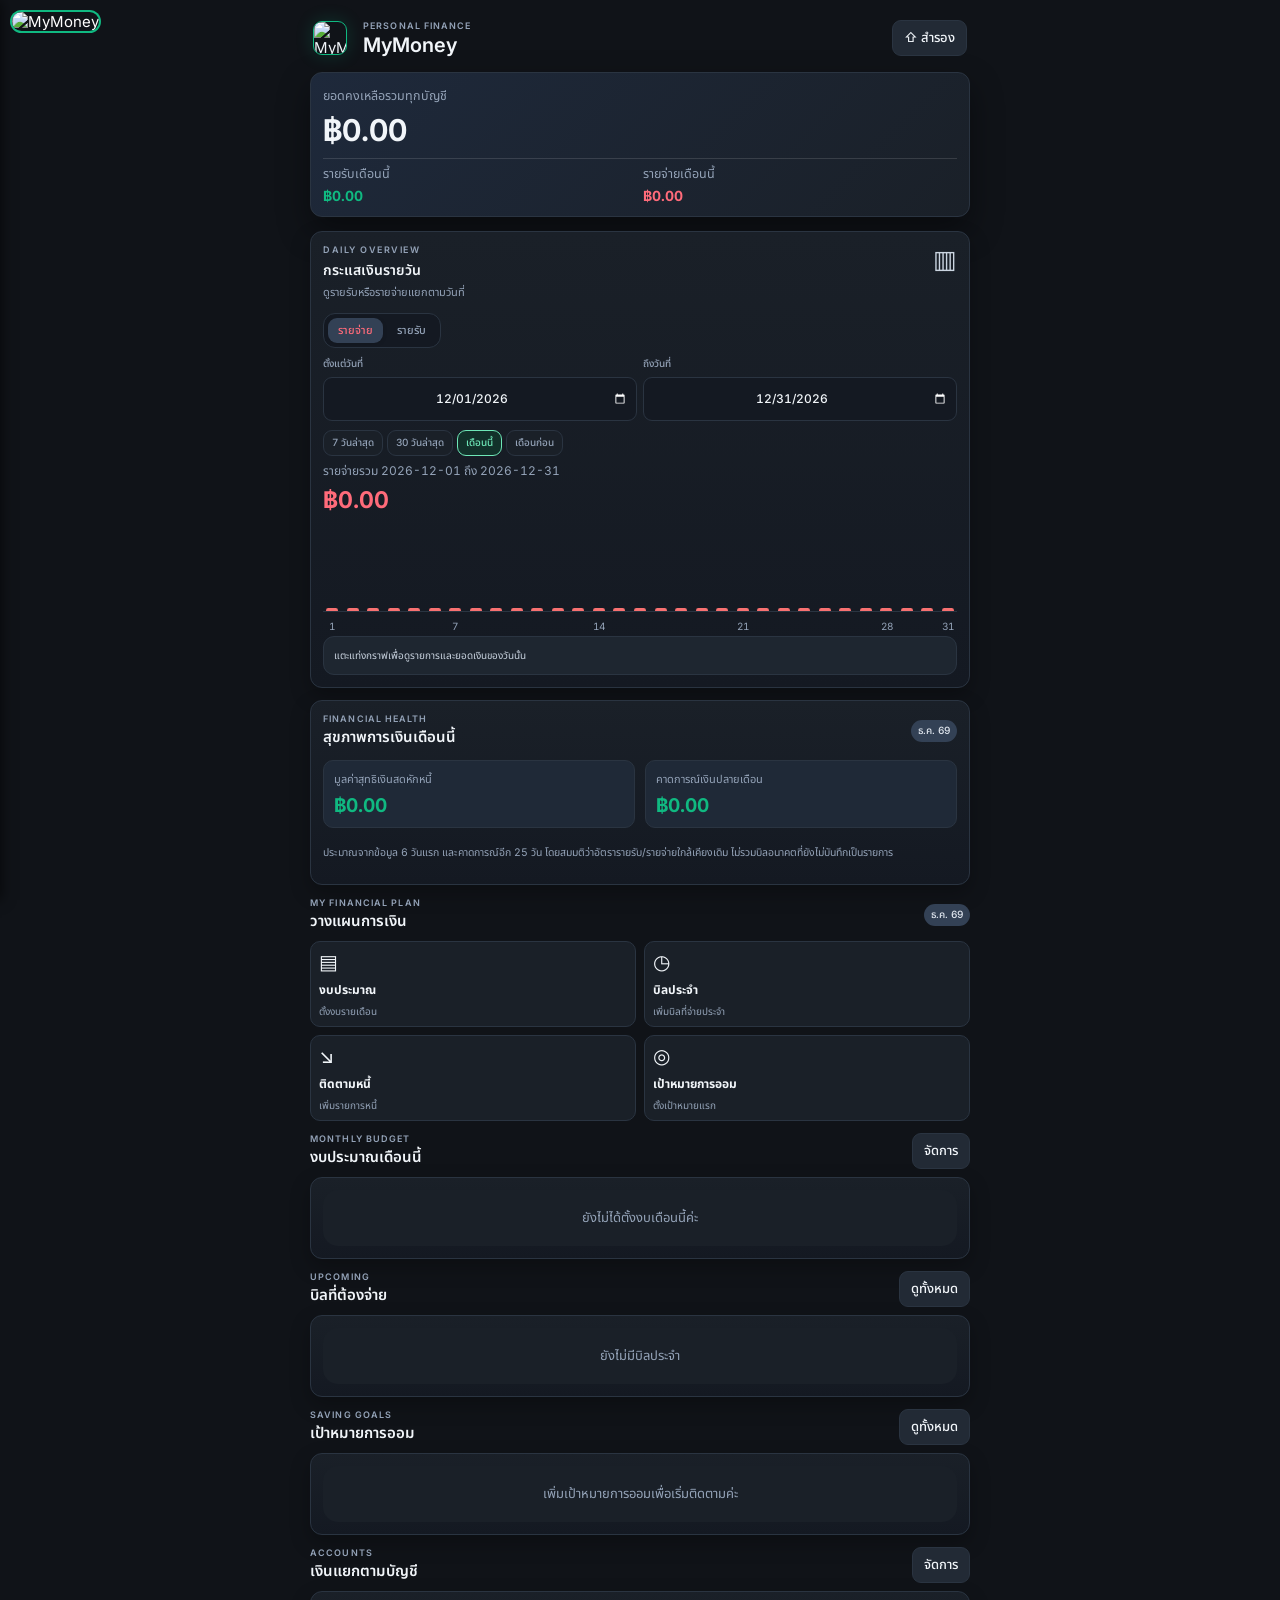
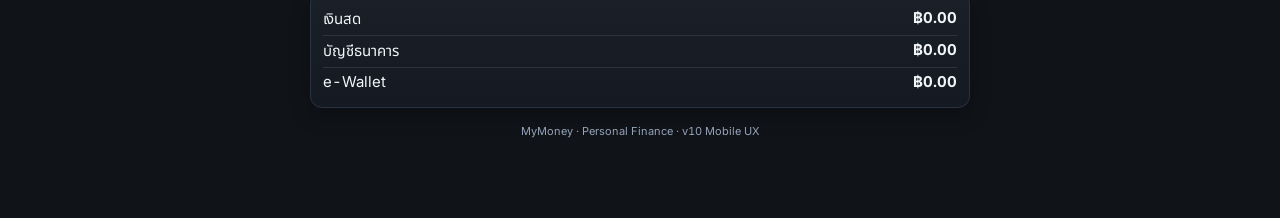
==== index.html @ 6b4aa5f7 "Add files via upload" ====
﻿<!doctype html>
<html lang="th" style="background:#000000">
<head>
<meta charset="utf-8">
<meta name="viewport" content="width=device-width, initial-scale=1, maximum-scale=1, user-scalable=no, viewport-fit=cover">
<meta name="color-scheme" content="dark">
<meta name="theme-color" content="#000000">
<meta name="mobile-web-app-capable" content="yes">
<meta name="apple-mobile-web-app-capable" content="yes">
<meta name="apple-mobile-web-app-status-bar-style" content="black">
<meta name="apple-mobile-web-app-title" content="MyMoney">
<link rel="manifest" href="manifest.json">
<link rel="preconnect" href="https://fonts.googleapis.com">
<link rel="preconnect" href="https://fonts.gstatic.com" crossorigin>
<link href="https://fonts.googleapis.com/css2?family=Inter:wght@400;500;600;700&family=Noto+Sans+Thai:wght@400;500;600;700&display=swap" rel="stylesheet">
<link rel="icon" type="image/png" sizes="32x32" href="mymoney-favicon.png">
<link rel="apple-touch-icon" sizes="180x180" href="mymoney-icon.png">
<link rel="apple-touch-startup-image" href="splash-750x1334.png" media="(device-width: 375px) and (device-height: 667px) and (-webkit-device-pixel-ratio: 2) and (orientation: portrait)">
<link rel="apple-touch-startup-image" href="splash-1242x2208.png" media="(device-width: 414px) and (device-height: 736px) and (-webkit-device-pixel-ratio: 3) and (orientation: portrait)">
<link rel="apple-touch-startup-image" href="splash-1125x2436.png" media="(device-width: 375px) and (device-height: 812px) and (-webkit-device-pixel-ratio: 3) and (orientation: portrait)">
<link rel="apple-touch-startup-image" href="splash-828x1792.png" media="(device-width: 414px) and (device-height: 896px) and (-webkit-device-pixel-ratio: 2) and (orientation: portrait)">
<link rel="apple-touch-startup-image" href="splash-1080x2340.png" media="(device-width: 360px) and (device-height: 780px) and (-webkit-device-pixel-ratio: 3) and (orientation: portrait)">
<link rel="apple-touch-startup-image" href="splash-1170x2532.png" media="(device-width: 390px) and (device-height: 844px) and (-webkit-device-pixel-ratio: 3) and (orientation: portrait)">
<link rel="apple-touch-startup-image" href="splash-1284x2778.png" media="(device-width: 428px) and (device-height: 926px) and (-webkit-device-pixel-ratio: 3) and (orientation: portrait)">
<link rel="apple-touch-startup-image" href="splash-1179x2556.png" media="(device-width: 393px) and (device-height: 852px) and (-webkit-device-pixel-ratio: 3) and (orientation: portrait)">
<link rel="apple-touch-startup-image" href="splash-1290x2796.png" media="(device-width: 430px) and (device-height: 932px) and (-webkit-device-pixel-ratio: 3) and (orientation: portrait)">
<link rel="apple-touch-startup-image" href="splash-2048x2732.png" media="(device-width: 1024px) and (device-height: 1366px) and (-webkit-device-pixel-ratio: 2) and (orientation: portrait)">
<link rel="apple-touch-startup-image" href="splash-1668x2388.png" media="(device-width: 834px) and (device-height: 1194px) and (-webkit-device-pixel-ratio: 2) and (orientation: portrait)">
<link rel="apple-touch-startup-image" href="splash-1536x2048.png" media="(device-width: 768px) and (device-height: 1024px) and (-webkit-device-pixel-ratio: 2) and (orientation: portrait)">
<title>MyMoney</title>
<style>
:root{
  color-scheme:dark;
  --bg:#101318;--surface:#1A2028;--card:#1A2028;--panel:#1A2028;--panel2:#222A35;
  --ink:#F1F5F9;--muted:#94A3B8;--line:#2A3441;--border:#2A3441;
  --emerald:#10B981;--emerald-deep:#059669;--green:#10B981;
  --gold:#10B981;--champagne:#10B981;
  --red:#FF6B7A;--danger:#FF6B7A;
  --field:#141922;--shadow:0 18px 40px #00000066;
  --radius:16px;--radius-sm:12px;
  --g:#10B981;--gd:#2A3441;
}
*{box-sizing:border-box}
html,body{-webkit-text-size-adjust:100%;touch-action:pan-x pan-y}
[hidden]{display:none!important}
html{background:#101318!important;height:100%;overscroll-behavior:none}body{margin:0;background:#101318!important;color:var(--ink);font:15px "Inter","Noto Sans Thai",-apple-system,BlinkMacSystemFont,"Segoe UI",Tahoma,sans-serif;font-variant-numeric:tabular-nums;min-height:100%;overscroll-behavior:none;-webkit-overflow-scrolling:touch}
button,input,select{font:inherit}
button{cursor:pointer}
.app{max-width:680px;margin:auto;padding:14px 12px calc(84px + env(safe-area-inset-bottom));overscroll-behavior:contain}
.top{display:flex;justify-content:space-between;align-items:center;margin:2px 3px 12px}.brand{display:flex;align-items:center;gap:16px;min-width:0}.brand-icon{width:48px;height:48px;border-radius:14px;object-fit:cover;flex-shrink:0;border:1px solid #10B981;box-shadow:0 0 18px #10B98133}.brand-copy{min-width:0}
.eyebrow{font-size:9.5px;letter-spacing:1.2px;color:var(--muted);font-weight:600;margin:0 0 3px}
h1{font-size:21px;margin:0;font-weight:600}h2{font-size:16px;margin:0;font-weight:600}h3{font-size:14px;margin:0;font-weight:600}
.small{font-size:11px;color:var(--muted)}
.btn{border:1px solid transparent;border-radius:10px;padding:8px 12px;font-weight:500;transition:background .15s,border-color .15s}
.primary{background:linear-gradient(135deg,#10B981,#059669);color:#052E24;border-color:#10B981;box-shadow:0 8px 22px #10B98133}
.secondary{background:var(--panel2);border-color:var(--line);color:var(--ink)}
.danger{background:#2A1418;color:#FF6B7A;border-color:#5A2530}
.balance{background:linear-gradient(135deg,#1E293B,#1A2028);color:var(--ink);padding:16px;border:1px solid #2A3441;border-radius:18px;box-shadow:0 14px 32px #00000066}
.balance small{color:#94A3B8}
.big{font-size:clamp(26px,7vw,34px);font-weight:600;margin:6px 0 12px;overflow-wrap:anywhere}
.stats{display:grid;grid-template-columns:1fr 1fr;gap:8px;border-top:1px solid #ffffff20;padding-top:10px}
.stats div{display:grid;gap:4px}.stats strong{font-size:15px}
.inc{color:var(--green)}.exp{color:var(--red)}.balance .inc{color:#10B981}.balance .exp{color:#FF6B7A}
.section{display:flex;align-items:center;justify-content:space-between;gap:8px;margin:16px 3px 8px}
.card{background:linear-gradient(180deg,#1A2028,#141922);border:1px solid #2A3441;border-radius:14px;padding:12px;box-shadow:0 8px 20px #00000044}
.stack{display:grid;gap:8px}
label{display:block;color:#94A3B8;font-size:11px;font-weight:500;margin:3px 0 4px}
input,select{display:block;width:100%;min-width:0;max-width:100%;border:1px solid #2A3441;background:#141922;border-radius:10px;padding:8px 10px;color:#F1F5F9;font-size:14px}
input:focus,select:focus{outline:2px solid #10B981;outline-offset:1px}
input[type="date"],input[type="month"]{display:inline-block;font-variant-numeric:tabular-nums;box-sizing:border-box;min-width:0;max-width:100%;overflow:hidden;-webkit-appearance:none;appearance:none;white-space:nowrap;text-align:center;height:44px;min-height:44px;line-height:44px;padding:0 9px;font-size:13px;vertical-align:middle}
/* iOS Safari (incl. iPhone 16e) renders date/month inputs with collapsed inner
   height so the value sticks to the top of the field. Force the inner value box
   to take the full height and remove WebKit's extra pseudo-element padding.
   Also avoid `display:block` which makes temporal input values top-aligned on iOS. */
input[type="date"],input[type="month"]{min-height:44px;line-height:44px}
input[type="date"]::-webkit-date-and-time-value,input[type="month"]::-webkit-date-and-time-value{min-height:100%;height:100%;line-height:44px;text-align:center;display:flex;align-items:center;justify-content:center}
input[type="date"]::-webkit-datetime-edit,input[type="date"]::-webkit-datetime-edit-fields-wrapper,input[type="date"]::-webkit-datetime-edit-text,input[type="date"]::-webkit-datetime-edit-day-field,input[type="date"]::-webkit-datetime-edit-month-field,input[type="date"]::-webkit-datetime-edit-year-field,input[type="month"]::-webkit-datetime-edit,input[type="month"]::-webkit-datetime-edit-fields-wrapper,input[type="month"]::-webkit-datetime-edit-text,input[type="month"]::-webkit-datetime-edit-month-field,input[type="month"]::-webkit-datetime-edit-year-field{padding:0;margin:0}
input[type="date"]::-webkit-inner-spin-button,input[type="month"]::-webkit-inner-spin-button{height:auto}
.grid{display:grid;grid-template-columns:minmax(0,1fr) minmax(0,1fr);gap:10px}
.grid>div{min-width:0}
.actions{display:grid;grid-template-columns:repeat(3,1fr);gap:8px;margin-bottom:12px}
.actions button{background:var(--panel);border:1px solid var(--line);border-radius:12px;padding:12px 3px;color:#CBD5E1;font-weight:500}
.actions button.active{border-color:#94A3B8;background:#334155;color:#fff}
.amount{font-size:24px;font-weight:600}
.save{width:100%;padding:14px;margin-top:3px}
.page{display:none}.page.active{display:block}
.list{display:grid;gap:9px}
.item{display:flex;gap:10px;align-items:center;background:var(--panel);border:1px solid var(--line);border-radius:15px;padding:12px}
.ico{width:40px;height:40px;border-radius:12px;display:grid;place-items:center;font-size:20px;background:#2F3A46;color:#E2E8F0;flex-shrink:0}
.details{flex:1;min-width:0}.title{font-weight:500;overflow-wrap:anywhere}
.meta{font-size:11px;color:var(--muted);margin-top:4px;overflow-wrap:anywhere;line-height:1.5}
.right{text-align:right;flex-shrink:0;font-weight:600;overflow-wrap:anywhere;max-width:45%}
.rowbuttons{display:flex;gap:7px;justify-content:flex-end;margin-top:5px}
.rowbuttons button{border:0;background:none;color:var(--muted);font-size:11px;padding:3px}
.empty{text-align:center;background:var(--panel);padding:24px;border-radius:15px;color:var(--muted);font-size:13px}
.notice{background:#1E2630;padding:12px;border:1px solid var(--line);border-radius:13px;color:#CBD5E1;font-size:11px;line-height:1.6}
.summaryline{display:flex;justify-content:space-between;gap:12px;padding:11px 0;border-bottom:1px solid var(--line)}
.summaryline:last-child{border-bottom:0}
.progress{height:7px;background:#334155;border-radius:20px;overflow:hidden;margin-top:7px}
.progress span{display:block;height:100%;background:#CBD5E1;border-radius:20px}
.pill{font-size:10px;border-radius:20px;padding:4px 7px;background:#334155;color:#E2E8F0}
.settings-row{display:flex;align-items:center;gap:9px;padding:10px 0;border-bottom:1px solid var(--line)}
.settings-row:last-child{border-bottom:0}
.settings-row .grow{flex:1;min-width:0}
.settings-row input{max-width:125px;text-align:right}
.settings-row button{flex-shrink:0}
.bottom-nav{position:fixed;z-index:20;bottom:0;left:0;right:0;background:#1A2028ee;backdrop-filter:blur(18px);border-top:1px solid #2A3441;padding:8px 5px calc(8px + env(safe-area-inset-bottom));display:grid;grid-template-columns:repeat(5,1fr)}
.nav-btn{border:0;background:transparent;color:#94A3B8;font-size:10px;font-weight:500;display:grid;justify-items:center;gap:4px;padding:5px 0}
.nav-btn .symbol{font-size:21px;line-height:1.1}
.nav-btn.active{color:#10B981}
/* Keep the Record tab plus icon white with a transparent background. */
.nav-btn[data-go="record"] .symbol{color:#FFFFFF;background:transparent;border:0;box-shadow:none}
.message{font-size:12px;color:var(--green);min-height:16px;margin:0}
.slip-card{margin-bottom:12px;padding:0;overflow:hidden}.slip-toggle{width:100%;display:flex;align-items:center;gap:12px;text-align:left;border:0;background:transparent;color:var(--ink);padding:15px;min-width:0}.slip-toggle-icon{width:42px;height:42px;display:grid;place-items:center;flex-shrink:0;border-radius:12px;background:#2F3A46;font-size:21px}.slip-toggle-copy{flex:1;min-width:0}.slip-toggle-copy strong{display:block;font-size:14px}.slip-toggle-copy small{display:block;color:var(--muted);font-size:11px;line-height:1.45;margin-top:4px}.slip-toggle-arrow{color:var(--muted);font-size:18px;transition:transform .18s}.slip-toggle[aria-expanded="true"] .slip-toggle-arrow{transform:rotate(180deg)}.slip-panel{padding:0 15px 15px}.slip-preview{display:block;width:100%;max-height:260px;object-fit:contain;border-radius:12px;background:#141922;border:1px solid var(--line);margin-top:10px}.slip-progress{height:6px;border-radius:20px;background:#334155;overflow:hidden;margin:8px 0}.slip-progress span{display:block;height:100%;width:0;background:#CBD5E1;transition:width .2s}.slip-raw{font-size:12px;line-height:1.5;white-space:pre-wrap;overflow-wrap:anywhere;background:#141922;border:1px solid var(--line);border-radius:10px;padding:10px;max-height:150px;overflow:auto;color:#CBD5E1}
footer{text-align:center;color:#94A3B8;font-size:11px;padding:24px 0 0}

/* Daily chart */
.daily-chart-card{margin-top:22px;overflow:hidden}
.daily-chart-header{display:flex;align-items:flex-start;justify-content:space-between;gap:12px}
.daily-chart-header h2{margin:4px 0}
.daily-chart-eyebrow{font-size:10px;letter-spacing:1.5px;color:var(--muted);font-weight:600}
.daily-chart-subtitle{font-size:12px;color:var(--muted);margin:5px 0 0;line-height:1.5}
.daily-chart-icon{font-size:25px;color:#CBD5E1}
.daily-chart-controls{display:flex;align-items:center;justify-content:space-between;gap:8px;margin-top:18px}
.daily-chart-tabs{display:flex;gap:4px;padding:4px;background:#141922;border:1px solid var(--line);border-radius:12px}
.daily-chart-tab{border:0;border-radius:9px;padding:9px 13px;background:transparent;color:#94A3B8;font-size:13px;font-weight:500;white-space:nowrap}
.daily-chart-tab.active[data-chart-type="Expense"]{background:#334155;color:var(--red);box-shadow:0 1px 4px #00000020}
.daily-chart-tab.active[data-chart-type="Income"]{background:#334155;color:var(--green);box-shadow:0 1px 4px #00000020}
.daily-chart-range{display:grid;grid-template-columns:minmax(0,1fr) minmax(0,1fr);gap:8px;margin-top:12px}
.daily-chart-range label{display:flex;flex-direction:column;gap:5px;font-size:11px;color:var(--muted)}
.daily-chart-range input{width:100%;min-width:0;max-width:100%;box-sizing:border-box;padding:0 8px;font-size:13px;height:44px;min-height:44px;line-height:44px;-webkit-appearance:none;appearance:none;overflow:hidden;white-space:nowrap;text-align:center}
.daily-chart-presets{display:flex;flex-wrap:wrap;gap:6px;margin-top:10px}
.daily-chart-preset{padding:7px 10px;border:1px solid var(--line);border-radius:9px;background:#1A2028;color:var(--muted);font-size:11px;font-weight:500}
.daily-chart-preset.active{border-color:#6EE7B7;color:#6EE7B7;background:#12312A}
#dailyChartMonth{width:145px;max-width:45%;padding:9px 5px;font-size:12px}
.daily-chart-total{display:flex;flex-direction:column;gap:5px;margin-top:22px}
.daily-chart-total span{font-size:12px;color:var(--muted)}
.daily-chart-total strong{font-size:26px;line-height:1.35;overflow-wrap:anywhere;color:var(--red)}
.daily-chart-bars{display:grid;grid-template-columns:repeat(31,minmax(0,1fr));align-items:end;gap:3px;height:145px;margin-top:18px;padding:8px 0 0;border-bottom:1px solid var(--line)}
.daily-chart-bar-wrap{height:100%;display:flex;align-items:end;justify-content:center;min-width:0}
.daily-chart-bar{display:block;width:100%;max-width:12px;min-height:3px;padding:0;border:0;border-radius:4px 4px 1px 1px;transition:height .18s ease;cursor:pointer}
.daily-chart-bar.expense{background:#F87171}
.daily-chart-bar.income{background:#6EE7B7}
.daily-chart-bar.selected{outline:2px solid #F1F5F9;outline-offset:1px}
.daily-chart-axis{display:grid;grid-template-columns:repeat(var(--days-in-month,31),minmax(0,1fr));gap:3px;margin-top:8px;font-size:10px;color:var(--muted)}
.daily-chart-axis span{text-align:center;justify-self:stretch;white-space:nowrap}
.daily-chart-selected{margin-top:15px;padding:12px;border-radius:11px;background:#1E2630;border:1px solid var(--line);color:#CBD5E1;font-size:12px;line-height:1.7}
.daily-chart-selected strong{color:var(--ink)}
.daily-chart-detail-head{display:flex;align-items:flex-start;justify-content:space-between;gap:10px;margin-bottom:8px}
.daily-chart-detail-list{display:flex;flex-direction:column;gap:0;margin-top:7px}
.daily-chart-detail-item{display:flex;align-items:flex-start;justify-content:space-between;gap:12px;padding:9px 0;border-top:1px solid var(--line)}
.daily-chart-detail-name{min-width:0;overflow-wrap:anywhere;color:var(--ink);font-weight:650}
.daily-chart-detail-meta{font-size:11px;color:var(--muted);margin-top:2px;overflow-wrap:anywhere}
.daily-chart-detail-amount{white-space:nowrap;font-weight:500;color:var(--ink)}
.daily-chart-detail-empty{padding:8px 0;color:var(--muted)}
/* Reports analytics */
.report-section-title{margin:24px 3px 12px}
.report-section-title h2{margin:0}
.report-subtitle{font-size:12px;color:var(--muted);line-height:1.55;margin:5px 0 0}
.report-trend{display:grid;gap:14px}
.trend-legend{display:flex;gap:14px;flex-wrap:wrap;font-size:11px;color:var(--muted)}
.legend-dot{display:inline-block;width:8px;height:8px;border-radius:50%;margin-right:5px}
.trend-list{display:grid;gap:14px}
.trend-month{display:grid;grid-template-columns:54px minmax(0,1fr);gap:10px;align-items:center}
.trend-month-label{font-size:11px;color:var(--muted)}
.trend-bars{display:grid;gap:5px;min-width:0}
.trend-bar-line{display:flex;align-items:center;gap:7px;min-width:0}
.trend-bar-track{height:9px;flex:1;min-width:0;background:#2F3A46;border-radius:20px;overflow:hidden}
.trend-bar-fill{height:100%;min-width:0;border-radius:20px}
.trend-bar-fill.income{background:var(--green)}.trend-bar-fill.expense{background:var(--red)}
.trend-value{font-size:10px;color:#E2E8F0;min-width:65px;text-align:right;font-variant-numeric:tabular-nums}
.report-donut-layout{display:grid;grid-template-columns:minmax(120px, .85fr) minmax(0,1.15fr);gap:16px;align-items:center}
.report-donut{width:min(100%,180px);aspect-ratio:1;border-radius:50%;margin:auto;position:relative;background:conic-gradient(#334155 0deg 360deg)}
.report-donut::after{content:"";position:absolute;inset:25%;background:var(--panel);border:1px solid var(--line);border-radius:50%}
.report-donut-center{position:absolute;z-index:1;inset:0;display:flex;flex-direction:column;align-items:center;justify-content:center;text-align:center;pointer-events:none}
.report-donut-center strong{font-size:clamp(12px,3.8vw,18px);overflow-wrap:anywhere;max-width:90%}
.report-donut-center span{font-size:10px;color:var(--muted);margin-top:3px}
.report-legend{display:grid;gap:10px;min-width:0}
.report-legend-row{display:grid;grid-template-columns:9px minmax(0,1fr) auto;align-items:center;gap:7px;font-size:11px}
.report-legend-swatch{width:9px;height:9px;border-radius:3px}
.report-legend-name{overflow-wrap:anywhere;color:#CBD5E1}
.report-legend-value{font-weight:500;font-variant-numeric:tabular-nums;text-align:right}
.report-compare-grid{display:grid;grid-template-columns:1fr 1fr;gap:10px}
.report-compare-item{background:#1F2937;border:1px solid var(--line);border-radius:13px;padding:12px;min-width:0}
.report-compare-item span{display:block;font-size:11px;color:var(--muted);margin-bottom:7px}
.report-compare-item strong{display:block;font-size:17px;overflow-wrap:anywhere}
.report-change{font-size:11px;margin-top:6px;color:var(--muted);line-height:1.5}
.report-change.good{color:var(--green)}.report-change.bad{color:var(--red)}
.report-empty{font-size:12px;color:var(--muted);text-align:center;padding:20px 8px}
@media(max-width:380px){.report-donut-layout{grid-template-columns:1fr}.report-donut{width:145px}.report-legend{gap:8px}.trend-month{grid-template-columns:43px minmax(0,1fr)}.trend-value{min-width:57px;font-size:9px}}
@media(max-width:480px){
  /* On narrow phone screens, stack date and note to prevent iOS Safari overflow */
  .grid#dateNoteGrid{grid-template-columns:minmax(0,1fr);gap:10px}
  #dateNoteGrid>div{width:100%;min-width:0;max-width:100%}
  #dateNoteGrid input{width:100%;min-width:0;max-width:100%;box-sizing:border-box;font-size:16px;padding:0 6px;height:44px;min-height:44px;line-height:44px;-webkit-appearance:none;appearance:none;overflow:hidden;white-space:nowrap;text-align:center}
}
@media(max-width:420px){
  .app{padding-left:10px;padding-right:10px}
  .card{padding:13px}
  .grid{grid-template-columns:minmax(0,1fr) minmax(0,1fr);gap:8px}
  .grid input,.grid select{font-size:13px;padding:10px 7px}
  .nav-btn{font-size:9px}
  .item{gap:7px;padding:10px}.ico{width:34px;height:34px}
  .daily-chart-card{padding:13px}
  .daily-chart-bars{gap:2px;height:125px}
  .daily-chart-axis{gap:2px;font-size:9px}
  .daily-chart-tab{padding:8px 10px}
  .daily-chart-range input{font-size:12px;padding:0 5px}
  .daily-chart-bars{overflow:hidden}
}
@media(max-width:350px){
  .daily-chart-controls{align-items:stretch;flex-direction:column}
  .grid{grid-template-columns:minmax(0,1fr)}
}

/* Planning and goals */
.feature-grid{display:grid;grid-template-columns:repeat(2,minmax(0,1fr));gap:10px;margin-top:12px}
.feature-link{display:flex;flex-direction:column;gap:7px;align-items:flex-start;text-align:left;background:var(--panel);border:1px solid var(--line);border-radius:15px;padding:14px;color:var(--ink);min-width:0}
.feature-link .feature-icon{font-size:22px}.feature-link strong{font-size:13px}.feature-link small{font-size:11px;color:var(--muted);line-height:1.4}
.feature-card{margin-bottom:12px}.feature-form{display:grid;gap:10px}.feature-form .grid{align-items:end}
.feature-item{background:var(--panel);border:1px solid var(--line);border-radius:15px;padding:13px;margin-bottom:9px;min-width:0}
.feature-item-head{display:flex;justify-content:space-between;gap:10px;align-items:flex-start}.feature-item-head>div:first-child{min-width:0;flex:1}.feature-item strong{overflow-wrap:anywhere}.feature-meta{font-size:11px;color:var(--muted);line-height:1.6;margin-top:5px;overflow-wrap:anywhere}
.feature-actions{display:flex;gap:7px;flex-wrap:wrap;margin-top:10px}.feature-actions .btn{padding:8px 10px;font-size:11px}
.feature-progress{height:8px;background:#334155;border-radius:20px;overflow:hidden;margin-top:10px}.feature-progress span{display:block;height:100%;background:var(--green);border-radius:20px}
.feature-progress.over span{background:var(--red)}
.feature-stats{display:grid;grid-template-columns:repeat(2,minmax(0,1fr));gap:10px}.feature-stat{background:#1F2937;border:1px solid var(--line);border-radius:13px;padding:12px;min-width:0}.feature-stat span{display:block;color:var(--muted);font-size:11px}.feature-stat strong{display:block;margin-top:6px;font-size:17px;overflow-wrap:anywhere}
.status-paid{color:var(--green)}.status-due{color:#FBBF24}
.forecast-card{margin-top:12px}.forecast-card .feature-stat strong{font-size:clamp(14px,4vw,19px)}
.warning-note{border:1px solid #6b5430;background:#2c261b;color:#f5d58d;border-radius:12px;padding:11px;font-size:12px;line-height:1.6}
@media(max-width:680px){input,select,textarea{font-size:16px}}
@media(max-width:360px){.feature-grid{gap:7px}.feature-link{padding:11px}.feature-item{padding:11px}.feature-stats{gap:7px}}




/* Collapsible settings sections */
.settings-collapse-card{padding:0;overflow:hidden;margin-bottom:12px}
.settings-collapse-toggle{width:100%;display:flex;align-items:center;gap:11px;text-align:left;border:0;background:transparent;color:var(--ink);padding:14px;min-width:0}
.settings-collapse-symbol{width:40px;height:40px;display:grid;place-items:center;flex-shrink:0;border-radius:12px;background:#2F3A46;font-size:21px;color:#E2E8F0}
.settings-collapse-copy{flex:1;min-width:0}
.settings-collapse-copy strong{display:block;font-size:14px}
.settings-collapse-copy small{display:block;color:var(--muted);font-size:11px;line-height:1.45;margin-top:4px}
.settings-collapse-arrow{color:var(--muted);font-size:19px;transition:transform .18s}
.settings-collapse-toggle[aria-expanded="true"] .settings-collapse-arrow{transform:rotate(180deg)}
.settings-collapse-panel{padding:0 14px 14px}

/* Collapsible history filters and transaction display limit */
.history-filter-card{padding:0;overflow:hidden}
.history-filter-toggle{width:100%;display:flex;align-items:center;gap:11px;text-align:left;border:0;background:transparent;color:var(--ink);padding:14px;min-width:0}
.history-filter-symbol{width:40px;height:40px;display:grid;place-items:center;flex-shrink:0;border-radius:12px;background:#2F3A46;font-size:21px;color:#E2E8F0}
.history-filter-copy{flex:1;min-width:0}
.history-filter-copy strong{display:block;font-size:14px}
.history-filter-copy small{display:block;color:var(--muted);font-size:11px;line-height:1.45;margin-top:4px}
.history-filter-arrow{color:var(--muted);font-size:19px;transition:transform .18s}
.history-filter-toggle[aria-expanded="true"] .history-filter-arrow{transform:rotate(180deg)}
.history-filter-panel{padding:0 14px 14px}
.history-list-heading{align-items:center;flex-wrap:wrap}
.history-list-heading h3{flex:1;min-width:0;line-height:1.5}
.history-limit-control{display:flex;align-items:center;gap:7px;flex-shrink:0}
.history-limit-control label{margin:0;white-space:nowrap}
.history-limit-control select{width:auto;max-width:145px;padding:8px 9px;font-size:12px}

/* ===== History filter fields: exact matching control dimensions ===== */
#page-history .grid {
  display: grid;
  grid-template-columns: minmax(0, 1fr) minmax(0, 1fr);
  gap: 10px;
  align-items: end;
  min-width: 0;
}
#page-history .grid > div {
  min-width: 0;
  width: 100%;
}
/* Make the Type selector and all date/month fields use the same box model. */
#page-history #filter,
#page-history #historyMonth,
#page-history #historyFrom,
#page-history #historyTo {
  text-align: center;
  display: inline-block;
  box-sizing: border-box;
  width: 100%;
  min-width: 0;
  max-width: 100%;
  height: 44px;
  min-height: 44px;
  margin: 0;
  padding: 0 9px;
  font-family: inherit;
  font-size: 14px;
  line-height: 44px;
  border: 1px solid #334155;
  border-radius: 12px;
  vertical-align: middle;
  font-variant-numeric: tabular-nums;
}
/* Prevent iOS native date/month controls from forcing a wider field. */
#page-history input[type="date"],
#page-history input[type="month"],
#page-record #date,
#page-reports #reportMonth {
  -webkit-appearance: none;
  appearance: none;
  overflow: hidden;
  white-space: nowrap;
}
#page-history .grid label {
  display: block;
  margin: 4px 0 6px;
  line-height: 1.4;
}
/* Keep the other pages responsive without squeezing their fields. */
#page-record #date,
#page-reports #reportMonth {
  box-sizing: border-box;
  width: 100%;
  min-width: 0;
  max-width: 100%;
  height: 44px;
  min-height: 44px;
  margin: 0;
  padding: 0 9px;
  font-size: 14px;
  line-height: 44px;
  border: 1px solid #334155;
  border-radius: 12px;
  vertical-align: middle;
}
@media (max-width: 420px) {
  #page-history .grid { gap: 8px; }
  #page-history #filter,
  #page-history #historyMonth,
  #page-history #historyFrom,
  #page-history #historyTo { padding-left: 7px; padding-right: 7px; font-size: 13px; }
}

/* MyMoney Splash Screen */
#mymoney-splash {
  position: fixed;
  inset: 0;
  z-index: 99999;
  display: flex;
  flex-direction: column;
  align-items: center;
  justify-content: center;
  gap: 18px;
  background: #000000;
  opacity: 1;
  visibility: visible;
  pointer-events: auto;
  /* No transition/animation to avoid any flash or flicker. */
}

#mymoney-splash.hide {
  display: none !important;
}

#mymoney-splash .splash-mark {
  position: relative;
  width: 112px;
  height: 112px;
  display: grid;
  place-items: center;
  isolation: isolate;
}

#mymoney-splash .splash-logo {
  display: block;
  width: 112px;
  height: 112px;
  object-fit: contain;
  border-radius: 25px;
  /* Keep the base logo still; only the small orbit highlight moves. */
  animation: none;
}

@media (prefers-reduced-motion: reduce) {
  #mymoney-splash .splash-name { animation: none; }
}

#mymoney-splash .splash-name {
  color: #f4fff9;
  background: linear-gradient(100deg, #ffffff 0%, #c7ffe4 28%, #68e0ad 58%, #d7fff0 78%, #ffffff 100%);
  -webkit-background-clip: text;
  background-clip: text;
  -webkit-text-fill-color: transparent;
  font-size: 30px;
  font-weight: 800;
  letter-spacing: 0.7px;
  margin: 0;
  line-height: 1.2;
  text-shadow: 0 0 26px rgba(87, 224, 165, 0.12);
  filter: drop-shadow(0 2px 12px rgba(77, 220, 157, 0.14));
  background-size: 220% 100%;
}

@keyframes mymoney-text-glide {
  0%, 100% { background-position: 0% 50%; }
  50% { background-position: 100% 50%; }
}

#mymoney-splash .splash-caption {
  color: #b8c9c0;
  font-size: 13px;
  font-weight: 500;
  letter-spacing: 0.25px;
  margin: 0;
  text-shadow: 0 0 14px rgba(107, 226, 172, 0.12);
}

#mymoney-splash #splashEnter {
  color: #07140e;
  font-weight: 750;
  letter-spacing: 0.2px;
  border: 1px solid rgba(191, 255, 224, 0.52);
  background: linear-gradient(115deg, #c6ffe2 0%, #63dba5 45%, #a2f5ce 100%);
  box-shadow: 0 8px 28px rgba(75, 220, 156, 0.22), inset 0 1px 0 rgba(255,255,255,.55);
  transition: filter .18s ease, box-shadow .18s ease;
}

#mymoney-splash #splashEnter:active {
  filter: brightness(.94);
  box-shadow: 0 4px 16px rgba(75, 220, 156, 0.18), inset 0 1px 0 rgba(255,255,255,.4);
}

/* Splash / loading screen */
#splashScreen{position:fixed;inset:0;z-index:9999;display:grid;place-items:center;background:radial-gradient(1200px 800px at 50% -10%,#1f2630 0%,transparent 60%),radial-gradient(900px 700px at 100% 100%,#1a1f26 0%,transparent 55%),#000000;color:var(--ink);overflow:hidden;transition:opacity .6s ease,visibility .6s ease,transform .6s ease}
#splashScreen.splash-hide{opacity:0;visibility:hidden;pointer-events:none;transform:scale(1.03)}
.splash-inner{display:grid;place-items:center;gap:18px;text-align:center;padding:24px;max-width:420px;width:100%}
.splash-logo-wrap{position:relative;width:112px;height:112px;display:grid;place-items:center}
.splash-glow{position:absolute;inset:-28px;border-radius:50%;background:radial-gradient(circle,rgba(185,194,203,.22) 0%,transparent 65%);filter:blur(10px);animation:splashPulse 2.2s ease-in-out infinite}
.splash-ring{position:absolute;inset:-16px;border-radius:50%;border:2px solid rgba(185,194,203,.16);border-top-color:rgba(185,194,203,.9);animation:splashSpin 1.5s linear infinite}
.splash-logo{width:90px;height:90px;border-radius:24px;object-fit:cover;box-shadow:0 20px 46px rgba(0,0,0,.6),inset 0 0 0 1px rgba(255,255,255,.08);animation:splashFloat 2.6s ease-in-out infinite}
.splash-title{font-size:30px;font-weight:600;letter-spacing:.6px;margin:0;background:linear-gradient(180deg,#ffffff 0%,#b9c2cb 100%);-webkit-background-clip:text;background-clip:text;color:transparent}
.splash-subtitle{font-size:13px;color:var(--muted);margin:0;letter-spacing:.4px}
.splash-bar{width:190px;height:4px;border-radius:999px;background:rgba(255,255,255,.08);overflow:hidden;margin-top:6px;position:relative}
.splash-bar span{position:absolute;inset:0 100% 0 0;background:linear-gradient(90deg,transparent,#d7dde3 50%,transparent);animation:splashShimmer 1.6s ease-in-out infinite}
.splash-dots{display:flex;gap:7px;margin-top:2px}
.splash-dots i{width:6px;height:6px;border-radius:50%;background:rgba(185,194,203,.35);animation:splashBlink 1.2s ease-in-out infinite}
.splash-dots i:nth-child(2){animation-delay:.18s}
.splash-dots i:nth-child(3){animation-delay:.36s}
@keyframes splashSpin{to{transform:rotate(360deg)}}
@keyframes splashPulse{0%,100%{opacity:.5;transform:scale(.95)}50%{opacity:1;transform:scale(1.07)}}
@keyframes splashFloat{0%,100%{transform:translateY(0)}50%{transform:translateY(-7px)}}
@keyframes splashShimmer{0%{transform:translateX(-100%)}100%{transform:translateX(200%)}}
@keyframes splashBlink{0%,80%,100%{opacity:.28;transform:scale(.75)}40%{opacity:1;transform:scale(1.2)}}
@media (prefers-reduced-motion:reduce){#splashScreen .splash-ring,#splashScreen .splash-glow,#splashScreen .splash-logo,#splashScreen .splash-bar span,#splashScreen .splash-dots i{animation:none}}
/* Compact record page: fits a phone viewport without scrolling by default */
/* Keep the slip OCR panel/status able to grow; allow vertical scrolling only after reading a slip */
#page-record,#page-record .section,#page-record .stack,#page-record .slip-card,#page-record .slip-panel{min-height:0;overflow:visible;}
#page-record .slip-panel{max-height:none;}
/* Default: lock vertical scrolling on the compact Record page */
html.record-page{overflow-y:hidden!important;overflow-x:hidden!important;height:100%!important;min-height:100%;}
body.record-page{overflow-y:hidden!important;overflow-x:hidden!important;height:100%!important;min-height:100%;-webkit-overflow-scrolling:touch;}
body.record-page .app{min-height:100dvh;height:100%!important;overflow:hidden!important;}
/* After reading a slip (or opening the slip reader): re-enable vertical scrolling */
html.record-page.slip-read,body.record-page.slip-read{overflow-y:auto!important;height:auto!important;min-height:100%;}
body.record-page.slip-read .app{height:auto!important;overflow:visible!important;}
html.record-page{overflow-y:hidden!important;overflow-x:hidden!important;height:100%!important;min-height:100%;}
body.record-page{overflow-y:hidden!important;overflow-x:hidden!important;height:100%!important;min-height:100%;-webkit-overflow-scrolling:touch;}
body.record-page .app{min-height:100dvh;height:100%!important;overflow:hidden!important;}
/* After reading a slip (or opening the slip reader): re-enable vertical scrolling */
html.record-page.slip-read,body.record-page.slip-read{overflow-y:auto!important;height:auto!important;min-height:100%;}
body.record-page.slip-read .app{height:auto!important;overflow:visible!important;}
body.record-page .app{padding-top:12px;padding-bottom:60px}
#page-record .section{margin:4px 3px 3px}
#page-record .section h2{font-size:16px}
#page-record .eyebrow{margin:0 0 2px}
#page-record .slip-card{margin-bottom:6px}
#page-record .slip-toggle{padding:8px 10px;gap:8px}
#page-record .slip-toggle-icon{width:32px;height:32px;font-size:17px;border-radius:10px}
#page-record .slip-toggle-copy strong{font-size:13px}
#page-record .slip-toggle-copy small{font-size:10px;margin-top:2px;line-height:1.25}
#page-record .slip-toggle-arrow{font-size:16px}
#page-record .actions{margin:4px 0;gap:6px}
#page-record .actions button{padding:8px 10px;font-size:13px;border-radius:10px}
#page-record .card{padding:10px;border-radius:16px}
#page-record .stack{gap:6px}
#page-record label{margin:2px 0 3px;font-size:11px}
#page-record input,#page-record select{padding:8px 10px}
#page-record .amount{font-size:20px}
#page-record .grid{gap:6px}
#page-record .save{padding:10px;margin-top:2px;font-size:14px}
#page-record .message{min-height:12px;font-size:11px;margin-top:2px}
#page-record #dateNoteGrid{gap:6px}
@media(max-width:480px){
  #page-record #dateNoteGrid{gap:6px}
}


/* ===== MyMoney Compact Plus: tighter spacing, clearer hierarchy ===== */
.app{padding:14px 12px calc(88px + env(safe-area-inset-bottom))}
.top{margin:2px 2px 14px}
.brand{gap:16px}
.brand-icon{width:42px;height:42px;border-radius:12px}
h1{font-size:23px}
.section{margin:18px 2px 9px;gap:8px}
.card{padding:14px;border-radius:16px}
.balance{padding:18px;border-radius:20px}
.big{font-size:clamp(27px,7.5vw,38px);margin:6px 0 14px}
.stats{gap:9px;padding-top:12px}
.stats div{gap:5px}
.stack{gap:8px}
.feature-grid{gap:8px;margin-top:8px}
.feature-link{gap:5px;padding:12px;border-radius:13px}
.feature-link .feature-icon{font-size:20px}
.feature-item{padding:11px;margin-bottom:8px;border-radius:13px}
.feature-stats{gap:8px}
.feature-stat{padding:10px;border-radius:11px}
.daily-chart-card{margin-top:14px}
.daily-chart-controls{margin-top:12px}
.daily-chart-range{margin-top:9px}
.daily-chart-presets{margin-top:8px}
.daily-chart-total{margin-top:15px}
.daily-chart-total strong{font-size:23px}
.daily-chart-bars{height:118px;margin-top:12px}
.daily-chart-selected{margin-top:10px;padding:10px}
.report-section-title{margin:18px 2px 9px}
.report-trend{gap:10px}
.trend-list{gap:10px}
.trend-month{grid-template-columns:48px minmax(0,1fr);gap:8px}
.report-donut-layout{gap:12px}
.report-compare-grid{gap:8px}
.report-compare-item{padding:10px;border-radius:11px}
.list{gap:7px}
.item{padding:10px;border-radius:13px}
.ico{width:36px;height:36px;border-radius:10px;font-size:18px}
.empty{padding:18px}
.history-filter-toggle,.settings-collapse-toggle{padding:11px;gap:9px}
.history-filter-symbol,.settings-collapse-symbol{width:34px;height:34px;border-radius:10px;font-size:18px}
.history-filter-panel,.settings-collapse-panel{padding:0 11px 11px}
.slip-toggle{padding:11px}
.settings-row{padding:8px 0;gap:7px}
.bottom-nav{padding-top:6px;padding-bottom:calc(6px + env(safe-area-inset-bottom))}
.nav-btn{gap:3px;padding:4px 0}
.nav-btn .symbol{font-size:19px}
.btn{padding:9px 12px;border-radius:10px}
input,select{border-radius:10px}
footer{padding-top:16px}
@media(max-width:480px){
  .app{padding:10px 10px calc(82px + env(safe-area-inset-bottom))}
  .top{margin:0 2px 11px}
  .brand-icon{width:38px;height:38px}
  h1{font-size:21px}
  .balance{padding:16px;border-radius:18px}
  .big{font-size:clamp(26px,7.2vw,34px);margin:5px 0 12px}
  .card{padding:12px;border-radius:14px}
  .section{margin:15px 2px 8px}
  .daily-chart-card{padding:12px}
  .daily-chart-bars{height:105px}
  .feature-link{padding:10px}
  .feature-stat strong{font-size:15px}
  .report-section-title{margin:16px 2px 8px}
  .report-donut{width:min(100%,150px)}
  .item{padding:9px}
  .bottom-nav{padding-left:3px;padding-right:3px}
}
@media(max-width:350px){
  .app{padding-left:8px;padding-right:8px}
  .card{padding:10px}
  .balance{padding:13px}
  .section{gap:6px}
  .btn{padding:8px 9px;font-size:12px}
  .nav-btn .symbol{font-size:18px}
}
/* Keep the transaction form compact and usable; don't disable scrolling on other pages. */
@media(min-width:481px){
  #page-record .card{padding:13px}
}


/* ===== Compact Premium overrides ===== */
.app{padding:12px 10px calc(80px + env(safe-area-inset-bottom))}
h1{font-size:20px;font-weight:600;margin:0}
h2{font-size:15px;font-weight:600;margin:0}
h3{font-size:13px;font-weight:600;margin:0}
.small{font-size:10.5px}
.eyebrow{font-size:9px;letter-spacing:1.1px;font-weight:600;margin:0 0 2px}
.btn{padding:7px 11px;font-weight:500;border-radius:9px;font-size:13px}
.balance{padding:14px;border-radius:16px}
.big{font-size:clamp(24px,6.5vw,32px);font-weight:600;margin:5px 0 10px}
.stats{gap:7px;padding-top:8px}
.stats div{gap:3px}
.stats strong{font-size:14px}
.section{gap:7px;margin:14px 3px 6px}
.card{padding:11px;border-radius:13px}
.stack{gap:7px}
label{font-size:10.5px;font-weight:500;margin:2px 0 3px}
input,select{padding:7px 9px;border-radius:9px;font-size:13px}
.top{margin:2px 3px 10px}
.brand-icon{width:34px;height:34px;border-radius:9px}
.bottom-nav{padding:5px 3px calc(5px + env(safe-area-inset-bottom))}
.nav-btn{font-size:9px;font-weight:500;gap:2px;padding:3px 0}
.slip-toggle{padding:8px;gap:8px}
.slip-toggle-icon{width:30px;height:30px;border-radius:8px;font-size:15px}
.settings-collapse-toggle{padding:8px;gap:8px}
.settings-collapse-symbol{width:28px;height:28px;border-radius:8px;font-size:14px}
.history-filter-toggle{padding:8px;gap:8px}
.history-filter-symbol{width:28px;height:28px;border-radius:8px;font-size:14px}
.item{padding:8px;gap:7px;border-radius:10px}
.ico{width:34px;height:34px;border-radius:9px;font-size:18px}
.feature-item{padding:8px;border-radius:10px;margin-bottom:7px}
.feature-link{padding:8px;gap:5px;border-radius:10px}
.feature-icon{width:26px;height:26px;border-radius:7px;font-size:14px}
.feature-link strong{font-size:12px}
.feature-link small{font-size:10px}
.feature-stat{padding:6px 8px;border-radius:8px}
.feature-progress{height:5px;margin-top:7px}
.trend-bar-track{height:6px}
.report-donut{width:min(100%,130px)}
.settings-row{padding:6px 0;gap:7px}
.pill{padding:3px 7px;font-size:10px;font-weight:500}
.feature-meta{font-size:10.5px}
.summaryline{padding:4px 0}
.message{font-size:11px}

/* Save button color by type */
.btn.save.save-expense{background:linear-gradient(135deg,#FF6B7A,#C93A4A);color:#FFF;border-color:#FF6B7A;box-shadow:0 8px 22px #FF6B7A33}
.btn.save.save-transfer{background:linear-gradient(135deg,#10B981,#A8893F);color:#1A1608;border-color:#10B981;box-shadow:0 8px 22px #10B98133}
.btn.save.save-income{background:linear-gradient(135deg,#10B981,#059669);color:#052E24;border-color:#10B981;box-shadow:0 8px 22px #10B98133}

/* Prevent scroll bounce/overscroll on iOS and desktop */
html,body{overscroll-behavior:none}
.app{overscroll-behavior:contain}
.slip-raw{overscroll-behavior:contain}

/* ===== Dashboard above-the-fold compact ===== */
.daily-chart-card{padding:10px}
.daily-chart-bars{height:90px;gap:2px;margin-top:6px}
.daily-chart-header h2{font-size:14px;margin-top:3px}
.daily-chart-subtitle{font-size:10px}
.daily-chart-eyebrow{font-size:9px}
.daily-chart-presets{gap:4px;margin-top:6px}
.daily-chart-preset{padding:4px 8px;font-size:10px}
.daily-chart-range{gap:6px;margin-top:6px}
.daily-chart-range label{font-size:10px}
.daily-chart-range input{height:34px;font-size:12px}
.daily-chart-tabs{gap:4px}
.daily-chart-tab{padding:4px 10px;font-size:11px}
.daily-chart-total{margin-top:6px;font-size:11px}
.daily-chart-selected{font-size:10px;margin-top:4px}
.forecast-card{padding:10px}
.feature-stats{gap:6px}
.feature-stat{padding:5px 7px}
.balance{padding:12px}
.big{margin:4px 0 8px}
.stats{padding-top:6px;gap:6px}

/* ===== Interactive UI: Toast + Popup + BottomSheet ===== */
.toast-container{position:fixed;left:50%;transform:translateX(-50%);bottom:calc(80px + env(safe-area-inset-bottom));z-index:40;display:grid;gap:8px;pointer-events:none;max-width:92vw;width:360px}
.toast{pointer-events:auto;display:flex;align-items:center;gap:10px;padding:10px 14px;border-radius:12px;background:linear-gradient(180deg,#222A35,#1A2028);border:1px solid #2A3441;color:#F1F5F9;font-size:12px;font-weight:500;box-shadow:0 12px 30px #00000066;opacity:0;transform:translateY(12px);transition:opacity .2s,transform .2s}
.toast.show{opacity:1;transform:translateY(0)}
.toast.success{border-color:#10B981}
.toast.error{border-color:#FF6B7A}
.toast.info{border-color:#10B981}
.toast.warning{border-color:#10B981}
.popup-backdrop{position:fixed;inset:0;z-index:70;background:#00000088;backdrop-filter:blur(6px);display:none;align-items:center;justify-content:center;padding:20px}
.popup-backdrop.show{display:flex}
.popup{width:100%;max-width:360px;background:linear-gradient(180deg,#1A2028,#1A2028);border:1px solid #2A3441;border-radius:18px;padding:20px;box-shadow:0 24px 60px #00000088;transform:scale(.96);opacity:0;transition:transform .18s,opacity .18s}
.popup-backdrop.show .popup{transform:scale(1);opacity:1}
.popup-icon{width:44px;height:44px;border-radius:12px;display:grid;place-items:center;font-size:22px;margin-bottom:10px}
.popup-icon.success{background:#10B98122;color:#10B981}
.popup-icon.error{background:#FF6B7A22;color:#FF6B7A}
.popup-icon.warning{background:#10B98122;color:#10B981}
.popup-icon.info{background:#10B98122;color:#10B981}
.popup-title{font-size:16px;font-weight:600;margin:0 0 6px}
.popup-message{font-size:13px;color:#94A3B8;margin:0 0 16px;line-height:1.5}
.popup-actions{display:flex;gap:8px;justify-content:flex-end}
.popup-actions .btn{flex:1}
.bottom-sheet-backdrop{position:fixed;inset:0;z-index:60;background:#00000088;backdrop-filter:blur(6px);display:none}
.bottom-sheet-backdrop.show{display:block}
.bottom-sheet{position:fixed;left:0;right:0;bottom:0;z-index:61;background:linear-gradient(180deg,#1A2028,#1A2028);border-top:1px solid #2A3441;border-radius:20px 20px 0 0;padding:0 0 calc(16px + env(safe-area-inset-bottom));max-height:85vh;display:flex;flex-direction:column;transform:translateY(100%);transition:transform .22s ease;box-shadow:0 -16px 40px #00000066}
.bottom-sheet.show{transform:translateY(0)}
.bottom-sheet-handle{width:40px;height:4px;border-radius:999px;background:#334155;margin:10px auto 6px}
.bottom-sheet-header{display:flex;align-items:center;justify-content:space-between;padding:4px 16px 10px}
.bottom-sheet-title{font-size:15px;font-weight:600;margin:0}
.bottom-sheet-body{padding:0 16px;overflow-y:auto;flex:1;-webkit-overflow-scrolling:touch}
.bottom-sheet-footer{padding:12px 16px 0;display:flex;gap:8px}
@media(min-width:768px){
  .bottom-sheet{left:50%;right:auto;bottom:auto;top:50%;transform:translate(-50%,-50%) scale(.96);border-radius:18px;max-width:480px;width:92vw;opacity:0;transition:transform .18s,opacity .18s}
  .bottom-sheet.show{transform:translate(-50%,-50%) scale(1);opacity:1}
}

.dropdown{position:relative;display:inline-block}
.dropdown-trigger{display:flex;align-items:center;justify-content:space-between;gap:8px;padding:8px 12px;border:1px solid #2A3441;border-radius:10px;background:#141922;color:#F1F5F9;font-size:13px;font-weight:500;cursor:pointer;min-width:0}
.dropdown-trigger .chev{font-size:10px;color:#94A3B8;transition:transform .15s}
.dropdown.open .dropdown-trigger .chev{transform:rotate(180deg)}
.dropdown-panel{position:absolute;top:calc(100% + 4px);left:0;right:0;z-index:50;background:linear-gradient(180deg,#1A2028,#1A2028);border:1px solid #2A3441;border-radius:12px;padding:4px;max-height:240px;overflow-y:auto;box-shadow:0 16px 40px #00000066;display:none;-webkit-overflow-scrolling:touch}
.dropdown.open .dropdown-panel{display:block;animation:dropFade .12s ease}
@keyframes dropFade{from{opacity:0;transform:translateY(-4px)}to{opacity:1;transform:translateY(0)}}
.dropdown-item{display:flex;align-items:center;justify-content:space-between;gap:8px;padding:9px 10px;border-radius:8px;font-size:13px;font-weight:400;color:#F1F5F9;cursor:pointer}
.dropdown-item:hover{background:#222A35}
.dropdown-item.active{color:#10B981;font-weight:500}
.dropdown-item .check{color:#10B981;font-size:12px;opacity:0}
.dropdown-item.active .check{opacity:1}
.dropdown-search{padding:6px}
.dropdown-search input{padding:7px 9px;font-size:12px}
.btn{transition:transform .12s,background .15s,border-color .15s}
.btn:active{transform:scale(.97)}
.card,.feature-item,.item,.feature-link{transition:transform .15s,box-shadow .15s}
@media(hover:hover){.card:hover,.feature-item:hover,.item:hover,.feature-link:hover{transform:translateY(-1px)}}
.skeleton{background:linear-gradient(90deg,#222A35 0%,#2a332d 50%,#222A35 100%);background-size:200% 100%;animation:skeletonShimmer 1.2s infinite linear;border-radius:8px}
@keyframes skeletonShimmer{0%{background-position:200% 0}100%{background-position:-200% 0}}
@media(prefers-reduced-motion:reduce){.toast,.popup,.bottom-sheet,.dropdown-panel,.fab-menu,.skeleton{animation:none;transition:none}.btn:active,.card:hover{transform:none}}

/* Compact overview & reports */
#page-home .section{margin:10px 3px 6px}
#page-home .card,#page-home .balance{padding:10px}
#page-home .balance .big{font-size:clamp(22px,6vw,28px);margin:4px 0 8px}
#page-home .daily-chart-card{padding:10px}
#page-home .daily-chart-header h2{margin:2px 0}
#page-home .daily-chart-subtitle{margin:3px 0 0;font-size:11px}
#page-home .feature-stats{gap:8px}
#page-home .feature-stat{padding:8px}
#page-reports .section{margin:8px 3px 4px}
#page-reports .card{padding:10px}
#page-reports .report-section-title{margin:14px 3px 6px}
#page-reports .report-subtitle{margin:3px 0 0;font-size:11px}
#page-reports .report-trend{gap:8px}
#page-reports .report-donut-layout{gap:10px}

/* Header standard across all pages */
.top{display:flex;align-items:center;justify-content:space-between;margin:2px 3px 10px;min-height:48px}
body.record-page .top{margin:2px 3px 10px}
.brand{display:flex;align-items:center;gap:16px;min-width:0}
.brand-icon{width:34px;height:34px;border-radius:9px;flex-shrink:0}
body.record-page .brand-icon{width:34px;height:34px;border-radius:9px}
.brand-copy{min-width:0}
.brand-copy .eyebrow{margin:0 0 2px}
.brand-copy h1{margin:0;font-size:20px;font-weight:600;line-height:1.2}
body.record-page .brand-copy h1{font-size:20px}
.coa-header{display:flex;align-items:center;justify-content:space-between;gap:12px;margin:16px 3px 8px}.coa-header h2{margin:0}.coa-sub{margin:4px 0 0;color:var(--muted);font-size:12px}.coa-header-actions{display:flex;gap:8px;flex-wrap:wrap}.coa-seg{display:inline-flex;background:var(--panel);border:1px solid var(--line);border-radius:12px;padding:4px;gap:4px;margin:8px 0}.coa-seg button{background:transparent;border:0;color:#CBD5E1;padding:8px 12px;border-radius:9px;cursor:pointer}.coa-seg button.active{background:var(--green);color:#052E16;font-weight:600}.coa-card{background:linear-gradient(180deg,#1A2028,#141922);border:1px solid #2A3441;border-radius:14px;padding:12px;box-shadow:0 8px 20px #00000044}.coa-toolbar{display:flex;gap:8px;flex-wrap:wrap;align-items:center;margin-bottom:10px}.coa-toolbar input{flex:1;min-width:200px;background:#141922;border:1px solid #2A3441;border-radius:10px;padding:10px 12px;color:#F1F5F9}.coa-toolbar-actions{display:flex;gap:8px;flex-wrap:wrap}.coa-check{display:flex;align-items:center;gap:6px;color:var(--muted);font-size:12px;margin-bottom:8px}.coa-row{display:flex;align-items:center;gap:8px;padding:10px 8px;border-bottom:1px solid var(--line);border-radius:8px;transition:background .15s}.coa-row:hover{background:var(--panel2)}.coa-row .btn{padding:6px 9px;font-size:12px}.coa-caret{background:none;border:0;color:var(--muted);width:24px;flex-shrink:0;font-size:15px;cursor:pointer}.coa-badges{display:flex;gap:5px;flex-wrap:wrap;margin-top:3px}.coa-actions{margin-left:auto;display:flex;gap:8px;flex-shrink:0}.pill.coa-ok{background:#064E3B;color:#6EE7B7}.pill.coa-hd{background:#1E293B;color:#93C5FD}.pill.coa-warn{background:#422006;color:#FCD34D}.pill.coa-off{background:#4C0519;color:#FDA4AF}.pill.coa-verified{background:#064E3B;color:#6EE7B7}.map-controls{display:flex;flex-wrap:wrap;gap:6px;margin:8px 0}.map-controls .btn{font-size:12px;padding:6px 10px}
.dd-wrap{position:relative;display:block;width:100%}
.dd-trigger{display:flex;align-items:center;justify-content:space-between;width:100%;min-height:44px;background:#141922;border:1px solid #2A3441;border-radius:10px;padding:0 10px;color:#F1F5F9;font-size:14px;cursor:pointer;box-sizing:border-box}
.dd-trigger:focus{outline:2px solid #10B981;outline-offset:1px}
.dd-trigger .chev{color:#94A3B8;font-size:11px;margin-left:8px;flex-shrink:0}
.dd-panel{position:absolute;z-index:10000;width:100%;max-height:240px;overflow-y:auto;background:#1A2028;border:1px solid #2A3441;border-radius:10px;margin-top:4px;box-shadow:0 8px 24px #00000080}
.dd-panel .dd-item{padding:9px 12px;cursor:pointer;font-size:14px;color:#F1F5F9;border-bottom:1px solid #ffffff10}
.dd-panel .dd-item:last-child{border-bottom:0}
.dd-panel .dd-item:hover,.dd-panel .dd-item.sel{background:#222A35}
.dd-panel .dd-empty{padding:12px;text-align:center;color:#64748B;font-size:13px}
.dd-search{display:block;width:100%;background:#141922;border:1px solid #2A3441;border-radius:8px;padding:8px 10px;color:#F1F5F9;font-size:14px;margin-bottom:6px;box-sizing:border-box}
.dd-search:focus{outline:2px solid #10B981;outline-offset:1px}
</style>

<style id="dashboardErpCss">
#page-home .section{margin:12px 0 8px}
#page-home .card,#page-home .balance{padding:12px;border-radius:12px}
#page-home .balance .big{font-size:clamp(24px,5vw,30px);margin:6px 0 10px;font-weight:700}
#page-home .daily-chart-card{padding:12px}
#page-home .feature-stats{gap:10px}
#page-home .feature-stat{padding:10px;border-radius:10px}
</style>

<style id="hideBottomNavCss">
.bottom-nav{display:none !important}
body{padding-bottom:0 !important}
</style>

<style id="reportsErpCss">
#page-reports .section{margin:12px 0 10px}
#page-reports .card{padding:12px 14px;border-radius:12px;margin:10px 0}
#page-reports h3{margin:8px 0 6px;font-size:15px;color:#34d399}
#page-reports table{font-size:12px}
#page-reports th,#page-reports td{padding:7px 8px}
#page-reports .summaryline{padding:6px 0}
#page-reports input,#page-reports select,#page-reports button{font-size:12px}
</style>

<style id="coaErpCss">
#page-coa .section{margin:12px 0 10px}
#page-coa .card{padding:12px 14px;border-radius:12px;margin:10px 0}
#page-coa h3{margin:8px 0 6px;font-size:15px;color:#34d399}
#page-coa table{font-size:12px}
#page-coa th,#page-coa td{padding:7px 8px}
#page-coa input,#page-coa select,#page-coa button{font-size:12px}
</style>
<style id="reportTabsCss">.report-section{display:none}.report-section.active{display:block}</style><style id="reportTabsCssFix">.report-tabs{flex-wrap:wrap !important;gap:8px !important;align-items:center !important}.report-tabs button{white-space:nowrap !important;min-width:fit-content !important}</style><style id="glVisFix">.report-tabs button{display:inline-flex !important;visibility:visible !important;opacity:1 !important;pointer-events:auto !important}</style><style id="tabWidthFix">.report-tabs button{width:auto !important;flex:0 0 auto !important;min-width:max-content !important;flex-shrink:0 !important}</style><style id="tabWidthFix2">.report-tabs{width:100% !important;min-width:100% !important}.report-tabs button{flex:1 1 auto !important;min-width:0 !important}</style></head>
<body style="background:#000000">
<div id="splashScreen" role="status" aria-live="polite" aria-label="MyMoney loading">
  <div class="splash-inner">
    <div class="splash-logo-wrap">
      <div class="splash-glow" aria-hidden="true"></div>
      <div class="splash-ring" aria-hidden="true"></div>
      <img class="splash-logo" src="mymoney-icon.png" alt="MyMoney">
    </div>
    <h1 class="splash-title">MyMoney</h1>
    <p class="splash-subtitle">กำลังโหลดข้อมูลการเงินของคุณ</p>
    <div class="splash-bar" aria-hidden="true"><span></span></div>
    <div class="splash-dots" aria-hidden="true"><i></i><i></i><i></i></div>
  </div>
</div>

<div class="app">
  <header class="top">
    <div class="brand"><img class="brand-icon" src="mymoney-icon.png" alt="MyMoney"><div class="brand-copy"><p class="eyebrow">PERSONAL FINANCE</p><h1>MyMoney</h1></div></div>
    <button class="btn secondary" id="headerBackup" title="สำรองข้อมูล">⇧ สำรอง</button>
  </header>

  <section class="page active" id="page-home">
    <section class="balance">
      <small>ยอดคงเหลือรวมทุกบัญชี</small><div class="big" id="balance">฿0.00</div>
      <div class="stats">
        <div><small>รายรับเดือนนี้</small><strong class="inc" id="income">฿0.00</strong></div>
        <div><small>รายจ่ายเดือนนี้</small><strong class="exp" id="expense">฿0.00</strong></div>
      </div>
    </section>
<section class="card daily-chart-card">
      <div class="daily-chart-header"><div><div class="daily-chart-eyebrow">DAILY OVERVIEW</div><h2 style="margin-top:5px">กระแสเงินรายวัน</h2><p class="daily-chart-subtitle">ดูรายรับหรือรายจ่ายแยกตามวันที่</p></div><span class="daily-chart-icon" aria-hidden="true">▥</span></div>
      <div class="daily-chart-controls">
        <div class="daily-chart-tabs" role="group" aria-label="ประเภทกราฟ">
          <button type="button" class="daily-chart-tab active" data-chart-type="Expense">รายจ่าย</button>
          <button type="button" class="daily-chart-tab" data-chart-type="Income">รายรับ</button>
        </div>
      </div>
      <div class="daily-chart-range">
        <label>ตั้งแต่วันที่<input type="date" id="dailyChartFrom" aria-label="วันที่เริ่มต้นกระแสเงิน"></label>
        <label>ถึงวันที่<input type="date" id="dailyChartTo" aria-label="วันที่สิ้นสุดกระแสเงิน"></label>
      </div>
      <div class="daily-chart-presets" role="group" aria-label="ช่วงเวลาลัด">
        <button type="button" class="daily-chart-preset" data-range="7">7 วันล่าสุด</button>
        <button type="button" class="daily-chart-preset" data-range="30">30 วันล่าสุด</button>
        <button type="button" class="daily-chart-preset" data-range="month">เดือนนี้</button>
        <button type="button" class="daily-chart-preset" data-range="prev">เดือนก่อน</button>
      </div>
      <div class="daily-chart-total"><span id="dailyChartTotalLabel">รายจ่ายรวมเดือนนี้</span><strong id="dailyChartTotal">฿0.00</strong></div>
      <div id="dailyChartBars" class="daily-chart-bars" aria-label="กราฟยอดเงินรายวัน"></div>
      <div class="daily-chart-axis" id="dailyChartAxis" aria-hidden="true">
        <span data-day="1">1</span><span data-day="7">7</span><span data-day="14">14</span><span data-day="21">21</span><span data-day="28">28</span>
      </div>
      <div id="dailyChartSelected" class="daily-chart-selected" aria-live="polite">แตะแท่งกราฟเพื่อดูรายการและยอดเงินของวันนั้น</div>
    </section>
    <section class="card stack forecast-card" aria-live="polite">
      <div class="section" style="margin:0 0 4px"><div><p class="eyebrow">FINANCIAL HEALTH</p><h2>สุขภาพการเงินเดือนนี้</h2></div><span class="pill" id="forecastMonth"></span></div>
      <div class="feature-stats">
        <div class="feature-stat"><span>มูลค่าสุทธิเงินสดหักหนี้</span><strong id="netWorthValue">฿0.00</strong></div>
        <div class="feature-stat"><span>คาดการณ์เงินปลายเดือน</span><strong id="forecastBalance">฿0.00</strong></div>
      </div>
      <p class="small" id="forecastNote">ประมาณการจากอัตรารายรับและรายจ่ายของเดือนปัจจุบัน ไม่ใช่ยอดรับประกัน</p>
    </section>
    
    <div class="section"><div><p class="eyebrow">MY FINANCIAL PLAN</p><h2>วางแผนการเงิน</h2></div><span class="pill" id="homePlanMonth"></span></div>
    <div class="feature-grid">
      <button class="feature-link" data-go="budget"><span class="feature-icon">▤</span><strong>งบประมาณ</strong><small id="homeBudgetPreview">ตั้งงบรายเดือน</small></button>
      <button class="feature-link" data-go="bills"><span class="feature-icon">◷</span><strong>บิลประจำ</strong><small id="homeBillsPreview">ติดตามวันครบกำหนด</small></button>
      <button class="feature-link" data-go="debts"><span class="feature-icon">↘</span><strong>ติดตามหนี้</strong><small id="homeDebtPreview">ดูยอดหนี้คงเหลือ</small></button>
      <button class="feature-link" data-go="goals"><span class="feature-icon">◎</span><strong>เป้าหมายการออม</strong><small id="homeGoalsPreview">ตั้งเป้าหมายแรก</small></button>
    </div>
    <div class="section"><div><p class="eyebrow">MONTHLY BUDGET</p><h2>งบประมาณเดือนนี้</h2></div><button class="btn secondary" data-go="budget">จัดการ</button></div>
    <div class="card" id="homeBudgetList"></div>
    <div class="section"><div><p class="eyebrow">UPCOMING</p><h2>บิลที่ต้องจ่าย</h2></div><button class="btn secondary" data-go="bills">ดูทั้งหมด</button></div>
    <div class="card" id="homeBillsList"></div>
    <div class="section"><div><p class="eyebrow">SAVING GOALS</p><h2>เป้าหมายการออม</h2></div><button class="btn secondary" data-go="goals">ดูทั้งหมด</button></div>
    <div class="card" id="homeGoalsList"></div>
    <div class="section"><div><p class="eyebrow">ACCOUNTS</p><h2>เงินแยกตามบัญชี</h2></div><button class="btn secondary" data-go="settings">จัดการ</button></div>
    <div class="card" id="homeAccounts"></div>
  </section>

  <section class="page" id="page-history">
    <div class="section" style="margin-top:5px"><div><p class="eyebrow">TRANSACTIONS</p><h2>ประวัติรายการ</h2></div><button class="btn primary" data-go="record">＋ เพิ่ม</button></div>
    <section class="card history-filter-card">
      <button class="history-filter-toggle" type="button" id="historyFilterToggle" aria-expanded="false" aria-controls="historyFilterPanel">
        <span class="history-filter-symbol">☷</span>
        <span class="history-filter-copy"><strong>ตัวกรองและค้นหา</strong><small>ค้นหาชื่อรายการ ประเภท และช่วงวันที่</small></span>
        <span class="history-filter-arrow" aria-hidden="true">⌄</span>
      </button>
      <div id="historyFilterPanel" class="stack history-filter-panel" hidden>
        <div><label for="search">ค้นหาชื่อรายการ / หมายเหตุ</label><input id="search" placeholder="พิมพ์คำค้นหา"></div>
        <div class="grid">
          <div><label for="filter">ประเภท</label><select id="filter"><option value="All">ทั้งหมด</option><option value="Income">รายรับ</option><option value="Expense">รายจ่าย</option><option value="Transfer">โอนเงิน</option></select></div>
          <div><label for="historyMonth">เดือน</label><input type="month" id="historyMonth"></div>
        </div>
        <div class="grid">
          <div><label for="historyFrom">ตั้งแต่วันที่</label><input type="date" id="historyFrom"></div>
          <div><label for="historyTo">ถึงวันที่</label><input type="date" id="historyTo"></div>
        </div>
        <div class="row" style="flex-wrap:wrap;gap:7px">
          <button class="btn secondary" type="button" data-date-range="today">วันนี้</button>
          <button class="btn secondary" type="button" data-date-range="7days">7 วันล่าสุด</button>
          <button class="btn secondary" type="button" data-date-range="month">เดือนนี้</button>
          <button class="btn secondary" type="button" data-date-range="lastmonth">เดือนก่อน</button>
        </div>
        <button class="btn secondary" id="clearFilters">ล้างตัวกรอง</button>
      </div>
    </section>
    <div class="section history-list-heading"><h3 id="historyCount">รายการทั้งหมด</h3><div class="history-limit-control"><label for="historyLimit">แสดง</label><select id="historyLimit" aria-label="จำนวนรายการที่แสดง"><option value="5" selected>5 รายการ</option><option value="10">10 รายการ</option><option value="20">20 รายการ</option><option value="50">50 รายการ</option><option value="all">ทั้งหมด</option></select></div></div>
    <div class="list" id="historyList"></div>
  </section>

  <section class="page" id="page-record">
    <div class="section" style="margin-top:5px"><div><p class="eyebrow">QUICK ADD</p><h2 id="formHeading">บันทึกรายการ</h2></div></div>
    <section class="card slip-card">
      <button class="slip-toggle" type="button" id="slipToggle" aria-expanded="false" aria-controls="slipPanel">
        <span class="slip-toggle-icon" aria-hidden="true">▧</span>
        <span class="slip-toggle-copy"><strong>อ่านข้อมูลจากสลิป</strong><small>แตะเพื่อเลือกรูปสลิปและช่วยกรอกข้อมูลอัตโนมัติ</small></span>
        <span class="slip-toggle-arrow" aria-hidden="true">⌄</span>
      </button>
      <div id="slipPanel" class="slip-panel stack" hidden>
        <p class="small" style="margin:0">เลือกรูปสลิปจาก Photos หรือ Files ระบบจะอ่านข้อความบนรูปและช่วยกรอกข้อมูลให้</p>
        <input id="slipFile" type="file" accept="image/*" hidden>
        <button class="btn secondary" type="button" id="chooseSlip">▧ เลือกรูปสลิป</button>
        <img id="slipPreview" class="slip-preview" alt="ตัวอย่างสลิปที่เลือก" hidden>
        <button class="btn secondary" type="button" id="cancelSlip" hidden>✕ ยกเลิกการแนบไฟล์</button>
        <button class="btn primary" type="button" id="readSlip" disabled>อ่านสลิปและเติมข้อมูล</button>
        <div id="slipProgressWrap" hidden><div class="slip-progress"><span id="slipProgressBar"></span></div><p class="small" id="slipStatus" aria-live="polite">กำลังเตรียมระบบอ่านสลิป…</p></div>
        <details><summary class="small">ข้อความที่ระบบอ่านได้ (ตรวจสอบได้)</summary><div class="slip-raw" id="slipRaw">ยังไม่มีข้อความ</div></details>
        <p class="small">ประมวลผลรูปในเบราว์เซอร์ รูปสลิปไม่ถูกส่งไปยังเซิร์ฟเวอร์ OCR โดยโค้ดนี้ แต่ระบบต้องดาวน์โหลดตัวอ่านและชุดภาษาเมื่อใช้ครั้งแรก ยอดเงินและวันที่อาจอ่านผิด กรุณาตรวจสอบก่อนบันทึก</p>
      </div>
    </section>
    <div class="actions"><button class="active" data-type="Expense">− รายจ่าย</button><button data-type="Income">＋ รายรับ</button><button data-type="Transfer"><svg width="16" height="16" viewBox="0 0 24 24" fill="none" stroke="currentColor" stroke-width="2" stroke-linecap="round" stroke-linejoin="round" aria-hidden="true" style="vertical-align:middle"><path d="M16 3l4 4-4 4"/><path d="M20 7H4"/><path d="M8 21l-4-4 4-4"/><path d="M4 17h16"/></svg> โอนเงิน</button></div>
    <section class="card">
      <form id="form" class="stack">
        <div><label for="amount">จำนวนเงิน (บาท) *</label><input id="amount" class="amount" type="number" min="0.01" step="0.01" placeholder="0.00" required></div>
        <div class="grid" id="categoryRow"><div><label for="category">หมวดหมู่</label><select id="category"></select></div><div><label for="account">บัญชี</label><select id="account"></select></div></div>
        <div id="transferRow" hidden><div class="grid"><div><label for="transferFrom">โอนจากบัญชี</label><select id="transferFrom"></select></div><div><label for="transferTo">โอนไปบัญชี</label><select id="transferTo"></select></div></div></div>
        <div><label for="title">ชื่อรายการ *</label><input id="title" maxlength="80" placeholder="เช่น ข้าวกลางวัน" required></div>
        <div class="grid" id="dateNoteGrid">
          <div><label for="date">วันที่ *</label><input id="date" type="date" required></div>
          <div><label for="note">หมายเหตุ</label><input id="note" maxlength="160" placeholder="ไม่บังคับ"></div>
        </div>
        <button class="btn primary save" id="save" type="submit">บันทึกรายจ่าย</button><button class="btn secondary" id="cancelEdit" type="button" hidden>ยกเลิกการแก้ไข</button><p class="message" id="message" role="status"></p>
      </form>
    </section>
  </section>

  <section class="page" id="page-reports">
    <div class="section" style="margin-top:5px"><div><p class="eyebrow">REPORTS</p><h2>รายงานการเงิน</h2></div></div>
    <div class="card stack"><div><label for="reportMonth">เลือกเดือนที่ต้องการดู</label><input id="reportMonth" type="month"></div>
      <div class="stats" style="border-top:0;padding-top:5px"><div><span class="small">รายรับ</span><strong class="inc" id="reportIncome">฿0.00</strong></div><div><span class="small">รายจ่าย</span><strong class="exp" id="reportExpense">฿0.00</strong></div></div>
      <div class="summaryline"><span>เงินสุทธิของเดือน</span><strong id="reportNet">฿0.00</strong></div><div class="summaryline"><span>จำนวนรายการ</span><strong id="reportCount">0</strong></div>
    </div>
    <div class="report-section-title"><h2>เทียบกับเดือนก่อน</h2><p class="report-subtitle">ดูการเปลี่ยนแปลงของรายรับและรายจ่ายจากเดือนก่อนหน้า</p></div>
    <div class="card stack"><div class="report-compare-grid"><div class="report-compare-item"><span>รายรับเทียบเดือนก่อน</span><strong class="inc" id="reportIncomeChange">—</strong><div class="report-change" id="reportIncomeChangeNote">ยังไม่มีข้อมูล</div></div><div class="report-compare-item"><span>รายจ่ายเทียบเดือนก่อน</span><strong class="exp" id="reportExpenseChange">—</strong><div class="report-change" id="reportExpenseChangeNote">ยังไม่มีข้อมูล</div></div></div></div>
    <div class="report-section-title"><h2>แนวโน้มย้อนหลัง 6 เดือน</h2><p class="report-subtitle">เปรียบเทียบรายรับและรายจ่ายในแต่ละเดือน</p></div>
    <div class="card report-trend"><div class="trend-legend"><span><i class="legend-dot" style="background:var(--green)"></i>รายรับ</span><span><i class="legend-dot" style="background:var(--red)"></i>รายจ่าย</span></div><div class="trend-list" id="reportTrend"></div></div>
    <div class="report-section-title"><h2>สัดส่วนรายจ่าย</h2><p class="report-subtitle">หมวดหมู่ที่ใช้จ่ายมากที่สุดในเดือนที่เลือก</p></div>
    <div class="card"><div class="report-donut-layout"><div class="report-donut" id="expenseDonut" role="img" aria-label="กราฟวงกลมสัดส่วนรายจ่าย"><div class="report-donut-center"><strong id="expenseDonutTotal">฿0.00</strong><span>รายจ่ายรวม</span></div></div><div class="report-legend" id="expenseDonutLegend"></div></div></div>
    <div class="report-section-title"><h2>รายจ่ายแยกตามหมวดหมู่</h2></div><div class="card" id="categoryReport"></div>
    <div class="report-section-title"><h2>รายรับแยกตามหมวดหมู่</h2></div><div class="card" id="incomeReport"></div>
<div class="report-section-title"><h2>รายงานบัญชี (Double-Entry)</h2><p class="report-subtitle">งบทดลอง บัญชีแยกประเภท งบแสดงฐานะการเงิน งบกำไรขาดทุน</p></div><div class="card stack" id="accountingReports"></div>
    <div class="notice" style="margin-top:14px">รายงานคำนวณจากวันที่ของรายการที่บันทึกไว้ การโอนระหว่างบัญชีไม่นับเป็นรายรับหรือรายจ่าย กราฟเปรียบเทียบใช้ข้อมูลที่มีอยู่ในเครื่องเท่านั้น</div>
  </section>

  <section class="page" id="page-budget">
    <div class="section" style="margin-top:5px;align-items:flex-start"><div><p class="eyebrow">BUDGET</p><h2>งบประมาณ</h2></div><button class="btn secondary" type="button" data-go="home" aria-label="กลับไปหน้าภาพรวม">← ย้อนกลับ</button></div>
    <div class="card stack feature-card">
      <h3>งบประมาณรายเดือน</h3><p class="small">กำหนดงบตามหมวดหมู่ รายการรายจ่ายที่บันทึกแล้วจะถูกนำมาคำนวณอัตโนมัติ</p>
      <div><label for="budgetMonth">เดือนที่ต้องการวางแผน</label><input type="month" id="budgetMonth"></div>
      <form id="budgetForm" class="feature-form"><div class="grid"><div><label for="budgetCategory">หมวดหมู่รายจ่าย</label><select id="budgetCategory" required></select></div><div><label for="budgetLimit">งบประมาณ (บาท)</label><input type="number" id="budgetLimit" min="0.01" step="0.01" placeholder="เช่น 3000" required></div></div><button class="btn primary" type="submit">บันทึกงบประมาณ</button><p class="message" id="budgetMessage" role="status"></p></form>
      <div id="budgetList"></div>
    </div>
  </section>

  <section class="page" id="page-bills">
    <div class="section" style="margin-top:5px;align-items:flex-start"><div><p class="eyebrow">RECURRING BILLS</p><h2>บิลประจำ</h2></div><button class="btn secondary" type="button" data-go="home" aria-label="กลับไปหน้าภาพรวม">← ย้อนกลับ</button></div>
    <div class="card stack feature-card">
      <h3>บิลและรายการประจำ</h3><p class="small">บันทึกค่าเช่า ค่างวด หรือบิลรายเดือน แล้วทำเครื่องหมายว่าจ่ายแล้วในแต่ละเดือน</p>
      <form id="billForm" class="feature-form"><div><label for="billName">ชื่อบิล *</label><input id="billName" maxlength="80" placeholder="เช่น ค่าเช่าห้อง" required></div><div class="grid"><div><label for="billAmount">จำนวนเงิน (บาท) *</label><input id="billAmount" type="number" min="0.01" step="0.01" required placeholder="0.00"></div><div><label for="billDay">วันครบกำหนด (1–31)</label><input id="billDay" type="number" min="1" max="31" value="1" required></div></div><div class="grid"><div><label for="billCategory">หมวดหมู่</label><select id="billCategory"></select></div><div><label for="billAccount">บัญชีที่จ่าย</label><select id="billAccount"></select></div></div><button class="btn primary" type="submit">＋ เพิ่มบิลประจำ</button><p class="message" id="billMessage" role="status"></p></form>
      <div id="billList"></div>
    </div>
  </section>

  <section class="page" id="page-debts">
    <div class="section" style="margin-top:5px;align-items:flex-start"><div><p class="eyebrow">DEBT TRACKER</p><h2>ติดตามหนี้</h2></div><button class="btn secondary" type="button" data-go="home" aria-label="กลับไปหน้าภาพรวม">← ย้อนกลับ</button></div>
    <div class="card stack feature-card">
      <h3>ติดตามหนี้</h3><p class="small">บันทึกยอดหนี้คงเหลือ ดอกเบี้ยต่อปี และยอดชำระขั้นต่ำ เพื่อดูภาพรวมภาระหนี้</p>
      <div class="feature-stats"><div class="feature-stat"><span>หนี้คงเหลือรวม</span><strong class="exp" id="debtTotal">฿0.00</strong></div><div class="feature-stat"><span>ยอดชำระขั้นต่ำ/เดือน</span><strong id="debtMinimum">฿0.00</strong></div></div>
      <form id="debtForm" class="feature-form"><div><label for="debtName">ชื่อหนี้ *</label><input id="debtName" maxlength="80" placeholder="เช่น สินเชื่อส่วนบุคคล" required></div><div class="grid"><div><label for="debtBalance">ยอดหนี้คงเหลือ *</label><input id="debtBalance" type="number" min="0.01" step="0.01" required></div><div><label for="debtRate">ดอกเบี้ยต่อปี (%)</label><input id="debtRate" type="number" min="0" max="100" step="0.01" value="0"></div></div><div><label for="debtMinimumInput">ยอดชำระขั้นต่ำต่อเดือน</label><input id="debtMinimumInput" type="number" min="0" step="0.01" value="0"></div><button class="btn primary" type="submit">＋ เพิ่มหนี้</button><p class="message" id="debtMessage" role="status"></p></form>
      <div id="debtList"></div><div class="notice">การคำนวณเป็นภาพรวมเบื้องต้น ไม่ใช่ยอดปิดบัญชีจากเจ้าหนี้จริง ดอกเบี้ยและค่าธรรมเนียมจริงอาจต่างกัน</div>
    </div>
  </section>
  <section class="page" id="page-goals">
    <div class="section" style="margin-top:5px;align-items:flex-start"><div><p class="eyebrow">SAVING GOALS</p><h2>เป้าหมายการออม</h2></div><button class="btn secondary" type="button" data-go="home" aria-label="กลับไปหน้าภาพรวม">← ย้อนกลับ</button></div>
    <div class="card stack feature-card"><div class="feature-stats"><div class="feature-stat"><span>เป้าหมายทั้งหมด</span><strong id="goalsTotalTarget">฿0.00</strong></div><div class="feature-stat"><span>ออมแล้ว</span><strong class="inc" id="goalsTotalSaved">฿0.00</strong></div></div>
      <form id="goalForm" class="feature-form"><div><label for="goalName">ชื่อเป้าหมาย *</label><input id="goalName" maxlength="80" placeholder="เช่น เงินฉุกเฉิน" required></div><div class="grid"><div><label for="goalTarget">ยอดเป้าหมาย (บาท) *</label><input id="goalTarget" type="number" min="0.01" step="0.01" required></div><div><label for="goalSaved">เงินที่มีแล้ว (บาท)</label><input id="goalSaved" type="number" min="0" step="0.01" value="0"></div></div><div><label for="goalDate">วันที่ต้องการให้ถึงเป้าหมาย (ไม่บังคับ)</label><input id="goalDate" type="date"></div><button class="btn primary" type="submit">＋ เพิ่มเป้าหมาย</button><p class="message" id="goalMessage" role="status"></p></form>
    </div>
    <div class="section"><h3>เป้าหมายของฉัน</h3></div><div id="goalList"></div>
    <div class="notice">ยอดเงินในเป้าหมายเป็นตัวติดตามแยกต่างหาก ไม่ได้หักเงินจากบัญชีใน MyMoney อัตโนมัติ เพื่อป้องกันยอดเงินซ้ำกันค่ะ</div>
  </section>

  <section class="page" id="page-journal">
    <div class="section" style="margin-top:5px;align-items:flex-start"><div><p class="eyebrow">JOURNAL</p><h2>สมุดรายวัน</h2></div></div>
    <div class="card stack" style="margin-bottom:12px">
  <h3>บันทึกบัญชี (Manual Journal)</h3>
  <label for="mjDate">วันที่</label><input id="mjDate" type="date">
  <label for="mjDocNo">เลขที่เอกสาร</label><input id="mjDocNo" placeholder="เลขที่เอกสาร">
  <label for="mjDescription">คำอธิบายรายการ</label><input id="mjDescription" placeholder="คำอธิบายรายการ">
  <div style="overflow:auto"><table class="mig-table"><thead><tr><th>บัญชี</th><th>Debit</th><th>Credit</th><th>คำอธิบาย</th><th></th></tr></thead><tbody id="mjRows"></tbody></table></div>
  <div class="coa-toolbar"><div class="coa-card"><strong>Total Debit</strong><div id="mjDebitTotal">0</div></div><div class="coa-card"><strong>Total Credit</strong><div id="mjCreditTotal">0</div></div><div class="coa-card"><strong>Difference</strong><div id="mjDifference">0</div></div></div>
  <div style="display:flex;gap:8px;flex-wrap:wrap"><button class="btn secondary" id="mjAddRowBtn">+ เพิ่มแถว</button><button class="btn primary" id="mjSaveDraftBtn">บันทึกเป็น Draft</button></div>
  <p class="message" id="mjMessage"></p>
  <div class="coa-card"><strong>Manual Drafts</strong><div id="mjDraftList"></div></div>
</div>
<div class="settings-collapse-panel" id="accountingMigrationPanel"><div class="stack"><h3>Accounting Migration</h3><button class="btn secondary" id="startDryRunBtn">Start Dry-run</button><button class="btn secondary" id="refreshMigrationDraftsBtn">Refresh Migration Drafts</button><button class="btn secondary" id="checkMigrationIntegrityBtn">Check Migration Integrity</button><div class="card stack" style="margin-top:8px"><h3>Journal Actions</h3><label for="postTxId">Transaction ID</label><input id="postTxId" placeholder="Transaction ID"><label for="postRevision">Revision</label><input id="postRevision" type="number" value="0"><button class="btn secondary" id="postJournalBtn">Post Journal</button><label for="reverseTxId">Reverse Transaction ID</label><input id="reverseTxId" placeholder="Transaction ID"><label for="reverseRevision">Revision</label><input id="reverseRevision" type="number" value="0"><button class="btn secondary" id="reverseJournalBtn">Reverse Journal (Transaction)</button><label for="reverseEntryId">Reverse Entry ID</label><input id="reverseEntryId" placeholder="Journal Entry ID"><button class="btn secondary" id="reverseEntryBtn">Reverse Journal Entry</button><p class="message" id="journalActionMessage"></p></div><div class="coa-toolbar"><div class="coa-card"><strong>Total Transactions</strong><div id="migTotal">0</div></div><div class="coa-card"><strong>Ready</strong><div id="migReady">0</div></div><div class="coa-card"><strong>Failed</strong><div id="migFailed">0</div></div><div class="coa-card"><strong>Needs Review</strong><div id="migNeeds">0</div></div><div class="coa-card"><strong>Already Journalized</strong><div id="migAlready">0</div></div></div><div class="coa-toolbar"><div class="coa-card"><strong>Total Debit</strong><div id="migDebit">0</div></div><div class="coa-card"><strong>Total Credit</strong><div id="migCredit">0</div></div><div class="coa-card"><strong>Difference</strong><div id="migDiff">0</div></div></div><table class="mig-table"><thead><tr><th>Date</th><th>Description</th><th>Type</th><th>Amount</th><th>Debit</th><th>Credit</th><th>Status</th><th>Validation Message</th></tr></thead><tbody id="migTableBody"></tbody></table><div class="coa-card"><strong>Preview Journal</strong><div id="migPreview"></div></div><div class="coa-card"><strong>Migration Drafts</strong><div id="migDraftList"></div></div>
  </section>
  <section class="page" id="page-settings">
    <div class="card settings-collapse-card">
  <button class="settings-collapse-toggle" type="button" id="coaSettingsToggle" aria-expanded="false" aria-controls="coaSettingsPanel">
    <span class="settings-collapse-symbol" aria-hidden="true">▦</span>
    <span class="settings-collapse-copy"><strong>ผังบัญชี (Chart of Accounts)</strong><small>จัดการรหัสบัญชีและจับคู่บัญชี/หมวดหมู่เดิม</small></span>
    <span class="settings-collapse-arrow" aria-hidden="true">⌄</span>
  </button>
  <div class="settings-collapse-panel" id="coaSettingsPanel" hidden>
    <div class="stack">
      <p class="small">จัดการโครงสร้างผังบัญชี การตั้งค่าบัญชี และการจับคู่บัญชี/หมวดหมู่เดิม</p>
      <button class="btn primary" data-go="coa" style="width:100%">เปิดหน้าผังบัญชี</button>
    </div>
  </div>
</div>
    <div class="card settings-collapse-card">
      <button class="settings-collapse-toggle" type="button" id="accountsSettingsToggle" aria-expanded="false" aria-controls="accountsSettingsPanel"><span class="settings-collapse-symbol" aria-hidden="true">▤</span><span class="settings-collapse-copy"><strong>บัญชีและยอดตั้งต้น</strong><small>กำหนดประเภทบัญชี: สินทรัพย์ หนี้สิน ทุน รายได้ และค่าใช้จ่าย</small></span><span class="settings-collapse-arrow" aria-hidden="true">⌄</span></button>
      <div class="settings-collapse-panel" id="accountsSettingsPanel" hidden><div class="stack"><p class="small">กำหนดประเภทบัญชีให้ถูกต้อง เช่น เงินสด = สินทรัพย์ และบัตรเครดิต = หนี้สิน ระบบจะนำประเภทบัญชีไปใช้สร้างรายการเดบิต–เครดิตอัตโนมัติ</p><div id="accountSettings"></div><button class="btn secondary" id="addAccount">＋ เพิ่มบัญชี</button><button class="btn primary" id="saveAccounts">บันทึกบัญชีและยอดตั้งต้น</button><p class="message" id="accountMessage"></p></div></div>
    </div>
    <div class="card settings-collapse-card">
      <button class="settings-collapse-toggle" type="button" id="categoriesSettingsToggle" aria-expanded="false" aria-controls="categoriesSettingsPanel"><span class="settings-collapse-symbol" aria-hidden="true">▦</span><span class="settings-collapse-copy"><strong>หมวดหมู่และรายการ</strong><small>จัดการหมวดหมู่รายรับและรายจ่าย</small></span><span class="settings-collapse-arrow" aria-hidden="true">⌄</span></button>
      <div class="settings-collapse-panel" id="categoriesSettingsPanel" hidden><div class="stack"><div><label for="categoryType">ประเภทหมวดหมู่</label><select id="categoryType"><option value="Expense">รายจ่าย</option><option value="Income">รายรับ</option></select></div><div id="categorySettings"></div><button class="btn secondary" id="addCategory">＋ เพิ่มหมวดหมู่</button><button class="btn primary" id="saveCategories">บันทึกหมวดหมู่</button><p class="message" id="categoryMessage"></p></div></div>
    </div>
    <div class="card settings-collapse-card">
      <button class="settings-collapse-toggle" type="button" id="languageSettingsToggle" aria-expanded="false" aria-controls="languageSettingsPanel"><span class="settings-collapse-symbol" aria-hidden="true">文</span><span class="settings-collapse-copy"><strong>ภาษา / Language</strong><small>เลือกภาษาไทยหรือภาษาอังกฤษ</small></span><span class="settings-collapse-arrow" aria-hidden="true">⌄</span></button>
      <div class="settings-collapse-panel" id="languageSettingsPanel" hidden><div class="stack"><div class="settings-row"><div class="grow"><strong>Language</strong><div class="small">Thai / English</div></div><button class="btn secondary" id="langTh">ไทย</button><button class="btn secondary" id="langEn">English</button></div><p class="small">เปลี่ยนภาษาของแอพทั้งหมด</p></div></div>
    </div>
    <div class="card settings-collapse-card">
      <button class="settings-collapse-toggle" type="button" id="backupSettingsToggle" aria-expanded="false" aria-controls="backupSettingsPanel"><span class="settings-collapse-symbol" aria-hidden="true">⇧</span><span class="settings-collapse-copy"><strong>สำรองและกู้คืนข้อมูล</strong><small>ส่งออกข้อมูลสำรอง หรือนำเข้าข้อมูลที่เคยบันทึกไว้</small></span><span class="settings-collapse-arrow" aria-hidden="true">⌄</span></button>
      <div class="settings-collapse-panel" id="backupSettingsPanel" hidden><div class="stack"><p class="small">แนะนำให้สำรองข้อมูลก่อนแก้ไขแอปหรือเปลี่ยนอุปกรณ์</p><button class="btn secondary" id="exportJson">ดาวน์โหลดข้อมูลสำรอง JSON</button><button class="btn secondary" id="exportCsv">ส่งออกรายการ CSV</button><button class="btn secondary" id="restoreAutoBackup">กู้คืนข้อมูลสำรองอัตโนมัติ</button><button class="btn secondary" id="runIntegrityCheck">ตรวจสอบความถูกต้องของข้อมูล</button><p class="small">ระบบเก็บข้อมูลชุดก่อนหน้าล่าสุดไว้ในเบราว์เซอร์นี้เพื่อช่วยกู้คืนเมื่อเกิดข้อผิดพลาด</p><label for="importFile">นำเข้าข้อมูลสำรอง JSON</label><input id="importFile" type="file" accept=".json,application/json"><p class="small">การนำเข้า JSON จะแทนที่รายการและการตั้งค่าปัจจุบัน ควรส่งออกข้อมูลเดิมเก็บไว้ก่อน</p><p class="message" id="backupMessage"></p></div></div>
    </div>
    <div class="notice" style="margin-top:14px">ข้อมูลยังเก็บไว้ในเบราว์เซอร์ของอุปกรณ์นี้ ไม่ได้ซิงก์ข้ามอุปกรณ์โดยอัตโนมัติ</div>
  </section>
  <section class="page" id="page-coa"></section>
  <section class="page" id="page-gl">
    <div class="section" style="margin-top:5px"><div><p class="eyebrow">GENERAL LEDGER</p><h2>แยกประเภท</h2></div></div>
    <div class="card stack">
      <div><label for="glAccount">บัญชี</label><select id="glAccount" style="width:100%"></select></div>
      <div style="display:flex;gap:8px"><div style="flex:1"><label for="glFrom">วันที่เริ่มต้น</label><input type="date" id="glFrom" style="width:100%"></div><div style="flex:1"><label for="glTo">วันที่สิ้นสุด</label><input type="date" id="glTo" style="width:100%"></div></div>
      <div style="display:flex;gap:8px;flex-wrap:wrap"><button class="btn primary" id="glSearchBtn" type="button" style="flex:1">ค้นหา</button></div>
    </div>
    <div class="card"><div style="overflow:auto"><table class="mig-table" id="glTable"><thead><tr><th>วันที่</th><th>เลขที่รายการ</th><th>รายละเอียด</th><th style="text-align:right">เดบิต</th><th style="text-align:right">เครดิต</th><th style="text-align:right">ยอดคงเหลือ</th></tr></thead><tbody id="glBody"></tbody></table></div><div id="glEmpty" class="empty" style="display:none">ไม่มีรายการ</div></div>
  </section>
  <section class="page" id="page-tb"><div class="section" style="margin-top:5px"><div><p class="eyebrow">TRIAL BALANCE</p><h2>งบทดลอง</h2></div></div></section>
  <section class="page" id="page-is"><div class="section" style="margin-top:5px"><div><p class="eyebrow">INCOME STATEMENT</p><h2>งบกำไรขาดทุน</h2></div></div></section>
  <section class="page" id="page-financial"><div class="section" style="margin-top:5px"><div><p class="eyebrow">FINANCIAL STATEMENTS</p><h2>รายงานการเงิน</h2></div></div></section>
<style>
@media (max-width: 600px){
  #glTable thead{display:none}
  #glTable,#glTable tbody,#glTable tr,#glTable td{display:block;width:100%}
  #glTable tr{margin-bottom:8px;border:1px solid #334155;border-radius:8px;padding:8px}
  #glTable td{text-align:left!important;padding:2px 0}
  #glTable td:nth-child(4),#glTable td:nth-child(5),#glTable td:nth-child(6){display:inline-block;width:50%}
}
</style>
<footer>MyMoney · Personal Finance · v10 Mobile UX</footer>
</div>

<nav class="bottom-nav" aria-label="เมนูหลัก">
  <button class="nav-btn active" data-go="home"><span class="symbol">⌂</span>ภาพรวม</button><button class="nav-btn" data-go="history"><span class="symbol">☷</span>ประวัติ</button><button class="nav-btn" data-go="record"><span class="symbol">＋</span>บันทึก</button><button class="nav-btn" data-go="reports"><span class="symbol">▥</span>รายงาน</button><button class="nav-btn" data-go="journal"><span class="symbol">☰</span>สมุดรายวัน</button><button class="nav-btn" data-go="settings"><span class="symbol">⚙</span>ตั้งค่า</button>
</nav>

<script>
setTimeout(() => {
'use strict';
const splashShownAt=Date.now();
// Keep the app viewport stable on iOS Safari. Input controls are also 16px on mobile
// to avoid Safari automatically zooming in when a field receives focus.
['gesturestart','gesturechange','gestureend'].forEach(type => {
  document.addEventListener(type, event => event.preventDefault(), {passive:false});
});
const $ = id => document.getElementById(id);
const TX_KEY='mymoney_transactions_v1', ACC_KEY='mymoney_accounts_v1', CAT_KEY='mymoney_categories_v1';
const BUDGET_KEY='mymoney_budgets_v1', BILL_KEY='mymoney_recurring_bills_v1', DEBT_KEY='mymoney_debts_v1', GOAL_KEY='mymoney_saving_goals_v1';
const AUTO_BACKUP_KEY='mymoney_autobackup_v1';
const I18N={"ก.ค.":"Jul.","ก.พ.":"Feb.","ก.ย.":"Sep.","กรกฎาคม":"July","กรอกยอดที่ชำระครั้งนี้ (บาท)":"Enter payment amount this time (THB)","กระแสเงินรายวัน":"Daily cash flow","กราฟยอดเงินรายวัน":"Daily amount chart","กราฟวงกลมสัดส่วนรายจ่าย":"Expense proportion pie chart","กรุณากรอกยอดชำระที่ถูกต้องค่ะ":"Please enter a valid payment amount.","กรุณาตั้งค่าบัญชีและจำนวนเงินของบิลให้ถูกต้องก่อนค่ะ":"Please set the account and bill amount correctly first.","กรุณาตั้งค่าบัญชีให้ครบก่อน":"Please set up accounts first.","กรุณาเลือกรูปภาพสลิปค่ะ":"Please choose a slip image.","กลับไปหน้าก่อนหน้า":"Back to previous page","กันยายน":"September","การคำนวณเป็นภาพรวมเบื้องต้น ไม่ใช่ยอดปิดบัญชีจากเจ้าหนี้จริง ดอกเบี้ยและค่าธรรมเนียมจริงอาจต่างกัน":"Calculations are a preliminary overview, not actual creditor closing balances. Actual interest and fees may differ.","การนำเข้า ":"Import ","กำลังอ่านสลิป":"Reading slip","กำลังเตรียมระบบอ่านสลิป":"Preparing slip reader","กำลังเปิด ":"Opening ","กำลังเริ่มระบบอ่านสลิป":"Starting slip reader","กำหนดงบตามหมวดหมู่ รายการรายจ่ายที่บันทึกแล้วจะถูกนำมาคำนวณอัตโนมัติ":"Set budgets by category. Recorded expenses are calculated automatically.","กุมภาพันธ์":"February","กู้คืนข้อมูลสำรองอัตโนมัติ":"Restore automatic backup","กู้คืนข้อมูลสำรองอัตโนมัติเรียบร้อยแล้ว":"Automatic backup restored successfully.","กู้คืนข้อมูลสำรองเมื่อ ":"Restore backup from ","กู้คืนข้อมูลสำเร็จค่ะ":"Restore successful.","กู้คืนไม่สำเร็จ":"Restore failed","ขั้นต่ำ ":"Minimum ","ข้อความที่ระบบอ่านได้ (ตรวจสอบได้)":"Text read by system (verifiable)","ข้อมูลยังเก็บไว้ในเบราว์เซอร์ของอุปกรณ์นี้ ไม่ได้ซิงก์ข้ามอุปกรณ์โดยอัตโนมัติ":"Data is stored in this device's browser and not synced across devices automatically.","ข้อมูลรายการบางส่วนไม่ถูกต้อง":"Some transaction data is invalid.","ข้อมูลสำรองไม่ครบหรือรูปแบบไม่ถูกต้อง":"Backup data is incomplete or invalid format.","คงเหลือ ":"Remaining ","ครบกำหนดวันที่ ":"Due on ","คาดการณ์เงินปลายเดือน":"End-of-month forecast","ค้นหาชื่อรายการ / หมายเหตุ":"Search title / note","งบประมาณ":"Budget","งบประมาณ (บาท)":"Budget (THB)","งบประมาณรายเดือน":"Monthly budget","งบประมาณเดือนนี้":"This month's budget","จะแทนที่รายการและการตั้งค่าปัจจุบัน ควรส่งออกข้อมูลเดิมเก็บไว้ก่อน":"This will replace current transactions and settings. Export existing data first.","จัดการ":"Manage","จัดการเงินของคุณให้ง่ายขึ้น":"Manage your money more easily","จาก ":"From ","จากบัญชี":"From account","จากเป้าหมาย ":"From goal ","จำนวน ":"Amount ","จำนวนรายการ":"Number of transactions","จำนวนเงิน":"Amount","จำนวนเงิน (บาท) ":"Amount (THB) ","จ่ายแล้ว":"Paid","ชำระหนี้":"Pay debt","ชื่อบัญชีใหม่":"New account name","ชื่อบัญชีใหม่ เช่น บัญชีออมทรัพย์":"New account name, e.g. Savings account","ชื่อบิล ":"Bill name ","ชื่อผู้รับ":"Recipient name","ชื่อรายการ":"Transaction title","ชื่อรายการ ":"Transaction title ","ชื่อหนี้ ":"Debt name ","ชื่อหมวดหมู่ใหม่":"New category name","ชื่อเป้าหมาย":"Goal name","ชื่อเป้าหมาย ":"Goal name ","ช่วงเวลาลัด":"Quick ranges","ช้อปปิ้ง":"Shopping","ดอกเบี้ย":"Interest","ดอกเบี้ย ":"Interest ","ดอกเบี้ยต่อปี (":"Interest per year (","ดาวน์โหลดข้อมูลสำรอง ":"Download backup ","ดูการเปลี่ยนแปลงของรายรับและรายจ่ายจากเดือนก่อนหน้า":"See income and expense changes from previous month","ดูทั้งหมด":"See all","ดูยอดหนี้คงเหลือ":"See remaining debt","ดูรายรับหรือรายจ่ายแยกตามวันที่":"See income/expense by date","ต.ค.":"Oct.","ตรวจสอบทุกช่องก่อนบันทึก":"Check all fields before saving","ตัวอย่างสลิปที่เลือก":"Selected slip preview","ตั้งค่า":"Settings","ตั้งงบรายเดือน":"Set monthly budget","ตั้งเป้าหมายแรก":"Set first goal","ตั้งแต่วันที่":"From date","ติดตามวันครบกำหนด":"Track due dates","ติดตามหนี้":"Track debt","ตุลาคม":"October","ต่อปี ":"Per year ","ต้องการลบรายการนี้ใช่ไหมคะ?":"Delete this transaction?","ต้องการสร้างรายการรายจ่าย ":"Create expense transaction ","ถึง":"to","ถึง ":"To date","ถึงวันที่":"Goal reached","ถึงเป้าหมายแล้ว":"Data changed in another tab/window. Load latest?","ถูกเปลี่ยนจากแท็บหรือหน้าต่างอื่น ต้องการโหลดข้อมูลล่าสุดไหมคะ?":"Data changed in another tab/window. Load latest?","ถ้าค้าง ให้ลบออกใน 4 วินาที":"If stuck, remove in 4 seconds","ทั้งหมด":"All","ทำเครื่องหมายบิลเดือนนี้ครบแล้ว":"All bills this month marked paid","ทำเครื่องหมายว่าจ่าย ":"Mark as paid ","ทำเครื่องหมายว่าจ่ายแล้ว":"Marked as paid","ที่พัก":"Housing","ธ.ค.":"Dec.","ธันวาคม":"December","นำเข้า ":"Import ","นำเข้าข้อมูลสำรอง ":"Import backup ","นำเข้าข้อมูลสำเร็จค่ะ":"Import successful.","นำเข้าข้อมูลเรียบร้อยแล้ว":"Import completed.","นำเข้าไม่สำเร็จ":"Import failed","บัญชี":"Account","บัญชีต้นทางและปลายทางต้องต่างกัน":"Source and destination accounts must differ","บัญชีที่จ่าย":"Paying account","บัญชีธนาคาร":"Bank account","บัญชีนี้มีรายการผูกอยู่ จึงลบไม่ได้ เพื่อป้องกันข้อมูลเดิมเสียหายค่ะ":"This account has linked transactions, cannot delete to protect data.","บัญชีปลายทาง":"Destination account","บัญชีและยอดตั้งต้น":"Accounts and opening balances","บันทึก":"Save","บันทึกการแก้ไข":"Save changes","บันทึกการโอน":"Save transfer","บันทึกค่าเช่า ค่างวด หรือบิลรายเดือน แล้วทำเครื่องหมายว่าจ่ายแล้วในแต่ละเดือน":"Record rent, installments, or monthly bills, then mark as paid each month","บันทึกงบประมาณ":"Save budget","บันทึกงบประมาณแล้ว":"Budget saved","บันทึกชำระหนี้":"Save debt payment","บันทึกบัญชีเรียบร้อยแล้ว":"Account saved.","บันทึกบัญชีและยอดตั้งต้น":"Save account and opening balance","บันทึกยอดหนี้คงเหลือ ดอกเบี้ยต่อปี และยอดชำระขั้นต่ำ เพื่อดูภาพรวมภาระหนี้":"Record remaining debt, annual interest, and minimum payment to see debt overview.","บันทึกรายการ":"Save transaction","บันทึกรายจ่าย":"Save expense","บันทึกรายรับ":"Save income","บันทึกหมวดหมู่":"Save category","บันทึกหมวดหมู่เรียบร้อยแล้ว":"Category saved.","บันทึกเรียบร้อยแล้ว":"Saved successfully.","บันเทิง":"Entertainment","บาท":"THB","บิล":"Bill","บิล/ค่าน้ำไฟ":"Bill/Utilities","บิลที่ต้องจ่าย":"Bills to pay","บิลนี้มีรายการรายจ่ายที่สร้างจากแอปค่ะ ต้องการยกเลิกสถานะจ่ายและลบรายการรายจ่ายที่เชื่อมกันด้วยไหมคะ? กด ":"This bill has an expense created by the app. Cancel paid status and delete linked expense? Press ","บิลประจำ":"Recurring bill","บิลยังไม่ทำเครื่องหมายว่าจ่ายแล้ว":"Bill not marked paid yet","บิลและรายการประจำ":"Bills and recurring items","ประมวลผลรูปในเบราว์เซอร์ รูปสลิปไม่ถูกส่งไปยังเซิร์ฟเวอร์ ":"Process image in browser; slip image is not sent to server. ","ประมาณการจากอัตรารายรับและรายจ่ายของเดือนปัจจุบัน ไม่ใช่ยอดรับประกัน":"Estimate based on current month's income/expense rates, not guaranteed.","ประมาณจากข้อมูล ":"Estimated from data ","ประวัติ":"History","ประวัติรายการ":"Transaction history","ประเภท":"Type","ประเภทกราฟ":"Chart type","ประเภทหมวดหมู่":"Category type","ผู้รับเงิน":"Payee","ผู้โอน":"Payer","พ.ค.":"May.","พ.ย.":"Nov.","พบ ":"Found ","พบข้อมูล ":"Found data ","พบรายการที่ข้อมูลไม่ครบหรือไม่ถูกต้อง":"Found transactions with incomplete/invalid data","พฤศจิกายน":"November","พฤษภาคม":"May","พิมพ์คำค้นหา":"Type search keyword","ภาพรวม":"Overview","ม.ค.":"Jan.","มกราคม":"January","มิ.ย.":"Jun.","มิถุนายน":"June","มี.ค.":"Mar.","มีนาคม":"March","มีบัญชีชื่อนี้แล้วค่ะ":"Account name already exists.","มีหมวดหมู่นี้แล้วค่ะ":"Category already exists.","มูลค่าสุทธิเงินสดหักหนี้":"Net cash value minus debt","ยกเลิกการแก้ไข":"Cancel edit","ยกเลิกการแนบไฟล์":"Cancel file attachment","ยกเลิกการแนบไฟล์แล้ว":"File attachment cancelled","ยกเลิกสถานะจ่าย":"Cancel paid status","ยอดคงเหลือรวมทุกบัญชี":"Total balance across all accounts","ยอดชำระขั้นต่ำ/เดือน":"Minimum payment/month","ยอดชำระขั้นต่ำต่อเดือน":"Minimum payment per month","ยอดชำระสูงกว่ายอดหนี้คงเหลือ ต้องการปิดหนี้โดยปรับยอดเป็น 0 ใช่ไหมคะ?":"Payment exceeds remaining debt. Close debt by setting balance to 0?","ยอดตั้งต้น ":"Opening balance ","ยอดตั้งต้น (บาท)":"Opening balance (THB)","กำหนดประเภทบัญชีให้ถูกต้อง เช่น เงินสด = สินทรัพย์ และบัตรเครดิต = หนี้สิน ระบบจะนำประเภทบัญชีไปใช้สร้างรายการเดบิต–เครดิตอัตโนมัติ":"Opening balance is money before recording transactions. Balance shows opening balance plus later transactions.","ยอดหนี้คงเหลือ ":"Remaining debt ","ยอดเงิน":"Money amount","ยอดเงินในเป้าหมายเป็นตัวติดตามแยกต่างหาก ไม่ได้หักเงินจากบัญชีใน ":"Goal amount is tracked separately, not deducted from accounts in ","ยอดเป้าหมาย (บาท)":"Goal amount (THB)","ยอดเป้าหมาย (บาท) ":"Goal amount (THB) ","ยังไม่จ่าย":"Unpaid","ยังไม่มีข้อความ":"No messages yet","ยังไม่มีข้อมูล":"No data yet","ยังไม่มีข้อมูลสำรองอัตโนมัติในเบราว์เซอร์นี้ค่ะ":"No automatic backup in this browser.","ยังไม่มีข้อมูลในเดือนนี้":"No data this month","ยังไม่มีงบประมาณในเดือนนี้":"No budget this month","ยังไม่มีบัญชี":"No accounts yet","ยังไม่มีบัญชีสำหรับบันทึกรายจ่าย กรุณาเพิ่มบัญชีก่อนค่ะ":"No account for recording expenses. Please add an account first.","ยังไม่มีบิลประจำ":"No recurring bills","ยังไม่มีรายการ":"No transactions yet","ยังไม่มีรายการ เริ่มบันทึกรายการแรกได้เลยค่ะ":"No transactions yet. Start recording your first transaction.","ยังไม่มีรายการหนี้ค่ะ":"No debts yet.","ยังไม่มีรายจ่ายในเดือนนี้":"No expenses this month","ยังไม่มีหมวดหมู่":"No categories yet","ยังไม่มีเป้าหมายการออมค่ะ":"No savings goals yet.","ยังไม่ได้กำหนดวันที่":"Date not set","ยังไม่ได้ตั้งงบเดือนนี้ค่ะ":"Budget for this month not set.","ยังไม่ได้อ่านสลิป":"Slip not read yet","ย้อนกลับ":"Back","รวม ":"Total ","ระบบจะอ่านข้อความบนรูปและช่วยกรอกข้อมูลให้":"System reads text in image and helps fill data.","ระบบเก็บข้อมูลชุดก่อนหน้าล่าสุดไว้ในเบราว์เซอร์นี้เพื่อช่วยกู้คืนเมื่อเกิดข้อผิดพลาด":"System keeps latest previous data in browser to help recover on errors.","รายการ ":"Transaction ","รายการ และแทนที่รายการ/บัญชี/หมวดหมู่ปัจจุบันใช่ไหมคะ? ระบบจะเก็บข้อมูลชุดก่อนหน้าไว้ในสำรองอัตโนมัติก่อน":"transactions and replace current transactions/accounts/categories? System will store current data in automatic backup first.","รายการทั้งหมด":"All transactions","รายการล่าสุด":"Latest transactions","รายงาน":"Report","รายงานการเงิน":"Financial report","รายงานคำนวณจากวันที่ของรายการที่บันทึกไว้ การโอนระหว่างบัญชีไม่นับเป็นรายรับหรือรายจ่าย กราฟเปรียบเทียบใช้ข้อมูลที่มีอยู่ในเครื่องเท่านั้น":"Report calculated from recorded transaction dates. Transfers between accounts are not income/expense. Comparison charts use data available on this device only.","รายจ่าย":"Expense","รายจ่ายรวม":"Total expense","รายจ่ายรวม ":"Total expense ","รายจ่ายรวมเดือนนี้":"Total expense this month","รายจ่ายเดือนนี้":"Expenses this month","รายจ่ายเทียบเดือนก่อน":"Expense vs previous month","รายจ่ายแยกตามหมวดหมู่":"Expenses by category","รายรับ":"Income","รายรับอื่น ๆ":"Other income","รายรับเดือนนี้":"Income this month","รายรับเทียบเดือนก่อน":"Income vs previous month","รายรับแยกตามหมวดหมู่":"Income by category","รายได้เสริม":"Side income","รูปแบบไฟล์ไม่ถูกต้อง":"Invalid file format","ร้านค้า":"Merchant","ลบ":"Delete","ลบงบประมาณนี้ใช่ไหมคะ?":"Delete this budget?","ลบบัญชี":"Delete account","ลบบัญชี ":"Delete account ","ลบบิล":"Delete bill","ลบบิลประจำนี้ใช่ไหมคะ? รายการรายจ่ายที่บันทึกไปแล้วจะไม่ถูกลบ":"Delete this recurring bill? Recorded expenses will not be deleted.","ลบรายการหนี้นี้ใช่ไหมคะ?":"Delete this debt?","ลบเป้าหมายนี้ใช่ไหมคะ?":"Delete this goal?","ล้างตัวกรอง":"Clear filters","วัน โดยสมมติว่าอัตรารายรับ/รายจ่ายใกล้เคียงเดิม ไม่รวมบิลอนาคตที่ยังไม่บันทึกเป็นรายการ":"Days assuming similar income/expense rates, excluding future bills not yet recorded.","วันครบกำหนด (1":"Due date (1","วันที่":"Date","วันที่ ":"Date ","วันที่ต้องการให้ถึงเป้าหมาย (ไม่บังคับ)":"Target date to reach goal (optional)","วันที่สิ้นสุดกระแสเงิน":"Cash flow end date","วันที่เริ่มต้นกระแสเงิน":"Cash flow start date","วันนี้":"Today","วันล่าสุด":"Latest date","วันแรก และคาดการณ์อีก ":"First day and forecast another ","วางแผนการเงิน":"Financial planning","ส.ค.":"Aug.","สร้างจากการติดตามหนี้ ":"Created from debt tracking ","สร้างจากบิลประจำ ":"Created from recurring bill ","สร้างไฟล์สำรอง ":"Create backup ","สลิป":"Slip","สัดส่วนรายจ่าย":"Expense proportion","สำรอง":"Backup","สำรองข้อมูล":"Backup data","สำรองและกู้คืนข้อมูล":"Backup and restore data","สิงหาคม":"August","สุขภาพ":"Health","สุขภาพการเงินเดือนนี้":"Financial health this month","ส่งออกรายการ ":"Export transactions ","หนี้คงเหลือรวม":"Total remaining debt","หนี้สิน":"Debt","หมวดหมู่":"Category","หมวดหมู่ที่ใช้จ่ายมากที่สุดในเดือนที่เลือก":"Highest spending category in selected month","หมวดหมู่นี้มีรายการเก่าใช้งานอยู่ จึงลบไม่ได้ค่ะ":"This category has old transactions in use, cannot delete.","หมวดหมู่รวมอยู่ในกราฟ":"Category included in chart","หมวดหมู่รายการ":"Transaction category","หมวดหมู่รายจ่าย":"Expense category","หมายเหตุ":"Note","หรือ ":"or ","หากคุณบันทึกรายจ่ายนี้ไว้แล้ว เพื่อป้องกันยอดซ้ำ":"If you already recorded this expense, to avoid duplicate amounts","ออมแล้ว":"Saved","ออมแล้ว ":"Saved ","อัตโนมัติ เพื่อป้องกันยอดเงินซ้ำกันค่ะ":"automatically, to prevent duplicate amounts.","อาหาร":"Food","อีก ":"another ","อื่น ๆ":"Other","อ่านข้อความได้ แต่ไม่พบยอดเงินหรือวันที่ที่เชื่อถือได้ กรุณากรอกเอง":"Text readable, but no reliable amount/date found. Please enter manually.","อ่านข้อความไม่สำเร็จ ลองใช้รูปที่คมชัดและไม่เอียงค่ะ":"Failed to read text. Try a clear, non-tilted image.","อ่านข้อมูลจากสลิป":"Read data from slip","อ่านสลิปและเติมข้อมูล":"Read slip and fill data","อ่านสลิปไม่สำเร็จ กรุณาลองใหม่":"Slip read failed. Please try again.","อ่านเสร็จแล้ว เติมข้อมูล":"Read complete. Fill data.","฿":"฿","฿)/":"฿)/","฿0.00":"฿0.00","เกินงบ ":"Over budget ","เข้าสู่แอพ":"Enter app","เข้าสู่แอพอัตโนมัติหลัง 1.5 วินาที":"Auto-enter app after 1.5 seconds","เงินที่มีแล้ว (บาท)":"Money already have (THB)","เงินที่ออมแล้ว (บาท)":"Money saved (THB)","เงินสด":"Cash","เงินสุทธิของเดือน":"Net money of month","เงินเดือน":"Salary","เงินแยกตามบัญชี":"Money by account","เช่น 3000":"e.g. 3000","เช่น ข้าวกลางวัน":"e.g. lunch","เช่น ค่าเช่าห้อง":"e.g. room rent","เช่น สินเชื่อส่วนบุคคล":"e.g. personal loan","เช่น เงินฉุกเฉิน":"e.g. emergency fund","เดินทาง":"Travel","เดือน":"Month","เดือนก่อน":"Previous month","เดือนก่อน ":"Previous month ","เดือนที่ต้องการวางแผน":"Month to plan","เดือนนี้":"This month","เดือนนี้ ":"This month ","เทียบกับเดือนก่อน":"Compared with previous month","เปรียบเทียบรายรับและรายจ่ายในแต่ละเดือน":"Compare income and expense each month","เป้าหมายการออม":"Savings goal","เป้าหมายของฉัน":"My goals","เป้าหมายทั้งหมด":"All goals","เป้าหมายวันที่ ":"Goal date ","เป้าหมายสำเร็จ":"Goal achieved","เพิ่ม":"Add","เพิ่มบัญชี":"Add account","เพิ่มบิลที่จ่ายประจำ":"Add recurring bill","เพิ่มบิลประจำ":"Add recurring bill","เพิ่มบิลประจำแล้ว":"Recurring bill added","เพิ่มรายการหนี้":"Add debt","เพิ่มรายการหนี้แล้ว":"Debt added","เพิ่มหนี้":"Add debt","เพิ่มหมวดหมู่":"Add category","เพิ่มเงินออม":"Add savings","เพิ่มเงินออม (บาท)":"Add savings (THB)","เพิ่มเป้าหมาย":"Add goal","เพิ่มเป้าหมายการออมเพื่อเริ่มติดตามค่ะ":"Add a savings goal to start tracking.","เพิ่มเป้าหมายแล้ว":"Goal added","เพื่อคงรายการรายจ่ายไว้":"To keep expense record","เม.ย.":"Apr.","เมนูหลัก":"Main menu","เมษายน":"April","เลือกรูปสลิป":"Choose slip image","เลือกรูปสลิปจาก ":"Choose slip image from ","เลือกรูปแล้ว":"Image selected","เลือกเดือนที่ต้องการดู":"Select month to view","เหลืองบ ":"Budget remaining ","เหลืออีก ":"Remaining ","แก้ไข":"Edit","แก้ไขงบ":"Edit budget","แก้ไขจำนวนเงินแล้วกดบันทึกงบประมาณ":"Edit amount then save budget","แก้ไขบัญชี":"Edit account","แก้ไขบัญชีเรียบร้อยแล้ว":"Account edited successfully.","แก้ไขยอด":"Edit amount","แก้ไขยอดหนี้คงเหลือ (บาท)":"Edit remaining debt (THB)","แก้ไขรายการ":"Edit transaction","แก้ไขหมวดหมู่":"Edit category","แก้ไขหมวดหมู่เรียบร้อยแล้ว":"Category edited successfully.","แตะแท่งกราฟเพื่อดูยอดของวันนั้น":"Tap a bar to see that day's amount","แนวโน้มย้อนหลัง 6 เดือน":"6-month trend","แนะนำให้สำรองข้อมูลก่อนแก้ไขแอปหรือเปลี่ยนอุปกรณ์":"Recommend backing up data before editing app or changing device.","แล้ว":"then","แล้ว และสร้างรายการรายจ่ายให้อัตโนมัติใช่ไหมคะ?":"and create expense automatically?","โดยโค้ดนี้ แต่ระบบต้องดาวน์โหลดตัวอ่านและชุดภาษาเมื่อใช้ครั้งแรก ยอดเงินและวันที่อาจอ่านผิด กรุณาตรวจสอบก่อนบันทึก":"Using this code, but system must download reader and language pack on first use. Amount and date may be read incorrectly; please verify before saving.","โหลดระบบ ":"Load system ","โอนจากบัญชี":"Transfer from account","โอนเงิน":"Transfer","โอนเงิน ":"Transfer ","โอนเงินจากสลิป":"Transfer from slip","โอนไปบัญชี":"Transfer to account","ใช่ไหมคะ?":"Is that correct?","ใช่ไหมคะ? ข้อมูลปัจจุบันจะถูกแทนที่ แต่จะเก็บสำรองชุดปัจจุบันก่อน":"Is that correct? Current data will be replaced, but current backup will be kept first.","ใช้จากงบ ":"Use from budget ","ใช้ไป ":"Used ","ใหม่":"new","ให้อัตโนมัติด้วยไหมคะ? กด ":"Auto too? Press ","ไปยัง":"Go to","ไม่ทราบเวลา":"Unknown time","ไม่บังคับ":"Optional","ไม่พบข้อความในรูปนี้":"No text found in this image","ไม่พบรายการที่ตรงกับเงื่อนไข":"No transactions match the criteria","ไม่มีการเปลี่ยนแปลง":"No changes","ไม่ระบุบัญชี":"Unspecified account","ไม่ระบุหมวดหมู่":"Unspecified category","ไม่สำเร็จ กรุณาตรวจอินเทอร์เน็ตแล้วลองใหม่":"Failed. Please check internet and try again.","๐-๙":"0-9","๐๑๒๓๔๕๖๗๘๙":"0123456789"};
let skipAutoSnapshot=false,lastSnapshotAt=0;
let appLang=localStorage.getItem('mymoney_lang')||'th';
let I18N_KEYS=Object.keys(I18N).sort((a,b)=>b.length-a.length);
Object.assign(I18N,{"เปลี่ยนภาษาของแอพทั้งหมด":"Change app language for all pages","กำลังโหลดข้อมูลการเงินของคุณ":"Loading your finances"});
I18N_KEYS=Object.keys(I18N).sort((a,b)=>b.length-a.length);

function translateText(s){if(appLang!=='en'||typeof s!=='string')return s;let r='',i=0;while(i<s.length){let m=false;for(const k of I18N_KEYS){if(s.startsWith(k,i)){r+=I18N[k];i+=k.length;m=true;break;}}if(!m){r+=s[i];i++;}}return r;}
function translateNode(node){if(!node)return;if(node.nodeType===3){if(node.__orig===undefined)node.__orig=node.nodeValue;const t=translateText(node.__orig);if(node.nodeValue!==t)node.nodeValue=t;}else if(node.nodeType===1){const tag=(node.tagName||'').toUpperCase();if(tag==='SCRIPT'||tag==='STYLE'||tag==='NOSCRIPT'||tag==='CODE')return;['placeholder','title','aria-label','alt'].forEach(a=>{if(node.hasAttribute&&node.hasAttribute(a)){const key='__orig_'+a;if(node[key]===undefined)node[key]=node.getAttribute(a);const t=translateText(node[key]);if(node.getAttribute(a)!==t)node.setAttribute(a,t);}});Array.from(node.childNodes).forEach(translateNode);}}

function translateTree(root){translateNode(root);}
function setLanguage(lang){localStorage.setItem('mymoney_lang',lang);location.reload();}
(function(){const a=window.alert,c=window.confirm,p=window.prompt;window.alert=msg=>a(translateText(String(msg)));window.confirm=msg=>c(translateText(String(msg)));window.prompt=(msg,def)=>p(translateText(String(msg)),def);})();

const ACCOUNT_TYPES={Asset:'สินทรัพย์',Liability:'หนี้สิน',Equity:'ส่วนของเจ้าของ',Income:'รายได้',Expense:'ค่าใช้จ่าย'};
const DEFAULT_ACCOUNTS=[{name:'เงินสด',opening:0,accountType:'Asset'},{name:'บัญชีธนาคาร',opening:0,accountType:'Asset'},{name:'e-Wallet',opening:0,accountType:'Asset'}];
const DEFAULT_CATS={Asset:[{name:'เงินสด',accountType:'Asset'},{name:'บัญชีธนาคาร',accountType:'Asset'}],Liability:[{name:'บัตรเครดิต',accountType:'Liability'}],Equity:[{name:'เงินทุนเจ้าของ',accountType:'Equity'}],Income:[{name:'เงินเดือน',accountType:'Income'},{name:'OT',accountType:'Income'},{name:'รายได้เสริม',accountType:'Income'},{name:'ดอกเบี้ย',accountType:'Income'},{name:'รายรับอื่น ๆ',accountType:'Income'}],Expense:[{name:'อาหาร',accountType:'Expense'},{name:'เดินทาง',accountType:'Expense'},{name:'ที่พัก',accountType:'Expense'},{name:'บิล/ค่าน้ำไฟ',accountType:'Expense'},{name:'ช้อปปิ้ง',accountType:'Expense'},{name:'สุขภาพ',accountType:'Expense'},{name:'หนี้สิน',accountType:'Expense'},{name:'บันเทิง',accountType:'Expense'},{name:'อื่น ๆ',accountType:'Expense'}]};
function catName(c){return typeof c==='string'?(c||''):(c&&typeof c.name==='string'?c.name:'');}
function catType(c){const t=typeof c==='string'?'':(c&&c.accountType);return ACCOUNT_TYPES[t]?t:'Expense';}
function normalizeCategoryItem(c, fallbackType){if(typeof c==='string'){const name=c.trim();if(!name)return null;return {name,accountType:ACCOUNT_TYPES[fallbackType]?fallbackType:'Expense',description:''}};if(c&&typeof c==='object'){const name=String(c.name||'').trim();if(!name)return null;const at=ACCOUNT_TYPES[c.accountType]?c.accountType:(ACCOUNT_TYPES[fallbackType]?fallbackType:'Expense');return {name,accountType:at,description:String(c.description||'').trim()};}return null;}
function normalizeCats(input){const out={Asset:[],Liability:[],Equity:[],Income:[],Expense:[]};if(!input||typeof input!=='object')return JSON.parse(JSON.stringify(DEFAULT_CATS));['Asset','Liability','Equity','Income','Expense'].forEach(k=>{if(!Array.isArray(input[k])){out[k]=JSON.parse(JSON.stringify(DEFAULT_CATS[k]));return;}const arr=input[k];const seen=new Set();arr.forEach(c=>{const n=normalizeCategoryItem(c,k);if(!n)return;if(seen.has(n.name.toLowerCase()))return;seen.add(n.name.toLowerCase());out[k].push(n);});if(!out[k].length && !Array.isArray(input[k]))out[k]=JSON.parse(JSON.stringify(DEFAULT_CATS[k]));});return out;}
function catNames(list){return (list||[]).map(catName).filter(Boolean);}
function findCategory(catsObj,type,name){return (catsObj[type]||[]).find(c=>catName(c)===name)||null;}
let type='Expense',editingId=null,dailyChartType='Expense',dailyChartSelectedDate='';
let tx=loadJSON(TX_KEY,[]),accounts=loadJSON(ACC_KEY,DEFAULT_ACCOUNTS),cats=loadJSON(CAT_KEY,DEFAULT_CATS);window.getTx=()=>tx;
let budgets=loadJSON(BUDGET_KEY,[]),bills=loadJSON(BILL_KEY,[]),debts=loadJSON(DEBT_KEY,[]),goals=loadJSON(GOAL_KEY,[]);
if(!Array.isArray(tx))tx=[];
if(!Array.isArray(accounts)||!accounts.length)accounts=DEFAULT_ACCOUNTS.map(a=>({...a}));
cats=normalizeCats(cats);
tx.forEach(t=>[t.account,t.to].filter(Boolean).forEach(name=>{if(!accounts.some(a=>a.name===name))accounts.push({name,opening:0,accountType:'Asset'});}));
accounts=accounts.filter(a=>a&&typeof a.name==='string'&&a.name.trim());accounts.forEach(a=>{a.opening=Number(a.opening)||0;if(!ACCOUNT_TYPES[a.accountType])a.accountType='Asset'});
// migrate old transactions? ensure category stored as name (string) stays string; no change
saveAll();
function loadJSON(key,fallback){try{const raw=localStorage.getItem(key);if(raw===null)return JSON.parse(JSON.stringify(fallback));const parsed=JSON.parse(raw);if(parsed===null||parsed===undefined)return JSON.parse(JSON.stringify(fallback));return parsed}catch(e){console.warn("MyMoney loadJSON failed",key,e);return JSON.parse(JSON.stringify(fallback))}}
function currentDataSnapshot(){return {app:'MyMoney',version:4,snapshotAt:new Date().toISOString(),transactions:loadJSON(TX_KEY,[]),accounts:loadJSON(ACC_KEY,DEFAULT_ACCOUNTS),categories:loadJSON(CAT_KEY,DEFAULT_CATS),budgets:loadJSON(BUDGET_KEY,[]),bills:loadJSON(BILL_KEY,[]),debts:loadJSON(DEBT_KEY,[]),goals:loadJSON(GOAL_KEY,[])}}
function snapshotBeforeChange(){if(skipAutoSnapshot)return;const now=Date.now();if(now-lastSnapshotAt<1000)return;try{const snap=currentDataSnapshot();if([TX_KEY,ACC_KEY,CAT_KEY,BUDGET_KEY,BILL_KEY,DEBT_KEY,GOAL_KEY].some(k=>localStorage.getItem(k)!==null)){try{localStorage.setItem(AUTO_BACKUP_KEY,JSON.stringify(snap));lastSnapshotAt=now;try{const hist=JSON.parse(localStorage.getItem("mymoney_backup_history_v1")||"[]");hist.unshift({snapshotAt:snap.snapshotAt,txCount:(snap.transactions||[]).length});if(hist.length>5)hist.length=5;try{localStorage.setItem("mymoney_backup_history_v1",JSON.stringify(hist))}catch(_){}}catch(_){}}catch(e){console.warn("MyMoney auto-backup unavailable",e)}}}catch(e){console.warn("MyMoney auto-backup unavailable",e)}}
function saveAll(){snapshotBeforeChange();try{localStorage.setItem(TX_KEY,JSON.stringify(tx))}catch(e){console.error("MyMoney save failed",TX_KEY,e);try{alert("บันทึกข้อมูลไม่สำเร็จ (พื้นที่จัดเก็บอาจเต็ม) กรุณา Export สำรองข้อมูลก่อนค่ะ")}catch(_){}}try{localStorage.setItem(ACC_KEY,JSON.stringify(accounts))}catch(e){console.error("MyMoney save failed",ACC_KEY,e)}try{localStorage.setItem(CAT_KEY,JSON.stringify(cats))}catch(e){console.error("MyMoney save failed",CAT_KEY,e)}}
function savePlans(){snapshotBeforeChange();try{localStorage.setItem(BUDGET_KEY,JSON.stringify(budgets))}catch(e){console.error("MyMoney save failed",BUDGET_KEY,e)}try{localStorage.setItem(BILL_KEY,JSON.stringify(bills))}catch(e){console.error("MyMoney save failed",BILL_KEY,e)}try{localStorage.setItem(DEBT_KEY,JSON.stringify(debts))}catch(e){console.error("MyMoney save failed",DEBT_KEY,e)}try{localStorage.setItem(GOAL_KEY,JSON.stringify(goals))}catch(e){console.error("MyMoney save failed",GOAL_KEY,e)}}
function saveAllData(){
  snapshotBeforeChange();
  const failed=[];
  const writes=[[TX_KEY,tx],[ACC_KEY,accounts],[CAT_KEY,cats],[BUDGET_KEY,budgets],[BILL_KEY,bills],[DEBT_KEY,debts],[GOAL_KEY,goals]];
  for(const [key,data] of writes){
    try{localStorage.setItem(key,JSON.stringify(data));}
    catch(e){console.error("MyMoney save failed",key,e);failed.push(key);}
  }
  if(failed.length>0){
    try{alert("บันทึกข้อมูลไม่สำเร็จบางคีย์ ("+failed.join(", ")+") กรุณา Export สำรองข้อมูลก่อนค่ะ");}catch(_){}
  }
  return failed.length===0;
}
function generateTxId(){
  let id=Date.now();
  while(tx.some(t=>String(t.id)===String(id)))id++;
  return id;
}
function restoreSnapshotData(data){
  if(!data||!Array.isArray(data.transactions)||!Array.isArray(data.accounts)||!data.categories||!Array.isArray(data.categories.Expense)||!Array.isArray(data.categories.Income))throw new Error('ข้อมูลสำรองไม่ครบหรือรูปแบบไม่ถูกต้อง');
  const valid=data.transactions.every(t=>t&&['Income','Expense','Transfer'].includes(t.type)&&Number.isFinite(Number(t.amount))&&Number(t.amount)>0&&t.date&&t.title);
  if(!valid)throw new Error('ข้อมูลรายการบางส่วนไม่ถูกต้อง');
  const accNames=new Set(data.accounts.map(a=>String(a.name||'').trim()).filter(Boolean));
  const catNamesAll=new Set();
  ['Asset','Liability','Equity','Income','Expense'].forEach(k=>(data.categories[k]||[]).forEach(c=>catNamesAll.add(String(c.name||'').trim())));
  const missingAcc=[],missingCat=[];
  data.transactions.forEach(t=>{
    if(t.account&&!accNames.has(t.account))missingAcc.push(t.account);
    if(t.to&&!accNames.has(t.to))missingAcc.push(t.to);
    if(t.type!=='Transfer'&&t.category&&!catNamesAll.has(t.category))missingCat.push(t.category);
  });
  if(missingAcc.length>0)throw new Error('พบรายการที่อ้างอิงบัญชีไม่มีอยู่ในระบบ: '+missingAcc.slice(0,5).join(', '));
  if(missingCat.length>0)throw new Error('พบรายการที่อ้างอิงหมวดหมู่ไม่มีอยู่ในระบบ: '+missingCat.slice(0,5).join(', '));
  tx=data.transactions;
  accounts=data.accounts.map(a=>({name:String(a.name||'').trim(),opening:Number(a.opening)||0,accountType:ACCOUNT_TYPES[a.accountType]?a.accountType:'Asset'})).filter(a=>a.name);
  cats=normalizeCats(data.categories);
  budgets=Array.isArray(data.budgets)?data.budgets:budgets;
  bills=Array.isArray(data.bills)?data.bills:bills;
  debts=Array.isArray(data.debts)?data.debts:debts;
  goals=Array.isArray(data.goals)?data.goals:goals;
  skipAutoSnapshot=true;
  try{saveAllData()}finally{skipAutoSnapshot=false}
  setType('Expense');render();renderSettings();renderPlanning();renderGoals()
}
function esc(s){return String(s??'').replace(/[&<>"']/g,c=>({'&':'&amp;','<':'&lt;','>':'&gt;','"':'&quot;',"'":'&#39;'}[c]))}
function money(n){return new Intl.NumberFormat('th-TH',{style:'currency',currency:'THB'}).format(Number(n)||0)}
function formatDateDisplay(s){if(!s||typeof s!=='string')return s;const m=s.match(/^(\d{4})-(\d{2})-(\d{2})/);if(!m)return s;return `${m[3]}/${m[2]}/${m[1]}`;}
function localDate(d=new Date()){return `${d.getFullYear()}-${String(d.getMonth()+1).padStart(2,'0')}-${String(d.getDate()).padStart(2,'0')}`}
function currentMonth(){return localDate().slice(0,7)}
function download(name,content,mime){const blob=new Blob([content],{type:mime}),url=URL.createObjectURL(blob),a=document.createElement('a');a.href=url;a.download=name;document.body.appendChild(a);a.click();a.remove();setTimeout(()=>URL.revokeObjectURL(url),1000)}
const pageScrollPositions={};
function navigate(page){
  console.log('NAVIGATE: called with page =', page);
  const current=document.querySelector('.page.active');
  const currentPage=current?.id?.replace('page-','')||'home';
  if(currentPage)pageScrollPositions[currentPage]=window.scrollY||window.pageYOffset||0;
  document.querySelectorAll('.page').forEach(p=>p.classList.toggle('active',p.id==='page-'+page));
  document.documentElement.classList.toggle('record-page',page==='record');
  document.body.classList.toggle('record-page',page==='record');
  if(page!=='record'){document.documentElement.classList.remove('slip-read');document.body.classList.remove('slip-read');}
  else{document.documentElement.classList.remove('slip-read');document.body.classList.remove('slip-read');}
  document.querySelectorAll('.nav-btn').forEach(b=>b.classList.toggle('active',b.dataset.go===page));
  if(page==='home')renderHome();
  if(page==='settings')renderSettings();
  if(page==='coa'){console.log('PRE: about to render COA page');renderCOA();console.log('POST: renderCOA completed');}
  if(page==='reports')renderReports();
if(page==='gl')renderGeneralLedgerPage();
  if(page==='journal'){}
  if(page==='history')renderHistory();
  if(['planning','budget','bills','debts'].includes(page))renderPlanning();
  if(page==='goals')renderGoals();
  // Returning from a financial-planning subpage restores the exact Overview scroll position.
  const isPlanningSubpage=['budget','bills','debts','goals'].includes(currentPage);
  const targetY=(page==='home'&&isPlanningSubpage)?(pageScrollPositions.home||0):0;
  requestAnimationFrame(()=>window.scrollTo({top:targetY,behavior:'auto'}));
}
function renderGeneralLedgerPage(){
  const sel=$('glAccount'); if(!sel) return;
  const coa=window.MyMoneyCOA?window.MyMoneyCOA.get():[];
  if(!sel.options.length){ sel.innerHTML=coa.map(c=>`<option value="${esc(c.id)}">${esc(c.code?c.code+' '+c.name:c.name)}</option>`).join(''); }
  const accountId=sel.value;
  const from=$('glFrom').value; const to=$('glTo').value; const q='';
  const entries=(window.MyMoneyJournal?.getEntries?.()||[]).filter(e=>e.status==='Posted');
  const accountName=(coa.find(c=>c.id===accountId)||{}).name||accountId;
  let opening=0; const moves=[];
  entries.forEach(e=>{
    (e.lines||[]).forEach(l=>{
      if(l.accountId!==accountId) return;
      const amt=Number(l.debit||0)-Number(l.credit||0);
      if(from && e.date < from){ opening += amt; return; }
      if(to && e.date > to) return;
      if(q && !(String(e.description||'').toLowerCase().includes(q) || String(e.id||'').toLowerCase().includes(q))) return;
      moves.push({date:e.date,id:e.id,desc:e.description||'',debit:Number(l.debit||0),credit:Number(l.credit||0),amt});
    });
  });
  moves.sort((a,b)=>String(a.date).localeCompare(String(b.date))||String(a.id).localeCompare(String(b.id)));
  let run=opening; let totD=0; let totC=0;
  const rows=moves.map(m=>{ run+=m.amt; totD+=m.debit; totC+=m.credit; return `<tr><td>${esc(m.date)}</td><td>${esc(m.id)}</td><td>${esc(m.desc)}</td><td style="text-align:right">${money(m.debit)}</td><td style="text-align:right">${money(m.credit)}</td><td style="text-align:right">${money(run)}</td></tr>`; }).join('');
  const empty=$('glEmpty'); if(!moves.length && !opening){ empty.style.display='block'; } else empty.style.display='none';
  $('glBody').innerHTML = `<tr><td></td><td></td><td><strong>ยอดยกมา</strong></td><td></td><td></td><td style="text-align:right"><strong>${money(opening)}</strong></td></tr>` + rows + `<tr><td></td><td></td><td><strong>รวมรายการ</strong></td><td style="text-align:right"><strong>${money(totD)}</strong></td><td style="text-align:right"><strong>${money(totC)}</strong></td><td style="text-align:right"></td></tr>` + `<tr><td></td><td></td><td><strong>ยอดยกไป</strong></td><td></td><td></td><td style="text-align:right"><strong>${money(run)}</strong></td></tr>`;
  if($('glSummary')) $('glSummary').innerHTML = '';
}
window.renderGeneralLedgerPage=renderGeneralLedgerPage;
if($('glSearchBtn')) $('glSearchBtn').addEventListener('click',renderGeneralLedgerPage);
if($('glClearBtn')) $('glClearBtn').addEventListener('click',()=>{if($('glFrom'))$('glFrom').value='';if($('glTo'))$('glTo').value='';if($('glSearch'))$('glSearch').value='';renderGeneralLedgerPage();});
if($('glAccount')) $('glAccount').addEventListener('change',renderGeneralLedgerPage);
window.navigate = navigate;
document.addEventListener('click',e=>{console.log('EVENT: document received click');const go=e.target.closest('[data-go]');console.log('ANALYSIS: e.target tagName =', e.target.tagName, 'type =', e.target.type);console.log('SEARCH: closest [data-go] =', go);if(go){console.log('BUTTON: go.dataset.go =', go.dataset.go);e.preventDefault();navigate(go.dataset.go)}});
function fillSelect(id,values,selected){const el=$(id);el.innerHTML=values.map(v=>`<option value="${esc(v)}">${esc(v)}</option>`).join('');if(values.includes(selected))el.value=selected}
function setType(t){type=t;document.querySelectorAll('[data-type]').forEach(b=>b.classList.toggle('active',b.dataset.type===t));$('categoryRow').hidden=t==='Transfer';$('transferRow').hidden=t!=='Transfer';fillSelect('category',catNames(cats[t]));fillSelect('account',accounts.map(a=>a.name));fillSelect('transferFrom',accounts.map(a=>a.name));fillSelect('transferTo',accounts.map(a=>a.name),accounts[1]?.name||accounts[0]?.name);$('save').textContent=t==='Expense'?'บันทึกรายจ่าย':t==='Income'?'บันทึกรายรับ':'บันทึกการโอน';$('formHeading').textContent=editingId?'แก้ไขรายการ':'บันทึกรายการ';const _sb=$('save');_sb.classList.remove('save-expense','save-transfer','save-income');if(t==='Expense')_sb.classList.add('save-expense');else if(t==='Transfer')_sb.classList.add('save-transfer');else _sb.classList.add('save-income')}
document.querySelectorAll('[data-type]').forEach(b=>b.addEventListener('click',()=>setType(b.dataset.type)));
function accountBalances(){const out={};accounts.forEach(a=>out[a.name]=Number(a.opening)||0);getJournalEntries().forEach(r=>{const amount=Number(r.amount)||0;if(accounts.some(a=>a.name===r.debit)){const t=accountTypeOfName(r.debit);if(t==='Asset'||t==='Expense')out[r.debit]=(out[r.debit]||0)+amount;else out[r.debit]=(out[r.debit]||0)-amount}if(accounts.some(a=>a.name===r.credit)){const t=accountTypeOfName(r.credit);if(t==='Asset'||t==='Expense')out[r.credit]=(out[r.credit]||0)-amount;else out[r.credit]=(out[r.credit]||0)+amount}});return out}
function monthlyTotals(month){let income=0,expense=0,count=0;tx.forEach(t=>{if(String(t.date||'').startsWith(month)){count++;if(t.type==='Income')income+=Number(t.amount)||0;if(t.type==='Expense')expense+=Number(t.amount)||0}});return{income,expense,count,net:income-expense}}
function sortedTx(arr=tx){return[...arr].sort((a,b)=>String(b.date).localeCompare(String(a.date))||(Number(b.id)||0)-(Number(a.id)||0))}
function transactionHTML(t){const income=t.type==='Income',expense=t.type==='Expense',sign=income?'+':expense?'−':'',color=income?'var(--green)':expense?'var(--red)':'#93C5FD',icon=income?'＋':expense?'−':'<svg width="16" height="16" viewBox="0 0 24 24" fill="none" stroke="currentColor" stroke-width="2" stroke-linecap="round" stroke-linejoin="round" aria-hidden="true" style="vertical-align:middle"><path d="M16 3l4 4-4 4"/><path d="M20 7H4"/><path d="M8 21l-4-4 4-4"/><path d="M4 17h16"/></svg>',label=income?'รายรับ':expense?'รายจ่าย':'โอนเงิน',meta=t.type==='Transfer'?`${esc(t.account||'')} → ${esc(t.to||'')}`:`${esc(t.category||'ไม่ระบุหมวดหมู่')} · ${esc(t.account||'')}`;return `<article class="item"><div class="ico">${icon}</div><div class="details"><div class="title">${esc(t.title||label)}</div><div class="meta">${label} · ${meta}<br>${esc(formatDateDisplay(t.date||''))}${t.note?' · '+esc(t.note):''}</div></div><div class="right" style="color:${color}">${sign}${money(t.amount)}<div class="rowbuttons"><button data-edit="${esc(t.id)}">แก้ไข</button><button data-del="${esc(t.id)}">ลบ</button></div></div></article>`}
function emptyHTML(msg='ยังไม่มีรายการ'){return `<div class="empty">${msg}</div>`}

/* Daily cash flow chart with selectable date range */
function setDailyChartRange(preset){
 const now=new Date(),today=localDate(now);let from,to=today;
 if(preset==='7'||preset==='30'){const days=Number(preset);const d=new Date(now);d.setDate(d.getDate()-days+1);from=localDate(d)}
 else if(preset==='prev'){const first=new Date(now.getFullYear(),now.getMonth()-1,1);const last=new Date(now.getFullYear(),now.getMonth(),0);from=localDate(first);to=localDate(last)}
 else {from=`${currentMonth()}-01`;const monthEnd=new Date(now.getFullYear(),now.getMonth()+1,0);to=localDate(monthEnd)}
 $('dailyChartFrom').value=from;$('dailyChartTo').value=to;
 document.querySelectorAll('.daily-chart-preset').forEach(b=>b.classList.toggle('active',b.dataset.range===preset));dailyChartSelectedDate='';renderDailyChart();
}
function renderDailyChart(){
 const fromInput=$('dailyChartFrom'),toInput=$('dailyChartTo'),bars=$('dailyChartBars'),axis=$('dailyChartAxis');if(!fromInput||!toInput||!bars||!axis)return;
 let from=fromInput.value||`${currentMonth()}-01`,to=toInput.value||localDate();
 if(from>to){const tmp=from;from=to;to=tmp;fromInput.value=from;toInput.value=to}
 const start=new Date(from+'T12:00:00'),end=new Date(to+'T12:00:00'),dates=[];
 for(let d=new Date(start);d<=end&&dates.length<93;d.setDate(d.getDate()+1))dates.push(localDate(d));
 if(!dates.length){bars.innerHTML='';axis.innerHTML='';return}
 const dailyTotals=dates.map(date=>tx.filter(item=>item.type===dailyChartType&&String(item.date||'')===date).reduce((sum,item)=>sum+(Number(item.amount)||0),0));
 const total=dailyTotals.reduce((sum,n)=>sum+n,0),maxAmount=Math.max(0,...dailyTotals);
 $('dailyChartTotalLabel').textContent=`${dailyChartType==='Expense'?'รายจ่าย':'รายรับ'}รวม ${from===to?from:`${from} ถึง ${to}`}`;
 $('dailyChartTotal').textContent=money(total);$('dailyChartTotal').style.color=dailyChartType==='Expense'?'var(--red)':'var(--green)';
 bars.style.gridTemplateColumns=`repeat(${dates.length}, minmax(0, 1fr))`;axis.style.setProperty('--days-in-month',dates.length);
 const firstDay=Number(start.getDate()),lastDay=Number(end.getDate()),sameMonth=start.getFullYear()===end.getFullYear()&&start.getMonth()===end.getMonth(),fullMonth=sameMonth&&firstDay===1&&lastDay===new Date(start.getFullYear(),start.getMonth()+1,0).getDate();
 let labelIndices;
 if(fullMonth){const wantedDays=[1,7,14,21,28,lastDay],uniqueDays=[...new Set(wantedDays)].filter(day=>day<=lastDay);labelIndices=new Set(uniqueDays.map(day=>dates.findIndex(date=>Number(date.slice(8,10))===day)).filter(i=>i>=0));}
 else {labelIndices=new Set([0,Math.floor((dates.length-1)/4),Math.floor((dates.length-1)/2),Math.floor(3*(dates.length-1)/4),dates.length-1]);}
 axis.innerHTML=[...labelIndices].sort((a,b)=>a-b).map(i=>`<span style="grid-column:${i+1}">${fullMonth?Number(dates[i].slice(8,10)):Number(dates[i].slice(8,10))+'/'+Number(dates[i].slice(5,7))}</span>`).join('');bars.innerHTML='';
 dailyTotals.forEach((amount,index)=>{const date=dates[index],wrap=document.createElement('div');wrap.className='daily-chart-bar-wrap';const bar=document.createElement('button');bar.type='button';bar.className='daily-chart-bar '+(dailyChartType==='Expense'?'expense':'income');bar.style.height=`${maxAmount>0?Math.max(3,(amount/maxAmount)*100):3}%`;bar.setAttribute('aria-label',`${date}: ${money(amount)}`);bar.title=`${date}: ${money(amount)}`;if(dailyChartSelectedDate===date)bar.classList.add('selected');bar.addEventListener('click',()=>{dailyChartSelectedDate=date;renderDailyChart()});wrap.appendChild(bar);bars.appendChild(wrap)});
 const selected=$('dailyChartSelected');
 if(dates.includes(dailyChartSelectedDate)){
  const i=dates.indexOf(dailyChartSelectedDate),dayTransactions=sortedTx(tx.filter(item=>item.type===dailyChartType&&String(item.date||'')===dailyChartSelectedDate));
  const dayTotal=dayTransactions.reduce((sum,item)=>sum+(Number(item.amount)||0),0);
  const rows=dayTransactions.length?dayTransactions.map(item=>`<div class="daily-chart-detail-item"><div style="min-width:0"><div class="daily-chart-detail-name">${esc(item.title||item.category||(dailyChartType==='Expense'?'รายจ่าย':'รายรับ'))}</div><div class="daily-chart-detail-meta">${esc(item.category||'ไม่ระบุหมวดหมู่')}${item.account?' · '+esc(item.account):''}${item.note?' · '+esc(item.note):''}</div></div><div class="daily-chart-detail-amount">${esc(money(item.amount))}</div></div>`).join(''):'<div class="daily-chart-detail-empty">วันนี้ไม่มีรายการ'+(dailyChartType==='Expense'?'รายจ่าย':'รายรับ')+'ที่บันทึกไว้</div>';
  selected.innerHTML=`<div class="daily-chart-detail-head"><div><strong>${esc(dailyChartSelectedDate)}</strong><div class="daily-chart-detail-meta">${dailyChartType==='Expense'?'รายการรายจ่าย':'รายการรายรับ'} · ${dayTransactions.length} รายการ</div></div><strong>${esc(money(dayTotal||dailyTotals[i]||0))}</strong></div><div class="daily-chart-detail-list">${rows}</div>`;
 }else selected.textContent='แตะแท่งกราฟเพื่อดูรายการและยอดเงินของวันนั้น';
}
document.querySelectorAll('.daily-chart-tab').forEach(button=>button.addEventListener('click',()=>{dailyChartType=button.dataset.chartType;document.querySelectorAll('.daily-chart-tab').forEach(tab=>tab.classList.toggle('active',tab===button));renderDailyChart()}));
$('dailyChartFrom').addEventListener('change',()=>{document.querySelectorAll('.daily-chart-preset').forEach(b=>b.classList.remove('active'));dailyChartSelectedDate='';renderDailyChart()});
$('dailyChartTo').addEventListener('change',()=>{document.querySelectorAll('.daily-chart-preset').forEach(b=>b.classList.remove('active'));dailyChartSelectedDate='';renderDailyChart()});
document.querySelectorAll('.daily-chart-preset').forEach(button=>button.addEventListener('click',()=>setDailyChartRange(button.dataset.range)));
function renderFinancialHealth(){const month=currentMonth(),totals=monthlyTotals(month),balances=accountBalances(),cash=Object.values(balances).reduce((s,n)=>s+n,0),debt=debts.reduce((s,d)=>s+(Number(d.balance)||0),0),now=new Date(),daysInMonth=new Date(now.getFullYear(),now.getMonth()+1,0).getDate(),elapsed=Math.max(1,now.getDate()),remaining=Math.max(0,daysInMonth-now.getDate()),predictedRemainingNet=((totals.income-totals.expense)/elapsed)*remaining,forecast=cash+predictedRemainingNet;$('forecastMonth').textContent=monthLabel(month);$('netWorthValue').textContent=money(cash-debt);$('netWorthValue').style.color=cash-debt<0?'var(--red)':'var(--green)';$('forecastBalance').textContent=money(forecast);$('forecastBalance').style.color=forecast<0?'var(--red)':'var(--green)';$('forecastNote').textContent=`ประมาณจากข้อมูล ${now.getDate()} วันแรก และคาดการณ์อีก ${remaining} วัน โดยสมมติว่าอัตรารายรับ/รายจ่ายใกล้เคียงเดิม ไม่รวมบิลอนาคตที่ยังไม่บันทึกเป็นรายการ`}
function renderHome(){const totals=monthlyTotals(currentMonth()),balances=accountBalances();const totalBalance=Object.values(balances).reduce((s,n)=>s+n,0);$('balance').textContent=money(totalBalance);$('balance').style.color=totalBalance>0?'var(--green)':totalBalance<0?'var(--red)':'';$('income').textContent=money(totals.income);$('expense').textContent=money(totals.expense);$('homeAccounts').innerHTML=accounts.length?accounts.map(a=>`<div class="summaryline"><span>${esc(a.name)}</span><strong>${money(balances[a.name]||0)}</strong></div>`).join(''):emptyHTML('ยังไม่มีบัญชี');renderFinancialHealth();renderDailyChart();renderHomePlan()}
function renderHistory(){const q=$('search').value.trim().toLowerCase(),f=$('filter').value,month=$('historyMonth').value,from=$('historyFrom').value,to=$('historyTo').value;const arr=sortedTx().filter(t=>{const d=String(t.date||'');return(f==='All'||t.type===f)&&(!month||d.startsWith(month))&&(!from||d>=from)&&(!to||d<=to)&&(!q||[t.title,t.note,t.category,t.account,t.to].some(v=>String(v||'').toLowerCase().includes(q)))});const total=arr.filter(t=>t.type==='Expense').reduce((sum,t)=>sum+(Number(t.amount)||0),0);const limit=$('historyLimit')?.value||'5',shown=limit==='all'?arr:arr.slice(0,Number(limit));$('historyCount').textContent=`พบ ${arr.length} รายการ · แสดง ${shown.length} · รายจ่ายรวม ${money(total)}`;$('historyList').innerHTML=shown.length?shown.map(transactionHTML).join(''):emptyHTML('ไม่พบรายการที่ตรงกับเงื่อนไข')}
function groupByCategory(arr,typeName){const groups={};arr.filter(t=>t.type===typeName).forEach(t=>{const c=t.category||'ไม่ระบุหมวดหมู่';groups[c]=(groups[c]||0)+(Number(t.amount)||0)});const entries=Object.entries(groups).sort((a,b)=>b[1]-a[1]),max=Math.max(1,...entries.map(e=>e[1]));return entries.length?entries.map(([name,value])=>`<div style="padding:10px 0"><div class="summaryline" style="padding:0;border:0"><span>${esc(name)}</span><strong>${money(value)}</strong></div><div class="progress"><span style="width:${Math.max(0,Math.min(100,value/max*100))}%"></span></div></div>`).join(''):emptyHTML('ยังไม่มีข้อมูลในเดือนนี้')}
function shiftMonth(month,delta){const [y,m]=month.split('-').map(Number),d=new Date(y,m-1+delta,1);return `${d.getFullYear()}-${String(d.getMonth()+1).padStart(2,'0')}`}
function monthLabel(month){const [y,m]=month.split('-').map(Number);return `${['ม.ค.','ก.พ.','มี.ค.','เม.ย.','พ.ค.','มิ.ย.','ก.ค.','ส.ค.','ก.ย.','ต.ค.','พ.ย.','ธ.ค.'][m-1]} ${String(y+543).slice(-2)}`}
function categoryTotals(arr,typeName){const groups={};arr.filter(t=>t.type===typeName).forEach(t=>{const c=t.category||'ไม่ระบุหมวดหมู่';groups[c]=(groups[c]||0)+(Number(t.amount)||0)});return Object.entries(groups).sort((a,b)=>b[1]-a[1])}
function renderReportComparison(month){const previous=shiftMonth(month,-1),now=monthlyTotals(month),before=monthlyTotals(previous);[['Income','income'],['Expense','expense']].forEach(([key,id])=>{const current=now[key.toLowerCase()],old=before[key.toLowerCase()],valueEl=$(`report${key}Change`),noteEl=$(`report${key}ChangeNote`);if(old===0&&current===0){valueEl.textContent='0.0%';noteEl.textContent='ไม่มีการเปลี่ยนแปลง';noteEl.className='report-change'}else if(old===0){valueEl.textContent='ใหม่';noteEl.textContent=`เดือนก่อน ${money(old)} · เดือนนี้ ${money(current)}`;noteEl.className='report-change '+(key==='Expense'?'bad':'good')}else{const pct=((current-old)/old)*100;valueEl.textContent=`${pct>0?'+':''}${pct.toFixed(1)}%`;noteEl.textContent=`${money(old)} → ${money(current)}`;const favorable=key==='Income'?pct>=0:pct<=0;noteEl.className='report-change '+(favorable?'good':pct===0?'':'bad')}})}
function renderReportTrend(month){const months=Array.from({length:6},(_,i)=>shiftMonth(month,i-5)),data=months.map(key=>({month:key,...monthlyTotals(key)})),max=Math.max(1,...data.flatMap(d=>[d.income,d.expense]));$('reportTrend').innerHTML=data.map(d=>`<div class="trend-month"><div class="trend-month-label">${monthLabel(d.month)}</div><div class="trend-bars"><div class="trend-bar-line"><div class="trend-bar-track"><div class="trend-bar-fill income" style="width:${Math.max(0,d.income/max*100)}%"></div></div><span class="trend-value">${money(d.income)}</span></div><div class="trend-bar-line"><div class="trend-bar-track"><div class="trend-bar-fill expense" style="width:${Math.max(0,d.expense/max*100)}%"></div></div><span class="trend-value">${money(d.expense)}</span></div></div></div>`).join('')}
function renderExpenseDonut(arr){const groups=categoryTotals(arr,'Expense'),total=groups.reduce((s,x)=>s+x[1],0),colors=['#F87171','#6EE7B7','#93C5FD','#FBBF24','#C4B5FD','#67E8F9','#FDBA74','#E2E8F0','#94A3B8','#F9A8D4'];$('expenseDonutTotal').textContent=money(total);if(!groups.length||total<=0){$('expenseDonut').style.background='conic-gradient(#334155 0deg 360deg)';$('expenseDonutLegend').innerHTML='<div class="report-empty">ยังไม่มีรายจ่ายในเดือนนี้</div>';return}let cursor=0;const stops=groups.map(([name,value],i)=>{const start=cursor;cursor+=value/total*360;return `${colors[i%colors.length]} ${start.toFixed(2)}deg ${cursor.toFixed(2)}deg`});$('expenseDonut').style.background=`conic-gradient(${stops.join(',')})`;$('expenseDonutLegend').innerHTML=groups.slice(0,8).map(([name,value],i)=>`<div class="report-legend-row"><span class="report-legend-swatch" style="background:${colors[i%colors.length]}"></span><span class="report-legend-name">${esc(name)} <span style="color:var(--muted)">${(value/total*100).toFixed(1)}%</span></span><strong class="report-legend-value">${money(value)}</strong></div>`).join('')+(groups.length>8?`<div class="small">อีก ${groups.length-8} หมวดหมู่รวมอยู่ในกราฟ</div>`:'')}
function renderReports(){const month=$('reportMonth').value||currentMonth(),arr=tx.filter(t=>String(t.date||'').startsWith(month)),m=monthlyTotals(month);$('reportIncome').textContent=money(m.income);$('reportExpense').textContent=money(m.expense);$('reportNet').textContent=money(m.net);$('reportNet').style.color=m.net<0?'var(--red)':'var(--green)';$('reportCount').textContent=String(m.count);$('categoryReport').innerHTML=groupByCategory(arr,'Expense');$('incomeReport').innerHTML=groupByCategory(arr,'Income');renderReportComparison(month);renderReportTrend(month);renderExpenseDonut(arr);renderAccountingReports()}
function resolveReportAccount(nameOrId){const coa=window.MyMoneyCOA?window.MyMoneyCOA.get():[];const c=coa.find(x=>x.id===nameOrId||x.name===nameOrId);if(c)return c;return accounts.find(x=>x.name===nameOrId)||null;}
function accountTypeOfName(name){const a=resolveReportAccount(name);if(a)return a.type||a.accountType||'Asset';for(const k of ['Expense','Income']){const cat=(cats[k]||[]).find(x=>catName(x)===name);if(cat)return catType(cat);}return 'Unknown';}
let tbFrom='',tbTo='',glFrom='',glTo='';
let tbQuery='',glQuery='',glSelected=null,lastReportMonth=null;
function accountCodeOfName(name){try{const coa=window.MyMoneyCOA&&window.MyMoneyCOA.get?window.MyMoneyCOA.get():null;const links=window.MyMoneyCOA&&window.MyMoneyCOA.links?window.MyMoneyCOA.links():null;if(!coa||!links)return '';const reg=(links.registry||[]).find(r=>r.name===name);if(!reg)return '';const coaId=(links.map||{})[reg.rid];const entry=(coa||[]).find(c=>c.id===coaId);return entry?entry.code:'';}catch(e){return ''}}
function accountLabelOfName(name){const c=accountCodeOfName(name);return c?`${c} ${name}`:name}
function initReportDropdowns(){
  if(window.__reportDropdownsInited)return;window.__reportDropdownsInited=true;
  const tbTrig=$('tbTrigger');if(tbTrig)tbTrig.addEventListener('click',()=>{const p=$('tbPanel');const op=p.style.display!=='none';p.style.display=op?'none':'block';if(!op){const s=$('tbDDSearch');if(s)s.focus();setTimeout(()=>{const items=p.querySelectorAll('.dd-item');if(items.length)items[0].classList.add('sel')},50)}tbTrig.setAttribute('aria-expanded',String(!op))});
  const tbS=$('tbDDSearch');if(tbS)tbS.addEventListener('input',()=>{const q=tbS.value.trim().toLowerCase();const list=$('tbDDList');const names=allAccountNames.filter(n=>!q||n.toLowerCase().includes(q)||accountCodeOfName(n).toLowerCase().includes(q));list.innerHTML=names.length?names.map(n=>`<div class="dd-item" data-tb-name="${esc(n)}"><span>${esc(accountLabelOfName(n))}</span></div>`).join(''):'<div class="dd-empty">ไม่พบบัญชีที่ค้นหา</div>';list.querySelectorAll('.dd-item').forEach(it=>it.addEventListener('click',()=>{tbQuery=it.dataset.tbName;$('tbLabel').textContent=accountLabelOfName(tbQuery);const p=$('tbPanel');p.style.display='none';tbTrig.setAttribute('aria-expanded','false');renderAccountingReports()}))});
  document.addEventListener('click',e=>{const dd=e.target.closest('#tbDD');if(!dd){const p=$('tbPanel');if(p)p.style.display='none';const t=$('tbTrigger');if(t)t.setAttribute('aria-expanded','false')}});
  const glTrig=$('glTrigger');if(glTrig)glTrig.addEventListener('click',()=>{const p=$('glPanel');const op=p.style.display!=='none';p.style.display=op?'none':'block';if(!op){const s=$('glDDSearch');if(s)s.focus();setTimeout(()=>{const items=p.querySelectorAll('.dd-item');if(items.length)items[0].classList.add('sel')},50)}glTrig.setAttribute('aria-expanded',String(!op))});
  const glS=$('glDDSearch');if(glS)glS.addEventListener('input',()=>{const q=glS.value.trim().toLowerCase();const list=$('glDDList');const names=allAccountNames.filter(n=>!q||n.toLowerCase().includes(q)||accountCodeOfName(n).toLowerCase().includes(q));list.innerHTML=names.length?names.map(n=>`<div class="dd-item" data-gl-name="${esc(n)}"><span>${esc(accountLabelOfName(n))}</span></div>`).join(''):'<div class="dd-empty">ไม่พบบัญชีที่ค้นหา</div>';list.querySelectorAll('.dd-item').forEach(it=>it.addEventListener('click',()=>{glSelected=it.dataset.glName;glQuery=it.dataset.glName;$('glLabel').textContent=accountLabelOfName(glSelected);const p=$('glPanel');p.style.display='none';glTrig.setAttribute('aria-expanded','false');renderAccountingReports()}))});
  document.addEventListener('click',e=>{const dd=e.target.closest('#glDD');if(!dd){const p=$('glPanel');if(p)p.style.display='none';const t=$('glTrigger');if(t)t.setAttribute('aria-expanded','false')}});
  const glBack=$('glBack');if(glBack)glBack.addEventListener('click',()=>{glSelected=null;renderAccountingReports();});
  const glReset=$('glReset');if(glReset)glReset.addEventListener('click',()=>{glSelected=null;renderAccountingReports();});
  document.addEventListener('keydown',e=>{if(e.key==='Escape'){const tp=$('tbPanel');if(tp)tp.style.display='none';const tt=$('tbTrigger');if(tt)tt.setAttribute('aria-expanded','false');const gp=$('glPanel');if(gp)gp.style.display='none';const gt=$('glTrigger');if(gt)gt.setAttribute('aria-expanded','false');}});
}
function renderAccountingReports(){const el=$('accountingReports');if(!el)return;const entries=getJournalEntries();const month=$('reportMonth')?.value||currentMonth();
 const [py,pm]=month.split('-').map(Number);const lastDay=new Date(py,pm,0).getDate();
 const monthStart=`${month}-01`,monthEnd=`${month}-${String(lastDay).padStart(2,'0')}`;
 if(month!==lastReportMonth){tbFrom=monthStart;tbTo=monthEnd;glFrom=monthStart;glTo=monthEnd;tbQuery='';glQuery='';glSelected=null;lastReportMonth=month;}
 if(!tbFrom)tbFrom=monthStart;if(!tbTo)tbTo=monthEnd;if(!glFrom)glFrom=monthStart;if(!glTo)glTo=monthEnd;

 function getAccountOpeningBefore(accName,fromDate){
  const t=accountTypeOfName(accName);const accObj=accounts.find(a=>a.name===accName);let bal=accObj?(Number(accObj.opening)||0):0;
  const be=entries.filter(r=>String(r.date||'')<fromDate);
  be.forEach(r=>{const amt=Number(r.amount)||0;if(r.debit===accName){if(t==='Asset'||t==='Expense')bal+=amt;else bal-=amt;}if(r.credit===accName){if(t==='Asset'||t==='Expense')bal-=amt;else bal+=amt;}});
  return bal;
 }

 const allAccountNames=[...new Set(accounts.map(a=>a.name).concat(entries.map(r=>resolveReportAccount(r.debitAccountId||r.debit)?.name||r.debit)).concat(entries.map(r=>resolveReportAccount(r.creditAccountId||r.credit)?.name||r.credit)))].sort();
 let html='';

 // ================= 1. TRIAL BALANCE =================
html+='<div class="report-tabs" style="display:flex;gap:8px;margin:8px 0"><button class="btn secondary" onclick="window.showReportTab(&quot;tb&quot;)">งบทดลอง</button><button class="btn secondary" onclick="window.showReportTab(&quot;gl&quot;)">แยกประเภท</button><button class="btn secondary" onclick="window.showReportTab(&quot;is&quot;)">งบกำไรขาดทุน</button><button class="btn secondary" onclick="window.showReportTab(&quot;bs&quot;)">งบดุล</button></div>';html+='<div class="report-section" data-report="tb"><h3>งบทดลอง (Trial Balance)</h3>';
  html+=`<div class="grid" style="margin:8px 0"><div><label for="tbFrom">ตั้งแต่วันที่</label><input type="date" id="tbFrom" value="${esc(tbFrom)}"></div><div><label for="tbTo">ถึงวันที่</label><input type="date" id="tbTo" value="${esc(tbTo)}"></div></div>`;
  html+=`<div class="dd-wrap" id="tbDD"><div class="dd-trigger" id="tbTrigger" role="combobox" aria-expanded="false" aria-haspopup="listbox" aria-controls="tbPanel"><span id="tbLabel">${tbQuery?esc(accountLabelOfName(tbQuery)):'ค้นหาชื่อบัญชี...'}</span><span class="chev">▾</span></div><div class="dd-panel" id="tbPanel" style="display:none"><input class="dd-search" id="tbDDSearch" type="text" placeholder="พิมพ์ค้นหา..."><div id="tbDDList"></div></div></div>`;

 const effTbFrom=tbFrom<=tbTo?tbFrom:tbTo,effTbTo=tbFrom<=tbTo?tbTo:tbFrom;
 const tbPeriodEntries=entries.filter(r=>String(r.date||'')>=effTbFrom && String(r.date||'')<=effTbTo);
 const tbd=tbPeriodEntries.reduce((s,r)=>s+(Number(r.amount)||0),0);const tbc=tbd;

 const tbRows=[];const qTb=(tbQuery||'').trim().toLowerCase();
 allAccountNames.forEach(name=>{
  const t=accountTypeOfName(name);const openBal=getAccountOpeningBefore(name,effTbFrom);
  const pDebit=tbPeriodEntries.filter(r=>(resolveReportAccount(r.debitAccountId||r.debit)?.name||r.debit)===name).reduce((s,r)=>s+(Number(r.amount)||0),0);
  const pCredit=tbPeriodEntries.filter(r=>(resolveReportAccount(r.creditAccountId||r.credit)?.name||r.credit)===name).reduce((s,r)=>s+(Number(r.amount)||0),0);
  let endBal=openBal;
  if(t==='Asset'||t==='Expense'){endBal+=(pDebit-pCredit);}else{endBal+=(pCredit-pDebit);}
  const hasActivity=Math.abs(openBal)>0.0001||pDebit>0||pCredit>0||Math.abs(endBal)>0.0001;
  const isConfigured=accounts.some(a=>a.name===name);
  if(!hasActivity&&!isConfigured&&!qTb)return;
  if(qTb&&!name.toLowerCase().includes(qTb))return;
  tbRows.push({name,type:t,openBal,debit:pDebit,credit:pCredit,balance:endBal});
 });

 const dispTbDebit=tbRows.reduce((s,r)=>s+r.debit,0);const dispTbCredit=tbRows.reduce((s,r)=>s+r.credit,0);
 const tbFooterLabel=qTb?`รวมที่แสดง (${tbRows.length} บัญชี)`:`รวมทั้งหมด (${tbRows.length} บัญชี)`;
 const tbFooterDebit=qTb?dispTbDebit:tbd;const tbFooterCredit=qTb?dispTbCredit:tbc;
 html+=`<div style="overflow-x:auto;max-width:100%;-webkit-overflow-scrolling:touch"><table style="width:100%;min-width:440px;font-size:12px;border-collapse:collapse;white-space:nowrap"><thead><tr style="border-bottom:1px solid var(--line);color:var(--muted)"><th style="padding:7px 8px;text-align:left">ชื่อบัญชี</th><th style="padding:7px 8px;text-align:right">เดบิต</th><th style="padding:7px 8px;text-align:right">เครดิต</th><th style="padding:7px 8px;text-align:right">ยอดคงเหลือ</th></tr></thead><tbody>`;
 if(!tbRows.length){
  html+=`<tr><td colspan="4" style="text-align:center;padding:14px;color:var(--muted)">ไม่พบข้อมูลบัญชีตามเงื่อนไขที่เลือก</td></tr>`;
 }else{
  tbRows.forEach(row=>{
   html+=`<tr style="border-bottom:1px solid #ffffff10"><td style="padding:7px 8px"><strong>${esc(row.name)}</strong><div class="small" style="color:var(--muted)">${esc(ACCOUNT_TYPES[row.type]||'')} · ยอดยกมา ${money(row.openBal)}</div></td><td style="padding:7px 8px;text-align:right">${row.debit>0?money(row.debit):'—'}</td><td style="padding:7px 8px;text-align:right">${row.credit>0?money(row.credit):'—'}</td><td style="padding:7px 8px;text-align:right;font-weight:600">${money(row.balance)}</td></tr>`;
  });
 }
 html+=`</tbody><tfoot><tr style="border-top:1px solid var(--line);font-weight:600"><td style="padding:8px">${tbFooterLabel}</td><td style="padding:8px;text-align:right" class="inc">${money(tbFooterDebit)}</td><td style="padding:8px;text-align:right" class="exp">${money(tbFooterCredit)}</td><td style="padding:8px;text-align:right">${Math.abs(tbFooterDebit-tbFooterCredit)<0.0001?'<span class="pill" style="background:#064E3B;color:#6EE7B7">สมดุล ✓</span>':'<span class="pill" style="background:#4C0519;color:#FDA4AF">ไม่สมดุล ✕</span>'}</td></tr></tfoot></table></div>`;
 html+=`<div class="summaryline" style="margin-top:8px"><span>รวมเดบิตงบทดลอง (ทั้งงวด)</span><strong>${money(tbd)}</strong></div>`;
 html+=`<div class="summaryline" style="margin-top:8px"><span>รวมเครดิตงบทดลอง (ทั้งงวด)</span><strong>${money(tbc)}</strong></div>`;

 // ================= 2. GENERAL LEDGER =================
html+='</div>';html+='<div class="report-section" data-report="gl"><h3 style="margin-top:16px">บัญชีแยกประเภท (General Ledger)</h3>';
  html+=`<div class="grid" style="margin:8px 0"><div><label for="glFrom">ตั้งแต่วันที่</label><input type="date" id="glFrom" value="${esc(glFrom)}"></div><div><label for="glTo">ถึงวันที่</label><input type="date" id="glTo" value="${esc(glTo)}"></div></div>`;
  html+=`<div class="dd-wrap" id="glDD"><div class="dd-trigger" id="glTrigger" role="combobox" aria-expanded="false" aria-haspopup="listbox" aria-controls="glPanel"><span id="glLabel">${glSelected?esc(accountLabelOfName(glSelected)):'เลือกบัญชีเพื่อดูแยกประเภท...'}</span><span class="chev">▾</span></div><div class="dd-panel" id="glPanel" style="display:none"><input class="dd-search" id="glDDSearch" type="text" placeholder="พิมพ์ค้นหาชื่อบัญชี..."><div id="glDDList"></div></div></div>`;

 const qGl=(glQuery||'').trim().toLowerCase();
 const availableGlAccounts=allAccountNames.filter(n=>!qGl||n.toLowerCase().includes(qGl));
 html+=`<div class="small" style="margin:4px 0 6px;color:var(--muted)">เลือกบัญชีที่ต้องการดูรายการ (${availableGlAccounts.length} บัญชี):</div>`;
 html+=`<div style="display:flex;flex-wrap:wrap;gap:6px;margin-bottom:10px;max-height:140px;overflow-y:auto;-webkit-overflow-scrolling:touch;padding:2px">`;
 if(!availableGlAccounts.length){
  html+=`<div class="small" style="color:var(--muted);padding:4px">ไม่พบชื่อบัญชีที่ค้นหา</div>`;
 }else{
  availableGlAccounts.forEach(name=>{
   const isSel=glSelected===name;
   html+=`<button type="button" class="btn ${isSel?'primary':'secondary'}" data-gl-select="${esc(name)}" style="font-size:12px;padding:6px 10px">${esc(name)} <span class="small" style="opacity:.85">(${ACCOUNT_TYPES[accountTypeOfName(name)]||''})</span></button>`;
  });
 }
 html+=`</div>`;

 if(glSelected){
  const effGlFrom=glFrom<=glTo?glFrom:glTo,effGlTo=glFrom<=glTo?glTo:glFrom;
  const t=accountTypeOfName(glSelected);const glOpening=getAccountOpeningBefore(glSelected,effGlFrom);
  const glPeriodEntries=entries.filter(r=>(r.debit===glSelected||r.credit===glSelected)&&String(r.date||'')>=effGlFrom&&String(r.date||'')<=effGlTo).sort((a,b)=>String(a.date).localeCompare(String(b.date))||Number(a.sourceId||0)-Number(b.sourceId||0));

  let runningBal=glOpening,periodDebitTotal=0,periodCreditTotal=0;
  html+=`<div style="margin:8px 0;padding:12px;background:var(--panel2);border:1px solid var(--line);border-radius:12px">`;
  html+=`<div style="display:flex;justify-content:space-between;align-items:flex-start;gap:8px;margin-bottom:8px"><div><strong style="font-size:15px">${esc(glSelected)}</strong><div class="small" style="color:var(--muted)">ประเภทบัญชี: ${esc(ACCOUNT_TYPES[t]||'')} · ช่วงวันที่ ${esc(formatDateDisplay(effGlFrom))} ถึง ${esc(formatDateDisplay(effGlTo))}</div></div><button id="glReset" class="btn secondary" type="button" style="font-size:11px;padding:4px 8px">✕ ปิด</button></div>`;
  html+=`<div class="small" style="margin-bottom:8px;padding:6px 8px;background:#141922;border-radius:8px;border:1px solid var(--line)">ยอดยกมา ณ ก่อนวันที่ ${esc(formatDateDisplay(effGlFrom))}: <strong>${money(glOpening)}</strong></div>`;

  html+=`<div style="overflow-x:auto;max-width:100%;-webkit-overflow-scrolling:touch"><table style="width:100%;min-width:440px;font-size:11px;border-collapse:collapse;white-space:nowrap"><thead><tr style="border-bottom:1px solid var(--line);color:var(--muted)"><th style="padding:6px 8px;text-align:left">วันที่</th><th style="padding:6px 8px;text-align:left">รายการ</th><th style="padding:6px 8px;text-align:right">เดบิต</th><th style="padding:6px 8px;text-align:right">เครดิต</th><th style="padding:6px 8px;text-align:right">ยอดคงเหลือ</th></tr></thead><tbody>`;
  if(!glPeriodEntries.length){
   html+=`<tr><td colspan="5" style="padding:14px 8px;text-align:center;color:var(--muted)">ไม่มีรายการเคลื่อนไหวในช่วงเวลานี้ (ยอดยกไป: ${money(runningBal)})</td></tr>`;
  }else{
   glPeriodEntries.forEach(e=>{
    const amt=Number(e.amount)||0;const isDebit=e.debit===glSelected;
    if(isDebit){periodDebitTotal+=amt;if(t==='Asset'||t==='Expense')runningBal+=amt;else runningBal-=amt;}
    else{periodCreditTotal+=amt;if(t==='Asset'||t==='Expense')runningBal-=amt;else runningBal+=amt;}
    html+=`<tr style="border-bottom:1px solid #ffffff10"><td style="padding:6px 8px">${esc(formatDateDisplay(e.date||''))}</td><td style="padding:6px 8px">${esc(e.title||'')}</td><td style="padding:6px 8px;text-align:right">${isDebit?money(amt):'—'}</td><td style="padding:6px 8px;text-align:right">${!isDebit?money(amt):'—'}</td><td style="padding:6px 8px;text-align:right;font-weight:600">${money(runningBal)}</td></tr>`;
   });
  }
  html+=`</tbody><tfoot><tr style="border-top:1px solid var(--line);font-weight:600"><td colspan="2" style="padding:6px 8px">รวมการเคลื่อนไหวในงวด</td><td style="padding:6px 8px;text-align:right" class="inc">${money(periodDebitTotal)}</td><td style="padding:6px 8px;text-align:right" class="exp">${money(periodCreditTotal)}</td><td style="padding:6px 8px;text-align:right">${money(runningBal)}</td></tr></tfoot></table></div>`;
  html+=`<button id="glBack" class="btn secondary" type="button" style="margin-top:10px;width:100%">← ล้างการเลือกบัญชี (กลับไปเลือกรายการบัญชี)</button></div>`;
 }else{
  html+=`<div class="small" style="padding:10px;text-align:center;color:var(--muted);background:var(--panel2);border-radius:10px;border:1px solid var(--line)">แตะเลือกบัญชีด้านบนเพื่อดูรายละเอียดบัญชีแยกประเภท</div>`;
 }

 // ================= 3. INCOME STATEMENT =================
 const monthEntries=entries.filter(r=>String(r.date||'').startsWith(month));
 let totalIncome=0,totalExpense=0;
 monthEntries.forEach(r=>{const amt=Number(r.amount)||0;if(accountTypeOfName(r.creditAccountId||r.credit)==='Income')totalIncome+=amt;if(accountTypeOfName(r.debitAccountId||r.debit)==='Expense')totalExpense+=amt;});
 html+='</div>';html+='<div class="report-section" data-report="is"><h3 style="margin-top:16px">งบกำไรขาดทุน (Income Statement)</h3>';
 html+=`<div class="summaryline"><span>รายได้รวม (งวด ${month})</span><strong class="inc">${money(totalIncome)}</strong></div>`;
 html+=`<div class="summaryline"><span>ค่าใช้จ่ายรวม (งวด ${month})</span><strong class="exp">${money(totalExpense)}</strong></div>`;
 html+=`<div class="summaryline"><span>กำไร (ขาดทุน) สุทธิ</span><strong>${money(totalIncome-totalExpense)}</strong></div>`;

 // ================= 4. BALANCE SHEET =================
 const periodEnd=monthEnd;
 const periodEndEntries=entries.filter(r=>String(r.date||'')<=periodEnd);
 const cumBalances={};accounts.forEach(a=>cumBalances[a.name]=Number(a.opening)||0);
 periodEndEntries.forEach(r=>{const amt=Number(r.amount)||0;const da=resolveReportAccount(r.debitAccountId||r.debit);const dname=da?da.name:r.debit;if(da){const t=da.type||da.accountType||accountTypeOfName(r.debitAccountId||r.debit);if(!cumBalances[dname]&&cumBalances[dname]!==0)cumBalances[dname]=0;if(t==='Asset'||t==='Expense')cumBalances[dname]=(cumBalances[dname]||0)+amt;else cumBalances[dname]=(cumBalances[dname]||0)-amt;}const ca=resolveReportAccount(r.creditAccountId||r.credit);const cname=ca?ca.name:r.credit;if(ca){const t=ca.type||ca.accountType||accountTypeOfName(r.creditAccountId||r.credit);if(!cumBalances[cname]&&cumBalances[cname]!==0)cumBalances[cname]=0;if(t==='Asset'||t==='Expense')cumBalances[cname]=(cumBalances[cname]||0)-amt;else cumBalances[cname]=(cumBalances[cname]||0)+amt;}});
 const cumPeriodEntries=entries.filter(r=>String(r.date||'')<=periodEnd);
 let cumNet=0;
 cumPeriodEntries.forEach(r=>{const amt=Number(r.amount)||0;if(accountTypeOfName(r.creditAccountId||r.credit)==='Income')cumNet+=amt;if(accountTypeOfName(r.debitAccountId||r.debit)==='Expense')cumNet-=amt;});
 let assets=0,liab=0,equityOpen=0;Object.keys(cumBalances).forEach(name=>{const b=cumBalances[name]||0;const a=resolveReportAccount(name);const t=a?(a.type||a.accountType):accountTypeOfName(name);if(t==='Asset')assets+=b;else if(t==='Liability')liab+=b;else if(t==='Equity')equityOpen+=b;});
 const equity=equityOpen+cumNet;
 const openAssets=accounts.filter(a=>a.accountType==='Asset').reduce((s,a)=>s+(Number(a.opening)||0),0);
 const openLiab=accounts.filter(a=>a.accountType==='Liability').reduce((s,a)=>s+(Number(a.opening)||0),0);
 const openEquity=accounts.filter(a=>a.accountType==='Equity').reduce((s,a)=>s+(Number(a.opening)||0),0);
 const openDiff=openAssets-(openLiab+openEquity);
 html+='</div>';html+='<div class="report-section" data-report="bs"><h3 style="margin-top:16px">งบแสดงฐานะการเงิน (Balance Sheet)</h3>';
 html+=`<div class="summaryline"><span>สินทรัพย์ (ณ ${periodEnd})</span><strong>${money(assets)}</strong></div>`;
 html+=`<div class="summaryline"><span>หนี้สิน (ณ ${periodEnd})</span><strong>${money(liab)}</strong></div>`;
 html+=`<div class="summaryline"><span>ส่วนของเจ้าของ (รวมกำไรสะสม)</span><strong>${money(equity)}</strong></div>`;
 html+=`<div class="summaryline"><span>รวมหนี้สิน+ส่วนของเจ้าของ</span><strong>${money(liab+equity)}</strong></div>`;
 if(Math.abs(assets-(liab+equity))>0.0001) html+=`<div class="warning-note">ส่วนต่างงบดุล: ${money(assets-(liab+equity))}</div>`;
 html+='<h3 style="margin-top:16px">ตรวจสอบยอดเปิดบัญชี</h3>';
 if(accounts.length){html+=`<div class="summaryline"><span>สินทรัพย์เปิด</span><strong>${money(openAssets)}</strong></div>`;html+=`<div class="summaryline"><span>หนี้สินเปิด</span><strong>${money(openLiab)}</strong></div>`;html+=`<div class="summaryline"><span>ทุนเปิด</span><strong>${money(openEquity)}</strong></div>`;if(Math.abs(openDiff)>0.0001) html+=`<div class="warning-note">ยอดเปิดบัญชีไม่สมดุล ส่วนต่าง ${money(openDiff)}</div>`;else html+=`<div class="small">ยอดเปิดบัญชีสมดุล</div>`;}else{html+='<div class="small">ยังตรวจสอบไม่ได้: ไม่มีข้อมูลบัญชี</div>';}

 const activeId=document.activeElement?document.activeElement.id:null;
 let selStart=null,selEnd=null;
 if(activeId==='tbDDSearch'||activeId==='glDDSearch'){try{selStart=document.activeElement.selectionStart;selEnd=document.activeElement.selectionEnd;}catch(_){}}

html+='</div>';el.innerHTML=html;const _rt=window.reportTab||'tb';el.querySelectorAll('.report-section').forEach(x=>x.classList.toggle('active',x.dataset.report===_rt));
  if(!window.__reportDropdownsInited){window.__reportDropdownsInited=true;initReportDropdowns()}
  el.querySelectorAll('[data-gl-select]').forEach(b=>b.addEventListener('click',()=>{glSelected=(glSelected===b.dataset.glSelect?null:b.dataset.glSelect);renderAccountingReports();}));

  const tbF=$('tbFrom');if(tbF&&!tbF.__ddListener){tbF.addEventListener('change',e=>{tbFrom=e.target.value;renderAccountingReports()});tbF.__ddListener=true}
  const tbT=$('tbTo');if(tbT&&!tbT.__ddListener){tbT.addEventListener('change',e=>{tbTo=e.target.value;renderAccountingReports()});tbT.__ddListener=true}
  const glF=$('glFrom');if(glF&&!glF.__ddListener){glF.addEventListener('change',e=>{glFrom=e.target.value;renderAccountingReports()});glF.__ddListener=true}
  const glT=$('glTo');if(glT&&!glT.__ddListener){glT.addEventListener('change',e=>{glTo=e.target.value;renderAccountingReports()});glT.__ddListener=true}

if(activeId&&(activeId==='tbDDSearch'||activeId==='glDDSearch')&&$(activeId)){
   $(activeId).focus();
   if(selStart!==null&&selEnd!==null){try{$(activeId).setSelectionRange(selStart,selEnd);}catch(_){}}
  }
}

function planMonth(){return $('budgetMonth')?.value||currentMonth()}
function monthExpenseByCategory(month,category){return tx.filter(t=>t.type==='Expense'&&String(t.date||'').startsWith(month)&&(t.category||'ไม่ระบุหมวดหมู่')===category).reduce((s,t)=>s+(Number(t.amount)||0),0)}
function monthPaid(bill,month){return Array.isArray(bill.paidMonths)&&bill.paidMonths.includes(month)}
function renderHomePlan(){const month=currentMonth();$('homePlanMonth').textContent=monthLabel(month);const monthBudgets=budgets.filter(b=>b.month===month);const spent=tx.filter(t=>t.type==='Expense'&&String(t.date||'').startsWith(month)).reduce((s,t)=>s+(Number(t.amount)||0),0);const totalBudget=monthBudgets.reduce((s,b)=>s+(Number(b.limit)||0),0);$('homeBudgetPreview').textContent=monthBudgets.length?`${money(spent)} ใช้จากงบ ${money(totalBudget)}`:'ตั้งงบรายเดือน';$('homeBudgetList').innerHTML=monthBudgets.length?monthBudgets.slice(0,4).map(b=>{const used=monthExpenseByCategory(month,b.category),limit=Number(b.limit)||0,pct=limit>0?used/limit*100:0;return `<div style="padding:9px 0"><div class="summaryline" style="padding:0;border:0"><span>${esc(b.category)}</span><strong class="${pct>100?'exp':''}">${money(used)} / ${money(limit)}</strong></div><div class="feature-progress ${pct>100?'over':''}"><span style="width:${Math.min(100,Math.max(0,pct))}%;background:${pct>100?'var(--red)':'var(--green)'}"></span></div><div class="feature-meta">${pct>100?`เกินงบ ${money(used-limit)}`:`เหลืองบ ${money(Math.max(0,limit-used))}`}</div></div>`}).join(''):emptyHTML('ยังไม่ได้ตั้งงบเดือนนี้ค่ะ');const dueBills=bills.filter(b=>!monthPaid(b,month)).sort((a,b)=>(Number(a.day)||1)-(Number(b.day)||1));$('homeBillsPreview').textContent=bills.length?`${dueBills.length} บิลยังไม่ทำเครื่องหมายว่าจ่ายแล้ว`:'เพิ่มบิลที่จ่ายประจำ';$('homeBillsList').innerHTML=dueBills.length?dueBills.slice(0,3).map(b=>`<div class="summaryline"><span>${esc(b.name)}<div class="feature-meta">ครบกำหนดวันที่ ${Number(b.day)||1}</div></span><strong>${money(b.amount)}</strong></div>`).join(''):emptyHTML(bills.length?'ทำเครื่องหมายบิลเดือนนี้ครบแล้ว':'ยังไม่มีบิลประจำ');const debtTotal=debts.reduce((s,d)=>s+(Number(d.balance)||0),0);$('homeDebtPreview').textContent=debts.length?`${debts.length} รายการ · ${money(debtTotal)}`:'เพิ่มรายการหนี้';$('homeGoalsPreview').textContent=goals.length?`${goals.filter(g=>Number(g.saved)>=Number(g.target)).length}/${goals.length} เป้าหมายสำเร็จ`:'ตั้งเป้าหมายแรก';$('homeGoalsList').innerHTML=goals.length?goals.slice(0,3).map(g=>{const target=Number(g.target)||0,saved=Number(g.saved)||0,pct=target>0?saved/target*100:0;return `<div style="padding:9px 0"><div class="summaryline" style="padding:0;border:0"><span>${esc(g.name)}</span><strong>${Math.min(100,pct).toFixed(0)}%</strong></div><div class="feature-progress"><span style="width:${Math.min(100,Math.max(0,pct))}%"></span></div><div class="feature-meta">${money(saved)} / ${money(target)}</div></div>`}).join(''):emptyHTML('เพิ่มเป้าหมายการออมเพื่อเริ่มติดตามค่ะ')}
function refreshFeatureSelects(){if($('budgetCategory'))fillSelect('budgetCategory',catNames(cats.Expense));if($('billCategory'))fillSelect('billCategory',catNames(cats.Expense));if($('billAccount'))fillSelect('billAccount',accounts.map(a=>a.name))}
function renderPlanning(){if(!$('budgetMonth'))return;if(!$('budgetMonth').value)$('budgetMonth').value=currentMonth();refreshFeatureSelects();const month=planMonth();const list=budgets.filter(b=>b.month===month).sort((a,b)=>String(a.category).localeCompare(String(b.category),'th'));$('budgetList').innerHTML=list.length?list.map(b=>{const used=monthExpenseByCategory(month,b.category),limit=Number(b.limit)||0,pct=limit>0?used/limit*100:0;return `<div class="feature-item"><div class="feature-item-head"><div><strong>${esc(b.category)}</strong><div class="feature-meta">ใช้ไป ${money(used)} จาก ${money(limit)}</div></div><strong class="${pct>100?'exp':'inc'}">${pct.toFixed(0)}%</strong></div><div class="feature-progress ${pct>100?'over':''}"><span style="width:${Math.min(100,Math.max(0,pct))}%"></span></div><div class="feature-meta">${pct>100?`เกินงบ ${money(used-limit)}`:`คงเหลือ ${money(Math.max(0,limit-used))}`}</div><div class="feature-actions"><button class="btn secondary" data-budget-edit="${esc(b.id)}">แก้ไขงบ</button><button class="btn danger" data-budget-del="${esc(b.id)}">ลบ</button></div></div>`}).join(''):emptyHTML('ยังไม่มีงบประมาณในเดือนนี้');$('billList').innerHTML=bills.length?bills.slice().sort((a,b)=>(Number(a.day)||1)-(Number(b.day)||1)).map(b=>{const paid=monthPaid(b,month);return `<div class="feature-item"><div class="feature-item-head"><div><strong>${esc(b.name)}</strong><div class="feature-meta">ครบกำหนดวันที่ ${Number(b.day)||1} · ${esc(b.category||'ไม่ระบุหมวดหมู่')} · ${esc(b.account||'ไม่ระบุบัญชี')}</div></div><div style="text-align:right"><strong>${money(b.amount)}</strong><div class="feature-meta ${paid?'status-paid':'status-due'}">${paid?'จ่ายแล้ว':'ยังไม่จ่าย'}</div></div></div><div class="feature-actions"><button class="btn ${paid?'secondary':'primary'}" data-bill-toggle="${esc(b.id)}">${paid?'ยกเลิกสถานะจ่าย':'ทำเครื่องหมายว่าจ่ายแล้ว'}</button><button class="btn danger" data-bill-del="${esc(b.id)}">ลบบิล</button></div></div>`}).join(''):emptyHTML('ยังไม่มีบิลประจำ');renderDebts();renderHomePlan()}
function renderDebts(){const total=debts.reduce((s,d)=>s+(Number(d.balance)||0),0),minimum=debts.reduce((s,d)=>s+(Number(d.minimum)||0),0);$('debtTotal').textContent=money(total);$('debtMinimum').textContent=money(minimum);$('debtList').innerHTML=debts.length?debts.map(d=>{const payments=Array.isArray(d.payments)?d.payments.slice().sort((a,b)=>String(b.date||'').localeCompare(String(a.date||''))||Number(b.id||0)-Number(a.id||0)):[],paidTotal=payments.reduce((s,p)=>s+(Number(p.amount)||0),0);return `<div class="feature-item"><div class="feature-item-head"><div><strong>${esc(d.name)}</strong><div class="feature-meta">ดอกเบี้ย ${Number(d.rate)||0}% ต่อปี · ขั้นต่ำ ${money(d.minimum||0)}/เดือน</div></div><strong class="exp">${money(d.balance)}</strong></div><div class="feature-actions"><button class="btn primary" data-debt-pay="${esc(d.id)}">＋ บันทึกชำระหนี้</button><button class="btn secondary" data-debt-edit="${esc(d.id)}">แก้ไขยอด</button><button class="btn danger" data-debt-del="${esc(d.id)}">ลบ</button></div><details class="debt-payment-history" style="margin-top:10px"><summary style="cursor:pointer;font-weight:600;padding:7px 0">ประวัติการชำระ (${payments.length} ครั้ง) · ชำระสะสม ${money(paidTotal)}</summary>${payments.length?`<div style="display:grid;gap:8px;padding-top:8px">${payments.map(p=>`<div class="summaryline" style="align-items:flex-start"><span>${esc(formatDateDisplay(p.date||'ไม่ระบุวันที่'))}<div class="feature-meta">ยอดคงเหลือหลังชำระ ${money(p.balanceAfter??d.balance)}</div></span><strong class="inc">−${money(p.amount)}</strong></div>`).join('')}</div>`:`<p class="small">ยังไม่มีประวัติการชำระหนี้ค่ะ</p>`}</details></div>`}).join(''):emptyHTML('ยังไม่มีรายการหนี้ค่ะ')}
function renderGoals(){const totalTarget=goals.reduce((s,g)=>s+(Number(g.target)||0),0),totalSaved=goals.reduce((s,g)=>s+(Number(g.saved)||0),0);$('goalsTotalTarget').textContent=money(totalTarget);$('goalsTotalSaved').textContent=money(totalSaved);$('goalList').innerHTML=goals.length?goals.map(g=>{const target=Number(g.target)||0,saved=Number(g.saved)||0,pct=target>0?saved/target*100:0,remain=Math.max(0,target-saved);return `<div class="feature-item"><div class="feature-item-head"><div><strong>${esc(g.name)}</strong><div class="feature-meta">${g.date?'เป้าหมายวันที่ '+esc(formatDateDisplay(g.date)):'ยังไม่ได้กำหนดวันที่'}</div></div><strong class="${saved>=target?'inc':''}">${Math.min(100,pct).toFixed(1)}%</strong></div><div class="feature-progress"><span style="width:${Math.min(100,Math.max(0,pct))}%"></span></div><div class="feature-meta">ออมแล้ว ${money(saved)} / ${money(target)} · ${saved>=target?'ถึงเป้าหมายแล้ว':`เหลืออีก ${money(remain)}`}</div><div class="feature-actions"><button class="btn primary" data-goal-add="${esc(g.id)}">＋ เพิ่มเงินออม</button><button class="btn secondary" data-goal-edit="${esc(g.id)}">แก้ไข</button><button class="btn danger" data-goal-del="${esc(g.id)}">ลบ</button></div></div>`}).join(''):emptyHTML('ยังไม่มีเป้าหมายการออมค่ะ')}
$('budgetMonth').addEventListener('change',renderPlanning);
$('budgetForm').addEventListener('submit',e=>{e.preventDefault();const category=$('budgetCategory').value,limit=Number($('budgetLimit').value),month=planMonth();if(!category||!(limit>0))return;const existing=budgets.find(b=>b.month===month&&b.category===category);if(existing)existing.limit=limit;else budgets.push({id:Date.now(),month,category,limit});savePlans();$('budgetLimit').value='';$('budgetMessage').textContent='บันทึกงบประมาณแล้ว';renderPlanning();try{showToast({message:'บันทึกงบประมาณแล้ว',type:'success'})}catch(e){};try{showToast({message:'บันทึกงบประมาณแล้ว',type:'success'})}catch(e){}});
$('budgetList').addEventListener('click',e=>{const edit=e.target.closest('[data-budget-edit]'),del=e.target.closest('[data-budget-del]');if(edit){const b=budgets.find(x=>String(x.id)===edit.dataset.budgetEdit);if(b){$('budgetCategory').value=b.category;$('budgetLimit').value=b.limit;$('budgetMessage').textContent='แก้ไขจำนวนเงินแล้วกดบันทึกงบประมาณ';$('budgetLimit').focus()}}if(del){if(!confirm('ลบงบประมาณนี้ใช่ไหมคะ?'))return;budgets=budgets.filter(x=>String(x.id)!==del.dataset.budgetDel);savePlans();renderPlanning()}});
$('billForm').addEventListener('submit',e=>{e.preventDefault();const name=$('billName').value.trim(),amount=Number($('billAmount').value),day=Number($('billDay').value);if(!name||!(amount>0)||day<1||day>31)return;bills.push({id:Date.now(),name,amount,day,category:$('billCategory').value||'ไม่ระบุหมวดหมู่',account:$('billAccount').value||'',paidMonths:[]});savePlans();$('billForm').reset();$('billDay').value='1';refreshFeatureSelects();$('billMessage').textContent='เพิ่มบิลประจำแล้ว';renderPlanning();try{showToast({message:'เพิ่มบิลประจำแล้ว',type:'success'})}catch(e){};try{showToast({message:'เพิ่มบิลประจำแล้ว',type:'success'})}catch(e){}});
$('billList').addEventListener('click',e=>{const toggle=e.target.closest('[data-bill-toggle]'),del=e.target.closest('[data-bill-del]');if(toggle){const b=bills.find(x=>String(x.id)===toggle.dataset.billToggle);if(!b)return;b.paidMonths=Array.isArray(b.paidMonths)?b.paidMonths:[];b.paidTransactions=b.paidTransactions&&typeof b.paidTransactions==='object'?b.paidTransactions:{};const month=planMonth();if(monthPaid(b,month)){const linkedId=b.paidTransactions[month];if(linkedId&&confirm('บิลนี้มีรายการรายจ่ายที่สร้างจากแอปค่ะ ต้องการยกเลิกสถานะจ่ายและลบรายการรายจ่ายที่เชื่อมกันด้วยไหมคะ? กด Cancel เพื่อคงรายการรายจ่ายไว้')){tx=tx.filter(t=>String(t.id)!==String(linkedId));saveAll()}b.paidMonths=b.paidMonths.filter(m=>m!==month);delete b.paidTransactions[month]}else{if(!confirm(`ทำเครื่องหมายว่าจ่าย ${b.name} จำนวน ${money(b.amount)} แล้ว และสร้างรายการรายจ่ายให้อัตโนมัติใช่ไหมคะ?`))return;const dueDay=Math.min(Math.max(1,Number(b.day)||1),new Date(Number(month.slice(0,4)),Number(month.slice(5,7)),0).getDate()),date=`${month}-${String(dueDay).padStart(2,'0')}`;const linked={id:generateTxId(),type:'Expense',amount:Number(b.amount)||0,date,title:`บิล: ${b.name}`,note:'สร้างจากบิลประจำ MyMoney',category:catNames(cats.Expense).includes(b.category)?b.category:(catNames(cats.Expense).includes('บิล/ค่าน้ำไฟ')?'บิล/ค่าน้ำไฟ':catNames(cats.Expense)[0]||'อื่น ๆ'),account:accounts.some(a=>a.name===b.account)?b.account:(accounts[0]?.name||''),to:'',createdAt:new Date().toISOString(),linkedBillId:b.id,linkedBillMonth:month};if(!(linked.amount>0)||!linked.account){alert('กรุณาตั้งค่าบัญชีและจำนวนเงินของบิลให้ถูกต้องก่อนค่ะ');return}tx.push(linked);b.paidMonths=[...b.paidMonths,month];b.paidTransactions[month]=linked.id;saveAll()}savePlans();render();renderPlanning()}try{showToast({message:'ทำเครื่องหมายว่าจ่ายแล้ว',type:'success'})}catch(e){}if(del){if(!confirm('ลบบิลประจำนี้ใช่ไหมคะ? รายการรายจ่ายที่บันทึกไปแล้วจะไม่ถูกลบ'))return;bills=bills.filter(x=>String(x.id)!==del.dataset.billDel);savePlans();renderPlanning()}});
$('debtForm').addEventListener('submit',e=>{e.preventDefault();const name=$('debtName').value.trim(),balance=Number($('debtBalance').value),rate=Number($('debtRate').value)||0,minimum=Number($('debtMinimumInput').value)||0;if(!name||!(balance>0))return;debts.push({id:Date.now(),name,balance,rate,minimum});savePlans();$('debtForm').reset();$('debtRate').value='0';$('debtMinimumInput').value='0';$('debtMessage').textContent='เพิ่มรายการหนี้แล้ว';renderPlanning()});
$('debtList').addEventListener('click',e=>{const pay=e.target.closest('[data-debt-pay]'),edit=e.target.closest('[data-debt-edit]'),del=e.target.closest('[data-debt-del]');if(pay){const d=debts.find(x=>String(x.id)===pay.dataset.debtPay);if(!d)return;const currentBalance=Math.max(0,Number(d.balance)||0);if(currentBalance<=0){alert('หนี้รายการนี้ชำระครบแล้วค่ะ');return}const raw=prompt(`ยอดหนี้คงเหลือ ${money(currentBalance)}\nกรอกยอดที่ชำระครั้งนี้ (บาท)`,String(Math.min(Number(d.minimum)||0,currentBalance)||''));if(raw===null)return;const amount=Number(raw);if(!(amount>0)||!Number.isFinite(amount)){alert('กรุณากรอกยอดชำระที่ถูกต้องค่ะ');return}if(amount>currentBalance&&!confirm('ยอดชำระสูงกว่ายอดหนี้คงเหลือ ต้องการบันทึกเป็นการปิดหนี้โดยปรับยอดคงเหลือเป็น 0 ใช่ไหมคะ?'))return;const makeExpense=confirm('ต้องการสร้างรายการรายจ่าย “ชำระหนี้” ให้อัตโนมัติด้วยไหมคะ? กด Cancel หากคุณบันทึกรายจ่ายนี้ไว้แล้ว เพื่อป้องกันยอดซ้ำ');if(makeExpense&&!accounts.length){alert('ยังไม่มีบัญชีสำหรับบันทึกรายจ่าย กรุณาเพิ่มบัญชีก่อนค่ะ');return}const paymentId=generateTxId(),paidAmount=Math.min(amount,currentBalance),balanceAfter=Math.max(0,currentBalance-paidAmount),paymentDate=localDate();d.payments=Array.isArray(d.payments)?d.payments:[];let linkedTransactionId=null;if(makeExpense){linkedTransactionId=paymentId;tx.push({id:linkedTransactionId,type:'Expense',amount:paidAmount,date:paymentDate,title:`ชำระหนี้: ${d.name}`,note:'สร้างจากการติดตามหนี้ MyMoney',category:catNames(cats.Expense).includes('หนี้สิน')?'หนี้สิน':(catNames(cats.Expense)[0]||'อื่น ๆ'),account:accounts[0].name,to:'',createdAt:new Date().toISOString(),linkedDebtId:d.id,linkedDebtPaymentId:paymentId})}d.payments.push({id:paymentId,date:paymentDate,amount:paidAmount,balanceBefore:currentBalance,balanceAfter,transactionId:linkedTransactionId});d.balance=balanceAfter;saveAllData();render();renderPlanning();try{showToast({message:"บันทึกการชำระหนี้แล้ว",type:"success"})}catch(e){}alert(`บันทึกชำระหนี้ ${money(paidAmount)} แล้วค่ะ\nยอดคงเหลือ ${money(balanceAfter)}`)}if(edit){const d=debts.find(x=>String(x.id)===edit.dataset.debtEdit);if(!d)return;const raw=prompt('แก้ไขยอดหนี้คงเหลือ (บาท)',String(d.balance));if(raw===null)return;const balance=Number(raw);if(!Number.isFinite(balance)||balance<0)return;d.balance=balance;savePlans();renderPlanning();try{showToast({message:"แก้ไขยอดหนี้แล้ว",type:"success"})}catch(e){}}if(del){if(!confirm('ลบรายการหนี้นี้ใช่ไหมคะ? ประวัติการชำระของรายการนี้จะถูกลบด้วย'))return;debts=debts.filter(x=>String(x.id)!==del.dataset.debtDel);savePlans();renderPlanning()}});
$('goalForm').addEventListener('submit',e=>{e.preventDefault();const name=$('goalName').value.trim(),target=Number($('goalTarget').value),saved=Number($('goalSaved').value)||0,date=$('goalDate').value;if(!name||!(target>0)||saved<0)return;goals.push({id:Date.now(),name,target,saved,date});savePlans();$('goalForm').reset();$('goalSaved').value='0';$('goalMessage').textContent='เพิ่มเป้าหมายแล้ว';renderGoals();renderHomePlan();;try{showToast({message:'เพิ่มเป้าหมายแล้ว',type:'success'})}catch(e){}});
$('goalList').addEventListener('click',e=>{const add=e.target.closest('[data-goal-add]'),edit=e.target.closest('[data-goal-edit]'),del=e.target.closest('[data-goal-del]');if(add){const g=goals.find(x=>String(x.id)===add.dataset.goalAdd);if(!g)return;const amount=Number(prompt(`ออมแล้ว ${money(g.saved)} จากเป้าหมาย ${money(g.target)}\nเพิ่มเงินออม (บาท)`,'0'));if(!(amount>0))return;g.saved=Number(g.saved)+amount;savePlans();renderGoals();renderHomePlan()}if(edit){const g=goals.find(x=>String(x.id)===edit.dataset.goalEdit);if(!g)return;const name=prompt('ชื่อเป้าหมาย',g.name);if(name===null)return;const targetRaw=prompt('ยอดเป้าหมาย (บาท)',String(g.target));if(targetRaw===null)return;const target=Number(targetRaw);if(!name.trim()||!(target>0))return;const savedRaw=prompt('เงินที่ออมแล้ว (บาท)',String(g.saved));if(savedRaw===null)return;const saved=Number(savedRaw);if(!Number.isFinite(saved)||saved<0)return;g.name=name.trim();g.target=target;g.saved=saved;savePlans();renderGoals();renderHomePlan();try{showToast({message:'แก้ไขเป้าหมายแล้ว',type:'success'})}catch(e){}}if(del){if(!confirm('ลบเป้าหมายนี้ใช่ไหมคะ?'))return;goals=goals.filter(x=>String(x.id)!==del.dataset.goalDel);savePlans();renderGoals();renderHomePlan()}});
function render(){renderHome();renderHistory();renderReports()}
function resetForm(){editingId=null;$('form').reset();$('date').value=localDate();$('message').textContent='';$('cancelEdit').hidden=true;setType('Expense');if(typeof clearSlipAttachment==='function' && selectedSlipFile)clearSlipAttachment()}
function startEdit(id){const t=tx.find(x=>String(x.id)===String(id));if(!t)return;editingId=t.id;navigate('record');setType(t.type);$('amount').value=t.amount;$('title').value=t.title||'';$('note').value=t.note||'';$('date').value=t.date||localDate();if(t.type==='Transfer'){fillSelect('transferFrom',accounts.map(a=>a.name),t.account);fillSelect('transferTo',accounts.map(a=>a.name),t.to)}else{fillSelect('category',catNames(cats[t.type]),t.category);fillSelect('account',accounts.map(a=>a.name),t.account)}$('save').textContent='บันทึกการแก้ไข';$('formHeading').textContent='แก้ไขรายการ';$('cancelEdit').hidden=false}
function deleteTx(id){if(!confirm('ต้องการลบรายการนี้ใช่ไหมคะ?'))return;if(window.MyMoneyTxJournal?.hasJournal(id,0)){try{window.MyMoneyTxJournal.reverseTransactionJournal(id,0)}catch(_){}}tx=tx.filter(t=>String(t.id)!==String(id));saveAll();render();try{showToast({message:'ลบรายการแล้ว',type:'success'})}catch(e){};try{showToast({message:'ลบรายการแล้ว',type:'success'})}catch(e){}}
document.addEventListener('click',e=>{const edit=e.target.closest('[data-edit]'),del=e.target.closest('[data-del]');if(edit)startEdit(edit.dataset.edit);if(del)deleteTx(del.dataset.del)});
$('cancelEdit').addEventListener('click',resetForm);
// Slip OCR: image is processed in this browser tab; OCR assets are loaded from a CDN.
let selectedSlipFile=null, slipWorkerPromise=null;
$('slipToggle').addEventListener('click',()=>{const expanded=$('slipToggle').getAttribute('aria-expanded')==='true';$('slipToggle').setAttribute('aria-expanded',String(!expanded));$('slipPanel').hidden=expanded;if(!expanded){document.documentElement.classList.add('slip-read');document.body.classList.add('slip-read');try{if($('slipProgressWrap'))$('slipProgressWrap').scrollIntoView({block:'nearest',behavior:'smooth'});}catch(e){}}});
$('chooseSlip').addEventListener('click',()=>$('slipFile').click());
$('slipFile').addEventListener('change',e=>{
 const file=e.target.files?.[0]; if(!file)return;
 if(!file.type.startsWith('image/')){alert('กรุณาเลือกรูปภาพสลิปค่ะ');e.target.value='';return}
 selectedSlipFile=file;
 const url=URL.createObjectURL(file);$('slipPreview').src=url;$('slipPreview').hidden=false;$('readSlip').disabled=false;$('cancelSlip').hidden=false;
 $('slipStatus').textContent=`เลือกรูปแล้ว: ${file.name}`;$('slipProgressWrap').hidden=false;$('slipProgressBar').style.width='0%';$('slipRaw').textContent='ยังไม่ได้อ่านสลิป';
});
function clearSlipAttachment(){
 if($('slipPreview').src && $('slipPreview').src.startsWith('blob:')) URL.revokeObjectURL($('slipPreview').src);
 selectedSlipFile=null;
 $('slipFile').value='';
 $('slipPreview').src='';
 $('slipPreview').hidden=true;
 $('readSlip').disabled=true;
 $('cancelSlip').hidden=true;
 $('slipProgressBar').style.width='0%';
 $('slipProgressWrap').hidden=true;
 $('slipRaw').textContent='ยังไม่มีข้อความ';
 $('slipStatus').textContent='ยกเลิกการแนบไฟล์แล้ว';
}
$('cancelSlip').addEventListener('click',clearSlipAttachment);
async function getSlipWorker(){
 if(slipWorkerPromise)return slipWorkerPromise;
 slipWorkerPromise=(async()=>{
  if(!window.Tesseract){await new Promise((resolve,reject)=>{const sc=document.createElement('script');sc.src='https://cdn.jsdelivr.net/npm/tesseract.js@5/dist/tesseract.min.js';sc.onload=resolve;sc.onerror=()=>reject(new Error('โหลดระบบ OCR ไม่สำเร็จ กรุณาตรวจอินเทอร์เน็ตแล้วลองใหม่'));document.head.appendChild(sc)})}
  return await Tesseract.createWorker('tha+eng',1,{logger:m=>{if(m.status){$('slipStatus').textContent=`กำลังอ่านสลิป: ${m.status}`;if(typeof m.progress==='number')$('slipProgressBar').style.width=`${Math.round(m.progress*100)}%`}}});
 })().catch(err=>{slipWorkerPromise=null;throw err});
 return slipWorkerPromise;
}
function parseSlipDate(text){
 const s=String(text||'').replace(/[๐-๙]/g,d=>String('๐๑๒๓๔๕๖๗๘๙'.indexOf(d)));
 let m=s.match(/\b(\d{1,2})[\/.-](\d{1,2})[\/.-](\d{4})\b/);
 if(m){let a=+m[1],b=+m[2],y=+m[3],day,month;if(a>12){day=a;month=b}else if(b>12){month=a;day=b}else{day=a;month=b}if(y>=2400)y-=543;else if(y<100)y+=2000;if(y>=2000&&month>=1&&month<=12&&day>=1&&day<=31)return `${y}-${String(month).padStart(2,'0')}-${String(day).padStart(2,'0')}`}
 const months={'ม.ค.':1,'มกราคม':1,'ก.พ.':2,'กุมภาพันธ์':2,'มี.ค.':3,'มีนาคม':3,'เม.ย.':4,'เมษายน':4,'พ.ค.':5,'พฤษภาคม':5,'มิ.ย.':6,'มิถุนายน':6,'ก.ค.':7,'กรกฎาคม':7,'ส.ค.':8,'สิงหาคม':8,'ก.ย.':9,'กันยายน':9,'ต.ค.':10,'ตุลาคม':10,'พ.ย.':11,'พฤศจิกายน':11,'ธ.ค.':12,'ธันวาคม':12};
 for(const [name,mo] of Object.entries(months)){const re=new RegExp('(\\d{1,2})\\s*'+name.replaceAll('.','\\.')+'\\s*(\\d{4})');const x=s.match(re);if(x){let y=+x[2];if(y>=2400)y-=543;if(y>=2000)return `${y}-${String(mo).padStart(2,'0')}-${String(+x[1]).padStart(2,'0')}`}}
 return '';
}
function parseSlipAmount(text){
 const lines=String(text||'').split(/\n/).map(x=>x.trim()).filter(Boolean);
 const candidates=[];
 for(const line of lines){
  const prioritized=/(จำนวนเงิน|ยอดเงิน|amount|total|transfer amount|บาท|THB|฿)/i.test(line);
  const matches=[...line.matchAll(/(?:฿\s*)?(\d{1,3}(?:,\d{3})+|\d{1,9})(?:\.(\d{2}))?(?:\s*(?:บาท|THB))?/gi)];
  for(const m of matches){const whole=m[1].replace(/,/g,'');const val=Number(whole+(m[2]!==undefined?'.'+m[2]:''));if(Number.isFinite(val)&&val>0&&val<100000000)candidates.push({val,prioritized,decimal:m[2]!==undefined,raw:m[0]})}
 }
 const priority=candidates.filter(x=>x.prioritized);const pool=priority.length?priority:candidates.filter(x=>x.decimal);
 if(!pool.length)return null;
 // Prefer decimal-formatted values; on slips the transfer amount is usually the largest relevant currency value.
 const decimals=pool.filter(x=>x.decimal);const usable=decimals.length?decimals:pool;
 return usable.sort((a,b)=>b.val-a.val)[0].val;
}
function parseSlipTitle(text){
 const lines=String(text||'').split(/\n/).map(x=>x.replace(/[|]/g,' ').trim()).filter(x=>x.length>2);
 const patterns=[/(?:ผู้รับเงิน|ชื่อผู้รับ|ไปยัง|ถึง|ผู้โอน|จากบัญชี|recipient|to)\s*[:：]?\s*(.+)/i,/(?:ร้านค้า|merchant)\s*[:：]?\s*(.+)/i];
 for(const re of patterns){for(const line of lines){const m=line.match(re);if(m){let value=m[1].replace(/\s{2,}/g,' ').trim();if(value.length>65)value=value.slice(0,65);if(value)return `โอนเงิน ${value}`}}}
 return 'โอนเงินจากสลิป';
}
$('readSlip').addEventListener('click',async()=>{
 if(!selectedSlipFile)return;
 document.documentElement.classList.add('slip-read');document.body.classList.add('slip-read');
 $('readSlip').disabled=true;$('slipProgressWrap').hidden=false;$('slipStatus').textContent='กำลังเริ่มระบบอ่านสลิป…';$('slipProgressBar').style.width='3%';
 try{
  const worker=await getSlipWorker();
  const result=await worker.recognize(selectedSlipFile);const text=result?.data?.text||'';$('slipRaw').textContent=text||'ไม่พบข้อความในรูปนี้';
  if(!text.trim())throw new Error('อ่านข้อความไม่สำเร็จ ลองใช้รูปที่คมชัดและไม่เอียงค่ะ');
  const amount=parseSlipAmount(text),date=parseSlipDate(text);let filled=[];
  if(amount!==null){$('amount').value=amount.toFixed(2);filled.push('ยอดเงิน')}
  if(date){$('date').value=date;filled.push('วันที่')}
  $('title').value=parseSlipTitle(text);filled.push('ชื่อรายการ');
  const noteParts=[];if(selectedSlipFile.name)noteParts.push('สลิป: '+selectedSlipFile.name);$('note').value=noteParts.join(' · ').slice(0,160);
  $('slipProgressBar').style.width='100%';$('slipStatus').textContent=filled.length?`อ่านเสร็จแล้ว เติมข้อมูล: ${filled.join(' / ')} — ตรวจสอบทุกช่องก่อนบันทึก`:'อ่านข้อความได้ แต่ไม่พบยอดเงินหรือวันที่ที่เชื่อถือได้ กรุณากรอกเอง';;try{showToast({message:'อ่านสลิปเสร็จแล้ว',type:'success'})}catch(e){}
  try{$('slipProgressWrap').scrollIntoView({block:'nearest',behavior:'smooth'});}catch(e){}
  if(amount===null)$('amount').focus();else if(!date)$('date').focus();
 }catch(err){$('slipStatus').textContent=err.message||'อ่านสลิปไม่สำเร็จ กรุณาลองใหม่';}
 finally{$('readSlip').disabled=false}
});
// Double-entry journal is derived from transactions; legacy transaction storage remains unchanged.
function getJournalEntries(){const je=window.MyMoneyJournal?.getEntries?.()||[];const posted=je.filter(e=>e.status==='Posted');if(posted.length){const coa=window.MyMoneyCOA?window.MyMoneyCOA.get():[];const byId=Object.fromEntries(coa.map(x=>[x.id,x]));const rows=[];posted.forEach(e=>{const dl=e.lines.find(l=>Number(l.debit)>0);const cl=e.lines.find(l=>Number(l.credit)>0);if(!dl||!cl)return;rows.push({date:e.date,title:e.description,debit:(byId[dl.accountId]||{}).name||dl.accountId,credit:(byId[cl.accountId]||{}).name||cl.accountId,amount:Number(dl.debit)||0,sourceId:e.sourceId,debitAccountId:dl.accountId,creditAccountId:cl.accountId})});return rows}const rows=[];tx.forEach(t=>{const amount=Number(t.amount)||0;if(!(amount>0))return;const pay=accounts.find(a=>a.name===t.account)||{accountType:'Asset',name:t.account||'ไม่ระบุบัญชี'};if(t.type==='Transfer'){const dest=accounts.find(a=>a.name===t.to)||{accountType:'Asset',name:t.to||'ไม่ระบุบัญชี'};rows.push({date:t.date,title:t.title,debit:dest.name,credit:pay.name,amount,sourceId:t.id});return;}const category=t.category|| (t.type==='Income'?'รายได้อื่น ๆ':'ค่าใช้จ่ายอื่น ๆ');if(t.type==='Expense'){rows.push({date:t.date,title:t.title,debit:category,credit:pay.name,amount,sourceId:t.id});}else if(t.type==='Income'){rows.push({date:t.date,title:t.title,debit:pay.name,credit:category,amount,sourceId:t.id});}});return rows;}
function getJournalTotals(){return getJournalEntries().reduce((a,r)=>{a.debit+=r.amount;a.credit+=r.amount;return a;},{debit:0,credit:0});}
$('form').addEventListener('submit' ,e=>{e.preventDefault();const amount=Number($('amount').value),title=$('title').value.trim();if(!(amount>0)||!title)return;if(editingId===null){const _d=$("date").value;if(tx.some(t=>t.type===type&&Number(t.amount)===amount&&String(t.date||"")===_d&&String(t.title||"").trim()===title)){if(!confirm("พบรายการที่คล้ายกัน (วันที่/จำนวน/ชื่อรายการ เหมือนกัน) ต้องการบันทึกซ้ำไหมคะ?"))return}}let account,to='';if(type==='Transfer'){account=$('transferFrom').value;to=$('transferTo').value;if(account===to){$('message').textContent='บัญชีต้นทางและปลายทางต้องต่างกัน';return}if(!account||!to){$('message').textContent='กรุณาตั้งค่าบัญชีให้ครบก่อน';return}}else account=$('account').value;if(!accounts.some(a=>a.name===account)){$('message').textContent='บัญชีที่เลือกไม่มีอยู่ในระบบ กรุณาเลือกบัญชีใหม่';return}if(type==='Transfer'&&to&&!accounts.some(a=>a.name===to)){$('message').textContent='บัญชีปลายทางไม่มีอยู่ในระบบ กรุณาเลือกบัญชีใหม่';return}const old=editingId===null?null:tx.find(t=>String(t.id)===String(editingId)),record={id:old?old.id:generateTxId(),type,amount,date:$('date').value,title,note:$('note').value.trim(),category:type==='Transfer'?'โอนเงิน':$('category').value,account,to,createdAt:old?.createdAt||new Date().toISOString()};if(editingId!==null&&window.MyMoneyTxJournal?.hasJournal(editingId,0)){try{window.MyMoneyTxJournal.reverseTransactionJournal(editingId,0)}catch(_){}}if(editingId!==null)tx=tx.map(t=>String(t.id)===String(editingId)?record:t);else tx.push(record);const _wasEdit=editingId!==null,_wasTransfer=type==='Transfer';saveAll();render();const _saveMsg=_wasEdit?'แก้ไขรายการสำเร็จ':_wasTransfer?'โอนเงินสำเร็จ':'บันทึกเรียบร้อยแล้ว';$('message').textContent=_saveMsg;try{showToast({message:_saveMsg,type:'success'})}catch(e){}const _jr=window.MyMoneyTxJournal?window.MyMoneyTxJournal.postTransactionToJournal(record.id,0):{ok:false,error:'Journal Engine ไม่พร้อม'};if(!_jr.ok){try{showToast({message:'บันทึกบัญชีไม่สำเร็จ: '+_jr.error,type:'error'})}catch(e){}alert('บันทึกรายการแล้ว แต่ลงบันทึกบัญชีไม่สำเร็จ: '+_jr.error)}else{resetForm();}});

$('historyFilterToggle').addEventListener('click',()=>{const expanded=$('historyFilterToggle').getAttribute('aria-expanded')==='true';$('historyFilterToggle').setAttribute('aria-expanded',String(!expanded));$('historyFilterPanel').hidden=expanded;});$('historyLimit').addEventListener('change',renderHistory);$('search').addEventListener('input',renderHistory);$('filter').addEventListener('change',renderHistory);$('historyMonth').addEventListener('change',()=>{if($('historyMonth').value){$('historyFrom').value='';$('historyTo').value=''}renderHistory()});$('historyFrom').addEventListener('change',()=>{if($('historyFrom').value)$('historyMonth').value='';renderHistory()});$('historyTo').addEventListener('change',()=>{if($('historyTo').value)$('historyMonth').value='';renderHistory()});document.querySelectorAll('[data-date-range]').forEach(btn=>btn.addEventListener('click',()=>{const now=new Date(),fmt=d=>`${d.getFullYear()}-${String(d.getMonth()+1).padStart(2,'0')}-${String(d.getDate()).padStart(2,'0')}`;let from,to=fmt(now);if(btn.dataset.dateRange==='today')from=to;else if(btn.dataset.dateRange==='7days'){const d=new Date(now);d.setDate(d.getDate()-6);from=fmt(d)}else if(btn.dataset.dateRange==='month')from=fmt(new Date(now.getFullYear(),now.getMonth(),1));else{from=fmt(new Date(now.getFullYear(),now.getMonth()-1,1));to=fmt(new Date(now.getFullYear(),now.getMonth(),0))}$('historyMonth').value='';$('historyFrom').value=from;$('historyTo').value=to;$('filter').value='Expense';renderHistory()}));$('clearFilters').addEventListener('click',()=>{$('search').value='';$('filter').value='All';$('historyMonth').value='';$('historyFrom').value='';$('historyTo').value='';renderHistory()});$('reportMonth').addEventListener('change',renderReports);
function renderSettings(){const _accUsage=accounts.map((a,i)=>({a,i,count:tx.reduce((n,t)=>n+((t.account===a.name||t.to===a.name)?1:0),0)}));_accUsage.sort((x,y)=>y.count-x.count||x.i-y.i);$('accountSettings').innerHTML=_accUsage.map(u=>{const a=u.a,i=u.i;return `<div class="settings-row"><div class="grow"><strong>${esc(a.name)}</strong><div class="small">ประเภทบัญชี: ${ACCOUNT_TYPES[a.accountType]||'สินทรัพย์'} · ยอดตั้งต้น (บาท)</div></div><input type="number" step="0.01" data-opening="${i}" value="${Number(a.opening)||0}" aria-label="ยอดตั้งต้น ${esc(a.name)}"><button class="btn secondary" data-edit-account="${i}" aria-label="แก้ไขบัญชี">แก้ไข</button><button class="btn danger" data-remove-account="${i}" aria-label="ลบบัญชี">ลบ</button></div>`}).join('')||emptyHTML('ยังไม่มีบัญชี');renderCategorySettings()}
function renderCategorySettings(){const t=$('categoryType').value;const _catList=cats[t]||[];const _catUsage=_catList.map((c,i)=>({c,i,count:tx.reduce((n,x)=>n+((x.type===t&&x.category===catName(c))?1:0),0)}));_catUsage.sort((x,y)=>y.count-x.count||x.i-y.i);$('categorySettings').innerHTML=_catUsage.map(u=>{const c=u.c,i=u.i;return `<div class="settings-row"><div class="grow">${esc(catName(c))}</strong><div class="small">ประเภทบัญชี: ${ACCOUNT_TYPES[catType(c)]||'ค่าใช้จ่าย'}</div></div><button class="btn secondary" data-edit-category="${i}" aria-label="แก้ไขหมวดหมู่">แก้ไข</button><button class="btn danger" data-remove-category="${i}">ลบ</button></div>`}).join('')||emptyHTML('ยังไม่มีหมวดหมู่')}
$('addAccount').addEventListener('click',()=>{const name=prompt('ชื่อบัญชีใหม่ เช่น เงินสด / บัตรเครดิต / สินเชื่อ');if(name===null)return;const clean=name.trim();if(!clean)return;if(accounts.some(a=>a.name.toLowerCase()===clean.toLowerCase())){alert('มีบัญชีชื่อนี้แล้วค่ะ');return}const pick=prompt('ประเภทบัญชี\n1 = สินทรัพย์\n2 = หนี้สิน\n3 = ส่วนของเจ้าของ\n4 = รายได้\n5 = ค่าใช้จ่าย','1');if(pick===null)return;const map={'1':'Asset','2':'Liability','3':'Equity','4':'Income','5':'Expense'},accountType=map[pick.trim()];if(!accountType){alert('กรุณาเลือกประเภท 1–5 ค่ะ');return}accounts.push({name:clean,opening:0,accountType});saveAll();renderSettings();setType(type);render();try{showToast({message:'เพิ่มบัญชีแล้ว',type:'success'})}catch(e){}});
$('accountSettings').addEventListener('click',e=>{const editBtn=e.target.closest('[data-edit-account]');if(editBtn){const i=Number(editBtn.dataset.editAccount),oldName=accounts[i]?.name;if(!oldName)return;const name=prompt('ชื่อบัญชีใหม่',oldName);if(name===null)return;const clean=name.trim();if(!clean)return;if(clean===oldName){const pick=prompt('ประเภทบัญชี\n1 = สินทรัพย์\n2 = หนี้สิน\n3 = ส่วนของเจ้าของ\n4 = รายได้\n5 = ค่าใช้จ่าย',({'Asset':'1','Liability':'2','Equity':'3','Income':'4','Expense':'5'})[accounts[i].accountType]||'1');if(pick!==null){const map={'1':'Asset','2':'Liability','3':'Equity','4':'Income','5':'Expense'};if(map[pick.trim()])accounts[i].accountType=map[pick.trim()];else alert('ประเภทบัญชีไม่ถูกต้องค่ะ');saveAll();renderSettings();setType(type);render();}return}if(accounts.some((a,idx)=>idx!==i&&a.name.toLowerCase()===clean.toLowerCase())){alert('มีบัญชีชื่อนี้แล้วค่ะ');return}tx.forEach(t=>{if(t.account===oldName)t.account=clean;if(t.to===oldName)t.to=clean});try{coaRenameSource('account',oldName,clean)}catch(_){}accounts[i].name=clean;saveAll();renderSettings();setType(type);render();$('accountMessage').textContent='แก้ไขบัญชีเรียบร้อยแล้ว';try{showToast({message:'แก้ไขบัญชีเรียบร้อยแล้ว',type:'success'})}catch(e){}return}const b=e.target.closest('[data-remove-account]');if(!b)return;const i=Number(b.dataset.removeAccount),name=accounts[i]?.name;if(!name)return;if(tx.some(t=>t.account===name||t.to===name)){alert('บัญชีนี้มีรายการผูกอยู่ จึงลบไม่ได้ เพื่อป้องกันข้อมูลเดิมเสียหายค่ะ');return}if(!confirm(`ลบบัญชี "${name}" ใช่ไหมคะ?`))return;accounts.splice(i,1);saveAll();renderSettings();setType(type);render();try{showToast({message:'ลบบัญชีแล้ว',type:'success'})}catch(e){};try{showToast({message:'ลบบัญชีแล้ว',type:'success'})}catch(e){}});
$('saveAccounts').addEventListener('click',()=>{document.querySelectorAll('[data-opening]').forEach(input=>{const i=Number(input.dataset.opening);if(accounts[i])accounts[i].opening=Number(input.value)||0});saveAll();render();$('accountMessage').textContent='บันทึกบัญชีเรียบร้อยแล้ว';try{showToast({message:'บันทึกบัญชีแล้ว',type:'success'})}catch(e){}});
$('categoryType').addEventListener('change',renderCategorySettings);
$('addCategory').addEventListener('click',()=>{const t=$('categoryType').value,name=prompt('ชื่อหมวดหมู่ใหม่');if(name===null)return;const clean=name.trim();if(!clean)return;if(cats[t].some(c=>catName(c).toLowerCase()===clean.toLowerCase())){alert('มีหมวดหมู่นี้แล้วค่ะ');return}const pick=prompt('ประเภทบัญชี\\n1 = สินทรัพย์\\n2 = หนี้สิน\\n3 = ส่วนของเจ้าของ\\n4 = รายได้\\n5 = ค่าใช้จ่าย',t==='Income'?'4':'5');if(pick===null)return;const map={'1':'Asset','2':'Liability','3':'Equity','4':'Income','5':'Expense'},accountType=map[pick.trim()];if(!accountType){alert('กรุณาเลือกประเภท 1–5 ค่ะ');return}cats[t].push({name:clean,accountType});saveAll();renderSettings();setType(type);render();try{showToast({message:'เพิ่มหมวดหมู่แล้ว',type:'success'})}catch(e){};try{showToast({message:'เพิ่มหมวดหมู่แล้ว',type:'success'})}catch(e){}});
$('categorySettings').addEventListener('click',e=>{const editBtn=e.target.closest('[data-edit-category]');if(editBtn){const t=$('categoryType').value,i=Number(editBtn.dataset.editCategory),oldName=catName(cats[t][i]);if(!oldName)return;const oldType=catType(cats[t][i]);const name=prompt('ชื่อหมวดหมู่ใหม่',oldName);if(name===null)return;const clean=name.trim();if(!clean)return;if(clean===oldName){const pick=prompt('ประเภทบัญชี\\n1 = สินทรัพย์\\n2 = หนี้สิน\\n3 = ส่วนของเจ้าของ\\n4 = รายได้\\n5 = ค่าใช้จ่าย',({'Asset':'1','Liability':'2','Equity':'3','Income':'4','Expense':'5'})[oldType]||'5');if(pick!==null){const map={'1':'Asset','2':'Liability','3':'Equity','4':'Income','5':'Expense'};if(map[pick.trim()])cats[t][i].accountType=map[pick.trim()];else alert('ประเภทบัญชีไม่ถูกต้องค่ะ');saveAll();renderSettings();setType(type);render();}return}if(cats[t].some((c,idx)=>idx!==i&&catName(c).toLowerCase()===clean.toLowerCase())){alert('มีหมวดหมู่นี้แล้วค่ะ');return}try{coaRenameSource(t,oldName,clean)}catch(_){}cats[t][i]={name:clean,accountType:oldType};tx.forEach(x=>{if(x.type===t&&x.category===oldName)x.category=clean});budgets.forEach(b=>{if(b.category===oldName)b.category=clean});bills.forEach(b=>{if(b.category===oldName)b.category=clean});saveAllData();renderSettings();setType(type);refreshFeatureSelects?.();render();renderPlanning();$('categoryMessage').textContent='แก้ไขหมวดหมู่เรียบร้อยแล้ว';return}const b=e.target.closest('[data-remove-category]');if(!b)return;const t=$('categoryType').value,i=Number(b.dataset.removeCategory),name=catName(cats[t][i]);if(!name)return;if(tx.some(x=>x.type===t&&x.category===name)){alert('หมวดหมู่นี้มีรายการเก่าใช้งานอยู่ จึงลบไม่ได้ค่ะ');return}cats[t].splice(i,1);saveAll();renderSettings();setType(type);render();try{showToast({message:'ลบหมวดหมู่แล้ว',type:'success'})}catch(e){}});
$('saveCategories').addEventListener('click',()=>{saveAll();render();$('categoryMessage').textContent='บันทึกหมวดหมู่แล้ว';try{showToast({message:'บันทึกหมวดหมู่แล้ว',type:'success'})}catch(e){}});
function runDataIntegrityCheck(){var issues=[];if(!Array.isArray(tx))issues.push("tx not array");tx.forEach(function(t){if(!t)issues.push("null tx");else{if(!["Income","Expense","Transfer"].includes(t.type))issues.push("bad type "+t.id);if(!Number.isFinite(Number(t.amount))||Number(t.amount)<=0)issues.push("bad amount "+t.id);if(!t.date)issues.push("bad date "+t.id);if(t.type==="Transfer"&&t.account===t.to)issues.push("same account "+t.id);if(t.account&&!accounts.some(function(a){return a.name===t.account}))issues.push("missing account "+t.account);if(t.to&&!accounts.some(function(a){return a.name===t.to}))issues.push("missing to "+t.to);}});if(!Array.isArray(accounts)||!accounts.length)issues.push("no accounts");if(!cats||!Array.isArray(cats.Expense)||!Array.isArray(cats.Income))issues.push("bad categories");accounts.forEach(function(a){if(!ACCOUNT_TYPES[a.accountType])issues.push("bad account type "+a.name)});var jt=getJournalTotals();if(Math.abs(jt.debit-jt.credit)>0.0001)issues.push("journal imbalance "+jt.debit+" vs "+jt.credit);var msg=issues.length?("Found "+issues.length+" issues: "+issues.slice(0,10).join("; ")):"Data integrity OK";alert(msg);}
function exportJSON(){const data={app:'MyMoney',version:4,exportedAt:new Date().toISOString(),transactions:tx,accounts,categories:cats,budgets,bills,debts,goals};download('MyMoney_backup.json',JSON.stringify(data,null,2),'application/json;charset=utf-8');$('backupMessage').textContent='สร้างไฟล์สำรอง JSON แล้ว';;try{showToast({message:'สร้างไฟล์สำรอง JSON แล้ว',type:'success'})}catch(e){}}
function exportCSV(){const rows=[['วันที่','ประเภท','จำนวนเงิน','หมวดหมู่','บัญชี','บัญชีปลายทาง','ชื่อรายการ','หมายเหตุ'],...tx.map(t=>[t.date,t.type,t.amount,t.category,t.account,t.to,t.title,t.note])],csv='\uFEFF'+rows.map(r=>r.map(v=>'"'+String(v??'').replace(/"/g,'""')+'"').join(',')).join('\r\n');download('MyMoney_backup.csv',csv,'text/csv;charset=utf-8');try{showToast({message:'ส่งออกข้อมูล CSV แล้ว',type:'success'})}catch(e){}}
$('exportJson').addEventListener('click',exportJSON);$('headerBackup').addEventListener('click',exportJSON);$('exportCsv').addEventListener('click',exportCSV);
$('runIntegrityCheck').addEventListener('click',runDataIntegrityCheck);
$('restoreAutoBackup').addEventListener('click',()=>{let data;try{data=JSON.parse(localStorage.getItem(AUTO_BACKUP_KEY)||'null')}catch(e){}if(!data){alert('ยังไม่มีข้อมูลสำรองอัตโนมัติในเบราว์เซอร์นี้ค่ะ');return}if(!confirm(`กู้คืนข้อมูลสำรองเมื่อ ${data.snapshotAt||'ไม่ทราบเวลา'} ใช่ไหมคะ?\nรายการธุรกรรม: ${data.transactions?.length||0} รายการ\nบัญชี: ${data.accounts?.length||0} บัญชี\nข้อมูลปัจจุบันจะถูกแทนที่ทั้งหมด แต่ระบบจะสำรองข้อมูลชุดปัจจุบันไว้ก่อน`))return;try{snapshotBeforeChange();restoreSnapshotData(data);$('backupMessage').textContent='กู้คืนข้อมูลสำรองอัตโนมัติเรียบร้อยแล้ว';alert('กู้คืนข้อมูลสำเร็จค่ะ');;try{showToast({message:'กู้คืนข้อมูลสำเร็จ',type:'success'})}catch(e){}}catch(err){alert('กู้คืนไม่สำเร็จ: '+err.message)}});
$('importFile').addEventListener('change',async e=>{const file=e.target.files?.[0];if(!file)return;try{const data=JSON.parse(await file.text());if(!data||!Array.isArray(data.transactions)||!Array.isArray(data.accounts)||!data.categories||!Array.isArray(data.categories.Expense)||!Array.isArray(data.categories.Income))throw new Error('รูปแบบไฟล์ไม่ถูกต้อง');const valid=data.transactions.every(t=>t&&['Income','Expense','Transfer'].includes(t.type)&&Number.isFinite(Number(t.amount))&&Number(t.amount)>0&&t.date&&t.title);if(!valid)throw new Error('พบรายการที่ข้อมูลไม่ครบหรือไม่ถูกต้อง');if(!confirm(`นำเข้า ${data.transactions.length} รายการธุรกรรม, ${data.accounts?.length||0} บัญชี, ${Object.keys(data.categories||{}).length} ประเภทหมวดหมู่\nและแทนที่รายการ/บัญชี/หมวดหมู่/งบประมาณ/บิล/หนี้/เป้าหมาย ปัจจุบันทั้งหมดใช่ไหมคะ?\nระบบจะสำรองข้อมูลชุดปัจจุบันไว้ในสำรองอัตโนมัติก่อน`))return;snapshotBeforeChange();restoreSnapshotData(data);$('backupMessage').textContent='นำเข้าข้อมูลเรียบร้อยแล้ว';alert('นำเข้าข้อมูลสำเร็จค่ะ');;try{showToast({message:'นำเข้าข้อมูลสำเร็จ',type:'success'})}catch(e){}}catch(err){alert('นำเข้าไม่สำเร็จ: '+err.message)}finally{e.target.value=''}});
window.addEventListener('storage',e=>{if([TX_KEY,ACC_KEY,CAT_KEY,BUDGET_KEY,BILL_KEY,DEBT_KEY,GOAL_KEY].includes(e.key)){const reload=confirm('พบข้อมูล MyMoney ถูกเปลี่ยนจากแท็บหรือหน้าต่างอื่น ต้องการโหลดข้อมูลล่าสุดไหมคะ?');if(reload)location.reload()}});
$('date').value=localDate();$('reportMonth').value=currentMonth();$('budgetMonth').value=currentMonth();setType('Expense');setDailyChartRange('month');try{render();renderPlanning();renderGoals();enhanceSelect('filter');enhanceSelect('categoryType');}catch(e){console.error('MyMoney init error:',e);}
$('langTh').addEventListener('click',()=>setLanguage('th'));
$('langEn').addEventListener('click',()=>setLanguage('en'));
if(appLang==='th'){$('langTh').classList.remove('secondary');$('langTh').classList.add('primary');$('langEn').classList.remove('primary');$('langEn').classList.add('secondary');}else{$('langEn').classList.remove('secondary');$('langEn').classList.add('primary');$('langTh').classList.remove('primary');$('langTh').classList.add('secondary');}
if(appLang==='en')translateTree(document.body);
const __i18nObserver=new MutationObserver(muts=>{if(appLang!=='en')return;for(const m of muts){if(m.type==='childList'){m.addedNodes.forEach(n=>translateNode(n));}else if(m.type==='characterData'){const n=m.target;if(n&&n.nodeType===3){if(n.__orig===undefined)n.__orig=n.nodeValue;const t=translateText(n.__orig);if(n.nodeValue!==t)n.nodeValue=t;}}}});
__i18nObserver.observe(document.body,{childList:true,subtree:true,characterData:true});
  const splash=document.getElementById('splashScreen');
  const hideSplash=()=>{if(!splash||splash.classList.contains('splash-hide'))return;splash.classList.add('splash-hide');setTimeout(()=>splash.remove(),650);};
  setTimeout(hideSplash,Math.max(300,900-(Date.now()-splashShownAt)));
  setTimeout(()=>{try{hideSplash();}catch(e){console.error('hideSplash error:',e);const sp=document.getElementById('splashScreen');if(sp)sp.remove();}},3000);



let __scrollY = 0;
let __modalStack = [];
let __lastFocus = null;
function lockBodyScroll(){ if (__modalStack.length === 0) { __scrollY = window.scrollY || window.pageYOffset || 0; } __modalStack.push('lock'); document.body.style.position='fixed'; document.body.style.top='-'+__scrollY+'px'; document.body.style.left='0'; document.body.style.right='0'; document.body.style.overflow='hidden'; document.documentElement.style.overflow='hidden'; }
function unlockBodyScroll(){ __modalStack.pop(); if (__modalStack.length === 0) { document.body.style.position=''; document.body.style.top=''; document.body.style.left=''; document.body.style.right=''; document.body.style.overflow=''; document.documentElement.style.overflow=''; window.scrollTo(0, __scrollY); } }
function trapFocus(container){ if (!container) return; const focusable = container.querySelectorAll('a[href],button:not([disabled]),input:not([disabled]),select:not([disabled]),textarea:not([disabled]),[tabindex]:not([tabindex="-1"])'); if (!focusable.length) return; const first = focusable[0]; const last = focusable[focusable.length-1]; container.__trapHandler = (e) => { if (e.key !== 'Tab') return; if (e.shiftKey) { if (document.activeElement === first) { e.preventDefault(); last.focus(); } } else { if (document.activeElement === last) { e.preventDefault(); first.focus(); } } }; container.addEventListener('keydown', container.__trapHandler); first.focus(); }
function releaseFocusTrap(container){ if (container && container.__trapHandler) { container.removeEventListener('keydown', container.__trapHandler); container.__trapHandler = null; } }
function restoreFocus(){ if (__lastFocus && typeof __lastFocus.focus === 'function') { try { __lastFocus.focus(); } catch(e){} } __lastFocus = null; }
function showToast(opts){ opts = opts || {}; const msg = opts.message || ''; const type = opts.type || 'info'; const dur = opts.duration || 2500; let cont = document.querySelector('.toast-container'); if (!cont) { cont = document.createElement('div'); cont.className = 'toast-container'; document.body.appendChild(cont); } const t = document.createElement('div'); t.className = 'toast ' + type; t.textContent = msg; cont.appendChild(t); requestAnimationFrame(() => t.classList.add('show')); const remove = () => { t.classList.remove('show'); setTimeout(() => t.remove(), 200); }; const timer = setTimeout(remove, dur); t.addEventListener('click', () => { clearTimeout(timer); remove(); }); return t; }
let __popupOpen = false;
function showPopup(opts){ opts = opts || {}; if (__popupOpen) { return Promise.resolve(false); } __popupOpen = true; const type = opts.type || 'info'; const title = opts.title || ''; const message = opts.message || ''; const confirmText = opts.confirmText || 'ตกลง'; const cancelText = opts.cancelText || 'ยกเลิก'; const onConfirm = opts.onConfirm || function(){}; const onCancel = opts.onCancel || function(){}; const forceConfirm = opts.forceConfirm === true; __lastFocus = document.activeElement; return new Promise((resolve) => { let bd = document.querySelector('.popup-backdrop'); if (!bd) { bd = document.createElement('div'); bd.className = 'popup-backdrop'; bd.innerHTML = '<div class="popup" role="dialog" aria-modal="true"><div class="popup-icon"></div><h3 class="popup-title"></h3><p class="popup-message"></p><div class="popup-actions"></div></div>'; document.body.appendChild(bd); } const icon = bd.querySelector('.popup-icon'); const titleEl = bd.querySelector('.popup-title'); const msgEl = bd.querySelector('.popup-message'); const actions = bd.querySelector('.popup-actions'); icon.className = 'popup-icon ' + type; icon.textContent = type === 'success' ? '✓' : type === 'error' ? '✕' : type === 'warning' ? '!' : 'i'; titleEl.textContent = title; msgEl.textContent = message; actions.innerHTML = ''; const isConfirm = type === 'confirm' || !!opts.cancelText; if (isConfirm) { const cb = document.createElement('button'); cb.className = 'btn secondary'; cb.textContent = cancelText; cb.addEventListener('click', () => { closePopup(); onCancel(); resolve(false); }); actions.appendChild(cb); } const okb = document.createElement('button'); okb.className = 'btn primary'; okb.textContent = confirmText; okb.addEventListener('click', () => { closePopup(); onConfirm(); resolve(true); }); actions.appendChild(okb); const popupEl = bd.querySelector('.popup'); bd.classList.add('show'); lockBodyScroll(); trapFocus(popupEl); const backdropHandler = (e) => { if (e.target === bd && !forceConfirm) { bd.removeEventListener('click', backdropHandler); closePopup(); onCancel(); resolve(false); } }; if (!forceConfirm) bd.addEventListener('click', backdropHandler); bd.__backdropHandler = backdropHandler; const esc = (e) => { if (e.key === 'Escape' && !forceConfirm) { document.removeEventListener('keydown', esc); closePopup(); onCancel(); resolve(false); } }; document.addEventListener('keydown', esc); bd.__esc = esc; }); }
function closePopup(){ const bd = document.querySelector('.popup-backdrop'); if (!bd) return; bd.classList.remove('show'); if (bd.__backdropHandler) { bd.removeEventListener('click', bd.__backdropHandler); bd.__backdropHandler = null; } if (bd.__esc) { document.removeEventListener('keydown', bd.__esc); bd.__esc = null; } const popupEl = bd.querySelector('.popup'); releaseFocusTrap(popupEl); unlockBodyScroll(); __popupOpen = false; restoreFocus(); }

let __sheetOpen = false;
function openBottomSheet(opts){ opts = opts || {}; if (__sheetOpen) { closeBottomSheet(); } __sheetOpen = true; const title = opts.title || ''; const content = opts.content || ''; const footer = opts.footer || ''; __lastFocus = document.activeElement; let bd = document.querySelector('.bottom-sheet-backdrop'); if (!bd) { bd = document.createElement('div'); bd.className = 'bottom-sheet-backdrop'; const sh = document.createElement('div'); sh.className = 'bottom-sheet'; sh.innerHTML = '<div class="bottom-sheet-handle"></div><div class="bottom-sheet-header"><h3 class="bottom-sheet-title"></h3><button class="btn secondary" type="button" data-bs-close>✕</button></div><div class="bottom-sheet-body"></div><div class="bottom-sheet-footer"></div>'; bd.appendChild(sh); document.body.appendChild(bd); } const sh = bd.querySelector('.bottom-sheet'); sh.querySelector('.bottom-sheet-title').textContent = title; sh.querySelector('.bottom-sheet-body').innerHTML = content; sh.querySelector('.bottom-sheet-footer').innerHTML = footer; bd.classList.add('show'); sh.classList.add('show'); lockBodyScroll(); bd.querySelector('[data-bs-close]').onclick = () => closeBottomSheet(); const backdropHandler = (e) => { if (e.target === bd) closeBottomSheet(); }; bd.addEventListener('click', backdropHandler); bd.__backdropHandler = backdropHandler; const esc = (e) => { if (e.key === 'Escape') { document.removeEventListener('keydown', esc); closeBottomSheet(); } }; document.addEventListener('keydown', esc); bd.__esc = esc; trapFocus(sh); return sh; }
function closeBottomSheet(){ const bd = document.querySelector('.bottom-sheet-backdrop'); if (!bd) return; const sh = bd.querySelector('.bottom-sheet'); bd.classList.remove('show'); sh.classList.remove('show'); if (bd.__backdropHandler) { bd.removeEventListener('click', bd.__backdropHandler); bd.__backdropHandler = null; } if (bd.__esc) { document.removeEventListener('keydown', bd.__esc); bd.__esc = null; } releaseFocusTrap(sh); unlockBodyScroll(); __sheetOpen = false; restoreFocus(); }

function createDropdown(opts){ opts = opts || {}; const host = opts.host; if (!host) return null; const options = opts.options || []; const selected = opts.selected; const onChange = opts.onChange || function(){}; const searchable = !!opts.searchable; const disabledSet = new Set(opts.disabled || []); const wrap = document.createElement('div'); wrap.className = 'dropdown'; const trigger = document.createElement('button'); trigger.type = 'button'; trigger.className = 'dropdown-trigger'; trigger.innerHTML = '<span class="dd-label"></span><span class="chev">▾</span>'; const panel = document.createElement('div'); panel.className = 'dropdown-panel'; if (searchable) { const sw = document.createElement('div'); sw.className = 'dropdown-search'; const inp = document.createElement('input'); inp.type = 'text'; inp.placeholder = 'ค้นหา...'; sw.appendChild(inp); panel.appendChild(sw); inp.addEventListener('input', () => filterItems(inp.value)); } const list = document.createElement('div'); panel.appendChild(list); wrap.appendChild(trigger); wrap.appendChild(panel); host.appendChild(wrap); let activeIndex = options.findIndex(o => String(o.value) === String(selected)); if (activeIndex < 0) activeIndex = 0; function renderItems(q){ list.innerHTML = ''; options.filter(o => !q || String(o.label).toLowerCase().includes(q.toLowerCase())).forEach((o) => { const it = document.createElement('div'); const isDisabled = disabledSet.has(o.value); it.className = 'dropdown-item' + (String(o.value) === String(selected) ? ' active' : '') + (isDisabled ? ' disabled' : ''); it.innerHTML = '<span>' + (o.label || '') + '</span><span class="check">✓</span>'; if (!isDisabled) { it.addEventListener('click', () => { wrap.classList.remove('open'); trigger.querySelector('.dd-label').textContent = o.label; onChange(o.value, o); selected = o.value; activeIndex = options.indexOf(o); }); } list.appendChild(it); }); } function filterItems(q){ renderItems(q); } const selOpt = options.find(o => String(o.value) === String(selected)); trigger.querySelector('.dd-label').textContent = selOpt ? selOpt.label : (options[0] ? options[0].label : ''); renderItems(''); trigger.addEventListener('click', (e) => { e.stopPropagation(); document.querySelectorAll('.dropdown.open').forEach(d => { if (d !== wrap) d.classList.remove('open'); }); wrap.classList.toggle('open'); if (wrap.classList.contains('open')) { const items = list.querySelectorAll('.dropdown-item:not(.disabled)'); if (items[activeIndex]) items[activeIndex].focus(); } }); trigger.addEventListener('keydown', (e) => { const items = [...list.querySelectorAll('.dropdown-item:not(.disabled)')]; if (!items.length) return; if (e.key === 'ArrowDown') { e.preventDefault(); activeIndex = Math.min(items.length - 1, activeIndex + 1); items[activeIndex].focus(); } else if (e.key === 'ArrowUp') { e.preventDefault(); activeIndex = Math.max(0, activeIndex - 1); items[activeIndex].focus(); } else if (e.key === 'Enter') { e.preventDefault(); if (items[activeIndex]) items[activeIndex].click(); } else if (e.key === 'Home') { e.preventDefault(); activeIndex = 0; items[0].focus(); } else if (e.key === 'End') { e.preventDefault(); activeIndex = items.length - 1; items[items.length - 1].focus(); } else if (e.key === 'Escape') { wrap.classList.remove('open'); } }); document.addEventListener('click', (e) => { if (!wrap.contains(e.target)) wrap.classList.remove('open'); }); const esc = (e) => { if (e.key === 'Escape') wrap.classList.remove('open'); }; document.addEventListener('keydown', esc); wrap.__destroy = () => { document.removeEventListener('keydown', esc); wrap.remove(); }; return wrap; }
function destroyDropdown(wrap){ if (wrap && wrap.__destroy) wrap.__destroy(); }
function enhanceSelect(selectId){
  const sel = $(selectId);
  if (!sel) return null;
  if (sel.__enhancedInstance) return sel.__enhancedInstance;
  sel.__enhanced = true;
  const host = document.createElement('div');
  host.className = 'dropdown dd-enhanced';
  host.style.width = '100%';
  const trigger = document.createElement('button');
  trigger.type = 'button';
  trigger.className = 'dropdown-trigger';
  trigger.style.width = '100%';
  trigger.setAttribute('aria-haspopup','listbox');
  trigger.setAttribute('aria-expanded','false');
  const panelId = 'dd-panel-' + selectId;
  trigger.setAttribute('aria-controls', panelId);
  trigger.innerHTML = '<span class="dd-label"></span><span class="chev">▾</span>';
  const panel = document.createElement('div');
  panel.className = 'dropdown-panel';
  panel.id = panelId;
  panel.setAttribute('role','listbox');
  host.appendChild(trigger);
  host.appendChild(panel);
  sel.style.position = 'absolute';
  sel.style.opacity = '0';
  sel.style.pointerEvents = 'none';
  sel.style.height = '0';
  sel.style.width = '0';
  sel.style.overflow = 'hidden';
  if (sel.parentNode) sel.parentNode.insertBefore(host, sel.nextSibling);
  let selectedValue = sel.value;
  let activeIndex = 0;
  function syncLabel(){ const opt = sel.options[sel.selectedIndex]; trigger.querySelector('.dd-label').textContent = opt ? opt.textContent : ''; }
  function buildItems(){ panel.innerHTML = ''; const opts = Array.from(sel.options); activeIndex = opts.findIndex(o => o.value === sel.value); if (activeIndex < 0) activeIndex = 0; opts.forEach((o, idx) => { const it = document.createElement('div'); const isDisabled = o.disabled; it.className = 'dropdown-item' + (o.value === sel.value ? ' active' : '') + (isDisabled ? ' disabled' : ''); it.setAttribute('role','option'); it.setAttribute('aria-selected', String(o.value === sel.value)); if (isDisabled) it.setAttribute('aria-disabled','true'); it.id = 'dd-opt-' + selectId + '-' + idx; it.innerHTML = '<span>' + o.textContent + '</span><span class="check">✓</span>'; if (!isDisabled) { it.addEventListener('click', () => { sel.value = o.value; sel.dispatchEvent(new Event('change', {bubbles:true})); host.classList.remove('open'); trigger.setAttribute('aria-expanded','false'); trigger.removeAttribute('aria-activedescendant'); syncLabel(); }); } panel.appendChild(it); }); }
  syncLabel();
  trigger.addEventListener('click', (e) => { e.stopPropagation(); buildItems(); document.querySelectorAll('.dropdown.open').forEach(d => { if (d !== host) d.classList.remove('open'); }); const willOpen = !host.classList.contains('open'); host.classList.toggle('open'); trigger.setAttribute('aria-expanded', String(willOpen)); if (willOpen) { const its = [...panel.querySelectorAll('.dropdown-item:not(.disabled)')]; if (its[activeIndex]) { its[activeIndex].focus(); trigger.setAttribute('aria-activedescendant', its[activeIndex].id); } } else { trigger.removeAttribute('aria-activedescendant'); } });
  document.addEventListener('click', (e) => { if (!host.contains(e.target)) { host.classList.remove('open'); trigger.setAttribute('aria-expanded','false'); trigger.removeAttribute('aria-activedescendant'); } });
  const esc = (e) => { if (e.key === 'Escape') { host.classList.remove('open'); trigger.setAttribute('aria-expanded','false'); trigger.removeAttribute('aria-activedescendant'); } };
  document.addEventListener('keydown', esc);
  sel.addEventListener('change', () => { selectedValue = sel.value; syncLabel(); });
  trigger.addEventListener('keydown', (e) => {
    const its = [...panel.querySelectorAll('.dropdown-item:not(.disabled)')];
    if (!its.length) return;
    let ai = its.findIndex(it => it.classList.contains('active'));
    if (ai < 0) ai = 0;
    if (e.key === 'ArrowDown') { e.preventDefault(); if (!host.classList.contains('open')) { host.classList.add('open'); buildItems(); } const list2 = [...panel.querySelectorAll('.dropdown-item:not(.disabled)')]; ai = Math.min(list2.length-1, ai+1); if (list2[ai]) { list2[ai].focus(); trigger.setAttribute('aria-activedescendant', list2[ai].id); } }
    else if (e.key === 'ArrowUp') { e.preventDefault(); if (!host.classList.contains('open')) { host.classList.add('open'); buildItems(); } const list2 = [...panel.querySelectorAll('.dropdown-item:not(.disabled)')]; ai = Math.max(0, ai-1); if (list2[ai]) { list2[ai].focus(); trigger.setAttribute('aria-activedescendant', list2[ai].id); } }
    else if (e.key === 'Enter') { e.preventDefault(); if (!host.classList.contains('open')) { host.classList.add('open'); buildItems(); } else { const list2 = [...panel.querySelectorAll('.dropdown-item:not(.disabled)')]; if (list2[ai]) list2[ai].click(); } }
    else if (e.key === 'Escape') { host.classList.remove('open'); trigger.setAttribute('aria-expanded','false'); trigger.removeAttribute('aria-activedescendant'); }
    else if (e.key === 'Home') { e.preventDefault(); if (!host.classList.contains('open')) { host.classList.add('open'); buildItems(); } const list2 = [...panel.querySelectorAll('.dropdown-item:not(.disabled)')]; if (list2[0]) { list2[0].focus(); trigger.setAttribute('aria-activedescendant', list2[0].id); } }
    else if (e.key === 'End') { e.preventDefault(); if (!host.classList.contains('open')) { host.classList.add('open'); buildItems(); } const list2 = [...panel.querySelectorAll('.dropdown-item:not(.disabled)')]; if (list2[list2.length-1]) { list2[list2.length-1].focus(); trigger.setAttribute('aria-activedescendant', list2[list2.length-1].id); } }
  });
  host.__destroy = () => { document.removeEventListener('keydown', esc); document.removeEventListener('click', null); host.remove(); sel.style.position=''; sel.style.opacity=''; sel.style.pointerEvents=''; sel.style.height=''; sel.style.width=''; sel.style.overflow=''; sel.__enhanced = false; sel.__enhancedInstance = null; };
  sel.__enhancedInstance = host;
  return host;
}




/* ===== Phase 2.2: Chart of Accounts & Account Mapping (isolated; own storage keys; no journal) ===== */
(function(){
const COA_KEY='mymoney_coa_v1',LINK_KEY='mymoney_coa_links_v1';
const TYPES={Asset:'สินทรัพย์',Liability:'หนี้สิน',Equity:'ส่วนของเจ้าของ',Income:'รายได้',Expense:'ค่าใช้จ่าย'};
const DIGIT={1:'Asset',2:'Liability',3:'Equity',4:'Income',5:'Expense'};
const uuid=()=>(window.crypto&&crypto.randomUUID)?crypto.randomUUID():'xxxxxxxx-xxxx-4xxx-yxxx-xxxxxxxxxxxx'.replace(/[xy]/g,c=>{const r=Math.random()*16|0;return(c==='x'?r:(r&3|8)).toString(16)});
const DEFAULTS=`1000|สินทรัพย์||H
1100|เงินสด|1000|H
1110|เงินสดในมือ|1100
1200|เงินฝากธนาคาร|1000|H
1210|เงินฝากธนาคาร - ออมทรัพย์|1200
1220|เงินฝากธนาคาร - กระแสรายวัน|1200
1500|เงินฝากประจำ|1200
1300|เงินในกระเป๋าอิเล็กทรอนิกส์|1000|H
1310|e-Wallet|1300
1400|ลูกหนี้|1000|H
1410|ลูกหนี้บุคคลอื่น|1400
1420|ลูกหนี้เงินยืม|1400
1600|เงินประกันและเงินมัดจำ|1000
2000|หนี้สิน||H
2100|เจ้าหนี้บัตรเครดิต|2000|H
2110|บัตรเครดิต (Template)|2100|T
2200|เงินกู้ยืมระยะสั้น|2000|H
2210|สินเชื่อส่วนบุคคล|2200
2220|หนี้ผ่อนชำระ|2200
2300|เงินกู้ยืมระยะยาว|2000|H
2310|เงินกู้ระยะยาว|2300
2400|เจ้าหนี้อื่น|2000|H
2410|เจ้าหนี้บุคคลอื่น|2400
2500|ดอกเบี้ยค้างจ่าย|2000
3000|ส่วนของเจ้าของ||H
3100|เงินทุนส่วนตัว|3000
3200|เงินเพิ่มทุน|3000
3300|เงินถอนใช้ส่วนตัว|3000
3400|กำไรสะสม|3000
3500|บัญชีพักยอดยกมาต้นระบบ|3000|O
4000|รายได้||H
4100|รายได้จากงานประจำ|4000|H
4110|เงินเดือน|4100
4120|โบนัส|4100
4200|รายได้เสริม|4000|H
4210|รายได้จากงานพิเศษ|4200
4220|รายได้จากการขายของ|4200
4300|รายได้ทางการเงิน|4000|H
4310|ดอกเบี้ยรับ|4300
4400|รายได้อื่น|4000|H
4410|เงินคืนและรายได้อื่น|4400
5000|ค่าใช้จ่าย||H
5100|ค่าอาหาร|5000|H
5110|อาหารและเครื่องดื่ม|5100
5120|กาแฟและขนม|5100
5200|ค่าเดินทาง|5000|H
5210|น้ำมันเชื้อเพลิง|5200
5220|ขนส่งสาธารณะ|5200
5230|ค่าทางด่วนและที่จอดรถ|5200
5300|ค่าที่พักอาศัย|5000|H
5310|ค่าเช่าที่พัก|5300
5320|ค่าน้ำและค่าไฟ|5300
5330|ค่าอินเทอร์เน็ตและโทรศัพท์|5300
5400|ค่าใช้จ่ายส่วนตัว|5000|H
5410|เสื้อผ้าและของใช้|5400
5420|สุขภาพและความงาม|5400
5430|ความบันเทิง|5400
5500|ค่าใช้จ่ายเกี่ยวกับยานพาหนะ|5000|H
5510|ค่าซ่อมบำรุง|5500
5520|ประกันภัยและภาษีรถ|5500
5600|ภาระทางการเงิน|5000|H
5610|ดอกเบี้ยเงินกู้|5600
5620|ค่าธรรมเนียมธนาคาร|5600
5700|ค่าใช้จ่ายอื่น|5000|H
5710|ค่าใช้จ่ายเบ็ดเตล็ด|5700`;
let coa=[],links={version:2,registry:[],map:{}},locked=false,lockMsg='';
const MAP_STATUS={Legacy:'Legacy',Mapped:'Mapped',Verified:'Verified',Unmapped:'Unmapped'};
const ui={tab:'tree',q:'',open:new Set(),hidden:false,editing:null,mapRid:null,mapFilter:'all',mapKind:'all',mapQuery:''};
const get=id=>coa.find(x=>x.id===id);
const kids=id=>coa.filter(x=>x.parentId===id);
const desc=id=>{const o=[];kids(id).forEach(k=>{o.push(k.id,...desc(k.id))});return o};
const refs=id=>Object.values(links.map).filter(v=>v===id).length;
const isSpecial=x=>x.special==='template'||x.special==='opening';
function buildDefaults(){const byCode={};const out=DEFAULTS.split('\n').map(l=>{const[c,n,p,f]=l.split('|');const x={id:uuid(),code:c,name:n,type:DIGIT[c[0]],parentId:null,isHeader:f==='H',isActive:true,allowPosting:!(f==='H'||f==='T')};if(f==='T')x.special='template';if(f==='O')x.special='opening';byCode[c]=x;x._p=p;return x});out.forEach(x=>{x.parentId=x._p?byCode[x._p].id:null;delete x._p});return out}
function saveCoa(){if(locked)return false;try{localStorage.setItem(COA_KEY,JSON.stringify({version:1,accounts:coa}));return true}catch(e){return false}}
function saveLinks(){if(locked)return false;try{localStorage.setItem(LINK_KEY,JSON.stringify(links));return true}catch(e){return false}}
function readKey(k){let raw;try{raw=localStorage.getItem(k)}catch(e){return{err:1}}if(raw===null)return{missing:1};try{return{val:JSON.parse(raw)}}catch(e){return{err:1}}}
function migrateLinksV2(l){
  if(!l||!Array.isArray(l.registry)||!l.map||typeof l.map!=='object')return l;
  let ch=false;
  l.registry.forEach(r=>{
    if(!r.status){r.status=r.map&&r.rid&&l.map[r.rid]?MAP_STATUS.Mapped:MAP_STATUS.Legacy;ch=true}
  });
  if(l.version!==2){l.version=2;ch=true}
  if(ch)try{saveLinks()}catch(e){}
  return l;
}
function init(){const r=readKey(COA_KEY);if(r.missing){coa=buildDefaults();saveCoa()}else if(r.err||!r.val||!Array.isArray(r.val.accounts)){locked=true;lockMsg='ข้อมูลผังบัญชีในเครื่องอ่านไม่ได้ ระบบจะไม่เขียนทับข้อมูลเดิม'}else coa=r.val.accounts;
  const l=readKey(LINK_KEY);if(l.val&&Array.isArray(l.val.registry)&&l.val.map&&typeof l.val.map==='object')links=migrateLinksV2(l.val);else if(!l.missing){locked=true;lockMsg='ข้อมูลการจับคู่ในเครื่องอ่านไม่ได้ ระบบจะไม่เขียนทับข้อมูลเดิม'}
  if(!locked){const iss=integrity(coa);if(iss.length){locked=true;lockMsg='ผังบัญชีไม่ผ่านการตรวจสอบ: '+iss.slice(0,3).join('; ')}}}
function integrity(list){const is=[],ids=new Set(),codes=new Set(),by=new Map(list.map(x=>[x.id,x]));
 list.forEach(x=>{if(ids.has(x.id))is.push('ID ซ้ำ '+x.id);ids.add(x.id);if(codes.has(x.code))is.push('รหัสซ้ำ '+x.code);codes.add(x.code);
 if(!/^[1-5]\d{3}$/.test(String(x.code)))is.push('รูปแบบรหัสไม่ถูกต้อง '+x.code);else if(DIGIT[String(x.code)[0]]!==x.type)is.push('รหัสไม่ตรงประเภท '+x.code);
 if(x.isHeader&&x.allowPosting)is.push('Header ห้าม Post '+x.code);
 if(x.parentId){const p=by.get(x.parentId);if(!p)is.push('ไม่พบบัญชีแม่ '+x.code);else{if(!p.isHeader)is.push('บัญชีแม่ต้องเป็น Header '+x.code);if(p.type!==x.type)is.push('ประเภทไม่ตรงบัญชีแม่ '+x.code)}
  const seen=new Set([x.id]);let c=by.get(x.parentId);while(c){if(seen.has(c.id)){is.push('Parent Cycle '+x.code);break}seen.add(c.id);c=c.parentId?by.get(c.parentId):null}}});return is}
function sources(){const o=[];accounts.forEach(a=>o.push({kind:'account',name:a.name,type:a.accountType}));['Income','Expense'].forEach(k=>(cats[k]||[]).forEach(c=>o.push({kind:k,name:catName(c),type:catType(c)})));return o}
function sync(){const src=sources();if(locked)return src.map(s=>{const e=links.registry.find(r=>r.kind===s.kind&&r.name===s.name);s.rid=e?e.rid:null;s.status=e?e.status:MAP_STATUS.Unmapped;return s});
  const used=new Set();let ch=false;src.forEach(s=>{let e=links.registry.find(r=>r.kind===s.kind&&r.name===s.name&&!used.has(r.rid));if(!e){e={rid:uuid(),kind:s.kind,name:s.name,status:MAP_STATUS.Unmapped};links.registry.push(e);ch=true}used.add(e.rid);s.rid=e.rid;s.status=e.status});
  const keep=links.registry.filter(r=>used.has(r.rid));if(keep.length!==links.registry.length){links.registry=keep;Object.keys(links.map).forEach(k=>{if(!used.has(k))delete links.map[k]});ch=true}
  if(ch)saveLinks();return src}
function renameSource(kind,oldN,newN){if(locked)return;sync();const e=links.registry.find(r=>r.kind===kind&&r.name===oldN);if(e){e.name=newN;saveLinks()}}
const canPost=(id,o)=>{const x=get(id);if(!x||!x.isActive||x.isHeader||!x.allowPosting||x.special==='template')return false;return x.special==='opening'?!!(o&&o.opening):true};
const canMapTo=id=>{const x=get(id);return !!x&&x.isActive&&!x.isHeader&&x.allowPosting&&!isSpecial(x)};
function build(o,base){const p=o.parentId?get(o.parentId):null,code=String(o.code||'').trim();const x={id:base?base.id:uuid(),code,name:String(o.name||'').trim(),type:p?p.type:(base?base.type:DIGIT[code[0]]),parentId:o.parentId||null,isHeader:!!o.isHeader,isActive:base?base.isActive:true,allowPosting:o.isHeader?false:o.allowPosting!==false};
 if(base&&base.special)x.special=base.special;if(o.isCreditCard||(base&&base.isCreditCard))x.isCreditCard=true;return x}
function check(x,base){if(locked)return lockMsg||'ถูกล็อก';if(!x.name)return 'กรุณากรอกชื่อบัญชี';if(!/^[1-5]\d{3}$/.test(x.code))return 'รหัสต้องเป็นตัวเลข 4 หลัก ขึ้นต้นด้วย 1–5';
 if(coa.some(y=>y.id===x.id&&y!==base))return 'ID ซ้ำ';if(coa.some(y=>y!==base&&y.code===x.code))return 'รหัสนี้ถูกใช้แล้ว';
 if(!x.parentId&&!(base&&!base.parentId))return 'ต้องเลือกบัญชีแม่';
 if(x.parentId&&(!base||base.parentId!==x.parentId)){const p=get(x.parentId);if(!p)return 'ไม่พบบัญชีแม่';if(!p.isHeader)return 'บัญชีแม่ต้องเป็น Header';if(!p.isActive)return 'บัญชีแม่ถูกปิดใช้งาน';if(base&&(x.parentId===base.id||desc(base.id).includes(x.parentId)))return 'ไม่สามารถย้ายไปอยู่ใต้ตัวเองหรือบัญชีลูก (Parent Cycle)'}
 if(base){if(!base.isHeader&&x.isHeader&&refs(base.id))return 'บัญชีที่ถูกอ้างอิงแล้วเปลี่ยนเป็น Header ไม่ได้';if(base.isHeader&&!x.isHeader&&kids(base.id).length)return 'บัญชีที่มีบัญชีลูกต้องเป็น Header'}
 if(x.special==='template'&&(x.isHeader||x.allowPosting))return 'Template ห้าม Post';if(x.special==='opening'&&x.isHeader)return 'บัญชีพักยอดยกมาต้องไม่เป็น Header';
 const next=coa.filter(y=>y!==base).concat([x]);if(base&&x.parentId&&kids(base.id).length&&x.type!==base.type)return 'ไม่สามารถย้ายบัญชีที่มีบัญชีลูกข้ามหมวด';
 const old=new Set(integrity(coa)),neu=integrity(next).filter(m=>!old.has(m));return neu.length?neu[0]:''}
function addAccount(o){const x=build(o,null),e=check(x,null);if(e)return{ok:false,error:e};coa.push(x);saveCoa();return{ok:true,item:x}}
function updateAccount(id,patch){const base=get(id);if(!base)return{ok:false,error:'ไม่พบบัญชี'};const o=Object.assign({name:base.name,code:base.code,parentId:base.parentId,isHeader:base.isHeader,allowPosting:base.allowPosting},patch);
 if(base.special==='template'){o.isHeader=false;o.allowPosting=false}const x=build(o,base),e=check(x,base);if(e)return{ok:false,error:e};Object.assign(base,x);saveCoa();return{ok:true,item:base}}
function deactivate(id){const x=get(id);if(!x)return{ok:false,error:'ไม่พบบัญชี'};if(locked)return{ok:false,error:lockMsg};if(isSpecial(x))return{ok:false,error:'บัญชีระบบ/Template ปิดใช้งานไม่ได้'};if(refs(id))return{ok:false,error:'บัญชีนี้ถูกอ้างอิงจากการจับคู่ ปิดใช้งานไม่ได้ (ยกเลิกการจับคู่ก่อน)'};if(kids(id).some(k=>k.isActive))return{ok:false,error:'ต้องปิดใช้งานบัญชีลูกก่อน'};x.isActive=false;saveCoa();return{ok:true}}
function activate(id){const x=get(id);if(!x)return{ok:false,error:'ไม่พบบัญชี'};if(locked)return{ok:false,error:lockMsg};const p=x.parentId&&get(x.parentId);if(p&&!p.isActive)return{ok:false,error:'ต้องเปิดใช้งานบัญชีแม่ก่อน'};x.isActive=true;saveCoa();return{ok:true}}
function nextCode(parentId){const p=get(parentId);if(!p)return '';const n=+p.code,step=n%1000===0?100:n%100===0?10:1,max=step===100?900:step===10?90:9;for(let i=step;i<=max;i+=step){const c=String(n+i);if(!coa.some(y=>y.code===c))return c}return ''}
function addCreditCard(name){const p=coa.find(x=>x.code==='2100');if(!p)return{ok:false,error:'ไม่พบ 2100'};let code='';for(let c=2111;c<=2199&&!code;c++)if(!coa.some(y=>y.code===String(c)))code=String(c);for(let c=2101;c<=2109&&!code;c++)if(!coa.some(y=>y.code===String(c)))code=String(c);if(!code)return{ok:false,error:'รหัสในช่วง 2100 เต็ม'};return addAccount({name,code,parentId:p.id,isHeader:false,allowPosting:true,isCreditCard:true})}
function setLink(rid,coaId){if(locked)return{ok:false,error:lockMsg};const s=sync().find(z=>z.rid===rid);if(!s)return{ok:false,error:'ไม่พบรายการต้นทางที่ยืนยันตัวตนได้'};const x=get(coaId);if(!x||!canMapTo(coaId))return{ok:false,error:'จับคู่กับบัญชีนี้ไม่ได้ (Header/ปิดใช้งาน/Template/บัญชีพัก/ไม่อนุญาต Post)'};if(x.type!==s.type)return{ok:false,error:'ประเภทบัญชีไม่ตรงกัน (ต้องเป็น '+(TYPES[s.type]||s.type)+')'};links.map[rid]=coaId;const e=links.registry.find(r=>r.rid===rid);if(e)e.status=MAP_STATUS.Mapped;saveLinks();return{ok:true}}
function verifyLink(rid){if(locked)return{ok:false,error:lockMsg};const e=links.registry.find(r=>r.rid===rid);if(!e||!links.map[rid])return{ok:false,error:'ไม่พบการจับคู่ที่ยืนยันได้'};if(!canMapTo(links.map[rid]))return{ok:false,error:'บัญชีเป้าหมายไม่ผ่านเงื่อนไขการยืนยัน'};e.status=MAP_STATUS.Verified;saveLinks();return{ok:true}}
function unverifyLink(rid){if(locked)return{ok:false,error:lockMsg};const e=links.registry.find(r=>r.rid===rid);if(!e)return{ok:false,error:'ไม่พบหมายถึง'};e.status=links.map[rid]?MAP_STATUS.Mapped:MAP_STATUS.Unmapped;saveLinks();return{ok:true}}
const isMapped=s=>!!(s.rid&&links.map[s.rid]&&canMapTo(links.map[s.rid]));
const isVerified=s=>!!(s.rid&&links.map[s.rid]&&canMapTo(links.map[s.rid])&&(links.registry.find(r=>r.rid===s.rid)||{}).status===MAP_STATUS.Verified);
function clearLink(rid){if(locked)return{ok:false,error:lockMsg};delete links.map[rid];const e=links.registry.find(r=>r.rid===rid);if(e)e.status=MAP_STATUS.Unmapped;saveLinks();return{ok:true}}
const unmapped=()=>sync().filter(s=>!isMapped(s));
window.MyMoneyCOA={get:()=>coa,links:()=>links,validate:(o,id)=>check(build(o,id?get(id):null),id?get(id):null),addAccount,updateAccount,deactivate,activate,addCreditCard,setLink,clearLink,verifyLink,unverifyLink,canPost,canMapTo,isVerified,unmapped,sources:sync,integrity:()=>integrity(coa),isLocked:()=>locked,nextCode,status:(rid)=>(links.registry.find(r=>r.rid===rid)||{}).status||MAP_STATUS.Unmapped};
window.coaRenameSource=renameSource;
/* ---------- UI ---------- */
const $$=id=>document.getElementById(id);
const badge=(t,c)=>`<span class="pill coa-${c}">${t}</span>`;
function visible(x,q){if(!ui.hidden&&(!x.isActive||x.special==='opening'))return false;if(!q)return true;return(x.code+' '+x.name).toLowerCase().includes(q)||desc(x.id).some(d=>{const y=get(d);return(ui.hidden||(y.isActive&&y.special!=='opening'))&&(y.code+' '+y.name).toLowerCase().includes(q)})}
function treeHTML(){const q=ui.q.trim().toLowerCase();let h='';const walk=(x,d)=>{if(!visible(x,q))return;const ks=kids(x.id).filter(k=>visible(k,q)),open=q?true:ui.open.has(x.id);
 const b=(x.isHeader?badge('Header','hd'):x.special==='template'?badge('Template','warn'):x.special==='opening'?badge('บัญชีระบบ','warn'):badge('Postable','ok'))+(x.isActive?'':badge('ปิดใช้งาน','off'))+(x.isCreditCard?badge('บัตรเครดิต','hd'):'');
 h+=`<div class="coa-row" data-code="${esc(x.code)}" style="padding-left:${d*14}px"><button class="coa-caret" data-coa-toggle="${x.id}" aria-label="ย่อ/ขยาย">${ks.length?(open?'▾':'▸'):'·'}</button><div class="grow"><strong>${esc(x.code)}</strong> ${esc(x.name)}<div class="coa-badges">${b}</div></div><div class="coa-actions"><button class="btn secondary" data-coa-edit="${x.id}">แก้ไข</button>${x.isActive?`<button class="btn danger" data-coa-off="${x.id}">ปิด</button>`:`<button class="btn secondary" data-coa-on="${x.id}">เปิด</button>`}</div></div>`;
 if(open)ks.forEach(k=>walk(k,d+1))};coa.filter(x=>!x.parentId).sort((a,b)=>a.code.localeCompare(b.code)).forEach(r=>walk(r,0));return h||emptyHTML('ไม่พบบัญชี')}
function mapHTML(){const src=sync(),um=src.filter(s=>!isMapped(s)),mp=src.filter(isMapped);const lab={account:'บัญชี',Income:'หมวดรายรับ',Expense:'หมวดรายจ่าย'};
const stBadge=s=>{const st=s.status||MAP_STATUS.Unmapped;const m={Legacy:'hd',Mapped:'ok',Verified:'ok',Unmapped:'warn'};return badge(st,m[st]||'warn')};
  const filtered=src.filter(s=>{
    if(ui.mapKind!=='all'&&s.kind!==ui.mapKind)return false;
    const st=s.status||MAP_STATUS.Unmapped;
    if(ui.mapFilter==='unmapped'&&isMapped(s))return false;
    if(ui.mapFilter==='mapped'&&!isMapped(s))return false;
    if(ui.mapFilter==='verified'&&!isVerified(s))return false;
    if(ui.mapFilter==='legacy'&&st!==MAP_STATUS.Legacy)return false;
    if(ui.mapQuery&&!String(s.name).toLowerCase().includes(ui.mapQuery))return false;
    return true;
  });
  const row=s=>{const t=links.map[s.rid]?get(links.map[s.rid]):null;const st=s.status||MAP_STATUS.Unmapped;const isV=isVerified(s);
  const acts=`<button class="btn ${t?'secondary':'primary'}" data-coa-map="${s.rid}">${t?'เปลี่ยน':'จับคู่'}</button>`+(t?`<button class="btn danger" data-coa-unmap="${s.rid}">ล้าง</button>`:'')+(t&&!isV?`<button class="btn primary" data-coa-verify="${s.rid}">ยืนยัน</button>`:'')+(isV?`<button class="btn secondary" data-coa-unverify="${s.rid}">ยกเลิกยืนยัน</button>`:'');
  return `<div class="settings-row" data-rid="${s.rid}"><div class="grow"><strong>${esc(s.name)}</strong><div class="small">${lab[s.kind]} · ${TYPES[s.type]||''}${t?' → <b>'+esc(t.code)+' '+esc(t.name)+'</b>':''} ${stBadge(s)}</div></div><div class="rowbuttons">${acts}</div></div>`};
  return `<div class="small" style="margin:4px 0 8px">ทั้งหมด ${src.length} · จับคู่แล้ว ${src.filter(isMapped).length} · ยืนยันแล้ว ${src.filter(isVerified).length} · ยังไม่ได้จับคู่ ${unmapped().length}</div><div class="map-controls"><button class="btn ${ui.mapFilter==='all'?'active':''}" data-coa-mfilter="all">ทั้งหมด</button><button class="btn ${ui.mapFilter==='unmapped'?'active':''}" data-coa-mfilter="unmapped">ยังไม่จับคู่</button><button class="btn ${ui.mapFilter==='mapped'?'active':''}" data-coa-mfilter="mapped">จับคู่แล้ว</button><button class="btn ${ui.mapFilter==='verified'?'active':''}" data-coa-mfilter="verified">ยืนยันแล้ว</button><button class="btn ${ui.mapFilter==='legacy'?'active':''}" data-coa-mfilter="legacy">Legacy</button></div><div class="map-controls"><button class="btn ${ui.mapKind==='all'?'active':''}" data-coa-mkind="all">ทั้งหมด</button><button class="btn ${ui.mapKind==='account'?'active':''}" data-coa-mkind="account">บัญชี</button><button class="btn ${ui.mapKind==='Income'?'active':''}" data-coa-mkind="Income">categories รายรับ</button><button class="btn ${ui.mapKind==='Expense'?'active':''}" data-coa-mkind="Expense">categories 详情จ่าย</button></div><div style="margin-bottom:8px"><input id="coaMapSearch" type="search" placeholder="ค้นหาชื่อต้นทาง" value="${esc(ui.mapQuery)}" style="width:100%"></div>${filtered.length?filtered.map(row).join(''):'<div class="small">ไม่พบข้อมูลตามตัวกรอง</div>'}`}
function body(){const b=$$('coaBody');if(b)b.innerHTML=ui.tab==='tree'?treeHTML():mapHTML();const c=$$('coaUnCount');if(c)c.textContent=unmapped().length;}
window.renderCOA=function(){const p=$$('page-coa');if(!p)return;sync();p.innerHTML=`<div class="coa-header"><div><p class="eyebrow">CHART OF ACCOUNTS</p><h2>ผังบัญชี</h2><p class="coa-sub">โครงสร้างบัญชีและสถานะการจับคู่</p></div><div class="coa-header-actions"><button class="btn secondary" data-go="settings">← ย้อนกลับ</button><button class="btn primary" data-coa-add>＋ สร้างบัญชี</button></div></div>${locked?`<div class="warning-note">${esc(lockMsg)}</div>`:''}<div class="coa-seg"><button class="${ui.tab==='tree'?'active':''}" data-coa-tab="tree">ผังบัญชี</button><button class="${ui.tab==='map'?'active':''}" data-coa-tab="map">จับคู่ (<span id="coaUnCount">0</span>)</button></div><section class="coa-card">${ui.tab==='tree'?`<div class="coa-toolbar"><input id="coaSearch" type="search" placeholder="ค้นหารหัสหรือชื่อบัญชี" value="${esc(ui.q)}"><div class="coa-toolbar-actions"><button class="btn primary" data-coa-add>＋ เพิ่มบัญชี</button><button class="btn secondary" data-coa-card>▭ บัตรเครดิต</button><button class="btn secondary" data-coa-all="1">ขยายทั้งหมด</button><button class="btn secondary" data-coa-all="0">ย่อทั้งหมด</button></div></div><label class="coa-check"><input type="checkbox" id="coaHidden" ${ui.hidden?'checked':''}> แสดงบัญชีที่ปิดใช้งานและบัญชีระบบ</label>`:''}<div id="coaBody"></div></section>`;body()};
function parentOptions(sel,selfId){const ex=selfId?new Set([selfId,...desc(selfId)]):new Set();return coa.filter(x=>x.isHeader&&x.isActive&&!isSpecial(x)&&!ex.has(x.id)).sort((a,b)=>a.code.localeCompare(b.code)).map(x=>`<option value="${x.id}" ${x.id===sel?'selected':''}>${esc(x.code)} ${esc(x.name)}</option>`).join('')}
function openForm(id){ui.editing=id||null;const x=id?get(id):null,root=x&&!x.parentId,sp=x&&isSpecial(x);const dp=x?x.parentId:(coa.find(y=>y.code==='1100')||{}).id;
 openBottomSheet({title:x?'แก้ไขบัญชี':'เพิ่มบัญชี',content:`<div class="stack"><div><label for="coaF_name">ชื่อบัญชี</label><input id="coaF_name" maxlength="80" value="${x?esc(x.name):''}"></div><div class="grid"><div><label for="coaF_code">รหัส (4 หลัก)</label><input id="coaF_code" inputmode="numeric" maxlength="4" value="${x?esc(x.code):esc(nextCode(dp))}"></div><div><label for="coaF_parent">บัญชีแม่</label><select id="coaF_parent" ${root?'disabled':''}>${root?'<option>— หมวดหลัก —</option>':parentOptions(dp,id)}</select></div></div><label class="small"><input type="checkbox" id="coaF_header" ${x&&x.isHeader?'checked':''} ${sp?'disabled':''}> เป็นบัญชีแม่ (Header) — ไม่สามารถบันทึกรายการได้</label><label class="small"><input type="checkbox" id="coaF_post" ${!x||x.allowPosting?'checked':''} ${sp?'disabled':''}> อนุญาตให้บันทึกรายการ (Postable)</label><p class="message" id="coaF_err" style="color:var(--red)"></p></div>`,footer:'<button class="btn primary" data-coa-save>บันทึก</button>'})}
function toast(m,t){try{showToast({message:m,type:t||'success'})}catch(e){}}
function sheetErr(m){const e=$$('coaF_err');if(e)e.textContent=m}
document.addEventListener('input',e=>{if(e.target.id==='coaSearch'){ui.q=e.target.value;body()}if(e.target.id==='coaF_code')e.target.dataset.t='1'});
document.addEventListener('change',e=>{const t=e.target;if(t.id==='coaHidden'){ui.hidden=t.checked;body()}if(t.id==='coaF_parent'&&!ui.editing){const c=$$('coaF_code');if(c&&!c.dataset.t)c.value=nextCode(t.value)}if(t.id==='coaF_header'){const p=$$('coaF_post');if(t.checked){p.checked=false;p.disabled=true}else p.disabled=false}});
document.addEventListener('click',e=>{const q=s=>e.target.closest(s);let b;
 if(b=q('[data-coa-tab]')){ui.tab=b.dataset.coaTab;renderCOA();return}
 if(b=q('[data-coa-toggle]')){const id=b.dataset.coaToggle;ui.open.has(id)?ui.open.delete(id):ui.open.add(id);body();return}
 if(b=q('[data-coa-all]')){ui.open=b.dataset.coaAll==='1'?new Set(coa.filter(x=>x.isHeader).map(x=>x.id)):new Set();body();return}
 if(q('[data-coa-add]')){openForm(null);return}
 if(b=q('[data-coa-edit]')){openForm(b.dataset.coaEdit);return}
 if(q('[data-coa-card]')){openBottomSheet({title:'สร้างบัญชีบัตรเครดิต',content:'<div class="stack"><div><label for="coaCC_name">ชื่อบัตรเครดิต</label><input id="coaCC_name" maxlength="80" placeholder="เช่น บัตร KTC"></div><p class="small">จะสร้างเป็นบัญชีลูกโดยตรงของ 2100 เจ้าหนี้บัตรเครดิต และกำหนดรหัสให้อัตโนมัติ</p><p class="message" id="coaF_err" style="color:var(--red)"></p></div>',footer:'<button class="btn primary" data-coa-cc-save>สร้างบัญชี</button>'});return}
 if(q('[data-coa-cc-save]')){const r=addCreditCard($$('coaCC_name').value.trim());if(!r.ok){sheetErr(r.error);return}closeBottomSheet();ui.open.add(r.item.parentId);renderCOA();toast('สร้างบัญชีบัตรเครดิตแล้ว');return}
 if(q('[data-coa-save]')){const o={name:$$('coaF_name').value,code:$$('coaF_code').value,isHeader:$$('coaF_header').checked,allowPosting:$$('coaF_post').checked};const x=ui.editing?get(ui.editing):null;o.parentId=x&&!x.parentId?null:$$('coaF_parent').value;const r=x?updateAccount(x.id,o):addAccount(o);if(!r.ok){sheetErr(r.error);return}closeBottomSheet();if(r.item.parentId)ui.open.add(r.item.parentId);renderCOA();toast(x?'บันทึกการแก้ไขแล้ว':'เพิ่มบัญชีแล้ว');return}
 if(b=q('[data-coa-off]')){const r=deactivate(b.dataset.coaOff);r.ok?(renderCOA(),toast('ปิดใช้งานบัญชีแล้ว')):toast(r.error,'error');return}
 if(b=q('[data-coa-on]')){const r=activate(b.dataset.coaOn);r.ok?(renderCOA(),toast('เปิดใช้งานบัญชีแล้ว')):toast(r.error,'error');return}
 if(b=q('[data-coa-map]')){const s=sync().find(z=>z.rid===b.dataset.coaMap);if(!s)return;ui.mapRid=s.rid;const cur=links.map[s.rid];const opts=coa.filter(x=>canMapTo(x.id)&&x.type===s.type).sort((a,c)=>a.code.localeCompare(c.code)).map(x=>`<option value="${x.id}" ${x.id===cur?'selected':''}>${esc(x.code)} ${esc(x.name)}</option>`).join('');openBottomSheet({title:'จับคู่บัญชี',content:`<div class="stack"><p><strong>${esc(s.name)}</strong><br><span class="small">${TYPES[s.type]||''}</span></p><div><label for="coaM_sel">เลือกบัญชีในผังบัญชี</label><select id="coaM_sel">${opts||'<option value="">ไม่มีบัญชีที่จับคู่ได้</option>'}</select></div><p class="small">เลือกได้เฉพาะบัญชีที่เปิดใช้งาน อนุญาต Post และประเภทตรงกัน</p><p class="message" id="coaF_err" style="color:var(--red)"></p></div>`,footer:'<button class="btn primary" data-coa-map-ok>บันทึกการจับคู่</button>'});return}
 if(q('[data-coa-map-ok]')){const r=setLink(ui.mapRid,$$('coaM_sel').value);if(!r.ok){sheetErr(r.error);return}closeBottomSheet();renderCOA();toast('จับคู่แล้ว');return}
 if(b=q('[data-coa-unmap]')){clearLink(b.dataset.coaUnmap);renderCOA();toast('ยกเลิกการจับคู่แล้ว');return}
});
init();try{sync()}catch(e){console.warn('COA sync',e)}
})();
}, 0);
/* ===== Phase 3.1: Journal Engine (isolated; own storage key; no transaction integration) ===== */
(function(){
const JOURNAL_KEY='mymoney_journal_entries_v1';
const STATUS={Draft:'Draft',Posted:'Posted',Reversed:'Reversed',Void:'Void'};
const SOURCE={Manual:'Manual',Transaction:'Transaction',Transfer:'Transfer',Reversal:'Reversal'};
let journal={version:1,entries:[],nextNumber:1};
let jlocked=false,jlockMsg='';
const uuid=()=>(window.crypto&&crypto.randomUUID)?crypto.randomUUID():'xxxxxxxx-xxxx-4xxx-yxxx-xxxxxxxxxxxx'.replace(/[xy]/g,c=>{const r=Math.random()*16|0;return(c==='x'?r:(r&3|8)).toString(16)});
function readJournal(){let raw;try{raw=localStorage.getItem(JOURNAL_KEY)}catch(e){return{err:1}}if(raw===null)return{missing:1};try{return{val:JSON.parse(raw)}}catch(e){return{err:1}}}
function saveJournal(){if(jlocked)return false;try{localStorage.setItem(JOURNAL_KEY,JSON.stringify(journal));return true}catch(e){return false}}
function getCOA(){return window.MyMoneyCOA?window.MyMoneyCOA.get():[]}
function getAccount(id){const coa=getCOA();return coa.find(x=>x.id===id)}
function canPostAccount(id){return window.MyMoneyCOA?window.MyMoneyCOA.canPost(id):false}
const toCents=v=>Math.round(Number(v)*100);
function checkDecimals(v){
  const s=String(v);
  const parts=s.split('.');
  if(parts.length>2)return false;
  if(parts.length===2&&parts[1].length>2)return false;
  return true;
}
function validateLines(lines){
  if(!Array.isArray(lines)||lines.length<2)return{ok:false,error:'ต้องมี Journal Lines อย่างน้อย 2  RECORD'};
  let debit=0,credit=0;
  for(const l of lines){
    const d=Number(l.debit)||0,c=Number(l.credit)||0;
    if(d<0||c<0)return{ok:false,error:'จำนวนเงินต้องไม่เป็นลบ'};
    if(d>0&&c>0)return{ok:false,error:'แต่ละ RECORD ต้องมี Debit หรือ Credit อย่างใดอย่างหนึ่ง'};
    if(!checkDecimals(l.debit))return{ok:false,error:'จำนวนเงินต้องมีทศนิยมไม่เกิน 2 ตำแหน่ง'};
    if(!checkDecimals(l.credit))return{ok:false,error:'จำนวนเงินต้องมีทศนิยมไม่เกิน 2 ตำแหน่ง'};
    if(!l.accountId)return{ok:false,error:'ต้องระบุบัญชี'};
    const a=getAccount(l.accountId);
    if(!a)return{ok:false,error:'ไม่พบบัญชี '+l.accountId};
    if(!canPostAccount(l.accountId))return{ok:false,error:'บัญชีนี้ไม่สามารถลงบันทึกได้ (Header/Template/ปิดใช้งาน/3500)'};
    if(a.code==='3500')return{ok:false,error:'ห้ามใช้บัญชี 3500 ในกำหนดปกติ'};
    debit+=toCents(d);credit+=toCents(c);
  }
  if(debit!==credit)return{ok:false,error:'Debit และ Credit ไม่สมดุล (Debit:'+debit/100+' Credit:'+credit/100+')'};
  return{ok:true,debit:debit/100,credit:credit/100};
}
function createDraft(lines,description,sourceType,sourceId){
  if(jlocked)return{ok:false,error:jlockMsg};
  const v=validateLines(lines);
  if(!v.ok)return v;
  const st=sourceType||'Manual';
  const sid=sourceId!=null&&String(sourceId).trim()!==''?String(sourceId).trim():null;
  if(sid){
    const dup=journal.entries.find(e=>e.sourceType===st&&e.sourceId===sid);
    if(dup)return{ok:false,error:'พบ Journal Entry ซ้ำจากแหล่งข้อมูลนี้แล้ว ('+st+' #'+sid+') ไม่สามารถสร้างใหม่ได้'};
  }
  const now=new Date().toISOString();
  const entry={id:uuid(),entryNumber:journal.nextNumber++,date:now.slice(0,10),description:description||'',sourceType:st,sourceId:sid,status:'Draft',lines:lines.map(l=>({id:uuid(),accountId:l.accountId,debit:Number(l.debit)||0,credit:Number(l.credit)||0,description:l.description||''})),createdAt:now,updatedAt:now,postedAt:null,reversedEntryId:null};
  journal.entries.push(entry);saveJournal();return{ok:true,entry};
}
const _postingLocks=new Set();
function postEntry(id){
  if(jlocked)return{ok:false,error:jlockMsg};
  const e=journal.entries.find(x=>x.id===id);
  if(!e)return{ok:false,error:'ไม่พบ Journal Entry'};
  if(e.status!=='Draft')return{ok:false,error:'สามารถ Post ได้เฉพาะ Draft เท่านั้น'};
  if(_postingLocks.has(id))return{ok:false,error:'กำลัง Post รายการนี้อยู่'};
  const v=validateLines(e.lines);
  if(!v.ok)return{ok:false,error:v.error};
  _postingLocks.add(id);
  const snapshot={status:e.status,postedAt:e.postedAt,updatedAt:e.updatedAt};
  const now=new Date().toISOString();
  try{
    e.status='Posted';e.postedAt=now;e.updatedAt=now;
    const saved=saveJournal();
    if(!saved){
      e.status=snapshot.status;e.postedAt=snapshot.postedAt;e.updatedAt=snapshot.updatedAt;
      return{ok:false,error:'บันทึก Journal ไม่สำเร็จ'};
    }
    return{ok:true,entry:e};
  }catch(err){
    e.status=snapshot.status;e.postedAt=snapshot.postedAt;e.updatedAt=snapshot.updatedAt;
    return{ok:false,error:(err&&err.message)?err.message:'บันทึก Journal ไม่สำเร็จ'};
  }finally{
    _postingLocks.delete(id);
  }
}
function getEntry(id){return journal.entries.find(x=>x.id===id)||null}
function getEntries(filter){
  let list=journal.entries.slice();
  if(filter){if(filter.status)list=list.filter(e=>e.status===filter.status);if(filter.sourceType)list=list.filter(e=>e.sourceType===filter.sourceType)}
  return list.sort((a,b)=>(b.entryNumber||0)-(a.entryNumber||0));
}
function reverseEntry(id){
  if(jlocked)return{ok:false,error:jlockMsg};
  const e=journal.entries.find(x=>x.id===id);
  if(!e)return{ok:false,error:'ไม่พบ Journal Entry'};
  if(e.status!=='Posted')return{ok:false,error:'สามารถกลับได้เฉพาะ Posted เท่านั้น'};
  const reversals=journal.entries.filter(x=>x.sourceType==='Reversal'&&x.sourceId===id);
  if(reversals.length>1)return{ok:false,error:'conflicting reversal references'};
  const existing=reversals[0]||null;
  if(existing){if(!e.reversedEntryId||e.reversedEntryId!==existing.id)return{ok:false,error:'conflicting reversal references'};return{ok:true,entry:existing,original:e}};
  if(e.reversedEntryId)return{ok:false,error:'conflicting reversal references'};
  const beforeEntries=journal.entries.slice();
  const beforeLinks=(window.MyMoneyTxJournal?.getTransactionJournal?.(id)||[]).slice();
  const now=new Date().toISOString();
  const reversedLines=e.lines.map(l=>({accountId:l.accountId,debit:Number(l.credit)||0,credit:Number(l.debit)||0,description:l.description||''}));
  const rev={id:uuid(),entryNumber:journal.nextNumber++,date:now.slice(0,10),description:'Reversal of '+e.entryNumber,sourceType:'Reversal',sourceId:e.id,status:'Posted',lines:reversedLines.map(l=>({id:uuid(),accountId:l.accountId,debit:l.debit,credit:l.credit,description:l.description})),createdAt:now,updatedAt:now,postedAt:now,reversedEntryId:null};
  e.reversedEntryId=rev.id;journal.entries.push(rev);saveJournal();
  const afterEntries=journal.entries.slice();
  const afterLinks=(window.MyMoneyTxJournal?.getTransactionJournal?.(id)||[]).slice();
  const unexpected=afterEntries.filter(x=>!beforeEntries.some(b=>b.id===x.id));
  const entriesChanged=afterEntries.length!==beforeEntries.length+1||unexpected.length!==1||unexpected[0].id!==rev.id;
  const linksChanged=afterLinks.length!==beforeLinks.length;
  if(entriesChanged||linksChanged){return{ok:false,error:'CLEANUP_FAILED',entry:rev,original:e}};
  return{ok:true,entry:rev,original:e};
}
function voidEntry(id){
  if(jlocked)return{ok:false,error:jlockMsg};
  const e=journal.entries.find(x=>x.id===id);
  if(!e)return{ok:false,error:'ไม่พบ Journal Entry'};
  if(e.status!=='Draft')return{ok:false,error:'สามารถ Void ได้เฉพาะ Draft เท่านั้น'};
  e.status='Void';e.updatedAt=new Date().toISOString();saveJournal();return{ok:true,entry:e};
}
function initJournal(){const r=readJournal();if(r.missing){journal={version:1,entries:[],nextNumber:1};saveJournal()}else if(r.err||!r.val||!Array.isArray(r.val.entries)){jlocked=true;jlockMsg='ข้อมูล Journal ในเครื่องอ่านไม่ได้ ระบบจะไม่เขียนทับข้อมูลเดิม'}else journal=r.val}
function stats(){return{total:journal.entries.length,draft:journal.entries.filter(e=>e.status==='Draft').length,posted:journal.entries.filter(e=>e.status==='Posted').length,reversed:journal.entries.filter(e=>e.status==='Reversed').length,void:journal.entries.filter(e=>e.status==='Void').length}};
function integrity(list){
  const issues=[];
  if(!Array.isArray(list))return{ok:false,issues:['ข้อมูล Journal ไม่ใช่ Array'],count:1};
  const ids=new Set(),nums=new Set(),by=new Map(list.map(e=>[e.id,e]));
  list.forEach((e,i)=>{
    if(!e.id)issues.push('Entries ที่ '+i+' ไม่มี ID');
    else if(ids.has(e.id))issues.push('Entry ID ซ้ำ '+e.id);else ids.add(e.id);
    if(e.entryNumber!=null){if(nums.has(e.entryNumber))issues.push('Entry Number ซ้ำ '+e.entryNumber);else nums.add(e.entryNumber)}
    if(!e.status||!['Draft','Posted','Reversed','Void'].includes(e.status))issues.push('Entries '+e.id+' สถานะไม่ถูกต้อง: '+e.status);
    if(!Array.isArray(e.lines))issues.push('Entries '+e.id+' ไม่มี Lines');
    else{
      if(e.lines.length<2)issues.push('Entries '+e.id+' มี Lines น้อยกว่า 2');
      let debit=0,credit=0;
      e.lines.forEach((l,li)=>{
        const d=Number(l.debit)||0,c=Number(l.credit)||0;
        if(d<0||c<0)issues.push('Entries '+e.id+' line '+li+' จำนวนติดลบ');
        if(d>0&&c>0)issues.push('Entries '+e.id+' line '+li+' มีทั้ง Debit และ Credit');
        if(!l.accountId)issues.push('Entries '+e.id+' line '+li+' ไม่ระบุบัญชี');
        else{const a=getAccount(l.accountId);if(!a)issues.push('Entries '+e.id+' line '+li+' อ้างอิงบัญชีไม่found '+l.accountId);else if(!canPostAccount(l.accountId))issues.push('Entries '+e.id+' line '+li+' บัญชีไม่Postable '+a.code);}
        debit+=d;credit+=c;
      });
      if(Math.abs(debit-credit)>0.01)issues.push('Entries '+e.id+' Debit/Credit ไม่สมดุล D:'+debit+' C:'+credit);
    }
    if(e.reversedEntryId&&e.reversedEntryId!==e.id){const rev=by.get(e.reversedEntryId);if(!rev)issues.push('Entries '+e.id+' อ้างอิง Reversal ไม่found');else if(rev.sourceId!==e.id)issues.push('Entries '+e.id+' Reversal sourceId ไม่ตรง')}
  });
  return{ok:issues.length===0,issues,count:issues.length};
}
window.MyMoneyJournal={createDraft,postEntry,getEntry,getEntries,reverseEntry,voidEntry,validate:validateLines,integrity:()=>integrity(journal.entries),isLocked:()=>jlocked,stats,getAccount,canPostAccount};
initJournal();
})();
/* ===== Phase 3.2.1: Transaction-Journal Integration Layer (isolated; no schema changes; no auto-post) ===== */
(function(){
const TXJ_KEY='mymoney_tx_journal_links_v1';
let txj={version:1,links:[]};
let txjlocked=false,txjlockMsg='';
function readTxJ(){let raw;try{raw=localStorage.getItem(TXJ_KEY)}catch(e){return{err:1}}if(raw===null)return{missing:1};try{return{val:JSON.parse(raw)}}catch(e){return{err:1}}}
function saveTxJ(){if(txjlocked)return false;try{localStorage.setItem(TXJ_KEY,JSON.stringify(txj));return true}catch(e){return false}}
function initTxJ(){const r=readTxJ();if(r.missing){txj={version:1,links:[]};saveTxJ()}else if(r.err||!r.val||!Array.isArray(r.val.links)){txjlocked=true;txjlockMsg='ข้อมูลเชื่อม Transaction-Journal อ่านไม่ได้ ระบบจะไม่เขียนทับข้อมูลเดิม'}else txj=r.val}
function findLink(txId,revision){return txj.links.find(l=>l.transactionId===txId&&l.revision===(revision||0))}
function findLinksByTx(txId){return txj.links.filter(l=>l.transactionId===txId).sort((a,b)=>(b.revision||0)-(a.revision||0))}
function addLink(txId,journalEntryId,revision,sourceType){if(txjlocked)return{ok:false,error:txjlockMsg};const link={transactionId:txId,journalEntryId,revision:revision||0,sourceType:sourceType||'Transaction',createdAt:new Date().toISOString()};txj.links.push(link);saveTxJ();return{ok:true,link}}
function getCOA(){return window.MyMoneyCOA?window.MyMoneyCOA.get():[]}
function getAccount(id){const coa=getCOA();return coa.find(x=>x.id===id)}
function canPostAccount(id){return window.MyMoneyCOA?window.MyMoneyCOA.canPost(id):false}
function mapSourceToCOA(kind,name){if(!window.MyMoneyCOA)return null;const src=window.MyMoneyCOA.sources().find(s=>s.kind===kind&&s.name===name);if(!src||!src.rid)return null;const coaId=window.MyMoneyCOA.links().map[src.rid];if(!coaId||!canPostAccount(coaId))return null;return coaId}
function buildJournalLines(tx){
  const lines=[];
  const amt=Number(tx.amount)||0;
  if(tx.type==='Income'){
    const acc=mapSourceToCOA('account',tx.account||'');
    const cat=mapSourceToCOA('Income',tx.category||'');
    if(!acc||!cat)return{ok:false,error:'ไม่พบ Mapping สำหรับบัญชีหรือcategories รายรับ'};
    lines.push({accountId:acc,debit:amt,credit:0,description:tx.title||''});
    lines.push({accountId:cat,debit:0,credit:amt,description:tx.title||''});
  }else if(tx.type==='Expense'){
    const acc=mapSourceToCOA('account',tx.account||'');
    const cat=mapSourceToCOA('Expense',tx.category||'');
    if(!acc||!cat)return{ok:false,error:'ไม่พบ Mapping สำหรับบัญชีหรือcategories 详情จ่าย'};
    lines.push({accountId:cat,debit:amt,credit:0,description:tx.title||''});
    lines.push({accountId:acc,debit:0,credit:amt,description:tx.title||''});
  }else if(tx.type==='Transfer'){
    const from=mapSourceToCOA('account',tx.account||'');
    const to=mapSourceToCOA('account',tx.to||'');
    if(!from||!to)return{ok:false,error:'ไม่พบ Mapping สำหรับบัญชีต้นทางหรือปลายทาง'};
    lines.push({accountId:to,debit:amt,credit:0,description:tx.title||('โอนจาก '+tx.account+' ไป '+tx.to)});
    lines.push({accountId:from,debit:0,credit:amt,description:tx.title||('โอนจาก '+tx.account+' ไป '+tx.to)});
  }else return{ok:false,error:'ไม่รู้จักประเภท Transaction'};
  return{ok:true,lines};
}
function postTransactionToJournal(txId,revision){
  if(txjlocked)return{ok:false,error:txjlockMsg};
  if(!window.MyMoneyJournal)return{ok:false,error:'Journal Engine ไม่พร้อม'};
const foundTx=(window.getTx?window.getTx():[]).find(t=>String(t.id)===String(txId));
if(!foundTx)return{ok:false,error:'ไม่พบ Transaction'};
  const dup=findLink(txId,revision||0);
  if(dup&&dup.journalEntryId)return{ok:false,error:'Transaction นี้มี Journal แล้วใน Revision นี้'};
  const bl=buildJournalLines(foundTx);
  if(!bl.ok)return{ok:false,error:bl.error};
  const draft=window.MyMoneyJournal.createDraft(bl.lines,foundTx.title||'','Transaction',txId);
  if(!draft.ok)return{ok:false,error:draft.error};
  const posted=window.MyMoneyJournal.postEntry(draft.entry.id);
  if(!posted.ok)return{ok:false,error:posted.error};
  const link=addLink(txId,posted.entry.id,revision||0,'Transaction');
  if(!link.ok)return{ok:false,error:link.error};
  return{ok:true,entry:posted.entry,link:link.link};
}
function reverseTransactionJournal(txId,revision){
  if(txjlocked)return{ok:false,error:txjlockMsg};
  if(!window.MyMoneyJournal)return{ok:false,error:'Journal Engine ไม่พร้อม'};
  const link=findLink(txId,revision||0);
  if(!link||!link.journalEntryId)return{ok:false,error:'ไม่พบ Journal ของ Transaction นี้'};
  const rev=window.MyMoneyJournal.reverseEntry(link.journalEntryId);
  if(!rev.ok)return{ok:false,error:rev.error};
  return{ok:true,reversal:rev.entry,original:rev.original};
}

// Initialize Settings Collapse Accordion
if(!window.__myMoneySettingsCollapseInited){
  window.__myMoneySettingsCollapseInited=true;

  document.addEventListener('click', function(e){
    console.log('ACCORDION: EVENT received');

    const toggle=e.target.closest('.settings-collapse-toggle');

    console.log(
      'ACCORDION: toggle found =',
      toggle !== null,
      'id =',
      toggle?.id
    );

    if(!toggle)return;

    const panelId=toggle.getAttribute('aria-controls');
    const panel=document.getElementById(panelId);

    console.log('ACCORDION: panelId =', panelId);
    console.log('ACCORDION: panel found =', panel !== null);
    console.log('ACCORDION: expanded before =', toggle.getAttribute('aria-expanded'));
    console.log('ACCORDION: hidden before =', panel?.hidden);

    if(!panel)return;

    const expanded=toggle.getAttribute('aria-expanded')==='true';

    toggle.setAttribute('aria-expanded', String(!expanded));
    panel.hidden=expanded;

    console.log('ACCORDION: expanded after =', toggle.getAttribute('aria-expanded'));
    console.log('ACCORDION: hidden after =', panel.hidden);
  });
}
function getTransactionJournal(txId){return findLinksByTx(txId)}
function hasJournal(txId,revision){return!!findLink(txId,revision||0)}
window.MyMoneyTxJournal={postTransactionToJournal,reverseTransactionJournal,hasJournal,getTransactionJournal,buildJournalLines};
function previewMigrationTransaction(tx){const rev=0;const errors=[];let status='Draft';let draftLines=[];let debitTotal=0;let creditTotal=0;if(!tx){errors.push('missing transaction');return{txId:null,revision:rev,status:'Failed',draftLines,debitTotal,creditTotal,validationErrors:errors}}const hasLink=window.MyMoneyTxJournal?window.MyMoneyTxJournal.hasJournal(tx.id,rev):false;if(hasLink)status='Needs Review';const bl=window.MyMoneyTxJournal?window.MyMoneyTxJournal.buildJournalLines(tx):{ok:false,error:'TxJournal unavailable'};if(!bl.ok){errors.push(bl.error||'build failed');status='Failed';return{txId:tx.id,revision:rev,status,draftLines,debitTotal,creditTotal,validationErrors:errors}}draftLines=bl.lines.slice();debitTotal=draftLines.reduce((s,l)=>s+(Number(l.debit)||0),0);creditTotal=draftLines.reduce((s,l)=>s+(Number(l.credit)||0),0);if(Math.abs(debitTotal-creditTotal)>0.0001){errors.push('debit/credit mismatch');status='Failed'}const coa=window.MyMoneyCOA?window.MyMoneyCOA.get():[];const byId=Object.fromEntries(coa.map(x=>[x.id,x]));for(const l of draftLines){const acc=byId[l.accountId];if(!acc){errors.push('missing account '+l.accountId);status='Failed';continue}if(!window.MyMoneyCOA||!window.MyMoneyCOA.canPost(l.accountId)){errors.push('cannot post account '+l.accountId);status='Failed'}}if(errors.length&&status!=='Needs Review')status='Failed';if(!errors.length)status=hasLink?'Needs Review':'Draft';return{txId:tx.id,revision:rev,status,draftLines,debitTotal,creditTotal,validationErrors:errors}}
function validateMigrationPreview(preview){const errors=[];if(!preview||!preview.txId)errors.push('missing txId');if(preview&&preview.revision===undefined)errors.push('missing revision');if(!preview||!Array.isArray(preview.draftLines)||!preview.draftLines.length)errors.push('missing draftLines');const statuses=['Draft','Failed','Needs Review','Posted'];if(!preview||!statuses.includes(preview.status))errors.push('invalid status');if(preview&&preview.txId&&window.MyMoneyTxJournal&&window.MyMoneyTxJournal.hasJournal&&window.MyMoneyTxJournal.hasJournal(preview.txId,preview.revision))errors.push('duplicate journal link');let debit=0;let credit=0;if(preview&&Array.isArray(preview.draftLines)){for(const l of preview.draftLines){if(!l.accountId)errors.push('missing accountId');if(window.MyMoneyCOA&&!window.MyMoneyCOA.get().some(x=>x.id===l.accountId))errors.push('unknown accountId '+l.accountId);const d=Number(l.debit)||0;const c=Number(l.credit)||0;if(d<0||c<0)errors.push('negative amount');if(d>0&&c>0)errors.push('debit and credit both >0');if(!(d>0||c>0))errors.push('zero amount');debit+=d;credit+=c}}if(Math.abs(debit-credit)>0.005)errors.push('debit/credit mismatch');const ok=errors.length===0;return{ok,errors,debit,credit}}
function reconcileMigrationPreviews(previews){const list=Array.isArray(previews)?previews:[];const result={total:list.length,passed:0,failed:0,needsReview:0,alreadyHasJournal:0,debitTotal:0,creditTotal:0,difference:0};for(const p of list){const v=validateMigrationPreview(p);if(v.ok)result.passed++;else if(p&&p.status==='Needs Review')result.needsReview++;else result.failed++;if(p&&p.status==='Needs Review'&&Array.isArray(p.validationErrors)&&p.validationErrors.includes('duplicate journal link'))result.alreadyHasJournal++;result.debitTotal+=(Number(p&&p.debitTotal)||0);result.creditTotal+=(Number(p&&p.creditTotal)||0)}result.difference=result.debitTotal-result.creditTotal;return result}
window.validateMigrationPreview=validateMigrationPreview;window.reconcileMigrationPreviews=reconcileMigrationPreviews;
initTxJ();
})();
/* ===== Stage 4.1: Backup Engine (isolated; no migration) ===== */
(function(){
const BACKUP_KEYS=['mymoney_transactions_v1','mymoney_accounts_v1','mymoney_categories_v1','mymoney_budgets_v1','mymoney_recurring_bills_v1','mymoney_debts_v1','mymoney_saving_goals_v1','mymoney_coa_v1','mymoney_coa_links_v1','mymoney_journal_entries_v1','mymoney_tx_journal_links_v1','mymoney_migration_v1'];
function backupLocalStorage(){const data={};let total=0;for(const k of BACKUP_KEYS){const v=localStorage.getItem(k);data[k]=v;total+=(v?v.length:0)}const backup={id:'backup_'+Date.now(),createdAt:new Date().toISOString(),version:1,keys:BACKUP_KEYS.slice(),data,totalChars:total};try{localStorage.setItem('mymoney_backup_stage41_v1',JSON.stringify(backup));return{ok:true,backup}}catch(e){return{ok:false,error:e&&e.message?e.message:String(e)}}}
function verifyBackup(backup){if(!backup||!backup.data)return{ok:false,error:'backup missing'};for(const k of backup.keys){const cur=localStorage.getItem(k);if(cur!==backup.data[k])return{ok:false,error:'mismatch '+k}}return{ok:true,keys:backup.keys.length}}
document.addEventListener('click',function(e){const btn=e.target.closest('#startDryRunBtn');if(!btn)return;if(btn.dataset.running==='1')return;btn.dataset.running='1';btn.disabled=true;const old=btn.textContent;btn.textContent='Running...';try{const previews=[];const list=Array.isArray(tx)?tx.slice():[];for(const t of list){const p=window.previewMigrationTransaction?window.previewMigrationTransaction(t):null;if(!p)continue;const v=window.validateMigrationPreview?window.validateMigrationPreview(p):{ok:false,errors:['validator unavailable']};p.validationErrors=v.errors&&v.errors.length?v.errors:p.validationErrors;if(v.ok)p.status='Ready';previews.push(p)}window.migDryRunPreviews=previews;const rec=window.reconcileMigrationPreviews?window.reconcileMigrationPreviews(previews):{total:previews.length,passed:0,failed:0,needsReview:0,alreadyHasJournal:0,debitTotal:0,creditTotal:0,difference:0};const set=(id,val)=>{const el=document.getElementById(id);if(el)el.textContent=String(val)};set('migTotal',rec.total);set('migReady',rec.passed);set('migFailed',rec.failed);set('migNeeds',rec.needsReview);set('migAlready',rec.alreadyHasJournal);set('migDebit',rec.debitTotal);set('migCredit',rec.creditTotal);set('migDiff',rec.difference);const tbody=document.getElementById('migTableBody');if(tbody){tbody.innerHTML=previews.length?previews.map(p=>`<tr data-mig-tx="${p.txId}" style="cursor:pointer"><td>${p.txId}</td><td></td><td></td><td></td><td>${p.debitTotal}</td><td>${p.creditTotal}</td><td>${p.status}</td><td>${(p.validationErrors||[]).join(', ')}</td></tr>`).join(''):'<tr><td colspan="8">No transactions</td></tr>'}btn.textContent='Dry-run complete';}catch(err){btn.textContent='Dry-run failed';console.warn(err)}finally{setTimeout(()=>{btn.disabled=false;btn.dataset.running='0';if(btn.textContent!=='Dry-run complete'&&btn.textContent!=='Dry-run failed')btn.textContent=old},1200)}});window.MyMoneyBackup=Object.freeze({backupLocalStorage,verifyBackup});
})();
function checkMigrationIntegrity(){const drafts=(window.MyMoneyJournal?.getEntries?.()||[]).filter(e=>e.sourceType==='Migration'&&e.status==='Draft');const issues=[];const seen=new Set();for(const d of drafts){const txExists=Array.isArray(tx)&&tx.some(t=>String(t.id)===String(d.sourceId));if(!txExists)issues.push('missing tx '+d.sourceId);if(!Array.isArray(d.lines)||!d.lines.length)issues.push('missing lines '+d.id);let debit=0;let credit=0;for(const l of d.lines||[]){debit+=Number(l.debit)||0;credit+=Number(l.credit)||0}if(Math.abs(debit-credit)>0.005)issues.push('imbalance '+d.id);const key=d.sourceId+'|0';if(seen.has(key))issues.push('duplicate '+key);seen.add(key)}return{count:drafts.length,issues,pass:issues.length===0}}function preflightMigrationDraft(draftEntryId){const errors=[];const entry=(window.MyMoneyJournal?.getEntries?.()||[]).find(e=>e.id===draftEntryId);if(!entry){errors.push('missing entry');return{ready:false,draftEntryId,transactionId:null,revision:0,debitTotal:0,creditTotal:0,validationErrors:errors}}if(entry.sourceType!=='Migration')errors.push('not migration');if(entry.status!=='Draft')errors.push('not draft');const txId=entry.sourceId;const txItem=Array.isArray(tx)?tx.find(t=>String(t.id)===String(txId)):null;if(!txItem)errors.push('missing transaction');const entryRev=Number(entry.revision)||0;const txRev=txItem?Number(txItem.revision)||0:NaN;if(!Number.isFinite(txRev)||entryRev!==txRev)errors.push('revision mismatch');const postedDup=(window.MyMoneyJournal?.getEntries?.()||[]).some(e=>e.status==='Posted'&&String(e.sourceId)===String(txId));if(postedDup)errors.push('posted journal exists');const coa=window.MyMoneyCOA?window.MyMoneyCOA.get():[];const byId=Object.fromEntries(coa.map(x=>[x.id,x]));if(!Array.isArray(entry.lines)||!entry.lines.length)errors.push('missing lines');let debit=0;let credit=0;for(const l of entry.lines||[]){const d=Number(l.debit);const c=Number(l.credit);if(!Number.isFinite(d)||!Number.isFinite(c)){errors.push('non-finite amount');continue}if(d<0||c<0)errors.push('negative amount');if(!(d>0||c>0))errors.push('zero amount');if(d>0&&c>0)errors.push('both debit and credit');if(!byId[l.accountId])errors.push('unknown account '+l.accountId);debit+=d;credit+=c}if(Math.abs(debit-credit)>0.01)errors.push('imbalance');const ready=errors.length===0;return{ready,draftEntryId,transactionId:txId,revision:entryRev,debitTotal:debit,creditTotal:credit,validationErrors:errors}}function validateMigrationPostRequest(draftEntryId){const pf=window.preflightMigrationDraft?window.preflightMigrationDraft(draftEntryId):{ready:false,validationErrors:['unavailable']};const errors=(pf.validationErrors||[]).slice();const allowed=!!(pf.ready);return{allowed,draftEntryId:pf.draftEntryId,transactionId:pf.transactionId,revision:pf.revision,debitTotal:pf.debitTotal,creditTotal:pf.creditTotal,validationErrors:errors}}function deepEqual(a,b){if(a===b)return true;if(typeof a!=='object'||a===null||typeof b!=='object'||b===null)return false;if(Array.isArray(a)!==Array.isArray(b))return false;const ka=Object.keys(a),kb=Object.keys(b);if(ka.length!==kb.length)return false;for(const k of ka){if(!Object.prototype.hasOwnProperty.call(b,k))return false;if(!deepEqual(a[k],b[k]))return false}return true}function restoreBackupToSandbox(backup){const sandbox={};const issues=[];if(!backup||!backup.data){return{ok:false,sandbox,issues:['missing backup']}}for(const k of (backup.keys||[])){sandbox[k]=backup.data[k]}for(const k of (backup.keys||[])){if(!deepEqual(sandbox[k],backup.data[k]))issues.push('mismatch '+k)}return{ok:issues.length===0,sandbox,issues,keys:(backup.keys||[]).length}}window.deepEqual=deepEqual;window.restoreBackupToSandbox=restoreBackupToSandbox;
document.addEventListener('click',function(e){const b=e.target.closest('[data-preflight-id]');if(!b)return;const r=window.preflightMigrationDraft?window.preflightMigrationDraft(b.dataset.preflightId):{ready:false,validationErrors:['unavailable']};const box=document.getElementById('preflightResult_'+b.dataset.preflightId);if(box){box.innerHTML=r.ready?`READY ${r.draftEntryId} ${r.transactionId} rev ${r.revision} D ${r.debitTotal} C ${r.creditTotal}`:`BLOCKED ${r.draftEntryId} ${(r.validationErrors||[]).join(', ')}`;}if(r&&r.ready){console.log('Preflight ready',r)}else{console.error('Preflight blocked',r)}});
document.addEventListener('click',function(e){const btn=e.target.closest('#checkMigrationIntegrityBtn');if(!btn)return;const r=window.checkMigrationIntegrity?window.checkMigrationIntegrity():{count:0,issues:['unavailable'],pass:false};alert('Migration drafts: '+r.count+'\n'+(r.pass?'PASS':'FAIL')+'\n'+(r.issues||[]).join('\n'));});
document.addEventListener('click',function(e){const b=e.target.closest('#createDraftBtn');if(!b)return;if(b.dataset.running==='1')return;b.dataset.running='1';const txId=b.dataset.tx;if(!confirm('Create Draft for '+txId+'?')){b.dataset.running='0';return}const preview=(window.migDryRunPreviews||[]).find(p=>String(p.txId)===String(txId));const r=window.createMigrationDraft?window.createMigrationDraft(preview):{ok:false,error:'unavailable'};if(r&&r.ok){alert('Draft created: '+r.entry.id)}else{alert('Draft failed: '+(r&&r.error?r.error:'unknown'))}b.dataset.running='0';});function createMigrationDraft(preview){if(!preview||preview.status!=='Ready')return{ok:false,error:'not ready'};const txItem=Array.isArray(tx)?tx.find(t=>String(t.id)===String(preview.txId)):null;if(!txItem)return{ok:false,error:'transaction missing'};const beforeJournal=(window.MyMoneyJournal?.getEntries?.()||[]).slice();const beforeLinks=(window.MyMoneyTxJournal?.getTransactionJournal?.(preview.txId)||[]).slice();const dupDraft=(window.MyMoneyJournal?.getEntries?.()||[]).find(e=>e.sourceType==='Migration'&&e.sourceId===preview.txId&&e.status==='Draft');if(dupDraft)return{ok:false,error:'duplicate draft',entry:dupDraft};if(window.MyMoneyTxJournal&&window.MyMoneyTxJournal.hasJournal(preview.txId,preview.revision||0))return{ok:false,error:'journal link exists'};const v=window.validateMigrationPreview?window.validateMigrationPreview(preview):{ok:false,errors:['validator unavailable']};if(!v.ok)return{ok:false,error:(v.errors||[]).join(', ')};const draft=window.MyMoneyJournal?window.MyMoneyJournal.createDraft(preview.draftLines,preview.txId?'Migration '+preview.txId:'Migration','Migration',preview.txId):{ok:false,error:'journal unavailable'};if(!draft||!draft.ok)return{ok:false,error:draft&&draft.error?draft.error:'draft failed'};const newId=draft.entry.id;const afterJournal=(window.MyMoneyJournal?.getEntries?.()||[]).slice();const changedJournal=afterJournal.filter(e=>!beforeJournal.some(b=>b.id===e.id));if(changedJournal.length!==1||changedJournal[0].id!==newId){return{ok:false,error:'unexpected journal change',entry:draft.entry}}const link=window.MyMoneyTxJournal?window.MyMoneyTxJournal.addLink(preview.txId,newId,preview.revision||0,'Transaction'):null;if(!link||!link.ok){const currentJournal=(window.MyMoneyJournal?.getEntries?.()||[]).slice();const currentLinks=(window.MyMoneyTxJournal?.getTransactionJournal?.(preview.txId)||[]).slice();const journalChanged=!currentJournal.every(e=>beforeJournal.some(b=>b.id===e.id&&JSON.stringify(b)===JSON.stringify(e)));const linksChanged=currentLinks.length!==beforeLinks.length;if(journalChanged||linksChanged){return{ok:false,error:'CLEANUP_FAILED',entry:draft.entry}}const removed=window.MyMoneyJournal?.voidEntry?window.MyMoneyJournal.voidEntry(newId):null;if(!removed||!removed.ok){return{ok:false,error:'CLEANUP_FAILED',entry:draft.entry}}const verifyJournal=(window.MyMoneyJournal?.getEntries?.()||[]).slice();const verifyLinks=(window.MyMoneyTxJournal?.getTransactionJournal?.(preview.txId)||[]).slice();const journalOk=verifyJournal.every(e=>beforeJournal.some(b=>b.id===e.id&&JSON.stringify(b)===JSON.stringify(e)));const linksOk=verifyLinks.length===beforeLinks.length;if(!journalOk||!linksOk){return{ok:false,error:'CLEANUP_FAILED',entry:draft.entry}}return{ok:false,error:'link write failed',entry:draft.entry}}return{ok:true,entry:draft.entry}}window.createMigrationDraft=createMigrationDraft;document.addEventListener('click',function(e){const btn=e.target.closest('#refreshMigrationDraftsBtn');if(!btn)return;const box=document.getElementById('migDraftList');if(!box)return;const drafts=(window.MyMoneyJournal?.getEntries?.()||[]).filter(e=>e.sourceType==='Migration'&&e.status==='Draft');box.innerHTML=drafts.length?drafts.map(d=>`<div>${d.sourceId} | ${d.description} | ${d.id} | Draft <button class="btn secondary" data-preflight-id="${d.id}">ตรวจสอบความพร้อม</button><div id="preflightResult_${d.id}"></div></div>`).join(''):'ยังไม่มี Migration Draft';});window.createMigrationDraft=createMigrationDraft;
document.addEventListener('click',function(e){const row=e.target.closest('tr[data-mig-tx]');if(!row)return;const id=row.dataset.migTx;const preview=(window.migDryRunPreviews||[]).find(p=>String(p.txId)===String(id));const box=document.getElementById('migPreview');if(!box||!preview)return;const coa=window.MyMoneyCOA?window.MyMoneyCOA.get():[];const byId=Object.fromEntries(coa.map(x=>[x.id,x]));box.innerHTML=`<div>Tx: ${preview.txId} | Status: ${preview.status} | Debit: ${preview.debitTotal} | Credit: ${preview.creditTotal}</div>`+(preview.status==='Ready'?`<button id="createDraftBtn" data-tx="${preview.txId}">Create Draft</button>`:'')+`<table><thead><tr><th>Account</th><th>Type</th><th>Debit</th><th>Credit</th></tr></thead><tbody>${(preview.draftLines||[]).map(l=>{const a=byId[l.accountId]||{};return `<tr><td>${a.name||l.accountId}</td><td>${a.accountType||''}</td><td>${l.debit||0}</td><td>${l.credit||0}</td></tr>`}).join('')}</tbody></table>`;});



document.addEventListener('click',function(e){
const msg=document.getElementById('journalActionMessage');
const set=(t)=>{if(msg)msg.textContent=t;};
const postBtn=e.target.closest('#postJournalBtn');
if(postBtn){
  const txId=document.getElementById('postTxId')?.value?.trim();
  const rev=Number(document.getElementById('postRevision')?.value||0);
  if(!txId){set('Transaction ID is required');return;}
  if(!confirm('Post journal for transaction '+txId+'?'))return;
  const r=window.MyMoneyTxJournal?window.MyMoneyTxJournal.postTransactionToJournal(txId,rev):{ok:false,error:'Journal Engine unavailable'};
  set(r&&r.ok?('Posted: '+(r.entry&&r.entry.id||'')):('Post failed: '+(r&&r.error?r.error:'unknown')));
  return;
}
const revTxBtn=e.target.closest('#reverseJournalBtn');
if(revTxBtn){
  const txId=document.getElementById('reverseTxId')?.value?.trim();
  const rev=Number(document.getElementById('reverseRevision')?.value||0);
  if(!txId){set('Transaction ID is required');return;}
  if(!confirm('Reverse journal for transaction '+txId+'?'))return;
  const r=window.MyMoneyTxJournal?window.MyMoneyTxJournal.reverseTransactionJournal(txId,rev):{ok:false,error:'Journal Engine unavailable'};
  set(r&&r.ok?('Reversed: '+(r.reversal&&r.reversal.id||'')):('Reverse failed: '+(r&&r.error?r.error:'unknown')));
  return;
}
const revEntryBtn=e.target.closest('#reverseEntryBtn');
if(revEntryBtn){
  const id=document.getElementById('reverseEntryId')?.value?.trim();
  if(!id){set('Entry ID is required');return;}
  if(!confirm('Reverse journal entry '+id+'?'))return;
  const r=window.MyMoneyJournal?window.MyMoneyJournal.reverseEntry(id):{ok:false,error:'Journal Engine unavailable'};
  set(r&&r.ok?('Reversed: '+(r.entry&&r.entry.id||'')):('Reverse failed: '+(r&&r.error?r.error:'unknown')));
  return;
}
});


let mjRowCount = 0;
function mjCoaOptions() {
  const coa = window.MyMoneyCOA ? window.MyMoneyCOA.get() : [];
  return coa.map(a => `<option value="${a.id}">${a.code ? a.code + ' - ' : ''}${a.name || a.id}</option>`).join('');
}
function mjAddRow() {
  const tbody = document.getElementById('mjRows');
  if (!tbody) return;
  const id = 'mjrow_' + (++mjRowCount);
  const tr = document.createElement('tr');
  tr.id = id;
  tr.innerHTML = `<td><select class="mj-account">${mjCoaOptions()}</select></td><td><input class="mj-debit" type="number" step="0.01" value="0"></td><td><input class="mj-credit" type="number" step="0.01" value="0"></td><td><input class="mj-desc" placeholder="คำอธิบาย"></td><td><button class="btn secondary mj-remove" type="button">ลบ</button></td>`;
  tbody.appendChild(tr);
  tr.querySelector('.mj-remove').addEventListener('click', () => { tr.remove(); mjCalc(); });
  tr.querySelectorAll('input,select').forEach(el => el.addEventListener('input', mjCalc));
  mjCalc();
}
function mjCalc() {
  const rows = document.querySelectorAll('#mjRows tr');
  let d = 0, c = 0;
  rows.forEach(r => {
    const debit = Number(r.querySelector('.mj-debit')?.value || 0);
    const credit = Number(r.querySelector('.mj-credit')?.value || 0);
    if (Number.isFinite(debit)) d += debit;
    if (Number.isFinite(credit)) c += credit;
  });
  const de = document.getElementById('mjDebitTotal');
  const ce = document.getElementById('mjCreditTotal');
  const diff = document.getElementById('mjDifference');
  if (de) de.textContent = d.toFixed(2);
  if (ce) ce.textContent = c.toFixed(2);
  if (diff) diff.textContent = (d - c).toFixed(2);
}
function mjMoney(n) {
  const v = Number(n) || 0;
  return v.toLocaleString('en-US', { minimumFractionDigits: 2, maximumFractionDigits: 2 });
}
function mjValidate() {
  const rows = Array.from(document.querySelectorAll('#mjRows tr'));
  const errors = [];
  const dateVal = document.getElementById('mjDate')?.value;
  if (!dateVal) errors.push('วันที่เป็นข้อมูลบังคับ');
  if (rows.length < 2) errors.push('ต้องมีอย่างน้อย 2 บรรทัด');
  let d = 0, c = 0;
  rows.forEach((r, idx) => {
    const acc = r.querySelector('.mj-account')?.value;
    const debit = Number(r.querySelector('.mj-debit')?.value || 0);
    const credit = Number(r.querySelector('.mj-credit')?.value || 0);
    if (!acc) errors.push('บรรทัด ' + (idx + 1) + ' ไม่ได้เลือกบัญชี');
    if (debit < 0 || credit < 0) errors.push('บรรทัด ' + (idx + 1) + ' จำนวนเงินติดลบ');
    if (debit > 0 && credit > 0) errors.push('บรรทัด ' + (idx + 1) + ' ลง Debit และ Credit พร้อมกัน');
    if (!(debit > 0 || credit > 0)) errors.push('บรรทัด ' + (idx + 1) + ' จำนวนเงินเป็นศูนย์');
    d += debit; c += credit;
  });
  if (Math.abs(d - c) > 0.005) errors.push('ยอด Debit ไม่เท่ากับ Credit');
  return { ok: errors.length === 0, errors, debit: d, credit: c };
}
function mjRefreshDrafts() {
  const box = document.getElementById('mjDraftList');
  if (!box || !window.MyMoneyJournal) return;
  const drafts = window.MyMoneyJournal.getEntries({ status: 'Draft' }) || [];
  box.innerHTML = drafts.length ? drafts.map(d => `<div style="display:flex;justify-content:space-between;align-items:center;gap:8px"><span>${d.id} | ${d.description || ''} | ${d.status}</span><button type="button" class="btn secondary mj-toggle-preview" data-id="${d.id}" data-open="0" style="padding:2px 8px;font-size:12px">Preview</button></div><div id="mjPreview_${d.id}" style="margin-top:6px"><div class="mj-preview-content"></div></div><div style="display:flex;justify-content:flex-end;margin-top:6px"><button class="btn secondary mj-post" data-id="${d.id}" style="padding:2px 8px;font-size:12px">Post</button></div>`).join('') : 'ยังไม่มี Draft';
  box.querySelectorAll('.mj-toggle-preview').forEach(btn => {
    btn.addEventListener('click', function(ev) {
      ev.preventDefault();
      ev.stopPropagation();
      const id = btn.dataset.id;
      const wrap = document.getElementById('mjPreview_' + id);
      const content = wrap ? wrap.querySelector('.mj-preview-content') : null;
      if (!wrap || !content) return;
      if (btn.dataset.open === '1') {
        wrap.hidden = true;
        wrap.style.display = 'none';
        btn.dataset.open = '0';
        btn.textContent = 'Preview';
      } else {
        const entry = window.MyMoneyJournal ? window.MyMoneyJournal.getEntry(id) : null;
        if (!entry) { content.textContent = 'ไม่พบรายการ'; return; }
        const lines = entry.lines || [];
        const coa = window.MyMoneyCOA ? window.MyMoneyCOA.get() : [];
        const byId = Object.fromEntries(coa.map(a => [a.id, a]));
        let debit = 0, credit = 0;
        const rows = lines.map(l => {
          const d = Number(l.debit) || 0;
          const c = Number(l.credit) || 0;
          debit += d; credit += c;
          const acc = byId[l.accountId] || {};
          const code = acc.code || '';
          const name = acc.name || '';
          const desc = l.description && String(l.description).trim() ? l.description : '';
          return `<tr><td>${code}</td><td>${name}</td><td style="text-align:right">${d ? mjMoney(d) : ''}</td><td style="text-align:right">${c ? mjMoney(c) : ''}</td><td>${desc}</td></tr>`;
        }).join('');
        const balanced = Math.abs(debit - credit) <= 0.005;
        const dateText = entry.date ? entry.date.split('-').reverse().join('/') : '';
        content.innerHTML = `<div><strong>วันที่:</strong> ${dateText}</div><div><strong>เลขที่เอกสาร:</strong> ${entry.id}</div><div><strong>คำอธิบาย:</strong> ${entry.description || ''}</div><div><strong>สถานะ:</strong> ${entry.status}</div><table class="mig-table"><thead><tr><th>เลขที่บัญชี</th><th>ชื่อบัญชี</th><th style="text-align:right">เดบิต</th><th style="text-align:right">เครดิต</th><th>รายละเอียด</th></tr></thead><tbody>${rows}</tbody><tfoot><tr><td colspan="2" style="text-align:right"><strong>รวมเดบิต</strong></td><td style="text-align:right"><strong>${mjMoney(debit)}</strong></td><td></td><td></td></tr><tr><td colspan="2" style="text-align:right"><strong>รวมเครดิต</strong></td><td></td><td style="text-align:right"><strong>${mjMoney(credit)}</strong></td><td><strong>${balanced ? 'สมดุล' : 'ไม่สมดุล'}</strong></td></tr></tfoot></table>`;
        wrap.hidden = false;
        wrap.style.display = '';
        btn.dataset.open = '1';
        btn.textContent = 'ซ่อน Preview';
      }
    });
  });
}
document.addEventListener('click', function(e) {
  const previewBtn = e.target.closest('.mj-preview');
  if (previewBtn) {
    const id = previewBtn.dataset.id;
    const entry = window.MyMoneyJournal ? window.MyMoneyJournal.getEntry(id) : null;
    const box = document.getElementById('mjPreview_' + id);
    if (box) {
      box.innerHTML = '<button class="btn secondary mj-close-preview" type="button">ปิด Preview</button><pre style="white-space:pre-wrap;margin:8px 0 0">' + (entry ? JSON.stringify(entry.lines, null, 2) : 'ไม่พบรายการ') + '</pre>';
    }
    return;
  }
  const postBtn = e.target.closest('.mj-post');
  if (postBtn) {
    const id = postBtn.dataset.id;
    if (!confirm('Post Draft ' + id + ' ใช่ไหม?')) return;
    const r = window.MyMoneyJournal ? window.MyMoneyJournal.postEntry(id) : { ok: false, error: 'Journal Engine unavailable' };
    const msg = document.getElementById('mjMessage');
    if (r && r.ok) { if (msg) msg.textContent = 'Post สำเร็จ: ' + r.entry.id; mjRefreshDrafts(); }
    else { if (msg) msg.textContent = 'Post ไม่สำเร็จ: ' + (r && r.error ? r.error : 'unknown'); }
    return;
  }
});
document.addEventListener('click', function(e) {
  if (e.target.closest('#mjAddRowBtn')) { mjAddRow(); return; }
  const saveBtn = e.target.closest('#mjSaveDraftBtn');
  if (saveBtn) {
    const v = mjValidate();
    const msg = document.getElementById('mjMessage');
    if (!v.ok) { if (msg) msg.textContent = v.errors.join(', '); return; }
    if (!confirm('บันทึกเป็น Draft ใช่ไหม?')) return;
    const lines = Array.from(document.querySelectorAll('#mjRows tr')).map(r => ({
      accountId: r.querySelector('.mj-account').value,
      debit: Number(r.querySelector('.mj-debit').value || 0),
      credit: Number(r.querySelector('.mj-credit').value || 0),
      description: r.querySelector('.mj-desc').value.trim()
    }));
    const desc = (document.getElementById('mjDescription')?.value?.trim() || 'Manual Journal');
    const draft = window.MyMoneyJournal ? window.MyMoneyJournal.createDraft(lines, desc, 'Manual', 'manual_' + Date.now()) : { ok: false, error: 'Journal Engine unavailable' };
    if (draft && draft.ok) {
      if (msg) msg.textContent = 'บันทึก Draft สำเร็จ: ' + draft.entry.id;
      mjRefreshDrafts();
    } else {
      if (msg) msg.textContent = 'บันทึก Draft ไม่สำเร็จ: ' + (draft && draft.error ? draft.error : 'unknown');
    }
    return;
  }
});
document.addEventListener('DOMContentLoaded', function() {
  const d = document.getElementById('mjDate');
  if (d && !d.value) d.value = new Date().toISOString().slice(0, 10);
  mjAddRow();
  mjAddRow();
  mjRefreshDrafts();
});

</script>



<button id="erpToggleProto" style="position:fixed;left:12px;top:12px;z-index:10001;background:transparent;border:0;padding:0;cursor:pointer"><img src="mymoney-icon.png" alt="MyMoney" style="width:40px;height:40px;border-radius:10px;box-shadow:0 0 0 2px #10b981"></button>
<div id="erpOverlayProto" style="position:fixed;inset:0;background:#0008;z-index:9998;display:none"></div>
<div id="erpSidebarProto" style="position:fixed;left:0;top:0;width:240px;height:100vh;background:#0f172a;color:#e2e8f0;padding:14px 12px;z-index:9999;transform:translateX(-100%);transition:transform .25s ease;font-family:system-ui,sans-serif;font-size:13px;box-shadow:2px 0 12px #0008;overflow:auto;border-right:1px solid #1f2937">
<div class="brand" style="margin:0 0 16px 0;padding-top:4px"><img class="brand-icon" src="mymoney-icon.png" alt="MyMoney"><div class="brand-copy"><p class="eyebrow">PERSONAL FINANCE</p><h1>MyMoney</h1></div></div>
<details open><summary style="color:#34d399;font-size:11px;text-transform:uppercase;letter-spacing:.05em;margin:12px 0 4px;cursor:pointer">ภาพรวม</summary><div class="item active" onclick="navigate('home');setOpen(false)">🏠 แดชบอร์ด</div></details>
<details open><summary style="color:#34d399;font-size:11px;text-transform:uppercase;letter-spacing:.05em;margin:12px 0 4px;cursor:pointer">บันทึกรายการ</summary><div class="item" onclick="navigate('record');setOpen(false)">📈 รายได้</div><div class="item" onclick="navigate('record');setOpen(false)">📉 ค่าใช้จ่าย</div><div class="item" onclick="navigate('record');setOpen(false)">🔁 โอนเงิน</div><div class="item" onclick="navigate('journal');setOpen(false)">🧾 บันทึกบัญชี (Manual Journal)</div></details>
<details open><summary style="color:#34d399;font-size:11px;text-transform:uppercase;letter-spacing:.05em;margin:12px 0 4px;cursor:pointer">บัญชี</summary><div class="item" onclick="navigate('journal');setOpen(false)">📒 สมุดรายวันทั่วไป</div><div class="item" onclick="navigate('coa');setOpen(false)">📒 ผังบัญชี (COA)</div><div class="item" onclick="navigate('gl');setOpen(false)">📒 บัญชีแยกประเภท</div></details>
<details open><summary style="color:#34d399;font-size:11px;text-transform:uppercase;letter-spacing:.05em;margin:12px 0 4px;cursor:pointer">รายงาน</summary><div class="item" onclick="navigate('tb');setOpen(false)">📊 งบทดลอง</div><div class="item" onclick="navigate('is');setOpen(false)">📊 งบกำไรขาดทุน</div><div class="item" onclick="navigate('financial');setOpen(false)">📊 งบแสดงฐานะการเงิน</div><div class="item" onclick="navigate('reports');setOpen(false)">📊 รายงานการเงินอื่น ๆ</div></details>
<details open><summary style="color:#34d399;font-size:11px;text-transform:uppercase;letter-spacing:.05em;margin:12px 0 4px;cursor:pointer">ตั้งค่า</summary><div class="item" onclick="navigate('settings');setOpen(false)">⚙️ บัญชีเงินสดและธนาคาร</div><div class="item" onclick="navigate('settings');setOpen(false)">⚙️ หมวดหมู่</div><div class="item" onclick="navigate('budget');setOpen(false)">⚙️ งบประมาณ</div><div class="item" onclick="navigate('bills');setOpen(false)">⚙️ รายการประจำ</div><div class="item" onclick="navigate('debts');setOpen(false)">⚙️ หนี้สิน</div><div class="item" onclick="navigate('goals');setOpen(false)">⚙️ เป้าหมายการออม</div><div class="item" onclick="navigate('settings');setOpen(false)">⚙️ ตั้งค่าระบบ</div></details>
</div>
<style>
#erpSidebarProto{width:min(85vw,320px)!important;padding-top:max(14px,env(safe-area-inset-top));padding-bottom:max(14px,env(safe-area-inset-bottom));overflow-y:auto}
#erpSidebarProto .item{padding:12px 12px;margin:4px 0;border-radius:8px;background:#1e293b;border:1px solid #334155;min-height:44px;display:flex;align-items:center;gap:8px}
#erpSidebarProto .item:hover{background:#243244}
#erpSidebarProto .active{background:#065f46;color:#d1fae5;border-color:#10b981;position:relative}
#erpSidebarProto .active::before{content:'';position:absolute;left:0;top:6px;bottom:6px;width:3px;background:#10b981;border-radius:2px}
#erpSidebarProto details>summary{list-style:none;cursor:pointer}
#erpSidebarProto details>summary::-webkit-details-marker{display:none}
#erpOverlayProto{transition:opacity .2s ease}
</style>
<script>
(function(){
  const side=document.getElementById('erpSidebarProto');
  const overlay=document.getElementById('erpOverlayProto');
  const toggle=document.getElementById('erpToggleProto');
  function open(){side.style.transform='translateX(0)';overlay.style.display='block';isOpen=true;}
  function close(){side.style.transform='translateX(-100%)';overlay.style.display='none';isOpen=false;}
  let isOpen=false;
  function setOpen(v){isOpen=v;if(isOpen)open();else close();}
  window.setOpen=setOpen;
  toggle.addEventListener('click',(e)=>{e.stopPropagation();setOpen(!isOpen);});
  overlay.addEventListener('click',()=>setOpen(false));
})();
</script>
<script>window.showReportTab=function(tab){window.reportTab=tab;document.querySelectorAll(".report-section").forEach(function(x){x.classList.toggle("active",x.dataset.report===tab);});};</script></body>
</html>
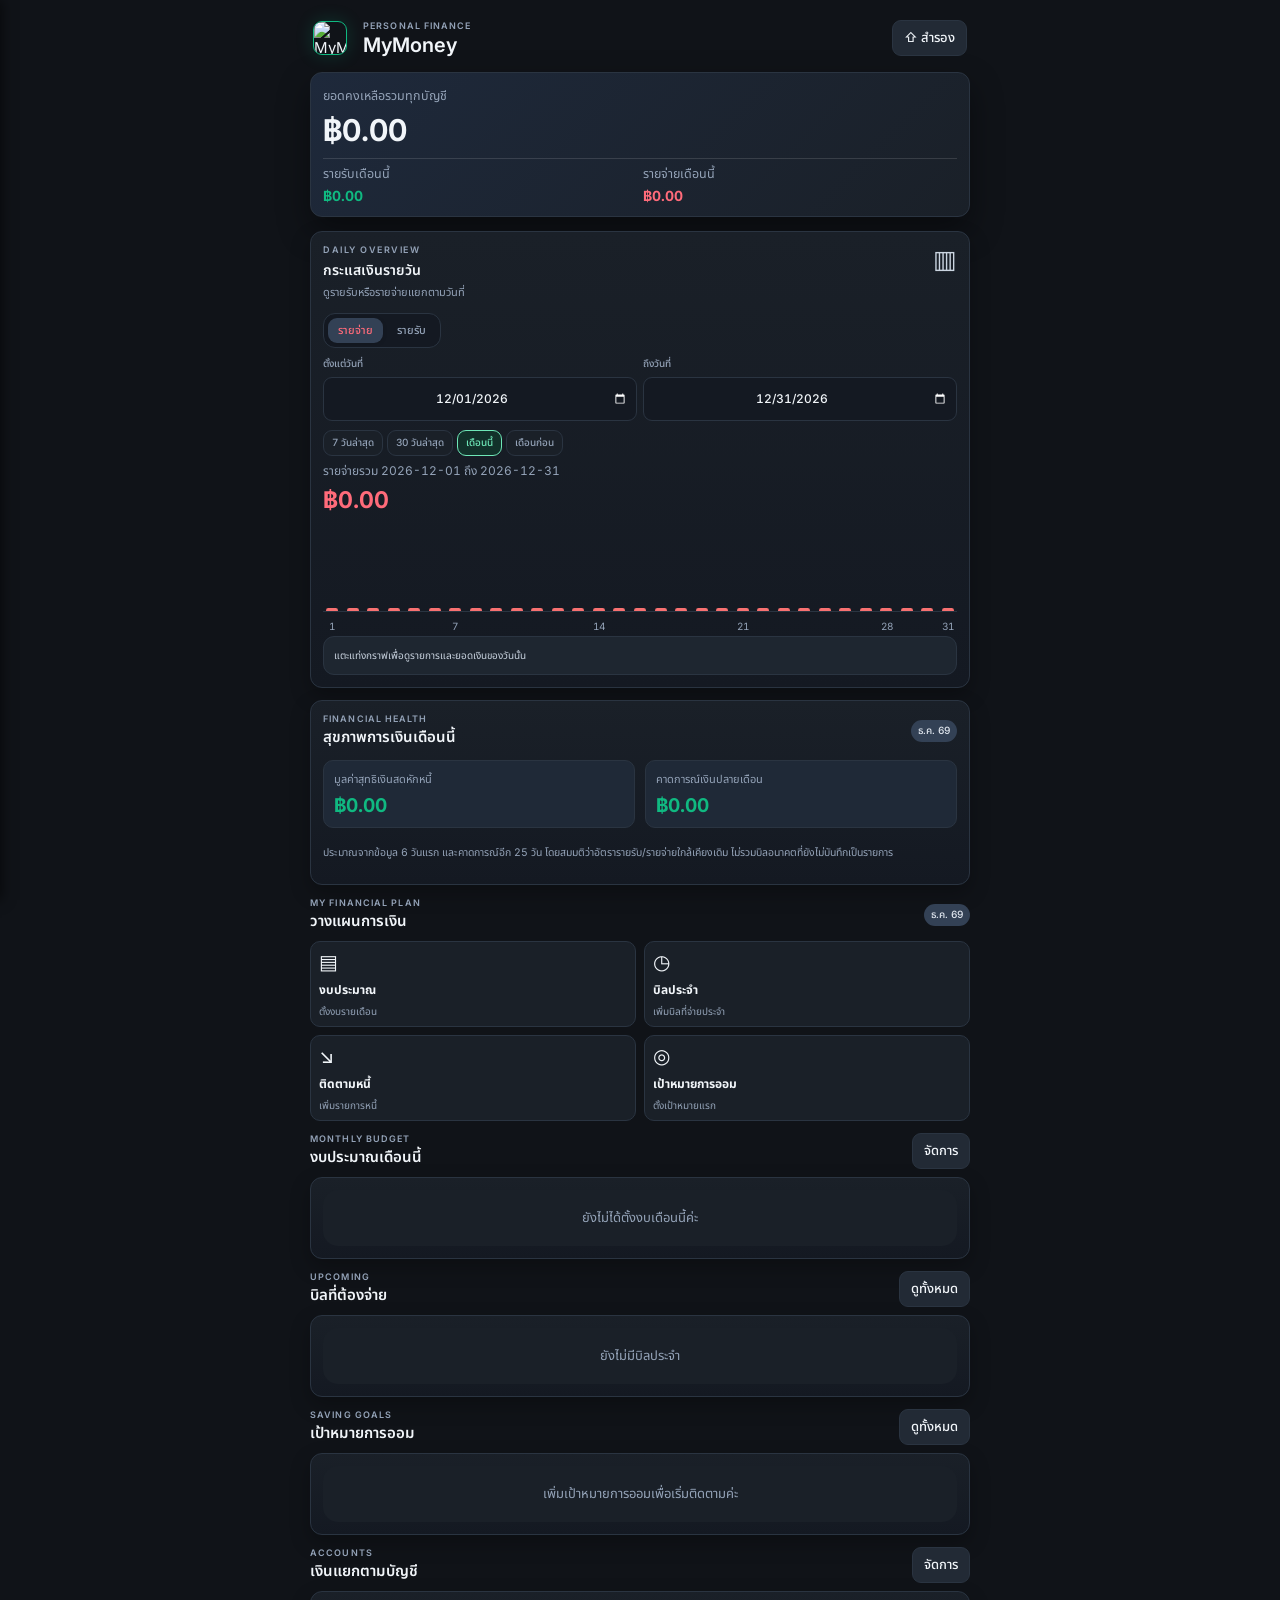
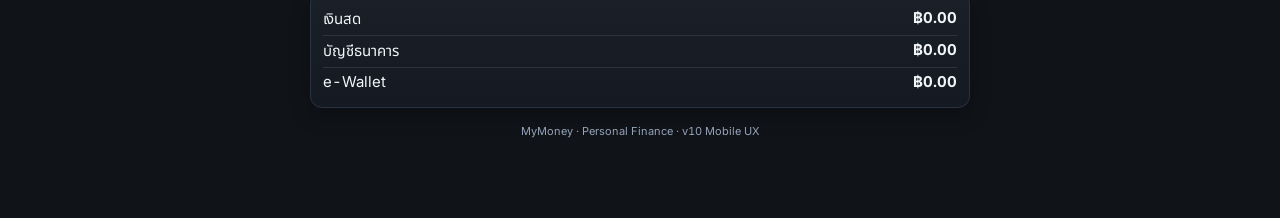
==== commit 95832bd2: "Add files via upload" ====
--- a/index.html
+++ b/index.html
@@ -998,14 +998,10 @@
     <div class="card settings-collapse-card">
   <button class="settings-collapse-toggle" type="button" id="coaSettingsToggle" aria-expanded="false" aria-controls="coaSettingsPanel">
     <span class="settings-collapse-symbol" aria-hidden="true">▦</span>
-    <span class="settings-collapse-copy"><strong>ผังบัญชี (Chart of Accounts)</strong><small>จัดการรหัสบัญชีและจับคู่บัญชี/หมวดหมู่เดิม</small></span>
+    <span class="settings-collapse-copy"><strong>ผังบัญชี (Chart of Accounts)</strong></span>
     <span class="settings-collapse-arrow" aria-hidden="true">⌄</span>
   </button>
   <div class="settings-collapse-panel" id="coaSettingsPanel" hidden>
-    <div class="stack">
-      <p class="small">จัดการโครงสร้างผังบัญชี การตั้งค่าบัญชี และการจับคู่บัญชี/หมวดหมู่เดิม</p>
-      <button class="btn primary" data-go="coa" style="width:100%">เปิดหน้าผังบัญชี</button>
-    </div>
   </div>
 </div>
     <div class="card settings-collapse-card">
@@ -1173,7 +1169,7 @@
   if(page==='coa'){console.log('PRE: about to render COA page');renderCOA();console.log('POST: renderCOA completed');}
   if(page==='reports')renderReports();
 if(page==='gl')renderGeneralLedgerPage();
-  if(page==='journal'){}
+  if(page==='journal'){renderJournal();}
   if(page==='history')renderHistory();
   if(['planning','budget','bills','debts'].includes(page))renderPlanning();
   if(page==='goals')renderGoals();
@@ -1212,11 +1208,11 @@
 if($('glSearchBtn')) $('glSearchBtn').addEventListener('click',renderGeneralLedgerPage);
 if($('glClearBtn')) $('glClearBtn').addEventListener('click',()=>{if($('glFrom'))$('glFrom').value='';if($('glTo'))$('glTo').value='';if($('glSearch'))$('glSearch').value='';renderGeneralLedgerPage();});
 if($('glAccount')) $('glAccount').addEventListener('change',renderGeneralLedgerPage);
-window.navigate = navigate;
+function renderJournal(){const p=document.getElementById('page-journal');if(!p)return;const entries=(window.MyMoneyJournal&&window.MyMoneyJournal.getEntries)?window.MyMoneyJournal.getEntries():[];const rows=entries.slice().sort((a,b)=>String(b.date||'').localeCompare(String(a.date||''))).map(e=>{const lines=Array.isArray(e.lines)?e.lines:[];const d=lines.reduce((s,l)=>s+(Number(l.debit)||0),0);const c=lines.reduce((s,l)=>s+(Number(l.credit)||0),0);return `<tr><td>${esc(e.entryNumber||e.id||'')}</td><td>${esc(e.date||'')}</td><td>${esc(e.description||'')}</td><td>${esc(e.sourceType||'')}</td><td style="text-align:right">${money(d)}</td><td style="text-align:right">${money(c)}</td><td>${esc(e.status||'')}</td></tr>`;}).join('');p.innerHTML=`<div class="coa-header"><div><p class="eyebrow">JOURNAL</p><h2>สมุดรายวัน</h2></div></div><section class="coa-card"><div class="small">รายการทั้งหมด ${entries.length}</div><table style="width:100%"><thead><tr><th>เลขที่</th><th>วันที่</th><th>รายละเอียด</th><th>แหล่งที่มา</th><th>เดบิต</th><th>เครดิต</th><th>สถานะ</th></tr></thead><tbody>${rows||'<tr><td colspan="7" class="small">ไม่มีรายการ</td></tr>'}</tbody></table></section>`;} window.navigate = navigate;
 document.addEventListener('click',e=>{console.log('EVENT: document received click');const go=e.target.closest('[data-go]');console.log('ANALYSIS: e.target tagName =', e.target.tagName, 'type =', e.target.type);console.log('SEARCH: closest [data-go] =', go);if(go){console.log('BUTTON: go.dataset.go =', go.dataset.go);e.preventDefault();navigate(go.dataset.go)}});
 function fillSelect(id,values,selected){const el=$(id);el.innerHTML=values.map(v=>`<option value="${esc(v)}">${esc(v)}</option>`).join('');if(values.includes(selected))el.value=selected}
 function setType(t){type=t;document.querySelectorAll('[data-type]').forEach(b=>b.classList.toggle('active',b.dataset.type===t));$('categoryRow').hidden=t==='Transfer';$('transferRow').hidden=t!=='Transfer';fillSelect('category',catNames(cats[t]));fillSelect('account',accounts.map(a=>a.name));fillSelect('transferFrom',accounts.map(a=>a.name));fillSelect('transferTo',accounts.map(a=>a.name),accounts[1]?.name||accounts[0]?.name);$('save').textContent=t==='Expense'?'บันทึกรายจ่าย':t==='Income'?'บันทึกรายรับ':'บันทึกการโอน';$('formHeading').textContent=editingId?'แก้ไขรายการ':'บันทึกรายการ';const _sb=$('save');_sb.classList.remove('save-expense','save-transfer','save-income');if(t==='Expense')_sb.classList.add('save-expense');else if(t==='Transfer')_sb.classList.add('save-transfer');else _sb.classList.add('save-income')}
-document.querySelectorAll('[data-type]').forEach(b=>b.addEventListener('click',()=>setType(b.dataset.type)));
+document.querySelectorAll('[data-type]').forEach(b=>b.addEventListener('click',()=>setType(b.dataset.type))); window.setType=setType;
 function accountBalances(){const out={};accounts.forEach(a=>out[a.name]=Number(a.opening)||0);getJournalEntries().forEach(r=>{const amount=Number(r.amount)||0;if(accounts.some(a=>a.name===r.debit)){const t=accountTypeOfName(r.debit);if(t==='Asset'||t==='Expense')out[r.debit]=(out[r.debit]||0)+amount;else out[r.debit]=(out[r.debit]||0)-amount}if(accounts.some(a=>a.name===r.credit)){const t=accountTypeOfName(r.credit);if(t==='Asset'||t==='Expense')out[r.credit]=(out[r.credit]||0)-amount;else out[r.credit]=(out[r.credit]||0)+amount}});return out}
 function monthlyTotals(month){let income=0,expense=0,count=0;tx.forEach(t=>{if(String(t.date||'').startsWith(month)){count++;if(t.type==='Income')income+=Number(t.amount)||0;if(t.type==='Expense')expense+=Number(t.amount)||0}});return{income,expense,count,net:income-expense}}
 function sortedTx(arr=tx){return[...arr].sort((a,b)=>String(b.date).localeCompare(String(a.date))||(Number(b.id)||0)-(Number(a.id)||0))}
@@ -1822,7 +1818,7 @@
   return `<div class="settings-row" data-rid="${s.rid}"><div class="grow"><strong>${esc(s.name)}</strong><div class="small">${lab[s.kind]} · ${TYPES[s.type]||''}${t?' → <b>'+esc(t.code)+' '+esc(t.name)+'</b>':''} ${stBadge(s)}</div></div><div class="rowbuttons">${acts}</div></div>`};
   return `<div class="small" style="margin:4px 0 8px">ทั้งหมด ${src.length} · จับคู่แล้ว ${src.filter(isMapped).length} · ยืนยันแล้ว ${src.filter(isVerified).length} · ยังไม่ได้จับคู่ ${unmapped().length}</div><div class="map-controls"><button class="btn ${ui.mapFilter==='all'?'active':''}" data-coa-mfilter="all">ทั้งหมด</button><button class="btn ${ui.mapFilter==='unmapped'?'active':''}" data-coa-mfilter="unmapped">ยังไม่จับคู่</button><button class="btn ${ui.mapFilter==='mapped'?'active':''}" data-coa-mfilter="mapped">จับคู่แล้ว</button><button class="btn ${ui.mapFilter==='verified'?'active':''}" data-coa-mfilter="verified">ยืนยันแล้ว</button><button class="btn ${ui.mapFilter==='legacy'?'active':''}" data-coa-mfilter="legacy">Legacy</button></div><div class="map-controls"><button class="btn ${ui.mapKind==='all'?'active':''}" data-coa-mkind="all">ทั้งหมด</button><button class="btn ${ui.mapKind==='account'?'active':''}" data-coa-mkind="account">บัญชี</button><button class="btn ${ui.mapKind==='Income'?'active':''}" data-coa-mkind="Income">categories รายรับ</button><button class="btn ${ui.mapKind==='Expense'?'active':''}" data-coa-mkind="Expense">categories 详情จ่าย</button></div><div style="margin-bottom:8px"><input id="coaMapSearch" type="search" placeholder="ค้นหาชื่อต้นทาง" value="${esc(ui.mapQuery)}" style="width:100%"></div>${filtered.length?filtered.map(row).join(''):'<div class="small">ไม่พบข้อมูลตามตัวกรอง</div>'}`}
 function body(){const b=$$('coaBody');if(b)b.innerHTML=ui.tab==='tree'?treeHTML():mapHTML();const c=$$('coaUnCount');if(c)c.textContent=unmapped().length;}
-window.renderCOA=function(){const p=$$('page-coa');if(!p)return;sync();p.innerHTML=`<div class="coa-header"><div><p class="eyebrow">CHART OF ACCOUNTS</p><h2>ผังบัญชี</h2><p class="coa-sub">โครงสร้างบัญชีและสถานะการจับคู่</p></div><div class="coa-header-actions"><button class="btn secondary" data-go="settings">← ย้อนกลับ</button><button class="btn primary" data-coa-add>＋ สร้างบัญชี</button></div></div>${locked?`<div class="warning-note">${esc(lockMsg)}</div>`:''}<div class="coa-seg"><button class="${ui.tab==='tree'?'active':''}" data-coa-tab="tree">ผังบัญชี</button><button class="${ui.tab==='map'?'active':''}" data-coa-tab="map">จับคู่ (<span id="coaUnCount">0</span>)</button></div><section class="coa-card">${ui.tab==='tree'?`<div class="coa-toolbar"><input id="coaSearch" type="search" placeholder="ค้นหารหัสหรือชื่อบัญชี" value="${esc(ui.q)}"><div class="coa-toolbar-actions"><button class="btn primary" data-coa-add>＋ เพิ่มบัญชี</button><button class="btn secondary" data-coa-card>▭ บัตรเครดิต</button><button class="btn secondary" data-coa-all="1">ขยายทั้งหมด</button><button class="btn secondary" data-coa-all="0">ย่อทั้งหมด</button></div></div><label class="coa-check"><input type="checkbox" id="coaHidden" ${ui.hidden?'checked':''}> แสดงบัญชีที่ปิดใช้งานและบัญชีระบบ</label>`:''}<div id="coaBody"></div></section>`;body()};
+window.renderCOA=function(){const p=$$('page-coa');if(!p)return;ui.tab='tree';sync();p.innerHTML=`<div class="coa-header"><div><p class="eyebrow">CHART OF ACCOUNTS</p><h2>ผังบัญชี</h2><p class="coa-sub">โครงสร้างบัญชีและสถานะการจับคู่</p></div><div class="coa-header-actions"><button class="btn secondary" data-go="settings">← ย้อนกลับ</button><button class="btn primary" data-coa-add>＋ สร้างบัญชี</button></div></div>${locked?`<div class="warning-note">${esc(lockMsg)}</div>`:''}<div class="coa-seg"><button class="active" data-coa-tab="tree">ผังบัญชี</button></div><section class="coa-card">${ui.tab==='tree'?`<div class="coa-toolbar"><input id="coaSearch" type="search" placeholder="ค้นหารหัสหรือชื่อบัญชี" value="${esc(ui.q)}"><div class="coa-toolbar-actions"><button class="btn primary" data-coa-add>＋ เพิ่มบัญชี</button><button class="btn secondary" data-coa-card>▭ บัตรเครดิต</button><button class="btn secondary" data-coa-all="1">ขยายทั้งหมด</button><button class="btn secondary" data-coa-all="0">ย่อทั้งหมด</button></div></div><label class="coa-check"><input type="checkbox" id="coaHidden" ${ui.hidden?'checked':''}> แสดงบัญชีที่ปิดใช้งานและบัญชีระบบ</label>`:''}<div id="coaBody"></div></section>`;body()};
 function parentOptions(sel,selfId){const ex=selfId?new Set([selfId,...desc(selfId)]):new Set();return coa.filter(x=>x.isHeader&&x.isActive&&!isSpecial(x)&&!ex.has(x.id)).sort((a,b)=>a.code.localeCompare(b.code)).map(x=>`<option value="${x.id}" ${x.id===sel?'selected':''}>${esc(x.code)} ${esc(x.name)}</option>`).join('')}
 function openForm(id){ui.editing=id||null;const x=id?get(id):null,root=x&&!x.parentId,sp=x&&isSpecial(x);const dp=x?x.parentId:(coa.find(y=>y.code==='1100')||{}).id;
  openBottomSheet({title:x?'แก้ไขบัญชี':'เพิ่มบัญชี',content:`<div class="stack"><div><label for="coaF_name">ชื่อบัญชี</label><input id="coaF_name" maxlength="80" value="${x?esc(x.name):''}"></div><div class="grid"><div><label for="coaF_code">รหัส (4 หลัก)</label><input id="coaF_code" inputmode="numeric" maxlength="4" value="${x?esc(x.code):esc(nextCode(dp))}"></div><div><label for="coaF_parent">บัญชีแม่</label><select id="coaF_parent" ${root?'disabled':''}>${root?'<option>— หมวดหลัก —</option>':parentOptions(dp,id)}</select></div></div><label class="small"><input type="checkbox" id="coaF_header" ${x&&x.isHeader?'checked':''} ${sp?'disabled':''}> เป็นบัญชีแม่ (Header) — ไม่สามารถบันทึกรายการได้</label><label class="small"><input type="checkbox" id="coaF_post" ${!x||x.allowPosting?'checked':''} ${sp?'disabled':''}> อนุญาตให้บันทึกรายการ (Postable)</label><p class="message" id="coaF_err" style="color:var(--red)"></p></div>`,footer:'<button class="btn primary" data-coa-save>บันทึก</button>'})}
@@ -2322,12 +2318,12 @@
 
 
 
-<button id="erpToggleProto" style="position:fixed;left:12px;top:12px;z-index:10001;background:transparent;border:0;padding:0;cursor:pointer"><img src="mymoney-icon.png" alt="MyMoney" style="width:40px;height:40px;border-radius:10px;box-shadow:0 0 0 2px #10b981"></button>
+
 <div id="erpOverlayProto" style="position:fixed;inset:0;background:#0008;z-index:9998;display:none"></div>
 <div id="erpSidebarProto" style="position:fixed;left:0;top:0;width:240px;height:100vh;background:#0f172a;color:#e2e8f0;padding:14px 12px;z-index:9999;transform:translateX(-100%);transition:transform .25s ease;font-family:system-ui,sans-serif;font-size:13px;box-shadow:2px 0 12px #0008;overflow:auto;border-right:1px solid #1f2937">
 <div class="brand" style="margin:0 0 16px 0;padding-top:4px"><img class="brand-icon" src="mymoney-icon.png" alt="MyMoney"><div class="brand-copy"><p class="eyebrow">PERSONAL FINANCE</p><h1>MyMoney</h1></div></div>
 <details open><summary style="color:#34d399;font-size:11px;text-transform:uppercase;letter-spacing:.05em;margin:12px 0 4px;cursor:pointer">ภาพรวม</summary><div class="item active" onclick="navigate('home');setOpen(false)">🏠 แดชบอร์ด</div></details>
-<details open><summary style="color:#34d399;font-size:11px;text-transform:uppercase;letter-spacing:.05em;margin:12px 0 4px;cursor:pointer">บันทึกรายการ</summary><div class="item" onclick="navigate('record');setOpen(false)">📈 รายได้</div><div class="item" onclick="navigate('record');setOpen(false)">📉 ค่าใช้จ่าย</div><div class="item" onclick="navigate('record');setOpen(false)">🔁 โอนเงิน</div><div class="item" onclick="navigate('journal');setOpen(false)">🧾 บันทึกบัญชี (Manual Journal)</div></details>
+<details open><summary style="color:#34d399;font-size:11px;text-transform:uppercase;letter-spacing:.05em;margin:12px 0 4px;cursor:pointer">บันทึกรายการ</summary><div class="item" onclick="navigate('record');setType('Income');setOpen(false)">📈 รายได้</div><div class="item" onclick="navigate('record');setType('Expense');setOpen(false)">📉 ค่าใช้จ่าย</div><div class="item" onclick="navigate('record');setType('Transfer');setOpen(false)">🔁 โอนเงิน</div><div class="item" onclick="navigate('journal');setOpen(false)">🧾 บันทึกบัญชี (Manual Journal)</div></details>
 <details open><summary style="color:#34d399;font-size:11px;text-transform:uppercase;letter-spacing:.05em;margin:12px 0 4px;cursor:pointer">บัญชี</summary><div class="item" onclick="navigate('journal');setOpen(false)">📒 สมุดรายวันทั่วไป</div><div class="item" onclick="navigate('coa');setOpen(false)">📒 ผังบัญชี (COA)</div><div class="item" onclick="navigate('gl');setOpen(false)">📒 บัญชีแยกประเภท</div></details>
 <details open><summary style="color:#34d399;font-size:11px;text-transform:uppercase;letter-spacing:.05em;margin:12px 0 4px;cursor:pointer">รายงาน</summary><div class="item" onclick="navigate('tb');setOpen(false)">📊 งบทดลอง</div><div class="item" onclick="navigate('is');setOpen(false)">📊 งบกำไรขาดทุน</div><div class="item" onclick="navigate('financial');setOpen(false)">📊 งบแสดงฐานะการเงิน</div><div class="item" onclick="navigate('reports');setOpen(false)">📊 รายงานการเงินอื่น ๆ</div></details>
 <details open><summary style="color:#34d399;font-size:11px;text-transform:uppercase;letter-spacing:.05em;margin:12px 0 4px;cursor:pointer">ตั้งค่า</summary><div class="item" onclick="navigate('settings');setOpen(false)">⚙️ บัญชีเงินสดและธนาคาร</div><div class="item" onclick="navigate('settings');setOpen(false)">⚙️ หมวดหมู่</div><div class="item" onclick="navigate('budget');setOpen(false)">⚙️ งบประมาณ</div><div class="item" onclick="navigate('bills');setOpen(false)">⚙️ รายการประจำ</div><div class="item" onclick="navigate('debts');setOpen(false)">⚙️ หนี้สิน</div><div class="item" onclick="navigate('goals');setOpen(false)">⚙️ เป้าหมายการออม</div><div class="item" onclick="navigate('settings');setOpen(false)">⚙️ ตั้งค่าระบบ</div></details>
@@ -2346,13 +2342,13 @@
 (function(){
   const side=document.getElementById('erpSidebarProto');
   const overlay=document.getElementById('erpOverlayProto');
-  const toggle=document.getElementById('erpToggleProto');
   function open(){side.style.transform='translateX(0)';overlay.style.display='block';isOpen=true;}
   function close(){side.style.transform='translateX(-100%)';overlay.style.display='none';isOpen=false;}
   let isOpen=false;
   function setOpen(v){isOpen=v;if(isOpen)open();else close();}
   window.setOpen=setOpen;
-  toggle.addEventListener('click',(e)=>{e.stopPropagation();setOpen(!isOpen);});
+  const brand=document.querySelector('header .brand') || document.querySelector('.brand');
+  if(brand){ brand.style.cursor='pointer'; brand.addEventListener('click',(e)=>{e.stopPropagation();setOpen(!isOpen);}); }
   overlay.addEventListener('click',()=>setOpen(false));
 })();
 </script>
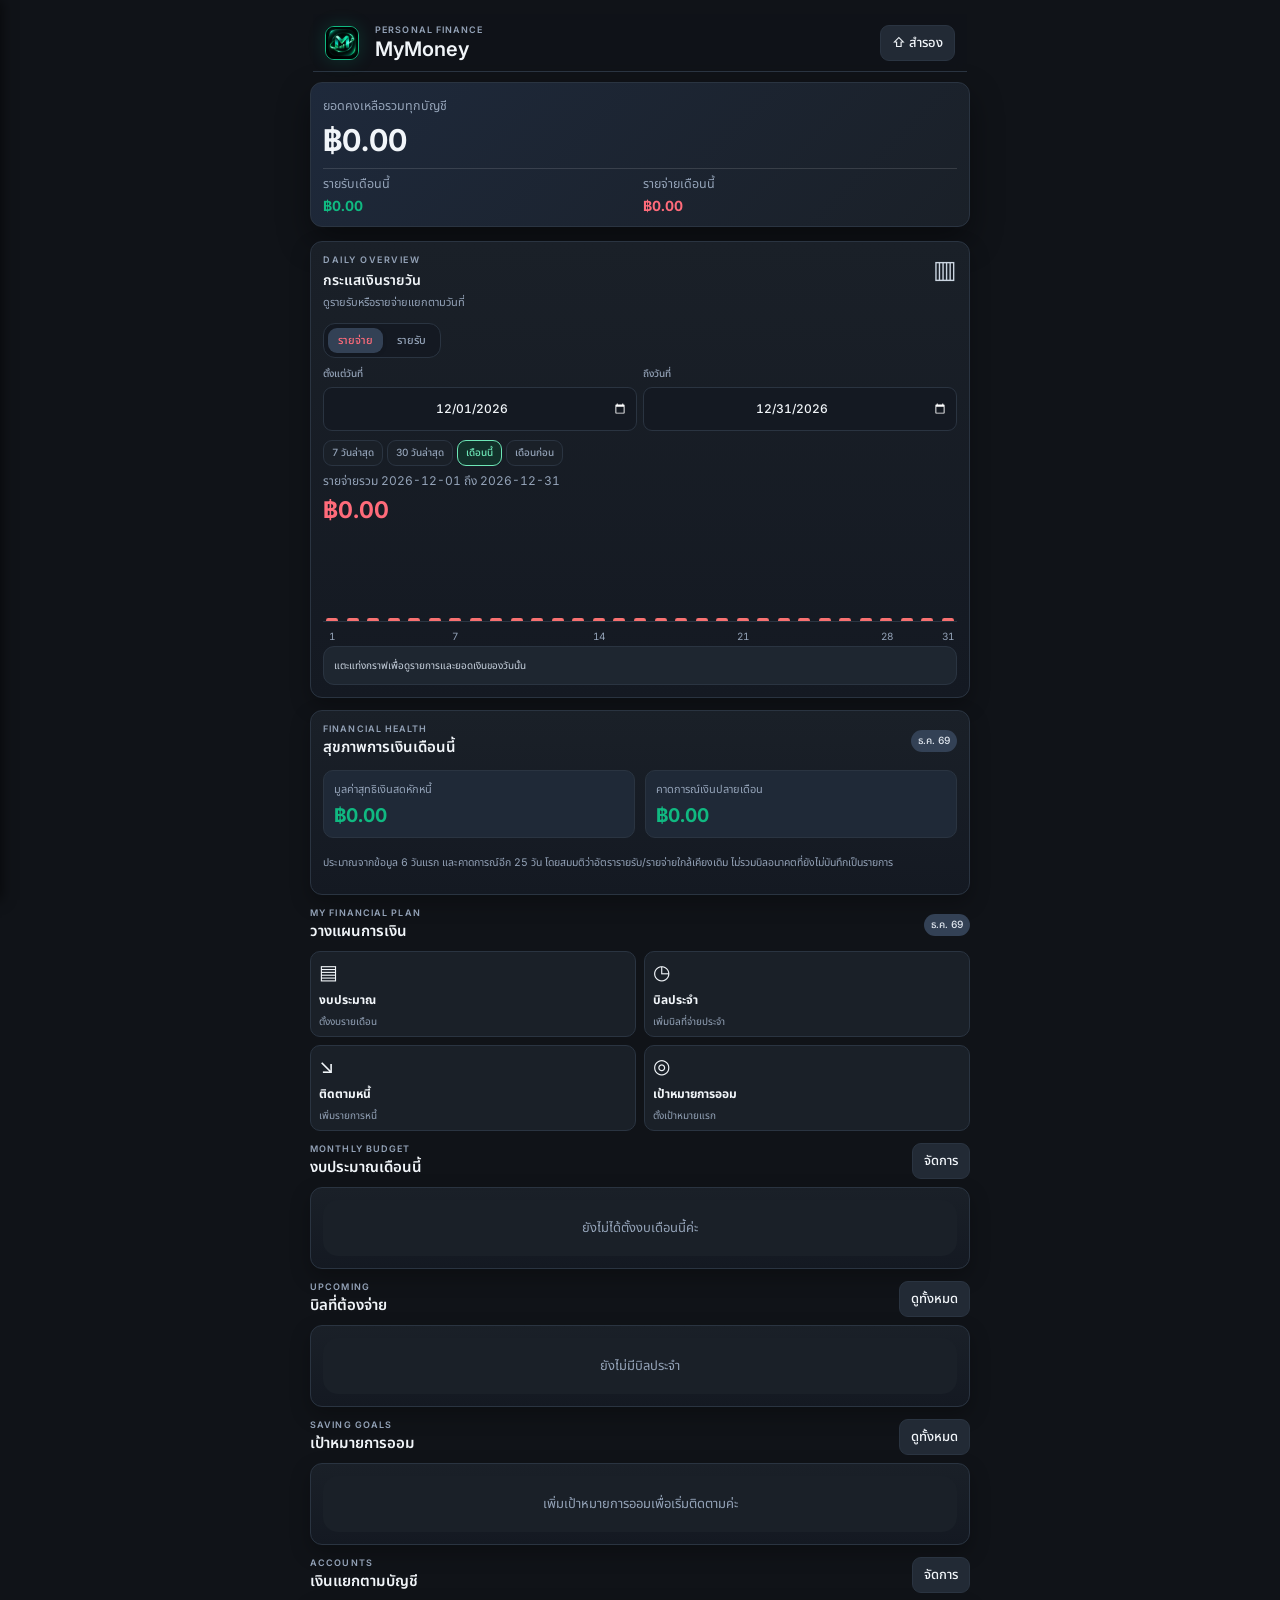
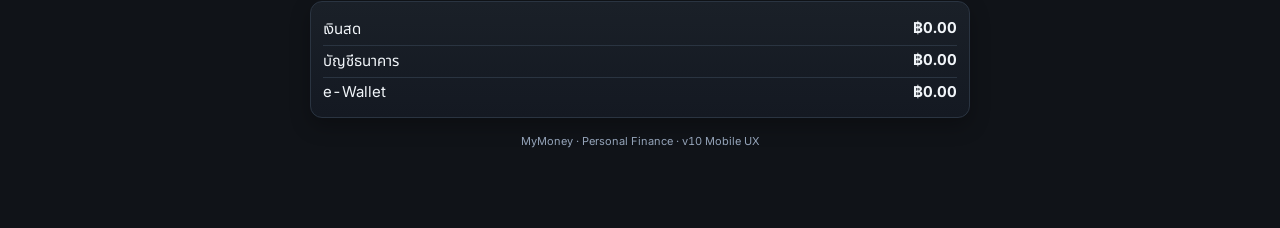
==== commit a56ad11f: "Add files via upload" ====
--- a/index.html
+++ b/index.html
@@ -1,2356 +1,2517 @@
-﻿<!doctype html>
-<html lang="th" style="background:#000000">
-<head>
-<meta charset="utf-8">
-<meta name="viewport" content="width=device-width, initial-scale=1, maximum-scale=1, user-scalable=no, viewport-fit=cover">
-<meta name="color-scheme" content="dark">
-<meta name="theme-color" content="#000000">
-<meta name="mobile-web-app-capable" content="yes">
-<meta name="apple-mobile-web-app-capable" content="yes">
-<meta name="apple-mobile-web-app-status-bar-style" content="black">
-<meta name="apple-mobile-web-app-title" content="MyMoney">
-<link rel="manifest" href="manifest.json">
-<link rel="preconnect" href="https://fonts.googleapis.com">
-<link rel="preconnect" href="https://fonts.gstatic.com" crossorigin>
-<link href="https://fonts.googleapis.com/css2?family=Inter:wght@400;500;600;700&family=Noto+Sans+Thai:wght@400;500;600;700&display=swap" rel="stylesheet">
-<link rel="icon" type="image/png" sizes="32x32" href="mymoney-favicon.png">
-<link rel="apple-touch-icon" sizes="180x180" href="mymoney-icon.png">
-<link rel="apple-touch-startup-image" href="splash-750x1334.png" media="(device-width: 375px) and (device-height: 667px) and (-webkit-device-pixel-ratio: 2) and (orientation: portrait)">
-<link rel="apple-touch-startup-image" href="splash-1242x2208.png" media="(device-width: 414px) and (device-height: 736px) and (-webkit-device-pixel-ratio: 3) and (orientation: portrait)">
-<link rel="apple-touch-startup-image" href="splash-1125x2436.png" media="(device-width: 375px) and (device-height: 812px) and (-webkit-device-pixel-ratio: 3) and (orientation: portrait)">
-<link rel="apple-touch-startup-image" href="splash-828x1792.png" media="(device-width: 414px) and (device-height: 896px) and (-webkit-device-pixel-ratio: 2) and (orientation: portrait)">
-<link rel="apple-touch-startup-image" href="splash-1080x2340.png" media="(device-width: 360px) and (device-height: 780px) and (-webkit-device-pixel-ratio: 3) and (orientation: portrait)">
-<link rel="apple-touch-startup-image" href="splash-1170x2532.png" media="(device-width: 390px) and (device-height: 844px) and (-webkit-device-pixel-ratio: 3) and (orientation: portrait)">
-<link rel="apple-touch-startup-image" href="splash-1284x2778.png" media="(device-width: 428px) and (device-height: 926px) and (-webkit-device-pixel-ratio: 3) and (orientation: portrait)">
-<link rel="apple-touch-startup-image" href="splash-1179x2556.png" media="(device-width: 393px) and (device-height: 852px) and (-webkit-device-pixel-ratio: 3) and (orientation: portrait)">
-<link rel="apple-touch-startup-image" href="splash-1290x2796.png" media="(device-width: 430px) and (device-height: 932px) and (-webkit-device-pixel-ratio: 3) and (orientation: portrait)">
-<link rel="apple-touch-startup-image" href="splash-2048x2732.png" media="(device-width: 1024px) and (device-height: 1366px) and (-webkit-device-pixel-ratio: 2) and (orientation: portrait)">
-<link rel="apple-touch-startup-image" href="splash-1668x2388.png" media="(device-width: 834px) and (device-height: 1194px) and (-webkit-device-pixel-ratio: 2) and (orientation: portrait)">
-<link rel="apple-touch-startup-image" href="splash-1536x2048.png" media="(device-width: 768px) and (device-height: 1024px) and (-webkit-device-pixel-ratio: 2) and (orientation: portrait)">
-<title>MyMoney</title>
-<style>
-:root{
-  color-scheme:dark;
-  --bg:#101318;--surface:#1A2028;--card:#1A2028;--panel:#1A2028;--panel2:#222A35;
-  --ink:#F1F5F9;--muted:#94A3B8;--line:#2A3441;--border:#2A3441;
-  --emerald:#10B981;--emerald-deep:#059669;--green:#10B981;
-  --gold:#10B981;--champagne:#10B981;
-  --red:#FF6B7A;--danger:#FF6B7A;
-  --field:#141922;--shadow:0 18px 40px #00000066;
-  --radius:16px;--radius-sm:12px;
-  --g:#10B981;--gd:#2A3441;
-}
-*{box-sizing:border-box}
-html,body{-webkit-text-size-adjust:100%;touch-action:pan-x pan-y}
-[hidden]{display:none!important}
-html{background:#101318!important;height:100%;overscroll-behavior:none}body{margin:0;background:#101318!important;color:var(--ink);font:15px "Inter","Noto Sans Thai",-apple-system,BlinkMacSystemFont,"Segoe UI",Tahoma,sans-serif;font-variant-numeric:tabular-nums;min-height:100%;overscroll-behavior:none;-webkit-overflow-scrolling:touch}
-button,input,select{font:inherit}
-button{cursor:pointer}
-.app{max-width:680px;margin:auto;padding:14px 12px calc(84px + env(safe-area-inset-bottom));overscroll-behavior:contain}
-.top{display:flex;justify-content:space-between;align-items:center;margin:2px 3px 12px}.brand{display:flex;align-items:center;gap:16px;min-width:0}.brand-icon{width:48px;height:48px;border-radius:14px;object-fit:cover;flex-shrink:0;border:1px solid #10B981;box-shadow:0 0 18px #10B98133}.brand-copy{min-width:0}
-.eyebrow{font-size:9.5px;letter-spacing:1.2px;color:var(--muted);font-weight:600;margin:0 0 3px}
-h1{font-size:21px;margin:0;font-weight:600}h2{font-size:16px;margin:0;font-weight:600}h3{font-size:14px;margin:0;font-weight:600}
-.small{font-size:11px;color:var(--muted)}
-.btn{border:1px solid transparent;border-radius:10px;padding:8px 12px;font-weight:500;transition:background .15s,border-color .15s}
-.primary{background:linear-gradient(135deg,#10B981,#059669);color:#052E24;border-color:#10B981;box-shadow:0 8px 22px #10B98133}
-.secondary{background:var(--panel2);border-color:var(--line);color:var(--ink)}
-.danger{background:#2A1418;color:#FF6B7A;border-color:#5A2530}
-.balance{background:linear-gradient(135deg,#1E293B,#1A2028);color:var(--ink);padding:16px;border:1px solid #2A3441;border-radius:18px;box-shadow:0 14px 32px #00000066}
-.balance small{color:#94A3B8}
-.big{font-size:clamp(26px,7vw,34px);font-weight:600;margin:6px 0 12px;overflow-wrap:anywhere}
-.stats{display:grid;grid-template-columns:1fr 1fr;gap:8px;border-top:1px solid #ffffff20;padding-top:10px}
-.stats div{display:grid;gap:4px}.stats strong{font-size:15px}
-.inc{color:var(--green)}.exp{color:var(--red)}.balance .inc{color:#10B981}.balance .exp{color:#FF6B7A}
-.section{display:flex;align-items:center;justify-content:space-between;gap:8px;margin:16px 3px 8px}
-.card{background:linear-gradient(180deg,#1A2028,#141922);border:1px solid #2A3441;border-radius:14px;padding:12px;box-shadow:0 8px 20px #00000044}
-.stack{display:grid;gap:8px}
-label{display:block;color:#94A3B8;font-size:11px;font-weight:500;margin:3px 0 4px}
-input,select{display:block;width:100%;min-width:0;max-width:100%;border:1px solid #2A3441;background:#141922;border-radius:10px;padding:8px 10px;color:#F1F5F9;font-size:14px}
-input:focus,select:focus{outline:2px solid #10B981;outline-offset:1px}
-input[type="date"],input[type="month"]{display:inline-block;font-variant-numeric:tabular-nums;box-sizing:border-box;min-width:0;max-width:100%;overflow:hidden;-webkit-appearance:none;appearance:none;white-space:nowrap;text-align:center;height:44px;min-height:44px;line-height:44px;padding:0 9px;font-size:13px;vertical-align:middle}
-/* iOS Safari (incl. iPhone 16e) renders date/month inputs with collapsed inner
-   height so the value sticks to the top of the field. Force the inner value box
-   to take the full height and remove WebKit's extra pseudo-element padding.
-   Also avoid `display:block` which makes temporal input values top-aligned on iOS. */
-input[type="date"],input[type="month"]{min-height:44px;line-height:44px}
-input[type="date"]::-webkit-date-and-time-value,input[type="month"]::-webkit-date-and-time-value{min-height:100%;height:100%;line-height:44px;text-align:center;display:flex;align-items:center;justify-content:center}
-input[type="date"]::-webkit-datetime-edit,input[type="date"]::-webkit-datetime-edit-fields-wrapper,input[type="date"]::-webkit-datetime-edit-text,input[type="date"]::-webkit-datetime-edit-day-field,input[type="date"]::-webkit-datetime-edit-month-field,input[type="date"]::-webkit-datetime-edit-year-field,input[type="month"]::-webkit-datetime-edit,input[type="month"]::-webkit-datetime-edit-fields-wrapper,input[type="month"]::-webkit-datetime-edit-text,input[type="month"]::-webkit-datetime-edit-month-field,input[type="month"]::-webkit-datetime-edit-year-field{padding:0;margin:0}
-input[type="date"]::-webkit-inner-spin-button,input[type="month"]::-webkit-inner-spin-button{height:auto}
-.grid{display:grid;grid-template-columns:minmax(0,1fr) minmax(0,1fr);gap:10px}
-.grid>div{min-width:0}
-.actions{display:grid;grid-template-columns:repeat(3,1fr);gap:8px;margin-bottom:12px}
-.actions button{background:var(--panel);border:1px solid var(--line);border-radius:12px;padding:12px 3px;color:#CBD5E1;font-weight:500}
-.actions button.active{border-color:#94A3B8;background:#334155;color:#fff}
-.amount{font-size:24px;font-weight:600}
-.save{width:100%;padding:14px;margin-top:3px}
-.page{display:none}.page.active{display:block}
-.list{display:grid;gap:9px}
-.item{display:flex;gap:10px;align-items:center;background:var(--panel);border:1px solid var(--line);border-radius:15px;padding:12px}
-.ico{width:40px;height:40px;border-radius:12px;display:grid;place-items:center;font-size:20px;background:#2F3A46;color:#E2E8F0;flex-shrink:0}
-.details{flex:1;min-width:0}.title{font-weight:500;overflow-wrap:anywhere}
-.meta{font-size:11px;color:var(--muted);margin-top:4px;overflow-wrap:anywhere;line-height:1.5}
-.right{text-align:right;flex-shrink:0;font-weight:600;overflow-wrap:anywhere;max-width:45%}
-.rowbuttons{display:flex;gap:7px;justify-content:flex-end;margin-top:5px}
-.rowbuttons button{border:0;background:none;color:var(--muted);font-size:11px;padding:3px}
-.empty{text-align:center;background:var(--panel);padding:24px;border-radius:15px;color:var(--muted);font-size:13px}
-.notice{background:#1E2630;padding:12px;border:1px solid var(--line);border-radius:13px;color:#CBD5E1;font-size:11px;line-height:1.6}
-.summaryline{display:flex;justify-content:space-between;gap:12px;padding:11px 0;border-bottom:1px solid var(--line)}
-.summaryline:last-child{border-bottom:0}
-.progress{height:7px;background:#334155;border-radius:20px;overflow:hidden;margin-top:7px}
-.progress span{display:block;height:100%;background:#CBD5E1;border-radius:20px}
-.pill{font-size:10px;border-radius:20px;padding:4px 7px;background:#334155;color:#E2E8F0}
-.settings-row{display:flex;align-items:center;gap:9px;padding:10px 0;border-bottom:1px solid var(--line)}
-.settings-row:last-child{border-bottom:0}
-.settings-row .grow{flex:1;min-width:0}
-.settings-row input{max-width:125px;text-align:right}
-.settings-row button{flex-shrink:0}
-.bottom-nav{position:fixed;z-index:20;bottom:0;left:0;right:0;background:#1A2028ee;backdrop-filter:blur(18px);border-top:1px solid #2A3441;padding:8px 5px calc(8px + env(safe-area-inset-bottom));display:grid;grid-template-columns:repeat(5,1fr)}
-.nav-btn{border:0;background:transparent;color:#94A3B8;font-size:10px;font-weight:500;display:grid;justify-items:center;gap:4px;padding:5px 0}
-.nav-btn .symbol{font-size:21px;line-height:1.1}
-.nav-btn.active{color:#10B981}
-/* Keep the Record tab plus icon white with a transparent background. */
-.nav-btn[data-go="record"] .symbol{color:#FFFFFF;background:transparent;border:0;box-shadow:none}
-.message{font-size:12px;color:var(--green);min-height:16px;margin:0}
-.slip-card{margin-bottom:12px;padding:0;overflow:hidden}.slip-toggle{width:100%;display:flex;align-items:center;gap:12px;text-align:left;border:0;background:transparent;color:var(--ink);padding:15px;min-width:0}.slip-toggle-icon{width:42px;height:42px;display:grid;place-items:center;flex-shrink:0;border-radius:12px;background:#2F3A46;font-size:21px}.slip-toggle-copy{flex:1;min-width:0}.slip-toggle-copy strong{display:block;font-size:14px}.slip-toggle-copy small{display:block;color:var(--muted);font-size:11px;line-height:1.45;margin-top:4px}.slip-toggle-arrow{color:var(--muted);font-size:18px;transition:transform .18s}.slip-toggle[aria-expanded="true"] .slip-toggle-arrow{transform:rotate(180deg)}.slip-panel{padding:0 15px 15px}.slip-preview{display:block;width:100%;max-height:260px;object-fit:contain;border-radius:12px;background:#141922;border:1px solid var(--line);margin-top:10px}.slip-progress{height:6px;border-radius:20px;background:#334155;overflow:hidden;margin:8px 0}.slip-progress span{display:block;height:100%;width:0;background:#CBD5E1;transition:width .2s}.slip-raw{font-size:12px;line-height:1.5;white-space:pre-wrap;overflow-wrap:anywhere;background:#141922;border:1px solid var(--line);border-radius:10px;padding:10px;max-height:150px;overflow:auto;color:#CBD5E1}
-footer{text-align:center;color:#94A3B8;font-size:11px;padding:24px 0 0}
-
-/* Daily chart */
-.daily-chart-card{margin-top:22px;overflow:hidden}
-.daily-chart-header{display:flex;align-items:flex-start;justify-content:space-between;gap:12px}
-.daily-chart-header h2{margin:4px 0}
-.daily-chart-eyebrow{font-size:10px;letter-spacing:1.5px;color:var(--muted);font-weight:600}
-.daily-chart-subtitle{font-size:12px;color:var(--muted);margin:5px 0 0;line-height:1.5}
-.daily-chart-icon{font-size:25px;color:#CBD5E1}
-.daily-chart-controls{display:flex;align-items:center;justify-content:space-between;gap:8px;margin-top:18px}
-.daily-chart-tabs{display:flex;gap:4px;padding:4px;background:#141922;border:1px solid var(--line);border-radius:12px}
-.daily-chart-tab{border:0;border-radius:9px;padding:9px 13px;background:transparent;color:#94A3B8;font-size:13px;font-weight:500;white-space:nowrap}
-.daily-chart-tab.active[data-chart-type="Expense"]{background:#334155;color:var(--red);box-shadow:0 1px 4px #00000020}
-.daily-chart-tab.active[data-chart-type="Income"]{background:#334155;color:var(--green);box-shadow:0 1px 4px #00000020}
-.daily-chart-range{display:grid;grid-template-columns:minmax(0,1fr) minmax(0,1fr);gap:8px;margin-top:12px}
-.daily-chart-range label{display:flex;flex-direction:column;gap:5px;font-size:11px;color:var(--muted)}
-.daily-chart-range input{width:100%;min-width:0;max-width:100%;box-sizing:border-box;padding:0 8px;font-size:13px;height:44px;min-height:44px;line-height:44px;-webkit-appearance:none;appearance:none;overflow:hidden;white-space:nowrap;text-align:center}
-.daily-chart-presets{display:flex;flex-wrap:wrap;gap:6px;margin-top:10px}
-.daily-chart-preset{padding:7px 10px;border:1px solid var(--line);border-radius:9px;background:#1A2028;color:var(--muted);font-size:11px;font-weight:500}
-.daily-chart-preset.active{border-color:#6EE7B7;color:#6EE7B7;background:#12312A}
-#dailyChartMonth{width:145px;max-width:45%;padding:9px 5px;font-size:12px}
-.daily-chart-total{display:flex;flex-direction:column;gap:5px;margin-top:22px}
-.daily-chart-total span{font-size:12px;color:var(--muted)}
-.daily-chart-total strong{font-size:26px;line-height:1.35;overflow-wrap:anywhere;color:var(--red)}
-.daily-chart-bars{display:grid;grid-template-columns:repeat(31,minmax(0,1fr));align-items:end;gap:3px;height:145px;margin-top:18px;padding:8px 0 0;border-bottom:1px solid var(--line)}
-.daily-chart-bar-wrap{height:100%;display:flex;align-items:end;justify-content:center;min-width:0}
-.daily-chart-bar{display:block;width:100%;max-width:12px;min-height:3px;padding:0;border:0;border-radius:4px 4px 1px 1px;transition:height .18s ease;cursor:pointer}
-.daily-chart-bar.expense{background:#F87171}
-.daily-chart-bar.income{background:#6EE7B7}
-.daily-chart-bar.selected{outline:2px solid #F1F5F9;outline-offset:1px}
-.daily-chart-axis{display:grid;grid-template-columns:repeat(var(--days-in-month,31),minmax(0,1fr));gap:3px;margin-top:8px;font-size:10px;color:var(--muted)}
-.daily-chart-axis span{text-align:center;justify-self:stretch;white-space:nowrap}
-.daily-chart-selected{margin-top:15px;padding:12px;border-radius:11px;background:#1E2630;border:1px solid var(--line);color:#CBD5E1;font-size:12px;line-height:1.7}
-.daily-chart-selected strong{color:var(--ink)}
-.daily-chart-detail-head{display:flex;align-items:flex-start;justify-content:space-between;gap:10px;margin-bottom:8px}
-.daily-chart-detail-list{display:flex;flex-direction:column;gap:0;margin-top:7px}
-.daily-chart-detail-item{display:flex;align-items:flex-start;justify-content:space-between;gap:12px;padding:9px 0;border-top:1px solid var(--line)}
-.daily-chart-detail-name{min-width:0;overflow-wrap:anywhere;color:var(--ink);font-weight:650}
-.daily-chart-detail-meta{font-size:11px;color:var(--muted);margin-top:2px;overflow-wrap:anywhere}
-.daily-chart-detail-amount{white-space:nowrap;font-weight:500;color:var(--ink)}
-.daily-chart-detail-empty{padding:8px 0;color:var(--muted)}
-/* Reports analytics */
-.report-section-title{margin:24px 3px 12px}
-.report-section-title h2{margin:0}
-.report-subtitle{font-size:12px;color:var(--muted);line-height:1.55;margin:5px 0 0}
-.report-trend{display:grid;gap:14px}
-.trend-legend{display:flex;gap:14px;flex-wrap:wrap;font-size:11px;color:var(--muted)}
-.legend-dot{display:inline-block;width:8px;height:8px;border-radius:50%;margin-right:5px}
-.trend-list{display:grid;gap:14px}
-.trend-month{display:grid;grid-template-columns:54px minmax(0,1fr);gap:10px;align-items:center}
-.trend-month-label{font-size:11px;color:var(--muted)}
-.trend-bars{display:grid;gap:5px;min-width:0}
-.trend-bar-line{display:flex;align-items:center;gap:7px;min-width:0}
-.trend-bar-track{height:9px;flex:1;min-width:0;background:#2F3A46;border-radius:20px;overflow:hidden}
-.trend-bar-fill{height:100%;min-width:0;border-radius:20px}
-.trend-bar-fill.income{background:var(--green)}.trend-bar-fill.expense{background:var(--red)}
-.trend-value{font-size:10px;color:#E2E8F0;min-width:65px;text-align:right;font-variant-numeric:tabular-nums}
-.report-donut-layout{display:grid;grid-template-columns:minmax(120px, .85fr) minmax(0,1.15fr);gap:16px;align-items:center}
-.report-donut{width:min(100%,180px);aspect-ratio:1;border-radius:50%;margin:auto;position:relative;background:conic-gradient(#334155 0deg 360deg)}
-.report-donut::after{content:"";position:absolute;inset:25%;background:var(--panel);border:1px solid var(--line);border-radius:50%}
-.report-donut-center{position:absolute;z-index:1;inset:0;display:flex;flex-direction:column;align-items:center;justify-content:center;text-align:center;pointer-events:none}
-.report-donut-center strong{font-size:clamp(12px,3.8vw,18px);overflow-wrap:anywhere;max-width:90%}
-.report-donut-center span{font-size:10px;color:var(--muted);margin-top:3px}
-.report-legend{display:grid;gap:10px;min-width:0}
-.report-legend-row{display:grid;grid-template-columns:9px minmax(0,1fr) auto;align-items:center;gap:7px;font-size:11px}
-.report-legend-swatch{width:9px;height:9px;border-radius:3px}
-.report-legend-name{overflow-wrap:anywhere;color:#CBD5E1}
-.report-legend-value{font-weight:500;font-variant-numeric:tabular-nums;text-align:right}
-.report-compare-grid{display:grid;grid-template-columns:1fr 1fr;gap:10px}
-.report-compare-item{background:#1F2937;border:1px solid var(--line);border-radius:13px;padding:12px;min-width:0}
-.report-compare-item span{display:block;font-size:11px;color:var(--muted);margin-bottom:7px}
-.report-compare-item strong{display:block;font-size:17px;overflow-wrap:anywhere}
-.report-change{font-size:11px;margin-top:6px;color:var(--muted);line-height:1.5}
-.report-change.good{color:var(--green)}.report-change.bad{color:var(--red)}
-.report-empty{font-size:12px;color:var(--muted);text-align:center;padding:20px 8px}
-@media(max-width:380px){.report-donut-layout{grid-template-columns:1fr}.report-donut{width:145px}.report-legend{gap:8px}.trend-month{grid-template-columns:43px minmax(0,1fr)}.trend-value{min-width:57px;font-size:9px}}
-@media(max-width:480px){
-  /* On narrow phone screens, stack date and note to prevent iOS Safari overflow */
-  .grid#dateNoteGrid{grid-template-columns:minmax(0,1fr);gap:10px}
-  #dateNoteGrid>div{width:100%;min-width:0;max-width:100%}
-  #dateNoteGrid input{width:100%;min-width:0;max-width:100%;box-sizing:border-box;font-size:16px;padding:0 6px;height:44px;min-height:44px;line-height:44px;-webkit-appearance:none;appearance:none;overflow:hidden;white-space:nowrap;text-align:center}
-}
-@media(max-width:420px){
-  .app{padding-left:10px;padding-right:10px}
-  .card{padding:13px}
-  .grid{grid-template-columns:minmax(0,1fr) minmax(0,1fr);gap:8px}
-  .grid input,.grid select{font-size:13px;padding:10px 7px}
-  .nav-btn{font-size:9px}
-  .item{gap:7px;padding:10px}.ico{width:34px;height:34px}
-  .daily-chart-card{padding:13px}
-  .daily-chart-bars{gap:2px;height:125px}
-  .daily-chart-axis{gap:2px;font-size:9px}
-  .daily-chart-tab{padding:8px 10px}
-  .daily-chart-range input{font-size:12px;padding:0 5px}
-  .daily-chart-bars{overflow:hidden}
-}
-@media(max-width:350px){
-  .daily-chart-controls{align-items:stretch;flex-direction:column}
-  .grid{grid-template-columns:minmax(0,1fr)}
-}
-
-/* Planning and goals */
-.feature-grid{display:grid;grid-template-columns:repeat(2,minmax(0,1fr));gap:10px;margin-top:12px}
-.feature-link{display:flex;flex-direction:column;gap:7px;align-items:flex-start;text-align:left;background:var(--panel);border:1px solid var(--line);border-radius:15px;padding:14px;color:var(--ink);min-width:0}
-.feature-link .feature-icon{font-size:22px}.feature-link strong{font-size:13px}.feature-link small{font-size:11px;color:var(--muted);line-height:1.4}
-.feature-card{margin-bottom:12px}.feature-form{display:grid;gap:10px}.feature-form .grid{align-items:end}
-.feature-item{background:var(--panel);border:1px solid var(--line);border-radius:15px;padding:13px;margin-bottom:9px;min-width:0}
-.feature-item-head{display:flex;justify-content:space-between;gap:10px;align-items:flex-start}.feature-item-head>div:first-child{min-width:0;flex:1}.feature-item strong{overflow-wrap:anywhere}.feature-meta{font-size:11px;color:var(--muted);line-height:1.6;margin-top:5px;overflow-wrap:anywhere}
-.feature-actions{display:flex;gap:7px;flex-wrap:wrap;margin-top:10px}.feature-actions .btn{padding:8px 10px;font-size:11px}
-.feature-progress{height:8px;background:#334155;border-radius:20px;overflow:hidden;margin-top:10px}.feature-progress span{display:block;height:100%;background:var(--green);border-radius:20px}
-.feature-progress.over span{background:var(--red)}
-.feature-stats{display:grid;grid-template-columns:repeat(2,minmax(0,1fr));gap:10px}.feature-stat{background:#1F2937;border:1px solid var(--line);border-radius:13px;padding:12px;min-width:0}.feature-stat span{display:block;color:var(--muted);font-size:11px}.feature-stat strong{display:block;margin-top:6px;font-size:17px;overflow-wrap:anywhere}
-.status-paid{color:var(--green)}.status-due{color:#FBBF24}
-.forecast-card{margin-top:12px}.forecast-card .feature-stat strong{font-size:clamp(14px,4vw,19px)}
-.warning-note{border:1px solid #6b5430;background:#2c261b;color:#f5d58d;border-radius:12px;padding:11px;font-size:12px;line-height:1.6}
-@media(max-width:680px){input,select,textarea{font-size:16px}}
-@media(max-width:360px){.feature-grid{gap:7px}.feature-link{padding:11px}.feature-item{padding:11px}.feature-stats{gap:7px}}
-
-
-
-
-/* Collapsible settings sections */
-.settings-collapse-card{padding:0;overflow:hidden;margin-bottom:12px}
-.settings-collapse-toggle{width:100%;display:flex;align-items:center;gap:11px;text-align:left;border:0;background:transparent;color:var(--ink);padding:14px;min-width:0}
-.settings-collapse-symbol{width:40px;height:40px;display:grid;place-items:center;flex-shrink:0;border-radius:12px;background:#2F3A46;font-size:21px;color:#E2E8F0}
-.settings-collapse-copy{flex:1;min-width:0}
-.settings-collapse-copy strong{display:block;font-size:14px}
-.settings-collapse-copy small{display:block;color:var(--muted);font-size:11px;line-height:1.45;margin-top:4px}
-.settings-collapse-arrow{color:var(--muted);font-size:19px;transition:transform .18s}
-.settings-collapse-toggle[aria-expanded="true"] .settings-collapse-arrow{transform:rotate(180deg)}
-.settings-collapse-panel{padding:0 14px 14px}
-
-/* Collapsible history filters and transaction display limit */
-.history-filter-card{padding:0;overflow:hidden}
-.history-filter-toggle{width:100%;display:flex;align-items:center;gap:11px;text-align:left;border:0;background:transparent;color:var(--ink);padding:14px;min-width:0}
-.history-filter-symbol{width:40px;height:40px;display:grid;place-items:center;flex-shrink:0;border-radius:12px;background:#2F3A46;font-size:21px;color:#E2E8F0}
-.history-filter-copy{flex:1;min-width:0}
-.history-filter-copy strong{display:block;font-size:14px}
-.history-filter-copy small{display:block;color:var(--muted);font-size:11px;line-height:1.45;margin-top:4px}
-.history-filter-arrow{color:var(--muted);font-size:19px;transition:transform .18s}
-.history-filter-toggle[aria-expanded="true"] .history-filter-arrow{transform:rotate(180deg)}
-.history-filter-panel{padding:0 14px 14px}
-.history-list-heading{align-items:center;flex-wrap:wrap}
-.history-list-heading h3{flex:1;min-width:0;line-height:1.5}
-.history-limit-control{display:flex;align-items:center;gap:7px;flex-shrink:0}
-.history-limit-control label{margin:0;white-space:nowrap}
-.history-limit-control select{width:auto;max-width:145px;padding:8px 9px;font-size:12px}
-
-/* ===== History filter fields: exact matching control dimensions ===== */
-#page-history .grid {
-  display: grid;
-  grid-template-columns: minmax(0, 1fr) minmax(0, 1fr);
-  gap: 10px;
-  align-items: end;
-  min-width: 0;
-}
-#page-history .grid > div {
-  min-width: 0;
-  width: 100%;
-}
-/* Make the Type selector and all date/month fields use the same box model. */
-#page-history #filter,
-#page-history #historyMonth,
-#page-history #historyFrom,
-#page-history #historyTo {
-  text-align: center;
-  display: inline-block;
-  box-sizing: border-box;
-  width: 100%;
-  min-width: 0;
-  max-width: 100%;
-  height: 44px;
-  min-height: 44px;
-  margin: 0;
-  padding: 0 9px;
-  font-family: inherit;
-  font-size: 14px;
-  line-height: 44px;
-  border: 1px solid #334155;
-  border-radius: 12px;
-  vertical-align: middle;
-  font-variant-numeric: tabular-nums;
-}
-/* Prevent iOS native date/month controls from forcing a wider field. */
-#page-history input[type="date"],
-#page-history input[type="month"],
-#page-record #date,
-#page-reports #reportMonth {
-  -webkit-appearance: none;
-  appearance: none;
-  overflow: hidden;
-  white-space: nowrap;
-}
-#page-history .grid label {
-  display: block;
-  margin: 4px 0 6px;
-  line-height: 1.4;
-}
-/* Keep the other pages responsive without squeezing their fields. */
-#page-record #date,
-#page-reports #reportMonth {
-  box-sizing: border-box;
-  width: 100%;
-  min-width: 0;
-  max-width: 100%;
-  height: 44px;
-  min-height: 44px;
-  margin: 0;
-  padding: 0 9px;
-  font-size: 14px;
-  line-height: 44px;
-  border: 1px solid #334155;
-  border-radius: 12px;
-  vertical-align: middle;
-}
-@media (max-width: 420px) {
-  #page-history .grid { gap: 8px; }
-  #page-history #filter,
-  #page-history #historyMonth,
-  #page-history #historyFrom,
-  #page-history #historyTo { padding-left: 7px; padding-right: 7px; font-size: 13px; }
-}
-
-/* MyMoney Splash Screen */
-#mymoney-splash {
-  position: fixed;
-  inset: 0;
-  z-index: 99999;
-  display: flex;
-  flex-direction: column;
-  align-items: center;
-  justify-content: center;
-  gap: 18px;
-  background: #000000;
-  opacity: 1;
-  visibility: visible;
-  pointer-events: auto;
-  /* No transition/animation to avoid any flash or flicker. */
-}
-
-#mymoney-splash.hide {
-  display: none !important;
-}
-
-#mymoney-splash .splash-mark {
-  position: relative;
-  width: 112px;
-  height: 112px;
-  display: grid;
-  place-items: center;
-  isolation: isolate;
-}
-
-#mymoney-splash .splash-logo {
-  display: block;
-  width: 112px;
-  height: 112px;
-  object-fit: contain;
-  border-radius: 25px;
-  /* Keep the base logo still; only the small orbit highlight moves. */
-  animation: none;
-}
-
-@media (prefers-reduced-motion: reduce) {
-  #mymoney-splash .splash-name { animation: none; }
-}
-
-#mymoney-splash .splash-name {
-  color: #f4fff9;
-  background: linear-gradient(100deg, #ffffff 0%, #c7ffe4 28%, #68e0ad 58%, #d7fff0 78%, #ffffff 100%);
-  -webkit-background-clip: text;
-  background-clip: text;
-  -webkit-text-fill-color: transparent;
-  font-size: 30px;
-  font-weight: 800;
-  letter-spacing: 0.7px;
-  margin: 0;
-  line-height: 1.2;
-  text-shadow: 0 0 26px rgba(87, 224, 165, 0.12);
-  filter: drop-shadow(0 2px 12px rgba(77, 220, 157, 0.14));
-  background-size: 220% 100%;
-}
-
-@keyframes mymoney-text-glide {
-  0%, 100% { background-position: 0% 50%; }
-  50% { background-position: 100% 50%; }
-}
-
-#mymoney-splash .splash-caption {
-  color: #b8c9c0;
-  font-size: 13px;
-  font-weight: 500;
-  letter-spacing: 0.25px;
-  margin: 0;
-  text-shadow: 0 0 14px rgba(107, 226, 172, 0.12);
-}
-
-#mymoney-splash #splashEnter {
-  color: #07140e;
-  font-weight: 750;
-  letter-spacing: 0.2px;
-  border: 1px solid rgba(191, 255, 224, 0.52);
-  background: linear-gradient(115deg, #c6ffe2 0%, #63dba5 45%, #a2f5ce 100%);
-  box-shadow: 0 8px 28px rgba(75, 220, 156, 0.22), inset 0 1px 0 rgba(255,255,255,.55);
-  transition: filter .18s ease, box-shadow .18s ease;
-}
-
-#mymoney-splash #splashEnter:active {
-  filter: brightness(.94);
-  box-shadow: 0 4px 16px rgba(75, 220, 156, 0.18), inset 0 1px 0 rgba(255,255,255,.4);
-}
-
-/* Splash / loading screen */
-#splashScreen{position:fixed;inset:0;z-index:9999;display:grid;place-items:center;background:radial-gradient(1200px 800px at 50% -10%,#1f2630 0%,transparent 60%),radial-gradient(900px 700px at 100% 100%,#1a1f26 0%,transparent 55%),#000000;color:var(--ink);overflow:hidden;transition:opacity .6s ease,visibility .6s ease,transform .6s ease}
-#splashScreen.splash-hide{opacity:0;visibility:hidden;pointer-events:none;transform:scale(1.03)}
-.splash-inner{display:grid;place-items:center;gap:18px;text-align:center;padding:24px;max-width:420px;width:100%}
-.splash-logo-wrap{position:relative;width:112px;height:112px;display:grid;place-items:center}
-.splash-glow{position:absolute;inset:-28px;border-radius:50%;background:radial-gradient(circle,rgba(185,194,203,.22) 0%,transparent 65%);filter:blur(10px);animation:splashPulse 2.2s ease-in-out infinite}
-.splash-ring{position:absolute;inset:-16px;border-radius:50%;border:2px solid rgba(185,194,203,.16);border-top-color:rgba(185,194,203,.9);animation:splashSpin 1.5s linear infinite}
-.splash-logo{width:90px;height:90px;border-radius:24px;object-fit:cover;box-shadow:0 20px 46px rgba(0,0,0,.6),inset 0 0 0 1px rgba(255,255,255,.08);animation:splashFloat 2.6s ease-in-out infinite}
-.splash-title{font-size:30px;font-weight:600;letter-spacing:.6px;margin:0;background:linear-gradient(180deg,#ffffff 0%,#b9c2cb 100%);-webkit-background-clip:text;background-clip:text;color:transparent}
-.splash-subtitle{font-size:13px;color:var(--muted);margin:0;letter-spacing:.4px}
-.splash-bar{width:190px;height:4px;border-radius:999px;background:rgba(255,255,255,.08);overflow:hidden;margin-top:6px;position:relative}
-.splash-bar span{position:absolute;inset:0 100% 0 0;background:linear-gradient(90deg,transparent,#d7dde3 50%,transparent);animation:splashShimmer 1.6s ease-in-out infinite}
-.splash-dots{display:flex;gap:7px;margin-top:2px}
-.splash-dots i{width:6px;height:6px;border-radius:50%;background:rgba(185,194,203,.35);animation:splashBlink 1.2s ease-in-out infinite}
-.splash-dots i:nth-child(2){animation-delay:.18s}
-.splash-dots i:nth-child(3){animation-delay:.36s}
-@keyframes splashSpin{to{transform:rotate(360deg)}}
-@keyframes splashPulse{0%,100%{opacity:.5;transform:scale(.95)}50%{opacity:1;transform:scale(1.07)}}
-@keyframes splashFloat{0%,100%{transform:translateY(0)}50%{transform:translateY(-7px)}}
-@keyframes splashShimmer{0%{transform:translateX(-100%)}100%{transform:translateX(200%)}}
-@keyframes splashBlink{0%,80%,100%{opacity:.28;transform:scale(.75)}40%{opacity:1;transform:scale(1.2)}}
-@media (prefers-reduced-motion:reduce){#splashScreen .splash-ring,#splashScreen .splash-glow,#splashScreen .splash-logo,#splashScreen .splash-bar span,#splashScreen .splash-dots i{animation:none}}
-/* Compact record page: fits a phone viewport without scrolling by default */
-/* Keep the slip OCR panel/status able to grow; allow vertical scrolling only after reading a slip */
-#page-record,#page-record .section,#page-record .stack,#page-record .slip-card,#page-record .slip-panel{min-height:0;overflow:visible;}
-#page-record .slip-panel{max-height:none;}
-/* Default: lock vertical scrolling on the compact Record page */
-html.record-page{overflow-y:hidden!important;overflow-x:hidden!important;height:100%!important;min-height:100%;}
-body.record-page{overflow-y:hidden!important;overflow-x:hidden!important;height:100%!important;min-height:100%;-webkit-overflow-scrolling:touch;}
-body.record-page .app{min-height:100dvh;height:100%!important;overflow:hidden!important;}
-/* After reading a slip (or opening the slip reader): re-enable vertical scrolling */
-html.record-page.slip-read,body.record-page.slip-read{overflow-y:auto!important;height:auto!important;min-height:100%;}
-body.record-page.slip-read .app{height:auto!important;overflow:visible!important;}
-html.record-page{overflow-y:hidden!important;overflow-x:hidden!important;height:100%!important;min-height:100%;}
-body.record-page{overflow-y:hidden!important;overflow-x:hidden!important;height:100%!important;min-height:100%;-webkit-overflow-scrolling:touch;}
-body.record-page .app{min-height:100dvh;height:100%!important;overflow:hidden!important;}
-/* After reading a slip (or opening the slip reader): re-enable vertical scrolling */
-html.record-page.slip-read,body.record-page.slip-read{overflow-y:auto!important;height:auto!important;min-height:100%;}
-body.record-page.slip-read .app{height:auto!important;overflow:visible!important;}
-body.record-page .app{padding-top:12px;padding-bottom:60px}
-#page-record .section{margin:4px 3px 3px}
-#page-record .section h2{font-size:16px}
-#page-record .eyebrow{margin:0 0 2px}
-#page-record .slip-card{margin-bottom:6px}
-#page-record .slip-toggle{padding:8px 10px;gap:8px}
-#page-record .slip-toggle-icon{width:32px;height:32px;font-size:17px;border-radius:10px}
-#page-record .slip-toggle-copy strong{font-size:13px}
-#page-record .slip-toggle-copy small{font-size:10px;margin-top:2px;line-height:1.25}
-#page-record .slip-toggle-arrow{font-size:16px}
-#page-record .actions{margin:4px 0;gap:6px}
-#page-record .actions button{padding:8px 10px;font-size:13px;border-radius:10px}
-#page-record .card{padding:10px;border-radius:16px}
-#page-record .stack{gap:6px}
-#page-record label{margin:2px 0 3px;font-size:11px}
-#page-record input,#page-record select{padding:8px 10px}
-#page-record .amount{font-size:20px}
-#page-record .grid{gap:6px}
-#page-record .save{padding:10px;margin-top:2px;font-size:14px}
-#page-record .message{min-height:12px;font-size:11px;margin-top:2px}
-#page-record #dateNoteGrid{gap:6px}
-@media(max-width:480px){
-  #page-record #dateNoteGrid{gap:6px}
-}
-
-
-/* ===== MyMoney Compact Plus: tighter spacing, clearer hierarchy ===== */
-.app{padding:14px 12px calc(88px + env(safe-area-inset-bottom))}
-.top{margin:2px 2px 14px}
-.brand{gap:16px}
-.brand-icon{width:42px;height:42px;border-radius:12px}
-h1{font-size:23px}
-.section{margin:18px 2px 9px;gap:8px}
-.card{padding:14px;border-radius:16px}
-.balance{padding:18px;border-radius:20px}
-.big{font-size:clamp(27px,7.5vw,38px);margin:6px 0 14px}
-.stats{gap:9px;padding-top:12px}
-.stats div{gap:5px}
-.stack{gap:8px}
-.feature-grid{gap:8px;margin-top:8px}
-.feature-link{gap:5px;padding:12px;border-radius:13px}
-.feature-link .feature-icon{font-size:20px}
-.feature-item{padding:11px;margin-bottom:8px;border-radius:13px}
-.feature-stats{gap:8px}
-.feature-stat{padding:10px;border-radius:11px}
-.daily-chart-card{margin-top:14px}
-.daily-chart-controls{margin-top:12px}
-.daily-chart-range{margin-top:9px}
-.daily-chart-presets{margin-top:8px}
-.daily-chart-total{margin-top:15px}
-.daily-chart-total strong{font-size:23px}
-.daily-chart-bars{height:118px;margin-top:12px}
-.daily-chart-selected{margin-top:10px;padding:10px}
-.report-section-title{margin:18px 2px 9px}
-.report-trend{gap:10px}
-.trend-list{gap:10px}
-.trend-month{grid-template-columns:48px minmax(0,1fr);gap:8px}
-.report-donut-layout{gap:12px}
-.report-compare-grid{gap:8px}
-.report-compare-item{padding:10px;border-radius:11px}
-.list{gap:7px}
-.item{padding:10px;border-radius:13px}
-.ico{width:36px;height:36px;border-radius:10px;font-size:18px}
-.empty{padding:18px}
-.history-filter-toggle,.settings-collapse-toggle{padding:11px;gap:9px}
-.history-filter-symbol,.settings-collapse-symbol{width:34px;height:34px;border-radius:10px;font-size:18px}
-.history-filter-panel,.settings-collapse-panel{padding:0 11px 11px}
-.slip-toggle{padding:11px}
-.settings-row{padding:8px 0;gap:7px}
-.bottom-nav{padding-top:6px;padding-bottom:calc(6px + env(safe-area-inset-bottom))}
-.nav-btn{gap:3px;padding:4px 0}
-.nav-btn .symbol{font-size:19px}
-.btn{padding:9px 12px;border-radius:10px}
-input,select{border-radius:10px}
-footer{padding-top:16px}
-@media(max-width:480px){
-  .app{padding:10px 10px calc(82px + env(safe-area-inset-bottom))}
-  .top{margin:0 2px 11px}
-  .brand-icon{width:38px;height:38px}
-  h1{font-size:21px}
-  .balance{padding:16px;border-radius:18px}
-  .big{font-size:clamp(26px,7.2vw,34px);margin:5px 0 12px}
-  .card{padding:12px;border-radius:14px}
-  .section{margin:15px 2px 8px}
-  .daily-chart-card{padding:12px}
-  .daily-chart-bars{height:105px}
-  .feature-link{padding:10px}
-  .feature-stat strong{font-size:15px}
-  .report-section-title{margin:16px 2px 8px}
-  .report-donut{width:min(100%,150px)}
-  .item{padding:9px}
-  .bottom-nav{padding-left:3px;padding-right:3px}
-}
-@media(max-width:350px){
-  .app{padding-left:8px;padding-right:8px}
-  .card{padding:10px}
-  .balance{padding:13px}
-  .section{gap:6px}
-  .btn{padding:8px 9px;font-size:12px}
-  .nav-btn .symbol{font-size:18px}
-}
-/* Keep the transaction form compact and usable; don't disable scrolling on other pages. */
-@media(min-width:481px){
-  #page-record .card{padding:13px}
-}
-
-
-/* ===== Compact Premium overrides ===== */
-.app{padding:12px 10px calc(80px + env(safe-area-inset-bottom))}
-h1{font-size:20px;font-weight:600;margin:0}
-h2{font-size:15px;font-weight:600;margin:0}
-h3{font-size:13px;font-weight:600;margin:0}
-.small{font-size:10.5px}
-.eyebrow{font-size:9px;letter-spacing:1.1px;font-weight:600;margin:0 0 2px}
-.btn{padding:7px 11px;font-weight:500;border-radius:9px;font-size:13px}
-.balance{padding:14px;border-radius:16px}
-.big{font-size:clamp(24px,6.5vw,32px);font-weight:600;margin:5px 0 10px}
-.stats{gap:7px;padding-top:8px}
-.stats div{gap:3px}
-.stats strong{font-size:14px}
-.section{gap:7px;margin:14px 3px 6px}
-.card{padding:11px;border-radius:13px}
-.stack{gap:7px}
-label{font-size:10.5px;font-weight:500;margin:2px 0 3px}
-input,select{padding:7px 9px;border-radius:9px;font-size:13px}
-.top{margin:2px 3px 10px}
-.brand-icon{width:34px;height:34px;border-radius:9px}
-.bottom-nav{padding:5px 3px calc(5px + env(safe-area-inset-bottom))}
-.nav-btn{font-size:9px;font-weight:500;gap:2px;padding:3px 0}
-.slip-toggle{padding:8px;gap:8px}
-.slip-toggle-icon{width:30px;height:30px;border-radius:8px;font-size:15px}
-.settings-collapse-toggle{padding:8px;gap:8px}
-.settings-collapse-symbol{width:28px;height:28px;border-radius:8px;font-size:14px}
-.history-filter-toggle{padding:8px;gap:8px}
-.history-filter-symbol{width:28px;height:28px;border-radius:8px;font-size:14px}
-.item{padding:8px;gap:7px;border-radius:10px}
-.ico{width:34px;height:34px;border-radius:9px;font-size:18px}
-.feature-item{padding:8px;border-radius:10px;margin-bottom:7px}
-.feature-link{padding:8px;gap:5px;border-radius:10px}
-.feature-icon{width:26px;height:26px;border-radius:7px;font-size:14px}
-.feature-link strong{font-size:12px}
-.feature-link small{font-size:10px}
-.feature-stat{padding:6px 8px;border-radius:8px}
-.feature-progress{height:5px;margin-top:7px}
-.trend-bar-track{height:6px}
-.report-donut{width:min(100%,130px)}
-.settings-row{padding:6px 0;gap:7px}
-.pill{padding:3px 7px;font-size:10px;font-weight:500}
-.feature-meta{font-size:10.5px}
-.summaryline{padding:4px 0}
-.message{font-size:11px}
-
-/* Save button color by type */
-.btn.save.save-expense{background:linear-gradient(135deg,#FF6B7A,#C93A4A);color:#FFF;border-color:#FF6B7A;box-shadow:0 8px 22px #FF6B7A33}
-.btn.save.save-transfer{background:linear-gradient(135deg,#10B981,#A8893F);color:#1A1608;border-color:#10B981;box-shadow:0 8px 22px #10B98133}
-.btn.save.save-income{background:linear-gradient(135deg,#10B981,#059669);color:#052E24;border-color:#10B981;box-shadow:0 8px 22px #10B98133}
-
-/* Prevent scroll bounce/overscroll on iOS and desktop */
-html,body{overscroll-behavior:none}
-.app{overscroll-behavior:contain}
-.slip-raw{overscroll-behavior:contain}
-
-/* ===== Dashboard above-the-fold compact ===== */
-.daily-chart-card{padding:10px}
-.daily-chart-bars{height:90px;gap:2px;margin-top:6px}
-.daily-chart-header h2{font-size:14px;margin-top:3px}
-.daily-chart-subtitle{font-size:10px}
-.daily-chart-eyebrow{font-size:9px}
-.daily-chart-presets{gap:4px;margin-top:6px}
-.daily-chart-preset{padding:4px 8px;font-size:10px}
-.daily-chart-range{gap:6px;margin-top:6px}
-.daily-chart-range label{font-size:10px}
-.daily-chart-range input{height:34px;font-size:12px}
-.daily-chart-tabs{gap:4px}
-.daily-chart-tab{padding:4px 10px;font-size:11px}
-.daily-chart-total{margin-top:6px;font-size:11px}
-.daily-chart-selected{font-size:10px;margin-top:4px}
-.forecast-card{padding:10px}
-.feature-stats{gap:6px}
-.feature-stat{padding:5px 7px}
-.balance{padding:12px}
-.big{margin:4px 0 8px}
-.stats{padding-top:6px;gap:6px}
-
-/* ===== Interactive UI: Toast + Popup + BottomSheet ===== */
-.toast-container{position:fixed;left:50%;transform:translateX(-50%);bottom:calc(80px + env(safe-area-inset-bottom));z-index:40;display:grid;gap:8px;pointer-events:none;max-width:92vw;width:360px}
-.toast{pointer-events:auto;display:flex;align-items:center;gap:10px;padding:10px 14px;border-radius:12px;background:linear-gradient(180deg,#222A35,#1A2028);border:1px solid #2A3441;color:#F1F5F9;font-size:12px;font-weight:500;box-shadow:0 12px 30px #00000066;opacity:0;transform:translateY(12px);transition:opacity .2s,transform .2s}
-.toast.show{opacity:1;transform:translateY(0)}
-.toast.success{border-color:#10B981}
-.toast.error{border-color:#FF6B7A}
-.toast.info{border-color:#10B981}
-.toast.warning{border-color:#10B981}
-.popup-backdrop{position:fixed;inset:0;z-index:70;background:#00000088;backdrop-filter:blur(6px);display:none;align-items:center;justify-content:center;padding:20px}
-.popup-backdrop.show{display:flex}
-.popup{width:100%;max-width:360px;background:linear-gradient(180deg,#1A2028,#1A2028);border:1px solid #2A3441;border-radius:18px;padding:20px;box-shadow:0 24px 60px #00000088;transform:scale(.96);opacity:0;transition:transform .18s,opacity .18s}
-.popup-backdrop.show .popup{transform:scale(1);opacity:1}
-.popup-icon{width:44px;height:44px;border-radius:12px;display:grid;place-items:center;font-size:22px;margin-bottom:10px}
-.popup-icon.success{background:#10B98122;color:#10B981}
-.popup-icon.error{background:#FF6B7A22;color:#FF6B7A}
-.popup-icon.warning{background:#10B98122;color:#10B981}
-.popup-icon.info{background:#10B98122;color:#10B981}
-.popup-title{font-size:16px;font-weight:600;margin:0 0 6px}
-.popup-message{font-size:13px;color:#94A3B8;margin:0 0 16px;line-height:1.5}
-.popup-actions{display:flex;gap:8px;justify-content:flex-end}
-.popup-actions .btn{flex:1}
-.bottom-sheet-backdrop{position:fixed;inset:0;z-index:60;background:#00000088;backdrop-filter:blur(6px);display:none}
-.bottom-sheet-backdrop.show{display:block}
-.bottom-sheet{position:fixed;left:0;right:0;bottom:0;z-index:61;background:linear-gradient(180deg,#1A2028,#1A2028);border-top:1px solid #2A3441;border-radius:20px 20px 0 0;padding:0 0 calc(16px + env(safe-area-inset-bottom));max-height:85vh;display:flex;flex-direction:column;transform:translateY(100%);transition:transform .22s ease;box-shadow:0 -16px 40px #00000066}
-.bottom-sheet.show{transform:translateY(0)}
-.bottom-sheet-handle{width:40px;height:4px;border-radius:999px;background:#334155;margin:10px auto 6px}
-.bottom-sheet-header{display:flex;align-items:center;justify-content:space-between;padding:4px 16px 10px}
-.bottom-sheet-title{font-size:15px;font-weight:600;margin:0}
-.bottom-sheet-body{padding:0 16px;overflow-y:auto;flex:1;-webkit-overflow-scrolling:touch}
-.bottom-sheet-footer{padding:12px 16px 0;display:flex;gap:8px}
-@media(min-width:768px){
-  .bottom-sheet{left:50%;right:auto;bottom:auto;top:50%;transform:translate(-50%,-50%) scale(.96);border-radius:18px;max-width:480px;width:92vw;opacity:0;transition:transform .18s,opacity .18s}
-  .bottom-sheet.show{transform:translate(-50%,-50%) scale(1);opacity:1}
-}
-
-.dropdown{position:relative;display:inline-block}
-.dropdown-trigger{display:flex;align-items:center;justify-content:space-between;gap:8px;padding:8px 12px;border:1px solid #2A3441;border-radius:10px;background:#141922;color:#F1F5F9;font-size:13px;font-weight:500;cursor:pointer;min-width:0}
-.dropdown-trigger .chev{font-size:10px;color:#94A3B8;transition:transform .15s}
-.dropdown.open .dropdown-trigger .chev{transform:rotate(180deg)}
-.dropdown-panel{position:absolute;top:calc(100% + 4px);left:0;right:0;z-index:50;background:linear-gradient(180deg,#1A2028,#1A2028);border:1px solid #2A3441;border-radius:12px;padding:4px;max-height:240px;overflow-y:auto;box-shadow:0 16px 40px #00000066;display:none;-webkit-overflow-scrolling:touch}
-.dropdown.open .dropdown-panel{display:block;animation:dropFade .12s ease}
-@keyframes dropFade{from{opacity:0;transform:translateY(-4px)}to{opacity:1;transform:translateY(0)}}
-.dropdown-item{display:flex;align-items:center;justify-content:space-between;gap:8px;padding:9px 10px;border-radius:8px;font-size:13px;font-weight:400;color:#F1F5F9;cursor:pointer}
-.dropdown-item:hover{background:#222A35}
-.dropdown-item.active{color:#10B981;font-weight:500}
-.dropdown-item .check{color:#10B981;font-size:12px;opacity:0}
-.dropdown-item.active .check{opacity:1}
-.dropdown-search{padding:6px}
-.dropdown-search input{padding:7px 9px;font-size:12px}
-.btn{transition:transform .12s,background .15s,border-color .15s}
-.btn:active{transform:scale(.97)}
-.card,.feature-item,.item,.feature-link{transition:transform .15s,box-shadow .15s}
-@media(hover:hover){.card:hover,.feature-item:hover,.item:hover,.feature-link:hover{transform:translateY(-1px)}}
-.skeleton{background:linear-gradient(90deg,#222A35 0%,#2a332d 50%,#222A35 100%);background-size:200% 100%;animation:skeletonShimmer 1.2s infinite linear;border-radius:8px}
-@keyframes skeletonShimmer{0%{background-position:200% 0}100%{background-position:-200% 0}}
-@media(prefers-reduced-motion:reduce){.toast,.popup,.bottom-sheet,.dropdown-panel,.fab-menu,.skeleton{animation:none;transition:none}.btn:active,.card:hover{transform:none}}
-
-/* Compact overview & reports */
-#page-home .section{margin:10px 3px 6px}
-#page-home .card,#page-home .balance{padding:10px}
-#page-home .balance .big{font-size:clamp(22px,6vw,28px);margin:4px 0 8px}
-#page-home .daily-chart-card{padding:10px}
-#page-home .daily-chart-header h2{margin:2px 0}
-#page-home .daily-chart-subtitle{margin:3px 0 0;font-size:11px}
-#page-home .feature-stats{gap:8px}
-#page-home .feature-stat{padding:8px}
-#page-reports .section{margin:8px 3px 4px}
-#page-reports .card{padding:10px}
-#page-reports .report-section-title{margin:14px 3px 6px}
-#page-reports .report-subtitle{margin:3px 0 0;font-size:11px}
-#page-reports .report-trend{gap:8px}
-#page-reports .report-donut-layout{gap:10px}
-
-/* Header standard across all pages */
-.top{display:flex;align-items:center;justify-content:space-between;margin:2px 3px 10px;min-height:48px}
-body.record-page .top{margin:2px 3px 10px}
+﻿<!doctype html>
+<html lang="th" style="background:#000000">
+<head>
+<meta charset="utf-8">
+<meta name="viewport" content="width=device-width, initial-scale=1, maximum-scale=1, user-scalable=no, viewport-fit=cover">
+<meta name="color-scheme" content="dark">
+<meta name="theme-color" content="#000000">
+<meta name="mobile-web-app-capable" content="yes">
+<meta name="apple-mobile-web-app-capable" content="yes">
+<meta name="apple-mobile-web-app-status-bar-style" content="black">
+<meta name="apple-mobile-web-app-title" content="MyMoney">
+<link rel="manifest" href="manifest.json">
+<link rel="preconnect" href="https://fonts.googleapis.com">
+<link rel="preconnect" href="https://fonts.gstatic.com" crossorigin>
+<link href="https://fonts.googleapis.com/css2?family=Inter:wght@400;500;600;700&family=Noto+Sans+Thai:wght@400;500;600;700&display=swap" rel="stylesheet">
+<link rel="icon" type="image/png" sizes="32x32" href="mymoney-favicon.png">
+<link rel="apple-touch-icon" sizes="180x180" href="mymoney-icon.png">
+<link rel="apple-touch-startup-image" href="splash-750x1334.png" media="(device-width: 375px) and (device-height: 667px) and (-webkit-device-pixel-ratio: 2) and (orientation: portrait)">
+<link rel="apple-touch-startup-image" href="splash-1242x2208.png" media="(device-width: 414px) and (device-height: 736px) and (-webkit-device-pixel-ratio: 3) and (orientation: portrait)">
+<link rel="apple-touch-startup-image" href="splash-1125x2436.png" media="(device-width: 375px) and (device-height: 812px) and (-webkit-device-pixel-ratio: 3) and (orientation: portrait)">
+<link rel="apple-touch-startup-image" href="splash-828x1792.png" media="(device-width: 414px) and (device-height: 896px) and (-webkit-device-pixel-ratio: 2) and (orientation: portrait)">
+<link rel="apple-touch-startup-image" href="splash-1080x2340.png" media="(device-width: 360px) and (device-height: 780px) and (-webkit-device-pixel-ratio: 3) and (orientation: portrait)">
+<link rel="apple-touch-startup-image" href="splash-1170x2532.png" media="(device-width: 390px) and (device-height: 844px) and (-webkit-device-pixel-ratio: 3) and (orientation: portrait)">
+<link rel="apple-touch-startup-image" href="splash-1284x2778.png" media="(device-width: 428px) and (device-height: 926px) and (-webkit-device-pixel-ratio: 3) and (orientation: portrait)">
+<link rel="apple-touch-startup-image" href="splash-1179x2556.png" media="(device-width: 393px) and (device-height: 852px) and (-webkit-device-pixel-ratio: 3) and (orientation: portrait)">
+<link rel="apple-touch-startup-image" href="splash-1290x2796.png" media="(device-width: 430px) and (device-height: 932px) and (-webkit-device-pixel-ratio: 3) and (orientation: portrait)">
+<link rel="apple-touch-startup-image" href="splash-2048x2732.png" media="(device-width: 1024px) and (device-height: 1366px) and (-webkit-device-pixel-ratio: 2) and (orientation: portrait)">
+<link rel="apple-touch-startup-image" href="splash-1668x2388.png" media="(device-width: 834px) and (device-height: 1194px) and (-webkit-device-pixel-ratio: 2) and (orientation: portrait)">
+<link rel="apple-touch-startup-image" href="splash-1536x2048.png" media="(device-width: 768px) and (device-height: 1024px) and (-webkit-device-pixel-ratio: 2) and (orientation: portrait)">
+<title>MyMoney</title>
+<style>
+:root{
+  color-scheme:dark;
+  --bg:#101318;--surface:#1A2028;--card:#1A2028;--panel:#1A2028;--panel2:#222A35;
+  --ink:#F1F5F9;--muted:#94A3B8;--line:#2A3441;--border:#2A3441;
+  --emerald:#10B981;--emerald-deep:#059669;--green:#10B981;
+  --gold:#10B981;--champagne:#10B981;
+  --red:#FF6B7A;--danger:#FF6B7A;
+  --field:#141922;--shadow:0 18px 40px #00000066;
+  --radius:16px;--radius-sm:12px;
+  --g:#10B981;--gd:#2A3441;
+}
+*{box-sizing:border-box}
+html,body{-webkit-text-size-adjust:100%;touch-action:pan-x pan-y}
+[hidden]{display:none!important}
+html{background:#101318!important;height:100%;overscroll-behavior:none}body{margin:0;background:#101318!important;color:var(--ink);font:15px "Inter","Noto Sans Thai",-apple-system,BlinkMacSystemFont,"Segoe UI",Tahoma,sans-serif;font-variant-numeric:tabular-nums;min-height:100%;overscroll-behavior:none;-webkit-overflow-scrolling:touch}
+button,input,select{font:inherit}
+button{cursor:pointer}
+.app{max-width:680px;margin:auto;padding:14px 12px calc(84px + env(safe-area-inset-bottom));overscroll-behavior:contain}
+.top{position:sticky;top:0;z-index:30;display:flex;justify-content:space-between;align-items:center;margin:0 -12px 12px;padding:10px 12px;background:rgba(16,19,24,.96);backdrop-filter:saturate(120%) blur(6px);-webkit-backdrop-filter:saturate(120%) blur(6px);border-bottom:1px solid var(--line)}.brand{display:flex;align-items:center;gap:16px;min-width:0}.brand-icon{width:48px;height:48px;border-radius:14px;object-fit:cover;flex-shrink:0;border:1px solid #10B981;box-shadow:0 0 18px #10B98133}.brand-copy{min-width:0}
+.eyebrow{font-size:9.5px;letter-spacing:1.2px;color:var(--muted);font-weight:600;margin:0 0 3px}
+h1{font-size:21px;margin:0;font-weight:600}h2{font-size:16px;margin:0;font-weight:600}h3{font-size:14px;margin:0;font-weight:600}
+.small{font-size:11px;color:var(--muted)}
+.btn{border:1px solid transparent;border-radius:10px;padding:8px 12px;font-weight:500;transition:background .15s,border-color .15s}
+.primary{background:linear-gradient(135deg,#10B981,#059669);color:#052E24;border-color:#10B981;box-shadow:0 8px 22px #10B98133}
+.secondary{background:var(--panel2);border-color:var(--line);color:var(--ink)}
+.danger{background:#2A1418;color:#FF6B7A;border-color:#5A2530}
+.balance{background:linear-gradient(135deg,#1E293B,#1A2028);color:var(--ink);padding:16px;border:1px solid #2A3441;border-radius:18px;box-shadow:0 14px 32px #00000066}
+.balance small{color:#94A3B8}
+.big{font-size:clamp(26px,7vw,34px);font-weight:600;margin:6px 0 12px;overflow-wrap:anywhere}
+.stats{display:grid;grid-template-columns:1fr 1fr;gap:8px;border-top:1px solid #ffffff20;padding-top:10px}
+.stats div{display:grid;gap:4px}.stats strong{font-size:15px}
+.inc{color:var(--green)}.exp{color:var(--red)}.balance .inc{color:#10B981}.balance .exp{color:#FF6B7A}
+.section{display:flex;align-items:center;justify-content:space-between;gap:8px;margin:16px 3px 8px}
+.card{background:linear-gradient(180deg,#1A2028,#141922);border:1px solid #2A3441;border-radius:14px;padding:12px;box-shadow:0 8px 20px #00000044}
+.stack{display:grid;gap:8px}
+label{display:block;color:#94A3B8;font-size:11px;font-weight:500;margin:3px 0 4px}
+input,select{display:block;width:100%;min-width:0;max-width:100%;border:1px solid #2A3441;background:#141922;border-radius:10px;padding:8px 10px;color:#F1F5F9;font-size:14px}
+input:focus,select:focus{outline:2px solid #10B981;outline-offset:1px}
+input[type="date"],input[type="month"]{display:inline-block;font-variant-numeric:tabular-nums;box-sizing:border-box;min-width:0;max-width:100%;overflow:hidden;-webkit-appearance:none;appearance:none;white-space:nowrap;text-align:center;height:44px;min-height:44px;line-height:44px;padding:0 9px;font-size:13px;vertical-align:middle}
+/* iOS Safari (incl. iPhone 16e) renders date/month inputs with collapsed inner
+   height so the value sticks to the top of the field. Force the inner value box
+   to take the full height and remove WebKit's extra pseudo-element padding.
+   Also avoid `display:block` which makes temporal input values top-aligned on iOS. */
+input[type="date"],input[type="month"]{min-height:44px;line-height:44px}
+input[type="date"]::-webkit-date-and-time-value,input[type="month"]::-webkit-date-and-time-value{min-height:100%;height:100%;line-height:44px;text-align:center;display:flex;align-items:center;justify-content:center}
+input[type="date"]::-webkit-datetime-edit,input[type="date"]::-webkit-datetime-edit-fields-wrapper,input[type="date"]::-webkit-datetime-edit-text,input[type="date"]::-webkit-datetime-edit-day-field,input[type="date"]::-webkit-datetime-edit-month-field,input[type="date"]::-webkit-datetime-edit-year-field,input[type="month"]::-webkit-datetime-edit,input[type="month"]::-webkit-datetime-edit-fields-wrapper,input[type="month"]::-webkit-datetime-edit-text,input[type="month"]::-webkit-datetime-edit-month-field,input[type="month"]::-webkit-datetime-edit-year-field{padding:0;margin:0}
+input[type="date"]::-webkit-inner-spin-button,input[type="month"]::-webkit-inner-spin-button{height:auto}
+.grid{display:grid;grid-template-columns:minmax(0,1fr) minmax(0,1fr);gap:10px}
+.grid>div{min-width:0}
+.actions{display:grid;grid-template-columns:repeat(3,1fr);gap:8px;margin-bottom:12px}
+.actions button{background:var(--panel);border:1px solid var(--line);border-radius:12px;padding:12px 3px;color:#CBD5E1;font-weight:500}
+.actions button.active{border-color:#94A3B8;background:#334155;color:#fff}
+.amount{font-size:24px;font-weight:600}
+.save{width:100%;padding:14px;margin-top:3px}
+.page{display:none}.page.active{display:block}
+.list{display:grid;gap:9px}
+.item{display:flex;gap:10px;align-items:center;background:var(--panel);border:1px solid var(--line);border-radius:15px;padding:12px}
+.ico{width:40px;height:40px;border-radius:12px;display:grid;place-items:center;font-size:20px;background:#2F3A46;color:#E2E8F0;flex-shrink:0}
+.details{flex:1;min-width:0}.title{font-weight:500;overflow-wrap:anywhere}
+.meta{font-size:11px;color:var(--muted);margin-top:4px;overflow-wrap:anywhere;line-height:1.5}
+.right{text-align:right;flex-shrink:0;font-weight:600;overflow-wrap:anywhere;max-width:45%}
+.rowbuttons{display:flex;gap:7px;justify-content:flex-end;margin-top:5px}
+.rowbuttons button{border:0;background:none;color:var(--muted);font-size:11px;padding:3px}
+.empty{text-align:center;background:var(--panel);padding:24px;border-radius:15px;color:var(--muted);font-size:13px}
+.notice{background:#1E2630;padding:12px;border:1px solid var(--line);border-radius:13px;color:#CBD5E1;font-size:11px;line-height:1.6}
+.summaryline{display:flex;justify-content:space-between;gap:12px;padding:11px 0;border-bottom:1px solid var(--line)}
+.summaryline:last-child{border-bottom:0}
+.progress{height:7px;background:#334155;border-radius:20px;overflow:hidden;margin-top:7px}
+.progress span{display:block;height:100%;background:#CBD5E1;border-radius:20px}
+.pill{font-size:10px;border-radius:20px;padding:4px 7px;background:#334155;color:#E2E8F0}
+.settings-row{display:flex;align-items:center;gap:9px;padding:10px 0;border-bottom:1px solid var(--line)}
+.settings-row:last-child{border-bottom:0}
+.settings-row .grow{flex:1;min-width:0}
+.settings-row input{max-width:125px;text-align:right}
+.settings-row button{flex-shrink:0}
+.bottom-nav{position:fixed;z-index:20;bottom:0;left:0;right:0;background:#1A2028ee;backdrop-filter:blur(18px);border-top:1px solid #2A3441;padding:8px 5px calc(8px + env(safe-area-inset-bottom));display:grid;grid-template-columns:repeat(5,1fr)}
+.nav-btn{border:0;background:transparent;color:#94A3B8;font-size:10px;font-weight:500;display:grid;justify-items:center;gap:4px;padding:5px 0}
+.nav-btn .symbol{font-size:21px;line-height:1.1}
+.nav-btn.active{color:#10B981}
+/* Keep the Record tab plus icon white with a transparent background. */
+.nav-btn[data-go="record"] .symbol{color:#FFFFFF;background:transparent;border:0;box-shadow:none}
+.message{font-size:12px;color:var(--green);min-height:16px;margin:0}
+.slip-card{margin-bottom:12px;padding:0;overflow:hidden}.slip-toggle{width:100%;display:flex;align-items:center;gap:12px;text-align:left;border:0;background:transparent;color:var(--ink);padding:15px;min-width:0}.slip-toggle-icon{width:42px;height:42px;display:grid;place-items:center;flex-shrink:0;border-radius:12px;background:#2F3A46;font-size:21px}.slip-toggle-copy{flex:1;min-width:0}.slip-toggle-copy strong{display:block;font-size:14px}.slip-toggle-copy small{display:block;color:var(--muted);font-size:11px;line-height:1.45;margin-top:4px}.slip-toggle-arrow{color:var(--muted);font-size:18px;transition:transform .18s}.slip-toggle[aria-expanded="true"] .slip-toggle-arrow{transform:rotate(180deg)}.slip-panel{padding:0 15px 15px}.slip-preview{display:block;width:100%;max-height:260px;object-fit:contain;border-radius:12px;background:#141922;border:1px solid var(--line);margin-top:10px}.slip-progress{height:6px;border-radius:20px;background:#334155;overflow:hidden;margin:8px 0}.slip-progress span{display:block;height:100%;width:0;background:#CBD5E1;transition:width .2s}.slip-raw{font-size:12px;line-height:1.5;white-space:pre-wrap;overflow-wrap:anywhere;background:#141922;border:1px solid var(--line);border-radius:10px;padding:10px;max-height:150px;overflow:auto;color:#CBD5E1}
+footer{text-align:center;color:#94A3B8;font-size:11px;padding:24px 0 0}
+
+/* Daily chart */
+.daily-chart-card{margin-top:22px;overflow:hidden}
+.daily-chart-header{display:flex;align-items:flex-start;justify-content:space-between;gap:12px}
+.daily-chart-header h2{margin:4px 0}
+.daily-chart-eyebrow{font-size:10px;letter-spacing:1.5px;color:var(--muted);font-weight:600}
+.daily-chart-subtitle{font-size:12px;color:var(--muted);margin:5px 0 0;line-height:1.5}
+.daily-chart-icon{font-size:25px;color:#CBD5E1}
+.daily-chart-controls{display:flex;align-items:center;justify-content:space-between;gap:8px;margin-top:18px}
+.daily-chart-tabs{display:flex;gap:4px;padding:4px;background:#141922;border:1px solid var(--line);border-radius:12px}
+.daily-chart-tab{border:0;border-radius:9px;padding:9px 13px;background:transparent;color:#94A3B8;font-size:13px;font-weight:500;white-space:nowrap}
+.daily-chart-tab.active[data-chart-type="Expense"]{background:#334155;color:var(--red);box-shadow:0 1px 4px #00000020}
+.daily-chart-tab.active[data-chart-type="Income"]{background:#334155;color:var(--green);box-shadow:0 1px 4px #00000020}
+.daily-chart-range{display:grid;grid-template-columns:minmax(0,1fr) minmax(0,1fr);gap:8px;margin-top:12px}
+.daily-chart-range label{display:flex;flex-direction:column;gap:5px;font-size:11px;color:var(--muted)}
+.daily-chart-range input{width:100%;min-width:0;max-width:100%;box-sizing:border-box;padding:0 8px;font-size:13px;height:44px;min-height:44px;line-height:44px;-webkit-appearance:none;appearance:none;overflow:hidden;white-space:nowrap;text-align:center}
+.daily-chart-presets{display:flex;flex-wrap:wrap;gap:6px;margin-top:10px}
+.daily-chart-preset{padding:7px 10px;border:1px solid var(--line);border-radius:9px;background:#1A2028;color:var(--muted);font-size:11px;font-weight:500}
+.daily-chart-preset.active{border-color:#6EE7B7;color:#6EE7B7;background:#12312A}
+#dailyChartMonth{width:145px;max-width:45%;padding:9px 5px;font-size:12px}
+.daily-chart-total{display:flex;flex-direction:column;gap:5px;margin-top:22px}
+.daily-chart-total span{font-size:12px;color:var(--muted)}
+.daily-chart-total strong{font-size:26px;line-height:1.35;overflow-wrap:anywhere;color:var(--red)}
+.daily-chart-bars{display:grid;grid-template-columns:repeat(31,minmax(0,1fr));align-items:end;gap:3px;height:145px;margin-top:18px;padding:8px 0 0;border-bottom:1px solid var(--line)}
+.daily-chart-bar-wrap{height:100%;display:flex;align-items:end;justify-content:center;min-width:0}
+.daily-chart-bar{display:block;width:100%;max-width:12px;min-height:3px;padding:0;border:0;border-radius:4px 4px 1px 1px;transition:height .18s ease;cursor:pointer}
+.daily-chart-bar.expense{background:#F87171}
+.daily-chart-bar.income{background:#6EE7B7}
+.daily-chart-bar.selected{outline:2px solid #F1F5F9;outline-offset:1px}
+.daily-chart-axis{display:grid;grid-template-columns:repeat(var(--days-in-month,31),minmax(0,1fr));gap:3px;margin-top:8px;font-size:10px;color:var(--muted)}
+.daily-chart-axis span{text-align:center;justify-self:stretch;white-space:nowrap}
+.daily-chart-selected{margin-top:15px;padding:12px;border-radius:11px;background:#1E2630;border:1px solid var(--line);color:#CBD5E1;font-size:12px;line-height:1.7}
+.daily-chart-selected strong{color:var(--ink)}
+.daily-chart-detail-head{display:flex;align-items:flex-start;justify-content:space-between;gap:10px;margin-bottom:8px}
+.daily-chart-detail-list{display:flex;flex-direction:column;gap:0;margin-top:7px}
+.daily-chart-detail-item{display:flex;align-items:flex-start;justify-content:space-between;gap:12px;padding:9px 0;border-top:1px solid var(--line)}
+.daily-chart-detail-name{min-width:0;overflow-wrap:anywhere;color:var(--ink);font-weight:650}
+.daily-chart-detail-meta{font-size:11px;color:var(--muted);margin-top:2px;overflow-wrap:anywhere}
+.daily-chart-detail-amount{white-space:nowrap;font-weight:500;color:var(--ink)}
+.daily-chart-detail-empty{padding:8px 0;color:var(--muted)}
+/* Reports analytics */
+.report-section-title{margin:24px 3px 12px}
+.report-section-title h2{margin:0}
+.report-subtitle{font-size:12px;color:var(--muted);line-height:1.55;margin:5px 0 0}
+.report-trend{display:grid;gap:14px}
+.trend-legend{display:flex;gap:14px;flex-wrap:wrap;font-size:11px;color:var(--muted)}
+.legend-dot{display:inline-block;width:8px;height:8px;border-radius:50%;margin-right:5px}
+.trend-list{display:grid;gap:14px}
+.trend-month{display:grid;grid-template-columns:54px minmax(0,1fr);gap:10px;align-items:center}
+.trend-month-label{font-size:11px;color:var(--muted)}
+.trend-bars{display:grid;gap:5px;min-width:0}
+.trend-bar-line{display:flex;align-items:center;gap:7px;min-width:0}
+.trend-bar-track{height:9px;flex:1;min-width:0;background:#2F3A46;border-radius:20px;overflow:hidden}
+.trend-bar-fill{height:100%;min-width:0;border-radius:20px}
+.trend-bar-fill.income{background:var(--green)}.trend-bar-fill.expense{background:var(--red)}
+.trend-value{font-size:10px;color:#E2E8F0;min-width:65px;text-align:right;font-variant-numeric:tabular-nums}
+.report-donut-layout{display:grid;grid-template-columns:minmax(120px, .85fr) minmax(0,1.15fr);gap:16px;align-items:center}
+.report-donut{width:min(100%,180px);aspect-ratio:1;border-radius:50%;margin:auto;position:relative;background:conic-gradient(#334155 0deg 360deg)}
+.report-donut::after{content:"";position:absolute;inset:25%;background:var(--panel);border:1px solid var(--line);border-radius:50%}
+.report-donut-center{position:absolute;z-index:1;inset:0;display:flex;flex-direction:column;align-items:center;justify-content:center;text-align:center;pointer-events:none}
+.report-donut-center strong{font-size:clamp(12px,3.8vw,18px);overflow-wrap:anywhere;max-width:90%}
+.report-donut-center span{font-size:10px;color:var(--muted);margin-top:3px}
+.report-legend{display:grid;gap:10px;min-width:0}
+.report-legend-row{display:grid;grid-template-columns:9px minmax(0,1fr) auto;align-items:center;gap:7px;font-size:11px}
+.report-legend-swatch{width:9px;height:9px;border-radius:3px}
+.report-legend-name{overflow-wrap:anywhere;color:#CBD5E1}
+.report-legend-value{font-weight:500;font-variant-numeric:tabular-nums;text-align:right}
+.report-compare-grid{display:grid;grid-template-columns:1fr 1fr;gap:10px}
+.report-compare-item{background:#1F2937;border:1px solid var(--line);border-radius:13px;padding:12px;min-width:0}
+.report-compare-item span{display:block;font-size:11px;color:var(--muted);margin-bottom:7px}
+.report-compare-item strong{display:block;font-size:17px;overflow-wrap:anywhere}
+.report-change{font-size:11px;margin-top:6px;color:var(--muted);line-height:1.5}
+.report-change.good{color:var(--green)}.report-change.bad{color:var(--red)}
+.report-empty{font-size:12px;color:var(--muted);text-align:center;padding:20px 8px}
+@media(max-width:380px){.report-donut-layout{grid-template-columns:1fr}.report-donut{width:145px}.report-legend{gap:8px}.trend-month{grid-template-columns:43px minmax(0,1fr)}.trend-value{min-width:57px;font-size:9px}}
+/* tx record form layout (Income/Expense/Transfer) — scoped, preserve theme */
+.tx-form .tx-grid.tx-grid-2{display:grid;grid-template-columns:minmax(0,1fr) minmax(0,1fr);gap:10px;align-items:end}
+.tx-form .tx-grid>div,.tx-form #dateNoteGrid{min-width:0}
+.tx-form #dateNoteGrid label{display:block}
+.tx-form input,.tx-form select{max-width:100%;box-sizing:border-box}
+/* date + doc number row: equal 50:50, aligned edges (scoped; do not affect other rows) */
+.tx-form #txDateDocRow{display:grid;grid-template-columns:repeat(2,minmax(0,1fr));gap:10px;align-items:end}
+.tx-form #txDateDocRow>div{min-width:0;width:100%;box-sizing:border-box}
+.tx-form #txDateDocRow input{display:block;width:100%;min-width:0;max-width:100%;box-sizing:border-box;margin:0;padding:10px 9px;height:44px;min-height:44px;font:inherit;font-size:13px;line-height:1.2;border:1px solid #2A3441;border-radius:10px;background:#141922;color:#F1F5F9;-webkit-appearance:none;appearance:none;overflow:hidden;vertical-align:middle}
+@media(max-width:360px){
+  .tx-form .tx-grid.tx-grid-2:not(#txDateDocRow){grid-template-columns:minmax(0,1fr)}
+}
+@media(max-width:480px){
+  .tx-form input,.tx-form select{font-size:16px;min-height:44px}
+}
+@media(max-width:420px){
+  .app{padding-left:10px;padding-right:10px}
+  .card{padding:13px}
+  .grid{grid-template-columns:minmax(0,1fr) minmax(0,1fr);gap:8px}
+  .grid input,.grid select{font-size:13px;padding:10px 7px}
+  .nav-btn{font-size:9px}
+  .item{gap:7px;padding:10px}.ico{width:34px;height:34px}
+  .daily-chart-card{padding:13px}
+  .daily-chart-bars{gap:2px;height:125px}
+  .daily-chart-axis{gap:2px;font-size:9px}
+  .daily-chart-tab{padding:8px 10px}
+  .daily-chart-range input{font-size:12px;padding:0 5px}
+  .daily-chart-bars{overflow:hidden}
+}
+@media(max-width:350px){
+  .daily-chart-controls{align-items:stretch;flex-direction:column}
+  .grid{grid-template-columns:minmax(0,1fr)}
+}
+
+/* Planning and goals */
+.feature-grid{display:grid;grid-template-columns:repeat(2,minmax(0,1fr));gap:10px;margin-top:12px}
+.feature-link{display:flex;flex-direction:column;gap:7px;align-items:flex-start;text-align:left;background:var(--panel);border:1px solid var(--line);border-radius:15px;padding:14px;color:var(--ink);min-width:0}
+.feature-link .feature-icon{font-size:22px}.feature-link strong{font-size:13px}.feature-link small{font-size:11px;color:var(--muted);line-height:1.4}
+.feature-card{margin-bottom:12px}.feature-form{display:grid;gap:10px}.feature-form .grid{align-items:end}
+.feature-item{background:var(--panel);border:1px solid var(--line);border-radius:15px;padding:13px;margin-bottom:9px;min-width:0}
+.feature-item-head{display:flex;justify-content:space-between;gap:10px;align-items:flex-start}.feature-item-head>div:first-child{min-width:0;flex:1}.feature-item strong{overflow-wrap:anywhere}.feature-meta{font-size:11px;color:var(--muted);line-height:1.6;margin-top:5px;overflow-wrap:anywhere}
+.feature-actions{display:flex;gap:7px;flex-wrap:wrap;margin-top:10px}.feature-actions .btn{padding:8px 10px;font-size:11px}
+.feature-progress{height:8px;background:#334155;border-radius:20px;overflow:hidden;margin-top:10px}.feature-progress span{display:block;height:100%;background:var(--green);border-radius:20px}
+.feature-progress.over span{background:var(--red)}
+.feature-stats{display:grid;grid-template-columns:repeat(2,minmax(0,1fr));gap:10px}.feature-stat{background:#1F2937;border:1px solid var(--line);border-radius:13px;padding:12px;min-width:0}.feature-stat span{display:block;color:var(--muted);font-size:11px}.feature-stat strong{display:block;margin-top:6px;font-size:17px;overflow-wrap:anywhere}
+.status-paid{color:var(--green)}.status-due{color:#FBBF24}
+.forecast-card{margin-top:12px}.forecast-card .feature-stat strong{font-size:clamp(14px,4vw,19px)}
+.warning-note{border:1px solid #6b5430;background:#2c261b;color:#f5d58d;border-radius:12px;padding:11px;font-size:12px;line-height:1.6}
+@media(max-width:680px){input,select,textarea{font-size:16px}}
+@media(max-width:360px){.feature-grid{gap:7px}.feature-link{padding:11px}.feature-item{padding:11px}.feature-stats{gap:7px}}
+
+
+
+
+/* Collapsible settings sections */
+.settings-collapse-card{padding:0;overflow:hidden;margin-bottom:12px}
+.settings-collapse-toggle{width:100%;display:flex;align-items:center;gap:11px;text-align:left;border:0;background:transparent;color:var(--ink);padding:14px;min-width:0}
+.settings-collapse-symbol{width:40px;height:40px;display:grid;place-items:center;flex-shrink:0;border-radius:12px;background:#2F3A46;font-size:21px;color:#E2E8F0}
+.settings-collapse-copy{flex:1;min-width:0}
+.settings-collapse-copy strong{display:block;font-size:14px}
+.settings-collapse-copy small{display:block;color:var(--muted);font-size:11px;line-height:1.45;margin-top:4px}
+.settings-collapse-arrow{color:var(--muted);font-size:19px;transition:transform .18s}
+.settings-collapse-toggle[aria-expanded="true"] .settings-collapse-arrow{transform:rotate(180deg)}
+.settings-collapse-panel{padding:0 14px 14px}
+
+/* Collapsible history filters and transaction display limit */
+.history-filter-card{padding:0;overflow:hidden}
+.history-filter-toggle{width:100%;display:flex;align-items:center;gap:11px;text-align:left;border:0;background:transparent;color:var(--ink);padding:14px;min-width:0}
+.history-filter-symbol{width:40px;height:40px;display:grid;place-items:center;flex-shrink:0;border-radius:12px;background:#2F3A46;font-size:21px;color:#E2E8F0}
+.history-filter-copy{flex:1;min-width:0}
+.history-filter-copy strong{display:block;font-size:14px}
+.history-filter-copy small{display:block;color:var(--muted);font-size:11px;line-height:1.45;margin-top:4px}
+.history-filter-arrow{color:var(--muted);font-size:19px;transition:transform .18s}
+.history-filter-toggle[aria-expanded="true"] .history-filter-arrow{transform:rotate(180deg)}
+.history-filter-panel{padding:0 14px 14px}
+.history-list-heading{align-items:center;flex-wrap:wrap}
+.history-list-heading h3{flex:1;min-width:0;line-height:1.5}
+.history-limit-control{display:flex;align-items:center;gap:7px;flex-shrink:0}
+.history-limit-control label{margin:0;white-space:nowrap}
+.history-limit-control select{width:auto;max-width:145px;padding:8px 9px;font-size:12px}
+
+/* ===== History filter fields: exact matching control dimensions ===== */
+#page-history .grid {
+  display: grid;
+  grid-template-columns: minmax(0, 1fr) minmax(0, 1fr);
+  gap: 10px;
+  align-items: end;
+  min-width: 0;
+}
+#page-history .grid > div {
+  min-width: 0;
+  width: 100%;
+}
+/* Make the Type selector and all date/month fields use the same box model. */
+#page-history #filter,
+#page-history #historyMonth,
+#page-history #historyFrom,
+#page-history #historyTo {
+  text-align: center;
+  display: inline-block;
+  box-sizing: border-box;
+  width: 100%;
+  min-width: 0;
+  max-width: 100%;
+  height: 44px;
+  min-height: 44px;
+  margin: 0;
+  padding: 0 9px;
+  font-family: inherit;
+  font-size: 14px;
+  line-height: 44px;
+  border: 1px solid #334155;
+  border-radius: 12px;
+  vertical-align: middle;
+  font-variant-numeric: tabular-nums;
+}
+/* Prevent iOS native date/month controls from forcing a wider field. */
+#page-history input[type="date"],
+#page-history input[type="month"],
+#page-reports #reportMonth {
+  -webkit-appearance: none;
+  appearance: none;
+  overflow: hidden;
+  white-space: nowrap;
+}
+#page-history .grid label {
+  display: block;
+  margin: 4px 0 6px;
+  line-height: 1.4;
+}
+/* Keep the other pages responsive without squeezing their fields. */
+#page-reports #reportMonth {
+  box-sizing: border-box;
+  width: 100%;
+  min-width: 0;
+  max-width: 100%;
+  height: 44px;
+  min-height: 44px;
+  margin: 0;
+  padding: 0 9px;
+  font-size: 14px;
+  line-height: 44px;
+  border: 1px solid #334155;
+  border-radius: 12px;
+  vertical-align: middle;
+}
+@media (max-width: 420px) {
+  #page-history .grid { gap: 8px; }
+  #page-history #filter,
+  #page-history #historyMonth,
+  #page-history #historyFrom,
+  #page-history #historyTo { padding-left: 7px; padding-right: 7px; font-size: 13px; }
+}
+
+/* MyMoney Splash Screen */
+#mymoney-splash {
+  position: fixed;
+  inset: 0;
+  z-index: 99999;
+  display: flex;
+  flex-direction: column;
+  align-items: center;
+  justify-content: center;
+  gap: 18px;
+  background: #000000;
+  opacity: 1;
+  visibility: visible;
+  pointer-events: auto;
+  /* No transition/animation to avoid any flash or flicker. */
+}
+
+#mymoney-splash.hide {
+  display: none !important;
+}
+
+#mymoney-splash .splash-mark {
+  position: relative;
+  width: 112px;
+  height: 112px;
+  display: grid;
+  place-items: center;
+  isolation: isolate;
+}
+
+#mymoney-splash .splash-logo {
+  display: block;
+  width: 112px;
+  height: 112px;
+  object-fit: contain;
+  border-radius: 25px;
+  /* Keep the base logo still; only the small orbit highlight moves. */
+  animation: none;
+}
+
+@media (prefers-reduced-motion: reduce) {
+  #mymoney-splash .splash-name { animation: none; }
+}
+
+#mymoney-splash .splash-name {
+  color: #f4fff9;
+  background: linear-gradient(100deg, #ffffff 0%, #c7ffe4 28%, #68e0ad 58%, #d7fff0 78%, #ffffff 100%);
+  -webkit-background-clip: text;
+  background-clip: text;
+  -webkit-text-fill-color: transparent;
+  font-size: 30px;
+  font-weight: 800;
+  letter-spacing: 0.7px;
+  margin: 0;
+  line-height: 1.2;
+  text-shadow: 0 0 26px rgba(87, 224, 165, 0.12);
+  filter: drop-shadow(0 2px 12px rgba(77, 220, 157, 0.14));
+  background-size: 220% 100%;
+}
+
+@keyframes mymoney-text-glide {
+  0%, 100% { background-position: 0% 50%; }
+  50% { background-position: 100% 50%; }
+}
+
+#mymoney-splash .splash-caption {
+  color: #b8c9c0;
+  font-size: 13px;
+  font-weight: 500;
+  letter-spacing: 0.25px;
+  margin: 0;
+  text-shadow: 0 0 14px rgba(107, 226, 172, 0.12);
+}
+
+#mymoney-splash #splashEnter {
+  color: #07140e;
+  font-weight: 750;
+  letter-spacing: 0.2px;
+  border: 1px solid rgba(191, 255, 224, 0.52);
+  background: linear-gradient(115deg, #c6ffe2 0%, #63dba5 45%, #a2f5ce 100%);
+  box-shadow: 0 8px 28px rgba(75, 220, 156, 0.22), inset 0 1px 0 rgba(255,255,255,.55);
+  transition: filter .18s ease, box-shadow .18s ease;
+}
+
+#mymoney-splash #splashEnter:active {
+  filter: brightness(.94);
+  box-shadow: 0 4px 16px rgba(75, 220, 156, 0.18), inset 0 1px 0 rgba(255,255,255,.4);
+}
+
+/* Splash / loading screen */
+#splashScreen{position:fixed;inset:0;z-index:9999;display:grid;place-items:center;background:radial-gradient(1200px 800px at 50% -10%,#1f2630 0%,transparent 60%),radial-gradient(900px 700px at 100% 100%,#1a1f26 0%,transparent 55%),#000000;color:var(--ink);overflow:hidden;transition:opacity .6s ease,visibility .6s ease,transform .6s ease}
+#splashScreen.splash-hide{opacity:0;visibility:hidden;pointer-events:none;transform:scale(1.03)}
+.splash-inner{display:grid;place-items:center;gap:18px;text-align:center;padding:24px;max-width:420px;width:100%}
+.splash-logo-wrap{position:relative;width:112px;height:112px;display:grid;place-items:center}
+.splash-glow{position:absolute;inset:-28px;border-radius:50%;background:radial-gradient(circle,rgba(185,194,203,.22) 0%,transparent 65%);filter:blur(10px);animation:splashPulse 2.2s ease-in-out infinite}
+.splash-ring{position:absolute;inset:-16px;border-radius:50%;border:2px solid rgba(185,194,203,.16);border-top-color:rgba(185,194,203,.9);animation:splashSpin 1.5s linear infinite}
+.splash-logo{width:90px;height:90px;border-radius:24px;object-fit:cover;box-shadow:0 20px 46px rgba(0,0,0,.6),inset 0 0 0 1px rgba(255,255,255,.08);animation:splashFloat 2.6s ease-in-out infinite}
+.splash-title{font-size:30px;font-weight:600;letter-spacing:.6px;margin:0;background:linear-gradient(180deg,#ffffff 0%,#b9c2cb 100%);-webkit-background-clip:text;background-clip:text;color:transparent}
+.splash-subtitle{font-size:13px;color:var(--muted);margin:0;letter-spacing:.4px}
+.splash-bar{width:190px;height:4px;border-radius:999px;background:rgba(255,255,255,.08);overflow:hidden;margin-top:6px;position:relative}
+.splash-bar span{position:absolute;inset:0 100% 0 0;background:linear-gradient(90deg,transparent,#d7dde3 50%,transparent);animation:splashShimmer 1.6s ease-in-out infinite}
+.splash-dots{display:flex;gap:7px;margin-top:2px}
+.splash-dots i{width:6px;height:6px;border-radius:50%;background:rgba(185,194,203,.35);animation:splashBlink 1.2s ease-in-out infinite}
+.splash-dots i:nth-child(2){animation-delay:.18s}
+.splash-dots i:nth-child(3){animation-delay:.36s}
+@keyframes splashSpin{to{transform:rotate(360deg)}}
+@keyframes splashPulse{0%,100%{opacity:.5;transform:scale(.95)}50%{opacity:1;transform:scale(1.07)}}
+@keyframes splashFloat{0%,100%{transform:translateY(0)}50%{transform:translateY(-7px)}}
+@keyframes splashShimmer{0%{transform:translateX(-100%)}100%{transform:translateX(200%)}}
+@keyframes splashBlink{0%,80%,100%{opacity:.28;transform:scale(.75)}40%{opacity:1;transform:scale(1.2)}}
+@media (prefers-reduced-motion:reduce){#splashScreen .splash-ring,#splashScreen .splash-glow,#splashScreen .splash-logo,#splashScreen .splash-bar span,#splashScreen .splash-dots i{animation:none}}
+/* Compact record page: fits a phone viewport without scrolling by default */
+/* Keep the slip OCR panel/status able to grow; allow vertical scrolling only after reading a slip */
+#page-record,#page-record .section,#page-record .stack,#page-record .slip-card,#page-record .slip-panel{min-height:0;overflow:visible;}
+#page-record .slip-panel{max-height:none;}
+/* Default: lock vertical scrolling on the compact Record page */
+html.record-page{overflow-y:hidden!important;overflow-x:hidden!important;height:100%!important;min-height:100%;}
+body.record-page{overflow-y:hidden!important;overflow-x:hidden!important;height:100%!important;min-height:100%;-webkit-overflow-scrolling:touch;}
+body.record-page .app{min-height:100dvh;height:100%!important;overflow:hidden!important;}
+/* After reading a slip (or opening the slip reader): re-enable vertical scrolling */
+html.record-page.slip-read,body.record-page.slip-read{overflow-y:auto!important;height:auto!important;min-height:100%;}
+body.record-page.slip-read .app{height:auto!important;overflow:visible!important;}
+html.record-page{overflow-y:hidden!important;overflow-x:hidden!important;height:100%!important;min-height:100%;}
+body.record-page{overflow-y:hidden!important;overflow-x:hidden!important;height:100%!important;min-height:100%;-webkit-overflow-scrolling:touch;}
+body.record-page .app{min-height:100dvh;height:100%!important;overflow:hidden!important;}
+/* After reading a slip (or opening the slip reader): re-enable vertical scrolling */
+html.record-page.slip-read,body.record-page.slip-read{overflow-y:auto!important;height:auto!important;min-height:100%;}
+body.record-page.slip-read .app{height:auto!important;overflow:visible!important;}
+body.record-page .app{padding-top:12px;padding-bottom:60px}
+#page-record .section{margin:4px 3px 3px}
+#page-record .section h2{font-size:16px}
+#page-record .eyebrow{margin:0 0 2px}
+#page-record .slip-card{margin-bottom:6px}
+#page-record .slip-toggle{padding:8px 10px;gap:8px}
+#page-record .slip-toggle-icon{width:32px;height:32px;font-size:17px;border-radius:10px}
+#page-record .slip-toggle-copy strong{font-size:13px}
+#page-record .slip-toggle-copy small{font-size:10px;margin-top:2px;line-height:1.25}
+#page-record .slip-toggle-arrow{font-size:16px}
+#page-record .actions{margin:4px 0;gap:6px}
+#page-record .actions button{padding:8px 10px;font-size:13px;border-radius:10px}
+#page-record .card{padding:10px;border-radius:16px}
+#page-record .stack{gap:6px}
+#page-record label{margin:2px 0 3px;font-size:11px}
+#page-record input,#page-record select{padding:8px 10px}
+#page-record .amount{font-size:20px}
+#page-record .grid{gap:6px}
+#page-record .save{padding:10px;margin-top:2px;font-size:14px}
+#page-record .message{min-height:12px;font-size:11px;margin-top:2px}
+#page-record #dateNoteGrid{display:block;min-width:0}
+#page-record #dateNoteGrid input{width:100%;box-sizing:border-box}
+
+
+/* ===== MyMoney Compact Plus: tighter spacing, clearer hierarchy ===== */
+.app{padding:14px 12px calc(88px + env(safe-area-inset-bottom))}
+.top{margin:0 -12px 14px;padding:10px 12px}
+.brand{gap:16px}
+.brand-icon{width:42px;height:42px;border-radius:12px}
+h1{font-size:23px}
+.section{margin:18px 2px 9px;gap:8px}
+.card{padding:14px;border-radius:16px}
+.balance{padding:18px;border-radius:20px}
+.big{font-size:clamp(27px,7.5vw,38px);margin:6px 0 14px}
+.stats{gap:9px;padding-top:12px}
+.stats div{gap:5px}
+.stack{gap:8px}
+.feature-grid{gap:8px;margin-top:8px}
+.feature-link{gap:5px;padding:12px;border-radius:13px}
+.feature-link .feature-icon{font-size:20px}
+.feature-item{padding:11px;margin-bottom:8px;border-radius:13px}
+.feature-stats{gap:8px}
+.feature-stat{padding:10px;border-radius:11px}
+.daily-chart-card{margin-top:14px}
+.daily-chart-controls{margin-top:12px}
+.daily-chart-range{margin-top:9px}
+.daily-chart-presets{margin-top:8px}
+.daily-chart-total{margin-top:15px}
+.daily-chart-total strong{font-size:23px}
+.daily-chart-bars{height:118px;margin-top:12px}
+.daily-chart-selected{margin-top:10px;padding:10px}
+.report-section-title{margin:18px 2px 9px}
+.report-trend{gap:10px}
+.trend-list{gap:10px}
+.trend-month{grid-template-columns:48px minmax(0,1fr);gap:8px}
+.report-donut-layout{gap:12px}
+.report-compare-grid{gap:8px}
+.report-compare-item{padding:10px;border-radius:11px}
+.list{gap:7px}
+.item{padding:10px;border-radius:13px}
+.ico{width:36px;height:36px;border-radius:10px;font-size:18px}
+.empty{padding:18px}
+.history-filter-toggle,.settings-collapse-toggle{padding:11px;gap:9px}
+.history-filter-symbol,.settings-collapse-symbol{width:34px;height:34px;border-radius:10px;font-size:18px}
+.history-filter-panel,.settings-collapse-panel{padding:0 11px 11px}
+.slip-toggle{padding:11px}
+.settings-row{padding:8px 0;gap:7px}
+.bottom-nav{padding-top:6px;padding-bottom:calc(6px + env(safe-area-inset-bottom))}
+.nav-btn{gap:3px;padding:4px 0}
+.nav-btn .symbol{font-size:19px}
+.btn{padding:9px 12px;border-radius:10px}
+input,select{border-radius:10px}
+footer{padding-top:16px}
+@media(max-width:480px){
+  .app{padding:10px 10px calc(82px + env(safe-area-inset-bottom))}
+  .top{margin:0 2px 11px}
+  .brand-icon{width:38px;height:38px}
+  h1{font-size:21px}
+  .balance{padding:16px;border-radius:18px}
+  .big{font-size:clamp(26px,7.2vw,34px);margin:5px 0 12px}
+  .card{padding:12px;border-radius:14px}
+  .section{margin:15px 2px 8px}
+  .daily-chart-card{padding:12px}
+  .daily-chart-bars{height:105px}
+  .feature-link{padding:10px}
+  .feature-stat strong{font-size:15px}
+  .report-section-title{margin:16px 2px 8px}
+  .report-donut{width:min(100%,150px)}
+  .item{padding:9px}
+  .bottom-nav{padding-left:3px;padding-right:3px}
+}
+@media(max-width:350px){
+  .app{padding-left:8px;padding-right:8px}
+  .card{padding:10px}
+  .balance{padding:13px}
+  .section{gap:6px}
+  .btn{padding:8px 9px;font-size:12px}
+  .nav-btn .symbol{font-size:18px}
+}
+/* Keep the transaction form compact and usable; don't disable scrolling on other pages. */
+@media(min-width:481px){
+  #page-record .card{padding:13px}
+}
+
+
+/* ===== Compact Premium overrides ===== */
+.app{padding:12px 10px calc(80px + env(safe-area-inset-bottom))}
+h1{font-size:20px;font-weight:600;margin:0}
+h2{font-size:15px;font-weight:600;margin:0}
+h3{font-size:13px;font-weight:600;margin:0}
+.small{font-size:10.5px}
+.eyebrow{font-size:9px;letter-spacing:1.1px;font-weight:600;margin:0 0 2px}
+.btn{padding:7px 11px;font-weight:500;border-radius:9px;font-size:13px}
+.balance{padding:14px;border-radius:16px}
+.big{font-size:clamp(24px,6.5vw,32px);font-weight:600;margin:5px 0 10px}
+.stats{gap:7px;padding-top:8px}
+.stats div{gap:3px}
+.stats strong{font-size:14px}
+.section{gap:7px;margin:14px 3px 6px}
+.card{padding:11px;border-radius:13px}
+.stack{gap:7px}
+label{font-size:10.5px;font-weight:500;margin:2px 0 3px}
+input,select{padding:7px 9px;border-radius:9px;font-size:13px}
+.top{margin:2px 3px 10px}
+.brand-icon{width:34px;height:34px;border-radius:9px}
+.bottom-nav{padding:5px 3px calc(5px + env(safe-area-inset-bottom))}
+.nav-btn{font-size:9px;font-weight:500;gap:2px;padding:3px 0}
+.slip-toggle{padding:8px;gap:8px}
+.slip-toggle-icon{width:30px;height:30px;border-radius:8px;font-size:15px}
+.settings-collapse-toggle{padding:8px;gap:8px}
+.settings-collapse-symbol{width:28px;height:28px;border-radius:8px;font-size:14px}
+.history-filter-toggle{padding:8px;gap:8px}
+.history-filter-symbol{width:28px;height:28px;border-radius:8px;font-size:14px}
+.item{padding:8px;gap:7px;border-radius:10px}
+.ico{width:34px;height:34px;border-radius:9px;font-size:18px}
+.feature-item{padding:8px;border-radius:10px;margin-bottom:7px}
+.feature-link{padding:8px;gap:5px;border-radius:10px}
+.feature-icon{width:26px;height:26px;border-radius:7px;font-size:14px}
+.feature-link strong{font-size:12px}
+.feature-link small{font-size:10px}
+.feature-stat{padding:6px 8px;border-radius:8px}
+.feature-progress{height:5px;margin-top:7px}
+.trend-bar-track{height:6px}
+.report-donut{width:min(100%,130px)}
+.settings-row{padding:6px 0;gap:7px}
+.pill{padding:3px 7px;font-size:10px;font-weight:500}
+.feature-meta{font-size:10.5px}
+.summaryline{padding:4px 0}
+.message{font-size:11px}
+
+/* Save button color by type */
+.btn.save.save-expense{background:linear-gradient(135deg,#FF6B7A,#C93A4A);color:#FFF;border-color:#FF6B7A;box-shadow:0 8px 22px #FF6B7A33}
+.btn.save.save-transfer{background:linear-gradient(135deg,#10B981,#A8893F);color:#1A1608;border-color:#10B981;box-shadow:0 8px 22px #10B98133}
+.btn.save.save-income{background:linear-gradient(135deg,#10B981,#059669);color:#052E24;border-color:#10B981;box-shadow:0 8px 22px #10B98133}
+
+/* Prevent scroll bounce/overscroll on iOS and desktop */
+html,body{overscroll-behavior:none}
+.app{overscroll-behavior:contain}
+.slip-raw{overscroll-behavior:contain}
+
+/* ===== Dashboard above-the-fold compact ===== */
+.daily-chart-card{padding:10px}
+.daily-chart-bars{height:90px;gap:2px;margin-top:6px}
+.daily-chart-header h2{font-size:14px;margin-top:3px}
+.daily-chart-subtitle{font-size:10px}
+.daily-chart-eyebrow{font-size:9px}
+.daily-chart-presets{gap:4px;margin-top:6px}
+.daily-chart-preset{padding:4px 8px;font-size:10px}
+.daily-chart-range{gap:6px;margin-top:6px}
+.daily-chart-range label{font-size:10px}
+.daily-chart-range input{height:34px;font-size:12px}
+.daily-chart-tabs{gap:4px}
+.daily-chart-tab{padding:4px 10px;font-size:11px}
+.daily-chart-total{margin-top:6px;font-size:11px}
+.daily-chart-selected{font-size:10px;margin-top:4px}
+.forecast-card{padding:10px}
+.feature-stats{gap:6px}
+.feature-stat{padding:5px 7px}
+.balance{padding:12px}
+.big{margin:4px 0 8px}
+.stats{padding-top:6px;gap:6px}
+
+/* ===== Interactive UI: Toast + Popup + BottomSheet ===== */
+.toast-container{position:fixed;left:50%;transform:translateX(-50%);bottom:calc(80px + env(safe-area-inset-bottom));z-index:40;display:grid;gap:8px;pointer-events:none;max-width:92vw;width:360px}
+.toast{pointer-events:auto;display:flex;align-items:center;gap:10px;padding:10px 14px;border-radius:12px;background:linear-gradient(180deg,#222A35,#1A2028);border:1px solid #2A3441;color:#F1F5F9;font-size:12px;font-weight:500;box-shadow:0 12px 30px #00000066;opacity:0;transform:translateY(12px);transition:opacity .2s,transform .2s}
+.toast.show{opacity:1;transform:translateY(0)}
+.toast.success{border-color:#10B981}
+.toast.error{border-color:#FF6B7A}
+.toast.info{border-color:#10B981}
+.toast.warning{border-color:#10B981}
+.popup-backdrop{position:fixed;inset:0;z-index:70;background:#00000088;backdrop-filter:blur(6px);display:none;align-items:center;justify-content:center;padding:20px}
+.popup-backdrop.show{display:flex}
+.popup{width:100%;max-width:360px;background:linear-gradient(180deg,#1A2028,#1A2028);border:1px solid #2A3441;border-radius:18px;padding:20px;box-shadow:0 24px 60px #00000088;transform:scale(.96);opacity:0;transition:transform .18s,opacity .18s}
+.popup-backdrop.show .popup{transform:scale(1);opacity:1}
+.popup-icon{width:44px;height:44px;border-radius:12px;display:grid;place-items:center;font-size:22px;margin-bottom:10px}
+.popup-icon.success{background:#10B98122;color:#10B981}
+.popup-icon.error{background:#FF6B7A22;color:#FF6B7A}
+.popup-icon.warning{background:#10B98122;color:#10B981}
+.popup-icon.info{background:#10B98122;color:#10B981}
+.popup-title{font-size:16px;font-weight:600;margin:0 0 6px}
+.popup-message{font-size:13px;color:#94A3B8;margin:0 0 16px;line-height:1.5}
+.popup-actions{display:flex;gap:8px;justify-content:flex-end}
+.popup-actions .btn{flex:1}
+.bottom-sheet-backdrop{position:fixed;inset:0;z-index:60;background:#00000088;backdrop-filter:blur(6px);display:none}
+.bottom-sheet-backdrop.show{display:block}
+.bottom-sheet{position:fixed;left:0;right:0;bottom:0;z-index:61;background:linear-gradient(180deg,#1A2028,#1A2028);border-top:1px solid #2A3441;border-radius:20px 20px 0 0;padding:0 0 calc(16px + env(safe-area-inset-bottom));max-height:85vh;display:flex;flex-direction:column;transform:translateY(100%);transition:transform .22s ease;box-shadow:0 -16px 40px #00000066}
+.bottom-sheet.show{transform:translateY(0)}
+.bottom-sheet-handle{width:40px;height:4px;border-radius:999px;background:#334155;margin:10px auto 6px}
+.bottom-sheet-header{display:flex;align-items:center;justify-content:space-between;padding:4px 16px 10px}
+.bottom-sheet-title{font-size:15px;font-weight:600;margin:0}
+.bottom-sheet-body{padding:0 16px;overflow-y:auto;flex:1;-webkit-overflow-scrolling:touch}
+.bottom-sheet-footer{padding:12px 16px 0;display:flex;gap:8px}
+@media(min-width:768px){
+  .bottom-sheet{left:50%;right:auto;bottom:auto;top:50%;transform:translate(-50%,-50%) scale(.96);border-radius:18px;max-width:480px;width:92vw;opacity:0;transition:transform .18s,opacity .18s}
+  .bottom-sheet.show{transform:translate(-50%,-50%) scale(1);opacity:1}
+}
+
+.dropdown{position:relative;display:inline-block}
+.dropdown-trigger{display:flex;align-items:center;justify-content:space-between;gap:8px;padding:8px 12px;border:1px solid #2A3441;border-radius:10px;background:#141922;color:#F1F5F9;font-size:13px;font-weight:500;cursor:pointer;min-width:0}
+.dropdown-trigger .chev{font-size:10px;color:#94A3B8;transition:transform .15s}
+.dropdown.open .dropdown-trigger .chev{transform:rotate(180deg)}
+.dropdown-panel{position:absolute;top:calc(100% + 4px);left:0;right:0;z-index:50;background:linear-gradient(180deg,#1A2028,#1A2028);border:1px solid #2A3441;border-radius:12px;padding:4px;max-height:240px;overflow-y:auto;box-shadow:0 16px 40px #00000066;display:none;-webkit-overflow-scrolling:touch}
+.dropdown.open .dropdown-panel{display:block;animation:dropFade .12s ease}
+@keyframes dropFade{from{opacity:0;transform:translateY(-4px)}to{opacity:1;transform:translateY(0)}}
+.dropdown-item{display:flex;align-items:center;justify-content:space-between;gap:8px;padding:9px 10px;border-radius:8px;font-size:13px;font-weight:400;color:#F1F5F9;cursor:pointer}
+.dropdown-item:hover{background:#222A35}
+.dropdown-item.active{color:#10B981;font-weight:500}
+.dropdown-item .check{color:#10B981;font-size:12px;opacity:0}
+.dropdown-item.active .check{opacity:1}
+.dropdown-search{padding:6px}
+.dropdown-search input{padding:7px 9px;font-size:12px}
+.btn{transition:transform .12s,background .15s,border-color .15s}
+.btn:active{transform:scale(.97)}
+.card,.feature-item,.item,.feature-link{transition:transform .15s,box-shadow .15s}
+@media(hover:hover){.card:hover,.feature-item:hover,.item:hover,.feature-link:hover{transform:translateY(-1px)}}
+.skeleton{background:linear-gradient(90deg,#222A35 0%,#2a332d 50%,#222A35 100%);background-size:200% 100%;animation:skeletonShimmer 1.2s infinite linear;border-radius:8px}
+@keyframes skeletonShimmer{0%{background-position:200% 0}100%{background-position:-200% 0}}
+@media(prefers-reduced-motion:reduce){.toast,.popup,.bottom-sheet,.dropdown-panel,.fab-menu,.skeleton{animation:none;transition:none}.btn:active,.card:hover{transform:none}}
+
+/* Compact overview & reports */
+#page-home .section{margin:10px 3px 6px}
+#page-home .card,#page-home .balance{padding:10px}
+#page-home .balance .big{font-size:clamp(22px,6vw,28px);margin:4px 0 8px}
+#page-home .daily-chart-card{padding:10px}
+#page-home .daily-chart-header h2{margin:2px 0}
+#page-home .daily-chart-subtitle{margin:3px 0 0;font-size:11px}
+#page-home .feature-stats{gap:8px}
+#page-home .feature-stat{padding:8px}
+#page-reports .section{margin:8px 3px 4px}
+#page-reports .card{padding:10px}
+#page-reports .report-section-title{margin:14px 3px 6px}
+#page-reports .report-subtitle{margin:3px 0 0;font-size:11px}
+#page-reports .report-trend{gap:8px}
+#page-reports .report-donut-layout{gap:10px}
+
+/* Header standard across all pages */
+.top{display:flex;align-items:center;justify-content:space-between;margin:2px 3px 10px;min-height:48px}
+body.record-page .top{margin:2px 3px 10px}
 .brand{display:flex;align-items:center;gap:16px;min-width:0}
-.brand-icon{width:34px;height:34px;border-radius:9px;flex-shrink:0}
-body.record-page .brand-icon{width:34px;height:34px;border-radius:9px}
-.brand-copy{min-width:0}
-.brand-copy .eyebrow{margin:0 0 2px}
-.brand-copy h1{margin:0;font-size:20px;font-weight:600;line-height:1.2}
-body.record-page .brand-copy h1{font-size:20px}
-.coa-header{display:flex;align-items:center;justify-content:space-between;gap:12px;margin:16px 3px 8px}.coa-header h2{margin:0}.coa-sub{margin:4px 0 0;color:var(--muted);font-size:12px}.coa-header-actions{display:flex;gap:8px;flex-wrap:wrap}.coa-seg{display:inline-flex;background:var(--panel);border:1px solid var(--line);border-radius:12px;padding:4px;gap:4px;margin:8px 0}.coa-seg button{background:transparent;border:0;color:#CBD5E1;padding:8px 12px;border-radius:9px;cursor:pointer}.coa-seg button.active{background:var(--green);color:#052E16;font-weight:600}.coa-card{background:linear-gradient(180deg,#1A2028,#141922);border:1px solid #2A3441;border-radius:14px;padding:12px;box-shadow:0 8px 20px #00000044}.coa-toolbar{display:flex;gap:8px;flex-wrap:wrap;align-items:center;margin-bottom:10px}.coa-toolbar input{flex:1;min-width:200px;background:#141922;border:1px solid #2A3441;border-radius:10px;padding:10px 12px;color:#F1F5F9}.coa-toolbar-actions{display:flex;gap:8px;flex-wrap:wrap}.coa-check{display:flex;align-items:center;gap:6px;color:var(--muted);font-size:12px;margin-bottom:8px}.coa-row{display:flex;align-items:center;gap:8px;padding:10px 8px;border-bottom:1px solid var(--line);border-radius:8px;transition:background .15s}.coa-row:hover{background:var(--panel2)}.coa-row .btn{padding:6px 9px;font-size:12px}.coa-caret{background:none;border:0;color:var(--muted);width:24px;flex-shrink:0;font-size:15px;cursor:pointer}.coa-badges{display:flex;gap:5px;flex-wrap:wrap;margin-top:3px}.coa-actions{margin-left:auto;display:flex;gap:8px;flex-shrink:0}.pill.coa-ok{background:#064E3B;color:#6EE7B7}.pill.coa-hd{background:#1E293B;color:#93C5FD}.pill.coa-warn{background:#422006;color:#FCD34D}.pill.coa-off{background:#4C0519;color:#FDA4AF}.pill.coa-verified{background:#064E3B;color:#6EE7B7}.map-controls{display:flex;flex-wrap:wrap;gap:6px;margin:8px 0}.map-controls .btn{font-size:12px;padding:6px 10px}
-.dd-wrap{position:relative;display:block;width:100%}
-.dd-trigger{display:flex;align-items:center;justify-content:space-between;width:100%;min-height:44px;background:#141922;border:1px solid #2A3441;border-radius:10px;padding:0 10px;color:#F1F5F9;font-size:14px;cursor:pointer;box-sizing:border-box}
-.dd-trigger:focus{outline:2px solid #10B981;outline-offset:1px}
-.dd-trigger .chev{color:#94A3B8;font-size:11px;margin-left:8px;flex-shrink:0}
-.dd-panel{position:absolute;z-index:10000;width:100%;max-height:240px;overflow-y:auto;background:#1A2028;border:1px solid #2A3441;border-radius:10px;margin-top:4px;box-shadow:0 8px 24px #00000080}
-.dd-panel .dd-item{padding:9px 12px;cursor:pointer;font-size:14px;color:#F1F5F9;border-bottom:1px solid #ffffff10}
-.dd-panel .dd-item:last-child{border-bottom:0}
-.dd-panel .dd-item:hover,.dd-panel .dd-item.sel{background:#222A35}
-.dd-panel .dd-empty{padding:12px;text-align:center;color:#64748B;font-size:13px}
-.dd-search{display:block;width:100%;background:#141922;border:1px solid #2A3441;border-radius:8px;padding:8px 10px;color:#F1F5F9;font-size:14px;margin-bottom:6px;box-sizing:border-box}
-.dd-search:focus{outline:2px solid #10B981;outline-offset:1px}
-</style>
-
-<style id="dashboardErpCss">
-#page-home .section{margin:12px 0 8px}
-#page-home .card,#page-home .balance{padding:12px;border-radius:12px}
-#page-home .balance .big{font-size:clamp(24px,5vw,30px);margin:6px 0 10px;font-weight:700}
-#page-home .daily-chart-card{padding:12px}
-#page-home .feature-stats{gap:10px}
-#page-home .feature-stat{padding:10px;border-radius:10px}
-</style>
-
-<style id="hideBottomNavCss">
-.bottom-nav{display:none !important}
-body{padding-bottom:0 !important}
-</style>
-
-<style id="reportsErpCss">
-#page-reports .section{margin:12px 0 10px}
-#page-reports .card{padding:12px 14px;border-radius:12px;margin:10px 0}
-#page-reports h3{margin:8px 0 6px;font-size:15px;color:#34d399}
-#page-reports table{font-size:12px}
-#page-reports th,#page-reports td{padding:7px 8px}
-#page-reports .summaryline{padding:6px 0}
-#page-reports input,#page-reports select,#page-reports button{font-size:12px}
-</style>
-
-<style id="coaErpCss">
-#page-coa .section{margin:12px 0 10px}
-#page-coa .card{padding:12px 14px;border-radius:12px;margin:10px 0}
-#page-coa h3{margin:8px 0 6px;font-size:15px;color:#34d399}
-#page-coa table{font-size:12px}
-#page-coa th,#page-coa td{padding:7px 8px}
-#page-coa input,#page-coa select,#page-coa button{font-size:12px}
-</style>
-<style id="reportTabsCss">.report-section{display:none}.report-section.active{display:block}</style><style id="reportTabsCssFix">.report-tabs{flex-wrap:wrap !important;gap:8px !important;align-items:center !important}.report-tabs button{white-space:nowrap !important;min-width:fit-content !important}</style><style id="glVisFix">.report-tabs button{display:inline-flex !important;visibility:visible !important;opacity:1 !important;pointer-events:auto !important}</style><style id="tabWidthFix">.report-tabs button{width:auto !important;flex:0 0 auto !important;min-width:max-content !important;flex-shrink:0 !important}</style><style id="tabWidthFix2">.report-tabs{width:100% !important;min-width:100% !important}.report-tabs button{flex:1 1 auto !important;min-width:0 !important}</style></head>
-<body style="background:#000000">
-<div id="splashScreen" role="status" aria-live="polite" aria-label="MyMoney loading">
-  <div class="splash-inner">
-    <div class="splash-logo-wrap">
-      <div class="splash-glow" aria-hidden="true"></div>
-      <div class="splash-ring" aria-hidden="true"></div>
-      <img class="splash-logo" src="mymoney-icon.png" alt="MyMoney">
-    </div>
-    <h1 class="splash-title">MyMoney</h1>
-    <p class="splash-subtitle">กำลังโหลดข้อมูลการเงินของคุณ</p>
-    <div class="splash-bar" aria-hidden="true"><span></span></div>
-    <div class="splash-dots" aria-hidden="true"><i></i><i></i><i></i></div>
-  </div>
-</div>
-
-<div class="app">
-  <header class="top">
-    <div class="brand"><img class="brand-icon" src="mymoney-icon.png" alt="MyMoney"><div class="brand-copy"><p class="eyebrow">PERSONAL FINANCE</p><h1>MyMoney</h1></div></div>
-    <button class="btn secondary" id="headerBackup" title="สำรองข้อมูล">⇧ สำรอง</button>
-  </header>
-
-  <section class="page active" id="page-home">
-    <section class="balance">
-      <small>ยอดคงเหลือรวมทุกบัญชี</small><div class="big" id="balance">฿0.00</div>
-      <div class="stats">
-        <div><small>รายรับเดือนนี้</small><strong class="inc" id="income">฿0.00</strong></div>
-        <div><small>รายจ่ายเดือนนี้</small><strong class="exp" id="expense">฿0.00</strong></div>
-      </div>
-    </section>
-<section class="card daily-chart-card">
-      <div class="daily-chart-header"><div><div class="daily-chart-eyebrow">DAILY OVERVIEW</div><h2 style="margin-top:5px">กระแสเงินรายวัน</h2><p class="daily-chart-subtitle">ดูรายรับหรือรายจ่ายแยกตามวันที่</p></div><span class="daily-chart-icon" aria-hidden="true">▥</span></div>
-      <div class="daily-chart-controls">
-        <div class="daily-chart-tabs" role="group" aria-label="ประเภทกราฟ">
-          <button type="button" class="daily-chart-tab active" data-chart-type="Expense">รายจ่าย</button>
-          <button type="button" class="daily-chart-tab" data-chart-type="Income">รายรับ</button>
-        </div>
-      </div>
-      <div class="daily-chart-range">
-        <label>ตั้งแต่วันที่<input type="date" id="dailyChartFrom" aria-label="วันที่เริ่มต้นกระแสเงิน"></label>
-        <label>ถึงวันที่<input type="date" id="dailyChartTo" aria-label="วันที่สิ้นสุดกระแสเงิน"></label>
-      </div>
-      <div class="daily-chart-presets" role="group" aria-label="ช่วงเวลาลัด">
-        <button type="button" class="daily-chart-preset" data-range="7">7 วันล่าสุด</button>
-        <button type="button" class="daily-chart-preset" data-range="30">30 วันล่าสุด</button>
-        <button type="button" class="daily-chart-preset" data-range="month">เดือนนี้</button>
-        <button type="button" class="daily-chart-preset" data-range="prev">เดือนก่อน</button>
-      </div>
-      <div class="daily-chart-total"><span id="dailyChartTotalLabel">รายจ่ายรวมเดือนนี้</span><strong id="dailyChartTotal">฿0.00</strong></div>
-      <div id="dailyChartBars" class="daily-chart-bars" aria-label="กราฟยอดเงินรายวัน"></div>
-      <div class="daily-chart-axis" id="dailyChartAxis" aria-hidden="true">
-        <span data-day="1">1</span><span data-day="7">7</span><span data-day="14">14</span><span data-day="21">21</span><span data-day="28">28</span>
-      </div>
-      <div id="dailyChartSelected" class="daily-chart-selected" aria-live="polite">แตะแท่งกราฟเพื่อดูรายการและยอดเงินของวันนั้น</div>
-    </section>
-    <section class="card stack forecast-card" aria-live="polite">
-      <div class="section" style="margin:0 0 4px"><div><p class="eyebrow">FINANCIAL HEALTH</p><h2>สุขภาพการเงินเดือนนี้</h2></div><span class="pill" id="forecastMonth"></span></div>
-      <div class="feature-stats">
-        <div class="feature-stat"><span>มูลค่าสุทธิเงินสดหักหนี้</span><strong id="netWorthValue">฿0.00</strong></div>
-        <div class="feature-stat"><span>คาดการณ์เงินปลายเดือน</span><strong id="forecastBalance">฿0.00</strong></div>
-      </div>
-      <p class="small" id="forecastNote">ประมาณการจากอัตรารายรับและรายจ่ายของเดือนปัจจุบัน ไม่ใช่ยอดรับประกัน</p>
-    </section>
-    
-    <div class="section"><div><p class="eyebrow">MY FINANCIAL PLAN</p><h2>วางแผนการเงิน</h2></div><span class="pill" id="homePlanMonth"></span></div>
-    <div class="feature-grid">
-      <button class="feature-link" data-go="budget"><span class="feature-icon">▤</span><strong>งบประมาณ</strong><small id="homeBudgetPreview">ตั้งงบรายเดือน</small></button>
-      <button class="feature-link" data-go="bills"><span class="feature-icon">◷</span><strong>บิลประจำ</strong><small id="homeBillsPreview">ติดตามวันครบกำหนด</small></button>
-      <button class="feature-link" data-go="debts"><span class="feature-icon">↘</span><strong>ติดตามหนี้</strong><small id="homeDebtPreview">ดูยอดหนี้คงเหลือ</small></button>
-      <button class="feature-link" data-go="goals"><span class="feature-icon">◎</span><strong>เป้าหมายการออม</strong><small id="homeGoalsPreview">ตั้งเป้าหมายแรก</small></button>
-    </div>
-    <div class="section"><div><p class="eyebrow">MONTHLY BUDGET</p><h2>งบประมาณเดือนนี้</h2></div><button class="btn secondary" data-go="budget">จัดการ</button></div>
-    <div class="card" id="homeBudgetList"></div>
-    <div class="section"><div><p class="eyebrow">UPCOMING</p><h2>บิลที่ต้องจ่าย</h2></div><button class="btn secondary" data-go="bills">ดูทั้งหมด</button></div>
-    <div class="card" id="homeBillsList"></div>
-    <div class="section"><div><p class="eyebrow">SAVING GOALS</p><h2>เป้าหมายการออม</h2></div><button class="btn secondary" data-go="goals">ดูทั้งหมด</button></div>
-    <div class="card" id="homeGoalsList"></div>
-    <div class="section"><div><p class="eyebrow">ACCOUNTS</p><h2>เงินแยกตามบัญชี</h2></div><button class="btn secondary" data-go="settings">จัดการ</button></div>
-    <div class="card" id="homeAccounts"></div>
-  </section>
-
-  <section class="page" id="page-history">
-    <div class="section" style="margin-top:5px"><div><p class="eyebrow">TRANSACTIONS</p><h2>ประวัติรายการ</h2></div><button class="btn primary" data-go="record">＋ เพิ่ม</button></div>
-    <section class="card history-filter-card">
-      <button class="history-filter-toggle" type="button" id="historyFilterToggle" aria-expanded="false" aria-controls="historyFilterPanel">
-        <span class="history-filter-symbol">☷</span>
-        <span class="history-filter-copy"><strong>ตัวกรองและค้นหา</strong><small>ค้นหาชื่อรายการ ประเภท และช่วงวันที่</small></span>
-        <span class="history-filter-arrow" aria-hidden="true">⌄</span>
-      </button>
-      <div id="historyFilterPanel" class="stack history-filter-panel" hidden>
-        <div><label for="search">ค้นหาชื่อรายการ / หมายเหตุ</label><input id="search" placeholder="พิมพ์คำค้นหา"></div>
-        <div class="grid">
-          <div><label for="filter">ประเภท</label><select id="filter"><option value="All">ทั้งหมด</option><option value="Income">รายรับ</option><option value="Expense">รายจ่าย</option><option value="Transfer">โอนเงิน</option></select></div>
-          <div><label for="historyMonth">เดือน</label><input type="month" id="historyMonth"></div>
-        </div>
-        <div class="grid">
-          <div><label for="historyFrom">ตั้งแต่วันที่</label><input type="date" id="historyFrom"></div>
-          <div><label for="historyTo">ถึงวันที่</label><input type="date" id="historyTo"></div>
-        </div>
-        <div class="row" style="flex-wrap:wrap;gap:7px">
-          <button class="btn secondary" type="button" data-date-range="today">วันนี้</button>
-          <button class="btn secondary" type="button" data-date-range="7days">7 วันล่าสุด</button>
-          <button class="btn secondary" type="button" data-date-range="month">เดือนนี้</button>
-          <button class="btn secondary" type="button" data-date-range="lastmonth">เดือนก่อน</button>
-        </div>
-        <button class="btn secondary" id="clearFilters">ล้างตัวกรอง</button>
-      </div>
-    </section>
-    <div class="section history-list-heading"><h3 id="historyCount">รายการทั้งหมด</h3><div class="history-limit-control"><label for="historyLimit">แสดง</label><select id="historyLimit" aria-label="จำนวนรายการที่แสดง"><option value="5" selected>5 รายการ</option><option value="10">10 รายการ</option><option value="20">20 รายการ</option><option value="50">50 รายการ</option><option value="all">ทั้งหมด</option></select></div></div>
-    <div class="list" id="historyList"></div>
-  </section>
-
-  <section class="page" id="page-record">
-    <div class="section" style="margin-top:5px"><div><p class="eyebrow">QUICK ADD</p><h2 id="formHeading">บันทึกรายการ</h2></div></div>
-    <section class="card slip-card">
-      <button class="slip-toggle" type="button" id="slipToggle" aria-expanded="false" aria-controls="slipPanel">
-        <span class="slip-toggle-icon" aria-hidden="true">▧</span>
-        <span class="slip-toggle-copy"><strong>อ่านข้อมูลจากสลิป</strong><small>แตะเพื่อเลือกรูปสลิปและช่วยกรอกข้อมูลอัตโนมัติ</small></span>
-        <span class="slip-toggle-arrow" aria-hidden="true">⌄</span>
-      </button>
-      <div id="slipPanel" class="slip-panel stack" hidden>
-        <p class="small" style="margin:0">เลือกรูปสลิปจาก Photos หรือ Files ระบบจะอ่านข้อความบนรูปและช่วยกรอกข้อมูลให้</p>
-        <input id="slipFile" type="file" accept="image/*" hidden>
-        <button class="btn secondary" type="button" id="chooseSlip">▧ เลือกรูปสลิป</button>
-        <img id="slipPreview" class="slip-preview" alt="ตัวอย่างสลิปที่เลือก" hidden>
-        <button class="btn secondary" type="button" id="cancelSlip" hidden>✕ ยกเลิกการแนบไฟล์</button>
-        <button class="btn primary" type="button" id="readSlip" disabled>อ่านสลิปและเติมข้อมูล</button>
-        <div id="slipProgressWrap" hidden><div class="slip-progress"><span id="slipProgressBar"></span></div><p class="small" id="slipStatus" aria-live="polite">กำลังเตรียมระบบอ่านสลิป…</p></div>
-        <details><summary class="small">ข้อความที่ระบบอ่านได้ (ตรวจสอบได้)</summary><div class="slip-raw" id="slipRaw">ยังไม่มีข้อความ</div></details>
-        <p class="small">ประมวลผลรูปในเบราว์เซอร์ รูปสลิปไม่ถูกส่งไปยังเซิร์ฟเวอร์ OCR โดยโค้ดนี้ แต่ระบบต้องดาวน์โหลดตัวอ่านและชุดภาษาเมื่อใช้ครั้งแรก ยอดเงินและวันที่อาจอ่านผิด กรุณาตรวจสอบก่อนบันทึก</p>
-      </div>
-    </section>
-    <div class="actions"><button class="active" data-type="Expense">− รายจ่าย</button><button data-type="Income">＋ รายรับ</button><button data-type="Transfer"><svg width="16" height="16" viewBox="0 0 24 24" fill="none" stroke="currentColor" stroke-width="2" stroke-linecap="round" stroke-linejoin="round" aria-hidden="true" style="vertical-align:middle"><path d="M16 3l4 4-4 4"/><path d="M20 7H4"/><path d="M8 21l-4-4 4-4"/><path d="M4 17h16"/></svg> โอนเงิน</button></div>
-    <section class="card">
-      <form id="form" class="stack">
-        <div><label for="amount">จำนวนเงิน (บาท) *</label><input id="amount" class="amount" type="number" min="0.01" step="0.01" placeholder="0.00" required></div>
-        <div class="grid" id="categoryRow"><div><label for="category">หมวดหมู่</label><select id="category"></select></div><div><label for="account">บัญชี</label><select id="account"></select></div></div>
-        <div id="transferRow" hidden><div class="grid"><div><label for="transferFrom">โอนจากบัญชี</label><select id="transferFrom"></select></div><div><label for="transferTo">โอนไปบัญชี</label><select id="transferTo"></select></div></div></div>
-        <div><label for="title">ชื่อรายการ *</label><input id="title" maxlength="80" placeholder="เช่น ข้าวกลางวัน" required></div>
-        <div class="grid" id="dateNoteGrid">
-          <div><label for="date">วันที่ *</label><input id="date" type="date" required></div>
-          <div><label for="note">หมายเหตุ</label><input id="note" maxlength="160" placeholder="ไม่บังคับ"></div>
-        </div>
-        <button class="btn primary save" id="save" type="submit">บันทึกรายจ่าย</button><button class="btn secondary" id="cancelEdit" type="button" hidden>ยกเลิกการแก้ไข</button><p class="message" id="message" role="status"></p>
-      </form>
-    </section>
-  </section>
-
-  <section class="page" id="page-reports">
-    <div class="section" style="margin-top:5px"><div><p class="eyebrow">REPORTS</p><h2>รายงานการเงิน</h2></div></div>
-    <div class="card stack"><div><label for="reportMonth">เลือกเดือนที่ต้องการดู</label><input id="reportMonth" type="month"></div>
-      <div class="stats" style="border-top:0;padding-top:5px"><div><span class="small">รายรับ</span><strong class="inc" id="reportIncome">฿0.00</strong></div><div><span class="small">รายจ่าย</span><strong class="exp" id="reportExpense">฿0.00</strong></div></div>
-      <div class="summaryline"><span>เงินสุทธิของเดือน</span><strong id="reportNet">฿0.00</strong></div><div class="summaryline"><span>จำนวนรายการ</span><strong id="reportCount">0</strong></div>
-    </div>
-    <div class="report-section-title"><h2>เทียบกับเดือนก่อน</h2><p class="report-subtitle">ดูการเปลี่ยนแปลงของรายรับและรายจ่ายจากเดือนก่อนหน้า</p></div>
-    <div class="card stack"><div class="report-compare-grid"><div class="report-compare-item"><span>รายรับเทียบเดือนก่อน</span><strong class="inc" id="reportIncomeChange">—</strong><div class="report-change" id="reportIncomeChangeNote">ยังไม่มีข้อมูล</div></div><div class="report-compare-item"><span>รายจ่ายเทียบเดือนก่อน</span><strong class="exp" id="reportExpenseChange">—</strong><div class="report-change" id="reportExpenseChangeNote">ยังไม่มีข้อมูล</div></div></div></div>
-    <div class="report-section-title"><h2>แนวโน้มย้อนหลัง 6 เดือน</h2><p class="report-subtitle">เปรียบเทียบรายรับและรายจ่ายในแต่ละเดือน</p></div>
-    <div class="card report-trend"><div class="trend-legend"><span><i class="legend-dot" style="background:var(--green)"></i>รายรับ</span><span><i class="legend-dot" style="background:var(--red)"></i>รายจ่าย</span></div><div class="trend-list" id="reportTrend"></div></div>
-    <div class="report-section-title"><h2>สัดส่วนรายจ่าย</h2><p class="report-subtitle">หมวดหมู่ที่ใช้จ่ายมากที่สุดในเดือนที่เลือก</p></div>
-    <div class="card"><div class="report-donut-layout"><div class="report-donut" id="expenseDonut" role="img" aria-label="กราฟวงกลมสัดส่วนรายจ่าย"><div class="report-donut-center"><strong id="expenseDonutTotal">฿0.00</strong><span>รายจ่ายรวม</span></div></div><div class="report-legend" id="expenseDonutLegend"></div></div></div>
-    <div class="report-section-title"><h2>รายจ่ายแยกตามหมวดหมู่</h2></div><div class="card" id="categoryReport"></div>
-    <div class="report-section-title"><h2>รายรับแยกตามหมวดหมู่</h2></div><div class="card" id="incomeReport"></div>
-<div class="report-section-title"><h2>รายงานบัญชี (Double-Entry)</h2><p class="report-subtitle">งบทดลอง บัญชีแยกประเภท งบแสดงฐานะการเงิน งบกำไรขาดทุน</p></div><div class="card stack" id="accountingReports"></div>
-    <div class="notice" style="margin-top:14px">รายงานคำนวณจากวันที่ของรายการที่บันทึกไว้ การโอนระหว่างบัญชีไม่นับเป็นรายรับหรือรายจ่าย กราฟเปรียบเทียบใช้ข้อมูลที่มีอยู่ในเครื่องเท่านั้น</div>
-  </section>
-
-  <section class="page" id="page-budget">
-    <div class="section" style="margin-top:5px;align-items:flex-start"><div><p class="eyebrow">BUDGET</p><h2>งบประมาณ</h2></div><button class="btn secondary" type="button" data-go="home" aria-label="กลับไปหน้าภาพรวม">← ย้อนกลับ</button></div>
-    <div class="card stack feature-card">
-      <h3>งบประมาณรายเดือน</h3><p class="small">กำหนดงบตามหมวดหมู่ รายการรายจ่ายที่บันทึกแล้วจะถูกนำมาคำนวณอัตโนมัติ</p>
-      <div><label for="budgetMonth">เดือนที่ต้องการวางแผน</label><input type="month" id="budgetMonth"></div>
-      <form id="budgetForm" class="feature-form"><div class="grid"><div><label for="budgetCategory">หมวดหมู่รายจ่าย</label><select id="budgetCategory" required></select></div><div><label for="budgetLimit">งบประมาณ (บาท)</label><input type="number" id="budgetLimit" min="0.01" step="0.01" placeholder="เช่น 3000" required></div></div><button class="btn primary" type="submit">บันทึกงบประมาณ</button><p class="message" id="budgetMessage" role="status"></p></form>
-      <div id="budgetList"></div>
-    </div>
-  </section>
-
-  <section class="page" id="page-bills">
-    <div class="section" style="margin-top:5px;align-items:flex-start"><div><p class="eyebrow">RECURRING BILLS</p><h2>บิลประจำ</h2></div><button class="btn secondary" type="button" data-go="home" aria-label="กลับไปหน้าภาพรวม">← ย้อนกลับ</button></div>
-    <div class="card stack feature-card">
-      <h3>บิลและรายการประจำ</h3><p class="small">บันทึกค่าเช่า ค่างวด หรือบิลรายเดือน แล้วทำเครื่องหมายว่าจ่ายแล้วในแต่ละเดือน</p>
-      <form id="billForm" class="feature-form"><div><label for="billName">ชื่อบิล *</label><input id="billName" maxlength="80" placeholder="เช่น ค่าเช่าห้อง" required></div><div class="grid"><div><label for="billAmount">จำนวนเงิน (บาท) *</label><input id="billAmount" type="number" min="0.01" step="0.01" required placeholder="0.00"></div><div><label for="billDay">วันครบกำหนด (1–31)</label><input id="billDay" type="number" min="1" max="31" value="1" required></div></div><div class="grid"><div><label for="billCategory">หมวดหมู่</label><select id="billCategory"></select></div><div><label for="billAccount">บัญชีที่จ่าย</label><select id="billAccount"></select></div></div><button class="btn primary" type="submit">＋ เพิ่มบิลประจำ</button><p class="message" id="billMessage" role="status"></p></form>
-      <div id="billList"></div>
-    </div>
-  </section>
-
-  <section class="page" id="page-debts">
-    <div class="section" style="margin-top:5px;align-items:flex-start"><div><p class="eyebrow">DEBT TRACKER</p><h2>ติดตามหนี้</h2></div><button class="btn secondary" type="button" data-go="home" aria-label="กลับไปหน้าภาพรวม">← ย้อนกลับ</button></div>
-    <div class="card stack feature-card">
-      <h3>ติดตามหนี้</h3><p class="small">บันทึกยอดหนี้คงเหลือ ดอกเบี้ยต่อปี และยอดชำระขั้นต่ำ เพื่อดูภาพรวมภาระหนี้</p>
-      <div class="feature-stats"><div class="feature-stat"><span>หนี้คงเหลือรวม</span><strong class="exp" id="debtTotal">฿0.00</strong></div><div class="feature-stat"><span>ยอดชำระขั้นต่ำ/เดือน</span><strong id="debtMinimum">฿0.00</strong></div></div>
-      <form id="debtForm" class="feature-form"><div><label for="debtName">ชื่อหนี้ *</label><input id="debtName" maxlength="80" placeholder="เช่น สินเชื่อส่วนบุคคล" required></div><div class="grid"><div><label for="debtBalance">ยอดหนี้คงเหลือ *</label><input id="debtBalance" type="number" min="0.01" step="0.01" required></div><div><label for="debtRate">ดอกเบี้ยต่อปี (%)</label><input id="debtRate" type="number" min="0" max="100" step="0.01" value="0"></div></div><div><label for="debtMinimumInput">ยอดชำระขั้นต่ำต่อเดือน</label><input id="debtMinimumInput" type="number" min="0" step="0.01" value="0"></div><button class="btn primary" type="submit">＋ เพิ่มหนี้</button><p class="message" id="debtMessage" role="status"></p></form>
-      <div id="debtList"></div><div class="notice">การคำนวณเป็นภาพรวมเบื้องต้น ไม่ใช่ยอดปิดบัญชีจากเจ้าหนี้จริง ดอกเบี้ยและค่าธรรมเนียมจริงอาจต่างกัน</div>
-    </div>
-  </section>
-  <section class="page" id="page-goals">
-    <div class="section" style="margin-top:5px;align-items:flex-start"><div><p class="eyebrow">SAVING GOALS</p><h2>เป้าหมายการออม</h2></div><button class="btn secondary" type="button" data-go="home" aria-label="กลับไปหน้าภาพรวม">← ย้อนกลับ</button></div>
-    <div class="card stack feature-card"><div class="feature-stats"><div class="feature-stat"><span>เป้าหมายทั้งหมด</span><strong id="goalsTotalTarget">฿0.00</strong></div><div class="feature-stat"><span>ออมแล้ว</span><strong class="inc" id="goalsTotalSaved">฿0.00</strong></div></div>
-      <form id="goalForm" class="feature-form"><div><label for="goalName">ชื่อเป้าหมาย *</label><input id="goalName" maxlength="80" placeholder="เช่น เงินฉุกเฉิน" required></div><div class="grid"><div><label for="goalTarget">ยอดเป้าหมาย (บาท) *</label><input id="goalTarget" type="number" min="0.01" step="0.01" required></div><div><label for="goalSaved">เงินที่มีแล้ว (บาท)</label><input id="goalSaved" type="number" min="0" step="0.01" value="0"></div></div><div><label for="goalDate">วันที่ต้องการให้ถึงเป้าหมาย (ไม่บังคับ)</label><input id="goalDate" type="date"></div><button class="btn primary" type="submit">＋ เพิ่มเป้าหมาย</button><p class="message" id="goalMessage" role="status"></p></form>
-    </div>
-    <div class="section"><h3>เป้าหมายของฉัน</h3></div><div id="goalList"></div>
-    <div class="notice">ยอดเงินในเป้าหมายเป็นตัวติดตามแยกต่างหาก ไม่ได้หักเงินจากบัญชีใน MyMoney อัตโนมัติ เพื่อป้องกันยอดเงินซ้ำกันค่ะ</div>
-  </section>
-
-  <section class="page" id="page-journal">
-    <div class="section" style="margin-top:5px;align-items:flex-start"><div><p class="eyebrow">JOURNAL</p><h2>สมุดรายวัน</h2></div></div>
-    <div class="card stack" style="margin-bottom:12px">
-  <h3>บันทึกบัญชี (Manual Journal)</h3>
-  <label for="mjDate">วันที่</label><input id="mjDate" type="date">
-  <label for="mjDocNo">เลขที่เอกสาร</label><input id="mjDocNo" placeholder="เลขที่เอกสาร">
-  <label for="mjDescription">คำอธิบายรายการ</label><input id="mjDescription" placeholder="คำอธิบายรายการ">
-  <div style="overflow:auto"><table class="mig-table"><thead><tr><th>บัญชี</th><th>Debit</th><th>Credit</th><th>คำอธิบาย</th><th></th></tr></thead><tbody id="mjRows"></tbody></table></div>
-  <div class="coa-toolbar"><div class="coa-card"><strong>Total Debit</strong><div id="mjDebitTotal">0</div></div><div class="coa-card"><strong>Total Credit</strong><div id="mjCreditTotal">0</div></div><div class="coa-card"><strong>Difference</strong><div id="mjDifference">0</div></div></div>
-  <div style="display:flex;gap:8px;flex-wrap:wrap"><button class="btn secondary" id="mjAddRowBtn">+ เพิ่มแถว</button><button class="btn primary" id="mjSaveDraftBtn">บันทึกเป็น Draft</button></div>
-  <p class="message" id="mjMessage"></p>
-  <div class="coa-card"><strong>Manual Drafts</strong><div id="mjDraftList"></div></div>
-</div>
-<div class="settings-collapse-panel" id="accountingMigrationPanel"><div class="stack"><h3>Accounting Migration</h3><button class="btn secondary" id="startDryRunBtn">Start Dry-run</button><button class="btn secondary" id="refreshMigrationDraftsBtn">Refresh Migration Drafts</button><button class="btn secondary" id="checkMigrationIntegrityBtn">Check Migration Integrity</button><div class="card stack" style="margin-top:8px"><h3>Journal Actions</h3><label for="postTxId">Transaction ID</label><input id="postTxId" placeholder="Transaction ID"><label for="postRevision">Revision</label><input id="postRevision" type="number" value="0"><button class="btn secondary" id="postJournalBtn">Post Journal</button><label for="reverseTxId">Reverse Transaction ID</label><input id="reverseTxId" placeholder="Transaction ID"><label for="reverseRevision">Revision</label><input id="reverseRevision" type="number" value="0"><button class="btn secondary" id="reverseJournalBtn">Reverse Journal (Transaction)</button><label for="reverseEntryId">Reverse Entry ID</label><input id="reverseEntryId" placeholder="Journal Entry ID"><button class="btn secondary" id="reverseEntryBtn">Reverse Journal Entry</button><p class="message" id="journalActionMessage"></p></div><div class="coa-toolbar"><div class="coa-card"><strong>Total Transactions</strong><div id="migTotal">0</div></div><div class="coa-card"><strong>Ready</strong><div id="migReady">0</div></div><div class="coa-card"><strong>Failed</strong><div id="migFailed">0</div></div><div class="coa-card"><strong>Needs Review</strong><div id="migNeeds">0</div></div><div class="coa-card"><strong>Already Journalized</strong><div id="migAlready">0</div></div></div><div class="coa-toolbar"><div class="coa-card"><strong>Total Debit</strong><div id="migDebit">0</div></div><div class="coa-card"><strong>Total Credit</strong><div id="migCredit">0</div></div><div class="coa-card"><strong>Difference</strong><div id="migDiff">0</div></div></div><table class="mig-table"><thead><tr><th>Date</th><th>Description</th><th>Type</th><th>Amount</th><th>Debit</th><th>Credit</th><th>Status</th><th>Validation Message</th></tr></thead><tbody id="migTableBody"></tbody></table><div class="coa-card"><strong>Preview Journal</strong><div id="migPreview"></div></div><div class="coa-card"><strong>Migration Drafts</strong><div id="migDraftList"></div></div>
-  </section>
-  <section class="page" id="page-settings">
-    <div class="card settings-collapse-card">
-  <button class="settings-collapse-toggle" type="button" id="coaSettingsToggle" aria-expanded="false" aria-controls="coaSettingsPanel">
-    <span class="settings-collapse-symbol" aria-hidden="true">▦</span>
-    <span class="settings-collapse-copy"><strong>ผังบัญชี (Chart of Accounts)</strong></span>
-    <span class="settings-collapse-arrow" aria-hidden="true">⌄</span>
-  </button>
-  <div class="settings-collapse-panel" id="coaSettingsPanel" hidden>
-  </div>
-</div>
-    <div class="card settings-collapse-card">
-      <button class="settings-collapse-toggle" type="button" id="accountsSettingsToggle" aria-expanded="false" aria-controls="accountsSettingsPanel"><span class="settings-collapse-symbol" aria-hidden="true">▤</span><span class="settings-collapse-copy"><strong>บัญชีและยอดตั้งต้น</strong><small>กำหนดประเภทบัญชี: สินทรัพย์ หนี้สิน ทุน รายได้ และค่าใช้จ่าย</small></span><span class="settings-collapse-arrow" aria-hidden="true">⌄</span></button>
-      <div class="settings-collapse-panel" id="accountsSettingsPanel" hidden><div class="stack"><p class="small">กำหนดประเภทบัญชีให้ถูกต้อง เช่น เงินสด = สินทรัพย์ และบัตรเครดิต = หนี้สิน ระบบจะนำประเภทบัญชีไปใช้สร้างรายการเดบิต–เครดิตอัตโนมัติ</p><div id="accountSettings"></div><button class="btn secondary" id="addAccount">＋ เพิ่มบัญชี</button><button class="btn primary" id="saveAccounts">บันทึกบัญชีและยอดตั้งต้น</button><p class="message" id="accountMessage"></p></div></div>
-    </div>
-    <div class="card settings-collapse-card">
-      <button class="settings-collapse-toggle" type="button" id="categoriesSettingsToggle" aria-expanded="false" aria-controls="categoriesSettingsPanel"><span class="settings-collapse-symbol" aria-hidden="true">▦</span><span class="settings-collapse-copy"><strong>หมวดหมู่และรายการ</strong><small>จัดการหมวดหมู่รายรับและรายจ่าย</small></span><span class="settings-collapse-arrow" aria-hidden="true">⌄</span></button>
-      <div class="settings-collapse-panel" id="categoriesSettingsPanel" hidden><div class="stack"><div><label for="categoryType">ประเภทหมวดหมู่</label><select id="categoryType"><option value="Expense">รายจ่าย</option><option value="Income">รายรับ</option></select></div><div id="categorySettings"></div><button class="btn secondary" id="addCategory">＋ เพิ่มหมวดหมู่</button><button class="btn primary" id="saveCategories">บันทึกหมวดหมู่</button><p class="message" id="categoryMessage"></p></div></div>
-    </div>
-    <div class="card settings-collapse-card">
-      <button class="settings-collapse-toggle" type="button" id="languageSettingsToggle" aria-expanded="false" aria-controls="languageSettingsPanel"><span class="settings-collapse-symbol" aria-hidden="true">文</span><span class="settings-collapse-copy"><strong>ภาษา / Language</strong><small>เลือกภาษาไทยหรือภาษาอังกฤษ</small></span><span class="settings-collapse-arrow" aria-hidden="true">⌄</span></button>
-      <div class="settings-collapse-panel" id="languageSettingsPanel" hidden><div class="stack"><div class="settings-row"><div class="grow"><strong>Language</strong><div class="small">Thai / English</div></div><button class="btn secondary" id="langTh">ไทย</button><button class="btn secondary" id="langEn">English</button></div><p class="small">เปลี่ยนภาษาของแอพทั้งหมด</p></div></div>
-    </div>
-    <div class="card settings-collapse-card">
-      <button class="settings-collapse-toggle" type="button" id="backupSettingsToggle" aria-expanded="false" aria-controls="backupSettingsPanel"><span class="settings-collapse-symbol" aria-hidden="true">⇧</span><span class="settings-collapse-copy"><strong>สำรองและกู้คืนข้อมูล</strong><small>ส่งออกข้อมูลสำรอง หรือนำเข้าข้อมูลที่เคยบันทึกไว้</small></span><span class="settings-collapse-arrow" aria-hidden="true">⌄</span></button>
-      <div class="settings-collapse-panel" id="backupSettingsPanel" hidden><div class="stack"><p class="small">แนะนำให้สำรองข้อมูลก่อนแก้ไขแอปหรือเปลี่ยนอุปกรณ์</p><button class="btn secondary" id="exportJson">ดาวน์โหลดข้อมูลสำรอง JSON</button><button class="btn secondary" id="exportCsv">ส่งออกรายการ CSV</button><button class="btn secondary" id="restoreAutoBackup">กู้คืนข้อมูลสำรองอัตโนมัติ</button><button class="btn secondary" id="runIntegrityCheck">ตรวจสอบความถูกต้องของข้อมูล</button><p class="small">ระบบเก็บข้อมูลชุดก่อนหน้าล่าสุดไว้ในเบราว์เซอร์นี้เพื่อช่วยกู้คืนเมื่อเกิดข้อผิดพลาด</p><label for="importFile">นำเข้าข้อมูลสำรอง JSON</label><input id="importFile" type="file" accept=".json,application/json"><p class="small">การนำเข้า JSON จะแทนที่รายการและการตั้งค่าปัจจุบัน ควรส่งออกข้อมูลเดิมเก็บไว้ก่อน</p><p class="message" id="backupMessage"></p></div></div>
-    </div>
-    <div class="notice" style="margin-top:14px">ข้อมูลยังเก็บไว้ในเบราว์เซอร์ของอุปกรณ์นี้ ไม่ได้ซิงก์ข้ามอุปกรณ์โดยอัตโนมัติ</div>
-  </section>
-  <section class="page" id="page-coa"></section>
-  <section class="page" id="page-gl">
-    <div class="section" style="margin-top:5px"><div><p class="eyebrow">GENERAL LEDGER</p><h2>แยกประเภท</h2></div></div>
-    <div class="card stack">
-      <div><label for="glAccount">บัญชี</label><select id="glAccount" style="width:100%"></select></div>
-      <div style="display:flex;gap:8px"><div style="flex:1"><label for="glFrom">วันที่เริ่มต้น</label><input type="date" id="glFrom" style="width:100%"></div><div style="flex:1"><label for="glTo">วันที่สิ้นสุด</label><input type="date" id="glTo" style="width:100%"></div></div>
-      <div style="display:flex;gap:8px;flex-wrap:wrap"><button class="btn primary" id="glSearchBtn" type="button" style="flex:1">ค้นหา</button></div>
-    </div>
-    <div class="card"><div style="overflow:auto"><table class="mig-table" id="glTable"><thead><tr><th>วันที่</th><th>เลขที่รายการ</th><th>รายละเอียด</th><th style="text-align:right">เดบิต</th><th style="text-align:right">เครดิต</th><th style="text-align:right">ยอดคงเหลือ</th></tr></thead><tbody id="glBody"></tbody></table></div><div id="glEmpty" class="empty" style="display:none">ไม่มีรายการ</div></div>
-  </section>
-  <section class="page" id="page-tb"><div class="section" style="margin-top:5px"><div><p class="eyebrow">TRIAL BALANCE</p><h2>งบทดลอง</h2></div></div></section>
-  <section class="page" id="page-is"><div class="section" style="margin-top:5px"><div><p class="eyebrow">INCOME STATEMENT</p><h2>งบกำไรขาดทุน</h2></div></div></section>
-  <section class="page" id="page-financial"><div class="section" style="margin-top:5px"><div><p class="eyebrow">FINANCIAL STATEMENTS</p><h2>รายงานการเงิน</h2></div></div></section>
-<style>
-@media (max-width: 600px){
-  #glTable thead{display:none}
-  #glTable,#glTable tbody,#glTable tr,#glTable td{display:block;width:100%}
-  #glTable tr{margin-bottom:8px;border:1px solid #334155;border-radius:8px;padding:8px}
-  #glTable td{text-align:left!important;padding:2px 0}
-  #glTable td:nth-child(4),#glTable td:nth-child(5),#glTable td:nth-child(6){display:inline-block;width:50%}
-}
-</style>
-<footer>MyMoney · Personal Finance · v10 Mobile UX</footer>
-</div>
-
-<nav class="bottom-nav" aria-label="เมนูหลัก">
-  <button class="nav-btn active" data-go="home"><span class="symbol">⌂</span>ภาพรวม</button><button class="nav-btn" data-go="history"><span class="symbol">☷</span>ประวัติ</button><button class="nav-btn" data-go="record"><span class="symbol">＋</span>บันทึก</button><button class="nav-btn" data-go="reports"><span class="symbol">▥</span>รายงาน</button><button class="nav-btn" data-go="journal"><span class="symbol">☰</span>สมุดรายวัน</button><button class="nav-btn" data-go="settings"><span class="symbol">⚙</span>ตั้งค่า</button>
-</nav>
-
-<script>
-setTimeout(() => {
-'use strict';
-const splashShownAt=Date.now();
-// Keep the app viewport stable on iOS Safari. Input controls are also 16px on mobile
-// to avoid Safari automatically zooming in when a field receives focus.
-['gesturestart','gesturechange','gestureend'].forEach(type => {
-  document.addEventListener(type, event => event.preventDefault(), {passive:false});
-});
-const $ = id => document.getElementById(id);
-const TX_KEY='mymoney_transactions_v1', ACC_KEY='mymoney_accounts_v1', CAT_KEY='mymoney_categories_v1';
-const BUDGET_KEY='mymoney_budgets_v1', BILL_KEY='mymoney_recurring_bills_v1', DEBT_KEY='mymoney_debts_v1', GOAL_KEY='mymoney_saving_goals_v1';
-const AUTO_BACKUP_KEY='mymoney_autobackup_v1';
-const I18N={"ก.ค.":"Jul.","ก.พ.":"Feb.","ก.ย.":"Sep.","กรกฎาคม":"July","กรอกยอดที่ชำระครั้งนี้ (บาท)":"Enter payment amount this time (THB)","กระแสเงินรายวัน":"Daily cash flow","กราฟยอดเงินรายวัน":"Daily amount chart","กราฟวงกลมสัดส่วนรายจ่าย":"Expense proportion pie chart","กรุณากรอกยอดชำระที่ถูกต้องค่ะ":"Please enter a valid payment amount.","กรุณาตั้งค่าบัญชีและจำนวนเงินของบิลให้ถูกต้องก่อนค่ะ":"Please set the account and bill amount correctly first.","กรุณาตั้งค่าบัญชีให้ครบก่อน":"Please set up accounts first.","กรุณาเลือกรูปภาพสลิปค่ะ":"Please choose a slip image.","กลับไปหน้าก่อนหน้า":"Back to previous page","กันยายน":"September","การคำนวณเป็นภาพรวมเบื้องต้น ไม่ใช่ยอดปิดบัญชีจากเจ้าหนี้จริง ดอกเบี้ยและค่าธรรมเนียมจริงอาจต่างกัน":"Calculations are a preliminary overview, not actual creditor closing balances. Actual interest and fees may differ.","การนำเข้า ":"Import ","กำลังอ่านสลิป":"Reading slip","กำลังเตรียมระบบอ่านสลิป":"Preparing slip reader","กำลังเปิด ":"Opening ","กำลังเริ่มระบบอ่านสลิป":"Starting slip reader","กำหนดงบตามหมวดหมู่ รายการรายจ่ายที่บันทึกแล้วจะถูกนำมาคำนวณอัตโนมัติ":"Set budgets by category. Recorded expenses are calculated automatically.","กุมภาพันธ์":"February","กู้คืนข้อมูลสำรองอัตโนมัติ":"Restore automatic backup","กู้คืนข้อมูลสำรองอัตโนมัติเรียบร้อยแล้ว":"Automatic backup restored successfully.","กู้คืนข้อมูลสำรองเมื่อ ":"Restore backup from ","กู้คืนข้อมูลสำเร็จค่ะ":"Restore successful.","กู้คืนไม่สำเร็จ":"Restore failed","ขั้นต่ำ ":"Minimum ","ข้อความที่ระบบอ่านได้ (ตรวจสอบได้)":"Text read by system (verifiable)","ข้อมูลยังเก็บไว้ในเบราว์เซอร์ของอุปกรณ์นี้ ไม่ได้ซิงก์ข้ามอุปกรณ์โดยอัตโนมัติ":"Data is stored in this device's browser and not synced across devices automatically.","ข้อมูลรายการบางส่วนไม่ถูกต้อง":"Some transaction data is invalid.","ข้อมูลสำรองไม่ครบหรือรูปแบบไม่ถูกต้อง":"Backup data is incomplete or invalid format.","คงเหลือ ":"Remaining ","ครบกำหนดวันที่ ":"Due on ","คาดการณ์เงินปลายเดือน":"End-of-month forecast","ค้นหาชื่อรายการ / หมายเหตุ":"Search title / note","งบประมาณ":"Budget","งบประมาณ (บาท)":"Budget (THB)","งบประมาณรายเดือน":"Monthly budget","งบประมาณเดือนนี้":"This month's budget","จะแทนที่รายการและการตั้งค่าปัจจุบัน ควรส่งออกข้อมูลเดิมเก็บไว้ก่อน":"This will replace current transactions and settings. Export existing data first.","จัดการ":"Manage","จัดการเงินของคุณให้ง่ายขึ้น":"Manage your money more easily","จาก ":"From ","จากบัญชี":"From account","จากเป้าหมาย ":"From goal ","จำนวน ":"Amount ","จำนวนรายการ":"Number of transactions","จำนวนเงิน":"Amount","จำนวนเงิน (บาท) ":"Amount (THB) ","จ่ายแล้ว":"Paid","ชำระหนี้":"Pay debt","ชื่อบัญชีใหม่":"New account name","ชื่อบัญชีใหม่ เช่น บัญชีออมทรัพย์":"New account name, e.g. Savings account","ชื่อบิล ":"Bill name ","ชื่อผู้รับ":"Recipient name","ชื่อรายการ":"Transaction title","ชื่อรายการ ":"Transaction title ","ชื่อหนี้ ":"Debt name ","ชื่อหมวดหมู่ใหม่":"New category name","ชื่อเป้าหมาย":"Goal name","ชื่อเป้าหมาย ":"Goal name ","ช่วงเวลาลัด":"Quick ranges","ช้อปปิ้ง":"Shopping","ดอกเบี้ย":"Interest","ดอกเบี้ย ":"Interest ","ดอกเบี้ยต่อปี (":"Interest per year (","ดาวน์โหลดข้อมูลสำรอง ":"Download backup ","ดูการเปลี่ยนแปลงของรายรับและรายจ่ายจากเดือนก่อนหน้า":"See income and expense changes from previous month","ดูทั้งหมด":"See all","ดูยอดหนี้คงเหลือ":"See remaining debt","ดูรายรับหรือรายจ่ายแยกตามวันที่":"See income/expense by date","ต.ค.":"Oct.","ตรวจสอบทุกช่องก่อนบันทึก":"Check all fields before saving","ตัวอย่างสลิปที่เลือก":"Selected slip preview","ตั้งค่า":"Settings","ตั้งงบรายเดือน":"Set monthly budget","ตั้งเป้าหมายแรก":"Set first goal","ตั้งแต่วันที่":"From date","ติดตามวันครบกำหนด":"Track due dates","ติดตามหนี้":"Track debt","ตุลาคม":"October","ต่อปี ":"Per year ","ต้องการลบรายการนี้ใช่ไหมคะ?":"Delete this transaction?","ต้องการสร้างรายการรายจ่าย ":"Create expense transaction ","ถึง":"to","ถึง ":"To date","ถึงวันที่":"Goal reached","ถึงเป้าหมายแล้ว":"Data changed in another tab/window. Load latest?","ถูกเปลี่ยนจากแท็บหรือหน้าต่างอื่น ต้องการโหลดข้อมูลล่าสุดไหมคะ?":"Data changed in another tab/window. Load latest?","ถ้าค้าง ให้ลบออกใน 4 วินาที":"If stuck, remove in 4 seconds","ทั้งหมด":"All","ทำเครื่องหมายบิลเดือนนี้ครบแล้ว":"All bills this month marked paid","ทำเครื่องหมายว่าจ่าย ":"Mark as paid ","ทำเครื่องหมายว่าจ่ายแล้ว":"Marked as paid","ที่พัก":"Housing","ธ.ค.":"Dec.","ธันวาคม":"December","นำเข้า ":"Import ","นำเข้าข้อมูลสำรอง ":"Import backup ","นำเข้าข้อมูลสำเร็จค่ะ":"Import successful.","นำเข้าข้อมูลเรียบร้อยแล้ว":"Import completed.","นำเข้าไม่สำเร็จ":"Import failed","บัญชี":"Account","บัญชีต้นทางและปลายทางต้องต่างกัน":"Source and destination accounts must differ","บัญชีที่จ่าย":"Paying account","บัญชีธนาคาร":"Bank account","บัญชีนี้มีรายการผูกอยู่ จึงลบไม่ได้ เพื่อป้องกันข้อมูลเดิมเสียหายค่ะ":"This account has linked transactions, cannot delete to protect data.","บัญชีปลายทาง":"Destination account","บัญชีและยอดตั้งต้น":"Accounts and opening balances","บันทึก":"Save","บันทึกการแก้ไข":"Save changes","บันทึกการโอน":"Save transfer","บันทึกค่าเช่า ค่างวด หรือบิลรายเดือน แล้วทำเครื่องหมายว่าจ่ายแล้วในแต่ละเดือน":"Record rent, installments, or monthly bills, then mark as paid each month","บันทึกงบประมาณ":"Save budget","บันทึกงบประมาณแล้ว":"Budget saved","บันทึกชำระหนี้":"Save debt payment","บันทึกบัญชีเรียบร้อยแล้ว":"Account saved.","บันทึกบัญชีและยอดตั้งต้น":"Save account and opening balance","บันทึกยอดหนี้คงเหลือ ดอกเบี้ยต่อปี และยอดชำระขั้นต่ำ เพื่อดูภาพรวมภาระหนี้":"Record remaining debt, annual interest, and minimum payment to see debt overview.","บันทึกรายการ":"Save transaction","บันทึกรายจ่าย":"Save expense","บันทึกรายรับ":"Save income","บันทึกหมวดหมู่":"Save category","บันทึกหมวดหมู่เรียบร้อยแล้ว":"Category saved.","บันทึกเรียบร้อยแล้ว":"Saved successfully.","บันเทิง":"Entertainment","บาท":"THB","บิล":"Bill","บิล/ค่าน้ำไฟ":"Bill/Utilities","บิลที่ต้องจ่าย":"Bills to pay","บิลนี้มีรายการรายจ่ายที่สร้างจากแอปค่ะ ต้องการยกเลิกสถานะจ่ายและลบรายการรายจ่ายที่เชื่อมกันด้วยไหมคะ? กด ":"This bill has an expense created by the app. Cancel paid status and delete linked expense? Press ","บิลประจำ":"Recurring bill","บิลยังไม่ทำเครื่องหมายว่าจ่ายแล้ว":"Bill not marked paid yet","บิลและรายการประจำ":"Bills and recurring items","ประมวลผลรูปในเบราว์เซอร์ รูปสลิปไม่ถูกส่งไปยังเซิร์ฟเวอร์ ":"Process image in browser; slip image is not sent to server. ","ประมาณการจากอัตรารายรับและรายจ่ายของเดือนปัจจุบัน ไม่ใช่ยอดรับประกัน":"Estimate based on current month's income/expense rates, not guaranteed.","ประมาณจากข้อมูล ":"Estimated from data ","ประวัติ":"History","ประวัติรายการ":"Transaction history","ประเภท":"Type","ประเภทกราฟ":"Chart type","ประเภทหมวดหมู่":"Category type","ผู้รับเงิน":"Payee","ผู้โอน":"Payer","พ.ค.":"May.","พ.ย.":"Nov.","พบ ":"Found ","พบข้อมูล ":"Found data ","พบรายการที่ข้อมูลไม่ครบหรือไม่ถูกต้อง":"Found transactions with incomplete/invalid data","พฤศจิกายน":"November","พฤษภาคม":"May","พิมพ์คำค้นหา":"Type search keyword","ภาพรวม":"Overview","ม.ค.":"Jan.","มกราคม":"January","มิ.ย.":"Jun.","มิถุนายน":"June","มี.ค.":"Mar.","มีนาคม":"March","มีบัญชีชื่อนี้แล้วค่ะ":"Account name already exists.","มีหมวดหมู่นี้แล้วค่ะ":"Category already exists.","มูลค่าสุทธิเงินสดหักหนี้":"Net cash value minus debt","ยกเลิกการแก้ไข":"Cancel edit","ยกเลิกการแนบไฟล์":"Cancel file attachment","ยกเลิกการแนบไฟล์แล้ว":"File attachment cancelled","ยกเลิกสถานะจ่าย":"Cancel paid status","ยอดคงเหลือรวมทุกบัญชี":"Total balance across all accounts","ยอดชำระขั้นต่ำ/เดือน":"Minimum payment/month","ยอดชำระขั้นต่ำต่อเดือน":"Minimum payment per month","ยอดชำระสูงกว่ายอดหนี้คงเหลือ ต้องการปิดหนี้โดยปรับยอดเป็น 0 ใช่ไหมคะ?":"Payment exceeds remaining debt. Close debt by setting balance to 0?","ยอดตั้งต้น ":"Opening balance ","ยอดตั้งต้น (บาท)":"Opening balance (THB)","กำหนดประเภทบัญชีให้ถูกต้อง เช่น เงินสด = สินทรัพย์ และบัตรเครดิต = หนี้สิน ระบบจะนำประเภทบัญชีไปใช้สร้างรายการเดบิต–เครดิตอัตโนมัติ":"Opening balance is money before recording transactions. Balance shows opening balance plus later transactions.","ยอดหนี้คงเหลือ ":"Remaining debt ","ยอดเงิน":"Money amount","ยอดเงินในเป้าหมายเป็นตัวติดตามแยกต่างหาก ไม่ได้หักเงินจากบัญชีใน ":"Goal amount is tracked separately, not deducted from accounts in ","ยอดเป้าหมาย (บาท)":"Goal amount (THB)","ยอดเป้าหมาย (บาท) ":"Goal amount (THB) ","ยังไม่จ่าย":"Unpaid","ยังไม่มีข้อความ":"No messages yet","ยังไม่มีข้อมูล":"No data yet","ยังไม่มีข้อมูลสำรองอัตโนมัติในเบราว์เซอร์นี้ค่ะ":"No automatic backup in this browser.","ยังไม่มีข้อมูลในเดือนนี้":"No data this month","ยังไม่มีงบประมาณในเดือนนี้":"No budget this month","ยังไม่มีบัญชี":"No accounts yet","ยังไม่มีบัญชีสำหรับบันทึกรายจ่าย กรุณาเพิ่มบัญชีก่อนค่ะ":"No account for recording expenses. Please add an account first.","ยังไม่มีบิลประจำ":"No recurring bills","ยังไม่มีรายการ":"No transactions yet","ยังไม่มีรายการ เริ่มบันทึกรายการแรกได้เลยค่ะ":"No transactions yet. Start recording your first transaction.","ยังไม่มีรายการหนี้ค่ะ":"No debts yet.","ยังไม่มีรายจ่ายในเดือนนี้":"No expenses this month","ยังไม่มีหมวดหมู่":"No categories yet","ยังไม่มีเป้าหมายการออมค่ะ":"No savings goals yet.","ยังไม่ได้กำหนดวันที่":"Date not set","ยังไม่ได้ตั้งงบเดือนนี้ค่ะ":"Budget for this month not set.","ยังไม่ได้อ่านสลิป":"Slip not read yet","ย้อนกลับ":"Back","รวม ":"Total ","ระบบจะอ่านข้อความบนรูปและช่วยกรอกข้อมูลให้":"System reads text in image and helps fill data.","ระบบเก็บข้อมูลชุดก่อนหน้าล่าสุดไว้ในเบราว์เซอร์นี้เพื่อช่วยกู้คืนเมื่อเกิดข้อผิดพลาด":"System keeps latest previous data in browser to help recover on errors.","รายการ ":"Transaction ","รายการ และแทนที่รายการ/บัญชี/หมวดหมู่ปัจจุบันใช่ไหมคะ? ระบบจะเก็บข้อมูลชุดก่อนหน้าไว้ในสำรองอัตโนมัติก่อน":"transactions and replace current transactions/accounts/categories? System will store current data in automatic backup first.","รายการทั้งหมด":"All transactions","รายการล่าสุด":"Latest transactions","รายงาน":"Report","รายงานการเงิน":"Financial report","รายงานคำนวณจากวันที่ของรายการที่บันทึกไว้ การโอนระหว่างบัญชีไม่นับเป็นรายรับหรือรายจ่าย กราฟเปรียบเทียบใช้ข้อมูลที่มีอยู่ในเครื่องเท่านั้น":"Report calculated from recorded transaction dates. Transfers between accounts are not income/expense. Comparison charts use data available on this device only.","รายจ่าย":"Expense","รายจ่ายรวม":"Total expense","รายจ่ายรวม ":"Total expense ","รายจ่ายรวมเดือนนี้":"Total expense this month","รายจ่ายเดือนนี้":"Expenses this month","รายจ่ายเทียบเดือนก่อน":"Expense vs previous month","รายจ่ายแยกตามหมวดหมู่":"Expenses by category","รายรับ":"Income","รายรับอื่น ๆ":"Other income","รายรับเดือนนี้":"Income this month","รายรับเทียบเดือนก่อน":"Income vs previous month","รายรับแยกตามหมวดหมู่":"Income by category","รายได้เสริม":"Side income","รูปแบบไฟล์ไม่ถูกต้อง":"Invalid file format","ร้านค้า":"Merchant","ลบ":"Delete","ลบงบประมาณนี้ใช่ไหมคะ?":"Delete this budget?","ลบบัญชี":"Delete account","ลบบัญชี ":"Delete account ","ลบบิล":"Delete bill","ลบบิลประจำนี้ใช่ไหมคะ? รายการรายจ่ายที่บันทึกไปแล้วจะไม่ถูกลบ":"Delete this recurring bill? Recorded expenses will not be deleted.","ลบรายการหนี้นี้ใช่ไหมคะ?":"Delete this debt?","ลบเป้าหมายนี้ใช่ไหมคะ?":"Delete this goal?","ล้างตัวกรอง":"Clear filters","วัน โดยสมมติว่าอัตรารายรับ/รายจ่ายใกล้เคียงเดิม ไม่รวมบิลอนาคตที่ยังไม่บันทึกเป็นรายการ":"Days assuming similar income/expense rates, excluding future bills not yet recorded.","วันครบกำหนด (1":"Due date (1","วันที่":"Date","วันที่ ":"Date ","วันที่ต้องการให้ถึงเป้าหมาย (ไม่บังคับ)":"Target date to reach goal (optional)","วันที่สิ้นสุดกระแสเงิน":"Cash flow end date","วันที่เริ่มต้นกระแสเงิน":"Cash flow start date","วันนี้":"Today","วันล่าสุด":"Latest date","วันแรก และคาดการณ์อีก ":"First day and forecast another ","วางแผนการเงิน":"Financial planning","ส.ค.":"Aug.","สร้างจากการติดตามหนี้ ":"Created from debt tracking ","สร้างจากบิลประจำ ":"Created from recurring bill ","สร้างไฟล์สำรอง ":"Create backup ","สลิป":"Slip","สัดส่วนรายจ่าย":"Expense proportion","สำรอง":"Backup","สำรองข้อมูล":"Backup data","สำรองและกู้คืนข้อมูล":"Backup and restore data","สิงหาคม":"August","สุขภาพ":"Health","สุขภาพการเงินเดือนนี้":"Financial health this month","ส่งออกรายการ ":"Export transactions ","หนี้คงเหลือรวม":"Total remaining debt","หนี้สิน":"Debt","หมวดหมู่":"Category","หมวดหมู่ที่ใช้จ่ายมากที่สุดในเดือนที่เลือก":"Highest spending category in selected month","หมวดหมู่นี้มีรายการเก่าใช้งานอยู่ จึงลบไม่ได้ค่ะ":"This category has old transactions in use, cannot delete.","หมวดหมู่รวมอยู่ในกราฟ":"Category included in chart","หมวดหมู่รายการ":"Transaction category","หมวดหมู่รายจ่าย":"Expense category","หมายเหตุ":"Note","หรือ ":"or ","หากคุณบันทึกรายจ่ายนี้ไว้แล้ว เพื่อป้องกันยอดซ้ำ":"If you already recorded this expense, to avoid duplicate amounts","ออมแล้ว":"Saved","ออมแล้ว ":"Saved ","อัตโนมัติ เพื่อป้องกันยอดเงินซ้ำกันค่ะ":"automatically, to prevent duplicate amounts.","อาหาร":"Food","อีก ":"another ","อื่น ๆ":"Other","อ่านข้อความได้ แต่ไม่พบยอดเงินหรือวันที่ที่เชื่อถือได้ กรุณากรอกเอง":"Text readable, but no reliable amount/date found. Please enter manually.","อ่านข้อความไม่สำเร็จ ลองใช้รูปที่คมชัดและไม่เอียงค่ะ":"Failed to read text. Try a clear, non-tilted image.","อ่านข้อมูลจากสลิป":"Read data from slip","อ่านสลิปและเติมข้อมูล":"Read slip and fill data","อ่านสลิปไม่สำเร็จ กรุณาลองใหม่":"Slip read failed. Please try again.","อ่านเสร็จแล้ว เติมข้อมูล":"Read complete. Fill data.","฿":"฿","฿)/":"฿)/","฿0.00":"฿0.00","เกินงบ ":"Over budget ","เข้าสู่แอพ":"Enter app","เข้าสู่แอพอัตโนมัติหลัง 1.5 วินาที":"Auto-enter app after 1.5 seconds","เงินที่มีแล้ว (บาท)":"Money already have (THB)","เงินที่ออมแล้ว (บาท)":"Money saved (THB)","เงินสด":"Cash","เงินสุทธิของเดือน":"Net money of month","เงินเดือน":"Salary","เงินแยกตามบัญชี":"Money by account","เช่น 3000":"e.g. 3000","เช่น ข้าวกลางวัน":"e.g. lunch","เช่น ค่าเช่าห้อง":"e.g. room rent","เช่น สินเชื่อส่วนบุคคล":"e.g. personal loan","เช่น เงินฉุกเฉิน":"e.g. emergency fund","เดินทาง":"Travel","เดือน":"Month","เดือนก่อน":"Previous month","เดือนก่อน ":"Previous month ","เดือนที่ต้องการวางแผน":"Month to plan","เดือนนี้":"This month","เดือนนี้ ":"This month ","เทียบกับเดือนก่อน":"Compared with previous month","เปรียบเทียบรายรับและรายจ่ายในแต่ละเดือน":"Compare income and expense each month","เป้าหมายการออม":"Savings goal","เป้าหมายของฉัน":"My goals","เป้าหมายทั้งหมด":"All goals","เป้าหมายวันที่ ":"Goal date ","เป้าหมายสำเร็จ":"Goal achieved","เพิ่ม":"Add","เพิ่มบัญชี":"Add account","เพิ่มบิลที่จ่ายประจำ":"Add recurring bill","เพิ่มบิลประจำ":"Add recurring bill","เพิ่มบิลประจำแล้ว":"Recurring bill added","เพิ่มรายการหนี้":"Add debt","เพิ่มรายการหนี้แล้ว":"Debt added","เพิ่มหนี้":"Add debt","เพิ่มหมวดหมู่":"Add category","เพิ่มเงินออม":"Add savings","เพิ่มเงินออม (บาท)":"Add savings (THB)","เพิ่มเป้าหมาย":"Add goal","เพิ่มเป้าหมายการออมเพื่อเริ่มติดตามค่ะ":"Add a savings goal to start tracking.","เพิ่มเป้าหมายแล้ว":"Goal added","เพื่อคงรายการรายจ่ายไว้":"To keep expense record","เม.ย.":"Apr.","เมนูหลัก":"Main menu","เมษายน":"April","เลือกรูปสลิป":"Choose slip image","เลือกรูปสลิปจาก ":"Choose slip image from ","เลือกรูปแล้ว":"Image selected","เลือกเดือนที่ต้องการดู":"Select month to view","เหลืองบ ":"Budget remaining ","เหลืออีก ":"Remaining ","แก้ไข":"Edit","แก้ไขงบ":"Edit budget","แก้ไขจำนวนเงินแล้วกดบันทึกงบประมาณ":"Edit amount then save budget","แก้ไขบัญชี":"Edit account","แก้ไขบัญชีเรียบร้อยแล้ว":"Account edited successfully.","แก้ไขยอด":"Edit amount","แก้ไขยอดหนี้คงเหลือ (บาท)":"Edit remaining debt (THB)","แก้ไขรายการ":"Edit transaction","แก้ไขหมวดหมู่":"Edit category","แก้ไขหมวดหมู่เรียบร้อยแล้ว":"Category edited successfully.","แตะแท่งกราฟเพื่อดูยอดของวันนั้น":"Tap a bar to see that day's amount","แนวโน้มย้อนหลัง 6 เดือน":"6-month trend","แนะนำให้สำรองข้อมูลก่อนแก้ไขแอปหรือเปลี่ยนอุปกรณ์":"Recommend backing up data before editing app or changing device.","แล้ว":"then","แล้ว และสร้างรายการรายจ่ายให้อัตโนมัติใช่ไหมคะ?":"and create expense automatically?","โดยโค้ดนี้ แต่ระบบต้องดาวน์โหลดตัวอ่านและชุดภาษาเมื่อใช้ครั้งแรก ยอดเงินและวันที่อาจอ่านผิด กรุณาตรวจสอบก่อนบันทึก":"Using this code, but system must download reader and language pack on first use. Amount and date may be read incorrectly; please verify before saving.","โหลดระบบ ":"Load system ","โอนจากบัญชี":"Transfer from account","โอนเงิน":"Transfer","โอนเงิน ":"Transfer ","โอนเงินจากสลิป":"Transfer from slip","โอนไปบัญชี":"Transfer to account","ใช่ไหมคะ?":"Is that correct?","ใช่ไหมคะ? ข้อมูลปัจจุบันจะถูกแทนที่ แต่จะเก็บสำรองชุดปัจจุบันก่อน":"Is that correct? Current data will be replaced, but current backup will be kept first.","ใช้จากงบ ":"Use from budget ","ใช้ไป ":"Used ","ใหม่":"new","ให้อัตโนมัติด้วยไหมคะ? กด ":"Auto too? Press ","ไปยัง":"Go to","ไม่ทราบเวลา":"Unknown time","ไม่บังคับ":"Optional","ไม่พบข้อความในรูปนี้":"No text found in this image","ไม่พบรายการที่ตรงกับเงื่อนไข":"No transactions match the criteria","ไม่มีการเปลี่ยนแปลง":"No changes","ไม่ระบุบัญชี":"Unspecified account","ไม่ระบุหมวดหมู่":"Unspecified category","ไม่สำเร็จ กรุณาตรวจอินเทอร์เน็ตแล้วลองใหม่":"Failed. Please check internet and try again.","๐-๙":"0-9","๐๑๒๓๔๕๖๗๘๙":"0123456789"};
-let skipAutoSnapshot=false,lastSnapshotAt=0;
-let appLang=localStorage.getItem('mymoney_lang')||'th';
-let I18N_KEYS=Object.keys(I18N).sort((a,b)=>b.length-a.length);
-Object.assign(I18N,{"เปลี่ยนภาษาของแอพทั้งหมด":"Change app language for all pages","กำลังโหลดข้อมูลการเงินของคุณ":"Loading your finances"});
-I18N_KEYS=Object.keys(I18N).sort((a,b)=>b.length-a.length);
-
-function translateText(s){if(appLang!=='en'||typeof s!=='string')return s;let r='',i=0;while(i<s.length){let m=false;for(const k of I18N_KEYS){if(s.startsWith(k,i)){r+=I18N[k];i+=k.length;m=true;break;}}if(!m){r+=s[i];i++;}}return r;}
-function translateNode(node){if(!node)return;if(node.nodeType===3){if(node.__orig===undefined)node.__orig=node.nodeValue;const t=translateText(node.__orig);if(node.nodeValue!==t)node.nodeValue=t;}else if(node.nodeType===1){const tag=(node.tagName||'').toUpperCase();if(tag==='SCRIPT'||tag==='STYLE'||tag==='NOSCRIPT'||tag==='CODE')return;['placeholder','title','aria-label','alt'].forEach(a=>{if(node.hasAttribute&&node.hasAttribute(a)){const key='__orig_'+a;if(node[key]===undefined)node[key]=node.getAttribute(a);const t=translateText(node[key]);if(node.getAttribute(a)!==t)node.setAttribute(a,t);}});Array.from(node.childNodes).forEach(translateNode);}}
-
-function translateTree(root){translateNode(root);}
-function setLanguage(lang){localStorage.setItem('mymoney_lang',lang);location.reload();}
-(function(){const a=window.alert,c=window.confirm,p=window.prompt;window.alert=msg=>a(translateText(String(msg)));window.confirm=msg=>c(translateText(String(msg)));window.prompt=(msg,def)=>p(translateText(String(msg)),def);})();
-
-const ACCOUNT_TYPES={Asset:'สินทรัพย์',Liability:'หนี้สิน',Equity:'ส่วนของเจ้าของ',Income:'รายได้',Expense:'ค่าใช้จ่าย'};
-const DEFAULT_ACCOUNTS=[{name:'เงินสด',opening:0,accountType:'Asset'},{name:'บัญชีธนาคาร',opening:0,accountType:'Asset'},{name:'e-Wallet',opening:0,accountType:'Asset'}];
-const DEFAULT_CATS={Asset:[{name:'เงินสด',accountType:'Asset'},{name:'บัญชีธนาคาร',accountType:'Asset'}],Liability:[{name:'บัตรเครดิต',accountType:'Liability'}],Equity:[{name:'เงินทุนเจ้าของ',accountType:'Equity'}],Income:[{name:'เงินเดือน',accountType:'Income'},{name:'OT',accountType:'Income'},{name:'รายได้เสริม',accountType:'Income'},{name:'ดอกเบี้ย',accountType:'Income'},{name:'รายรับอื่น ๆ',accountType:'Income'}],Expense:[{name:'อาหาร',accountType:'Expense'},{name:'เดินทาง',accountType:'Expense'},{name:'ที่พัก',accountType:'Expense'},{name:'บิล/ค่าน้ำไฟ',accountType:'Expense'},{name:'ช้อปปิ้ง',accountType:'Expense'},{name:'สุขภาพ',accountType:'Expense'},{name:'หนี้สิน',accountType:'Expense'},{name:'บันเทิง',accountType:'Expense'},{name:'อื่น ๆ',accountType:'Expense'}]};
-function catName(c){return typeof c==='string'?(c||''):(c&&typeof c.name==='string'?c.name:'');}
-function catType(c){const t=typeof c==='string'?'':(c&&c.accountType);return ACCOUNT_TYPES[t]?t:'Expense';}
-function normalizeCategoryItem(c, fallbackType){if(typeof c==='string'){const name=c.trim();if(!name)return null;return {name,accountType:ACCOUNT_TYPES[fallbackType]?fallbackType:'Expense',description:''}};if(c&&typeof c==='object'){const name=String(c.name||'').trim();if(!name)return null;const at=ACCOUNT_TYPES[c.accountType]?c.accountType:(ACCOUNT_TYPES[fallbackType]?fallbackType:'Expense');return {name,accountType:at,description:String(c.description||'').trim()};}return null;}
-function normalizeCats(input){const out={Asset:[],Liability:[],Equity:[],Income:[],Expense:[]};if(!input||typeof input!=='object')return JSON.parse(JSON.stringify(DEFAULT_CATS));['Asset','Liability','Equity','Income','Expense'].forEach(k=>{if(!Array.isArray(input[k])){out[k]=JSON.parse(JSON.stringify(DEFAULT_CATS[k]));return;}const arr=input[k];const seen=new Set();arr.forEach(c=>{const n=normalizeCategoryItem(c,k);if(!n)return;if(seen.has(n.name.toLowerCase()))return;seen.add(n.name.toLowerCase());out[k].push(n);});if(!out[k].length && !Array.isArray(input[k]))out[k]=JSON.parse(JSON.stringify(DEFAULT_CATS[k]));});return out;}
-function catNames(list){return (list||[]).map(catName).filter(Boolean);}
-function findCategory(catsObj,type,name){return (catsObj[type]||[]).find(c=>catName(c)===name)||null;}
-let type='Expense',editingId=null,dailyChartType='Expense',dailyChartSelectedDate='';
-let tx=loadJSON(TX_KEY,[]),accounts=loadJSON(ACC_KEY,DEFAULT_ACCOUNTS),cats=loadJSON(CAT_KEY,DEFAULT_CATS);window.getTx=()=>tx;
-let budgets=loadJSON(BUDGET_KEY,[]),bills=loadJSON(BILL_KEY,[]),debts=loadJSON(DEBT_KEY,[]),goals=loadJSON(GOAL_KEY,[]);
-if(!Array.isArray(tx))tx=[];
-if(!Array.isArray(accounts)||!accounts.length)accounts=DEFAULT_ACCOUNTS.map(a=>({...a}));
-cats=normalizeCats(cats);
-tx.forEach(t=>[t.account,t.to].filter(Boolean).forEach(name=>{if(!accounts.some(a=>a.name===name))accounts.push({name,opening:0,accountType:'Asset'});}));
-accounts=accounts.filter(a=>a&&typeof a.name==='string'&&a.name.trim());accounts.forEach(a=>{a.opening=Number(a.opening)||0;if(!ACCOUNT_TYPES[a.accountType])a.accountType='Asset'});
-// migrate old transactions? ensure category stored as name (string) stays string; no change
-saveAll();
-function loadJSON(key,fallback){try{const raw=localStorage.getItem(key);if(raw===null)return JSON.parse(JSON.stringify(fallback));const parsed=JSON.parse(raw);if(parsed===null||parsed===undefined)return JSON.parse(JSON.stringify(fallback));return parsed}catch(e){console.warn("MyMoney loadJSON failed",key,e);return JSON.parse(JSON.stringify(fallback))}}
-function currentDataSnapshot(){return {app:'MyMoney',version:4,snapshotAt:new Date().toISOString(),transactions:loadJSON(TX_KEY,[]),accounts:loadJSON(ACC_KEY,DEFAULT_ACCOUNTS),categories:loadJSON(CAT_KEY,DEFAULT_CATS),budgets:loadJSON(BUDGET_KEY,[]),bills:loadJSON(BILL_KEY,[]),debts:loadJSON(DEBT_KEY,[]),goals:loadJSON(GOAL_KEY,[])}}
-function snapshotBeforeChange(){if(skipAutoSnapshot)return;const now=Date.now();if(now-lastSnapshotAt<1000)return;try{const snap=currentDataSnapshot();if([TX_KEY,ACC_KEY,CAT_KEY,BUDGET_KEY,BILL_KEY,DEBT_KEY,GOAL_KEY].some(k=>localStorage.getItem(k)!==null)){try{localStorage.setItem(AUTO_BACKUP_KEY,JSON.stringify(snap));lastSnapshotAt=now;try{const hist=JSON.parse(localStorage.getItem("mymoney_backup_history_v1")||"[]");hist.unshift({snapshotAt:snap.snapshotAt,txCount:(snap.transactions||[]).length});if(hist.length>5)hist.length=5;try{localStorage.setItem("mymoney_backup_history_v1",JSON.stringify(hist))}catch(_){}}catch(_){}}catch(e){console.warn("MyMoney auto-backup unavailable",e)}}}catch(e){console.warn("MyMoney auto-backup unavailable",e)}}
-function saveAll(){snapshotBeforeChange();try{localStorage.setItem(TX_KEY,JSON.stringify(tx))}catch(e){console.error("MyMoney save failed",TX_KEY,e);try{alert("บันทึกข้อมูลไม่สำเร็จ (พื้นที่จัดเก็บอาจเต็ม) กรุณา Export สำรองข้อมูลก่อนค่ะ")}catch(_){}}try{localStorage.setItem(ACC_KEY,JSON.stringify(accounts))}catch(e){console.error("MyMoney save failed",ACC_KEY,e)}try{localStorage.setItem(CAT_KEY,JSON.stringify(cats))}catch(e){console.error("MyMoney save failed",CAT_KEY,e)}}
-function savePlans(){snapshotBeforeChange();try{localStorage.setItem(BUDGET_KEY,JSON.stringify(budgets))}catch(e){console.error("MyMoney save failed",BUDGET_KEY,e)}try{localStorage.setItem(BILL_KEY,JSON.stringify(bills))}catch(e){console.error("MyMoney save failed",BILL_KEY,e)}try{localStorage.setItem(DEBT_KEY,JSON.stringify(debts))}catch(e){console.error("MyMoney save failed",DEBT_KEY,e)}try{localStorage.setItem(GOAL_KEY,JSON.stringify(goals))}catch(e){console.error("MyMoney save failed",GOAL_KEY,e)}}
-function saveAllData(){
-  snapshotBeforeChange();
-  const failed=[];
-  const writes=[[TX_KEY,tx],[ACC_KEY,accounts],[CAT_KEY,cats],[BUDGET_KEY,budgets],[BILL_KEY,bills],[DEBT_KEY,debts],[GOAL_KEY,goals]];
-  for(const [key,data] of writes){
-    try{localStorage.setItem(key,JSON.stringify(data));}
-    catch(e){console.error("MyMoney save failed",key,e);failed.push(key);}
-  }
-  if(failed.length>0){
-    try{alert("บันทึกข้อมูลไม่สำเร็จบางคีย์ ("+failed.join(", ")+") กรุณา Export สำรองข้อมูลก่อนค่ะ");}catch(_){}
-  }
-  return failed.length===0;
-}
-function generateTxId(){
-  let id=Date.now();
-  while(tx.some(t=>String(t.id)===String(id)))id++;
-  return id;
-}
-function restoreSnapshotData(data){
-  if(!data||!Array.isArray(data.transactions)||!Array.isArray(data.accounts)||!data.categories||!Array.isArray(data.categories.Expense)||!Array.isArray(data.categories.Income))throw new Error('ข้อมูลสำรองไม่ครบหรือรูปแบบไม่ถูกต้อง');
-  const valid=data.transactions.every(t=>t&&['Income','Expense','Transfer'].includes(t.type)&&Number.isFinite(Number(t.amount))&&Number(t.amount)>0&&t.date&&t.title);
-  if(!valid)throw new Error('ข้อมูลรายการบางส่วนไม่ถูกต้อง');
-  const accNames=new Set(data.accounts.map(a=>String(a.name||'').trim()).filter(Boolean));
-  const catNamesAll=new Set();
-  ['Asset','Liability','Equity','Income','Expense'].forEach(k=>(data.categories[k]||[]).forEach(c=>catNamesAll.add(String(c.name||'').trim())));
-  const missingAcc=[],missingCat=[];
-  data.transactions.forEach(t=>{
-    if(t.account&&!accNames.has(t.account))missingAcc.push(t.account);
-    if(t.to&&!accNames.has(t.to))missingAcc.push(t.to);
-    if(t.type!=='Transfer'&&t.category&&!catNamesAll.has(t.category))missingCat.push(t.category);
-  });
-  if(missingAcc.length>0)throw new Error('พบรายการที่อ้างอิงบัญชีไม่มีอยู่ในระบบ: '+missingAcc.slice(0,5).join(', '));
-  if(missingCat.length>0)throw new Error('พบรายการที่อ้างอิงหมวดหมู่ไม่มีอยู่ในระบบ: '+missingCat.slice(0,5).join(', '));
-  tx=data.transactions;
-  accounts=data.accounts.map(a=>({name:String(a.name||'').trim(),opening:Number(a.opening)||0,accountType:ACCOUNT_TYPES[a.accountType]?a.accountType:'Asset'})).filter(a=>a.name);
-  cats=normalizeCats(data.categories);
-  budgets=Array.isArray(data.budgets)?data.budgets:budgets;
-  bills=Array.isArray(data.bills)?data.bills:bills;
-  debts=Array.isArray(data.debts)?data.debts:debts;
-  goals=Array.isArray(data.goals)?data.goals:goals;
-  skipAutoSnapshot=true;
-  try{saveAllData()}finally{skipAutoSnapshot=false}
-  setType('Expense');render();renderSettings();renderPlanning();renderGoals()
-}
-function esc(s){return String(s??'').replace(/[&<>"']/g,c=>({'&':'&amp;','<':'&lt;','>':'&gt;','"':'&quot;',"'":'&#39;'}[c]))}
-function money(n){return new Intl.NumberFormat('th-TH',{style:'currency',currency:'THB'}).format(Number(n)||0)}
-function formatDateDisplay(s){if(!s||typeof s!=='string')return s;const m=s.match(/^(\d{4})-(\d{2})-(\d{2})/);if(!m)return s;return `${m[3]}/${m[2]}/${m[1]}`;}
-function localDate(d=new Date()){return `${d.getFullYear()}-${String(d.getMonth()+1).padStart(2,'0')}-${String(d.getDate()).padStart(2,'0')}`}
-function currentMonth(){return localDate().slice(0,7)}
-function download(name,content,mime){const blob=new Blob([content],{type:mime}),url=URL.createObjectURL(blob),a=document.createElement('a');a.href=url;a.download=name;document.body.appendChild(a);a.click();a.remove();setTimeout(()=>URL.revokeObjectURL(url),1000)}
-const pageScrollPositions={};
-function navigate(page){
-  console.log('NAVIGATE: called with page =', page);
-  const current=document.querySelector('.page.active');
-  const currentPage=current?.id?.replace('page-','')||'home';
-  if(currentPage)pageScrollPositions[currentPage]=window.scrollY||window.pageYOffset||0;
-  document.querySelectorAll('.page').forEach(p=>p.classList.toggle('active',p.id==='page-'+page));
-  document.documentElement.classList.toggle('record-page',page==='record');
-  document.body.classList.toggle('record-page',page==='record');
-  if(page!=='record'){document.documentElement.classList.remove('slip-read');document.body.classList.remove('slip-read');}
-  else{document.documentElement.classList.remove('slip-read');document.body.classList.remove('slip-read');}
-  document.querySelectorAll('.nav-btn').forEach(b=>b.classList.toggle('active',b.dataset.go===page));
-  if(page==='home')renderHome();
-  if(page==='settings')renderSettings();
-  if(page==='coa'){console.log('PRE: about to render COA page');renderCOA();console.log('POST: renderCOA completed');}
-  if(page==='reports')renderReports();
-if(page==='gl')renderGeneralLedgerPage();
-  if(page==='journal'){renderJournal();}
-  if(page==='history')renderHistory();
-  if(['planning','budget','bills','debts'].includes(page))renderPlanning();
-  if(page==='goals')renderGoals();
-  // Returning from a financial-planning subpage restores the exact Overview scroll position.
-  const isPlanningSubpage=['budget','bills','debts','goals'].includes(currentPage);
-  const targetY=(page==='home'&&isPlanningSubpage)?(pageScrollPositions.home||0):0;
-  requestAnimationFrame(()=>window.scrollTo({top:targetY,behavior:'auto'}));
-}
-function renderGeneralLedgerPage(){
-  const sel=$('glAccount'); if(!sel) return;
-  const coa=window.MyMoneyCOA?window.MyMoneyCOA.get():[];
-  if(!sel.options.length){ sel.innerHTML=coa.map(c=>`<option value="${esc(c.id)}">${esc(c.code?c.code+' '+c.name:c.name)}</option>`).join(''); }
-  const accountId=sel.value;
-  const from=$('glFrom').value; const to=$('glTo').value; const q='';
-  const entries=(window.MyMoneyJournal?.getEntries?.()||[]).filter(e=>e.status==='Posted');
-  const accountName=(coa.find(c=>c.id===accountId)||{}).name||accountId;
-  let opening=0; const moves=[];
-  entries.forEach(e=>{
-    (e.lines||[]).forEach(l=>{
-      if(l.accountId!==accountId) return;
-      const amt=Number(l.debit||0)-Number(l.credit||0);
-      if(from && e.date < from){ opening += amt; return; }
-      if(to && e.date > to) return;
-      if(q && !(String(e.description||'').toLowerCase().includes(q) || String(e.id||'').toLowerCase().includes(q))) return;
-      moves.push({date:e.date,id:e.id,desc:e.description||'',debit:Number(l.debit||0),credit:Number(l.credit||0),amt});
-    });
-  });
-  moves.sort((a,b)=>String(a.date).localeCompare(String(b.date))||String(a.id).localeCompare(String(b.id)));
-  let run=opening; let totD=0; let totC=0;
-  const rows=moves.map(m=>{ run+=m.amt; totD+=m.debit; totC+=m.credit; return `<tr><td>${esc(m.date)}</td><td>${esc(m.id)}</td><td>${esc(m.desc)}</td><td style="text-align:right">${money(m.debit)}</td><td style="text-align:right">${money(m.credit)}</td><td style="text-align:right">${money(run)}</td></tr>`; }).join('');
-  const empty=$('glEmpty'); if(!moves.length && !opening){ empty.style.display='block'; } else empty.style.display='none';
-  $('glBody').innerHTML = `<tr><td></td><td></td><td><strong>ยอดยกมา</strong></td><td></td><td></td><td style="text-align:right"><strong>${money(opening)}</strong></td></tr>` + rows + `<tr><td></td><td></td><td><strong>รวมรายการ</strong></td><td style="text-align:right"><strong>${money(totD)}</strong></td><td style="text-align:right"><strong>${money(totC)}</strong></td><td style="text-align:right"></td></tr>` + `<tr><td></td><td></td><td><strong>ยอดยกไป</strong></td><td></td><td></td><td style="text-align:right"><strong>${money(run)}</strong></td></tr>`;
-  if($('glSummary')) $('glSummary').innerHTML = '';
-}
-window.renderGeneralLedgerPage=renderGeneralLedgerPage;
-if($('glSearchBtn')) $('glSearchBtn').addEventListener('click',renderGeneralLedgerPage);
-if($('glClearBtn')) $('glClearBtn').addEventListener('click',()=>{if($('glFrom'))$('glFrom').value='';if($('glTo'))$('glTo').value='';if($('glSearch'))$('glSearch').value='';renderGeneralLedgerPage();});
-if($('glAccount')) $('glAccount').addEventListener('change',renderGeneralLedgerPage);
-function renderJournal(){const p=document.getElementById('page-journal');if(!p)return;const entries=(window.MyMoneyJournal&&window.MyMoneyJournal.getEntries)?window.MyMoneyJournal.getEntries():[];const rows=entries.slice().sort((a,b)=>String(b.date||'').localeCompare(String(a.date||''))).map(e=>{const lines=Array.isArray(e.lines)?e.lines:[];const d=lines.reduce((s,l)=>s+(Number(l.debit)||0),0);const c=lines.reduce((s,l)=>s+(Number(l.credit)||0),0);return `<tr><td>${esc(e.entryNumber||e.id||'')}</td><td>${esc(e.date||'')}</td><td>${esc(e.description||'')}</td><td>${esc(e.sourceType||'')}</td><td style="text-align:right">${money(d)}</td><td style="text-align:right">${money(c)}</td><td>${esc(e.status||'')}</td></tr>`;}).join('');p.innerHTML=`<div class="coa-header"><div><p class="eyebrow">JOURNAL</p><h2>สมุดรายวัน</h2></div></div><section class="coa-card"><div class="small">รายการทั้งหมด ${entries.length}</div><table style="width:100%"><thead><tr><th>เลขที่</th><th>วันที่</th><th>รายละเอียด</th><th>แหล่งที่มา</th><th>เดบิต</th><th>เครดิต</th><th>สถานะ</th></tr></thead><tbody>${rows||'<tr><td colspan="7" class="small">ไม่มีรายการ</td></tr>'}</tbody></table></section>`;} window.navigate = navigate;
-document.addEventListener('click',e=>{console.log('EVENT: document received click');const go=e.target.closest('[data-go]');console.log('ANALYSIS: e.target tagName =', e.target.tagName, 'type =', e.target.type);console.log('SEARCH: closest [data-go] =', go);if(go){console.log('BUTTON: go.dataset.go =', go.dataset.go);e.preventDefault();navigate(go.dataset.go)}});
-function fillSelect(id,values,selected){const el=$(id);el.innerHTML=values.map(v=>`<option value="${esc(v)}">${esc(v)}</option>`).join('');if(values.includes(selected))el.value=selected}
-function setType(t){type=t;document.querySelectorAll('[data-type]').forEach(b=>b.classList.toggle('active',b.dataset.type===t));$('categoryRow').hidden=t==='Transfer';$('transferRow').hidden=t!=='Transfer';fillSelect('category',catNames(cats[t]));fillSelect('account',accounts.map(a=>a.name));fillSelect('transferFrom',accounts.map(a=>a.name));fillSelect('transferTo',accounts.map(a=>a.name),accounts[1]?.name||accounts[0]?.name);$('save').textContent=t==='Expense'?'บันทึกรายจ่าย':t==='Income'?'บันทึกรายรับ':'บันทึกการโอน';$('formHeading').textContent=editingId?'แก้ไขรายการ':'บันทึกรายการ';const _sb=$('save');_sb.classList.remove('save-expense','save-transfer','save-income');if(t==='Expense')_sb.classList.add('save-expense');else if(t==='Transfer')_sb.classList.add('save-transfer');else _sb.classList.add('save-income')}
-document.querySelectorAll('[data-type]').forEach(b=>b.addEventListener('click',()=>setType(b.dataset.type))); window.setType=setType;
-function accountBalances(){const out={};accounts.forEach(a=>out[a.name]=Number(a.opening)||0);getJournalEntries().forEach(r=>{const amount=Number(r.amount)||0;if(accounts.some(a=>a.name===r.debit)){const t=accountTypeOfName(r.debit);if(t==='Asset'||t==='Expense')out[r.debit]=(out[r.debit]||0)+amount;else out[r.debit]=(out[r.debit]||0)-amount}if(accounts.some(a=>a.name===r.credit)){const t=accountTypeOfName(r.credit);if(t==='Asset'||t==='Expense')out[r.credit]=(out[r.credit]||0)-amount;else out[r.credit]=(out[r.credit]||0)+amount}});return out}
-function monthlyTotals(month){let income=0,expense=0,count=0;tx.forEach(t=>{if(String(t.date||'').startsWith(month)){count++;if(t.type==='Income')income+=Number(t.amount)||0;if(t.type==='Expense')expense+=Number(t.amount)||0}});return{income,expense,count,net:income-expense}}
-function sortedTx(arr=tx){return[...arr].sort((a,b)=>String(b.date).localeCompare(String(a.date))||(Number(b.id)||0)-(Number(a.id)||0))}
-function transactionHTML(t){const income=t.type==='Income',expense=t.type==='Expense',sign=income?'+':expense?'−':'',color=income?'var(--green)':expense?'var(--red)':'#93C5FD',icon=income?'＋':expense?'−':'<svg width="16" height="16" viewBox="0 0 24 24" fill="none" stroke="currentColor" stroke-width="2" stroke-linecap="round" stroke-linejoin="round" aria-hidden="true" style="vertical-align:middle"><path d="M16 3l4 4-4 4"/><path d="M20 7H4"/><path d="M8 21l-4-4 4-4"/><path d="M4 17h16"/></svg>',label=income?'รายรับ':expense?'รายจ่าย':'โอนเงิน',meta=t.type==='Transfer'?`${esc(t.account||'')} → ${esc(t.to||'')}`:`${esc(t.category||'ไม่ระบุหมวดหมู่')} · ${esc(t.account||'')}`;return `<article class="item"><div class="ico">${icon}</div><div class="details"><div class="title">${esc(t.title||label)}</div><div class="meta">${label} · ${meta}<br>${esc(formatDateDisplay(t.date||''))}${t.note?' · '+esc(t.note):''}</div></div><div class="right" style="color:${color}">${sign}${money(t.amount)}<div class="rowbuttons"><button data-edit="${esc(t.id)}">แก้ไข</button><button data-del="${esc(t.id)}">ลบ</button></div></div></article>`}
-function emptyHTML(msg='ยังไม่มีรายการ'){return `<div class="empty">${msg}</div>`}
-
-/* Daily cash flow chart with selectable date range */
-function setDailyChartRange(preset){
- const now=new Date(),today=localDate(now);let from,to=today;
- if(preset==='7'||preset==='30'){const days=Number(preset);const d=new Date(now);d.setDate(d.getDate()-days+1);from=localDate(d)}
- else if(preset==='prev'){const first=new Date(now.getFullYear(),now.getMonth()-1,1);const last=new Date(now.getFullYear(),now.getMonth(),0);from=localDate(first);to=localDate(last)}
- else {from=`${currentMonth()}-01`;const monthEnd=new Date(now.getFullYear(),now.getMonth()+1,0);to=localDate(monthEnd)}
- $('dailyChartFrom').value=from;$('dailyChartTo').value=to;
- document.querySelectorAll('.daily-chart-preset').forEach(b=>b.classList.toggle('active',b.dataset.range===preset));dailyChartSelectedDate='';renderDailyChart();
-}
-function renderDailyChart(){
- const fromInput=$('dailyChartFrom'),toInput=$('dailyChartTo'),bars=$('dailyChartBars'),axis=$('dailyChartAxis');if(!fromInput||!toInput||!bars||!axis)return;
- let from=fromInput.value||`${currentMonth()}-01`,to=toInput.value||localDate();
- if(from>to){const tmp=from;from=to;to=tmp;fromInput.value=from;toInput.value=to}
- const start=new Date(from+'T12:00:00'),end=new Date(to+'T12:00:00'),dates=[];
- for(let d=new Date(start);d<=end&&dates.length<93;d.setDate(d.getDate()+1))dates.push(localDate(d));
- if(!dates.length){bars.innerHTML='';axis.innerHTML='';return}
- const dailyTotals=dates.map(date=>tx.filter(item=>item.type===dailyChartType&&String(item.date||'')===date).reduce((sum,item)=>sum+(Number(item.amount)||0),0));
- const total=dailyTotals.reduce((sum,n)=>sum+n,0),maxAmount=Math.max(0,...dailyTotals);
- $('dailyChartTotalLabel').textContent=`${dailyChartType==='Expense'?'รายจ่าย':'รายรับ'}รวม ${from===to?from:`${from} ถึง ${to}`}`;
- $('dailyChartTotal').textContent=money(total);$('dailyChartTotal').style.color=dailyChartType==='Expense'?'var(--red)':'var(--green)';
- bars.style.gridTemplateColumns=`repeat(${dates.length}, minmax(0, 1fr))`;axis.style.setProperty('--days-in-month',dates.length);
- const firstDay=Number(start.getDate()),lastDay=Number(end.getDate()),sameMonth=start.getFullYear()===end.getFullYear()&&start.getMonth()===end.getMonth(),fullMonth=sameMonth&&firstDay===1&&lastDay===new Date(start.getFullYear(),start.getMonth()+1,0).getDate();
- let labelIndices;
- if(fullMonth){const wantedDays=[1,7,14,21,28,lastDay],uniqueDays=[...new Set(wantedDays)].filter(day=>day<=lastDay);labelIndices=new Set(uniqueDays.map(day=>dates.findIndex(date=>Number(date.slice(8,10))===day)).filter(i=>i>=0));}
- else {labelIndices=new Set([0,Math.floor((dates.length-1)/4),Math.floor((dates.length-1)/2),Math.floor(3*(dates.length-1)/4),dates.length-1]);}
- axis.innerHTML=[...labelIndices].sort((a,b)=>a-b).map(i=>`<span style="grid-column:${i+1}">${fullMonth?Number(dates[i].slice(8,10)):Number(dates[i].slice(8,10))+'/'+Number(dates[i].slice(5,7))}</span>`).join('');bars.innerHTML='';
- dailyTotals.forEach((amount,index)=>{const date=dates[index],wrap=document.createElement('div');wrap.className='daily-chart-bar-wrap';const bar=document.createElement('button');bar.type='button';bar.className='daily-chart-bar '+(dailyChartType==='Expense'?'expense':'income');bar.style.height=`${maxAmount>0?Math.max(3,(amount/maxAmount)*100):3}%`;bar.setAttribute('aria-label',`${date}: ${money(amount)}`);bar.title=`${date}: ${money(amount)}`;if(dailyChartSelectedDate===date)bar.classList.add('selected');bar.addEventListener('click',()=>{dailyChartSelectedDate=date;renderDailyChart()});wrap.appendChild(bar);bars.appendChild(wrap)});
- const selected=$('dailyChartSelected');
- if(dates.includes(dailyChartSelectedDate)){
-  const i=dates.indexOf(dailyChartSelectedDate),dayTransactions=sortedTx(tx.filter(item=>item.type===dailyChartType&&String(item.date||'')===dailyChartSelectedDate));
-  const dayTotal=dayTransactions.reduce((sum,item)=>sum+(Number(item.amount)||0),0);
-  const rows=dayTransactions.length?dayTransactions.map(item=>`<div class="daily-chart-detail-item"><div style="min-width:0"><div class="daily-chart-detail-name">${esc(item.title||item.category||(dailyChartType==='Expense'?'รายจ่าย':'รายรับ'))}</div><div class="daily-chart-detail-meta">${esc(item.category||'ไม่ระบุหมวดหมู่')}${item.account?' · '+esc(item.account):''}${item.note?' · '+esc(item.note):''}</div></div><div class="daily-chart-detail-amount">${esc(money(item.amount))}</div></div>`).join(''):'<div class="daily-chart-detail-empty">วันนี้ไม่มีรายการ'+(dailyChartType==='Expense'?'รายจ่าย':'รายรับ')+'ที่บันทึกไว้</div>';
-  selected.innerHTML=`<div class="daily-chart-detail-head"><div><strong>${esc(dailyChartSelectedDate)}</strong><div class="daily-chart-detail-meta">${dailyChartType==='Expense'?'รายการรายจ่าย':'รายการรายรับ'} · ${dayTransactions.length} รายการ</div></div><strong>${esc(money(dayTotal||dailyTotals[i]||0))}</strong></div><div class="daily-chart-detail-list">${rows}</div>`;
- }else selected.textContent='แตะแท่งกราฟเพื่อดูรายการและยอดเงินของวันนั้น';
-}
-document.querySelectorAll('.daily-chart-tab').forEach(button=>button.addEventListener('click',()=>{dailyChartType=button.dataset.chartType;document.querySelectorAll('.daily-chart-tab').forEach(tab=>tab.classList.toggle('active',tab===button));renderDailyChart()}));
-$('dailyChartFrom').addEventListener('change',()=>{document.querySelectorAll('.daily-chart-preset').forEach(b=>b.classList.remove('active'));dailyChartSelectedDate='';renderDailyChart()});
-$('dailyChartTo').addEventListener('change',()=>{document.querySelectorAll('.daily-chart-preset').forEach(b=>b.classList.remove('active'));dailyChartSelectedDate='';renderDailyChart()});
-document.querySelectorAll('.daily-chart-preset').forEach(button=>button.addEventListener('click',()=>setDailyChartRange(button.dataset.range)));
-function renderFinancialHealth(){const month=currentMonth(),totals=monthlyTotals(month),balances=accountBalances(),cash=Object.values(balances).reduce((s,n)=>s+n,0),debt=debts.reduce((s,d)=>s+(Number(d.balance)||0),0),now=new Date(),daysInMonth=new Date(now.getFullYear(),now.getMonth()+1,0).getDate(),elapsed=Math.max(1,now.getDate()),remaining=Math.max(0,daysInMonth-now.getDate()),predictedRemainingNet=((totals.income-totals.expense)/elapsed)*remaining,forecast=cash+predictedRemainingNet;$('forecastMonth').textContent=monthLabel(month);$('netWorthValue').textContent=money(cash-debt);$('netWorthValue').style.color=cash-debt<0?'var(--red)':'var(--green)';$('forecastBalance').textContent=money(forecast);$('forecastBalance').style.color=forecast<0?'var(--red)':'var(--green)';$('forecastNote').textContent=`ประมาณจากข้อมูล ${now.getDate()} วันแรก และคาดการณ์อีก ${remaining} วัน โดยสมมติว่าอัตรารายรับ/รายจ่ายใกล้เคียงเดิม ไม่รวมบิลอนาคตที่ยังไม่บันทึกเป็นรายการ`}
-function renderHome(){const totals=monthlyTotals(currentMonth()),balances=accountBalances();const totalBalance=Object.values(balances).reduce((s,n)=>s+n,0);$('balance').textContent=money(totalBalance);$('balance').style.color=totalBalance>0?'var(--green)':totalBalance<0?'var(--red)':'';$('income').textContent=money(totals.income);$('expense').textContent=money(totals.expense);$('homeAccounts').innerHTML=accounts.length?accounts.map(a=>`<div class="summaryline"><span>${esc(a.name)}</span><strong>${money(balances[a.name]||0)}</strong></div>`).join(''):emptyHTML('ยังไม่มีบัญชี');renderFinancialHealth();renderDailyChart();renderHomePlan()}
-function renderHistory(){const q=$('search').value.trim().toLowerCase(),f=$('filter').value,month=$('historyMonth').value,from=$('historyFrom').value,to=$('historyTo').value;const arr=sortedTx().filter(t=>{const d=String(t.date||'');return(f==='All'||t.type===f)&&(!month||d.startsWith(month))&&(!from||d>=from)&&(!to||d<=to)&&(!q||[t.title,t.note,t.category,t.account,t.to].some(v=>String(v||'').toLowerCase().includes(q)))});const total=arr.filter(t=>t.type==='Expense').reduce((sum,t)=>sum+(Number(t.amount)||0),0);const limit=$('historyLimit')?.value||'5',shown=limit==='all'?arr:arr.slice(0,Number(limit));$('historyCount').textContent=`พบ ${arr.length} รายการ · แสดง ${shown.length} · รายจ่ายรวม ${money(total)}`;$('historyList').innerHTML=shown.length?shown.map(transactionHTML).join(''):emptyHTML('ไม่พบรายการที่ตรงกับเงื่อนไข')}
-function groupByCategory(arr,typeName){const groups={};arr.filter(t=>t.type===typeName).forEach(t=>{const c=t.category||'ไม่ระบุหมวดหมู่';groups[c]=(groups[c]||0)+(Number(t.amount)||0)});const entries=Object.entries(groups).sort((a,b)=>b[1]-a[1]),max=Math.max(1,...entries.map(e=>e[1]));return entries.length?entries.map(([name,value])=>`<div style="padding:10px 0"><div class="summaryline" style="padding:0;border:0"><span>${esc(name)}</span><strong>${money(value)}</strong></div><div class="progress"><span style="width:${Math.max(0,Math.min(100,value/max*100))}%"></span></div></div>`).join(''):emptyHTML('ยังไม่มีข้อมูลในเดือนนี้')}
-function shiftMonth(month,delta){const [y,m]=month.split('-').map(Number),d=new Date(y,m-1+delta,1);return `${d.getFullYear()}-${String(d.getMonth()+1).padStart(2,'0')}`}
-function monthLabel(month){const [y,m]=month.split('-').map(Number);return `${['ม.ค.','ก.พ.','มี.ค.','เม.ย.','พ.ค.','มิ.ย.','ก.ค.','ส.ค.','ก.ย.','ต.ค.','พ.ย.','ธ.ค.'][m-1]} ${String(y+543).slice(-2)}`}
-function categoryTotals(arr,typeName){const groups={};arr.filter(t=>t.type===typeName).forEach(t=>{const c=t.category||'ไม่ระบุหมวดหมู่';groups[c]=(groups[c]||0)+(Number(t.amount)||0)});return Object.entries(groups).sort((a,b)=>b[1]-a[1])}
-function renderReportComparison(month){const previous=shiftMonth(month,-1),now=monthlyTotals(month),before=monthlyTotals(previous);[['Income','income'],['Expense','expense']].forEach(([key,id])=>{const current=now[key.toLowerCase()],old=before[key.toLowerCase()],valueEl=$(`report${key}Change`),noteEl=$(`report${key}ChangeNote`);if(old===0&&current===0){valueEl.textContent='0.0%';noteEl.textContent='ไม่มีการเปลี่ยนแปลง';noteEl.className='report-change'}else if(old===0){valueEl.textContent='ใหม่';noteEl.textContent=`เดือนก่อน ${money(old)} · เดือนนี้ ${money(current)}`;noteEl.className='report-change '+(key==='Expense'?'bad':'good')}else{const pct=((current-old)/old)*100;valueEl.textContent=`${pct>0?'+':''}${pct.toFixed(1)}%`;noteEl.textContent=`${money(old)} → ${money(current)}`;const favorable=key==='Income'?pct>=0:pct<=0;noteEl.className='report-change '+(favorable?'good':pct===0?'':'bad')}})}
-function renderReportTrend(month){const months=Array.from({length:6},(_,i)=>shiftMonth(month,i-5)),data=months.map(key=>({month:key,...monthlyTotals(key)})),max=Math.max(1,...data.flatMap(d=>[d.income,d.expense]));$('reportTrend').innerHTML=data.map(d=>`<div class="trend-month"><div class="trend-month-label">${monthLabel(d.month)}</div><div class="trend-bars"><div class="trend-bar-line"><div class="trend-bar-track"><div class="trend-bar-fill income" style="width:${Math.max(0,d.income/max*100)}%"></div></div><span class="trend-value">${money(d.income)}</span></div><div class="trend-bar-line"><div class="trend-bar-track"><div class="trend-bar-fill expense" style="width:${Math.max(0,d.expense/max*100)}%"></div></div><span class="trend-value">${money(d.expense)}</span></div></div></div>`).join('')}
-function renderExpenseDonut(arr){const groups=categoryTotals(arr,'Expense'),total=groups.reduce((s,x)=>s+x[1],0),colors=['#F87171','#6EE7B7','#93C5FD','#FBBF24','#C4B5FD','#67E8F9','#FDBA74','#E2E8F0','#94A3B8','#F9A8D4'];$('expenseDonutTotal').textContent=money(total);if(!groups.length||total<=0){$('expenseDonut').style.background='conic-gradient(#334155 0deg 360deg)';$('expenseDonutLegend').innerHTML='<div class="report-empty">ยังไม่มีรายจ่ายในเดือนนี้</div>';return}let cursor=0;const stops=groups.map(([name,value],i)=>{const start=cursor;cursor+=value/total*360;return `${colors[i%colors.length]} ${start.toFixed(2)}deg ${cursor.toFixed(2)}deg`});$('expenseDonut').style.background=`conic-gradient(${stops.join(',')})`;$('expenseDonutLegend').innerHTML=groups.slice(0,8).map(([name,value],i)=>`<div class="report-legend-row"><span class="report-legend-swatch" style="background:${colors[i%colors.length]}"></span><span class="report-legend-name">${esc(name)} <span style="color:var(--muted)">${(value/total*100).toFixed(1)}%</span></span><strong class="report-legend-value">${money(value)}</strong></div>`).join('')+(groups.length>8?`<div class="small">อีก ${groups.length-8} หมวดหมู่รวมอยู่ในกราฟ</div>`:'')}
-function renderReports(){const month=$('reportMonth').value||currentMonth(),arr=tx.filter(t=>String(t.date||'').startsWith(month)),m=monthlyTotals(month);$('reportIncome').textContent=money(m.income);$('reportExpense').textContent=money(m.expense);$('reportNet').textContent=money(m.net);$('reportNet').style.color=m.net<0?'var(--red)':'var(--green)';$('reportCount').textContent=String(m.count);$('categoryReport').innerHTML=groupByCategory(arr,'Expense');$('incomeReport').innerHTML=groupByCategory(arr,'Income');renderReportComparison(month);renderReportTrend(month);renderExpenseDonut(arr);renderAccountingReports()}
-function resolveReportAccount(nameOrId){const coa=window.MyMoneyCOA?window.MyMoneyCOA.get():[];const c=coa.find(x=>x.id===nameOrId||x.name===nameOrId);if(c)return c;return accounts.find(x=>x.name===nameOrId)||null;}
-function accountTypeOfName(name){const a=resolveReportAccount(name);if(a)return a.type||a.accountType||'Asset';for(const k of ['Expense','Income']){const cat=(cats[k]||[]).find(x=>catName(x)===name);if(cat)return catType(cat);}return 'Unknown';}
-let tbFrom='',tbTo='',glFrom='',glTo='';
-let tbQuery='',glQuery='',glSelected=null,lastReportMonth=null;
-function accountCodeOfName(name){try{const coa=window.MyMoneyCOA&&window.MyMoneyCOA.get?window.MyMoneyCOA.get():null;const links=window.MyMoneyCOA&&window.MyMoneyCOA.links?window.MyMoneyCOA.links():null;if(!coa||!links)return '';const reg=(links.registry||[]).find(r=>r.name===name);if(!reg)return '';const coaId=(links.map||{})[reg.rid];const entry=(coa||[]).find(c=>c.id===coaId);return entry?entry.code:'';}catch(e){return ''}}
-function accountLabelOfName(name){const c=accountCodeOfName(name);return c?`${c} ${name}`:name}
-function initReportDropdowns(){
-  if(window.__reportDropdownsInited)return;window.__reportDropdownsInited=true;
-  const tbTrig=$('tbTrigger');if(tbTrig)tbTrig.addEventListener('click',()=>{const p=$('tbPanel');const op=p.style.display!=='none';p.style.display=op?'none':'block';if(!op){const s=$('tbDDSearch');if(s)s.focus();setTimeout(()=>{const items=p.querySelectorAll('.dd-item');if(items.length)items[0].classList.add('sel')},50)}tbTrig.setAttribute('aria-expanded',String(!op))});
-  const tbS=$('tbDDSearch');if(tbS)tbS.addEventListener('input',()=>{const q=tbS.value.trim().toLowerCase();const list=$('tbDDList');const names=allAccountNames.filter(n=>!q||n.toLowerCase().includes(q)||accountCodeOfName(n).toLowerCase().includes(q));list.innerHTML=names.length?names.map(n=>`<div class="dd-item" data-tb-name="${esc(n)}"><span>${esc(accountLabelOfName(n))}</span></div>`).join(''):'<div class="dd-empty">ไม่พบบัญชีที่ค้นหา</div>';list.querySelectorAll('.dd-item').forEach(it=>it.addEventListener('click',()=>{tbQuery=it.dataset.tbName;$('tbLabel').textContent=accountLabelOfName(tbQuery);const p=$('tbPanel');p.style.display='none';tbTrig.setAttribute('aria-expanded','false');renderAccountingReports()}))});
-  document.addEventListener('click',e=>{const dd=e.target.closest('#tbDD');if(!dd){const p=$('tbPanel');if(p)p.style.display='none';const t=$('tbTrigger');if(t)t.setAttribute('aria-expanded','false')}});
-  const glTrig=$('glTrigger');if(glTrig)glTrig.addEventListener('click',()=>{const p=$('glPanel');const op=p.style.display!=='none';p.style.display=op?'none':'block';if(!op){const s=$('glDDSearch');if(s)s.focus();setTimeout(()=>{const items=p.querySelectorAll('.dd-item');if(items.length)items[0].classList.add('sel')},50)}glTrig.setAttribute('aria-expanded',String(!op))});
-  const glS=$('glDDSearch');if(glS)glS.addEventListener('input',()=>{const q=glS.value.trim().toLowerCase();const list=$('glDDList');const names=allAccountNames.filter(n=>!q||n.toLowerCase().includes(q)||accountCodeOfName(n).toLowerCase().includes(q));list.innerHTML=names.length?names.map(n=>`<div class="dd-item" data-gl-name="${esc(n)}"><span>${esc(accountLabelOfName(n))}</span></div>`).join(''):'<div class="dd-empty">ไม่พบบัญชีที่ค้นหา</div>';list.querySelectorAll('.dd-item').forEach(it=>it.addEventListener('click',()=>{glSelected=it.dataset.glName;glQuery=it.dataset.glName;$('glLabel').textContent=accountLabelOfName(glSelected);const p=$('glPanel');p.style.display='none';glTrig.setAttribute('aria-expanded','false');renderAccountingReports()}))});
-  document.addEventListener('click',e=>{const dd=e.target.closest('#glDD');if(!dd){const p=$('glPanel');if(p)p.style.display='none';const t=$('glTrigger');if(t)t.setAttribute('aria-expanded','false')}});
-  const glBack=$('glBack');if(glBack)glBack.addEventListener('click',()=>{glSelected=null;renderAccountingReports();});
-  const glReset=$('glReset');if(glReset)glReset.addEventListener('click',()=>{glSelected=null;renderAccountingReports();});
-  document.addEventListener('keydown',e=>{if(e.key==='Escape'){const tp=$('tbPanel');if(tp)tp.style.display='none';const tt=$('tbTrigger');if(tt)tt.setAttribute('aria-expanded','false');const gp=$('glPanel');if(gp)gp.style.display='none';const gt=$('glTrigger');if(gt)gt.setAttribute('aria-expanded','false');}});
-}
-function renderAccountingReports(){const el=$('accountingReports');if(!el)return;const entries=getJournalEntries();const month=$('reportMonth')?.value||currentMonth();
- const [py,pm]=month.split('-').map(Number);const lastDay=new Date(py,pm,0).getDate();
- const monthStart=`${month}-01`,monthEnd=`${month}-${String(lastDay).padStart(2,'0')}`;
- if(month!==lastReportMonth){tbFrom=monthStart;tbTo=monthEnd;glFrom=monthStart;glTo=monthEnd;tbQuery='';glQuery='';glSelected=null;lastReportMonth=month;}
- if(!tbFrom)tbFrom=monthStart;if(!tbTo)tbTo=monthEnd;if(!glFrom)glFrom=monthStart;if(!glTo)glTo=monthEnd;
-
- function getAccountOpeningBefore(accName,fromDate){
-  const t=accountTypeOfName(accName);const accObj=accounts.find(a=>a.name===accName);let bal=accObj?(Number(accObj.opening)||0):0;
-  const be=entries.filter(r=>String(r.date||'')<fromDate);
-  be.forEach(r=>{const amt=Number(r.amount)||0;if(r.debit===accName){if(t==='Asset'||t==='Expense')bal+=amt;else bal-=amt;}if(r.credit===accName){if(t==='Asset'||t==='Expense')bal-=amt;else bal+=amt;}});
-  return bal;
- }
-
- const allAccountNames=[...new Set(accounts.map(a=>a.name).concat(entries.map(r=>resolveReportAccount(r.debitAccountId||r.debit)?.name||r.debit)).concat(entries.map(r=>resolveReportAccount(r.creditAccountId||r.credit)?.name||r.credit)))].sort();
- let html='';
-
- // ================= 1. TRIAL BALANCE =================
-html+='<div class="report-tabs" style="display:flex;gap:8px;margin:8px 0"><button class="btn secondary" onclick="window.showReportTab(&quot;tb&quot;)">งบทดลอง</button><button class="btn secondary" onclick="window.showReportTab(&quot;gl&quot;)">แยกประเภท</button><button class="btn secondary" onclick="window.showReportTab(&quot;is&quot;)">งบกำไรขาดทุน</button><button class="btn secondary" onclick="window.showReportTab(&quot;bs&quot;)">งบดุล</button></div>';html+='<div class="report-section" data-report="tb"><h3>งบทดลอง (Trial Balance)</h3>';
-  html+=`<div class="grid" style="margin:8px 0"><div><label for="tbFrom">ตั้งแต่วันที่</label><input type="date" id="tbFrom" value="${esc(tbFrom)}"></div><div><label for="tbTo">ถึงวันที่</label><input type="date" id="tbTo" value="${esc(tbTo)}"></div></div>`;
-  html+=`<div class="dd-wrap" id="tbDD"><div class="dd-trigger" id="tbTrigger" role="combobox" aria-expanded="false" aria-haspopup="listbox" aria-controls="tbPanel"><span id="tbLabel">${tbQuery?esc(accountLabelOfName(tbQuery)):'ค้นหาชื่อบัญชี...'}</span><span class="chev">▾</span></div><div class="dd-panel" id="tbPanel" style="display:none"><input class="dd-search" id="tbDDSearch" type="text" placeholder="พิมพ์ค้นหา..."><div id="tbDDList"></div></div></div>`;
-
- const effTbFrom=tbFrom<=tbTo?tbFrom:tbTo,effTbTo=tbFrom<=tbTo?tbTo:tbFrom;
- const tbPeriodEntries=entries.filter(r=>String(r.date||'')>=effTbFrom && String(r.date||'')<=effTbTo);
- const tbd=tbPeriodEntries.reduce((s,r)=>s+(Number(r.amount)||0),0);const tbc=tbd;
-
- const tbRows=[];const qTb=(tbQuery||'').trim().toLowerCase();
- allAccountNames.forEach(name=>{
-  const t=accountTypeOfName(name);const openBal=getAccountOpeningBefore(name,effTbFrom);
-  const pDebit=tbPeriodEntries.filter(r=>(resolveReportAccount(r.debitAccountId||r.debit)?.name||r.debit)===name).reduce((s,r)=>s+(Number(r.amount)||0),0);
-  const pCredit=tbPeriodEntries.filter(r=>(resolveReportAccount(r.creditAccountId||r.credit)?.name||r.credit)===name).reduce((s,r)=>s+(Number(r.amount)||0),0);
-  let endBal=openBal;
-  if(t==='Asset'||t==='Expense'){endBal+=(pDebit-pCredit);}else{endBal+=(pCredit-pDebit);}
-  const hasActivity=Math.abs(openBal)>0.0001||pDebit>0||pCredit>0||Math.abs(endBal)>0.0001;
-  const isConfigured=accounts.some(a=>a.name===name);
-  if(!hasActivity&&!isConfigured&&!qTb)return;
-  if(qTb&&!name.toLowerCase().includes(qTb))return;
-  tbRows.push({name,type:t,openBal,debit:pDebit,credit:pCredit,balance:endBal});
- });
-
- const dispTbDebit=tbRows.reduce((s,r)=>s+r.debit,0);const dispTbCredit=tbRows.reduce((s,r)=>s+r.credit,0);
- const tbFooterLabel=qTb?`รวมที่แสดง (${tbRows.length} บัญชี)`:`รวมทั้งหมด (${tbRows.length} บัญชี)`;
- const tbFooterDebit=qTb?dispTbDebit:tbd;const tbFooterCredit=qTb?dispTbCredit:tbc;
- html+=`<div style="overflow-x:auto;max-width:100%;-webkit-overflow-scrolling:touch"><table style="width:100%;min-width:440px;font-size:12px;border-collapse:collapse;white-space:nowrap"><thead><tr style="border-bottom:1px solid var(--line);color:var(--muted)"><th style="padding:7px 8px;text-align:left">ชื่อบัญชี</th><th style="padding:7px 8px;text-align:right">เดบิต</th><th style="padding:7px 8px;text-align:right">เครดิต</th><th style="padding:7px 8px;text-align:right">ยอดคงเหลือ</th></tr></thead><tbody>`;
- if(!tbRows.length){
-  html+=`<tr><td colspan="4" style="text-align:center;padding:14px;color:var(--muted)">ไม่พบข้อมูลบัญชีตามเงื่อนไขที่เลือก</td></tr>`;
- }else{
-  tbRows.forEach(row=>{
-   html+=`<tr style="border-bottom:1px solid #ffffff10"><td style="padding:7px 8px"><strong>${esc(row.name)}</strong><div class="small" style="color:var(--muted)">${esc(ACCOUNT_TYPES[row.type]||'')} · ยอดยกมา ${money(row.openBal)}</div></td><td style="padding:7px 8px;text-align:right">${row.debit>0?money(row.debit):'—'}</td><td style="padding:7px 8px;text-align:right">${row.credit>0?money(row.credit):'—'}</td><td style="padding:7px 8px;text-align:right;font-weight:600">${money(row.balance)}</td></tr>`;
-  });
- }
- html+=`</tbody><tfoot><tr style="border-top:1px solid var(--line);font-weight:600"><td style="padding:8px">${tbFooterLabel}</td><td style="padding:8px;text-align:right" class="inc">${money(tbFooterDebit)}</td><td style="padding:8px;text-align:right" class="exp">${money(tbFooterCredit)}</td><td style="padding:8px;text-align:right">${Math.abs(tbFooterDebit-tbFooterCredit)<0.0001?'<span class="pill" style="background:#064E3B;color:#6EE7B7">สมดุล ✓</span>':'<span class="pill" style="background:#4C0519;color:#FDA4AF">ไม่สมดุล ✕</span>'}</td></tr></tfoot></table></div>`;
- html+=`<div class="summaryline" style="margin-top:8px"><span>รวมเดบิตงบทดลอง (ทั้งงวด)</span><strong>${money(tbd)}</strong></div>`;
- html+=`<div class="summaryline" style="margin-top:8px"><span>รวมเครดิตงบทดลอง (ทั้งงวด)</span><strong>${money(tbc)}</strong></div>`;
-
- // ================= 2. GENERAL LEDGER =================
-html+='</div>';html+='<div class="report-section" data-report="gl"><h3 style="margin-top:16px">บัญชีแยกประเภท (General Ledger)</h3>';
-  html+=`<div class="grid" style="margin:8px 0"><div><label for="glFrom">ตั้งแต่วันที่</label><input type="date" id="glFrom" value="${esc(glFrom)}"></div><div><label for="glTo">ถึงวันที่</label><input type="date" id="glTo" value="${esc(glTo)}"></div></div>`;
-  html+=`<div class="dd-wrap" id="glDD"><div class="dd-trigger" id="glTrigger" role="combobox" aria-expanded="false" aria-haspopup="listbox" aria-controls="glPanel"><span id="glLabel">${glSelected?esc(accountLabelOfName(glSelected)):'เลือกบัญชีเพื่อดูแยกประเภท...'}</span><span class="chev">▾</span></div><div class="dd-panel" id="glPanel" style="display:none"><input class="dd-search" id="glDDSearch" type="text" placeholder="พิมพ์ค้นหาชื่อบัญชี..."><div id="glDDList"></div></div></div>`;
-
- const qGl=(glQuery||'').trim().toLowerCase();
- const availableGlAccounts=allAccountNames.filter(n=>!qGl||n.toLowerCase().includes(qGl));
- html+=`<div class="small" style="margin:4px 0 6px;color:var(--muted)">เลือกบัญชีที่ต้องการดูรายการ (${availableGlAccounts.length} บัญชี):</div>`;
- html+=`<div style="display:flex;flex-wrap:wrap;gap:6px;margin-bottom:10px;max-height:140px;overflow-y:auto;-webkit-overflow-scrolling:touch;padding:2px">`;
- if(!availableGlAccounts.length){
-  html+=`<div class="small" style="color:var(--muted);padding:4px">ไม่พบชื่อบัญชีที่ค้นหา</div>`;
- }else{
-  availableGlAccounts.forEach(name=>{
-   const isSel=glSelected===name;
-   html+=`<button type="button" class="btn ${isSel?'primary':'secondary'}" data-gl-select="${esc(name)}" style="font-size:12px;padding:6px 10px">${esc(name)} <span class="small" style="opacity:.85">(${ACCOUNT_TYPES[accountTypeOfName(name)]||''})</span></button>`;
-  });
- }
- html+=`</div>`;
-
- if(glSelected){
-  const effGlFrom=glFrom<=glTo?glFrom:glTo,effGlTo=glFrom<=glTo?glTo:glFrom;
-  const t=accountTypeOfName(glSelected);const glOpening=getAccountOpeningBefore(glSelected,effGlFrom);
-  const glPeriodEntries=entries.filter(r=>(r.debit===glSelected||r.credit===glSelected)&&String(r.date||'')>=effGlFrom&&String(r.date||'')<=effGlTo).sort((a,b)=>String(a.date).localeCompare(String(b.date))||Number(a.sourceId||0)-Number(b.sourceId||0));
-
-  let runningBal=glOpening,periodDebitTotal=0,periodCreditTotal=0;
-  html+=`<div style="margin:8px 0;padding:12px;background:var(--panel2);border:1px solid var(--line);border-radius:12px">`;
-  html+=`<div style="display:flex;justify-content:space-between;align-items:flex-start;gap:8px;margin-bottom:8px"><div><strong style="font-size:15px">${esc(glSelected)}</strong><div class="small" style="color:var(--muted)">ประเภทบัญชี: ${esc(ACCOUNT_TYPES[t]||'')} · ช่วงวันที่ ${esc(formatDateDisplay(effGlFrom))} ถึง ${esc(formatDateDisplay(effGlTo))}</div></div><button id="glReset" class="btn secondary" type="button" style="font-size:11px;padding:4px 8px">✕ ปิด</button></div>`;
-  html+=`<div class="small" style="margin-bottom:8px;padding:6px 8px;background:#141922;border-radius:8px;border:1px solid var(--line)">ยอดยกมา ณ ก่อนวันที่ ${esc(formatDateDisplay(effGlFrom))}: <strong>${money(glOpening)}</strong></div>`;
-
-  html+=`<div style="overflow-x:auto;max-width:100%;-webkit-overflow-scrolling:touch"><table style="width:100%;min-width:440px;font-size:11px;border-collapse:collapse;white-space:nowrap"><thead><tr style="border-bottom:1px solid var(--line);color:var(--muted)"><th style="padding:6px 8px;text-align:left">วันที่</th><th style="padding:6px 8px;text-align:left">รายการ</th><th style="padding:6px 8px;text-align:right">เดบิต</th><th style="padding:6px 8px;text-align:right">เครดิต</th><th style="padding:6px 8px;text-align:right">ยอดคงเหลือ</th></tr></thead><tbody>`;
-  if(!glPeriodEntries.length){
-   html+=`<tr><td colspan="5" style="padding:14px 8px;text-align:center;color:var(--muted)">ไม่มีรายการเคลื่อนไหวในช่วงเวลานี้ (ยอดยกไป: ${money(runningBal)})</td></tr>`;
-  }else{
-   glPeriodEntries.forEach(e=>{
-    const amt=Number(e.amount)||0;const isDebit=e.debit===glSelected;
-    if(isDebit){periodDebitTotal+=amt;if(t==='Asset'||t==='Expense')runningBal+=amt;else runningBal-=amt;}
-    else{periodCreditTotal+=amt;if(t==='Asset'||t==='Expense')runningBal-=amt;else runningBal+=amt;}
-    html+=`<tr style="border-bottom:1px solid #ffffff10"><td style="padding:6px 8px">${esc(formatDateDisplay(e.date||''))}</td><td style="padding:6px 8px">${esc(e.title||'')}</td><td style="padding:6px 8px;text-align:right">${isDebit?money(amt):'—'}</td><td style="padding:6px 8px;text-align:right">${!isDebit?money(amt):'—'}</td><td style="padding:6px 8px;text-align:right;font-weight:600">${money(runningBal)}</td></tr>`;
-   });
-  }
-  html+=`</tbody><tfoot><tr style="border-top:1px solid var(--line);font-weight:600"><td colspan="2" style="padding:6px 8px">รวมการเคลื่อนไหวในงวด</td><td style="padding:6px 8px;text-align:right" class="inc">${money(periodDebitTotal)}</td><td style="padding:6px 8px;text-align:right" class="exp">${money(periodCreditTotal)}</td><td style="padding:6px 8px;text-align:right">${money(runningBal)}</td></tr></tfoot></table></div>`;
-  html+=`<button id="glBack" class="btn secondary" type="button" style="margin-top:10px;width:100%">← ล้างการเลือกบัญชี (กลับไปเลือกรายการบัญชี)</button></div>`;
- }else{
-  html+=`<div class="small" style="padding:10px;text-align:center;color:var(--muted);background:var(--panel2);border-radius:10px;border:1px solid var(--line)">แตะเลือกบัญชีด้านบนเพื่อดูรายละเอียดบัญชีแยกประเภท</div>`;
- }
-
- // ================= 3. INCOME STATEMENT =================
- const monthEntries=entries.filter(r=>String(r.date||'').startsWith(month));
- let totalIncome=0,totalExpense=0;
- monthEntries.forEach(r=>{const amt=Number(r.amount)||0;if(accountTypeOfName(r.creditAccountId||r.credit)==='Income')totalIncome+=amt;if(accountTypeOfName(r.debitAccountId||r.debit)==='Expense')totalExpense+=amt;});
- html+='</div>';html+='<div class="report-section" data-report="is"><h3 style="margin-top:16px">งบกำไรขาดทุน (Income Statement)</h3>';
- html+=`<div class="summaryline"><span>รายได้รวม (งวด ${month})</span><strong class="inc">${money(totalIncome)}</strong></div>`;
- html+=`<div class="summaryline"><span>ค่าใช้จ่ายรวม (งวด ${month})</span><strong class="exp">${money(totalExpense)}</strong></div>`;
- html+=`<div class="summaryline"><span>กำไร (ขาดทุน) สุทธิ</span><strong>${money(totalIncome-totalExpense)}</strong></div>`;
-
- // ================= 4. BALANCE SHEET =================
- const periodEnd=monthEnd;
- const periodEndEntries=entries.filter(r=>String(r.date||'')<=periodEnd);
- const cumBalances={};accounts.forEach(a=>cumBalances[a.name]=Number(a.opening)||0);
- periodEndEntries.forEach(r=>{const amt=Number(r.amount)||0;const da=resolveReportAccount(r.debitAccountId||r.debit);const dname=da?da.name:r.debit;if(da){const t=da.type||da.accountType||accountTypeOfName(r.debitAccountId||r.debit);if(!cumBalances[dname]&&cumBalances[dname]!==0)cumBalances[dname]=0;if(t==='Asset'||t==='Expense')cumBalances[dname]=(cumBalances[dname]||0)+amt;else cumBalances[dname]=(cumBalances[dname]||0)-amt;}const ca=resolveReportAccount(r.creditAccountId||r.credit);const cname=ca?ca.name:r.credit;if(ca){const t=ca.type||ca.accountType||accountTypeOfName(r.creditAccountId||r.credit);if(!cumBalances[cname]&&cumBalances[cname]!==0)cumBalances[cname]=0;if(t==='Asset'||t==='Expense')cumBalances[cname]=(cumBalances[cname]||0)-amt;else cumBalances[cname]=(cumBalances[cname]||0)+amt;}});
- const cumPeriodEntries=entries.filter(r=>String(r.date||'')<=periodEnd);
- let cumNet=0;
- cumPeriodEntries.forEach(r=>{const amt=Number(r.amount)||0;if(accountTypeOfName(r.creditAccountId||r.credit)==='Income')cumNet+=amt;if(accountTypeOfName(r.debitAccountId||r.debit)==='Expense')cumNet-=amt;});
- let assets=0,liab=0,equityOpen=0;Object.keys(cumBalances).forEach(name=>{const b=cumBalances[name]||0;const a=resolveReportAccount(name);const t=a?(a.type||a.accountType):accountTypeOfName(name);if(t==='Asset')assets+=b;else if(t==='Liability')liab+=b;else if(t==='Equity')equityOpen+=b;});
- const equity=equityOpen+cumNet;
- const openAssets=accounts.filter(a=>a.accountType==='Asset').reduce((s,a)=>s+(Number(a.opening)||0),0);
- const openLiab=accounts.filter(a=>a.accountType==='Liability').reduce((s,a)=>s+(Number(a.opening)||0),0);
- const openEquity=accounts.filter(a=>a.accountType==='Equity').reduce((s,a)=>s+(Number(a.opening)||0),0);
- const openDiff=openAssets-(openLiab+openEquity);
- html+='</div>';html+='<div class="report-section" data-report="bs"><h3 style="margin-top:16px">งบแสดงฐานะการเงิน (Balance Sheet)</h3>';
- html+=`<div class="summaryline"><span>สินทรัพย์ (ณ ${periodEnd})</span><strong>${money(assets)}</strong></div>`;
- html+=`<div class="summaryline"><span>หนี้สิน (ณ ${periodEnd})</span><strong>${money(liab)}</strong></div>`;
- html+=`<div class="summaryline"><span>ส่วนของเจ้าของ (รวมกำไรสะสม)</span><strong>${money(equity)}</strong></div>`;
- html+=`<div class="summaryline"><span>รวมหนี้สิน+ส่วนของเจ้าของ</span><strong>${money(liab+equity)}</strong></div>`;
- if(Math.abs(assets-(liab+equity))>0.0001) html+=`<div class="warning-note">ส่วนต่างงบดุล: ${money(assets-(liab+equity))}</div>`;
- html+='<h3 style="margin-top:16px">ตรวจสอบยอดเปิดบัญชี</h3>';
- if(accounts.length){html+=`<div class="summaryline"><span>สินทรัพย์เปิด</span><strong>${money(openAssets)}</strong></div>`;html+=`<div class="summaryline"><span>หนี้สินเปิด</span><strong>${money(openLiab)}</strong></div>`;html+=`<div class="summaryline"><span>ทุนเปิด</span><strong>${money(openEquity)}</strong></div>`;if(Math.abs(openDiff)>0.0001) html+=`<div class="warning-note">ยอดเปิดบัญชีไม่สมดุล ส่วนต่าง ${money(openDiff)}</div>`;else html+=`<div class="small">ยอดเปิดบัญชีสมดุล</div>`;}else{html+='<div class="small">ยังตรวจสอบไม่ได้: ไม่มีข้อมูลบัญชี</div>';}
-
- const activeId=document.activeElement?document.activeElement.id:null;
- let selStart=null,selEnd=null;
- if(activeId==='tbDDSearch'||activeId==='glDDSearch'){try{selStart=document.activeElement.selectionStart;selEnd=document.activeElement.selectionEnd;}catch(_){}}
-
-html+='</div>';el.innerHTML=html;const _rt=window.reportTab||'tb';el.querySelectorAll('.report-section').forEach(x=>x.classList.toggle('active',x.dataset.report===_rt));
-  if(!window.__reportDropdownsInited){window.__reportDropdownsInited=true;initReportDropdowns()}
-  el.querySelectorAll('[data-gl-select]').forEach(b=>b.addEventListener('click',()=>{glSelected=(glSelected===b.dataset.glSelect?null:b.dataset.glSelect);renderAccountingReports();}));
-
-  const tbF=$('tbFrom');if(tbF&&!tbF.__ddListener){tbF.addEventListener('change',e=>{tbFrom=e.target.value;renderAccountingReports()});tbF.__ddListener=true}
-  const tbT=$('tbTo');if(tbT&&!tbT.__ddListener){tbT.addEventListener('change',e=>{tbTo=e.target.value;renderAccountingReports()});tbT.__ddListener=true}
-  const glF=$('glFrom');if(glF&&!glF.__ddListener){glF.addEventListener('change',e=>{glFrom=e.target.value;renderAccountingReports()});glF.__ddListener=true}
-  const glT=$('glTo');if(glT&&!glT.__ddListener){glT.addEventListener('change',e=>{glTo=e.target.value;renderAccountingReports()});glT.__ddListener=true}
-
-if(activeId&&(activeId==='tbDDSearch'||activeId==='glDDSearch')&&$(activeId)){
-   $(activeId).focus();
-   if(selStart!==null&&selEnd!==null){try{$(activeId).setSelectionRange(selStart,selEnd);}catch(_){}}
-  }
-}
-
-function planMonth(){return $('budgetMonth')?.value||currentMonth()}
-function monthExpenseByCategory(month,category){return tx.filter(t=>t.type==='Expense'&&String(t.date||'').startsWith(month)&&(t.category||'ไม่ระบุหมวดหมู่')===category).reduce((s,t)=>s+(Number(t.amount)||0),0)}
-function monthPaid(bill,month){return Array.isArray(bill.paidMonths)&&bill.paidMonths.includes(month)}
-function renderHomePlan(){const month=currentMonth();$('homePlanMonth').textContent=monthLabel(month);const monthBudgets=budgets.filter(b=>b.month===month);const spent=tx.filter(t=>t.type==='Expense'&&String(t.date||'').startsWith(month)).reduce((s,t)=>s+(Number(t.amount)||0),0);const totalBudget=monthBudgets.reduce((s,b)=>s+(Number(b.limit)||0),0);$('homeBudgetPreview').textContent=monthBudgets.length?`${money(spent)} ใช้จากงบ ${money(totalBudget)}`:'ตั้งงบรายเดือน';$('homeBudgetList').innerHTML=monthBudgets.length?monthBudgets.slice(0,4).map(b=>{const used=monthExpenseByCategory(month,b.category),limit=Number(b.limit)||0,pct=limit>0?used/limit*100:0;return `<div style="padding:9px 0"><div class="summaryline" style="padding:0;border:0"><span>${esc(b.category)}</span><strong class="${pct>100?'exp':''}">${money(used)} / ${money(limit)}</strong></div><div class="feature-progress ${pct>100?'over':''}"><span style="width:${Math.min(100,Math.max(0,pct))}%;background:${pct>100?'var(--red)':'var(--green)'}"></span></div><div class="feature-meta">${pct>100?`เกินงบ ${money(used-limit)}`:`เหลืองบ ${money(Math.max(0,limit-used))}`}</div></div>`}).join(''):emptyHTML('ยังไม่ได้ตั้งงบเดือนนี้ค่ะ');const dueBills=bills.filter(b=>!monthPaid(b,month)).sort((a,b)=>(Number(a.day)||1)-(Number(b.day)||1));$('homeBillsPreview').textContent=bills.length?`${dueBills.length} บิลยังไม่ทำเครื่องหมายว่าจ่ายแล้ว`:'เพิ่มบิลที่จ่ายประจำ';$('homeBillsList').innerHTML=dueBills.length?dueBills.slice(0,3).map(b=>`<div class="summaryline"><span>${esc(b.name)}<div class="feature-meta">ครบกำหนดวันที่ ${Number(b.day)||1}</div></span><strong>${money(b.amount)}</strong></div>`).join(''):emptyHTML(bills.length?'ทำเครื่องหมายบิลเดือนนี้ครบแล้ว':'ยังไม่มีบิลประจำ');const debtTotal=debts.reduce((s,d)=>s+(Number(d.balance)||0),0);$('homeDebtPreview').textContent=debts.length?`${debts.length} รายการ · ${money(debtTotal)}`:'เพิ่มรายการหนี้';$('homeGoalsPreview').textContent=goals.length?`${goals.filter(g=>Number(g.saved)>=Number(g.target)).length}/${goals.length} เป้าหมายสำเร็จ`:'ตั้งเป้าหมายแรก';$('homeGoalsList').innerHTML=goals.length?goals.slice(0,3).map(g=>{const target=Number(g.target)||0,saved=Number(g.saved)||0,pct=target>0?saved/target*100:0;return `<div style="padding:9px 0"><div class="summaryline" style="padding:0;border:0"><span>${esc(g.name)}</span><strong>${Math.min(100,pct).toFixed(0)}%</strong></div><div class="feature-progress"><span style="width:${Math.min(100,Math.max(0,pct))}%"></span></div><div class="feature-meta">${money(saved)} / ${money(target)}</div></div>`}).join(''):emptyHTML('เพิ่มเป้าหมายการออมเพื่อเริ่มติดตามค่ะ')}
-function refreshFeatureSelects(){if($('budgetCategory'))fillSelect('budgetCategory',catNames(cats.Expense));if($('billCategory'))fillSelect('billCategory',catNames(cats.Expense));if($('billAccount'))fillSelect('billAccount',accounts.map(a=>a.name))}
-function renderPlanning(){if(!$('budgetMonth'))return;if(!$('budgetMonth').value)$('budgetMonth').value=currentMonth();refreshFeatureSelects();const month=planMonth();const list=budgets.filter(b=>b.month===month).sort((a,b)=>String(a.category).localeCompare(String(b.category),'th'));$('budgetList').innerHTML=list.length?list.map(b=>{const used=monthExpenseByCategory(month,b.category),limit=Number(b.limit)||0,pct=limit>0?used/limit*100:0;return `<div class="feature-item"><div class="feature-item-head"><div><strong>${esc(b.category)}</strong><div class="feature-meta">ใช้ไป ${money(used)} จาก ${money(limit)}</div></div><strong class="${pct>100?'exp':'inc'}">${pct.toFixed(0)}%</strong></div><div class="feature-progress ${pct>100?'over':''}"><span style="width:${Math.min(100,Math.max(0,pct))}%"></span></div><div class="feature-meta">${pct>100?`เกินงบ ${money(used-limit)}`:`คงเหลือ ${money(Math.max(0,limit-used))}`}</div><div class="feature-actions"><button class="btn secondary" data-budget-edit="${esc(b.id)}">แก้ไขงบ</button><button class="btn danger" data-budget-del="${esc(b.id)}">ลบ</button></div></div>`}).join(''):emptyHTML('ยังไม่มีงบประมาณในเดือนนี้');$('billList').innerHTML=bills.length?bills.slice().sort((a,b)=>(Number(a.day)||1)-(Number(b.day)||1)).map(b=>{const paid=monthPaid(b,month);return `<div class="feature-item"><div class="feature-item-head"><div><strong>${esc(b.name)}</strong><div class="feature-meta">ครบกำหนดวันที่ ${Number(b.day)||1} · ${esc(b.category||'ไม่ระบุหมวดหมู่')} · ${esc(b.account||'ไม่ระบุบัญชี')}</div></div><div style="text-align:right"><strong>${money(b.amount)}</strong><div class="feature-meta ${paid?'status-paid':'status-due'}">${paid?'จ่ายแล้ว':'ยังไม่จ่าย'}</div></div></div><div class="feature-actions"><button class="btn ${paid?'secondary':'primary'}" data-bill-toggle="${esc(b.id)}">${paid?'ยกเลิกสถานะจ่าย':'ทำเครื่องหมายว่าจ่ายแล้ว'}</button><button class="btn danger" data-bill-del="${esc(b.id)}">ลบบิล</button></div></div>`}).join(''):emptyHTML('ยังไม่มีบิลประจำ');renderDebts();renderHomePlan()}
-function renderDebts(){const total=debts.reduce((s,d)=>s+(Number(d.balance)||0),0),minimum=debts.reduce((s,d)=>s+(Number(d.minimum)||0),0);$('debtTotal').textContent=money(total);$('debtMinimum').textContent=money(minimum);$('debtList').innerHTML=debts.length?debts.map(d=>{const payments=Array.isArray(d.payments)?d.payments.slice().sort((a,b)=>String(b.date||'').localeCompare(String(a.date||''))||Number(b.id||0)-Number(a.id||0)):[],paidTotal=payments.reduce((s,p)=>s+(Number(p.amount)||0),0);return `<div class="feature-item"><div class="feature-item-head"><div><strong>${esc(d.name)}</strong><div class="feature-meta">ดอกเบี้ย ${Number(d.rate)||0}% ต่อปี · ขั้นต่ำ ${money(d.minimum||0)}/เดือน</div></div><strong class="exp">${money(d.balance)}</strong></div><div class="feature-actions"><button class="btn primary" data-debt-pay="${esc(d.id)}">＋ บันทึกชำระหนี้</button><button class="btn secondary" data-debt-edit="${esc(d.id)}">แก้ไขยอด</button><button class="btn danger" data-debt-del="${esc(d.id)}">ลบ</button></div><details class="debt-payment-history" style="margin-top:10px"><summary style="cursor:pointer;font-weight:600;padding:7px 0">ประวัติการชำระ (${payments.length} ครั้ง) · ชำระสะสม ${money(paidTotal)}</summary>${payments.length?`<div style="display:grid;gap:8px;padding-top:8px">${payments.map(p=>`<div class="summaryline" style="align-items:flex-start"><span>${esc(formatDateDisplay(p.date||'ไม่ระบุวันที่'))}<div class="feature-meta">ยอดคงเหลือหลังชำระ ${money(p.balanceAfter??d.balance)}</div></span><strong class="inc">−${money(p.amount)}</strong></div>`).join('')}</div>`:`<p class="small">ยังไม่มีประวัติการชำระหนี้ค่ะ</p>`}</details></div>`}).join(''):emptyHTML('ยังไม่มีรายการหนี้ค่ะ')}
-function renderGoals(){const totalTarget=goals.reduce((s,g)=>s+(Number(g.target)||0),0),totalSaved=goals.reduce((s,g)=>s+(Number(g.saved)||0),0);$('goalsTotalTarget').textContent=money(totalTarget);$('goalsTotalSaved').textContent=money(totalSaved);$('goalList').innerHTML=goals.length?goals.map(g=>{const target=Number(g.target)||0,saved=Number(g.saved)||0,pct=target>0?saved/target*100:0,remain=Math.max(0,target-saved);return `<div class="feature-item"><div class="feature-item-head"><div><strong>${esc(g.name)}</strong><div class="feature-meta">${g.date?'เป้าหมายวันที่ '+esc(formatDateDisplay(g.date)):'ยังไม่ได้กำหนดวันที่'}</div></div><strong class="${saved>=target?'inc':''}">${Math.min(100,pct).toFixed(1)}%</strong></div><div class="feature-progress"><span style="width:${Math.min(100,Math.max(0,pct))}%"></span></div><div class="feature-meta">ออมแล้ว ${money(saved)} / ${money(target)} · ${saved>=target?'ถึงเป้าหมายแล้ว':`เหลืออีก ${money(remain)}`}</div><div class="feature-actions"><button class="btn primary" data-goal-add="${esc(g.id)}">＋ เพิ่มเงินออม</button><button class="btn secondary" data-goal-edit="${esc(g.id)}">แก้ไข</button><button class="btn danger" data-goal-del="${esc(g.id)}">ลบ</button></div></div>`}).join(''):emptyHTML('ยังไม่มีเป้าหมายการออมค่ะ')}
-$('budgetMonth').addEventListener('change',renderPlanning);
-$('budgetForm').addEventListener('submit',e=>{e.preventDefault();const category=$('budgetCategory').value,limit=Number($('budgetLimit').value),month=planMonth();if(!category||!(limit>0))return;const existing=budgets.find(b=>b.month===month&&b.category===category);if(existing)existing.limit=limit;else budgets.push({id:Date.now(),month,category,limit});savePlans();$('budgetLimit').value='';$('budgetMessage').textContent='บันทึกงบประมาณแล้ว';renderPlanning();try{showToast({message:'บันทึกงบประมาณแล้ว',type:'success'})}catch(e){};try{showToast({message:'บันทึกงบประมาณแล้ว',type:'success'})}catch(e){}});
-$('budgetList').addEventListener('click',e=>{const edit=e.target.closest('[data-budget-edit]'),del=e.target.closest('[data-budget-del]');if(edit){const b=budgets.find(x=>String(x.id)===edit.dataset.budgetEdit);if(b){$('budgetCategory').value=b.category;$('budgetLimit').value=b.limit;$('budgetMessage').textContent='แก้ไขจำนวนเงินแล้วกดบันทึกงบประมาณ';$('budgetLimit').focus()}}if(del){if(!confirm('ลบงบประมาณนี้ใช่ไหมคะ?'))return;budgets=budgets.filter(x=>String(x.id)!==del.dataset.budgetDel);savePlans();renderPlanning()}});
-$('billForm').addEventListener('submit',e=>{e.preventDefault();const name=$('billName').value.trim(),amount=Number($('billAmount').value),day=Number($('billDay').value);if(!name||!(amount>0)||day<1||day>31)return;bills.push({id:Date.now(),name,amount,day,category:$('billCategory').value||'ไม่ระบุหมวดหมู่',account:$('billAccount').value||'',paidMonths:[]});savePlans();$('billForm').reset();$('billDay').value='1';refreshFeatureSelects();$('billMessage').textContent='เพิ่มบิลประจำแล้ว';renderPlanning();try{showToast({message:'เพิ่มบิลประจำแล้ว',type:'success'})}catch(e){};try{showToast({message:'เพิ่มบิลประจำแล้ว',type:'success'})}catch(e){}});
-$('billList').addEventListener('click',e=>{const toggle=e.target.closest('[data-bill-toggle]'),del=e.target.closest('[data-bill-del]');if(toggle){const b=bills.find(x=>String(x.id)===toggle.dataset.billToggle);if(!b)return;b.paidMonths=Array.isArray(b.paidMonths)?b.paidMonths:[];b.paidTransactions=b.paidTransactions&&typeof b.paidTransactions==='object'?b.paidTransactions:{};const month=planMonth();if(monthPaid(b,month)){const linkedId=b.paidTransactions[month];if(linkedId&&confirm('บิลนี้มีรายการรายจ่ายที่สร้างจากแอปค่ะ ต้องการยกเลิกสถานะจ่ายและลบรายการรายจ่ายที่เชื่อมกันด้วยไหมคะ? กด Cancel เพื่อคงรายการรายจ่ายไว้')){tx=tx.filter(t=>String(t.id)!==String(linkedId));saveAll()}b.paidMonths=b.paidMonths.filter(m=>m!==month);delete b.paidTransactions[month]}else{if(!confirm(`ทำเครื่องหมายว่าจ่าย ${b.name} จำนวน ${money(b.amount)} แล้ว และสร้างรายการรายจ่ายให้อัตโนมัติใช่ไหมคะ?`))return;const dueDay=Math.min(Math.max(1,Number(b.day)||1),new Date(Number(month.slice(0,4)),Number(month.slice(5,7)),0).getDate()),date=`${month}-${String(dueDay).padStart(2,'0')}`;const linked={id:generateTxId(),type:'Expense',amount:Number(b.amount)||0,date,title:`บิล: ${b.name}`,note:'สร้างจากบิลประจำ MyMoney',category:catNames(cats.Expense).includes(b.category)?b.category:(catNames(cats.Expense).includes('บิล/ค่าน้ำไฟ')?'บิล/ค่าน้ำไฟ':catNames(cats.Expense)[0]||'อื่น ๆ'),account:accounts.some(a=>a.name===b.account)?b.account:(accounts[0]?.name||''),to:'',createdAt:new Date().toISOString(),linkedBillId:b.id,linkedBillMonth:month};if(!(linked.amount>0)||!linked.account){alert('กรุณาตั้งค่าบัญชีและจำนวนเงินของบิลให้ถูกต้องก่อนค่ะ');return}tx.push(linked);b.paidMonths=[...b.paidMonths,month];b.paidTransactions[month]=linked.id;saveAll()}savePlans();render();renderPlanning()}try{showToast({message:'ทำเครื่องหมายว่าจ่ายแล้ว',type:'success'})}catch(e){}if(del){if(!confirm('ลบบิลประจำนี้ใช่ไหมคะ? รายการรายจ่ายที่บันทึกไปแล้วจะไม่ถูกลบ'))return;bills=bills.filter(x=>String(x.id)!==del.dataset.billDel);savePlans();renderPlanning()}});
-$('debtForm').addEventListener('submit',e=>{e.preventDefault();const name=$('debtName').value.trim(),balance=Number($('debtBalance').value),rate=Number($('debtRate').value)||0,minimum=Number($('debtMinimumInput').value)||0;if(!name||!(balance>0))return;debts.push({id:Date.now(),name,balance,rate,minimum});savePlans();$('debtForm').reset();$('debtRate').value='0';$('debtMinimumInput').value='0';$('debtMessage').textContent='เพิ่มรายการหนี้แล้ว';renderPlanning()});
-$('debtList').addEventListener('click',e=>{const pay=e.target.closest('[data-debt-pay]'),edit=e.target.closest('[data-debt-edit]'),del=e.target.closest('[data-debt-del]');if(pay){const d=debts.find(x=>String(x.id)===pay.dataset.debtPay);if(!d)return;const currentBalance=Math.max(0,Number(d.balance)||0);if(currentBalance<=0){alert('หนี้รายการนี้ชำระครบแล้วค่ะ');return}const raw=prompt(`ยอดหนี้คงเหลือ ${money(currentBalance)}\nกรอกยอดที่ชำระครั้งนี้ (บาท)`,String(Math.min(Number(d.minimum)||0,currentBalance)||''));if(raw===null)return;const amount=Number(raw);if(!(amount>0)||!Number.isFinite(amount)){alert('กรุณากรอกยอดชำระที่ถูกต้องค่ะ');return}if(amount>currentBalance&&!confirm('ยอดชำระสูงกว่ายอดหนี้คงเหลือ ต้องการบันทึกเป็นการปิดหนี้โดยปรับยอดคงเหลือเป็น 0 ใช่ไหมคะ?'))return;const makeExpense=confirm('ต้องการสร้างรายการรายจ่าย “ชำระหนี้” ให้อัตโนมัติด้วยไหมคะ? กด Cancel หากคุณบันทึกรายจ่ายนี้ไว้แล้ว เพื่อป้องกันยอดซ้ำ');if(makeExpense&&!accounts.length){alert('ยังไม่มีบัญชีสำหรับบันทึกรายจ่าย กรุณาเพิ่มบัญชีก่อนค่ะ');return}const paymentId=generateTxId(),paidAmount=Math.min(amount,currentBalance),balanceAfter=Math.max(0,currentBalance-paidAmount),paymentDate=localDate();d.payments=Array.isArray(d.payments)?d.payments:[];let linkedTransactionId=null;if(makeExpense){linkedTransactionId=paymentId;tx.push({id:linkedTransactionId,type:'Expense',amount:paidAmount,date:paymentDate,title:`ชำระหนี้: ${d.name}`,note:'สร้างจากการติดตามหนี้ MyMoney',category:catNames(cats.Expense).includes('หนี้สิน')?'หนี้สิน':(catNames(cats.Expense)[0]||'อื่น ๆ'),account:accounts[0].name,to:'',createdAt:new Date().toISOString(),linkedDebtId:d.id,linkedDebtPaymentId:paymentId})}d.payments.push({id:paymentId,date:paymentDate,amount:paidAmount,balanceBefore:currentBalance,balanceAfter,transactionId:linkedTransactionId});d.balance=balanceAfter;saveAllData();render();renderPlanning();try{showToast({message:"บันทึกการชำระหนี้แล้ว",type:"success"})}catch(e){}alert(`บันทึกชำระหนี้ ${money(paidAmount)} แล้วค่ะ\nยอดคงเหลือ ${money(balanceAfter)}`)}if(edit){const d=debts.find(x=>String(x.id)===edit.dataset.debtEdit);if(!d)return;const raw=prompt('แก้ไขยอดหนี้คงเหลือ (บาท)',String(d.balance));if(raw===null)return;const balance=Number(raw);if(!Number.isFinite(balance)||balance<0)return;d.balance=balance;savePlans();renderPlanning();try{showToast({message:"แก้ไขยอดหนี้แล้ว",type:"success"})}catch(e){}}if(del){if(!confirm('ลบรายการหนี้นี้ใช่ไหมคะ? ประวัติการชำระของรายการนี้จะถูกลบด้วย'))return;debts=debts.filter(x=>String(x.id)!==del.dataset.debtDel);savePlans();renderPlanning()}});
-$('goalForm').addEventListener('submit',e=>{e.preventDefault();const name=$('goalName').value.trim(),target=Number($('goalTarget').value),saved=Number($('goalSaved').value)||0,date=$('goalDate').value;if(!name||!(target>0)||saved<0)return;goals.push({id:Date.now(),name,target,saved,date});savePlans();$('goalForm').reset();$('goalSaved').value='0';$('goalMessage').textContent='เพิ่มเป้าหมายแล้ว';renderGoals();renderHomePlan();;try{showToast({message:'เพิ่มเป้าหมายแล้ว',type:'success'})}catch(e){}});
-$('goalList').addEventListener('click',e=>{const add=e.target.closest('[data-goal-add]'),edit=e.target.closest('[data-goal-edit]'),del=e.target.closest('[data-goal-del]');if(add){const g=goals.find(x=>String(x.id)===add.dataset.goalAdd);if(!g)return;const amount=Number(prompt(`ออมแล้ว ${money(g.saved)} จากเป้าหมาย ${money(g.target)}\nเพิ่มเงินออม (บาท)`,'0'));if(!(amount>0))return;g.saved=Number(g.saved)+amount;savePlans();renderGoals();renderHomePlan()}if(edit){const g=goals.find(x=>String(x.id)===edit.dataset.goalEdit);if(!g)return;const name=prompt('ชื่อเป้าหมาย',g.name);if(name===null)return;const targetRaw=prompt('ยอดเป้าหมาย (บาท)',String(g.target));if(targetRaw===null)return;const target=Number(targetRaw);if(!name.trim()||!(target>0))return;const savedRaw=prompt('เงินที่ออมแล้ว (บาท)',String(g.saved));if(savedRaw===null)return;const saved=Number(savedRaw);if(!Number.isFinite(saved)||saved<0)return;g.name=name.trim();g.target=target;g.saved=saved;savePlans();renderGoals();renderHomePlan();try{showToast({message:'แก้ไขเป้าหมายแล้ว',type:'success'})}catch(e){}}if(del){if(!confirm('ลบเป้าหมายนี้ใช่ไหมคะ?'))return;goals=goals.filter(x=>String(x.id)!==del.dataset.goalDel);savePlans();renderGoals();renderHomePlan()}});
-function render(){renderHome();renderHistory();renderReports()}
-function resetForm(){editingId=null;$('form').reset();$('date').value=localDate();$('message').textContent='';$('cancelEdit').hidden=true;setType('Expense');if(typeof clearSlipAttachment==='function' && selectedSlipFile)clearSlipAttachment()}
-function startEdit(id){const t=tx.find(x=>String(x.id)===String(id));if(!t)return;editingId=t.id;navigate('record');setType(t.type);$('amount').value=t.amount;$('title').value=t.title||'';$('note').value=t.note||'';$('date').value=t.date||localDate();if(t.type==='Transfer'){fillSelect('transferFrom',accounts.map(a=>a.name),t.account);fillSelect('transferTo',accounts.map(a=>a.name),t.to)}else{fillSelect('category',catNames(cats[t.type]),t.category);fillSelect('account',accounts.map(a=>a.name),t.account)}$('save').textContent='บันทึกการแก้ไข';$('formHeading').textContent='แก้ไขรายการ';$('cancelEdit').hidden=false}
-function deleteTx(id){if(!confirm('ต้องการลบรายการนี้ใช่ไหมคะ?'))return;if(window.MyMoneyTxJournal?.hasJournal(id,0)){try{window.MyMoneyTxJournal.reverseTransactionJournal(id,0)}catch(_){}}tx=tx.filter(t=>String(t.id)!==String(id));saveAll();render();try{showToast({message:'ลบรายการแล้ว',type:'success'})}catch(e){};try{showToast({message:'ลบรายการแล้ว',type:'success'})}catch(e){}}
-document.addEventListener('click',e=>{const edit=e.target.closest('[data-edit]'),del=e.target.closest('[data-del]');if(edit)startEdit(edit.dataset.edit);if(del)deleteTx(del.dataset.del)});
-$('cancelEdit').addEventListener('click',resetForm);
-// Slip OCR: image is processed in this browser tab; OCR assets are loaded from a CDN.
-let selectedSlipFile=null, slipWorkerPromise=null;
-$('slipToggle').addEventListener('click',()=>{const expanded=$('slipToggle').getAttribute('aria-expanded')==='true';$('slipToggle').setAttribute('aria-expanded',String(!expanded));$('slipPanel').hidden=expanded;if(!expanded){document.documentElement.classList.add('slip-read');document.body.classList.add('slip-read');try{if($('slipProgressWrap'))$('slipProgressWrap').scrollIntoView({block:'nearest',behavior:'smooth'});}catch(e){}}});
-$('chooseSlip').addEventListener('click',()=>$('slipFile').click());
-$('slipFile').addEventListener('change',e=>{
- const file=e.target.files?.[0]; if(!file)return;
- if(!file.type.startsWith('image/')){alert('กรุณาเลือกรูปภาพสลิปค่ะ');e.target.value='';return}
- selectedSlipFile=file;
- const url=URL.createObjectURL(file);$('slipPreview').src=url;$('slipPreview').hidden=false;$('readSlip').disabled=false;$('cancelSlip').hidden=false;
- $('slipStatus').textContent=`เลือกรูปแล้ว: ${file.name}`;$('slipProgressWrap').hidden=false;$('slipProgressBar').style.width='0%';$('slipRaw').textContent='ยังไม่ได้อ่านสลิป';
-});
-function clearSlipAttachment(){
- if($('slipPreview').src && $('slipPreview').src.startsWith('blob:')) URL.revokeObjectURL($('slipPreview').src);
- selectedSlipFile=null;
- $('slipFile').value='';
- $('slipPreview').src='';
- $('slipPreview').hidden=true;
- $('readSlip').disabled=true;
- $('cancelSlip').hidden=true;
- $('slipProgressBar').style.width='0%';
- $('slipProgressWrap').hidden=true;
- $('slipRaw').textContent='ยังไม่มีข้อความ';
- $('slipStatus').textContent='ยกเลิกการแนบไฟล์แล้ว';
-}
-$('cancelSlip').addEventListener('click',clearSlipAttachment);
-async function getSlipWorker(){
- if(slipWorkerPromise)return slipWorkerPromise;
- slipWorkerPromise=(async()=>{
-  if(!window.Tesseract){await new Promise((resolve,reject)=>{const sc=document.createElement('script');sc.src='https://cdn.jsdelivr.net/npm/tesseract.js@5/dist/tesseract.min.js';sc.onload=resolve;sc.onerror=()=>reject(new Error('โหลดระบบ OCR ไม่สำเร็จ กรุณาตรวจอินเทอร์เน็ตแล้วลองใหม่'));document.head.appendChild(sc)})}
-  return await Tesseract.createWorker('tha+eng',1,{logger:m=>{if(m.status){$('slipStatus').textContent=`กำลังอ่านสลิป: ${m.status}`;if(typeof m.progress==='number')$('slipProgressBar').style.width=`${Math.round(m.progress*100)}%`}}});
- })().catch(err=>{slipWorkerPromise=null;throw err});
- return slipWorkerPromise;
-}
-function parseSlipDate(text){
- const s=String(text||'').replace(/[๐-๙]/g,d=>String('๐๑๒๓๔๕๖๗๘๙'.indexOf(d)));
- let m=s.match(/\b(\d{1,2})[\/.-](\d{1,2})[\/.-](\d{4})\b/);
- if(m){let a=+m[1],b=+m[2],y=+m[3],day,month;if(a>12){day=a;month=b}else if(b>12){month=a;day=b}else{day=a;month=b}if(y>=2400)y-=543;else if(y<100)y+=2000;if(y>=2000&&month>=1&&month<=12&&day>=1&&day<=31)return `${y}-${String(month).padStart(2,'0')}-${String(day).padStart(2,'0')}`}
- const months={'ม.ค.':1,'มกราคม':1,'ก.พ.':2,'กุมภาพันธ์':2,'มี.ค.':3,'มีนาคม':3,'เม.ย.':4,'เมษายน':4,'พ.ค.':5,'พฤษภาคม':5,'มิ.ย.':6,'มิถุนายน':6,'ก.ค.':7,'กรกฎาคม':7,'ส.ค.':8,'สิงหาคม':8,'ก.ย.':9,'กันยายน':9,'ต.ค.':10,'ตุลาคม':10,'พ.ย.':11,'พฤศจิกายน':11,'ธ.ค.':12,'ธันวาคม':12};
- for(const [name,mo] of Object.entries(months)){const re=new RegExp('(\\d{1,2})\\s*'+name.replaceAll('.','\\.')+'\\s*(\\d{4})');const x=s.match(re);if(x){let y=+x[2];if(y>=2400)y-=543;if(y>=2000)return `${y}-${String(mo).padStart(2,'0')}-${String(+x[1]).padStart(2,'0')}`}}
- return '';
-}
-function parseSlipAmount(text){
- const lines=String(text||'').split(/\n/).map(x=>x.trim()).filter(Boolean);
- const candidates=[];
- for(const line of lines){
-  const prioritized=/(จำนวนเงิน|ยอดเงิน|amount|total|transfer amount|บาท|THB|฿)/i.test(line);
-  const matches=[...line.matchAll(/(?:฿\s*)?(\d{1,3}(?:,\d{3})+|\d{1,9})(?:\.(\d{2}))?(?:\s*(?:บาท|THB))?/gi)];
-  for(const m of matches){const whole=m[1].replace(/,/g,'');const val=Number(whole+(m[2]!==undefined?'.'+m[2]:''));if(Number.isFinite(val)&&val>0&&val<100000000)candidates.push({val,prioritized,decimal:m[2]!==undefined,raw:m[0]})}
- }
- const priority=candidates.filter(x=>x.prioritized);const pool=priority.length?priority:candidates.filter(x=>x.decimal);
- if(!pool.length)return null;
- // Prefer decimal-formatted values; on slips the transfer amount is usually the largest relevant currency value.
- const decimals=pool.filter(x=>x.decimal);const usable=decimals.length?decimals:pool;
- return usable.sort((a,b)=>b.val-a.val)[0].val;
-}
-function parseSlipTitle(text){
- const lines=String(text||'').split(/\n/).map(x=>x.replace(/[|]/g,' ').trim()).filter(x=>x.length>2);
- const patterns=[/(?:ผู้รับเงิน|ชื่อผู้รับ|ไปยัง|ถึง|ผู้โอน|จากบัญชี|recipient|to)\s*[:：]?\s*(.+)/i,/(?:ร้านค้า|merchant)\s*[:：]?\s*(.+)/i];
- for(const re of patterns){for(const line of lines){const m=line.match(re);if(m){let value=m[1].replace(/\s{2,}/g,' ').trim();if(value.length>65)value=value.slice(0,65);if(value)return `โอนเงิน ${value}`}}}
- return 'โอนเงินจากสลิป';
-}
-$('readSlip').addEventListener('click',async()=>{
- if(!selectedSlipFile)return;
- document.documentElement.classList.add('slip-read');document.body.classList.add('slip-read');
- $('readSlip').disabled=true;$('slipProgressWrap').hidden=false;$('slipStatus').textContent='กำลังเริ่มระบบอ่านสลิป…';$('slipProgressBar').style.width='3%';
- try{
-  const worker=await getSlipWorker();
-  const result=await worker.recognize(selectedSlipFile);const text=result?.data?.text||'';$('slipRaw').textContent=text||'ไม่พบข้อความในรูปนี้';
-  if(!text.trim())throw new Error('อ่านข้อความไม่สำเร็จ ลองใช้รูปที่คมชัดและไม่เอียงค่ะ');
-  const amount=parseSlipAmount(text),date=parseSlipDate(text);let filled=[];
-  if(amount!==null){$('amount').value=amount.toFixed(2);filled.push('ยอดเงิน')}
-  if(date){$('date').value=date;filled.push('วันที่')}
-  $('title').value=parseSlipTitle(text);filled.push('ชื่อรายการ');
-  const noteParts=[];if(selectedSlipFile.name)noteParts.push('สลิป: '+selectedSlipFile.name);$('note').value=noteParts.join(' · ').slice(0,160);
-  $('slipProgressBar').style.width='100%';$('slipStatus').textContent=filled.length?`อ่านเสร็จแล้ว เติมข้อมูล: ${filled.join(' / ')} — ตรวจสอบทุกช่องก่อนบันทึก`:'อ่านข้อความได้ แต่ไม่พบยอดเงินหรือวันที่ที่เชื่อถือได้ กรุณากรอกเอง';;try{showToast({message:'อ่านสลิปเสร็จแล้ว',type:'success'})}catch(e){}
-  try{$('slipProgressWrap').scrollIntoView({block:'nearest',behavior:'smooth'});}catch(e){}
-  if(amount===null)$('amount').focus();else if(!date)$('date').focus();
- }catch(err){$('slipStatus').textContent=err.message||'อ่านสลิปไม่สำเร็จ กรุณาลองใหม่';}
- finally{$('readSlip').disabled=false}
-});
-// Double-entry journal is derived from transactions; legacy transaction storage remains unchanged.
-function getJournalEntries(){const je=window.MyMoneyJournal?.getEntries?.()||[];const posted=je.filter(e=>e.status==='Posted');if(posted.length){const coa=window.MyMoneyCOA?window.MyMoneyCOA.get():[];const byId=Object.fromEntries(coa.map(x=>[x.id,x]));const rows=[];posted.forEach(e=>{const dl=e.lines.find(l=>Number(l.debit)>0);const cl=e.lines.find(l=>Number(l.credit)>0);if(!dl||!cl)return;rows.push({date:e.date,title:e.description,debit:(byId[dl.accountId]||{}).name||dl.accountId,credit:(byId[cl.accountId]||{}).name||cl.accountId,amount:Number(dl.debit)||0,sourceId:e.sourceId,debitAccountId:dl.accountId,creditAccountId:cl.accountId})});return rows}const rows=[];tx.forEach(t=>{const amount=Number(t.amount)||0;if(!(amount>0))return;const pay=accounts.find(a=>a.name===t.account)||{accountType:'Asset',name:t.account||'ไม่ระบุบัญชี'};if(t.type==='Transfer'){const dest=accounts.find(a=>a.name===t.to)||{accountType:'Asset',name:t.to||'ไม่ระบุบัญชี'};rows.push({date:t.date,title:t.title,debit:dest.name,credit:pay.name,amount,sourceId:t.id});return;}const category=t.category|| (t.type==='Income'?'รายได้อื่น ๆ':'ค่าใช้จ่ายอื่น ๆ');if(t.type==='Expense'){rows.push({date:t.date,title:t.title,debit:category,credit:pay.name,amount,sourceId:t.id});}else if(t.type==='Income'){rows.push({date:t.date,title:t.title,debit:pay.name,credit:category,amount,sourceId:t.id});}});return rows;}
-function getJournalTotals(){return getJournalEntries().reduce((a,r)=>{a.debit+=r.amount;a.credit+=r.amount;return a;},{debit:0,credit:0});}
-$('form').addEventListener('submit' ,e=>{e.preventDefault();const amount=Number($('amount').value),title=$('title').value.trim();if(!(amount>0)||!title)return;if(editingId===null){const _d=$("date").value;if(tx.some(t=>t.type===type&&Number(t.amount)===amount&&String(t.date||"")===_d&&String(t.title||"").trim()===title)){if(!confirm("พบรายการที่คล้ายกัน (วันที่/จำนวน/ชื่อรายการ เหมือนกัน) ต้องการบันทึกซ้ำไหมคะ?"))return}}let account,to='';if(type==='Transfer'){account=$('transferFrom').value;to=$('transferTo').value;if(account===to){$('message').textContent='บัญชีต้นทางและปลายทางต้องต่างกัน';return}if(!account||!to){$('message').textContent='กรุณาตั้งค่าบัญชีให้ครบก่อน';return}}else account=$('account').value;if(!accounts.some(a=>a.name===account)){$('message').textContent='บัญชีที่เลือกไม่มีอยู่ในระบบ กรุณาเลือกบัญชีใหม่';return}if(type==='Transfer'&&to&&!accounts.some(a=>a.name===to)){$('message').textContent='บัญชีปลายทางไม่มีอยู่ในระบบ กรุณาเลือกบัญชีใหม่';return}const old=editingId===null?null:tx.find(t=>String(t.id)===String(editingId)),record={id:old?old.id:generateTxId(),type,amount,date:$('date').value,title,note:$('note').value.trim(),category:type==='Transfer'?'โอนเงิน':$('category').value,account,to,createdAt:old?.createdAt||new Date().toISOString()};if(editingId!==null&&window.MyMoneyTxJournal?.hasJournal(editingId,0)){try{window.MyMoneyTxJournal.reverseTransactionJournal(editingId,0)}catch(_){}}if(editingId!==null)tx=tx.map(t=>String(t.id)===String(editingId)?record:t);else tx.push(record);const _wasEdit=editingId!==null,_wasTransfer=type==='Transfer';saveAll();render();const _saveMsg=_wasEdit?'แก้ไขรายการสำเร็จ':_wasTransfer?'โอนเงินสำเร็จ':'บันทึกเรียบร้อยแล้ว';$('message').textContent=_saveMsg;try{showToast({message:_saveMsg,type:'success'})}catch(e){}const _jr=window.MyMoneyTxJournal?window.MyMoneyTxJournal.postTransactionToJournal(record.id,0):{ok:false,error:'Journal Engine ไม่พร้อม'};if(!_jr.ok){try{showToast({message:'บันทึกบัญชีไม่สำเร็จ: '+_jr.error,type:'error'})}catch(e){}alert('บันทึกรายการแล้ว แต่ลงบันทึกบัญชีไม่สำเร็จ: '+_jr.error)}else{resetForm();}});
-
-$('historyFilterToggle').addEventListener('click',()=>{const expanded=$('historyFilterToggle').getAttribute('aria-expanded')==='true';$('historyFilterToggle').setAttribute('aria-expanded',String(!expanded));$('historyFilterPanel').hidden=expanded;});$('historyLimit').addEventListener('change',renderHistory);$('search').addEventListener('input',renderHistory);$('filter').addEventListener('change',renderHistory);$('historyMonth').addEventListener('change',()=>{if($('historyMonth').value){$('historyFrom').value='';$('historyTo').value=''}renderHistory()});$('historyFrom').addEventListener('change',()=>{if($('historyFrom').value)$('historyMonth').value='';renderHistory()});$('historyTo').addEventListener('change',()=>{if($('historyTo').value)$('historyMonth').value='';renderHistory()});document.querySelectorAll('[data-date-range]').forEach(btn=>btn.addEventListener('click',()=>{const now=new Date(),fmt=d=>`${d.getFullYear()}-${String(d.getMonth()+1).padStart(2,'0')}-${String(d.getDate()).padStart(2,'0')}`;let from,to=fmt(now);if(btn.dataset.dateRange==='today')from=to;else if(btn.dataset.dateRange==='7days'){const d=new Date(now);d.setDate(d.getDate()-6);from=fmt(d)}else if(btn.dataset.dateRange==='month')from=fmt(new Date(now.getFullYear(),now.getMonth(),1));else{from=fmt(new Date(now.getFullYear(),now.getMonth()-1,1));to=fmt(new Date(now.getFullYear(),now.getMonth(),0))}$('historyMonth').value='';$('historyFrom').value=from;$('historyTo').value=to;$('filter').value='Expense';renderHistory()}));$('clearFilters').addEventListener('click',()=>{$('search').value='';$('filter').value='All';$('historyMonth').value='';$('historyFrom').value='';$('historyTo').value='';renderHistory()});$('reportMonth').addEventListener('change',renderReports);
-function renderSettings(){const _accUsage=accounts.map((a,i)=>({a,i,count:tx.reduce((n,t)=>n+((t.account===a.name||t.to===a.name)?1:0),0)}));_accUsage.sort((x,y)=>y.count-x.count||x.i-y.i);$('accountSettings').innerHTML=_accUsage.map(u=>{const a=u.a,i=u.i;return `<div class="settings-row"><div class="grow"><strong>${esc(a.name)}</strong><div class="small">ประเภทบัญชี: ${ACCOUNT_TYPES[a.accountType]||'สินทรัพย์'} · ยอดตั้งต้น (บาท)</div></div><input type="number" step="0.01" data-opening="${i}" value="${Number(a.opening)||0}" aria-label="ยอดตั้งต้น ${esc(a.name)}"><button class="btn secondary" data-edit-account="${i}" aria-label="แก้ไขบัญชี">แก้ไข</button><button class="btn danger" data-remove-account="${i}" aria-label="ลบบัญชี">ลบ</button></div>`}).join('')||emptyHTML('ยังไม่มีบัญชี');renderCategorySettings()}
-function renderCategorySettings(){const t=$('categoryType').value;const _catList=cats[t]||[];const _catUsage=_catList.map((c,i)=>({c,i,count:tx.reduce((n,x)=>n+((x.type===t&&x.category===catName(c))?1:0),0)}));_catUsage.sort((x,y)=>y.count-x.count||x.i-y.i);$('categorySettings').innerHTML=_catUsage.map(u=>{const c=u.c,i=u.i;return `<div class="settings-row"><div class="grow">${esc(catName(c))}</strong><div class="small">ประเภทบัญชี: ${ACCOUNT_TYPES[catType(c)]||'ค่าใช้จ่าย'}</div></div><button class="btn secondary" data-edit-category="${i}" aria-label="แก้ไขหมวดหมู่">แก้ไข</button><button class="btn danger" data-remove-category="${i}">ลบ</button></div>`}).join('')||emptyHTML('ยังไม่มีหมวดหมู่')}
-$('addAccount').addEventListener('click',()=>{const name=prompt('ชื่อบัญชีใหม่ เช่น เงินสด / บัตรเครดิต / สินเชื่อ');if(name===null)return;const clean=name.trim();if(!clean)return;if(accounts.some(a=>a.name.toLowerCase()===clean.toLowerCase())){alert('มีบัญชีชื่อนี้แล้วค่ะ');return}const pick=prompt('ประเภทบัญชี\n1 = สินทรัพย์\n2 = หนี้สิน\n3 = ส่วนของเจ้าของ\n4 = รายได้\n5 = ค่าใช้จ่าย','1');if(pick===null)return;const map={'1':'Asset','2':'Liability','3':'Equity','4':'Income','5':'Expense'},accountType=map[pick.trim()];if(!accountType){alert('กรุณาเลือกประเภท 1–5 ค่ะ');return}accounts.push({name:clean,opening:0,accountType});saveAll();renderSettings();setType(type);render();try{showToast({message:'เพิ่มบัญชีแล้ว',type:'success'})}catch(e){}});
-$('accountSettings').addEventListener('click',e=>{const editBtn=e.target.closest('[data-edit-account]');if(editBtn){const i=Number(editBtn.dataset.editAccount),oldName=accounts[i]?.name;if(!oldName)return;const name=prompt('ชื่อบัญชีใหม่',oldName);if(name===null)return;const clean=name.trim();if(!clean)return;if(clean===oldName){const pick=prompt('ประเภทบัญชี\n1 = สินทรัพย์\n2 = หนี้สิน\n3 = ส่วนของเจ้าของ\n4 = รายได้\n5 = ค่าใช้จ่าย',({'Asset':'1','Liability':'2','Equity':'3','Income':'4','Expense':'5'})[accounts[i].accountType]||'1');if(pick!==null){const map={'1':'Asset','2':'Liability','3':'Equity','4':'Income','5':'Expense'};if(map[pick.trim()])accounts[i].accountType=map[pick.trim()];else alert('ประเภทบัญชีไม่ถูกต้องค่ะ');saveAll();renderSettings();setType(type);render();}return}if(accounts.some((a,idx)=>idx!==i&&a.name.toLowerCase()===clean.toLowerCase())){alert('มีบัญชีชื่อนี้แล้วค่ะ');return}tx.forEach(t=>{if(t.account===oldName)t.account=clean;if(t.to===oldName)t.to=clean});try{coaRenameSource('account',oldName,clean)}catch(_){}accounts[i].name=clean;saveAll();renderSettings();setType(type);render();$('accountMessage').textContent='แก้ไขบัญชีเรียบร้อยแล้ว';try{showToast({message:'แก้ไขบัญชีเรียบร้อยแล้ว',type:'success'})}catch(e){}return}const b=e.target.closest('[data-remove-account]');if(!b)return;const i=Number(b.dataset.removeAccount),name=accounts[i]?.name;if(!name)return;if(tx.some(t=>t.account===name||t.to===name)){alert('บัญชีนี้มีรายการผูกอยู่ จึงลบไม่ได้ เพื่อป้องกันข้อมูลเดิมเสียหายค่ะ');return}if(!confirm(`ลบบัญชี "${name}" ใช่ไหมคะ?`))return;accounts.splice(i,1);saveAll();renderSettings();setType(type);render();try{showToast({message:'ลบบัญชีแล้ว',type:'success'})}catch(e){};try{showToast({message:'ลบบัญชีแล้ว',type:'success'})}catch(e){}});
-$('saveAccounts').addEventListener('click',()=>{document.querySelectorAll('[data-opening]').forEach(input=>{const i=Number(input.dataset.opening);if(accounts[i])accounts[i].opening=Number(input.value)||0});saveAll();render();$('accountMessage').textContent='บันทึกบัญชีเรียบร้อยแล้ว';try{showToast({message:'บันทึกบัญชีแล้ว',type:'success'})}catch(e){}});
-$('categoryType').addEventListener('change',renderCategorySettings);
-$('addCategory').addEventListener('click',()=>{const t=$('categoryType').value,name=prompt('ชื่อหมวดหมู่ใหม่');if(name===null)return;const clean=name.trim();if(!clean)return;if(cats[t].some(c=>catName(c).toLowerCase()===clean.toLowerCase())){alert('มีหมวดหมู่นี้แล้วค่ะ');return}const pick=prompt('ประเภทบัญชี\\n1 = สินทรัพย์\\n2 = หนี้สิน\\n3 = ส่วนของเจ้าของ\\n4 = รายได้\\n5 = ค่าใช้จ่าย',t==='Income'?'4':'5');if(pick===null)return;const map={'1':'Asset','2':'Liability','3':'Equity','4':'Income','5':'Expense'},accountType=map[pick.trim()];if(!accountType){alert('กรุณาเลือกประเภท 1–5 ค่ะ');return}cats[t].push({name:clean,accountType});saveAll();renderSettings();setType(type);render();try{showToast({message:'เพิ่มหมวดหมู่แล้ว',type:'success'})}catch(e){};try{showToast({message:'เพิ่มหมวดหมู่แล้ว',type:'success'})}catch(e){}});
-$('categorySettings').addEventListener('click',e=>{const editBtn=e.target.closest('[data-edit-category]');if(editBtn){const t=$('categoryType').value,i=Number(editBtn.dataset.editCategory),oldName=catName(cats[t][i]);if(!oldName)return;const oldType=catType(cats[t][i]);const name=prompt('ชื่อหมวดหมู่ใหม่',oldName);if(name===null)return;const clean=name.trim();if(!clean)return;if(clean===oldName){const pick=prompt('ประเภทบัญชี\\n1 = สินทรัพย์\\n2 = หนี้สิน\\n3 = ส่วนของเจ้าของ\\n4 = รายได้\\n5 = ค่าใช้จ่าย',({'Asset':'1','Liability':'2','Equity':'3','Income':'4','Expense':'5'})[oldType]||'5');if(pick!==null){const map={'1':'Asset','2':'Liability','3':'Equity','4':'Income','5':'Expense'};if(map[pick.trim()])cats[t][i].accountType=map[pick.trim()];else alert('ประเภทบัญชีไม่ถูกต้องค่ะ');saveAll();renderSettings();setType(type);render();}return}if(cats[t].some((c,idx)=>idx!==i&&catName(c).toLowerCase()===clean.toLowerCase())){alert('มีหมวดหมู่นี้แล้วค่ะ');return}try{coaRenameSource(t,oldName,clean)}catch(_){}cats[t][i]={name:clean,accountType:oldType};tx.forEach(x=>{if(x.type===t&&x.category===oldName)x.category=clean});budgets.forEach(b=>{if(b.category===oldName)b.category=clean});bills.forEach(b=>{if(b.category===oldName)b.category=clean});saveAllData();renderSettings();setType(type);refreshFeatureSelects?.();render();renderPlanning();$('categoryMessage').textContent='แก้ไขหมวดหมู่เรียบร้อยแล้ว';return}const b=e.target.closest('[data-remove-category]');if(!b)return;const t=$('categoryType').value,i=Number(b.dataset.removeCategory),name=catName(cats[t][i]);if(!name)return;if(tx.some(x=>x.type===t&&x.category===name)){alert('หมวดหมู่นี้มีรายการเก่าใช้งานอยู่ จึงลบไม่ได้ค่ะ');return}cats[t].splice(i,1);saveAll();renderSettings();setType(type);render();try{showToast({message:'ลบหมวดหมู่แล้ว',type:'success'})}catch(e){}});
-$('saveCategories').addEventListener('click',()=>{saveAll();render();$('categoryMessage').textContent='บันทึกหมวดหมู่แล้ว';try{showToast({message:'บันทึกหมวดหมู่แล้ว',type:'success'})}catch(e){}});
-function runDataIntegrityCheck(){var issues=[];if(!Array.isArray(tx))issues.push("tx not array");tx.forEach(function(t){if(!t)issues.push("null tx");else{if(!["Income","Expense","Transfer"].includes(t.type))issues.push("bad type "+t.id);if(!Number.isFinite(Number(t.amount))||Number(t.amount)<=0)issues.push("bad amount "+t.id);if(!t.date)issues.push("bad date "+t.id);if(t.type==="Transfer"&&t.account===t.to)issues.push("same account "+t.id);if(t.account&&!accounts.some(function(a){return a.name===t.account}))issues.push("missing account "+t.account);if(t.to&&!accounts.some(function(a){return a.name===t.to}))issues.push("missing to "+t.to);}});if(!Array.isArray(accounts)||!accounts.length)issues.push("no accounts");if(!cats||!Array.isArray(cats.Expense)||!Array.isArray(cats.Income))issues.push("bad categories");accounts.forEach(function(a){if(!ACCOUNT_TYPES[a.accountType])issues.push("bad account type "+a.name)});var jt=getJournalTotals();if(Math.abs(jt.debit-jt.credit)>0.0001)issues.push("journal imbalance "+jt.debit+" vs "+jt.credit);var msg=issues.length?("Found "+issues.length+" issues: "+issues.slice(0,10).join("; ")):"Data integrity OK";alert(msg);}
-function exportJSON(){const data={app:'MyMoney',version:4,exportedAt:new Date().toISOString(),transactions:tx,accounts,categories:cats,budgets,bills,debts,goals};download('MyMoney_backup.json',JSON.stringify(data,null,2),'application/json;charset=utf-8');$('backupMessage').textContent='สร้างไฟล์สำรอง JSON แล้ว';;try{showToast({message:'สร้างไฟล์สำรอง JSON แล้ว',type:'success'})}catch(e){}}
-function exportCSV(){const rows=[['วันที่','ประเภท','จำนวนเงิน','หมวดหมู่','บัญชี','บัญชีปลายทาง','ชื่อรายการ','หมายเหตุ'],...tx.map(t=>[t.date,t.type,t.amount,t.category,t.account,t.to,t.title,t.note])],csv='\uFEFF'+rows.map(r=>r.map(v=>'"'+String(v??'').replace(/"/g,'""')+'"').join(',')).join('\r\n');download('MyMoney_backup.csv',csv,'text/csv;charset=utf-8');try{showToast({message:'ส่งออกข้อมูล CSV แล้ว',type:'success'})}catch(e){}}
-$('exportJson').addEventListener('click',exportJSON);$('headerBackup').addEventListener('click',exportJSON);$('exportCsv').addEventListener('click',exportCSV);
-$('runIntegrityCheck').addEventListener('click',runDataIntegrityCheck);
-$('restoreAutoBackup').addEventListener('click',()=>{let data;try{data=JSON.parse(localStorage.getItem(AUTO_BACKUP_KEY)||'null')}catch(e){}if(!data){alert('ยังไม่มีข้อมูลสำรองอัตโนมัติในเบราว์เซอร์นี้ค่ะ');return}if(!confirm(`กู้คืนข้อมูลสำรองเมื่อ ${data.snapshotAt||'ไม่ทราบเวลา'} ใช่ไหมคะ?\nรายการธุรกรรม: ${data.transactions?.length||0} รายการ\nบัญชี: ${data.accounts?.length||0} บัญชี\nข้อมูลปัจจุบันจะถูกแทนที่ทั้งหมด แต่ระบบจะสำรองข้อมูลชุดปัจจุบันไว้ก่อน`))return;try{snapshotBeforeChange();restoreSnapshotData(data);$('backupMessage').textContent='กู้คืนข้อมูลสำรองอัตโนมัติเรียบร้อยแล้ว';alert('กู้คืนข้อมูลสำเร็จค่ะ');;try{showToast({message:'กู้คืนข้อมูลสำเร็จ',type:'success'})}catch(e){}}catch(err){alert('กู้คืนไม่สำเร็จ: '+err.message)}});
-$('importFile').addEventListener('change',async e=>{const file=e.target.files?.[0];if(!file)return;try{const data=JSON.parse(await file.text());if(!data||!Array.isArray(data.transactions)||!Array.isArray(data.accounts)||!data.categories||!Array.isArray(data.categories.Expense)||!Array.isArray(data.categories.Income))throw new Error('รูปแบบไฟล์ไม่ถูกต้อง');const valid=data.transactions.every(t=>t&&['Income','Expense','Transfer'].includes(t.type)&&Number.isFinite(Number(t.amount))&&Number(t.amount)>0&&t.date&&t.title);if(!valid)throw new Error('พบรายการที่ข้อมูลไม่ครบหรือไม่ถูกต้อง');if(!confirm(`นำเข้า ${data.transactions.length} รายการธุรกรรม, ${data.accounts?.length||0} บัญชี, ${Object.keys(data.categories||{}).length} ประเภทหมวดหมู่\nและแทนที่รายการ/บัญชี/หมวดหมู่/งบประมาณ/บิล/หนี้/เป้าหมาย ปัจจุบันทั้งหมดใช่ไหมคะ?\nระบบจะสำรองข้อมูลชุดปัจจุบันไว้ในสำรองอัตโนมัติก่อน`))return;snapshotBeforeChange();restoreSnapshotData(data);$('backupMessage').textContent='นำเข้าข้อมูลเรียบร้อยแล้ว';alert('นำเข้าข้อมูลสำเร็จค่ะ');;try{showToast({message:'นำเข้าข้อมูลสำเร็จ',type:'success'})}catch(e){}}catch(err){alert('นำเข้าไม่สำเร็จ: '+err.message)}finally{e.target.value=''}});
-window.addEventListener('storage',e=>{if([TX_KEY,ACC_KEY,CAT_KEY,BUDGET_KEY,BILL_KEY,DEBT_KEY,GOAL_KEY].includes(e.key)){const reload=confirm('พบข้อมูล MyMoney ถูกเปลี่ยนจากแท็บหรือหน้าต่างอื่น ต้องการโหลดข้อมูลล่าสุดไหมคะ?');if(reload)location.reload()}});
-$('date').value=localDate();$('reportMonth').value=currentMonth();$('budgetMonth').value=currentMonth();setType('Expense');setDailyChartRange('month');try{render();renderPlanning();renderGoals();enhanceSelect('filter');enhanceSelect('categoryType');}catch(e){console.error('MyMoney init error:',e);}
-$('langTh').addEventListener('click',()=>setLanguage('th'));
-$('langEn').addEventListener('click',()=>setLanguage('en'));
-if(appLang==='th'){$('langTh').classList.remove('secondary');$('langTh').classList.add('primary');$('langEn').classList.remove('primary');$('langEn').classList.add('secondary');}else{$('langEn').classList.remove('secondary');$('langEn').classList.add('primary');$('langTh').classList.remove('primary');$('langTh').classList.add('secondary');}
-if(appLang==='en')translateTree(document.body);
-const __i18nObserver=new MutationObserver(muts=>{if(appLang!=='en')return;for(const m of muts){if(m.type==='childList'){m.addedNodes.forEach(n=>translateNode(n));}else if(m.type==='characterData'){const n=m.target;if(n&&n.nodeType===3){if(n.__orig===undefined)n.__orig=n.nodeValue;const t=translateText(n.__orig);if(n.nodeValue!==t)n.nodeValue=t;}}}});
-__i18nObserver.observe(document.body,{childList:true,subtree:true,characterData:true});
-  const splash=document.getElementById('splashScreen');
-  const hideSplash=()=>{if(!splash||splash.classList.contains('splash-hide'))return;splash.classList.add('splash-hide');setTimeout(()=>splash.remove(),650);};
-  setTimeout(hideSplash,Math.max(300,900-(Date.now()-splashShownAt)));
-  setTimeout(()=>{try{hideSplash();}catch(e){console.error('hideSplash error:',e);const sp=document.getElementById('splashScreen');if(sp)sp.remove();}},3000);
-
-
-
-let __scrollY = 0;
-let __modalStack = [];
-let __lastFocus = null;
-function lockBodyScroll(){ if (__modalStack.length === 0) { __scrollY = window.scrollY || window.pageYOffset || 0; } __modalStack.push('lock'); document.body.style.position='fixed'; document.body.style.top='-'+__scrollY+'px'; document.body.style.left='0'; document.body.style.right='0'; document.body.style.overflow='hidden'; document.documentElement.style.overflow='hidden'; }
-function unlockBodyScroll(){ __modalStack.pop(); if (__modalStack.length === 0) { document.body.style.position=''; document.body.style.top=''; document.body.style.left=''; document.body.style.right=''; document.body.style.overflow=''; document.documentElement.style.overflow=''; window.scrollTo(0, __scrollY); } }
-function trapFocus(container){ if (!container) return; const focusable = container.querySelectorAll('a[href],button:not([disabled]),input:not([disabled]),select:not([disabled]),textarea:not([disabled]),[tabindex]:not([tabindex="-1"])'); if (!focusable.length) return; const first = focusable[0]; const last = focusable[focusable.length-1]; container.__trapHandler = (e) => { if (e.key !== 'Tab') return; if (e.shiftKey) { if (document.activeElement === first) { e.preventDefault(); last.focus(); } } else { if (document.activeElement === last) { e.preventDefault(); first.focus(); } } }; container.addEventListener('keydown', container.__trapHandler); first.focus(); }
-function releaseFocusTrap(container){ if (container && container.__trapHandler) { container.removeEventListener('keydown', container.__trapHandler); container.__trapHandler = null; } }
-function restoreFocus(){ if (__lastFocus && typeof __lastFocus.focus === 'function') { try { __lastFocus.focus(); } catch(e){} } __lastFocus = null; }
-function showToast(opts){ opts = opts || {}; const msg = opts.message || ''; const type = opts.type || 'info'; const dur = opts.duration || 2500; let cont = document.querySelector('.toast-container'); if (!cont) { cont = document.createElement('div'); cont.className = 'toast-container'; document.body.appendChild(cont); } const t = document.createElement('div'); t.className = 'toast ' + type; t.textContent = msg; cont.appendChild(t); requestAnimationFrame(() => t.classList.add('show')); const remove = () => { t.classList.remove('show'); setTimeout(() => t.remove(), 200); }; const timer = setTimeout(remove, dur); t.addEventListener('click', () => { clearTimeout(timer); remove(); }); return t; }
-let __popupOpen = false;
-function showPopup(opts){ opts = opts || {}; if (__popupOpen) { return Promise.resolve(false); } __popupOpen = true; const type = opts.type || 'info'; const title = opts.title || ''; const message = opts.message || ''; const confirmText = opts.confirmText || 'ตกลง'; const cancelText = opts.cancelText || 'ยกเลิก'; const onConfirm = opts.onConfirm || function(){}; const onCancel = opts.onCancel || function(){}; const forceConfirm = opts.forceConfirm === true; __lastFocus = document.activeElement; return new Promise((resolve) => { let bd = document.querySelector('.popup-backdrop'); if (!bd) { bd = document.createElement('div'); bd.className = 'popup-backdrop'; bd.innerHTML = '<div class="popup" role="dialog" aria-modal="true"><div class="popup-icon"></div><h3 class="popup-title"></h3><p class="popup-message"></p><div class="popup-actions"></div></div>'; document.body.appendChild(bd); } const icon = bd.querySelector('.popup-icon'); const titleEl = bd.querySelector('.popup-title'); const msgEl = bd.querySelector('.popup-message'); const actions = bd.querySelector('.popup-actions'); icon.className = 'popup-icon ' + type; icon.textContent = type === 'success' ? '✓' : type === 'error' ? '✕' : type === 'warning' ? '!' : 'i'; titleEl.textContent = title; msgEl.textContent = message; actions.innerHTML = ''; const isConfirm = type === 'confirm' || !!opts.cancelText; if (isConfirm) { const cb = document.createElement('button'); cb.className = 'btn secondary'; cb.textContent = cancelText; cb.addEventListener('click', () => { closePopup(); onCancel(); resolve(false); }); actions.appendChild(cb); } const okb = document.createElement('button'); okb.className = 'btn primary'; okb.textContent = confirmText; okb.addEventListener('click', () => { closePopup(); onConfirm(); resolve(true); }); actions.appendChild(okb); const popupEl = bd.querySelector('.popup'); bd.classList.add('show'); lockBodyScroll(); trapFocus(popupEl); const backdropHandler = (e) => { if (e.target === bd && !forceConfirm) { bd.removeEventListener('click', backdropHandler); closePopup(); onCancel(); resolve(false); } }; if (!forceConfirm) bd.addEventListener('click', backdropHandler); bd.__backdropHandler = backdropHandler; const esc = (e) => { if (e.key === 'Escape' && !forceConfirm) { document.removeEventListener('keydown', esc); closePopup(); onCancel(); resolve(false); } }; document.addEventListener('keydown', esc); bd.__esc = esc; }); }
-function closePopup(){ const bd = document.querySelector('.popup-backdrop'); if (!bd) return; bd.classList.remove('show'); if (bd.__backdropHandler) { bd.removeEventListener('click', bd.__backdropHandler); bd.__backdropHandler = null; } if (bd.__esc) { document.removeEventListener('keydown', bd.__esc); bd.__esc = null; } const popupEl = bd.querySelector('.popup'); releaseFocusTrap(popupEl); unlockBodyScroll(); __popupOpen = false; restoreFocus(); }
-
-let __sheetOpen = false;
-function openBottomSheet(opts){ opts = opts || {}; if (__sheetOpen) { closeBottomSheet(); } __sheetOpen = true; const title = opts.title || ''; const content = opts.content || ''; const footer = opts.footer || ''; __lastFocus = document.activeElement; let bd = document.querySelector('.bottom-sheet-backdrop'); if (!bd) { bd = document.createElement('div'); bd.className = 'bottom-sheet-backdrop'; const sh = document.createElement('div'); sh.className = 'bottom-sheet'; sh.innerHTML = '<div class="bottom-sheet-handle"></div><div class="bottom-sheet-header"><h3 class="bottom-sheet-title"></h3><button class="btn secondary" type="button" data-bs-close>✕</button></div><div class="bottom-sheet-body"></div><div class="bottom-sheet-footer"></div>'; bd.appendChild(sh); document.body.appendChild(bd); } const sh = bd.querySelector('.bottom-sheet'); sh.querySelector('.bottom-sheet-title').textContent = title; sh.querySelector('.bottom-sheet-body').innerHTML = content; sh.querySelector('.bottom-sheet-footer').innerHTML = footer; bd.classList.add('show'); sh.classList.add('show'); lockBodyScroll(); bd.querySelector('[data-bs-close]').onclick = () => closeBottomSheet(); const backdropHandler = (e) => { if (e.target === bd) closeBottomSheet(); }; bd.addEventListener('click', backdropHandler); bd.__backdropHandler = backdropHandler; const esc = (e) => { if (e.key === 'Escape') { document.removeEventListener('keydown', esc); closeBottomSheet(); } }; document.addEventListener('keydown', esc); bd.__esc = esc; trapFocus(sh); return sh; }
-function closeBottomSheet(){ const bd = document.querySelector('.bottom-sheet-backdrop'); if (!bd) return; const sh = bd.querySelector('.bottom-sheet'); bd.classList.remove('show'); sh.classList.remove('show'); if (bd.__backdropHandler) { bd.removeEventListener('click', bd.__backdropHandler); bd.__backdropHandler = null; } if (bd.__esc) { document.removeEventListener('keydown', bd.__esc); bd.__esc = null; } releaseFocusTrap(sh); unlockBodyScroll(); __sheetOpen = false; restoreFocus(); }
-
-function createDropdown(opts){ opts = opts || {}; const host = opts.host; if (!host) return null; const options = opts.options || []; const selected = opts.selected; const onChange = opts.onChange || function(){}; const searchable = !!opts.searchable; const disabledSet = new Set(opts.disabled || []); const wrap = document.createElement('div'); wrap.className = 'dropdown'; const trigger = document.createElement('button'); trigger.type = 'button'; trigger.className = 'dropdown-trigger'; trigger.innerHTML = '<span class="dd-label"></span><span class="chev">▾</span>'; const panel = document.createElement('div'); panel.className = 'dropdown-panel'; if (searchable) { const sw = document.createElement('div'); sw.className = 'dropdown-search'; const inp = document.createElement('input'); inp.type = 'text'; inp.placeholder = 'ค้นหา...'; sw.appendChild(inp); panel.appendChild(sw); inp.addEventListener('input', () => filterItems(inp.value)); } const list = document.createElement('div'); panel.appendChild(list); wrap.appendChild(trigger); wrap.appendChild(panel); host.appendChild(wrap); let activeIndex = options.findIndex(o => String(o.value) === String(selected)); if (activeIndex < 0) activeIndex = 0; function renderItems(q){ list.innerHTML = ''; options.filter(o => !q || String(o.label).toLowerCase().includes(q.toLowerCase())).forEach((o) => { const it = document.createElement('div'); const isDisabled = disabledSet.has(o.value); it.className = 'dropdown-item' + (String(o.value) === String(selected) ? ' active' : '') + (isDisabled ? ' disabled' : ''); it.innerHTML = '<span>' + (o.label || '') + '</span><span class="check">✓</span>'; if (!isDisabled) { it.addEventListener('click', () => { wrap.classList.remove('open'); trigger.querySelector('.dd-label').textContent = o.label; onChange(o.value, o); selected = o.value; activeIndex = options.indexOf(o); }); } list.appendChild(it); }); } function filterItems(q){ renderItems(q); } const selOpt = options.find(o => String(o.value) === String(selected)); trigger.querySelector('.dd-label').textContent = selOpt ? selOpt.label : (options[0] ? options[0].label : ''); renderItems(''); trigger.addEventListener('click', (e) => { e.stopPropagation(); document.querySelectorAll('.dropdown.open').forEach(d => { if (d !== wrap) d.classList.remove('open'); }); wrap.classList.toggle('open'); if (wrap.classList.contains('open')) { const items = list.querySelectorAll('.dropdown-item:not(.disabled)'); if (items[activeIndex]) items[activeIndex].focus(); } }); trigger.addEventListener('keydown', (e) => { const items = [...list.querySelectorAll('.dropdown-item:not(.disabled)')]; if (!items.length) return; if (e.key === 'ArrowDown') { e.preventDefault(); activeIndex = Math.min(items.length - 1, activeIndex + 1); items[activeIndex].focus(); } else if (e.key === 'ArrowUp') { e.preventDefault(); activeIndex = Math.max(0, activeIndex - 1); items[activeIndex].focus(); } else if (e.key === 'Enter') { e.preventDefault(); if (items[activeIndex]) items[activeIndex].click(); } else if (e.key === 'Home') { e.preventDefault(); activeIndex = 0; items[0].focus(); } else if (e.key === 'End') { e.preventDefault(); activeIndex = items.length - 1; items[items.length - 1].focus(); } else if (e.key === 'Escape') { wrap.classList.remove('open'); } }); document.addEventListener('click', (e) => { if (!wrap.contains(e.target)) wrap.classList.remove('open'); }); const esc = (e) => { if (e.key === 'Escape') wrap.classList.remove('open'); }; document.addEventListener('keydown', esc); wrap.__destroy = () => { document.removeEventListener('keydown', esc); wrap.remove(); }; return wrap; }
-function destroyDropdown(wrap){ if (wrap && wrap.__destroy) wrap.__destroy(); }
-function enhanceSelect(selectId){
-  const sel = $(selectId);
-  if (!sel) return null;
-  if (sel.__enhancedInstance) return sel.__enhancedInstance;
-  sel.__enhanced = true;
-  const host = document.createElement('div');
-  host.className = 'dropdown dd-enhanced';
-  host.style.width = '100%';
-  const trigger = document.createElement('button');
-  trigger.type = 'button';
-  trigger.className = 'dropdown-trigger';
-  trigger.style.width = '100%';
-  trigger.setAttribute('aria-haspopup','listbox');
-  trigger.setAttribute('aria-expanded','false');
-  const panelId = 'dd-panel-' + selectId;
-  trigger.setAttribute('aria-controls', panelId);
-  trigger.innerHTML = '<span class="dd-label"></span><span class="chev">▾</span>';
-  const panel = document.createElement('div');
-  panel.className = 'dropdown-panel';
-  panel.id = panelId;
-  panel.setAttribute('role','listbox');
-  host.appendChild(trigger);
-  host.appendChild(panel);
-  sel.style.position = 'absolute';
-  sel.style.opacity = '0';
-  sel.style.pointerEvents = 'none';
-  sel.style.height = '0';
-  sel.style.width = '0';
-  sel.style.overflow = 'hidden';
-  if (sel.parentNode) sel.parentNode.insertBefore(host, sel.nextSibling);
-  let selectedValue = sel.value;
-  let activeIndex = 0;
-  function syncLabel(){ const opt = sel.options[sel.selectedIndex]; trigger.querySelector('.dd-label').textContent = opt ? opt.textContent : ''; }
-  function buildItems(){ panel.innerHTML = ''; const opts = Array.from(sel.options); activeIndex = opts.findIndex(o => o.value === sel.value); if (activeIndex < 0) activeIndex = 0; opts.forEach((o, idx) => { const it = document.createElement('div'); const isDisabled = o.disabled; it.className = 'dropdown-item' + (o.value === sel.value ? ' active' : '') + (isDisabled ? ' disabled' : ''); it.setAttribute('role','option'); it.setAttribute('aria-selected', String(o.value === sel.value)); if (isDisabled) it.setAttribute('aria-disabled','true'); it.id = 'dd-opt-' + selectId + '-' + idx; it.innerHTML = '<span>' + o.textContent + '</span><span class="check">✓</span>'; if (!isDisabled) { it.addEventListener('click', () => { sel.value = o.value; sel.dispatchEvent(new Event('change', {bubbles:true})); host.classList.remove('open'); trigger.setAttribute('aria-expanded','false'); trigger.removeAttribute('aria-activedescendant'); syncLabel(); }); } panel.appendChild(it); }); }
-  syncLabel();
-  trigger.addEventListener('click', (e) => { e.stopPropagation(); buildItems(); document.querySelectorAll('.dropdown.open').forEach(d => { if (d !== host) d.classList.remove('open'); }); const willOpen = !host.classList.contains('open'); host.classList.toggle('open'); trigger.setAttribute('aria-expanded', String(willOpen)); if (willOpen) { const its = [...panel.querySelectorAll('.dropdown-item:not(.disabled)')]; if (its[activeIndex]) { its[activeIndex].focus(); trigger.setAttribute('aria-activedescendant', its[activeIndex].id); } } else { trigger.removeAttribute('aria-activedescendant'); } });
-  document.addEventListener('click', (e) => { if (!host.contains(e.target)) { host.classList.remove('open'); trigger.setAttribute('aria-expanded','false'); trigger.removeAttribute('aria-activedescendant'); } });
-  const esc = (e) => { if (e.key === 'Escape') { host.classList.remove('open'); trigger.setAttribute('aria-expanded','false'); trigger.removeAttribute('aria-activedescendant'); } };
-  document.addEventListener('keydown', esc);
-  sel.addEventListener('change', () => { selectedValue = sel.value; syncLabel(); });
-  trigger.addEventListener('keydown', (e) => {
-    const its = [...panel.querySelectorAll('.dropdown-item:not(.disabled)')];
-    if (!its.length) return;
-    let ai = its.findIndex(it => it.classList.contains('active'));
-    if (ai < 0) ai = 0;
-    if (e.key === 'ArrowDown') { e.preventDefault(); if (!host.classList.contains('open')) { host.classList.add('open'); buildItems(); } const list2 = [...panel.querySelectorAll('.dropdown-item:not(.disabled)')]; ai = Math.min(list2.length-1, ai+1); if (list2[ai]) { list2[ai].focus(); trigger.setAttribute('aria-activedescendant', list2[ai].id); } }
-    else if (e.key === 'ArrowUp') { e.preventDefault(); if (!host.classList.contains('open')) { host.classList.add('open'); buildItems(); } const list2 = [...panel.querySelectorAll('.dropdown-item:not(.disabled)')]; ai = Math.max(0, ai-1); if (list2[ai]) { list2[ai].focus(); trigger.setAttribute('aria-activedescendant', list2[ai].id); } }
-    else if (e.key === 'Enter') { e.preventDefault(); if (!host.classList.contains('open')) { host.classList.add('open'); buildItems(); } else { const list2 = [...panel.querySelectorAll('.dropdown-item:not(.disabled)')]; if (list2[ai]) list2[ai].click(); } }
-    else if (e.key === 'Escape') { host.classList.remove('open'); trigger.setAttribute('aria-expanded','false'); trigger.removeAttribute('aria-activedescendant'); }
-    else if (e.key === 'Home') { e.preventDefault(); if (!host.classList.contains('open')) { host.classList.add('open'); buildItems(); } const list2 = [...panel.querySelectorAll('.dropdown-item:not(.disabled)')]; if (list2[0]) { list2[0].focus(); trigger.setAttribute('aria-activedescendant', list2[0].id); } }
-    else if (e.key === 'End') { e.preventDefault(); if (!host.classList.contains('open')) { host.classList.add('open'); buildItems(); } const list2 = [...panel.querySelectorAll('.dropdown-item:not(.disabled)')]; if (list2[list2.length-1]) { list2[list2.length-1].focus(); trigger.setAttribute('aria-activedescendant', list2[list2.length-1].id); } }
-  });
-  host.__destroy = () => { document.removeEventListener('keydown', esc); document.removeEventListener('click', null); host.remove(); sel.style.position=''; sel.style.opacity=''; sel.style.pointerEvents=''; sel.style.height=''; sel.style.width=''; sel.style.overflow=''; sel.__enhanced = false; sel.__enhancedInstance = null; };
-  sel.__enhancedInstance = host;
-  return host;
-}
-
-
-
-
-/* ===== Phase 2.2: Chart of Accounts & Account Mapping (isolated; own storage keys; no journal) ===== */
-(function(){
-const COA_KEY='mymoney_coa_v1',LINK_KEY='mymoney_coa_links_v1';
-const TYPES={Asset:'สินทรัพย์',Liability:'หนี้สิน',Equity:'ส่วนของเจ้าของ',Income:'รายได้',Expense:'ค่าใช้จ่าย'};
-const DIGIT={1:'Asset',2:'Liability',3:'Equity',4:'Income',5:'Expense'};
-const uuid=()=>(window.crypto&&crypto.randomUUID)?crypto.randomUUID():'xxxxxxxx-xxxx-4xxx-yxxx-xxxxxxxxxxxx'.replace(/[xy]/g,c=>{const r=Math.random()*16|0;return(c==='x'?r:(r&3|8)).toString(16)});
-const DEFAULTS=`1000|สินทรัพย์||H
-1100|เงินสด|1000|H
-1110|เงินสดในมือ|1100
-1200|เงินฝากธนาคาร|1000|H
-1210|เงินฝากธนาคาร - ออมทรัพย์|1200
-1220|เงินฝากธนาคาร - กระแสรายวัน|1200
-1500|เงินฝากประจำ|1200
-1300|เงินในกระเป๋าอิเล็กทรอนิกส์|1000|H
-1310|e-Wallet|1300
-1400|ลูกหนี้|1000|H
-1410|ลูกหนี้บุคคลอื่น|1400
-1420|ลูกหนี้เงินยืม|1400
-1600|เงินประกันและเงินมัดจำ|1000
-2000|หนี้สิน||H
-2100|เจ้าหนี้บัตรเครดิต|2000|H
-2110|บัตรเครดิต (Template)|2100|T
-2200|เงินกู้ยืมระยะสั้น|2000|H
-2210|สินเชื่อส่วนบุคคล|2200
-2220|หนี้ผ่อนชำระ|2200
-2300|เงินกู้ยืมระยะยาว|2000|H
-2310|เงินกู้ระยะยาว|2300
-2400|เจ้าหนี้อื่น|2000|H
-2410|เจ้าหนี้บุคคลอื่น|2400
-2500|ดอกเบี้ยค้างจ่าย|2000
-3000|ส่วนของเจ้าของ||H
-3100|เงินทุนส่วนตัว|3000
-3200|เงินเพิ่มทุน|3000
-3300|เงินถอนใช้ส่วนตัว|3000
-3400|กำไรสะสม|3000
-3500|บัญชีพักยอดยกมาต้นระบบ|3000|O
-4000|รายได้||H
-4100|รายได้จากงานประจำ|4000|H
-4110|เงินเดือน|4100
-4120|โบนัส|4100
-4200|รายได้เสริม|4000|H
-4210|รายได้จากงานพิเศษ|4200
-4220|รายได้จากการขายของ|4200
-4300|รายได้ทางการเงิน|4000|H
-4310|ดอกเบี้ยรับ|4300
-4400|รายได้อื่น|4000|H
-4410|เงินคืนและรายได้อื่น|4400
-5000|ค่าใช้จ่าย||H
-5100|ค่าอาหาร|5000|H
-5110|อาหารและเครื่องดื่ม|5100
-5120|กาแฟและขนม|5100
-5200|ค่าเดินทาง|5000|H
-5210|น้ำมันเชื้อเพลิง|5200
-5220|ขนส่งสาธารณะ|5200
-5230|ค่าทางด่วนและที่จอดรถ|5200
-5300|ค่าที่พักอาศัย|5000|H
-5310|ค่าเช่าที่พัก|5300
-5320|ค่าน้ำและค่าไฟ|5300
-5330|ค่าอินเทอร์เน็ตและโทรศัพท์|5300
-5400|ค่าใช้จ่ายส่วนตัว|5000|H
-5410|เสื้อผ้าและของใช้|5400
-5420|สุขภาพและความงาม|5400
-5430|ความบันเทิง|5400
-5500|ค่าใช้จ่ายเกี่ยวกับยานพาหนะ|5000|H
-5510|ค่าซ่อมบำรุง|5500
-5520|ประกันภัยและภาษีรถ|5500
-5600|ภาระทางการเงิน|5000|H
-5610|ดอกเบี้ยเงินกู้|5600
-5620|ค่าธรรมเนียมธนาคาร|5600
-5700|ค่าใช้จ่ายอื่น|5000|H
-5710|ค่าใช้จ่ายเบ็ดเตล็ด|5700`;
-let coa=[],links={version:2,registry:[],map:{}},locked=false,lockMsg='';
-const MAP_STATUS={Legacy:'Legacy',Mapped:'Mapped',Verified:'Verified',Unmapped:'Unmapped'};
-const ui={tab:'tree',q:'',open:new Set(),hidden:false,editing:null,mapRid:null,mapFilter:'all',mapKind:'all',mapQuery:''};
-const get=id=>coa.find(x=>x.id===id);
-const kids=id=>coa.filter(x=>x.parentId===id);
-const desc=id=>{const o=[];kids(id).forEach(k=>{o.push(k.id,...desc(k.id))});return o};
-const refs=id=>Object.values(links.map).filter(v=>v===id).length;
-const isSpecial=x=>x.special==='template'||x.special==='opening';
-function buildDefaults(){const byCode={};const out=DEFAULTS.split('\n').map(l=>{const[c,n,p,f]=l.split('|');const x={id:uuid(),code:c,name:n,type:DIGIT[c[0]],parentId:null,isHeader:f==='H',isActive:true,allowPosting:!(f==='H'||f==='T')};if(f==='T')x.special='template';if(f==='O')x.special='opening';byCode[c]=x;x._p=p;return x});out.forEach(x=>{x.parentId=x._p?byCode[x._p].id:null;delete x._p});return out}
-function saveCoa(){if(locked)return false;try{localStorage.setItem(COA_KEY,JSON.stringify({version:1,accounts:coa}));return true}catch(e){return false}}
-function saveLinks(){if(locked)return false;try{localStorage.setItem(LINK_KEY,JSON.stringify(links));return true}catch(e){return false}}
-function readKey(k){let raw;try{raw=localStorage.getItem(k)}catch(e){return{err:1}}if(raw===null)return{missing:1};try{return{val:JSON.parse(raw)}}catch(e){return{err:1}}}
-function migrateLinksV2(l){
-  if(!l||!Array.isArray(l.registry)||!l.map||typeof l.map!=='object')return l;
-  let ch=false;
-  l.registry.forEach(r=>{
-    if(!r.status){r.status=r.map&&r.rid&&l.map[r.rid]?MAP_STATUS.Mapped:MAP_STATUS.Legacy;ch=true}
-  });
-  if(l.version!==2){l.version=2;ch=true}
-  if(ch)try{saveLinks()}catch(e){}
-  return l;
-}
-function init(){const r=readKey(COA_KEY);if(r.missing){coa=buildDefaults();saveCoa()}else if(r.err||!r.val||!Array.isArray(r.val.accounts)){locked=true;lockMsg='ข้อมูลผังบัญชีในเครื่องอ่านไม่ได้ ระบบจะไม่เขียนทับข้อมูลเดิม'}else coa=r.val.accounts;
-  const l=readKey(LINK_KEY);if(l.val&&Array.isArray(l.val.registry)&&l.val.map&&typeof l.val.map==='object')links=migrateLinksV2(l.val);else if(!l.missing){locked=true;lockMsg='ข้อมูลการจับคู่ในเครื่องอ่านไม่ได้ ระบบจะไม่เขียนทับข้อมูลเดิม'}
-  if(!locked){const iss=integrity(coa);if(iss.length){locked=true;lockMsg='ผังบัญชีไม่ผ่านการตรวจสอบ: '+iss.slice(0,3).join('; ')}}}
-function integrity(list){const is=[],ids=new Set(),codes=new Set(),by=new Map(list.map(x=>[x.id,x]));
- list.forEach(x=>{if(ids.has(x.id))is.push('ID ซ้ำ '+x.id);ids.add(x.id);if(codes.has(x.code))is.push('รหัสซ้ำ '+x.code);codes.add(x.code);
- if(!/^[1-5]\d{3}$/.test(String(x.code)))is.push('รูปแบบรหัสไม่ถูกต้อง '+x.code);else if(DIGIT[String(x.code)[0]]!==x.type)is.push('รหัสไม่ตรงประเภท '+x.code);
- if(x.isHeader&&x.allowPosting)is.push('Header ห้าม Post '+x.code);
- if(x.parentId){const p=by.get(x.parentId);if(!p)is.push('ไม่พบบัญชีแม่ '+x.code);else{if(!p.isHeader)is.push('บัญชีแม่ต้องเป็น Header '+x.code);if(p.type!==x.type)is.push('ประเภทไม่ตรงบัญชีแม่ '+x.code)}
-  const seen=new Set([x.id]);let c=by.get(x.parentId);while(c){if(seen.has(c.id)){is.push('Parent Cycle '+x.code);break}seen.add(c.id);c=c.parentId?by.get(c.parentId):null}}});return is}
-function sources(){const o=[];accounts.forEach(a=>o.push({kind:'account',name:a.name,type:a.accountType}));['Income','Expense'].forEach(k=>(cats[k]||[]).forEach(c=>o.push({kind:k,name:catName(c),type:catType(c)})));return o}
-function sync(){const src=sources();if(locked)return src.map(s=>{const e=links.registry.find(r=>r.kind===s.kind&&r.name===s.name);s.rid=e?e.rid:null;s.status=e?e.status:MAP_STATUS.Unmapped;return s});
-  const used=new Set();let ch=false;src.forEach(s=>{let e=links.registry.find(r=>r.kind===s.kind&&r.name===s.name&&!used.has(r.rid));if(!e){e={rid:uuid(),kind:s.kind,name:s.name,status:MAP_STATUS.Unmapped};links.registry.push(e);ch=true}used.add(e.rid);s.rid=e.rid;s.status=e.status});
-  const keep=links.registry.filter(r=>used.has(r.rid));if(keep.length!==links.registry.length){links.registry=keep;Object.keys(links.map).forEach(k=>{if(!used.has(k))delete links.map[k]});ch=true}
-  if(ch)saveLinks();return src}
-function renameSource(kind,oldN,newN){if(locked)return;sync();const e=links.registry.find(r=>r.kind===kind&&r.name===oldN);if(e){e.name=newN;saveLinks()}}
-const canPost=(id,o)=>{const x=get(id);if(!x||!x.isActive||x.isHeader||!x.allowPosting||x.special==='template')return false;return x.special==='opening'?!!(o&&o.opening):true};
-const canMapTo=id=>{const x=get(id);return !!x&&x.isActive&&!x.isHeader&&x.allowPosting&&!isSpecial(x)};
-function build(o,base){const p=o.parentId?get(o.parentId):null,code=String(o.code||'').trim();const x={id:base?base.id:uuid(),code,name:String(o.name||'').trim(),type:p?p.type:(base?base.type:DIGIT[code[0]]),parentId:o.parentId||null,isHeader:!!o.isHeader,isActive:base?base.isActive:true,allowPosting:o.isHeader?false:o.allowPosting!==false};
- if(base&&base.special)x.special=base.special;if(o.isCreditCard||(base&&base.isCreditCard))x.isCreditCard=true;return x}
-function check(x,base){if(locked)return lockMsg||'ถูกล็อก';if(!x.name)return 'กรุณากรอกชื่อบัญชี';if(!/^[1-5]\d{3}$/.test(x.code))return 'รหัสต้องเป็นตัวเลข 4 หลัก ขึ้นต้นด้วย 1–5';
- if(coa.some(y=>y.id===x.id&&y!==base))return 'ID ซ้ำ';if(coa.some(y=>y!==base&&y.code===x.code))return 'รหัสนี้ถูกใช้แล้ว';
- if(!x.parentId&&!(base&&!base.parentId))return 'ต้องเลือกบัญชีแม่';
- if(x.parentId&&(!base||base.parentId!==x.parentId)){const p=get(x.parentId);if(!p)return 'ไม่พบบัญชีแม่';if(!p.isHeader)return 'บัญชีแม่ต้องเป็น Header';if(!p.isActive)return 'บัญชีแม่ถูกปิดใช้งาน';if(base&&(x.parentId===base.id||desc(base.id).includes(x.parentId)))return 'ไม่สามารถย้ายไปอยู่ใต้ตัวเองหรือบัญชีลูก (Parent Cycle)'}
- if(base){if(!base.isHeader&&x.isHeader&&refs(base.id))return 'บัญชีที่ถูกอ้างอิงแล้วเปลี่ยนเป็น Header ไม่ได้';if(base.isHeader&&!x.isHeader&&kids(base.id).length)return 'บัญชีที่มีบัญชีลูกต้องเป็น Header'}
- if(x.special==='template'&&(x.isHeader||x.allowPosting))return 'Template ห้าม Post';if(x.special==='opening'&&x.isHeader)return 'บัญชีพักยอดยกมาต้องไม่เป็น Header';
- const next=coa.filter(y=>y!==base).concat([x]);if(base&&x.parentId&&kids(base.id).length&&x.type!==base.type)return 'ไม่สามารถย้ายบัญชีที่มีบัญชีลูกข้ามหมวด';
- const old=new Set(integrity(coa)),neu=integrity(next).filter(m=>!old.has(m));return neu.length?neu[0]:''}
-function addAccount(o){const x=build(o,null),e=check(x,null);if(e)return{ok:false,error:e};coa.push(x);saveCoa();return{ok:true,item:x}}
-function updateAccount(id,patch){const base=get(id);if(!base)return{ok:false,error:'ไม่พบบัญชี'};const o=Object.assign({name:base.name,code:base.code,parentId:base.parentId,isHeader:base.isHeader,allowPosting:base.allowPosting},patch);
- if(base.special==='template'){o.isHeader=false;o.allowPosting=false}const x=build(o,base),e=check(x,base);if(e)return{ok:false,error:e};Object.assign(base,x);saveCoa();return{ok:true,item:base}}
-function deactivate(id){const x=get(id);if(!x)return{ok:false,error:'ไม่พบบัญชี'};if(locked)return{ok:false,error:lockMsg};if(isSpecial(x))return{ok:false,error:'บัญชีระบบ/Template ปิดใช้งานไม่ได้'};if(refs(id))return{ok:false,error:'บัญชีนี้ถูกอ้างอิงจากการจับคู่ ปิดใช้งานไม่ได้ (ยกเลิกการจับคู่ก่อน)'};if(kids(id).some(k=>k.isActive))return{ok:false,error:'ต้องปิดใช้งานบัญชีลูกก่อน'};x.isActive=false;saveCoa();return{ok:true}}
-function activate(id){const x=get(id);if(!x)return{ok:false,error:'ไม่พบบัญชี'};if(locked)return{ok:false,error:lockMsg};const p=x.parentId&&get(x.parentId);if(p&&!p.isActive)return{ok:false,error:'ต้องเปิดใช้งานบัญชีแม่ก่อน'};x.isActive=true;saveCoa();return{ok:true}}
-function nextCode(parentId){const p=get(parentId);if(!p)return '';const n=+p.code,step=n%1000===0?100:n%100===0?10:1,max=step===100?900:step===10?90:9;for(let i=step;i<=max;i+=step){const c=String(n+i);if(!coa.some(y=>y.code===c))return c}return ''}
-function addCreditCard(name){const p=coa.find(x=>x.code==='2100');if(!p)return{ok:false,error:'ไม่พบ 2100'};let code='';for(let c=2111;c<=2199&&!code;c++)if(!coa.some(y=>y.code===String(c)))code=String(c);for(let c=2101;c<=2109&&!code;c++)if(!coa.some(y=>y.code===String(c)))code=String(c);if(!code)return{ok:false,error:'รหัสในช่วง 2100 เต็ม'};return addAccount({name,code,parentId:p.id,isHeader:false,allowPosting:true,isCreditCard:true})}
-function setLink(rid,coaId){if(locked)return{ok:false,error:lockMsg};const s=sync().find(z=>z.rid===rid);if(!s)return{ok:false,error:'ไม่พบรายการต้นทางที่ยืนยันตัวตนได้'};const x=get(coaId);if(!x||!canMapTo(coaId))return{ok:false,error:'จับคู่กับบัญชีนี้ไม่ได้ (Header/ปิดใช้งาน/Template/บัญชีพัก/ไม่อนุญาต Post)'};if(x.type!==s.type)return{ok:false,error:'ประเภทบัญชีไม่ตรงกัน (ต้องเป็น '+(TYPES[s.type]||s.type)+')'};links.map[rid]=coaId;const e=links.registry.find(r=>r.rid===rid);if(e)e.status=MAP_STATUS.Mapped;saveLinks();return{ok:true}}
-function verifyLink(rid){if(locked)return{ok:false,error:lockMsg};const e=links.registry.find(r=>r.rid===rid);if(!e||!links.map[rid])return{ok:false,error:'ไม่พบการจับคู่ที่ยืนยันได้'};if(!canMapTo(links.map[rid]))return{ok:false,error:'บัญชีเป้าหมายไม่ผ่านเงื่อนไขการยืนยัน'};e.status=MAP_STATUS.Verified;saveLinks();return{ok:true}}
-function unverifyLink(rid){if(locked)return{ok:false,error:lockMsg};const e=links.registry.find(r=>r.rid===rid);if(!e)return{ok:false,error:'ไม่พบหมายถึง'};e.status=links.map[rid]?MAP_STATUS.Mapped:MAP_STATUS.Unmapped;saveLinks();return{ok:true}}
-const isMapped=s=>!!(s.rid&&links.map[s.rid]&&canMapTo(links.map[s.rid]));
-const isVerified=s=>!!(s.rid&&links.map[s.rid]&&canMapTo(links.map[s.rid])&&(links.registry.find(r=>r.rid===s.rid)||{}).status===MAP_STATUS.Verified);
-function clearLink(rid){if(locked)return{ok:false,error:lockMsg};delete links.map[rid];const e=links.registry.find(r=>r.rid===rid);if(e)e.status=MAP_STATUS.Unmapped;saveLinks();return{ok:true}}
-const unmapped=()=>sync().filter(s=>!isMapped(s));
-window.MyMoneyCOA={get:()=>coa,links:()=>links,validate:(o,id)=>check(build(o,id?get(id):null),id?get(id):null),addAccount,updateAccount,deactivate,activate,addCreditCard,setLink,clearLink,verifyLink,unverifyLink,canPost,canMapTo,isVerified,unmapped,sources:sync,integrity:()=>integrity(coa),isLocked:()=>locked,nextCode,status:(rid)=>(links.registry.find(r=>r.rid===rid)||{}).status||MAP_STATUS.Unmapped};
-window.coaRenameSource=renameSource;
-/* ---------- UI ---------- */
-const $$=id=>document.getElementById(id);
-const badge=(t,c)=>`<span class="pill coa-${c}">${t}</span>`;
-function visible(x,q){if(!ui.hidden&&(!x.isActive||x.special==='opening'))return false;if(!q)return true;return(x.code+' '+x.name).toLowerCase().includes(q)||desc(x.id).some(d=>{const y=get(d);return(ui.hidden||(y.isActive&&y.special!=='opening'))&&(y.code+' '+y.name).toLowerCase().includes(q)})}
-function treeHTML(){const q=ui.q.trim().toLowerCase();let h='';const walk=(x,d)=>{if(!visible(x,q))return;const ks=kids(x.id).filter(k=>visible(k,q)),open=q?true:ui.open.has(x.id);
- const b=(x.isHeader?badge('Header','hd'):x.special==='template'?badge('Template','warn'):x.special==='opening'?badge('บัญชีระบบ','warn'):badge('Postable','ok'))+(x.isActive?'':badge('ปิดใช้งาน','off'))+(x.isCreditCard?badge('บัตรเครดิต','hd'):'');
- h+=`<div class="coa-row" data-code="${esc(x.code)}" style="padding-left:${d*14}px"><button class="coa-caret" data-coa-toggle="${x.id}" aria-label="ย่อ/ขยาย">${ks.length?(open?'▾':'▸'):'·'}</button><div class="grow"><strong>${esc(x.code)}</strong> ${esc(x.name)}<div class="coa-badges">${b}</div></div><div class="coa-actions"><button class="btn secondary" data-coa-edit="${x.id}">แก้ไข</button>${x.isActive?`<button class="btn danger" data-coa-off="${x.id}">ปิด</button>`:`<button class="btn secondary" data-coa-on="${x.id}">เปิด</button>`}</div></div>`;
- if(open)ks.forEach(k=>walk(k,d+1))};coa.filter(x=>!x.parentId).sort((a,b)=>a.code.localeCompare(b.code)).forEach(r=>walk(r,0));return h||emptyHTML('ไม่พบบัญชี')}
-function mapHTML(){const src=sync(),um=src.filter(s=>!isMapped(s)),mp=src.filter(isMapped);const lab={account:'บัญชี',Income:'หมวดรายรับ',Expense:'หมวดรายจ่าย'};
-const stBadge=s=>{const st=s.status||MAP_STATUS.Unmapped;const m={Legacy:'hd',Mapped:'ok',Verified:'ok',Unmapped:'warn'};return badge(st,m[st]||'warn')};
-  const filtered=src.filter(s=>{
-    if(ui.mapKind!=='all'&&s.kind!==ui.mapKind)return false;
-    const st=s.status||MAP_STATUS.Unmapped;
-    if(ui.mapFilter==='unmapped'&&isMapped(s))return false;
-    if(ui.mapFilter==='mapped'&&!isMapped(s))return false;
-    if(ui.mapFilter==='verified'&&!isVerified(s))return false;
-    if(ui.mapFilter==='legacy'&&st!==MAP_STATUS.Legacy)return false;
-    if(ui.mapQuery&&!String(s.name).toLowerCase().includes(ui.mapQuery))return false;
-    return true;
-  });
-  const row=s=>{const t=links.map[s.rid]?get(links.map[s.rid]):null;const st=s.status||MAP_STATUS.Unmapped;const isV=isVerified(s);
-  const acts=`<button class="btn ${t?'secondary':'primary'}" data-coa-map="${s.rid}">${t?'เปลี่ยน':'จับคู่'}</button>`+(t?`<button class="btn danger" data-coa-unmap="${s.rid}">ล้าง</button>`:'')+(t&&!isV?`<button class="btn primary" data-coa-verify="${s.rid}">ยืนยัน</button>`:'')+(isV?`<button class="btn secondary" data-coa-unverify="${s.rid}">ยกเลิกยืนยัน</button>`:'');
-  return `<div class="settings-row" data-rid="${s.rid}"><div class="grow"><strong>${esc(s.name)}</strong><div class="small">${lab[s.kind]} · ${TYPES[s.type]||''}${t?' → <b>'+esc(t.code)+' '+esc(t.name)+'</b>':''} ${stBadge(s)}</div></div><div class="rowbuttons">${acts}</div></div>`};
-  return `<div class="small" style="margin:4px 0 8px">ทั้งหมด ${src.length} · จับคู่แล้ว ${src.filter(isMapped).length} · ยืนยันแล้ว ${src.filter(isVerified).length} · ยังไม่ได้จับคู่ ${unmapped().length}</div><div class="map-controls"><button class="btn ${ui.mapFilter==='all'?'active':''}" data-coa-mfilter="all">ทั้งหมด</button><button class="btn ${ui.mapFilter==='unmapped'?'active':''}" data-coa-mfilter="unmapped">ยังไม่จับคู่</button><button class="btn ${ui.mapFilter==='mapped'?'active':''}" data-coa-mfilter="mapped">จับคู่แล้ว</button><button class="btn ${ui.mapFilter==='verified'?'active':''}" data-coa-mfilter="verified">ยืนยันแล้ว</button><button class="btn ${ui.mapFilter==='legacy'?'active':''}" data-coa-mfilter="legacy">Legacy</button></div><div class="map-controls"><button class="btn ${ui.mapKind==='all'?'active':''}" data-coa-mkind="all">ทั้งหมด</button><button class="btn ${ui.mapKind==='account'?'active':''}" data-coa-mkind="account">บัญชี</button><button class="btn ${ui.mapKind==='Income'?'active':''}" data-coa-mkind="Income">categories รายรับ</button><button class="btn ${ui.mapKind==='Expense'?'active':''}" data-coa-mkind="Expense">categories 详情จ่าย</button></div><div style="margin-bottom:8px"><input id="coaMapSearch" type="search" placeholder="ค้นหาชื่อต้นทาง" value="${esc(ui.mapQuery)}" style="width:100%"></div>${filtered.length?filtered.map(row).join(''):'<div class="small">ไม่พบข้อมูลตามตัวกรอง</div>'}`}
-function body(){const b=$$('coaBody');if(b)b.innerHTML=ui.tab==='tree'?treeHTML():mapHTML();const c=$$('coaUnCount');if(c)c.textContent=unmapped().length;}
-window.renderCOA=function(){const p=$$('page-coa');if(!p)return;ui.tab='tree';sync();p.innerHTML=`<div class="coa-header"><div><p class="eyebrow">CHART OF ACCOUNTS</p><h2>ผังบัญชี</h2><p class="coa-sub">โครงสร้างบัญชีและสถานะการจับคู่</p></div><div class="coa-header-actions"><button class="btn secondary" data-go="settings">← ย้อนกลับ</button><button class="btn primary" data-coa-add>＋ สร้างบัญชี</button></div></div>${locked?`<div class="warning-note">${esc(lockMsg)}</div>`:''}<div class="coa-seg"><button class="active" data-coa-tab="tree">ผังบัญชี</button></div><section class="coa-card">${ui.tab==='tree'?`<div class="coa-toolbar"><input id="coaSearch" type="search" placeholder="ค้นหารหัสหรือชื่อบัญชี" value="${esc(ui.q)}"><div class="coa-toolbar-actions"><button class="btn primary" data-coa-add>＋ เพิ่มบัญชี</button><button class="btn secondary" data-coa-card>▭ บัตรเครดิต</button><button class="btn secondary" data-coa-all="1">ขยายทั้งหมด</button><button class="btn secondary" data-coa-all="0">ย่อทั้งหมด</button></div></div><label class="coa-check"><input type="checkbox" id="coaHidden" ${ui.hidden?'checked':''}> แสดงบัญชีที่ปิดใช้งานและบัญชีระบบ</label>`:''}<div id="coaBody"></div></section>`;body()};
-function parentOptions(sel,selfId){const ex=selfId?new Set([selfId,...desc(selfId)]):new Set();return coa.filter(x=>x.isHeader&&x.isActive&&!isSpecial(x)&&!ex.has(x.id)).sort((a,b)=>a.code.localeCompare(b.code)).map(x=>`<option value="${x.id}" ${x.id===sel?'selected':''}>${esc(x.code)} ${esc(x.name)}</option>`).join('')}
-function openForm(id){ui.editing=id||null;const x=id?get(id):null,root=x&&!x.parentId,sp=x&&isSpecial(x);const dp=x?x.parentId:(coa.find(y=>y.code==='1100')||{}).id;
- openBottomSheet({title:x?'แก้ไขบัญชี':'เพิ่มบัญชี',content:`<div class="stack"><div><label for="coaF_name">ชื่อบัญชี</label><input id="coaF_name" maxlength="80" value="${x?esc(x.name):''}"></div><div class="grid"><div><label for="coaF_code">รหัส (4 หลัก)</label><input id="coaF_code" inputmode="numeric" maxlength="4" value="${x?esc(x.code):esc(nextCode(dp))}"></div><div><label for="coaF_parent">บัญชีแม่</label><select id="coaF_parent" ${root?'disabled':''}>${root?'<option>— หมวดหลัก —</option>':parentOptions(dp,id)}</select></div></div><label class="small"><input type="checkbox" id="coaF_header" ${x&&x.isHeader?'checked':''} ${sp?'disabled':''}> เป็นบัญชีแม่ (Header) — ไม่สามารถบันทึกรายการได้</label><label class="small"><input type="checkbox" id="coaF_post" ${!x||x.allowPosting?'checked':''} ${sp?'disabled':''}> อนุญาตให้บันทึกรายการ (Postable)</label><p class="message" id="coaF_err" style="color:var(--red)"></p></div>`,footer:'<button class="btn primary" data-coa-save>บันทึก</button>'})}
-function toast(m,t){try{showToast({message:m,type:t||'success'})}catch(e){}}
-function sheetErr(m){const e=$$('coaF_err');if(e)e.textContent=m}
-document.addEventListener('input',e=>{if(e.target.id==='coaSearch'){ui.q=e.target.value;body()}if(e.target.id==='coaF_code')e.target.dataset.t='1'});
-document.addEventListener('change',e=>{const t=e.target;if(t.id==='coaHidden'){ui.hidden=t.checked;body()}if(t.id==='coaF_parent'&&!ui.editing){const c=$$('coaF_code');if(c&&!c.dataset.t)c.value=nextCode(t.value)}if(t.id==='coaF_header'){const p=$$('coaF_post');if(t.checked){p.checked=false;p.disabled=true}else p.disabled=false}});
-document.addEventListener('click',e=>{const q=s=>e.target.closest(s);let b;
- if(b=q('[data-coa-tab]')){ui.tab=b.dataset.coaTab;renderCOA();return}
- if(b=q('[data-coa-toggle]')){const id=b.dataset.coaToggle;ui.open.has(id)?ui.open.delete(id):ui.open.add(id);body();return}
- if(b=q('[data-coa-all]')){ui.open=b.dataset.coaAll==='1'?new Set(coa.filter(x=>x.isHeader).map(x=>x.id)):new Set();body();return}
- if(q('[data-coa-add]')){openForm(null);return}
- if(b=q('[data-coa-edit]')){openForm(b.dataset.coaEdit);return}
- if(q('[data-coa-card]')){openBottomSheet({title:'สร้างบัญชีบัตรเครดิต',content:'<div class="stack"><div><label for="coaCC_name">ชื่อบัตรเครดิต</label><input id="coaCC_name" maxlength="80" placeholder="เช่น บัตร KTC"></div><p class="small">จะสร้างเป็นบัญชีลูกโดยตรงของ 2100 เจ้าหนี้บัตรเครดิต และกำหนดรหัสให้อัตโนมัติ</p><p class="message" id="coaF_err" style="color:var(--red)"></p></div>',footer:'<button class="btn primary" data-coa-cc-save>สร้างบัญชี</button>'});return}
- if(q('[data-coa-cc-save]')){const r=addCreditCard($$('coaCC_name').value.trim());if(!r.ok){sheetErr(r.error);return}closeBottomSheet();ui.open.add(r.item.parentId);renderCOA();toast('สร้างบัญชีบัตรเครดิตแล้ว');return}
- if(q('[data-coa-save]')){const o={name:$$('coaF_name').value,code:$$('coaF_code').value,isHeader:$$('coaF_header').checked,allowPosting:$$('coaF_post').checked};const x=ui.editing?get(ui.editing):null;o.parentId=x&&!x.parentId?null:$$('coaF_parent').value;const r=x?updateAccount(x.id,o):addAccount(o);if(!r.ok){sheetErr(r.error);return}closeBottomSheet();if(r.item.parentId)ui.open.add(r.item.parentId);renderCOA();toast(x?'บันทึกการแก้ไขแล้ว':'เพิ่มบัญชีแล้ว');return}
- if(b=q('[data-coa-off]')){const r=deactivate(b.dataset.coaOff);r.ok?(renderCOA(),toast('ปิดใช้งานบัญชีแล้ว')):toast(r.error,'error');return}
- if(b=q('[data-coa-on]')){const r=activate(b.dataset.coaOn);r.ok?(renderCOA(),toast('เปิดใช้งานบัญชีแล้ว')):toast(r.error,'error');return}
- if(b=q('[data-coa-map]')){const s=sync().find(z=>z.rid===b.dataset.coaMap);if(!s)return;ui.mapRid=s.rid;const cur=links.map[s.rid];const opts=coa.filter(x=>canMapTo(x.id)&&x.type===s.type).sort((a,c)=>a.code.localeCompare(c.code)).map(x=>`<option value="${x.id}" ${x.id===cur?'selected':''}>${esc(x.code)} ${esc(x.name)}</option>`).join('');openBottomSheet({title:'จับคู่บัญชี',content:`<div class="stack"><p><strong>${esc(s.name)}</strong><br><span class="small">${TYPES[s.type]||''}</span></p><div><label for="coaM_sel">เลือกบัญชีในผังบัญชี</label><select id="coaM_sel">${opts||'<option value="">ไม่มีบัญชีที่จับคู่ได้</option>'}</select></div><p class="small">เลือกได้เฉพาะบัญชีที่เปิดใช้งาน อนุญาต Post และประเภทตรงกัน</p><p class="message" id="coaF_err" style="color:var(--red)"></p></div>`,footer:'<button class="btn primary" data-coa-map-ok>บันทึกการจับคู่</button>'});return}
- if(q('[data-coa-map-ok]')){const r=setLink(ui.mapRid,$$('coaM_sel').value);if(!r.ok){sheetErr(r.error);return}closeBottomSheet();renderCOA();toast('จับคู่แล้ว');return}
- if(b=q('[data-coa-unmap]')){clearLink(b.dataset.coaUnmap);renderCOA();toast('ยกเลิกการจับคู่แล้ว');return}
-});
-init();try{sync()}catch(e){console.warn('COA sync',e)}
-})();
-}, 0);
-/* ===== Phase 3.1: Journal Engine (isolated; own storage key; no transaction integration) ===== */
-(function(){
-const JOURNAL_KEY='mymoney_journal_entries_v1';
-const STATUS={Draft:'Draft',Posted:'Posted',Reversed:'Reversed',Void:'Void'};
-const SOURCE={Manual:'Manual',Transaction:'Transaction',Transfer:'Transfer',Reversal:'Reversal'};
-let journal={version:1,entries:[],nextNumber:1};
-let jlocked=false,jlockMsg='';
-const uuid=()=>(window.crypto&&crypto.randomUUID)?crypto.randomUUID():'xxxxxxxx-xxxx-4xxx-yxxx-xxxxxxxxxxxx'.replace(/[xy]/g,c=>{const r=Math.random()*16|0;return(c==='x'?r:(r&3|8)).toString(16)});
-function readJournal(){let raw;try{raw=localStorage.getItem(JOURNAL_KEY)}catch(e){return{err:1}}if(raw===null)return{missing:1};try{return{val:JSON.parse(raw)}}catch(e){return{err:1}}}
-function saveJournal(){if(jlocked)return false;try{localStorage.setItem(JOURNAL_KEY,JSON.stringify(journal));return true}catch(e){return false}}
-function getCOA(){return window.MyMoneyCOA?window.MyMoneyCOA.get():[]}
-function getAccount(id){const coa=getCOA();return coa.find(x=>x.id===id)}
-function canPostAccount(id){return window.MyMoneyCOA?window.MyMoneyCOA.canPost(id):false}
-const toCents=v=>Math.round(Number(v)*100);
-function checkDecimals(v){
-  const s=String(v);
-  const parts=s.split('.');
-  if(parts.length>2)return false;
-  if(parts.length===2&&parts[1].length>2)return false;
-  return true;
-}
-function validateLines(lines){
-  if(!Array.isArray(lines)||lines.length<2)return{ok:false,error:'ต้องมี Journal Lines อย่างน้อย 2  RECORD'};
-  let debit=0,credit=0;
-  for(const l of lines){
-    const d=Number(l.debit)||0,c=Number(l.credit)||0;
-    if(d<0||c<0)return{ok:false,error:'จำนวนเงินต้องไม่เป็นลบ'};
-    if(d>0&&c>0)return{ok:false,error:'แต่ละ RECORD ต้องมี Debit หรือ Credit อย่างใดอย่างหนึ่ง'};
-    if(!checkDecimals(l.debit))return{ok:false,error:'จำนวนเงินต้องมีทศนิยมไม่เกิน 2 ตำแหน่ง'};
-    if(!checkDecimals(l.credit))return{ok:false,error:'จำนวนเงินต้องมีทศนิยมไม่เกิน 2 ตำแหน่ง'};
-    if(!l.accountId)return{ok:false,error:'ต้องระบุบัญชี'};
-    const a=getAccount(l.accountId);
-    if(!a)return{ok:false,error:'ไม่พบบัญชี '+l.accountId};
-    if(!canPostAccount(l.accountId))return{ok:false,error:'บัญชีนี้ไม่สามารถลงบันทึกได้ (Header/Template/ปิดใช้งาน/3500)'};
-    if(a.code==='3500')return{ok:false,error:'ห้ามใช้บัญชี 3500 ในกำหนดปกติ'};
-    debit+=toCents(d);credit+=toCents(c);
-  }
-  if(debit!==credit)return{ok:false,error:'Debit และ Credit ไม่สมดุล (Debit:'+debit/100+' Credit:'+credit/100+')'};
-  return{ok:true,debit:debit/100,credit:credit/100};
-}
-function createDraft(lines,description,sourceType,sourceId){
-  if(jlocked)return{ok:false,error:jlockMsg};
-  const v=validateLines(lines);
-  if(!v.ok)return v;
-  const st=sourceType||'Manual';
-  const sid=sourceId!=null&&String(sourceId).trim()!==''?String(sourceId).trim():null;
-  if(sid){
-    const dup=journal.entries.find(e=>e.sourceType===st&&e.sourceId===sid);
-    if(dup)return{ok:false,error:'พบ Journal Entry ซ้ำจากแหล่งข้อมูลนี้แล้ว ('+st+' #'+sid+') ไม่สามารถสร้างใหม่ได้'};
-  }
-  const now=new Date().toISOString();
-  const entry={id:uuid(),entryNumber:journal.nextNumber++,date:now.slice(0,10),description:description||'',sourceType:st,sourceId:sid,status:'Draft',lines:lines.map(l=>({id:uuid(),accountId:l.accountId,debit:Number(l.debit)||0,credit:Number(l.credit)||0,description:l.description||''})),createdAt:now,updatedAt:now,postedAt:null,reversedEntryId:null};
-  journal.entries.push(entry);saveJournal();return{ok:true,entry};
-}
-const _postingLocks=new Set();
-function postEntry(id){
-  if(jlocked)return{ok:false,error:jlockMsg};
-  const e=journal.entries.find(x=>x.id===id);
-  if(!e)return{ok: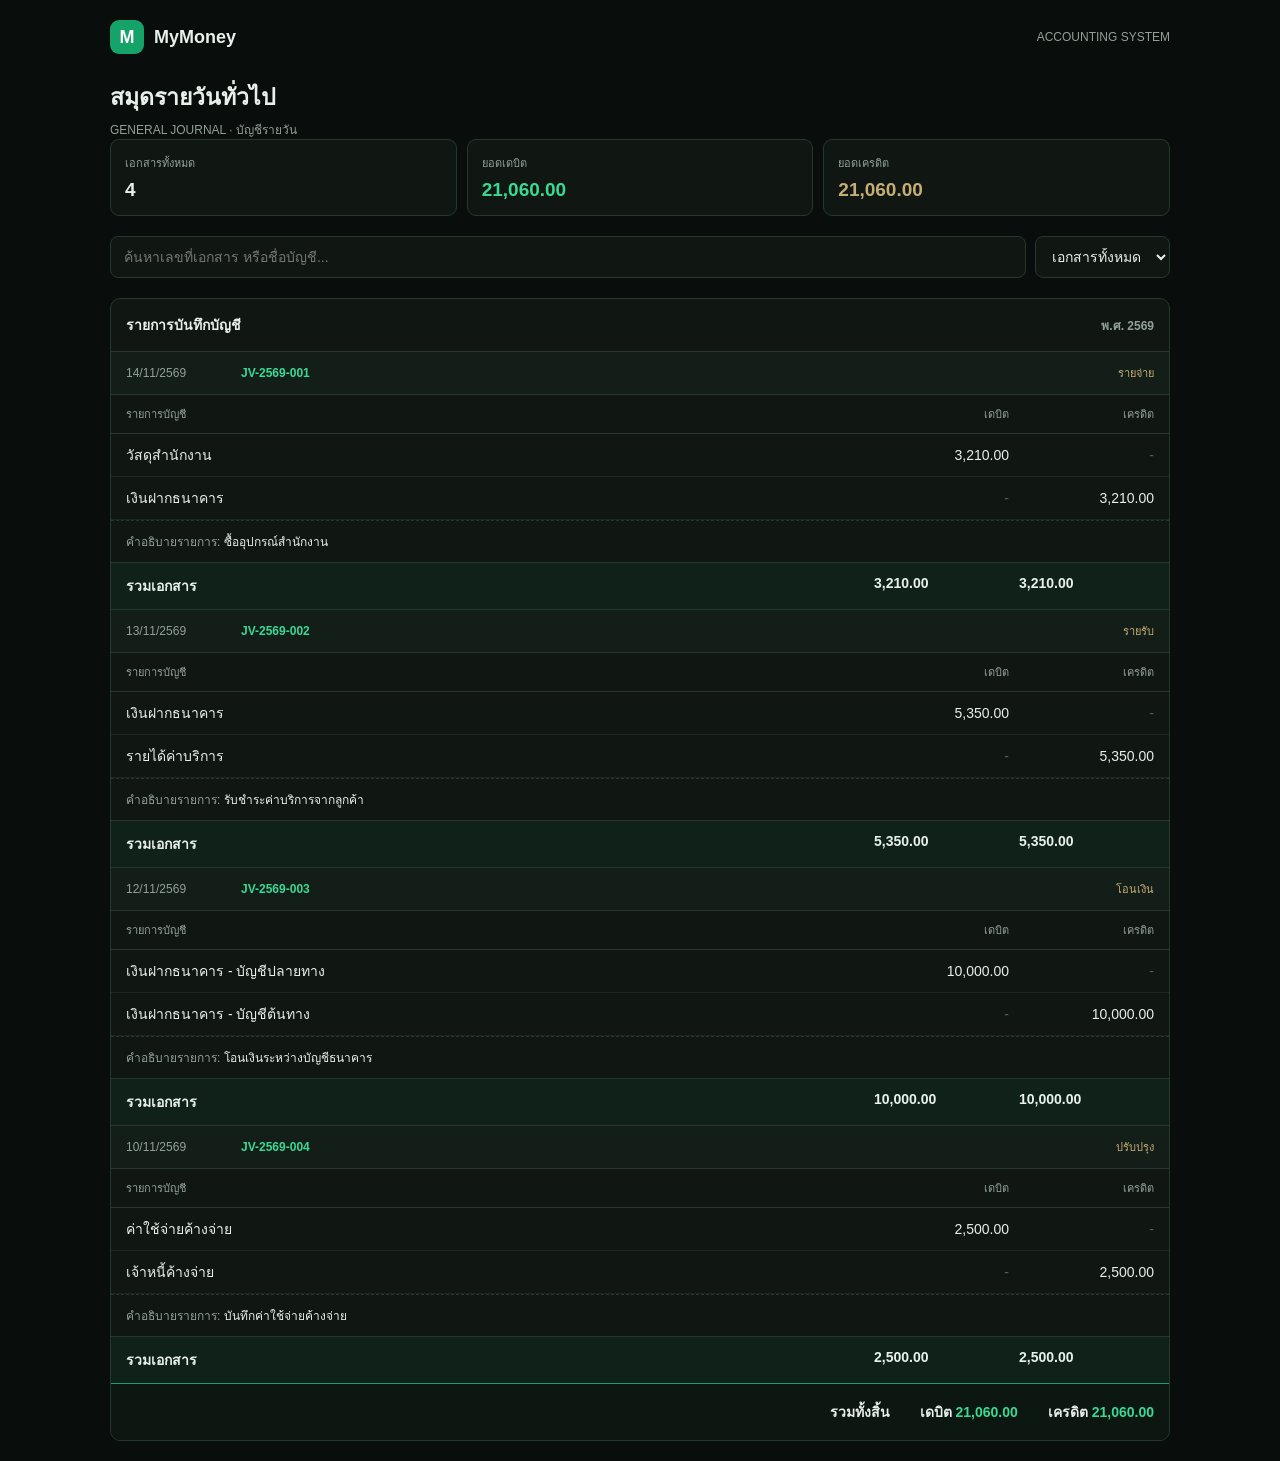
==== commit 695c2802: "Add files via upload" ====
--- a/index.html
+++ b/index.html
@@ -1,2517 +1,572 @@
-﻿<!doctype html>
-<html lang="th" style="background:#000000">
-<head>
-<meta charset="utf-8">
-<meta name="viewport" content="width=device-width, initial-scale=1, maximum-scale=1, user-scalable=no, viewport-fit=cover">
-<meta name="color-scheme" content="dark">
-<meta name="theme-color" content="#000000">
-<meta name="mobile-web-app-capable" content="yes">
-<meta name="apple-mobile-web-app-capable" content="yes">
-<meta name="apple-mobile-web-app-status-bar-style" content="black">
-<meta name="apple-mobile-web-app-title" content="MyMoney">
-<link rel="manifest" href="manifest.json">
-<link rel="preconnect" href="https://fonts.googleapis.com">
-<link rel="preconnect" href="https://fonts.gstatic.com" crossorigin>
-<link href="https://fonts.googleapis.com/css2?family=Inter:wght@400;500;600;700&family=Noto+Sans+Thai:wght@400;500;600;700&display=swap" rel="stylesheet">
-<link rel="icon" type="image/png" sizes="32x32" href="mymoney-favicon.png">
-<link rel="apple-touch-icon" sizes="180x180" href="mymoney-icon.png">
-<link rel="apple-touch-startup-image" href="splash-750x1334.png" media="(device-width: 375px) and (device-height: 667px) and (-webkit-device-pixel-ratio: 2) and (orientation: portrait)">
-<link rel="apple-touch-startup-image" href="splash-1242x2208.png" media="(device-width: 414px) and (device-height: 736px) and (-webkit-device-pixel-ratio: 3) and (orientation: portrait)">
-<link rel="apple-touch-startup-image" href="splash-1125x2436.png" media="(device-width: 375px) and (device-height: 812px) and (-webkit-device-pixel-ratio: 3) and (orientation: portrait)">
-<link rel="apple-touch-startup-image" href="splash-828x1792.png" media="(device-width: 414px) and (device-height: 896px) and (-webkit-device-pixel-ratio: 2) and (orientation: portrait)">
-<link rel="apple-touch-startup-image" href="splash-1080x2340.png" media="(device-width: 360px) and (device-height: 780px) and (-webkit-device-pixel-ratio: 3) and (orientation: portrait)">
-<link rel="apple-touch-startup-image" href="splash-1170x2532.png" media="(device-width: 390px) and (device-height: 844px) and (-webkit-device-pixel-ratio: 3) and (orientation: portrait)">
-<link rel="apple-touch-startup-image" href="splash-1284x2778.png" media="(device-width: 428px) and (device-height: 926px) and (-webkit-device-pixel-ratio: 3) and (orientation: portrait)">
-<link rel="apple-touch-startup-image" href="splash-1179x2556.png" media="(device-width: 393px) and (device-height: 852px) and (-webkit-device-pixel-ratio: 3) and (orientation: portrait)">
-<link rel="apple-touch-startup-image" href="splash-1290x2796.png" media="(device-width: 430px) and (device-height: 932px) and (-webkit-device-pixel-ratio: 3) and (orientation: portrait)">
-<link rel="apple-touch-startup-image" href="splash-2048x2732.png" media="(device-width: 1024px) and (device-height: 1366px) and (-webkit-device-pixel-ratio: 2) and (orientation: portrait)">
-<link rel="apple-touch-startup-image" href="splash-1668x2388.png" media="(device-width: 834px) and (device-height: 1194px) and (-webkit-device-pixel-ratio: 2) and (orientation: portrait)">
-<link rel="apple-touch-startup-image" href="splash-1536x2048.png" media="(device-width: 768px) and (device-height: 1024px) and (-webkit-device-pixel-ratio: 2) and (orientation: portrait)">
-<title>MyMoney</title>
-<style>
-:root{
-  color-scheme:dark;
-  --bg:#101318;--surface:#1A2028;--card:#1A2028;--panel:#1A2028;--panel2:#222A35;
-  --ink:#F1F5F9;--muted:#94A3B8;--line:#2A3441;--border:#2A3441;
-  --emerald:#10B981;--emerald-deep:#059669;--green:#10B981;
-  --gold:#10B981;--champagne:#10B981;
-  --red:#FF6B7A;--danger:#FF6B7A;
-  --field:#141922;--shadow:0 18px 40px #00000066;
-  --radius:16px;--radius-sm:12px;
-  --g:#10B981;--gd:#2A3441;
-}
-*{box-sizing:border-box}
-html,body{-webkit-text-size-adjust:100%;touch-action:pan-x pan-y}
-[hidden]{display:none!important}
-html{background:#101318!important;height:100%;overscroll-behavior:none}body{margin:0;background:#101318!important;color:var(--ink);font:15px "Inter","Noto Sans Thai",-apple-system,BlinkMacSystemFont,"Segoe UI",Tahoma,sans-serif;font-variant-numeric:tabular-nums;min-height:100%;overscroll-behavior:none;-webkit-overflow-scrolling:touch}
-button,input,select{font:inherit}
-button{cursor:pointer}
-.app{max-width:680px;margin:auto;padding:14px 12px calc(84px + env(safe-area-inset-bottom));overscroll-behavior:contain}
-.top{position:sticky;top:0;z-index:30;display:flex;justify-content:space-between;align-items:center;margin:0 -12px 12px;padding:10px 12px;background:rgba(16,19,24,.96);backdrop-filter:saturate(120%) blur(6px);-webkit-backdrop-filter:saturate(120%) blur(6px);border-bottom:1px solid var(--line)}.brand{display:flex;align-items:center;gap:16px;min-width:0}.brand-icon{width:48px;height:48px;border-radius:14px;object-fit:cover;flex-shrink:0;border:1px solid #10B981;box-shadow:0 0 18px #10B98133}.brand-copy{min-width:0}
-.eyebrow{font-size:9.5px;letter-spacing:1.2px;color:var(--muted);font-weight:600;margin:0 0 3px}
-h1{font-size:21px;margin:0;font-weight:600}h2{font-size:16px;margin:0;font-weight:600}h3{font-size:14px;margin:0;font-weight:600}
-.small{font-size:11px;color:var(--muted)}
-.btn{border:1px solid transparent;border-radius:10px;padding:8px 12px;font-weight:500;transition:background .15s,border-color .15s}
-.primary{background:linear-gradient(135deg,#10B981,#059669);color:#052E24;border-color:#10B981;box-shadow:0 8px 22px #10B98133}
-.secondary{background:var(--panel2);border-color:var(--line);color:var(--ink)}
-.danger{background:#2A1418;color:#FF6B7A;border-color:#5A2530}
-.balance{background:linear-gradient(135deg,#1E293B,#1A2028);color:var(--ink);padding:16px;border:1px solid #2A3441;border-radius:18px;box-shadow:0 14px 32px #00000066}
-.balance small{color:#94A3B8}
-.big{font-size:clamp(26px,7vw,34px);font-weight:600;margin:6px 0 12px;overflow-wrap:anywhere}
-.stats{display:grid;grid-template-columns:1fr 1fr;gap:8px;border-top:1px solid #ffffff20;padding-top:10px}
-.stats div{display:grid;gap:4px}.stats strong{font-size:15px}
-.inc{color:var(--green)}.exp{color:var(--red)}.balance .inc{color:#10B981}.balance .exp{color:#FF6B7A}
-.section{display:flex;align-items:center;justify-content:space-between;gap:8px;margin:16px 3px 8px}
-.card{background:linear-gradient(180deg,#1A2028,#141922);border:1px solid #2A3441;border-radius:14px;padding:12px;box-shadow:0 8px 20px #00000044}
-.stack{display:grid;gap:8px}
-label{display:block;color:#94A3B8;font-size:11px;font-weight:500;margin:3px 0 4px}
-input,select{display:block;width:100%;min-width:0;max-width:100%;border:1px solid #2A3441;background:#141922;border-radius:10px;padding:8px 10px;color:#F1F5F9;font-size:14px}
-input:focus,select:focus{outline:2px solid #10B981;outline-offset:1px}
-input[type="date"],input[type="month"]{display:inline-block;font-variant-numeric:tabular-nums;box-sizing:border-box;min-width:0;max-width:100%;overflow:hidden;-webkit-appearance:none;appearance:none;white-space:nowrap;text-align:center;height:44px;min-height:44px;line-height:44px;padding:0 9px;font-size:13px;vertical-align:middle}
-/* iOS Safari (incl. iPhone 16e) renders date/month inputs with collapsed inner
-   height so the value sticks to the top of the field. Force the inner value box
-   to take the full height and remove WebKit's extra pseudo-element padding.
-   Also avoid `display:block` which makes temporal input values top-aligned on iOS. */
-input[type="date"],input[type="month"]{min-height:44px;line-height:44px}
-input[type="date"]::-webkit-date-and-time-value,input[type="month"]::-webkit-date-and-time-value{min-height:100%;height:100%;line-height:44px;text-align:center;display:flex;align-items:center;justify-content:center}
-input[type="date"]::-webkit-datetime-edit,input[type="date"]::-webkit-datetime-edit-fields-wrapper,input[type="date"]::-webkit-datetime-edit-text,input[type="date"]::-webkit-datetime-edit-day-field,input[type="date"]::-webkit-datetime-edit-month-field,input[type="date"]::-webkit-datetime-edit-year-field,input[type="month"]::-webkit-datetime-edit,input[type="month"]::-webkit-datetime-edit-fields-wrapper,input[type="month"]::-webkit-datetime-edit-text,input[type="month"]::-webkit-datetime-edit-month-field,input[type="month"]::-webkit-datetime-edit-year-field{padding:0;margin:0}
-input[type="date"]::-webkit-inner-spin-button,input[type="month"]::-webkit-inner-spin-button{height:auto}
-.grid{display:grid;grid-template-columns:minmax(0,1fr) minmax(0,1fr);gap:10px}
-.grid>div{min-width:0}
-.actions{display:grid;grid-template-columns:repeat(3,1fr);gap:8px;margin-bottom:12px}
-.actions button{background:var(--panel);border:1px solid var(--line);border-radius:12px;padding:12px 3px;color:#CBD5E1;font-weight:500}
-.actions button.active{border-color:#94A3B8;background:#334155;color:#fff}
-.amount{font-size:24px;font-weight:600}
-.save{width:100%;padding:14px;margin-top:3px}
-.page{display:none}.page.active{display:block}
-.list{display:grid;gap:9px}
-.item{display:flex;gap:10px;align-items:center;background:var(--panel);border:1px solid var(--line);border-radius:15px;padding:12px}
-.ico{width:40px;height:40px;border-radius:12px;display:grid;place-items:center;font-size:20px;background:#2F3A46;color:#E2E8F0;flex-shrink:0}
-.details{flex:1;min-width:0}.title{font-weight:500;overflow-wrap:anywhere}
-.meta{font-size:11px;color:var(--muted);margin-top:4px;overflow-wrap:anywhere;line-height:1.5}
-.right{text-align:right;flex-shrink:0;font-weight:600;overflow-wrap:anywhere;max-width:45%}
-.rowbuttons{display:flex;gap:7px;justify-content:flex-end;margin-top:5px}
-.rowbuttons button{border:0;background:none;color:var(--muted);font-size:11px;padding:3px}
-.empty{text-align:center;background:var(--panel);padding:24px;border-radius:15px;color:var(--muted);font-size:13px}
-.notice{background:#1E2630;padding:12px;border:1px solid var(--line);border-radius:13px;color:#CBD5E1;font-size:11px;line-height:1.6}
-.summaryline{display:flex;justify-content:space-between;gap:12px;padding:11px 0;border-bottom:1px solid var(--line)}
-.summaryline:last-child{border-bottom:0}
-.progress{height:7px;background:#334155;border-radius:20px;overflow:hidden;margin-top:7px}
-.progress span{display:block;height:100%;background:#CBD5E1;border-radius:20px}
-.pill{font-size:10px;border-radius:20px;padding:4px 7px;background:#334155;color:#E2E8F0}
-.settings-row{display:flex;align-items:center;gap:9px;padding:10px 0;border-bottom:1px solid var(--line)}
-.settings-row:last-child{border-bottom:0}
-.settings-row .grow{flex:1;min-width:0}
-.settings-row input{max-width:125px;text-align:right}
-.settings-row button{flex-shrink:0}
-.bottom-nav{position:fixed;z-index:20;bottom:0;left:0;right:0;background:#1A2028ee;backdrop-filter:blur(18px);border-top:1px solid #2A3441;padding:8px 5px calc(8px + env(safe-area-inset-bottom));display:grid;grid-template-columns:repeat(5,1fr)}
-.nav-btn{border:0;background:transparent;color:#94A3B8;font-size:10px;font-weight:500;display:grid;justify-items:center;gap:4px;padding:5px 0}
-.nav-btn .symbol{font-size:21px;line-height:1.1}
-.nav-btn.active{color:#10B981}
-/* Keep the Record tab plus icon white with a transparent background. */
-.nav-btn[data-go="record"] .symbol{color:#FFFFFF;background:transparent;border:0;box-shadow:none}
-.message{font-size:12px;color:var(--green);min-height:16px;margin:0}
-.slip-card{margin-bottom:12px;padding:0;overflow:hidden}.slip-toggle{width:100%;display:flex;align-items:center;gap:12px;text-align:left;border:0;background:transparent;color:var(--ink);padding:15px;min-width:0}.slip-toggle-icon{width:42px;height:42px;display:grid;place-items:center;flex-shrink:0;border-radius:12px;background:#2F3A46;font-size:21px}.slip-toggle-copy{flex:1;min-width:0}.slip-toggle-copy strong{display:block;font-size:14px}.slip-toggle-copy small{display:block;color:var(--muted);font-size:11px;line-height:1.45;margin-top:4px}.slip-toggle-arrow{color:var(--muted);font-size:18px;transition:transform .18s}.slip-toggle[aria-expanded="true"] .slip-toggle-arrow{transform:rotate(180deg)}.slip-panel{padding:0 15px 15px}.slip-preview{display:block;width:100%;max-height:260px;object-fit:contain;border-radius:12px;background:#141922;border:1px solid var(--line);margin-top:10px}.slip-progress{height:6px;border-radius:20px;background:#334155;overflow:hidden;margin:8px 0}.slip-progress span{display:block;height:100%;width:0;background:#CBD5E1;transition:width .2s}.slip-raw{font-size:12px;line-height:1.5;white-space:pre-wrap;overflow-wrap:anywhere;background:#141922;border:1px solid var(--line);border-radius:10px;padding:10px;max-height:150px;overflow:auto;color:#CBD5E1}
-footer{text-align:center;color:#94A3B8;font-size:11px;padding:24px 0 0}
-
-/* Daily chart */
-.daily-chart-card{margin-top:22px;overflow:hidden}
-.daily-chart-header{display:flex;align-items:flex-start;justify-content:space-between;gap:12px}
-.daily-chart-header h2{margin:4px 0}
-.daily-chart-eyebrow{font-size:10px;letter-spacing:1.5px;color:var(--muted);font-weight:600}
-.daily-chart-subtitle{font-size:12px;color:var(--muted);margin:5px 0 0;line-height:1.5}
-.daily-chart-icon{font-size:25px;color:#CBD5E1}
-.daily-chart-controls{display:flex;align-items:center;justify-content:space-between;gap:8px;margin-top:18px}
-.daily-chart-tabs{display:flex;gap:4px;padding:4px;background:#141922;border:1px solid var(--line);border-radius:12px}
-.daily-chart-tab{border:0;border-radius:9px;padding:9px 13px;background:transparent;color:#94A3B8;font-size:13px;font-weight:500;white-space:nowrap}
-.daily-chart-tab.active[data-chart-type="Expense"]{background:#334155;color:var(--red);box-shadow:0 1px 4px #00000020}
-.daily-chart-tab.active[data-chart-type="Income"]{background:#334155;color:var(--green);box-shadow:0 1px 4px #00000020}
-.daily-chart-range{display:grid;grid-template-columns:minmax(0,1fr) minmax(0,1fr);gap:8px;margin-top:12px}
-.daily-chart-range label{display:flex;flex-direction:column;gap:5px;font-size:11px;color:var(--muted)}
-.daily-chart-range input{width:100%;min-width:0;max-width:100%;box-sizing:border-box;padding:0 8px;font-size:13px;height:44px;min-height:44px;line-height:44px;-webkit-appearance:none;appearance:none;overflow:hidden;white-space:nowrap;text-align:center}
-.daily-chart-presets{display:flex;flex-wrap:wrap;gap:6px;margin-top:10px}
-.daily-chart-preset{padding:7px 10px;border:1px solid var(--line);border-radius:9px;background:#1A2028;color:var(--muted);font-size:11px;font-weight:500}
-.daily-chart-preset.active{border-color:#6EE7B7;color:#6EE7B7;background:#12312A}
-#dailyChartMonth{width:145px;max-width:45%;padding:9px 5px;font-size:12px}
-.daily-chart-total{display:flex;flex-direction:column;gap:5px;margin-top:22px}
-.daily-chart-total span{font-size:12px;color:var(--muted)}
-.daily-chart-total strong{font-size:26px;line-height:1.35;overflow-wrap:anywhere;color:var(--red)}
-.daily-chart-bars{display:grid;grid-template-columns:repeat(31,minmax(0,1fr));align-items:end;gap:3px;height:145px;margin-top:18px;padding:8px 0 0;border-bottom:1px solid var(--line)}
-.daily-chart-bar-wrap{height:100%;display:flex;align-items:end;justify-content:center;min-width:0}
-.daily-chart-bar{display:block;width:100%;max-width:12px;min-height:3px;padding:0;border:0;border-radius:4px 4px 1px 1px;transition:height .18s ease;cursor:pointer}
-.daily-chart-bar.expense{background:#F87171}
-.daily-chart-bar.income{background:#6EE7B7}
-.daily-chart-bar.selected{outline:2px solid #F1F5F9;outline-offset:1px}
-.daily-chart-axis{display:grid;grid-template-columns:repeat(var(--days-in-month,31),minmax(0,1fr));gap:3px;margin-top:8px;font-size:10px;color:var(--muted)}
-.daily-chart-axis span{text-align:center;justify-self:stretch;white-space:nowrap}
-.daily-chart-selected{margin-top:15px;padding:12px;border-radius:11px;background:#1E2630;border:1px solid var(--line);color:#CBD5E1;font-size:12px;line-height:1.7}
-.daily-chart-selected strong{color:var(--ink)}
-.daily-chart-detail-head{display:flex;align-items:flex-start;justify-content:space-between;gap:10px;margin-bottom:8px}
-.daily-chart-detail-list{display:flex;flex-direction:column;gap:0;margin-top:7px}
-.daily-chart-detail-item{display:flex;align-items:flex-start;justify-content:space-between;gap:12px;padding:9px 0;border-top:1px solid var(--line)}
-.daily-chart-detail-name{min-width:0;overflow-wrap:anywhere;color:var(--ink);font-weight:650}
-.daily-chart-detail-meta{font-size:11px;color:var(--muted);margin-top:2px;overflow-wrap:anywhere}
-.daily-chart-detail-amount{white-space:nowrap;font-weight:500;color:var(--ink)}
-.daily-chart-detail-empty{padding:8px 0;color:var(--muted)}
-/* Reports analytics */
-.report-section-title{margin:24px 3px 12px}
-.report-section-title h2{margin:0}
-.report-subtitle{font-size:12px;color:var(--muted);line-height:1.55;margin:5px 0 0}
-.report-trend{display:grid;gap:14px}
-.trend-legend{display:flex;gap:14px;flex-wrap:wrap;font-size:11px;color:var(--muted)}
-.legend-dot{display:inline-block;width:8px;height:8px;border-radius:50%;margin-right:5px}
-.trend-list{display:grid;gap:14px}
-.trend-month{display:grid;grid-template-columns:54px minmax(0,1fr);gap:10px;align-items:center}
-.trend-month-label{font-size:11px;color:var(--muted)}
-.trend-bars{display:grid;gap:5px;min-width:0}
-.trend-bar-line{display:flex;align-items:center;gap:7px;min-width:0}
-.trend-bar-track{height:9px;flex:1;min-width:0;background:#2F3A46;border-radius:20px;overflow:hidden}
-.trend-bar-fill{height:100%;min-width:0;border-radius:20px}
-.trend-bar-fill.income{background:var(--green)}.trend-bar-fill.expense{background:var(--red)}
-.trend-value{font-size:10px;color:#E2E8F0;min-width:65px;text-align:right;font-variant-numeric:tabular-nums}
-.report-donut-layout{display:grid;grid-template-columns:minmax(120px, .85fr) minmax(0,1.15fr);gap:16px;align-items:center}
-.report-donut{width:min(100%,180px);aspect-ratio:1;border-radius:50%;margin:auto;position:relative;background:conic-gradient(#334155 0deg 360deg)}
-.report-donut::after{content:"";position:absolute;inset:25%;background:var(--panel);border:1px solid var(--line);border-radius:50%}
-.report-donut-center{position:absolute;z-index:1;inset:0;display:flex;flex-direction:column;align-items:center;justify-content:center;text-align:center;pointer-events:none}
-.report-donut-center strong{font-size:clamp(12px,3.8vw,18px);overflow-wrap:anywhere;max-width:90%}
-.report-donut-center span{font-size:10px;color:var(--muted);margin-top:3px}
-.report-legend{display:grid;gap:10px;min-width:0}
-.report-legend-row{display:grid;grid-template-columns:9px minmax(0,1fr) auto;align-items:center;gap:7px;font-size:11px}
-.report-legend-swatch{width:9px;height:9px;border-radius:3px}
-.report-legend-name{overflow-wrap:anywhere;color:#CBD5E1}
-.report-legend-value{font-weight:500;font-variant-numeric:tabular-nums;text-align:right}
-.report-compare-grid{display:grid;grid-template-columns:1fr 1fr;gap:10px}
-.report-compare-item{background:#1F2937;border:1px solid var(--line);border-radius:13px;padding:12px;min-width:0}
-.report-compare-item span{display:block;font-size:11px;color:var(--muted);margin-bottom:7px}
-.report-compare-item strong{display:block;font-size:17px;overflow-wrap:anywhere}
-.report-change{font-size:11px;margin-top:6px;color:var(--muted);line-height:1.5}
-.report-change.good{color:var(--green)}.report-change.bad{color:var(--red)}
-.report-empty{font-size:12px;color:var(--muted);text-align:center;padding:20px 8px}
-@media(max-width:380px){.report-donut-layout{grid-template-columns:1fr}.report-donut{width:145px}.report-legend{gap:8px}.trend-month{grid-template-columns:43px minmax(0,1fr)}.trend-value{min-width:57px;font-size:9px}}
-/* tx record form layout (Income/Expense/Transfer) — scoped, preserve theme */
-.tx-form .tx-grid.tx-grid-2{display:grid;grid-template-columns:minmax(0,1fr) minmax(0,1fr);gap:10px;align-items:end}
-.tx-form .tx-grid>div,.tx-form #dateNoteGrid{min-width:0}
-.tx-form #dateNoteGrid label{display:block}
-.tx-form input,.tx-form select{max-width:100%;box-sizing:border-box}
-/* date + doc number row: equal 50:50, aligned edges (scoped; do not affect other rows) */
-.tx-form #txDateDocRow{display:grid;grid-template-columns:repeat(2,minmax(0,1fr));gap:10px;align-items:end}
-.tx-form #txDateDocRow>div{min-width:0;width:100%;box-sizing:border-box}
-.tx-form #txDateDocRow input{display:block;width:100%;min-width:0;max-width:100%;box-sizing:border-box;margin:0;padding:10px 9px;height:44px;min-height:44px;font:inherit;font-size:13px;line-height:1.2;border:1px solid #2A3441;border-radius:10px;background:#141922;color:#F1F5F9;-webkit-appearance:none;appearance:none;overflow:hidden;vertical-align:middle}
-@media(max-width:360px){
-  .tx-form .tx-grid.tx-grid-2:not(#txDateDocRow){grid-template-columns:minmax(0,1fr)}
-}
-@media(max-width:480px){
-  .tx-form input,.tx-form select{font-size:16px;min-height:44px}
-}
-@media(max-width:420px){
-  .app{padding-left:10px;padding-right:10px}
-  .card{padding:13px}
-  .grid{grid-template-columns:minmax(0,1fr) minmax(0,1fr);gap:8px}
-  .grid input,.grid select{font-size:13px;padding:10px 7px}
-  .nav-btn{font-size:9px}
-  .item{gap:7px;padding:10px}.ico{width:34px;height:34px}
-  .daily-chart-card{padding:13px}
-  .daily-chart-bars{gap:2px;height:125px}
-  .daily-chart-axis{gap:2px;font-size:9px}
-  .daily-chart-tab{padding:8px 10px}
-  .daily-chart-range input{font-size:12px;padding:0 5px}
-  .daily-chart-bars{overflow:hidden}
-}
-@media(max-width:350px){
-  .daily-chart-controls{align-items:stretch;flex-direction:column}
-  .grid{grid-template-columns:minmax(0,1fr)}
-}
-
-/* Planning and goals */
-.feature-grid{display:grid;grid-template-columns:repeat(2,minmax(0,1fr));gap:10px;margin-top:12px}
-.feature-link{display:flex;flex-direction:column;gap:7px;align-items:flex-start;text-align:left;background:var(--panel);border:1px solid var(--line);border-radius:15px;padding:14px;color:var(--ink);min-width:0}
-.feature-link .feature-icon{font-size:22px}.feature-link strong{font-size:13px}.feature-link small{font-size:11px;color:var(--muted);line-height:1.4}
-.feature-card{margin-bottom:12px}.feature-form{display:grid;gap:10px}.feature-form .grid{align-items:end}
-.feature-item{background:var(--panel);border:1px solid var(--line);border-radius:15px;padding:13px;margin-bottom:9px;min-width:0}
-.feature-item-head{display:flex;justify-content:space-between;gap:10px;align-items:flex-start}.feature-item-head>div:first-child{min-width:0;flex:1}.feature-item strong{overflow-wrap:anywhere}.feature-meta{font-size:11px;color:var(--muted);line-height:1.6;margin-top:5px;overflow-wrap:anywhere}
-.feature-actions{display:flex;gap:7px;flex-wrap:wrap;margin-top:10px}.feature-actions .btn{padding:8px 10px;font-size:11px}
-.feature-progress{height:8px;background:#334155;border-radius:20px;overflow:hidden;margin-top:10px}.feature-progress span{display:block;height:100%;background:var(--green);border-radius:20px}
-.feature-progress.over span{background:var(--red)}
-.feature-stats{display:grid;grid-template-columns:repeat(2,minmax(0,1fr));gap:10px}.feature-stat{background:#1F2937;border:1px solid var(--line);border-radius:13px;padding:12px;min-width:0}.feature-stat span{display:block;color:var(--muted);font-size:11px}.feature-stat strong{display:block;margin-top:6px;font-size:17px;overflow-wrap:anywhere}
-.status-paid{color:var(--green)}.status-due{color:#FBBF24}
-.forecast-card{margin-top:12px}.forecast-card .feature-stat strong{font-size:clamp(14px,4vw,19px)}
-.warning-note{border:1px solid #6b5430;background:#2c261b;color:#f5d58d;border-radius:12px;padding:11px;font-size:12px;line-height:1.6}
-@media(max-width:680px){input,select,textarea{font-size:16px}}
-@media(max-width:360px){.feature-grid{gap:7px}.feature-link{padding:11px}.feature-item{padding:11px}.feature-stats{gap:7px}}
-
-
-
-
-/* Collapsible settings sections */
-.settings-collapse-card{padding:0;overflow:hidden;margin-bottom:12px}
-.settings-collapse-toggle{width:100%;display:flex;align-items:center;gap:11px;text-align:left;border:0;background:transparent;color:var(--ink);padding:14px;min-width:0}
-.settings-collapse-symbol{width:40px;height:40px;display:grid;place-items:center;flex-shrink:0;border-radius:12px;background:#2F3A46;font-size:21px;color:#E2E8F0}
-.settings-collapse-copy{flex:1;min-width:0}
-.settings-collapse-copy strong{display:block;font-size:14px}
-.settings-collapse-copy small{display:block;color:var(--muted);font-size:11px;line-height:1.45;margin-top:4px}
-.settings-collapse-arrow{color:var(--muted);font-size:19px;transition:transform .18s}
-.settings-collapse-toggle[aria-expanded="true"] .settings-collapse-arrow{transform:rotate(180deg)}
-.settings-collapse-panel{padding:0 14px 14px}
-
-/* Collapsible history filters and transaction display limit */
-.history-filter-card{padding:0;overflow:hidden}
-.history-filter-toggle{width:100%;display:flex;align-items:center;gap:11px;text-align:left;border:0;background:transparent;color:var(--ink);padding:14px;min-width:0}
-.history-filter-symbol{width:40px;height:40px;display:grid;place-items:center;flex-shrink:0;border-radius:12px;background:#2F3A46;font-size:21px;color:#E2E8F0}
-.history-filter-copy{flex:1;min-width:0}
-.history-filter-copy strong{display:block;font-size:14px}
-.history-filter-copy small{display:block;color:var(--muted);font-size:11px;line-height:1.45;margin-top:4px}
-.history-filter-arrow{color:var(--muted);font-size:19px;transition:transform .18s}
-.history-filter-toggle[aria-expanded="true"] .history-filter-arrow{transform:rotate(180deg)}
-.history-filter-panel{padding:0 14px 14px}
-.history-list-heading{align-items:center;flex-wrap:wrap}
-.history-list-heading h3{flex:1;min-width:0;line-height:1.5}
-.history-limit-control{display:flex;align-items:center;gap:7px;flex-shrink:0}
-.history-limit-control label{margin:0;white-space:nowrap}
-.history-limit-control select{width:auto;max-width:145px;padding:8px 9px;font-size:12px}
-
-/* ===== History filter fields: exact matching control dimensions ===== */
-#page-history .grid {
-  display: grid;
-  grid-template-columns: minmax(0, 1fr) minmax(0, 1fr);
-  gap: 10px;
-  align-items: end;
-  min-width: 0;
-}
-#page-history .grid > div {
-  min-width: 0;
-  width: 100%;
-}
-/* Make the Type selector and all date/month fields use the same box model. */
-#page-history #filter,
-#page-history #historyMonth,
-#page-history #historyFrom,
-#page-history #historyTo {
-  text-align: center;
-  display: inline-block;
-  box-sizing: border-box;
-  width: 100%;
-  min-width: 0;
-  max-width: 100%;
-  height: 44px;
-  min-height: 44px;
-  margin: 0;
-  padding: 0 9px;
-  font-family: inherit;
-  font-size: 14px;
-  line-height: 44px;
-  border: 1px solid #334155;
-  border-radius: 12px;
-  vertical-align: middle;
-  font-variant-numeric: tabular-nums;
-}
-/* Prevent iOS native date/month controls from forcing a wider field. */
-#page-history input[type="date"],
-#page-history input[type="month"],
-#page-reports #reportMonth {
-  -webkit-appearance: none;
-  appearance: none;
-  overflow: hidden;
-  white-space: nowrap;
-}
-#page-history .grid label {
-  display: block;
-  margin: 4px 0 6px;
-  line-height: 1.4;
-}
-/* Keep the other pages responsive without squeezing their fields. */
-#page-reports #reportMonth {
-  box-sizing: border-box;
-  width: 100%;
-  min-width: 0;
-  max-width: 100%;
-  height: 44px;
-  min-height: 44px;
-  margin: 0;
-  padding: 0 9px;
-  font-size: 14px;
-  line-height: 44px;
-  border: 1px solid #334155;
-  border-radius: 12px;
-  vertical-align: middle;
-}
-@media (max-width: 420px) {
-  #page-history .grid { gap: 8px; }
-  #page-history #filter,
-  #page-history #historyMonth,
-  #page-history #historyFrom,
-  #page-history #historyTo { padding-left: 7px; padding-right: 7px; font-size: 13px; }
-}
-
-/* MyMoney Splash Screen */
-#mymoney-splash {
-  position: fixed;
-  inset: 0;
-  z-index: 99999;
-  display: flex;
-  flex-direction: column;
-  align-items: center;
-  justify-content: center;
-  gap: 18px;
-  background: #000000;
-  opacity: 1;
-  visibility: visible;
-  pointer-events: auto;
-  /* No transition/animation to avoid any flash or flicker. */
-}
-
-#mymoney-splash.hide {
-  display: none !important;
-}
-
-#mymoney-splash .splash-mark {
-  position: relative;
-  width: 112px;
-  height: 112px;
-  display: grid;
-  place-items: center;
-  isolation: isolate;
-}
-
-#mymoney-splash .splash-logo {
-  display: block;
-  width: 112px;
-  height: 112px;
-  object-fit: contain;
-  border-radius: 25px;
-  /* Keep the base logo still; only the small orbit highlight moves. */
-  animation: none;
-}
-
-@media (prefers-reduced-motion: reduce) {
-  #mymoney-splash .splash-name { animation: none; }
-}
-
-#mymoney-splash .splash-name {
-  color: #f4fff9;
-  background: linear-gradient(100deg, #ffffff 0%, #c7ffe4 28%, #68e0ad 58%, #d7fff0 78%, #ffffff 100%);
-  -webkit-background-clip: text;
-  background-clip: text;
-  -webkit-text-fill-color: transparent;
-  font-size: 30px;
-  font-weight: 800;
-  letter-spacing: 0.7px;
-  margin: 0;
-  line-height: 1.2;
-  text-shadow: 0 0 26px rgba(87, 224, 165, 0.12);
-  filter: drop-shadow(0 2px 12px rgba(77, 220, 157, 0.14));
-  background-size: 220% 100%;
-}
-
-@keyframes mymoney-text-glide {
-  0%, 100% { background-position: 0% 50%; }
-  50% { background-position: 100% 50%; }
-}
-
-#mymoney-splash .splash-caption {
-  color: #b8c9c0;
-  font-size: 13px;
-  font-weight: 500;
-  letter-spacing: 0.25px;
-  margin: 0;
-  text-shadow: 0 0 14px rgba(107, 226, 172, 0.12);
-}
-
-#mymoney-splash #splashEnter {
-  color: #07140e;
-  font-weight: 750;
-  letter-spacing: 0.2px;
-  border: 1px solid rgba(191, 255, 224, 0.52);
-  background: linear-gradient(115deg, #c6ffe2 0%, #63dba5 45%, #a2f5ce 100%);
-  box-shadow: 0 8px 28px rgba(75, 220, 156, 0.22), inset 0 1px 0 rgba(255,255,255,.55);
-  transition: filter .18s ease, box-shadow .18s ease;
-}
-
-#mymoney-splash #splashEnter:active {
-  filter: brightness(.94);
-  box-shadow: 0 4px 16px rgba(75, 220, 156, 0.18), inset 0 1px 0 rgba(255,255,255,.4);
-}
-
-/* Splash / loading screen */
-#splashScreen{position:fixed;inset:0;z-index:9999;display:grid;place-items:center;background:radial-gradient(1200px 800px at 50% -10%,#1f2630 0%,transparent 60%),radial-gradient(900px 700px at 100% 100%,#1a1f26 0%,transparent 55%),#000000;color:var(--ink);overflow:hidden;transition:opacity .6s ease,visibility .6s ease,transform .6s ease}
-#splashScreen.splash-hide{opacity:0;visibility:hidden;pointer-events:none;transform:scale(1.03)}
-.splash-inner{display:grid;place-items:center;gap:18px;text-align:center;padding:24px;max-width:420px;width:100%}
-.splash-logo-wrap{position:relative;width:112px;height:112px;display:grid;place-items:center}
-.splash-glow{position:absolute;inset:-28px;border-radius:50%;background:radial-gradient(circle,rgba(185,194,203,.22) 0%,transparent 65%);filter:blur(10px);animation:splashPulse 2.2s ease-in-out infinite}
-.splash-ring{position:absolute;inset:-16px;border-radius:50%;border:2px solid rgba(185,194,203,.16);border-top-color:rgba(185,194,203,.9);animation:splashSpin 1.5s linear infinite}
-.splash-logo{width:90px;height:90px;border-radius:24px;object-fit:cover;box-shadow:0 20px 46px rgba(0,0,0,.6),inset 0 0 0 1px rgba(255,255,255,.08);animation:splashFloat 2.6s ease-in-out infinite}
-.splash-title{font-size:30px;font-weight:600;letter-spacing:.6px;margin:0;background:linear-gradient(180deg,#ffffff 0%,#b9c2cb 100%);-webkit-background-clip:text;background-clip:text;color:transparent}
-.splash-subtitle{font-size:13px;color:var(--muted);margin:0;letter-spacing:.4px}
-.splash-bar{width:190px;height:4px;border-radius:999px;background:rgba(255,255,255,.08);overflow:hidden;margin-top:6px;position:relative}
-.splash-bar span{position:absolute;inset:0 100% 0 0;background:linear-gradient(90deg,transparent,#d7dde3 50%,transparent);animation:splashShimmer 1.6s ease-in-out infinite}
-.splash-dots{display:flex;gap:7px;margin-top:2px}
-.splash-dots i{width:6px;height:6px;border-radius:50%;background:rgba(185,194,203,.35);animation:splashBlink 1.2s ease-in-out infinite}
-.splash-dots i:nth-child(2){animation-delay:.18s}
-.splash-dots i:nth-child(3){animation-delay:.36s}
-@keyframes splashSpin{to{transform:rotate(360deg)}}
-@keyframes splashPulse{0%,100%{opacity:.5;transform:scale(.95)}50%{opacity:1;transform:scale(1.07)}}
-@keyframes splashFloat{0%,100%{transform:translateY(0)}50%{transform:translateY(-7px)}}
-@keyframes splashShimmer{0%{transform:translateX(-100%)}100%{transform:translateX(200%)}}
-@keyframes splashBlink{0%,80%,100%{opacity:.28;transform:scale(.75)}40%{opacity:1;transform:scale(1.2)}}
-@media (prefers-reduced-motion:reduce){#splashScreen .splash-ring,#splashScreen .splash-glow,#splashScreen .splash-logo,#splashScreen .splash-bar span,#splashScreen .splash-dots i{animation:none}}
-/* Compact record page: fits a phone viewport without scrolling by default */
-/* Keep the slip OCR panel/status able to grow; allow vertical scrolling only after reading a slip */
-#page-record,#page-record .section,#page-record .stack,#page-record .slip-card,#page-record .slip-panel{min-height:0;overflow:visible;}
-#page-record .slip-panel{max-height:none;}
-/* Default: lock vertical scrolling on the compact Record page */
-html.record-page{overflow-y:hidden!important;overflow-x:hidden!important;height:100%!important;min-height:100%;}
-body.record-page{overflow-y:hidden!important;overflow-x:hidden!important;height:100%!important;min-height:100%;-webkit-overflow-scrolling:touch;}
-body.record-page .app{min-height:100dvh;height:100%!important;overflow:hidden!important;}
-/* After reading a slip (or opening the slip reader): re-enable vertical scrolling */
-html.record-page.slip-read,body.record-page.slip-read{overflow-y:auto!important;height:auto!important;min-height:100%;}
-body.record-page.slip-read .app{height:auto!important;overflow:visible!important;}
-html.record-page{overflow-y:hidden!important;overflow-x:hidden!important;height:100%!important;min-height:100%;}
-body.record-page{overflow-y:hidden!important;overflow-x:hidden!important;height:100%!important;min-height:100%;-webkit-overflow-scrolling:touch;}
-body.record-page .app{min-height:100dvh;height:100%!important;overflow:hidden!important;}
-/* After reading a slip (or opening the slip reader): re-enable vertical scrolling */
-html.record-page.slip-read,body.record-page.slip-read{overflow-y:auto!important;height:auto!important;min-height:100%;}
-body.record-page.slip-read .app{height:auto!important;overflow:visible!important;}
-body.record-page .app{padding-top:12px;padding-bottom:60px}
-#page-record .section{margin:4px 3px 3px}
-#page-record .section h2{font-size:16px}
-#page-record .eyebrow{margin:0 0 2px}
-#page-record .slip-card{margin-bottom:6px}
-#page-record .slip-toggle{padding:8px 10px;gap:8px}
-#page-record .slip-toggle-icon{width:32px;height:32px;font-size:17px;border-radius:10px}
-#page-record .slip-toggle-copy strong{font-size:13px}
-#page-record .slip-toggle-copy small{font-size:10px;margin-top:2px;line-height:1.25}
-#page-record .slip-toggle-arrow{font-size:16px}
-#page-record .actions{margin:4px 0;gap:6px}
-#page-record .actions button{padding:8px 10px;font-size:13px;border-radius:10px}
-#page-record .card{padding:10px;border-radius:16px}
-#page-record .stack{gap:6px}
-#page-record label{margin:2px 0 3px;font-size:11px}
-#page-record input,#page-record select{padding:8px 10px}
-#page-record .amount{font-size:20px}
-#page-record .grid{gap:6px}
-#page-record .save{padding:10px;margin-top:2px;font-size:14px}
-#page-record .message{min-height:12px;font-size:11px;margin-top:2px}
-#page-record #dateNoteGrid{display:block;min-width:0}
-#page-record #dateNoteGrid input{width:100%;box-sizing:border-box}
-
-
-/* ===== MyMoney Compact Plus: tighter spacing, clearer hierarchy ===== */
-.app{padding:14px 12px calc(88px + env(safe-area-inset-bottom))}
-.top{margin:0 -12px 14px;padding:10px 12px}
-.brand{gap:16px}
-.brand-icon{width:42px;height:42px;border-radius:12px}
-h1{font-size:23px}
-.section{margin:18px 2px 9px;gap:8px}
-.card{padding:14px;border-radius:16px}
-.balance{padding:18px;border-radius:20px}
-.big{font-size:clamp(27px,7.5vw,38px);margin:6px 0 14px}
-.stats{gap:9px;padding-top:12px}
-.stats div{gap:5px}
-.stack{gap:8px}
-.feature-grid{gap:8px;margin-top:8px}
-.feature-link{gap:5px;padding:12px;border-radius:13px}
-.feature-link .feature-icon{font-size:20px}
-.feature-item{padding:11px;margin-bottom:8px;border-radius:13px}
-.feature-stats{gap:8px}
-.feature-stat{padding:10px;border-radius:11px}
-.daily-chart-card{margin-top:14px}
-.daily-chart-controls{margin-top:12px}
-.daily-chart-range{margin-top:9px}
-.daily-chart-presets{margin-top:8px}
-.daily-chart-total{margin-top:15px}
-.daily-chart-total strong{font-size:23px}
-.daily-chart-bars{height:118px;margin-top:12px}
-.daily-chart-selected{margin-top:10px;padding:10px}
-.report-section-title{margin:18px 2px 9px}
-.report-trend{gap:10px}
-.trend-list{gap:10px}
-.trend-month{grid-template-columns:48px minmax(0,1fr);gap:8px}
-.report-donut-layout{gap:12px}
-.report-compare-grid{gap:8px}
-.report-compare-item{padding:10px;border-radius:11px}
-.list{gap:7px}
-.item{padding:10px;border-radius:13px}
-.ico{width:36px;height:36px;border-radius:10px;font-size:18px}
-.empty{padding:18px}
-.history-filter-toggle,.settings-collapse-toggle{padding:11px;gap:9px}
-.history-filter-symbol,.settings-collapse-symbol{width:34px;height:34px;border-radius:10px;font-size:18px}
-.history-filter-panel,.settings-collapse-panel{padding:0 11px 11px}
-.slip-toggle{padding:11px}
-.settings-row{padding:8px 0;gap:7px}
-.bottom-nav{padding-top:6px;padding-bottom:calc(6px + env(safe-area-inset-bottom))}
-.nav-btn{gap:3px;padding:4px 0}
-.nav-btn .symbol{font-size:19px}
-.btn{padding:9px 12px;border-radius:10px}
-input,select{border-radius:10px}
-footer{padding-top:16px}
-@media(max-width:480px){
-  .app{padding:10px 10px calc(82px + env(safe-area-inset-bottom))}
-  .top{margin:0 2px 11px}
-  .brand-icon{width:38px;height:38px}
-  h1{font-size:21px}
-  .balance{padding:16px;border-radius:18px}
-  .big{font-size:clamp(26px,7.2vw,34px);margin:5px 0 12px}
-  .card{padding:12px;border-radius:14px}
-  .section{margin:15px 2px 8px}
-  .daily-chart-card{padding:12px}
-  .daily-chart-bars{height:105px}
-  .feature-link{padding:10px}
-  .feature-stat strong{font-size:15px}
-  .report-section-title{margin:16px 2px 8px}
-  .report-donut{width:min(100%,150px)}
-  .item{padding:9px}
-  .bottom-nav{padding-left:3px;padding-right:3px}
-}
-@media(max-width:350px){
-  .app{padding-left:8px;padding-right:8px}
-  .card{padding:10px}
-  .balance{padding:13px}
-  .section{gap:6px}
-  .btn{padding:8px 9px;font-size:12px}
-  .nav-btn .symbol{font-size:18px}
-}
-/* Keep the transaction form compact and usable; don't disable scrolling on other pages. */
-@media(min-width:481px){
-  #page-record .card{padding:13px}
-}
-
-
-/* ===== Compact Premium overrides ===== */
-.app{padding:12px 10px calc(80px + env(safe-area-inset-bottom))}
-h1{font-size:20px;font-weight:600;margin:0}
-h2{font-size:15px;font-weight:600;margin:0}
-h3{font-size:13px;font-weight:600;margin:0}
-.small{font-size:10.5px}
-.eyebrow{font-size:9px;letter-spacing:1.1px;font-weight:600;margin:0 0 2px}
-.btn{padding:7px 11px;font-weight:500;border-radius:9px;font-size:13px}
-.balance{padding:14px;border-radius:16px}
-.big{font-size:clamp(24px,6.5vw,32px);font-weight:600;margin:5px 0 10px}
-.stats{gap:7px;padding-top:8px}
-.stats div{gap:3px}
-.stats strong{font-size:14px}
-.section{gap:7px;margin:14px 3px 6px}
-.card{padding:11px;border-radius:13px}
-.stack{gap:7px}
-label{font-size:10.5px;font-weight:500;margin:2px 0 3px}
-input,select{padding:7px 9px;border-radius:9px;font-size:13px}
-.top{margin:2px 3px 10px}
-.brand-icon{width:34px;height:34px;border-radius:9px}
-.bottom-nav{padding:5px 3px calc(5px + env(safe-area-inset-bottom))}
-.nav-btn{font-size:9px;font-weight:500;gap:2px;padding:3px 0}
-.slip-toggle{padding:8px;gap:8px}
-.slip-toggle-icon{width:30px;height:30px;border-radius:8px;font-size:15px}
-.settings-collapse-toggle{padding:8px;gap:8px}
-.settings-collapse-symbol{width:28px;height:28px;border-radius:8px;font-size:14px}
-.history-filter-toggle{padding:8px;gap:8px}
-.history-filter-symbol{width:28px;height:28px;border-radius:8px;font-size:14px}
-.item{padding:8px;gap:7px;border-radius:10px}
-.ico{width:34px;height:34px;border-radius:9px;font-size:18px}
-.feature-item{padding:8px;border-radius:10px;margin-bottom:7px}
-.feature-link{padding:8px;gap:5px;border-radius:10px}
-.feature-icon{width:26px;height:26px;border-radius:7px;font-size:14px}
-.feature-link strong{font-size:12px}
-.feature-link small{font-size:10px}
-.feature-stat{padding:6px 8px;border-radius:8px}
-.feature-progress{height:5px;margin-top:7px}
-.trend-bar-track{height:6px}
-.report-donut{width:min(100%,130px)}
-.settings-row{padding:6px 0;gap:7px}
-.pill{padding:3px 7px;font-size:10px;font-weight:500}
-.feature-meta{font-size:10.5px}
-.summaryline{padding:4px 0}
-.message{font-size:11px}
-
-/* Save button color by type */
-.btn.save.save-expense{background:linear-gradient(135deg,#FF6B7A,#C93A4A);color:#FFF;border-color:#FF6B7A;box-shadow:0 8px 22px #FF6B7A33}
-.btn.save.save-transfer{background:linear-gradient(135deg,#10B981,#A8893F);color:#1A1608;border-color:#10B981;box-shadow:0 8px 22px #10B98133}
-.btn.save.save-income{background:linear-gradient(135deg,#10B981,#059669);color:#052E24;border-color:#10B981;box-shadow:0 8px 22px #10B98133}
-
-/* Prevent scroll bounce/overscroll on iOS and desktop */
-html,body{overscroll-behavior:none}
-.app{overscroll-behavior:contain}
-.slip-raw{overscroll-behavior:contain}
-
-/* ===== Dashboard above-the-fold compact ===== */
-.daily-chart-card{padding:10px}
-.daily-chart-bars{height:90px;gap:2px;margin-top:6px}
-.daily-chart-header h2{font-size:14px;margin-top:3px}
-.daily-chart-subtitle{font-size:10px}
-.daily-chart-eyebrow{font-size:9px}
-.daily-chart-presets{gap:4px;margin-top:6px}
-.daily-chart-preset{padding:4px 8px;font-size:10px}
-.daily-chart-range{gap:6px;margin-top:6px}
-.daily-chart-range label{font-size:10px}
-.daily-chart-range input{height:34px;font-size:12px}
-.daily-chart-tabs{gap:4px}
-.daily-chart-tab{padding:4px 10px;font-size:11px}
-.daily-chart-total{margin-top:6px;font-size:11px}
-.daily-chart-selected{font-size:10px;margin-top:4px}
-.forecast-card{padding:10px}
-.feature-stats{gap:6px}
-.feature-stat{padding:5px 7px}
-.balance{padding:12px}
-.big{margin:4px 0 8px}
-.stats{padding-top:6px;gap:6px}
-
-/* ===== Interactive UI: Toast + Popup + BottomSheet ===== */
-.toast-container{position:fixed;left:50%;transform:translateX(-50%);bottom:calc(80px + env(safe-area-inset-bottom));z-index:40;display:grid;gap:8px;pointer-events:none;max-width:92vw;width:360px}
-.toast{pointer-events:auto;display:flex;align-items:center;gap:10px;padding:10px 14px;border-radius:12px;background:linear-gradient(180deg,#222A35,#1A2028);border:1px solid #2A3441;color:#F1F5F9;font-size:12px;font-weight:500;box-shadow:0 12px 30px #00000066;opacity:0;transform:translateY(12px);transition:opacity .2s,transform .2s}
-.toast.show{opacity:1;transform:translateY(0)}
-.toast.success{border-color:#10B981}
-.toast.error{border-color:#FF6B7A}
-.toast.info{border-color:#10B981}
-.toast.warning{border-color:#10B981}
-.popup-backdrop{position:fixed;inset:0;z-index:70;background:#00000088;backdrop-filter:blur(6px);display:none;align-items:center;justify-content:center;padding:20px}
-.popup-backdrop.show{display:flex}
-.popup{width:100%;max-width:360px;background:linear-gradient(180deg,#1A2028,#1A2028);border:1px solid #2A3441;border-radius:18px;padding:20px;box-shadow:0 24px 60px #00000088;transform:scale(.96);opacity:0;transition:transform .18s,opacity .18s}
-.popup-backdrop.show .popup{transform:scale(1);opacity:1}
-.popup-icon{width:44px;height:44px;border-radius:12px;display:grid;place-items:center;font-size:22px;margin-bottom:10px}
-.popup-icon.success{background:#10B98122;color:#10B981}
-.popup-icon.error{background:#FF6B7A22;color:#FF6B7A}
-.popup-icon.warning{background:#10B98122;color:#10B981}
-.popup-icon.info{background:#10B98122;color:#10B981}
-.popup-title{font-size:16px;font-weight:600;margin:0 0 6px}
-.popup-message{font-size:13px;color:#94A3B8;margin:0 0 16px;line-height:1.5}
-.popup-actions{display:flex;gap:8px;justify-content:flex-end}
-.popup-actions .btn{flex:1}
-.bottom-sheet-backdrop{position:fixed;inset:0;z-index:60;background:#00000088;backdrop-filter:blur(6px);display:none}
-.bottom-sheet-backdrop.show{display:block}
-.bottom-sheet{position:fixed;left:0;right:0;bottom:0;z-index:61;background:linear-gradient(180deg,#1A2028,#1A2028);border-top:1px solid #2A3441;border-radius:20px 20px 0 0;padding:0 0 calc(16px + env(safe-area-inset-bottom));max-height:85vh;display:flex;flex-direction:column;transform:translateY(100%);transition:transform .22s ease;box-shadow:0 -16px 40px #00000066}
-.bottom-sheet.show{transform:translateY(0)}
-.bottom-sheet-handle{width:40px;height:4px;border-radius:999px;background:#334155;margin:10px auto 6px}
-.bottom-sheet-header{display:flex;align-items:center;justify-content:space-between;padding:4px 16px 10px}
-.bottom-sheet-title{font-size:15px;font-weight:600;margin:0}
-.bottom-sheet-body{padding:0 16px;overflow-y:auto;flex:1;-webkit-overflow-scrolling:touch}
-.bottom-sheet-footer{padding:12px 16px 0;display:flex;gap:8px}
-@media(min-width:768px){
-  .bottom-sheet{left:50%;right:auto;bottom:auto;top:50%;transform:translate(-50%,-50%) scale(.96);border-radius:18px;max-width:480px;width:92vw;opacity:0;transition:transform .18s,opacity .18s}
-  .bottom-sheet.show{transform:translate(-50%,-50%) scale(1);opacity:1}
-}
-
-.dropdown{position:relative;display:inline-block}
-.dropdown-trigger{display:flex;align-items:center;justify-content:space-between;gap:8px;padding:8px 12px;border:1px solid #2A3441;border-radius:10px;background:#141922;color:#F1F5F9;font-size:13px;font-weight:500;cursor:pointer;min-width:0}
-.dropdown-trigger .chev{font-size:10px;color:#94A3B8;transition:transform .15s}
-.dropdown.open .dropdown-trigger .chev{transform:rotate(180deg)}
-.dropdown-panel{position:absolute;top:calc(100% + 4px);left:0;right:0;z-index:50;background:linear-gradient(180deg,#1A2028,#1A2028);border:1px solid #2A3441;border-radius:12px;padding:4px;max-height:240px;overflow-y:auto;box-shadow:0 16px 40px #00000066;display:none;-webkit-overflow-scrolling:touch}
-.dropdown.open .dropdown-panel{display:block;animation:dropFade .12s ease}
-@keyframes dropFade{from{opacity:0;transform:translateY(-4px)}to{opacity:1;transform:translateY(0)}}
-.dropdown-item{display:flex;align-items:center;justify-content:space-between;gap:8px;padding:9px 10px;border-radius:8px;font-size:13px;font-weight:400;color:#F1F5F9;cursor:pointer}
-.dropdown-item:hover{background:#222A35}
-.dropdown-item.active{color:#10B981;font-weight:500}
-.dropdown-item .check{color:#10B981;font-size:12px;opacity:0}
-.dropdown-item.active .check{opacity:1}
-.dropdown-search{padding:6px}
-.dropdown-search input{padding:7px 9px;font-size:12px}
-.btn{transition:transform .12s,background .15s,border-color .15s}
-.btn:active{transform:scale(.97)}
-.card,.feature-item,.item,.feature-link{transition:transform .15s,box-shadow .15s}
-@media(hover:hover){.card:hover,.feature-item:hover,.item:hover,.feature-link:hover{transform:translateY(-1px)}}
-.skeleton{background:linear-gradient(90deg,#222A35 0%,#2a332d 50%,#222A35 100%);background-size:200% 100%;animation:skeletonShimmer 1.2s infinite linear;border-radius:8px}
-@keyframes skeletonShimmer{0%{background-position:200% 0}100%{background-position:-200% 0}}
-@media(prefers-reduced-motion:reduce){.toast,.popup,.bottom-sheet,.dropdown-panel,.fab-menu,.skeleton{animation:none;transition:none}.btn:active,.card:hover{transform:none}}
-
-/* Compact overview & reports */
-#page-home .section{margin:10px 3px 6px}
-#page-home .card,#page-home .balance{padding:10px}
-#page-home .balance .big{font-size:clamp(22px,6vw,28px);margin:4px 0 8px}
-#page-home .daily-chart-card{padding:10px}
-#page-home .daily-chart-header h2{margin:2px 0}
-#page-home .daily-chart-subtitle{margin:3px 0 0;font-size:11px}
-#page-home .feature-stats{gap:8px}
-#page-home .feature-stat{padding:8px}
-#page-reports .section{margin:8px 3px 4px}
-#page-reports .card{padding:10px}
-#page-reports .report-section-title{margin:14px 3px 6px}
-#page-reports .report-subtitle{margin:3px 0 0;font-size:11px}
-#page-reports .report-trend{gap:8px}
-#page-reports .report-donut-layout{gap:10px}
-
-/* Header standard across all pages */
-.top{display:flex;align-items:center;justify-content:space-between;margin:2px 3px 10px;min-height:48px}
-body.record-page .top{margin:2px 3px 10px}
-.brand{display:flex;align-items:center;gap:16px;min-width:0}
-.brand-icon{width:34px;height:34px;border-radius:9px;flex-shrink:0}
-body.record-page .brand-icon{width:34px;height:34px;border-radius:9px}
-.brand-copy{min-width:0}
-.brand-copy .eyebrow{margin:0 0 2px}
-.brand-copy h1{margin:0;font-size:20px;font-weight:600;line-height:1.2}
-body.record-page .brand-copy h1{font-size:20px}
-.coa-header{display:flex;align-items:center;justify-content:space-between;gap:12px;margin:16px 3px 8px}.coa-header h2{margin:0}.coa-sub{margin:4px 0 0;color:var(--muted);font-size:12px}.coa-header-actions{display:flex;gap:8px;flex-wrap:wrap}.coa-seg{display:inline-flex;background:var(--panel);border:1px solid var(--line);border-radius:12px;padding:4px;gap:4px;margin:8px 0}.coa-seg button{background:transparent;border:0;color:#CBD5E1;padding:8px 12px;border-radius:9px;cursor:pointer}.coa-seg button.active{background:var(--green);color:#052E16;font-weight:600}.coa-card{background:linear-gradient(180deg,#1A2028,#141922);border:1px solid #2A3441;border-radius:14px;padding:12px;box-shadow:0 8px 20px #00000044}.coa-toolbar{display:flex;gap:8px;flex-wrap:wrap;align-items:center;margin-bottom:10px}.coa-toolbar input{flex:1;min-width:200px;background:#141922;border:1px solid #2A3441;border-radius:10px;padding:10px 12px;color:#F1F5F9}.coa-toolbar-actions{display:flex;gap:8px;flex-wrap:wrap}.coa-check{display:flex;align-items:center;gap:6px;color:var(--muted);font-size:12px;margin-bottom:8px}.coa-row{display:flex;align-items:center;gap:8px;padding:10px 8px;border-bottom:1px solid var(--line);border-radius:8px;transition:background .15s}.coa-row:hover{background:var(--panel2)}.coa-row .btn{padding:6px 9px;font-size:12px}.coa-caret{background:none;border:0;color:var(--muted);width:24px;flex-shrink:0;font-size:15px;cursor:pointer}.coa-badges{display:flex;gap:5px;flex-wrap:wrap;margin-top:3px}.coa-actions{margin-left:auto;display:flex;gap:8px;flex-shrink:0}.pill.coa-ok{background:#064E3B;color:#6EE7B7}.pill.coa-hd{background:#1E293B;color:#93C5FD}.pill.coa-warn{background:#422006;color:#FCD34D}.pill.coa-off{background:#4C0519;color:#FDA4AF}.pill.coa-verified{background:#064E3B;color:#6EE7B7}.map-controls{display:flex;flex-wrap:wrap;gap:6px;margin:8px 0}.map-controls .btn{font-size:12px;padding:6px 10px}
-.dd-wrap{position:relative;display:block;width:100%}
-.dd-trigger{display:flex;align-items:center;justify-content:space-between;width:100%;min-height:44px;background:#141922;border:1px solid #2A3441;border-radius:10px;padding:0 10px;color:#F1F5F9;font-size:14px;cursor:pointer;box-sizing:border-box}
-.dd-trigger:focus{outline:2px solid #10B981;outline-offset:1px}
-.dd-trigger .chev{color:#94A3B8;font-size:11px;margin-left:8px;flex-shrink:0}
-.dd-panel{position:absolute;z-index:10000;width:100%;max-height:240px;overflow-y:auto;background:#1A2028;border:1px solid #2A3441;border-radius:10px;margin-top:4px;box-shadow:0 8px 24px #00000080}
-.dd-panel .dd-item{padding:9px 12px;cursor:pointer;font-size:14px;color:#F1F5F9;border-bottom:1px solid #ffffff10}
-.dd-panel .dd-item:last-child{border-bottom:0}
-.dd-panel .dd-item:hover,.dd-panel .dd-item.sel{background:#222A35}
-.dd-panel .dd-empty{padding:12px;text-align:center;color:#64748B;font-size:13px}
-.dd-search{display:block;width:100%;background:#141922;border:1px solid #2A3441;border-radius:8px;padding:8px 10px;color:#F1F5F9;font-size:14px;margin-bottom:6px;box-sizing:border-box}
-.dd-search:focus{outline:2px solid #10B981;outline-offset:1px}
-
-/* Journal list (renderJournal -> #journalListMount) UI only */
-#journalListMount .jrnl-card{background:transparent;border:none;border-radius:0;box-shadow:none;padding:0}
-#journalListMount .jrnl-summary{margin:2px 0 10px;color:var(--muted,#6b7280)}
-#journalListMount .jrnl-scroll{overflow-x:auto;-webkit-overflow-scrolling:touch;background:transparent}
-#journalListMount .jrnl-table{width:100%;table-layout:fixed;min-width:820px;border-collapse:separate;border-spacing:0;font-size:13px;line-height:1.4}
-#journalListMount .jrnl-table th,#journalListMount .jrnl-table td{padding:10px 12px;vertical-align:middle;border-bottom:1px solid rgba(148,163,184,.22)}
-#journalListMount .jrnl-table thead th{position:sticky;top:0;z-index:1;background:rgba(26,32,40,.98);color:#f8fafc;font-weight:600;font-size:12px;letter-spacing:.01em;border-bottom:2px solid rgba(148,163,184,.45);white-space:nowrap}
-/* group by date: alternate background per date set (not per row) — dark neutral tones harmonized with app theme (--bg #101318, --surface/panel #1A2028, --panel2 #222A35, --line #2A3441). NOTE: inspected file defines a dark-only theme (color-scheme:dark, no light [data-theme]/prefers-color-scheme:light rules); defensive light/dark selectors kept harmless. */
-#journalListMount .jrnl-table.jrnl-grouped{
-  --jrnl-ga:rgba(34,42,53,.62);        /* muted slate-surface tint, near --panel2, calm */
-  --jrnl-gb:rgba(22,27,34,.72); /* neutral */     /* neutral alternating tint */
-  --jrnl-gdiv:rgba(42,52,65,.95);      /* day divider, clear but not harsh, aligns to --line */
-  --jrnl-hover:rgba(148,163,184,.09);  /* gentle green hover, restrained */
-  background-clip:padding-box;
-}
-@media (prefers-color-scheme:dark){
-  #journalListMount .jrnl-table.jrnl-grouped{--jrnl-ga:rgba(34,42,53,.62);--jrnl-gb:rgba(22,27,34,.72); /* neutral */--jrnl-gdiv:rgba(42,52,65,.95);--jrnl-hover:rgba(148,163,184,.09);}
-}
-html[data-theme="dark"] #journalListMount .jrnl-table.jrnl-grouped,html.dark #journalListMount .jrnl-table.jrnl-grouped,body.dark #journalListMount .jrnl-table.jrnl-grouped,[data-theme="dark"] #journalListMount .jrnl-table.jrnl-grouped{
-  --jrnl-ga:rgba(34,42,53,.62);--jrnl-gb:rgba(22,27,34,.72); /* neutral */--jrnl-gdiv:rgba(42,52,65,.95);--jrnl-hover:rgba(148,163,184,.09);
-}
-/* defensive: if a light theme is ever added, keep muted green grouping legible */
-@media (prefers-color-scheme:light){
-  #journalListMount .jrnl-table.jrnl-grouped{--jrnl-ga:rgba(34,42,53,.62);--jrnl-gb:rgba(22,27,34,.72); /* neutral */--jrnl-gdiv:rgba(42,52,65,.22);--jrnl-hover:rgba(148,163,184,.09);}
-}
-html[data-theme="light"] #journalListMount .jrnl-table.jrnl-grouped,html.light #journalListMount .jrnl-table.jrnl-grouped,body.light #journalListMount .jrnl-table.jrnl-grouped,[data-theme="light"] #journalListMount .jrnl-table.jrnl-grouped{
-  --jrnl-ga:rgba(34,42,53,.62);--jrnl-gb:rgba(22,27,34,.72); /* neutral */--jrnl-gdiv:rgba(42,52,65,.22);--jrnl-hover:rgba(148,163,184,.09);
-}
-#journalListMount .jrnl-table.jrnl-grouped tbody tr.jrnl-g0,#journalListMount .jrnl-table.jrnl-grouped tbody tr.jrnl-g0>td{background-color:var(--jrnl-ga)!important}
-#journalListMount .jrnl-table.jrnl-grouped tbody tr.jrnl-g1,#journalListMount .jrnl-table.jrnl-grouped tbody tr.jrnl-g1>td{background-color:var(--jrnl-gb)!important}
-#journalListMount .jrnl-table.jrnl-grouped tbody tr.jrnl-gstart>td{border-top:1.5px solid var(--jrnl-gdiv)!important}
-#journalListMount .jrnl-table.jrnl-grouped tbody tr:hover,#journalListMount .jrnl-table.jrnl-grouped tbody tr:hover>td{background-color:var(--jrnl-hover)!important}
-#journalListMount .jrnl-table.jrnl-grouped .jrnl-date{vertical-align:top;padding-top:12px;font-weight:600;white-space:nowrap}
-@media (max-width:640px){#journalListMount .jrnl-table{min-width:760px;font-size:12px}#journalListMount .jrnl-table th,#journalListMount .jrnl-table td{padding:8px 10px}#journalListMount .jrnl-col-acct{width:12em}}
-
-#page-journal .coa-card,#page-gl .coa-card{background:transparent!important;border:none!important;box-shadow:none!important;border-radius:0!important;padding:0!important}
-#page-journal .jrnl-card{background:transparent!important;border:none!important;box-shadow:none!important}
-
-/* jrnl/gl no-card (TB-like) */
-#page-journal .mig-table,#page-gl .mig-table{width:100%;border-collapse:collapse;background:transparent}
-#page-journal .mig-table th,#page-journal .mig-table td,#page-gl .mig-table th,#page-gl .mig-table td{border:none;border-bottom:1px solid var(--border);padding:8px 6px;font-size:13px;vertical-align:top;background:transparent}
-#page-journal .mig-table th,#page-gl .mig-table th{font-weight:700;white-space:nowrap;color:var(--erp-text,#E6EDF3);background:transparent}
-#page-journal .mig-table tbody tr:last-child td,#page-gl .mig-table tbody tr:last-child td{border-bottom:none}
-#page-journal .jrnl-scroll,#page-gl .coa-card [style*="overflow"]{background:transparent}
-body.dark-mode #page-journal .mig-table th,body.dark-mode #page-journal .mig-table td,body.dark-mode #page-gl .mig-table th,body.dark-mode #page-gl .mig-table td{background:transparent}
-
-#page-journal #journalSearchBar,#page-journal .jrnl-search.card,#page-journal .jrnl-filter-bar{background:transparent!important;border:none!important;box-shadow:none!important;border-radius:0!important}
-#page-gl #glFilterBar.card{background:transparent!important;border:none!important;box-shadow:none!important;border-radius:0!important}
-
-/* GL mobile responsive table (UI only; no data/logic/column/order change) */
-#page-gl .gl-table-scroll{overflow-x:auto;-webkit-overflow-scrolling:touch;max-width:100%}
-#page-gl .gl-ledger-table{width:max-content;min-width:100%;table-layout:auto;border-collapse:collapse}
-#page-gl .gl-ledger-table th,#page-gl .gl-ledger-table td{white-space:nowrap;word-break:keep-all;overflow-wrap:normal}
-#page-gl .gl-ledger-table th:nth-child(3),#page-gl .gl-ledger-table td:nth-child(3){min-width:180px}
-#page-gl .gl-ledger-table th:nth-child(1),#page-gl .gl-ledger-table td:nth-child(1),
-#page-gl .gl-ledger-table th:nth-child(2),#page-gl .gl-ledger-table td:nth-child(2),
-#page-gl .gl-ledger-table th:nth-child(4),#page-gl .gl-ledger-table td:nth-child(4),
-#page-gl .gl-ledger-table th:nth-child(5),#page-gl .gl-ledger-table td:nth-child(5),
-#page-gl .gl-ledger-table th:nth-child(6),#page-gl .gl-ledger-table td:nth-child(6){width:1%}
-@media (max-width:768px){
-  #page-gl .gl-ledger-table th,#page-gl .gl-ledger-table td{padding:8px 10px}
-}
-
-/* Journal neutral text (scoped) */
-#journalListMount .jrnl-table thead th{color:#F1F5F9;font-weight:600}
-#journalListMount .jrnl-table tbody td{color:#CBD5E1}
-#journalListMount .jrnl-table tbody td .jrnl-debit,#journalListMount .jrnl-table tbody td .jrnl-credit,#journalListMount .jrnl-table tbody td.jrnl-debit,#journalListMount .jrnl-table tbody td.jrnl-credit{color:#F1F5F9;font-weight:600}
-</style>
-
-<style id="dashboardErpCss">
-#page-home .section{margin:12px 0 8px}
-#page-home .card,#page-home .balance{padding:12px;border-radius:12px}
-#page-home .balance .big{font-size:clamp(24px,5vw,30px);margin:6px 0 10px;font-weight:700}
-#page-home .daily-chart-card{padding:12px}
-#page-home .feature-stats{gap:10px}
-#page-home .feature-stat{padding:10px;border-radius:10px}
-</style>
-
-<style id="hideBottomNavCss">
-.bottom-nav{display:none !important}
-body{padding-bottom:0 !important}
-</style>
-
-<style id="reportsErpCss">
-#page-reports .section{margin:12px 0 10px}
-#page-reports .card{padding:12px 14px;border-radius:12px;margin:10px 0}
-#page-reports h3{margin:8px 0 6px;font-size:15px;color:#34d399}
-#page-reports table{font-size:12px}
-#page-reports th,#page-reports td{padding:7px 8px}
-#page-reports .summaryline{padding:6px 0}
-#page-reports input,#page-reports select,#page-reports button{font-size:12px}
-</style>
-
-<style id="coaErpCss">
-#page-coa .section{margin:12px 0 10px}
-#page-coa .card{padding:12px 14px;border-radius:12px;margin:10px 0}
-#page-coa h3{margin:8px 0 6px;font-size:15px;color:#34d399}
-#page-coa table{font-size:12px}
-#page-coa th,#page-coa td{padding:7px 8px}
-#page-coa input,#page-coa select,#page-coa button{font-size:12px}
-</style>
-<style id="reportTabsCss">.report-section{display:none}.report-section.active{display:block}</style><style id="reportTabsCssFix">.report-tabs{flex-wrap:wrap !important;gap:8px !important;align-items:center !important}.report-tabs button{white-space:nowrap !important;min-width:fit-content !important}</style><style id="glVisFix">.report-tabs button{display:inline-flex !important;visibility:visible !important;opacity:1 !important;pointer-events:auto !important}</style><style id="tabWidthFix">.report-tabs button{width:auto !important;flex:0 0 auto !important;min-width:max-content !important;flex-shrink:0 !important}</style><style id="tabWidthFix2">.report-tabs{width:100% !important;min-width:100% !important}.report-tabs button{flex:1 1 auto !important;min-width:0 !important}</style></head>
-<body style="background:#000000">
-<div id="splashScreen" role="status" aria-live="polite" aria-label="MyMoney loading">
-  <div class="splash-inner">
-    <div class="splash-logo-wrap">
-      <div class="splash-glow" aria-hidden="true"></div>
-      <div class="splash-ring" aria-hidden="true"></div>
-      <img class="splash-logo" src="mymoney-icon.png" alt="MyMoney">
-    </div>
-    <h1 class="splash-title">MyMoney</h1>
-    <p class="splash-subtitle">กำลังโหลดข้อมูลการเงินของคุณ</p>
-    <div class="splash-bar" aria-hidden="true"><span></span></div>
-    <div class="splash-dots" aria-hidden="true"><i></i><i></i><i></i></div>
-  </div>
-</div>
-
-<div class="app">
-  <header class="top">
-    <div class="brand"><img class="brand-icon" src="mymoney-icon.png" alt="MyMoney"><div class="brand-copy"><p class="eyebrow">PERSONAL FINANCE</p><h1>MyMoney</h1></div></div>
-    <button class="btn secondary" id="headerBackup" title="สำรองข้อมูล">⇧ สำรอง</button>
-  </header>
-
-  <section class="page active" id="page-home">
-    <section class="balance">
-      <small>ยอดคงเหลือรวมทุกบัญชี</small><div class="big" id="balance">฿0.00</div>
-      <div class="stats">
-        <div><small>รายรับเดือนนี้</small><strong class="inc" id="income">฿0.00</strong></div>
-        <div><small>รายจ่ายเดือนนี้</small><strong class="exp" id="expense">฿0.00</strong></div>
-      </div>
-    </section>
-<section class="card daily-chart-card">
-      <div class="daily-chart-header"><div><div class="daily-chart-eyebrow">DAILY OVERVIEW</div><h2 style="margin-top:5px">กระแสเงินรายวัน</h2><p class="daily-chart-subtitle">ดูรายรับหรือรายจ่ายแยกตามวันที่</p></div><span class="daily-chart-icon" aria-hidden="true">▥</span></div>
-      <div class="daily-chart-controls">
-        <div class="daily-chart-tabs" role="group" aria-label="ประเภทกราฟ">
-          <button type="button" class="daily-chart-tab active" data-chart-type="Expense">รายจ่าย</button>
-          <button type="button" class="daily-chart-tab" data-chart-type="Income">รายรับ</button>
-        </div>
-      </div>
-      <div class="daily-chart-range">
-        <label>ตั้งแต่วันที่<input type="date" id="dailyChartFrom" aria-label="วันที่เริ่มต้นกระแสเงิน"></label>
-        <label>ถึงวันที่<input type="date" id="dailyChartTo" aria-label="วันที่สิ้นสุดกระแสเงิน"></label>
-      </div>
-      <div class="daily-chart-presets" role="group" aria-label="ช่วงเวลาลัด">
-        <button type="button" class="daily-chart-preset" data-range="7">7 วันล่าสุด</button>
-        <button type="button" class="daily-chart-preset" data-range="30">30 วันล่าสุด</button>
-        <button type="button" class="daily-chart-preset" data-range="month">เดือนนี้</button>
-        <button type="button" class="daily-chart-preset" data-range="prev">เดือนก่อน</button>
-      </div>
-      <div class="daily-chart-total"><span id="dailyChartTotalLabel">รายจ่ายรวมเดือนนี้</span><strong id="dailyChartTotal">฿0.00</strong></div>
-      <div id="dailyChartBars" class="daily-chart-bars" aria-label="กราฟยอดเงินรายวัน"></div>
-      <div class="daily-chart-axis" id="dailyChartAxis" aria-hidden="true">
-        <span data-day="1">1</span><span data-day="7">7</span><span data-day="14">14</span><span data-day="21">21</span><span data-day="28">28</span>
-      </div>
-      <div id="dailyChartSelected" class="daily-chart-selected" aria-live="polite">แตะแท่งกราฟเพื่อดูรายการและยอดเงินของวันนั้น</div>
-    </section>
-    <section class="card stack forecast-card" aria-live="polite">
-      <div class="section" style="margin:0 0 4px"><div><p class="eyebrow">FINANCIAL HEALTH</p><h2>สุขภาพการเงินเดือนนี้</h2></div><span class="pill" id="forecastMonth"></span></div>
-      <div class="feature-stats">
-        <div class="feature-stat"><span>มูลค่าสุทธิเงินสดหักหนี้</span><strong id="netWorthValue">฿0.00</strong></div>
-        <div class="feature-stat"><span>คาดการณ์เงินปลายเดือน</span><strong id="forecastBalance">฿0.00</strong></div>
-      </div>
-      <p class="small" id="forecastNote">ประมาณการจากอัตรารายรับและรายจ่ายของเดือนปัจจุบัน ไม่ใช่ยอดรับประกัน</p>
-    </section>
-    
-    <div class="section"><div><p class="eyebrow">MY FINANCIAL PLAN</p><h2>วางแผนการเงิน</h2></div><span class="pill" id="homePlanMonth"></span></div>
-    <div class="feature-grid">
-      <button class="feature-link" data-go="budget"><span class="feature-icon">▤</span><strong>งบประมาณ</strong><small id="homeBudgetPreview">ตั้งงบรายเดือน</small></button>
-      <button class="feature-link" data-go="bills"><span class="feature-icon">◷</span><strong>บิลประจำ</strong><small id="homeBillsPreview">ติดตามวันครบกำหนด</small></button>
-      <button class="feature-link" data-go="debts"><span class="feature-icon">↘</span><strong>ติดตามหนี้</strong><small id="homeDebtPreview">ดูยอดหนี้คงเหลือ</small></button>
-      <button class="feature-link" data-go="goals"><span class="feature-icon">◎</span><strong>เป้าหมายการออม</strong><small id="homeGoalsPreview">ตั้งเป้าหมายแรก</small></button>
-    </div>
-    <div class="section"><div><p class="eyebrow">MONTHLY BUDGET</p><h2>งบประมาณเดือนนี้</h2></div><button class="btn secondary" data-go="budget">จัดการ</button></div>
-    <div class="card" id="homeBudgetList"></div>
-    <div class="section"><div><p class="eyebrow">UPCOMING</p><h2>บิลที่ต้องจ่าย</h2></div><button class="btn secondary" data-go="bills">ดูทั้งหมด</button></div>
-    <div class="card" id="homeBillsList"></div>
-    <div class="section"><div><p class="eyebrow">SAVING GOALS</p><h2>เป้าหมายการออม</h2></div><button class="btn secondary" data-go="goals">ดูทั้งหมด</button></div>
-    <div class="card" id="homeGoalsList"></div>
-    <div class="section"><div><p class="eyebrow">ACCOUNTS</p><h2>เงินแยกตามบัญชี</h2></div><button class="btn secondary" data-go="settings">จัดการ</button></div>
-    <div class="card" id="homeAccounts"></div>
-  </section>
-
-  <section class="page" id="page-history">
-    <div class="section" style="margin-top:5px"><div><p class="eyebrow">TRANSACTIONS</p><h2>ประวัติรายการ</h2></div><button class="btn primary" data-go="record">＋ เพิ่ม</button></div>
-    <section class="card history-filter-card">
-      <button class="history-filter-toggle" type="button" id="historyFilterToggle" aria-expanded="false" aria-controls="historyFilterPanel">
-        <span class="history-filter-symbol">☷</span>
-        <span class="history-filter-copy"><strong>ตัวกรองและค้นหา</strong><small>ค้นหาชื่อรายการ ประเภท และช่วงวันที่</small></span>
-        <span class="history-filter-arrow" aria-hidden="true">⌄</span>
-      </button>
-      <div id="historyFilterPanel" class="stack history-filter-panel" hidden>
-        <div><label for="search">ค้นหาชื่อรายการ / หมายเหตุ</label><input id="search" placeholder="พิมพ์คำค้นหา"></div>
-        <div class="grid">
-          <div><label for="filter">ประเภท</label><select id="filter"><option value="All">ทั้งหมด</option><option value="Income">รายรับ</option><option value="Expense">รายจ่าย</option><option value="Transfer">โอนเงิน</option></select></div>
-          <div><label for="historyMonth">เดือน</label><input type="month" id="historyMonth"></div>
-        </div>
-        <div class="grid">
-          <div><label for="historyFrom">ตั้งแต่วันที่</label><input type="date" id="historyFrom"></div>
-          <div><label for="historyTo">ถึงวันที่</label><input type="date" id="historyTo"></div>
-        </div>
-        <div class="row" style="flex-wrap:wrap;gap:7px">
-          <button class="btn secondary" type="button" data-date-range="today">วันนี้</button>
-          <button class="btn secondary" type="button" data-date-range="7days">7 วันล่าสุด</button>
-          <button class="btn secondary" type="button" data-date-range="month">เดือนนี้</button>
-          <button class="btn secondary" type="button" data-date-range="lastmonth">เดือนก่อน</button>
-        </div>
-        <button class="btn secondary" id="clearFilters">ล้างตัวกรอง</button>
-      </div>
-    </section>
-    <div class="section history-list-heading"><h3 id="historyCount">รายการทั้งหมด</h3><div class="history-limit-control"><label for="historyLimit">แสดง</label><select id="historyLimit" aria-label="จำนวนรายการที่แสดง"><option value="5" selected>5 รายการ</option><option value="10">10 รายการ</option><option value="20">20 รายการ</option><option value="50">50 รายการ</option><option value="all">ทั้งหมด</option></select></div></div>
-    <div class="list" id="historyList"></div>
-  </section>
-
-  <section class="page" id="page-record">
-    <div class="section" style="margin-top:5px"><div><p class="eyebrow">QUICK ADD</p><h2 id="formHeading">บันทึกรายการ</h2></div></div>
-    <section class="card slip-card">
-      <button class="slip-toggle" type="button" id="slipToggle" aria-expanded="false" aria-controls="slipPanel">
-        <span class="slip-toggle-icon" aria-hidden="true">▧</span>
-        <span class="slip-toggle-copy"><strong>อ่านข้อมูลจากสลิป</strong><small>แตะเพื่อเลือกรูปสลิปและช่วยกรอกข้อมูลอัตโนมัติ</small></span>
-        <span class="slip-toggle-arrow" aria-hidden="true">⌄</span>
-      </button>
-      <div id="slipPanel" class="slip-panel stack" hidden>
-        <p class="small" style="margin:0">เลือกรูปสลิปจาก Photos หรือ Files ระบบจะอ่านข้อความบนรูปและช่วยกรอกข้อมูลให้</p>
-        <input id="slipFile" type="file" accept="image/*" hidden>
-        <button class="btn secondary" type="button" id="chooseSlip">▧ เลือกรูปสลิป</button>
-        <img id="slipPreview" class="slip-preview" alt="ตัวอย่างสลิปที่เลือก" hidden>
-        <button class="btn secondary" type="button" id="cancelSlip" hidden>✕ ยกเลิกการแนบไฟล์</button>
-        <button class="btn primary" type="button" id="readSlip" disabled>อ่านสลิปและเติมข้อมูล</button>
-        <div id="slipProgressWrap" hidden><div class="slip-progress"><span id="slipProgressBar"></span></div><p class="small" id="slipStatus" aria-live="polite">กำลังเตรียมระบบอ่านสลิป…</p></div>
-        <details><summary class="small">ข้อความที่ระบบอ่านได้ (ตรวจสอบได้)</summary><div class="slip-raw" id="slipRaw">ยังไม่มีข้อความ</div></details>
-        <p class="small">ประมวลผลรูปในเบราว์เซอร์ รูปสลิปไม่ถูกส่งไปยังเซิร์ฟเวอร์ OCR โดยโค้ดนี้ แต่ระบบต้องดาวน์โหลดตัวอ่านและชุดภาษาเมื่อใช้ครั้งแรก ยอดเงินและวันที่อาจอ่านผิด กรุณาตรวจสอบก่อนบันทึก</p>
-      </div>
-    </section>
-    <div class="actions"><button class="active" data-type="Expense">− รายจ่าย</button><button data-type="Income">＋ รายรับ</button><button data-type="Transfer"><svg width="16" height="16" viewBox="0 0 24 24" fill="none" stroke="currentColor" stroke-width="2" stroke-linecap="round" stroke-linejoin="round" aria-hidden="true" style="vertical-align:middle"><path d="M16 3l4 4-4 4"/><path d="M20 7H4"/><path d="M8 21l-4-4 4-4"/><path d="M4 17h16"/></svg> โอนเงิน</button><button type="button" id="recordModeManual" data-mode="Manual">✎ บันทึกแบบแมนนวล</button></div>
-    <section class="card">
-      <form id="form" class="stack tx-form">
-        <div class="tx-grid tx-grid-2" id="txDateDocRow"><div><label for="date">วันที่ *</label><input id="date" type="date" required></div><div><label for="docNo">เลขที่เอกสาร</label><input id="docNo" type="text" maxlength="80" placeholder="ไม่บังคับ (กรอกเอง)"></div></div>
-        <div><label for="title">ชื่อรายการ / รายละเอียด *</label><input id="title" maxlength="80" placeholder="เช่น ข้าวกลางวัน" required></div>
-        <div class="tx-grid tx-grid-2" id="categoryRow"><div><label for="category">หมวดหมู่</label><select id="category"></select></div><div><label for="account">บัญชี</label><select id="account"></select></div></div>
-        <div id="transferRow" hidden><div class="tx-grid tx-grid-2" id="transferAccountsRow"><div><label for="transferFrom">บัญชีต้นทาง</label><select id="transferFrom"></select></div><div><label for="transferTo">บัญชีปลายทาง</label><select id="transferTo"></select></div></div></div>
-        <div><label for="amount">จำนวนเงิน (บาท) *</label><input id="amount" class="amount" type="number" min="0.01" step="0.01" placeholder="0.00" required></div>
-        <div id="dateNoteGrid"><label for="note">หมายเหตุ</label><input id="note" maxlength="160" placeholder="ไม่บังคับ"></div>
-        <button class="btn primary save" id="save" type="submit">บันทึกรายจ่าย</button><button class="btn secondary" id="cancelEdit" type="button" hidden>ยกเลิกการแก้ไข</button><p class="message" id="message" role="status"></p>
-      </form>
-    </section>
-    <div id="manualJournalSection" class="card stack" style="margin:12px 0 0;display:none">
-  <h3>บันทึกบัญชี (Manual Journal)</h3>
-  <p class="small" style="margin:0 0 8px;color:var(--muted,#94A3B8)">บันทึกเดบิต/เครดิตแบบแมนนวล แยกจากรายรับ รายจ่าย และโอนเงิน</p>
-  <label for="mjDate">วันที่</label><input id="mjDate" type="date">
-  <label for="mjDocNo">เลขที่เอกสาร</label><input id="mjDocNo" placeholder="เลขที่เอกสาร">
-  <label for="mjDescription">คำอธิบายรายการ</label><input id="mjDescription" placeholder="คำอธิบายรายการ">
-  <div style="overflow:auto"><table class="mig-table"><thead><tr><th>บัญชี</th><th>Debit</th><th>Credit</th><th>คำอธิบาย</th><th></th></tr></thead><tbody id="mjRows"></tbody></table></div>
-  <div class="coa-toolbar"><div class="coa-card"><strong>Total Debit</strong><div id="mjDebitTotal">0</div></div><div class="coa-card"><strong>Total Credit</strong><div id="mjCreditTotal">0</div></div><div class="coa-card"><strong>Difference</strong><div id="mjDifference">0</div></div></div>
-  <div style="display:flex;gap:8px;flex-wrap:wrap"><button class="btn secondary" id="mjAddRowBtn">+ เพิ่มแถว</button><button class="btn primary" id="mjSaveDraftBtn">บันทึกเป็น Draft</button></div>
-  <p class="message" id="mjMessage"></p>
-  <div class="coa-card"><strong>Manual Drafts</strong><div id="mjDraftList"></div></div>
-    </div>
-  </section>
-
-  <section class="page" id="page-reports">
-    <div class="section" style="margin-top:5px"><div><p class="eyebrow">REPORTS</p><h2>รายงานการเงิน</h2></div></div>
-    <div class="card stack"><div><label for="reportMonth">เลือกเดือนที่ต้องการดู</label><input id="reportMonth" type="month"></div>
-      <div class="stats" style="border-top:0;padding-top:5px"><div><span class="small">รายรับ</span><strong class="inc" id="reportIncome">฿0.00</strong></div><div><span class="small">รายจ่าย</span><strong class="exp" id="reportExpense">฿0.00</strong></div></div>
-      <div class="summaryline"><span>เงินสุทธิของเดือน</span><strong id="reportNet">฿0.00</strong></div><div class="summaryline"><span>จำนวนรายการ</span><strong id="reportCount">0</strong></div>
-    </div>
-    <div class="report-section-title"><h2>เทียบกับเดือนก่อน</h2><p class="report-subtitle">ดูการเปลี่ยนแปลงของรายรับและรายจ่ายจากเดือนก่อนหน้า</p></div>
-    <div class="card stack"><div class="report-compare-grid"><div class="report-compare-item"><span>รายรับเทียบเดือนก่อน</span><strong class="inc" id="reportIncomeChange">—</strong><div class="report-change" id="reportIncomeChangeNote">ยังไม่มีข้อมูล</div></div><div class="report-compare-item"><span>รายจ่ายเทียบเดือนก่อน</span><strong class="exp" id="reportExpenseChange">—</strong><div class="report-change" id="reportExpenseChangeNote">ยังไม่มีข้อมูล</div></div></div></div>
-    <div class="report-section-title"><h2>แนวโน้มย้อนหลัง 6 เดือน</h2><p class="report-subtitle">เปรียบเทียบรายรับและรายจ่ายในแต่ละเดือน</p></div>
-    <div class="card report-trend"><div class="trend-legend"><span><i class="legend-dot" style="background:var(--green)"></i>รายรับ</span><span><i class="legend-dot" style="background:var(--red)"></i>รายจ่าย</span></div><div class="trend-list" id="reportTrend"></div></div>
-    <div class="report-section-title"><h2>สัดส่วนรายจ่าย</h2><p class="report-subtitle">หมวดหมู่ที่ใช้จ่ายมากที่สุดในเดือนที่เลือก</p></div>
-    <div class="card"><div class="report-donut-layout"><div class="report-donut" id="expenseDonut" role="img" aria-label="กราฟวงกลมสัดส่วนรายจ่าย"><div class="report-donut-center"><strong id="expenseDonutTotal">฿0.00</strong><span>รายจ่ายรวม</span></div></div><div class="report-legend" id="expenseDonutLegend"></div></div></div>
-    <div class="report-section-title"><h2>รายจ่ายแยกตามหมวดหมู่</h2></div><div class="card" id="categoryReport"></div>
-    <div class="report-section-title"><h2>รายรับแยกตามหมวดหมู่</h2></div><div class="card" id="incomeReport"></div>
-<div class="report-section-title"><h2>รายงานบัญชี (Double-Entry)</h2><p class="report-subtitle">งบทดลอง บัญชีแยกประเภท งบแสดงฐานะการเงิน งบกำไรขาดทุน</p></div><div class="card stack" id="accountingReports"></div>
-    <div class="notice" style="margin-top:14px">รายงานคำนวณจากวันที่ของรายการที่บันทึกไว้ การโอนระหว่างบัญชีไม่นับเป็นรายรับหรือรายจ่าย กราฟเปรียบเทียบใช้ข้อมูลที่มีอยู่ในเครื่องเท่านั้น</div>
-  </section>
-
-  <section class="page" id="page-budget">
-    <div class="section" style="margin-top:5px;align-items:flex-start"><div><p class="eyebrow">BUDGET</p><h2>งบประมาณ</h2></div><button class="btn secondary" type="button" data-go="home" aria-label="กลับไปหน้าภาพรวม">← ย้อนกลับ</button></div>
-    <div class="card stack feature-card">
-      <h3>งบประมาณรายเดือน</h3><p class="small">กำหนดงบตามหมวดหมู่ รายการรายจ่ายที่บันทึกแล้วจะถูกนำมาคำนวณอัตโนมัติ</p>
-      <div><label for="budgetMonth">เดือนที่ต้องการวางแผน</label><input type="month" id="budgetMonth"></div>
-      <form id="budgetForm" class="feature-form"><div class="grid"><div><label for="budgetCategory">หมวดหมู่รายจ่าย</label><select id="budgetCategory" required></select></div><div><label for="budgetLimit">งบประมาณ (บาท)</label><input type="number" id="budgetLimit" min="0.01" step="0.01" placeholder="เช่น 3000" required></div></div><button class="btn primary" type="submit">บันทึกงบประมาณ</button><p class="message" id="budgetMessage" role="status"></p></form>
-      <div id="budgetList"></div>
-    </div>
-  </section>
-
-  <section class="page" id="page-bills">
-    <div class="section" style="margin-top:5px;align-items:flex-start"><div><p class="eyebrow">RECURRING BILLS</p><h2>บิลประจำ</h2></div><button class="btn secondary" type="button" data-go="home" aria-label="กลับไปหน้าภาพรวม">← ย้อนกลับ</button></div>
-    <div class="card stack feature-card">
-      <h3>บิลและรายการประจำ</h3><p class="small">บันทึกค่าเช่า ค่างวด หรือบิลรายเดือน แล้วทำเครื่องหมายว่าจ่ายแล้วในแต่ละเดือน</p>
-      <form id="billForm" class="feature-form"><div><label for="billName">ชื่อบิล *</label><input id="billName" maxlength="80" placeholder="เช่น ค่าเช่าห้อง" required></div><div class="grid"><div><label for="billAmount">จำนวนเงิน (บาท) *</label><input id="billAmount" type="number" min="0.01" step="0.01" required placeholder="0.00"></div><div><label for="billDay">วันครบกำหนด (1–31)</label><input id="billDay" type="number" min="1" max="31" value="1" required></div></div><div class="grid"><div><label for="billCategory">หมวดหมู่</label><select id="billCategory"></select></div><div><label for="billAccount">บัญชีที่จ่าย</label><select id="billAccount"></select></div></div><button class="btn primary" type="submit">＋ เพิ่มบิลประจำ</button><p class="message" id="billMessage" role="status"></p></form>
-      <div id="billList"></div>
-    </div>
-  </section>
-
-  <section class="page" id="page-debts">
-    <div class="section" style="margin-top:5px;align-items:flex-start"><div><p class="eyebrow">DEBT TRACKER</p><h2>ติดตามหนี้</h2></div><button class="btn secondary" type="button" data-go="home" aria-label="กลับไปหน้าภาพรวม">← ย้อนกลับ</button></div>
-    <div class="card stack feature-card">
-      <h3>ติดตามหนี้</h3><p class="small">บันทึกยอดหนี้คงเหลือ ดอกเบี้ยต่อปี และยอดชำระขั้นต่ำ เพื่อดูภาพรวมภาระหนี้</p>
-      <div class="feature-stats"><div class="feature-stat"><span>หนี้คงเหลือรวม</span><strong class="exp" id="debtTotal">฿0.00</strong></div><div class="feature-stat"><span>ยอดชำระขั้นต่ำ/เดือน</span><strong id="debtMinimum">฿0.00</strong></div></div>
-      <form id="debtForm" class="feature-form"><div><label for="debtName">ชื่อหนี้ *</label><input id="debtName" maxlength="80" placeholder="เช่น สินเชื่อส่วนบุคคล" required></div><div class="grid"><div><label for="debtBalance">ยอดหนี้คงเหลือ *</label><input id="debtBalance" type="number" min="0.01" step="0.01" required></div><div><label for="debtRate">ดอกเบี้ยต่อปี (%)</label><input id="debtRate" type="number" min="0" max="100" step="0.01" value="0"></div></div><div><label for="debtMinimumInput">ยอดชำระขั้นต่ำต่อเดือน</label><input id="debtMinimumInput" type="number" min="0" step="0.01" value="0"></div><button class="btn primary" type="submit">＋ เพิ่มหนี้</button><p class="message" id="debtMessage" role="status"></p></form>
-      <div id="debtList"></div><div class="notice">การคำนวณเป็นภาพรวมเบื้องต้น ไม่ใช่ยอดปิดบัญชีจากเจ้าหนี้จริง ดอกเบี้ยและค่าธรรมเนียมจริงอาจต่างกัน</div>
-    </div>
-  </section>
-  <section class="page" id="page-goals">
-    <div class="section" style="margin-top:5px;align-items:flex-start"><div><p class="eyebrow">SAVING GOALS</p><h2>เป้าหมายการออม</h2></div><button class="btn secondary" type="button" data-go="home" aria-label="กลับไปหน้าภาพรวม">← ย้อนกลับ</button></div>
-    <div class="card stack feature-card"><div class="feature-stats"><div class="feature-stat"><span>เป้าหมายทั้งหมด</span><strong id="goalsTotalTarget">฿0.00</strong></div><div class="feature-stat"><span>ออมแล้ว</span><strong class="inc" id="goalsTotalSaved">฿0.00</strong></div></div>
-      <form id="goalForm" class="feature-form"><div><label for="goalName">ชื่อเป้าหมาย *</label><input id="goalName" maxlength="80" placeholder="เช่น เงินฉุกเฉิน" required></div><div class="grid"><div><label for="goalTarget">ยอดเป้าหมาย (บาท) *</label><input id="goalTarget" type="number" min="0.01" step="0.01" required></div><div><label for="goalSaved">เงินที่มีแล้ว (บาท)</label><input id="goalSaved" type="number" min="0" step="0.01" value="0"></div></div><div><label for="goalDate">วันที่ต้องการให้ถึงเป้าหมาย (ไม่บังคับ)</label><input id="goalDate" type="date"></div><button class="btn primary" type="submit">＋ เพิ่มเป้าหมาย</button><p class="message" id="goalMessage" role="status"></p></form>
-    </div>
-    <div class="section"><h3>เป้าหมายของฉัน</h3></div><div id="goalList"></div>
-    <div class="notice">ยอดเงินในเป้าหมายเป็นตัวติดตามแยกต่างหาก ไม่ได้หักเงินจากบัญชีใน MyMoney อัตโนมัติ เพื่อป้องกันยอดเงินซ้ำกันค่ะ</div>
-  </section>
-
-  <section class="page" id="page-journal">
-    <div class="section" style="margin-top:5px;align-items:flex-start"><div><p class="eyebrow">JOURNAL</p><h2>สมุดรายวัน</h2></div></div>
-    <div id="journalSearchBar" class="jrnl-search card" style="margin:0 0 10px;padding:10px 12px;display:flex;flex-direction:column;gap:8px;align-items:stretch">
-      <div class="jrnl-search-row" style="display:grid;grid-template-columns:minmax(140px,1fr) minmax(160px,1fr);gap:8px;align-items:end">
-        <div style="min-width:0;position:relative"><label for="journalSearchQ" class="small" style="display:block;margin-bottom:4px">ค้นหา (เลขที่/รายละเอียด)</label><input id="journalSearchQ" type="text" placeholder="เลขที่รายการหรือรายละเอียด" style="width:100%;padding-right:30px;box-sizing:border-box"><button type="button" id="journalSearchClearQ" title="ล้างคำค้นหา" aria-label="ล้างคำค้นหา" style="display:none;position:absolute;right:6px;bottom:7px;border:0;background:transparent;color:var(--muted,#94A3B8);font-size:16px;line-height:1;cursor:pointer;padding:2px 6px">×</button></div>
-        <div style="min-width:0"><label for="journalAccountFilter" class="small" style="display:block;margin-bottom:4px">เลือกบัญชี</label><select id="journalAccountFilter" style="width:100%;box-sizing:border-box"><option value="">ทุกบัญชี</option></select></div>
-      </div>
-      <div id="journalDateRow" class="jrnl-date-row" style="display:grid;grid-template-columns:repeat(2,minmax(0,1fr));gap:8px;align-items:end"><div style="min-width:0"><label for="journalDateFrom" class="small" style="display:block;margin-bottom:4px">ตั้งแต่วันที่</label><input id="journalDateFrom" type="date" style="width:100%;min-width:0;box-sizing:border-box"></div><div style="min-width:0"><label for="journalDateTo" class="small" style="display:block;margin-bottom:4px">ถึงวันที่</label><input id="journalDateTo" type="date" style="width:100%;min-width:0;box-sizing:border-box"></div></div>
-      <div class="jrnl-search-actions" style="display:flex;gap:8px;justify-content:flex-end;align-items:center;flex-wrap:wrap"><button type="button" id="journalFilterSearch" class="btn" style="padding:8px 10px;min-height:38px">ค้นหา</button><button type="button" id="journalFilterClear" class="btn secondary" style="padding:8px 10px;min-height:38px">ล้างตัวกรอง</button></div>
-    </div>
-    <div id="journalListMount"></div>
-<div class="settings-collapse-panel" id="accountingMigrationPanel" style="display:none" hidden aria-hidden="true"><div class="stack"><h3>Accounting Migration</h3><button class="btn secondary" id="startDryRunBtn">Start Dry-run</button><button class="btn secondary" id="refreshMigrationDraftsBtn">Refresh Migration Drafts</button><button class="btn secondary" id="checkMigrationIntegrityBtn">Check Migration Integrity</button><div class="card stack" style="margin-top:8px"><h3>Journal Actions</h3><label for="postTxId">Transaction ID</label><input id="postTxId" placeholder="Transaction ID"><label for="postRevision">Revision</label><input id="postRevision" type="number" value="0"><button class="btn secondary" id="postJournalBtn">Post Journal</button><label for="reverseTxId">Reverse Transaction ID</label><input id="reverseTxId" placeholder="Transaction ID"><label for="reverseRevision">Revision</label><input id="reverseRevision" type="number" value="0"><button class="btn secondary" id="reverseJournalBtn">Reverse Journal (Transaction)</button><label for="reverseEntryId">Reverse Entry ID</label><input id="reverseEntryId" placeholder="Journal Entry ID"><button class="btn secondary" id="reverseEntryBtn">Reverse Journal Entry</button><p class="message" id="journalActionMessage"></p></div><div class="coa-toolbar"><div class="coa-card"><strong>Total Transactions</strong><div id="migTotal">0</div></div><div class="coa-card"><strong>Ready</strong><div id="migReady">0</div></div><div class="coa-card"><strong>Failed</strong><div id="migFailed">0</div></div><div class="coa-card"><strong>Needs Review</strong><div id="migNeeds">0</div></div><div class="coa-card"><strong>Already Journalized</strong><div id="migAlready">0</div></div></div><div class="coa-toolbar"><div class="coa-card"><strong>Total Debit</strong><div id="migDebit">0</div></div><div class="coa-card"><strong>Total Credit</strong><div id="migCredit">0</div></div><div class="coa-card"><strong>Difference</strong><div id="migDiff">0</div></div></div><table class="mig-table"><thead><tr><th>Date</th><th>Description</th><th>Type</th><th>Amount</th><th>Debit</th><th>Credit</th><th>Status</th><th>Validation Message</th></tr></thead><tbody id="migTableBody"></tbody></table><div class="coa-card"><strong>Preview Journal</strong><div id="migPreview"></div></div><div class="coa-card"><strong>Migration Drafts</strong><div id="migDraftList"></div></div>
-  </section>
-  <section class="page" id="page-settings">
-    <div class="card settings-collapse-card">
-  <button class="settings-collapse-toggle" type="button" id="coaSettingsToggle" aria-expanded="false" aria-controls="coaSettingsPanel">
-    <span class="settings-collapse-symbol" aria-hidden="true">▦</span>
-    <span class="settings-collapse-copy"><strong>ผังบัญชี (Chart of Accounts)</strong></span>
-    <span class="settings-collapse-arrow" aria-hidden="true">⌄</span>
-  </button>
-  <div class="settings-collapse-panel" id="coaSettingsPanel" hidden>
-  </div>
-</div>
-    <div class="card settings-collapse-card">
-      <button class="settings-collapse-toggle" type="button" id="accountsSettingsToggle" aria-expanded="false" aria-controls="accountsSettingsPanel"><span class="settings-collapse-symbol" aria-hidden="true">▤</span><span class="settings-collapse-copy"><strong>บัญชีและยอดตั้งต้น</strong><small>กำหนดประเภทบัญชี: สินทรัพย์ หนี้สิน ทุน รายได้ และค่าใช้จ่าย</small></span><span class="settings-collapse-arrow" aria-hidden="true">⌄</span></button>
-      <div class="settings-collapse-panel" id="accountsSettingsPanel" hidden><div class="stack"><p class="small">กำหนดประเภทบัญชีให้ถูกต้อง เช่น เงินสด = สินทรัพย์ และบัตรเครดิต = หนี้สิน ระบบจะนำประเภทบัญชีไปใช้สร้างรายการเดบิต–เครดิตอัตโนมัติ</p><div id="accountSettings"></div><button class="btn secondary" id="addAccount">＋ เพิ่มบัญชี</button><button class="btn primary" id="saveAccounts">บันทึกบัญชีและยอดตั้งต้น</button><p class="message" id="accountMessage"></p></div></div>
-    </div>
-    <div class="card settings-collapse-card">
-      <button class="settings-collapse-toggle" type="button" id="categoriesSettingsToggle" aria-expanded="false" aria-controls="categoriesSettingsPanel"><span class="settings-collapse-symbol" aria-hidden="true">▦</span><span class="settings-collapse-copy"><strong>หมวดหมู่และรายการ</strong><small>จัดการหมวดหมู่รายรับและรายจ่าย</small></span><span class="settings-collapse-arrow" aria-hidden="true">⌄</span></button>
-      <div class="settings-collapse-panel" id="categoriesSettingsPanel" hidden><div class="stack"><div><label for="categoryType">ประเภทหมวดหมู่</label><select id="categoryType"><option value="Expense">รายจ่าย</option><option value="Income">รายรับ</option></select></div><div id="categorySettings"></div><button class="btn secondary" id="addCategory">＋ เพิ่มหมวดหมู่</button><button class="btn primary" id="saveCategories">บันทึกหมวดหมู่</button><p class="message" id="categoryMessage"></p></div></div>
-    </div>
-    <div class="card settings-collapse-card">
-      <button class="settings-collapse-toggle" type="button" id="languageSettingsToggle" aria-expanded="false" aria-controls="languageSettingsPanel"><span class="settings-collapse-symbol" aria-hidden="true">文</span><span class="settings-collapse-copy"><strong>ภาษา / Language</strong><small>เลือกภาษาไทยหรือภาษาอังกฤษ</small></span><span class="settings-collapse-arrow" aria-hidden="true">⌄</span></button>
-      <div class="settings-collapse-panel" id="languageSettingsPanel" hidden><div class="stack"><div class="settings-row"><div class="grow"><strong>Language</strong><div class="small">Thai / English</div></div><button class="btn secondary" id="langTh">ไทย</button><button class="btn secondary" id="langEn">English</button></div><p class="small">เปลี่ยนภาษาของแอพทั้งหมด</p></div></div>
-    </div>
-    <div class="card settings-collapse-card">
-      <button class="settings-collapse-toggle" type="button" id="backupSettingsToggle" aria-expanded="false" aria-controls="backupSettingsPanel"><span class="settings-collapse-symbol" aria-hidden="true">⇧</span><span class="settings-collapse-copy"><strong>สำรองและกู้คืนข้อมูล</strong><small>ส่งออกข้อมูลสำรอง หรือนำเข้าข้อมูลที่เคยบันทึกไว้</small></span><span class="settings-collapse-arrow" aria-hidden="true">⌄</span></button>
-      <div class="settings-collapse-panel" id="backupSettingsPanel" hidden><div class="stack"><p class="small">แนะนำให้สำรองข้อมูลก่อนแก้ไขแอปหรือเปลี่ยนอุปกรณ์</p><button class="btn secondary" id="exportJson">ดาวน์โหลดข้อมูลสำรอง JSON</button><button class="btn secondary" id="exportCsv">ส่งออกรายการ CSV</button><button class="btn secondary" id="restoreAutoBackup">กู้คืนข้อมูลสำรองอัตโนมัติ</button><button class="btn secondary" id="runIntegrityCheck">ตรวจสอบความถูกต้องของข้อมูล</button><p class="small">ระบบเก็บข้อมูลชุดก่อนหน้าล่าสุดไว้ในเบราว์เซอร์นี้เพื่อช่วยกู้คืนเมื่อเกิดข้อผิดพลาด</p><label for="importFile">นำเข้าข้อมูลสำรอง JSON</label><input id="importFile" type="file" accept=".json,application/json"><p class="small">การนำเข้า JSON จะแทนที่รายการและการตั้งค่าปัจจุบัน ควรส่งออกข้อมูลเดิมเก็บไว้ก่อน</p><p class="message" id="backupMessage"></p></div></div>
-    </div>
-    <div class="notice" style="margin-top:14px">ข้อมูลยังเก็บไว้ในเบราว์เซอร์ของอุปกรณ์นี้ ไม่ได้ซิงก์ข้ามอุปกรณ์โดยอัตโนมัติ</div>
-  </section>
-  <section class="page" id="page-coa"></section>
-  <section class="page" id="page-gl">
-    <div class="section" style="margin-top:5px"><div><p class="eyebrow">GENERAL LEDGER</p><h2>แยกประเภท</h2></div></div>
-    <div id="glFilterBar" class="card" style="display:flex;flex-direction:column;gap:8px;align-items:stretch">
-      <div style="display:grid;grid-template-columns:minmax(140px,1fr) minmax(160px,1fr);gap:8px;align-items:end">
-        <div style="min-width:0"><label for="glSearch" class="small" style="display:block;margin-bottom:4px">ค้นหา (เลขที่/รายละเอียด)</label><input id="glSearch" type="text" placeholder="เลขที่รายการหรือรายละเอียด" style="width:100%;box-sizing:border-box"></div>
-        <div style="min-width:0"><label for="glAccount" class="small" style="display:block;margin-bottom:4px">เลือกบัญชี</label><select id="glAccount" style="width:100%;box-sizing:border-box"></select></div>
-      </div>
-      <div style="display:grid;grid-template-columns:repeat(2,minmax(0,1fr));gap:8px;align-items:end"><div style="min-width:0"><label for="glFrom" class="small" style="display:block;margin-bottom:4px">ตั้งแต่วันที่</label><input type="date" id="glFrom" style="width:100%;min-width:0;box-sizing:border-box"></div><div style="min-width:0"><label for="glTo" class="small" style="display:block;margin-bottom:4px">ถึงวันที่</label><input type="date" id="glTo" style="width:100%;min-width:0;box-sizing:border-box"></div></div>
-      <div style="display:flex;gap:8px;justify-content:flex-end;align-items:center;flex-wrap:wrap"><button class="btn" id="glSearchBtn" type="button" style="padding:8px 10px;min-height:38px">ค้นหา</button><button class="btn secondary" id="glClearBtn" type="button" style="padding:8px 10px;min-height:38px">ล้างตัวกรอง</button></div>
-    </div>
-    <div class="card gl-table-card"><div class="gl-table-scroll" style="overflow-x:auto;-webkit-overflow-scrolling:touch;max-width:100%"><table class="mig-table gl-ledger-table" id="glTable"><colgroup><col style="min-width:96px;width:96px"><col style="min-width:108px;width:108px"><col style="min-width:180px"><col style="min-width:96px;width:96px"><col style="min-width:96px;width:96px"><col style="min-width:110px;width:110px"></colgroup><thead><tr><th>วันที่</th><th>เลขที่รายการ</th><th>รายละเอียด</th><th style="text-align:right">เดบิต</th><th style="text-align:right">เครดิต</th><th style="text-align:right">ยอดคงเหลือ</th></tr></thead><tbody id="glBody"></tbody></table></div><div id="glEmpty" class="empty" style="display:none">เลือกบัญชี</div></div>
-  </section>
-  <section class="page" id="page-tb"><div class="section" style="margin-top:5px"><div><p class="eyebrow">TRIAL BALANCE</p><h2>งบทดลอง</h2></div></div><div id="accountingReportsTb" class="stack"></div></section>
-  <section class="page" id="page-is"><div class="section" style="margin-top:5px"><div><p class="eyebrow">INCOME STATEMENT</p><h2>งบกำไรขาดทุน</h2></div></div></section>
-  <section class="page" id="page-financial"><div class="section" style="margin-top:5px"><div><p class="eyebrow">FINANCIAL STATEMENTS</p><h2>รายงานการเงิน</h2></div></div></section>
-<style>
-@media (max-width: 600px){
-  #glTable thead{display:none}
-  #glTable,#glTable tbody,#glTable tr,#glTable td{display:block;width:100%}
-  #glTable tr{margin-bottom:8px;border:1px solid #334155;border-radius:8px;padding:8px}
-  #glTable td{text-align:left!important;padding:2px 0}
-  #glTable td:nth-child(4),#glTable td:nth-child(5),#glTable td:nth-child(6){display:inline-block;width:50%}
-}
-</style>
-<footer>MyMoney · Personal Finance · v10 Mobile UX</footer>
-</div>
-
-<nav class="bottom-nav" aria-label="เมนูหลัก">
-  <button class="nav-btn active" data-go="home"><span class="symbol">⌂</span>ภาพรวม</button><button class="nav-btn" data-go="history"><span class="symbol">☷</span>ประวัติ</button><button class="nav-btn" data-go="record"><span class="symbol">＋</span>บันทึก</button><button class="nav-btn" data-go="reports"><span class="symbol">▥</span>รายงาน</button><button class="nav-btn" data-go="journal"><span class="symbol">☰</span>สมุดรายวัน</button><button class="nav-btn" data-go="settings"><span class="symbol">⚙</span>ตั้งค่า</button>
-</nav>
-
-<script>
-setTimeout(() => {
-'use strict';
-const splashShownAt=Date.now();
-// Keep the app viewport stable on iOS Safari. Input controls are also 16px on mobile
-// to avoid Safari automatically zooming in when a field receives focus.
-['gesturestart','gesturechange','gestureend'].forEach(type => {
-  document.addEventListener(type, event => event.preventDefault(), {passive:false});
-});
-const $ = id => document.getElementById(id);
-const TX_KEY='mymoney_transactions_v1', ACC_KEY='mymoney_accounts_v1', CAT_KEY='mymoney_categories_v1';
-const BUDGET_KEY='mymoney_budgets_v1', BILL_KEY='mymoney_recurring_bills_v1', DEBT_KEY='mymoney_debts_v1', GOAL_KEY='mymoney_saving_goals_v1';
-const AUTO_BACKUP_KEY='mymoney_autobackup_v1';
-const I18N={"ก.ค.":"Jul.","ก.พ.":"Feb.","ก.ย.":"Sep.","กรกฎาคม":"July","กรอกยอดที่ชำระครั้งนี้ (บาท)":"Enter payment amount this time (THB)","กระแสเงินรายวัน":"Daily cash flow","กราฟยอดเงินรายวัน":"Daily amount chart","กราฟวงกลมสัดส่วนรายจ่าย":"Expense proportion pie chart","กรุณากรอกยอดชำระที่ถูกต้องค่ะ":"Please enter a valid payment amount.","กรุณาตั้งค่าบัญชีและจำนวนเงินของบิลให้ถูกต้องก่อนค่ะ":"Please set the account and bill amount correctly first.","กรุณาตั้งค่าบัญชีให้ครบก่อน":"Please set up accounts first.","กรุณาเลือกรูปภาพสลิปค่ะ":"Please choose a slip image.","กลับไปหน้าก่อนหน้า":"Back to previous page","กันยายน":"September","การคำนวณเป็นภาพรวมเบื้องต้น ไม่ใช่ยอดปิดบัญชีจากเจ้าหนี้จริง ดอกเบี้ยและค่าธรรมเนียมจริงอาจต่างกัน":"Calculations are a preliminary overview, not actual creditor closing balances. Actual interest and fees may differ.","การนำเข้า ":"Import ","กำลังอ่านสลิป":"Reading slip","กำลังเตรียมระบบอ่านสลิป":"Preparing slip reader","กำลังเปิด ":"Opening ","กำลังเริ่มระบบอ่านสลิป":"Starting slip reader","กำหนดงบตามหมวดหมู่ รายการรายจ่ายที่บันทึกแล้วจะถูกนำมาคำนวณอัตโนมัติ":"Set budgets by category. Recorded expenses are calculated automatically.","กุมภาพันธ์":"February","กู้คืนข้อมูลสำรองอัตโนมัติ":"Restore automatic backup","กู้คืนข้อมูลสำรองอัตโนมัติเรียบร้อยแล้ว":"Automatic backup restored successfully.","กู้คืนข้อมูลสำรองเมื่อ ":"Restore backup from ","กู้คืนข้อมูลสำเร็จค่ะ":"Restore successful.","กู้คืนไม่สำเร็จ":"Restore failed","ขั้นต่ำ ":"Minimum ","ข้อความที่ระบบอ่านได้ (ตรวจสอบได้)":"Text read by system (verifiable)","ข้อมูลยังเก็บไว้ในเบราว์เซอร์ของอุปกรณ์นี้ ไม่ได้ซิงก์ข้ามอุปกรณ์โดยอัตโนมัติ":"Data is stored in this device's browser and not synced across devices automatically.","ข้อมูลรายการบางส่วนไม่ถูกต้อง":"Some transaction data is invalid.","ข้อมูลสำรองไม่ครบหรือรูปแบบไม่ถูกต้อง":"Backup data is incomplete or invalid format.","คงเหลือ ":"Remaining ","ครบกำหนดวันที่ ":"Due on ","คาดการณ์เงินปลายเดือน":"End-of-month forecast","ค้นหาชื่อรายการ / หมายเหตุ":"Search title / note","งบประมาณ":"Budget","งบประมาณ (บาท)":"Budget (THB)","งบประมาณรายเดือน":"Monthly budget","งบประมาณเดือนนี้":"This month's budget","จะแทนที่รายการและการตั้งค่าปัจจุบัน ควรส่งออกข้อมูลเดิมเก็บไว้ก่อน":"This will replace current transactions and settings. Export existing data first.","จัดการ":"Manage","จัดการเงินของคุณให้ง่ายขึ้น":"Manage your money more easily","จาก ":"From ","จากบัญชี":"From account","จากเป้าหมาย ":"From goal ","จำนวน ":"Amount ","จำนวนรายการ":"Number of transactions","จำนวนเงิน":"Amount","จำนวนเงิน (บาท) ":"Amount (THB) ","จ่ายแล้ว":"Paid","ชำระหนี้":"Pay debt","ชื่อบัญชีใหม่":"New account name","ชื่อบัญชีใหม่ เช่น บัญชีออมทรัพย์":"New account name, e.g. Savings account","ชื่อบิล ":"Bill name ","ชื่อผู้รับ":"Recipient name","ชื่อรายการ":"Transaction title","ชื่อรายการ ":"Transaction title ","ชื่อหนี้ ":"Debt name ","ชื่อหมวดหมู่ใหม่":"New category name","ชื่อเป้าหมาย":"Goal name","ชื่อเป้าหมาย ":"Goal name ","ช่วงเวลาลัด":"Quick ranges","ช้อปปิ้ง":"Shopping","ดอกเบี้ย":"Interest","ดอกเบี้ย ":"Interest ","ดอกเบี้ยต่อปี (":"Interest per year (","ดาวน์โหลดข้อมูลสำรอง ":"Download backup ","ดูการเปลี่ยนแปลงของรายรับและรายจ่ายจากเดือนก่อนหน้า":"See income and expense changes from previous month","ดูทั้งหมด":"See all","ดูยอดหนี้คงเหลือ":"See remaining debt","ดูรายรับหรือรายจ่ายแยกตามวันที่":"See income/expense by date","ต.ค.":"Oct.","ตรวจสอบทุกช่องก่อนบันทึก":"Check all fields before saving","ตัวอย่างสลิปที่เลือก":"Selected slip preview","ตั้งค่า":"Settings","ตั้งงบรายเดือน":"Set monthly budget","ตั้งเป้าหมายแรก":"Set first goal","ตั้งแต่วันที่":"From date","ติดตามวันครบกำหนด":"Track due dates","ติดตามหนี้":"Track debt","ตุลาคม":"October","ต่อปี ":"Per year ","ต้องการลบรายการนี้ใช่ไหมคะ?":"Delete this transaction?","ต้องการสร้างรายการรายจ่าย ":"Create expense transaction ","ถึง":"to","ถึง ":"To date","ถึงวันที่":"Goal reached","ถึงเป้าหมายแล้ว":"Data changed in another tab/window. Load latest?","ถูกเปลี่ยนจากแท็บหรือหน้าต่างอื่น ต้องการโหลดข้อมูลล่าสุดไหมคะ?":"Data changed in another tab/window. Load latest?","ถ้าค้าง ให้ลบออกใน 4 วินาที":"If stuck, remove in 4 seconds","ทั้งหมด":"All","ทำเครื่องหมายบิลเดือนนี้ครบแล้ว":"All bills this month marked paid","ทำเครื่องหมายว่าจ่าย ":"Mark as paid ","ทำเครื่องหมายว่าจ่ายแล้ว":"Marked as paid","ที่พัก":"Housing","ธ.ค.":"Dec.","ธันวาคม":"December","นำเข้า ":"Import ","นำเข้าข้อมูลสำรอง ":"Import backup ","นำเข้าข้อมูลสำเร็จค่ะ":"Import successful.","นำเข้าข้อมูลเรียบร้อยแล้ว":"Import completed.","นำเข้าไม่สำเร็จ":"Import failed","บัญชี":"Account","บัญชีต้นทางและปลายทางต้องต่างกัน":"Source and destination accounts must differ","บัญชีที่จ่าย":"Paying account","บัญชีธนาคาร":"Bank account","บัญชีนี้มีรายการผูกอยู่ จึงลบไม่ได้ เพื่อป้องกันข้อมูลเดิมเสียหายค่ะ":"This account has linked transactions, cannot delete to protect data.","บัญชีปลายทาง":"Destination account","บัญชีและยอดตั้งต้น":"Accounts and opening balances","บันทึก":"Save","บันทึกการแก้ไข":"Save changes","บันทึกการโอน":"Save transfer","บันทึกค่าเช่า ค่างวด หรือบิลรายเดือน แล้วทำเครื่องหมายว่าจ่ายแล้วในแต่ละเดือน":"Record rent, installments, or monthly bills, then mark as paid each month","บันทึกงบประมาณ":"Save budget","บันทึกงบประมาณแล้ว":"Budget saved","บันทึกชำระหนี้":"Save debt payment","บันทึกบัญชีเรียบร้อยแล้ว":"Account saved.","บันทึกบัญชีและยอดตั้งต้น":"Save account and opening balance","บันทึกยอดหนี้คงเหลือ ดอกเบี้ยต่อปี และยอดชำระขั้นต่ำ เพื่อดูภาพรวมภาระหนี้":"Record remaining debt, annual interest, and minimum payment to see debt overview.","บันทึกรายการ":"Save transaction","บันทึกรายจ่าย":"Save expense","บันทึกรายรับ":"Save income","บันทึกหมวดหมู่":"Save category","บันทึกหมวดหมู่เรียบร้อยแล้ว":"Category saved.","บันทึกเรียบร้อยแล้ว":"Saved successfully.","บันเทิง":"Entertainment","บาท":"THB","บิล":"Bill","บิล/ค่าน้ำไฟ":"Bill/Utilities","บิลที่ต้องจ่าย":"Bills to pay","บิลนี้มีรายการรายจ่ายที่สร้างจากแอปค่ะ ต้องการยกเลิกสถานะจ่ายและลบรายการรายจ่ายที่เชื่อมกันด้วยไหมคะ? กด ":"This bill has an expense created by the app. Cancel paid status and delete linked expense? Press ","บิลประจำ":"Recurring bill","บิลยังไม่ทำเครื่องหมายว่าจ่ายแล้ว":"Bill not marked paid yet","บิลและรายการประจำ":"Bills and recurring items","ประมวลผลรูปในเบราว์เซอร์ รูปสลิปไม่ถูกส่งไปยังเซิร์ฟเวอร์ ":"Process image in browser; slip image is not sent to server. ","ประมาณการจากอัตรารายรับและรายจ่ายของเดือนปัจจุบัน ไม่ใช่ยอดรับประกัน":"Estimate based on current month's income/expense rates, not guaranteed.","ประมาณจากข้อมูล ":"Estimated from data ","ประวัติ":"History","ประวัติรายการ":"Transaction history","ประเภท":"Type","ประเภทกราฟ":"Chart type","ประเภทหมวดหมู่":"Category type","ผู้รับเงิน":"Payee","ผู้โอน":"Payer","พ.ค.":"May.","พ.ย.":"Nov.","พบ ":"Found ","พบข้อมูล ":"Found data ","พบรายการที่ข้อมูลไม่ครบหรือไม่ถูกต้อง":"Found transactions with incomplete/invalid data","พฤศจิกายน":"November","พฤษภาคม":"May","พิมพ์คำค้นหา":"Type search keyword","ภาพรวม":"Overview","ม.ค.":"Jan.","มกราคม":"January","มิ.ย.":"Jun.","มิถุนายน":"June","มี.ค.":"Mar.","มีนาคม":"March","มีบัญชีชื่อนี้แล้วค่ะ":"Account name already exists.","มีหมวดหมู่นี้แล้วค่ะ":"Category already exists.","มูลค่าสุทธิเงินสดหักหนี้":"Net cash value minus debt","ยกเลิกการแก้ไข":"Cancel edit","ยกเลิกการแนบไฟล์":"Cancel file attachment","ยกเลิกการแนบไฟล์แล้ว":"File attachment cancelled","ยกเลิกสถานะจ่าย":"Cancel paid status","ยอดคงเหลือรวมทุกบัญชี":"Total balance across all accounts","ยอดชำระขั้นต่ำ/เดือน":"Minimum payment/month","ยอดชำระขั้นต่ำต่อเดือน":"Minimum payment per month","ยอดชำระสูงกว่ายอดหนี้คงเหลือ ต้องการปิดหนี้โดยปรับยอดเป็น 0 ใช่ไหมคะ?":"Payment exceeds remaining debt. Close debt by setting balance to 0?","ยอดตั้งต้น ":"Opening balance ","ยอดตั้งต้น (บาท)":"Opening balance (THB)","กำหนดประเภทบัญชีให้ถูกต้อง เช่น เงินสด = สินทรัพย์ และบัตรเครดิต = หนี้สิน ระบบจะนำประเภทบัญชีไปใช้สร้างรายการเดบิต–เครดิตอัตโนมัติ":"Opening balance is money before recording transactions. Balance shows opening balance plus later transactions.","ยอดหนี้คงเหลือ ":"Remaining debt ","ยอดเงิน":"Money amount","ยอดเงินในเป้าหมายเป็นตัวติดตามแยกต่างหาก ไม่ได้หักเงินจากบัญชีใน ":"Goal amount is tracked separately, not deducted from accounts in ","ยอดเป้าหมาย (บาท)":"Goal amount (THB)","ยอดเป้าหมาย (บาท) ":"Goal amount (THB) ","ยังไม่จ่าย":"Unpaid","ยังไม่มีข้อความ":"No messages yet","ยังไม่มีข้อมูล":"No data yet","ยังไม่มีข้อมูลสำรองอัตโนมัติในเบราว์เซอร์นี้ค่ะ":"No automatic backup in this browser.","ยังไม่มีข้อมูลในเดือนนี้":"No data this month","ยังไม่มีงบประมาณในเดือนนี้":"No budget this month","ยังไม่มีบัญชี":"No accounts yet","ยังไม่มีบัญชีสำหรับบันทึกรายจ่าย กรุณาเพิ่มบัญชีก่อนค่ะ":"No account for recording expenses. Please add an account first.","ยังไม่มีบิลประจำ":"No recurring bills","ยังไม่มีรายการ":"No transactions yet","ยังไม่มีรายการ เริ่มบันทึกรายการแรกได้เลยค่ะ":"No transactions yet. Start recording your first transaction.","ยังไม่มีรายการหนี้ค่ะ":"No debts yet.","ยังไม่มีรายจ่ายในเดือนนี้":"No expenses this month","ยังไม่มีหมวดหมู่":"No categories yet","ยังไม่มีเป้าหมายการออมค่ะ":"No savings goals yet.","ยังไม่ได้กำหนดวันที่":"Date not set","ยังไม่ได้ตั้งงบเดือนนี้ค่ะ":"Budget for this month not set.","ยังไม่ได้อ่านสลิป":"Slip not read yet","ย้อนกลับ":"Back","รวม ":"Total ","ระบบจะอ่านข้อความบนรูปและช่วยกรอกข้อมูลให้":"System reads text in image and helps fill data.","ระบบเก็บข้อมูลชุดก่อนหน้าล่าสุดไว้ในเบราว์เซอร์นี้เพื่อช่วยกู้คืนเมื่อเกิดข้อผิดพลาด":"System keeps latest previous data in browser to help recover on errors.","รายการ ":"Transaction ","รายการ และแทนที่รายการ/บัญชี/หมวดหมู่ปัจจุบันใช่ไหมคะ? ระบบจะเก็บข้อมูลชุดก่อนหน้าไว้ในสำรองอัตโนมัติก่อน":"transactions and replace current transactions/accounts/categories? System will store current data in automatic backup first.","รายการทั้งหมด":"All transactions","รายการล่าสุด":"Latest transactions","รายงาน":"Report","รายงานการเงิน":"Financial report","รายงานคำนวณจากวันที่ของรายการที่บันทึกไว้ การโอนระหว่างบัญชีไม่นับเป็นรายรับหรือรายจ่าย กราฟเปรียบเทียบใช้ข้อมูลที่มีอยู่ในเครื่องเท่านั้น":"Report calculated from recorded transaction dates. Transfers between accounts are not income/expense. Comparison charts use data available on this device only.","รายจ่าย":"Expense","รายจ่ายรวม":"Total expense","รายจ่ายรวม ":"Total expense ","รายจ่ายรวมเดือนนี้":"Total expense this month","รายจ่ายเดือนนี้":"Expenses this month","รายจ่ายเทียบเดือนก่อน":"Expense vs previous month","รายจ่ายแยกตามหมวดหมู่":"Expenses by category","รายรับ":"Income","รายรับอื่น ๆ":"Other income","รายรับเดือนนี้":"Income this month","รายรับเทียบเดือนก่อน":"Income vs previous month","รายรับแยกตามหมวดหมู่":"Income by category","รายได้เสริม":"Side income","รูปแบบไฟล์ไม่ถูกต้อง":"Invalid file format","ร้านค้า":"Merchant","ลบ":"Delete","ลบงบประมาณนี้ใช่ไหมคะ?":"Delete this budget?","ลบบัญชี":"Delete account","ลบบัญชี ":"Delete account ","ลบบิล":"Delete bill","ลบบิลประจำนี้ใช่ไหมคะ? รายการรายจ่ายที่บันทึกไปแล้วจะไม่ถูกลบ":"Delete this recurring bill? Recorded expenses will not be deleted.","ลบรายการหนี้นี้ใช่ไหมคะ?":"Delete this debt?","ลบเป้าหมายนี้ใช่ไหมคะ?":"Delete this goal?","ล้างตัวกรอง":"Clear filters","วัน โดยสมมติว่าอัตรารายรับ/รายจ่ายใกล้เคียงเดิม ไม่รวมบิลอนาคตที่ยังไม่บันทึกเป็นรายการ":"Days assuming similar income/expense rates, excluding future bills not yet recorded.","วันครบกำหนด (1":"Due date (1","วันที่":"Date","วันที่ ":"Date ","วันที่ต้องการให้ถึงเป้าหมาย (ไม่บังคับ)":"Target date to reach goal (optional)","วันที่สิ้นสุดกระแสเงิน":"Cash flow end date","วันที่เริ่มต้นกระแสเงิน":"Cash flow start date","วันนี้":"Today","วันล่าสุด":"Latest date","วันแรก และคาดการณ์อีก ":"First day and forecast another ","วางแผนการเงิน":"Financial planning","ส.ค.":"Aug.","สร้างจากการติดตามหนี้ ":"Created from debt tracking ","สร้างจากบิลประจำ ":"Created from recurring bill ","สร้างไฟล์สำรอง ":"Create backup ","สลิป":"Slip","สัดส่วนรายจ่าย":"Expense proportion","สำรอง":"Backup","สำรองข้อมูล":"Backup data","สำรองและกู้คืนข้อมูล":"Backup and restore data","สิงหาคม":"August","สุขภาพ":"Health","สุขภาพการเงินเดือนนี้":"Financial health this month","ส่งออกรายการ ":"Export transactions ","หนี้คงเหลือรวม":"Total remaining debt","หนี้สิน":"Debt","หมวดหมู่":"Category","หมวดหมู่ที่ใช้จ่ายมากที่สุดในเดือนที่เลือก":"Highest spending category in selected month","หมวดหมู่นี้มีรายการเก่าใช้งานอยู่ จึงลบไม่ได้ค่ะ":"This category has old transactions in use, cannot delete.","หมวดหมู่รวมอยู่ในกราฟ":"Category included in chart","หมวดหมู่รายการ":"Transaction category","หมวดหมู่รายจ่าย":"Expense category","หมายเหตุ":"Note","หรือ ":"or ","หากคุณบันทึกรายจ่ายนี้ไว้แล้ว เพื่อป้องกันยอดซ้ำ":"If you already recorded this expense, to avoid duplicate amounts","ออมแล้ว":"Saved","ออมแล้ว ":"Saved ","อัตโนมัติ เพื่อป้องกันยอดเงินซ้ำกันค่ะ":"automatically, to prevent duplicate amounts.","อาหาร":"Food","อีก ":"another ","อื่น ๆ":"Other","อ่านข้อความได้ แต่ไม่พบยอดเงินหรือวันที่ที่เชื่อถือได้ กรุณากรอกเอง":"Text readable, but no reliable amount/date found. Please enter manually.","อ่านข้อความไม่สำเร็จ ลองใช้รูปที่คมชัดและไม่เอียงค่ะ":"Failed to read text. Try a clear, non-tilted image.","อ่านข้อมูลจากสลิป":"Read data from slip","อ่านสลิปและเติมข้อมูล":"Read slip and fill data","อ่านสลิปไม่สำเร็จ กรุณาลองใหม่":"Slip read failed. Please try again.","อ่านเสร็จแล้ว เติมข้อมูล":"Read complete. Fill data.","฿":"฿","฿)/":"฿)/","฿0.00":"฿0.00","เกินงบ ":"Over budget ","เข้าสู่แอพ":"Enter app","เข้าสู่แอพอัตโนมัติหลัง 1.5 วินาที":"Auto-enter app after 1.5 seconds","เงินที่มีแล้ว (บาท)":"Money already have (THB)","เงินที่ออมแล้ว (บาท)":"Money saved (THB)","เงินสด":"Cash","เงินสุทธิของเดือน":"Net money of month","เงินเดือน":"Salary","เงินแยกตามบัญชี":"Money by account","เช่น 3000":"e.g. 3000","เช่น ข้าวกลางวัน":"e.g. lunch","เช่น ค่าเช่าห้อง":"e.g. room rent","เช่น สินเชื่อส่วนบุคคล":"e.g. personal loan","เช่น เงินฉุกเฉิน":"e.g. emergency fund","เดินทาง":"Travel","เดือน":"Month","เดือนก่อน":"Previous month","เดือนก่อน ":"Previous month ","เดือนที่ต้องการวางแผน":"Month to plan","เดือนนี้":"This month","เดือนนี้ ":"This month ","เทียบกับเดือนก่อน":"Compared with previous month","เปรียบเทียบรายรับและรายจ่ายในแต่ละเดือน":"Compare income and expense each month","เป้าหมายการออม":"Savings goal","เป้าหมายของฉัน":"My goals","เป้าหมายทั้งหมด":"All goals","เป้าหมายวันที่ ":"Goal date ","เป้าหมายสำเร็จ":"Goal achieved","เพิ่ม":"Add","เพิ่มบัญชี":"Add account","เพิ่มบิลที่จ่ายประจำ":"Add recurring bill","เพิ่มบิลประจำ":"Add recurring bill","เพิ่มบิลประจำแล้ว":"Recurring bill added","เพิ่มรายการหนี้":"Add debt","เพิ่มรายการหนี้แล้ว":"Debt added","เพิ่มหนี้":"Add debt","เพิ่มหมวดหมู่":"Add category","เพิ่มเงินออม":"Add savings","เพิ่มเงินออม (บาท)":"Add savings (THB)","เพิ่มเป้าหมาย":"Add goal","เพิ่มเป้าหมายการออมเพื่อเริ่มติดตามค่ะ":"Add a savings goal to start tracking.","เพิ่มเป้าหมายแล้ว":"Goal added","เพื่อคงรายการรายจ่ายไว้":"To keep expense record","เม.ย.":"Apr.","เมนูหลัก":"Main menu","เมษายน":"April","เลือกรูปสลิป":"Choose slip image","เลือกรูปสลิปจาก ":"Choose slip image from ","เลือกรูปแล้ว":"Image selected","เลือกเดือนที่ต้องการดู":"Select month to view","เหลืองบ ":"Budget remaining ","เหลืออีก ":"Remaining ","แก้ไข":"Edit","แก้ไขงบ":"Edit budget","แก้ไขจำนวนเงินแล้วกดบันทึกงบประมาณ":"Edit amount then save budget","แก้ไขบัญชี":"Edit account","แก้ไขบัญชีเรียบร้อยแล้ว":"Account edited successfully.","แก้ไขยอด":"Edit amount","แก้ไขยอดหนี้คงเหลือ (บาท)":"Edit remaining debt (THB)","แก้ไขรายการ":"Edit transaction","แก้ไขหมวดหมู่":"Edit category","แก้ไขหมวดหมู่เรียบร้อยแล้ว":"Category edited successfully.","แตะแท่งกราฟเพื่อดูยอดของวันนั้น":"Tap a bar to see that day's amount","แนวโน้มย้อนหลัง 6 เดือน":"6-month trend","แนะนำให้สำรองข้อมูลก่อนแก้ไขแอปหรือเปลี่ยนอุปกรณ์":"Recommend backing up data before editing app or changing device.","แล้ว":"then","แล้ว และสร้างรายการรายจ่ายให้อัตโนมัติใช่ไหมคะ?":"and create expense automatically?","โดยโค้ดนี้ แต่ระบบต้องดาวน์โหลดตัวอ่านและชุดภาษาเมื่อใช้ครั้งแรก ยอดเงินและวันที่อาจอ่านผิด กรุณาตรวจสอบก่อนบันทึก":"Using this code, but system must download reader and language pack on first use. Amount and date may be read incorrectly; please verify before saving.","โหลดระบบ ":"Load system ","โอนจากบัญชี":"Transfer from account","โอนเงิน":"Transfer","โอนเงิน ":"Transfer ","โอนเงินจากสลิป":"Transfer from slip","โอนไปบัญชี":"Transfer to account","ใช่ไหมคะ?":"Is that correct?","ใช่ไหมคะ? ข้อมูลปัจจุบันจะถูกแทนที่ แต่จะเก็บสำรองชุดปัจจุบันก่อน":"Is that correct? Current data will be replaced, but current backup will be kept first.","ใช้จากงบ ":"Use from budget ","ใช้ไป ":"Used ","ใหม่":"new","ให้อัตโนมัติด้วยไหมคะ? กด ":"Auto too? Press ","ไปยัง":"Go to","ไม่ทราบเวลา":"Unknown time","ไม่บังคับ":"Optional","ไม่พบข้อความในรูปนี้":"No text found in this image","ไม่พบรายการที่ตรงกับเงื่อนไข":"No transactions match the criteria","ไม่มีการเปลี่ยนแปลง":"No changes","ไม่ระบุบัญชี":"Unspecified account","ไม่ระบุหมวดหมู่":"Unspecified category","ไม่สำเร็จ กรุณาตรวจอินเทอร์เน็ตแล้วลองใหม่":"Failed. Please check internet and try again.","๐-๙":"0-9","๐๑๒๓๔๕๖๗๘๙":"0123456789"};
-let skipAutoSnapshot=false,lastSnapshotAt=0;
-let appLang=localStorage.getItem('mymoney_lang')||'th';
-let I18N_KEYS=Object.keys(I18N).sort((a,b)=>b.length-a.length);
-Object.assign(I18N,{"เปลี่ยนภาษาของแอพทั้งหมด":"Change app language for all pages","กำลังโหลดข้อมูลการเงินของคุณ":"Loading your finances"});
-I18N_KEYS=Object.keys(I18N).sort((a,b)=>b.length-a.length);
-
-function translateText(s){if(appLang!=='en'||typeof s!=='string')return s;let r='',i=0;while(i<s.length){let m=false;for(const k of I18N_KEYS){if(s.startsWith(k,i)){r+=I18N[k];i+=k.length;m=true;break;}}if(!m){r+=s[i];i++;}}return r;}
-function translateNode(node){if(!node)return;if(node.nodeType===3){if(node.__orig===undefined)node.__orig=node.nodeValue;const t=translateText(node.__orig);if(node.nodeValue!==t)node.nodeValue=t;}else if(node.nodeType===1){const tag=(node.tagName||'').toUpperCase();if(tag==='SCRIPT'||tag==='STYLE'||tag==='NOSCRIPT'||tag==='CODE')return;['placeholder','title','aria-label','alt'].forEach(a=>{if(node.hasAttribute&&node.hasAttribute(a)){const key='__orig_'+a;if(node[key]===undefined)node[key]=node.getAttribute(a);const t=translateText(node[key]);if(node.getAttribute(a)!==t)node.setAttribute(a,t);}});Array.from(node.childNodes).forEach(translateNode);}}
-
-function translateTree(root){translateNode(root);}
-function setLanguage(lang){localStorage.setItem('mymoney_lang',lang);location.reload();}
-(function(){const a=window.alert,c=window.confirm,p=window.prompt;window.alert=msg=>a(translateText(String(msg)));window.confirm=msg=>c(translateText(String(msg)));window.prompt=(msg,def)=>p(translateText(String(msg)),def);})();
-
-const ACCOUNT_TYPES={Asset:'สินทรัพย์',Liability:'หนี้สิน',Equity:'ส่วนของเจ้าของ',Income:'รายได้',Expense:'ค่าใช้จ่าย'};
-const DEFAULT_ACCOUNTS=[{name:'เงินสด',opening:0,accountType:'Asset'},{name:'บัญชีธนาคาร',opening:0,accountType:'Asset'},{name:'e-Wallet',opening:0,accountType:'Asset'}];
-const DEFAULT_CATS={Asset:[{name:'เงินสด',accountType:'Asset'},{name:'บัญชีธนาคาร',accountType:'Asset'}],Liability:[{name:'บัตรเครดิต',accountType:'Liability'}],Equity:[{name:'เงินทุนเจ้าของ',accountType:'Equity'}],Income:[{name:'เงินเดือน',accountType:'Income'},{name:'OT',accountType:'Income'},{name:'รายได้เสริม',accountType:'Income'},{name:'ดอกเบี้ย',accountType:'Income'},{name:'รายรับอื่น ๆ',accountType:'Income'}],Expense:[{name:'อาหาร',accountType:'Expense'},{name:'เดินทาง',accountType:'Expense'},{name:'ที่พัก',accountType:'Expense'},{name:'บิล/ค่าน้ำไฟ',accountType:'Expense'},{name:'ช้อปปิ้ง',accountType:'Expense'},{name:'สุขภาพ',accountType:'Expense'},{name:'หนี้สิน',accountType:'Expense'},{name:'บันเทิง',accountType:'Expense'},{name:'อื่น ๆ',accountType:'Expense'}]};
-function catName(c){return typeof c==='string'?(c||''):(c&&typeof c.name==='string'?c.name:'');}
-function catType(c){const t=typeof c==='string'?'':(c&&c.accountType);return ACCOUNT_TYPES[t]?t:'Expense';}
-function normalizeCategoryItem(c, fallbackType){if(typeof c==='string'){const name=c.trim();if(!name)return null;return {name,accountType:ACCOUNT_TYPES[fallbackType]?fallbackType:'Expense',description:''}};if(c&&typeof c==='object'){const name=String(c.name||'').trim();if(!name)return null;const at=ACCOUNT_TYPES[c.accountType]?c.accountType:(ACCOUNT_TYPES[fallbackType]?fallbackType:'Expense');return {name,accountType:at,description:String(c.description||'').trim()};}return null;}
-function normalizeCats(input){const out={Asset:[],Liability:[],Equity:[],Income:[],Expense:[]};if(!input||typeof input!=='object')return JSON.parse(JSON.stringify(DEFAULT_CATS));['Asset','Liability','Equity','Income','Expense'].forEach(k=>{if(!Array.isArray(input[k])){out[k]=JSON.parse(JSON.stringify(DEFAULT_CATS[k]));return;}const arr=input[k];const seen=new Set();arr.forEach(c=>{const n=normalizeCategoryItem(c,k);if(!n)return;if(seen.has(n.name.toLowerCase()))return;seen.add(n.name.toLowerCase());out[k].push(n);});if(!out[k].length && !Array.isArray(input[k]))out[k]=JSON.parse(JSON.stringify(DEFAULT_CATS[k]));});return out;}
-function catNames(list){return (list||[]).map(catName).filter(Boolean);}
-function findCategory(catsObj,type,name){return (catsObj[type]||[]).find(c=>catName(c)===name)||null;}
-let type='Expense',editingId=null,dailyChartType='Expense',dailyChartSelectedDate='';
-let tx=loadJSON(TX_KEY,[]),accounts=loadJSON(ACC_KEY,DEFAULT_ACCOUNTS),cats=loadJSON(CAT_KEY,DEFAULT_CATS);window.getTx=()=>tx;
-let budgets=loadJSON(BUDGET_KEY,[]),bills=loadJSON(BILL_KEY,[]),debts=loadJSON(DEBT_KEY,[]),goals=loadJSON(GOAL_KEY,[]);
-if(!Array.isArray(tx))tx=[];
-if(!Array.isArray(accounts)||!accounts.length)accounts=DEFAULT_ACCOUNTS.map(a=>({...a}));
-cats=normalizeCats(cats);
-tx.forEach(t=>[t.account,t.to].filter(Boolean).forEach(name=>{if(!accounts.some(a=>a.name===name))accounts.push({name,opening:0,accountType:'Asset'});}));
-accounts=accounts.filter(a=>a&&typeof a.name==='string'&&a.name.trim());accounts.forEach(a=>{a.opening=Number(a.opening)||0;if(!ACCOUNT_TYPES[a.accountType])a.accountType='Asset'});
-// migrate old transactions? ensure category stored as name (string) stays string; no change
-saveAll();
-function loadJSON(key,fallback){try{const raw=localStorage.getItem(key);if(raw===null)return JSON.parse(JSON.stringify(fallback));const parsed=JSON.parse(raw);if(parsed===null||parsed===undefined)return JSON.parse(JSON.stringify(fallback));return parsed}catch(e){console.warn("MyMoney loadJSON failed",key,e);return JSON.parse(JSON.stringify(fallback))}}
-function currentDataSnapshot(){return {app:'MyMoney',version:4,snapshotAt:new Date().toISOString(),transactions:loadJSON(TX_KEY,[]),accounts:loadJSON(ACC_KEY,DEFAULT_ACCOUNTS),categories:loadJSON(CAT_KEY,DEFAULT_CATS),budgets:loadJSON(BUDGET_KEY,[]),bills:loadJSON(BILL_KEY,[]),debts:loadJSON(DEBT_KEY,[]),goals:loadJSON(GOAL_KEY,[])}}
-function snapshotBeforeChange(){if(skipAutoSnapshot)return;const now=Date.now();if(now-lastSnapshotAt<1000)return;try{const snap=currentDataSnapshot();if([TX_KEY,ACC_KEY,CAT_KEY,BUDGET_KEY,BILL_KEY,DEBT_KEY,GOAL_KEY].some(k=>localStorage.getItem(k)!==null)){try{localStorage.setItem(AUTO_BACKUP_KEY,JSON.stringify(snap));lastSnapshotAt=now;try{const hist=JSON.parse(localStorage.getItem("mymoney_backup_history_v1")||"[]");hist.unshift({snapshotAt:snap.snapshotAt,txCount:(snap.transactions||[]).length});if(hist.length>5)hist.length=5;try{localStorage.setItem("mymoney_backup_history_v1",JSON.stringify(hist))}catch(_){}}catch(_){}}catch(e){console.warn("MyMoney auto-backup unavailable",e)}}}catch(e){console.warn("MyMoney auto-backup unavailable",e)}}
-function saveAll(){snapshotBeforeChange();try{localStorage.setItem(TX_KEY,JSON.stringify(tx))}catch(e){console.error("MyMoney save failed",TX_KEY,e);try{alert("บันทึกข้อมูลไม่สำเร็จ (พื้นที่จัดเก็บอาจเต็ม) กรุณา Export สำรองข้อมูลก่อนค่ะ")}catch(_){}}try{localStorage.setItem(ACC_KEY,JSON.stringify(accounts))}catch(e){console.error("MyMoney save failed",ACC_KEY,e)}try{localStorage.setItem(CAT_KEY,JSON.stringify(cats))}catch(e){console.error("MyMoney save failed",CAT_KEY,e)}}
-function savePlans(){snapshotBeforeChange();try{localStorage.setItem(BUDGET_KEY,JSON.stringify(budgets))}catch(e){console.error("MyMoney save failed",BUDGET_KEY,e)}try{localStorage.setItem(BILL_KEY,JSON.stringify(bills))}catch(e){console.error("MyMoney save failed",BILL_KEY,e)}try{localStorage.setItem(DEBT_KEY,JSON.stringify(debts))}catch(e){console.error("MyMoney save failed",DEBT_KEY,e)}try{localStorage.setItem(GOAL_KEY,JSON.stringify(goals))}catch(e){console.error("MyMoney save failed",GOAL_KEY,e)}}
-function saveAllData(){
-  snapshotBeforeChange();
-  const failed=[];
-  const writes=[[TX_KEY,tx],[ACC_KEY,accounts],[CAT_KEY,cats],[BUDGET_KEY,budgets],[BILL_KEY,bills],[DEBT_KEY,debts],[GOAL_KEY,goals]];
-  for(const [key,data] of writes){
-    try{localStorage.setItem(key,JSON.stringify(data));}
-    catch(e){console.error("MyMoney save failed",key,e);failed.push(key);}
-  }
-  if(failed.length>0){
-    try{alert("บันทึกข้อมูลไม่สำเร็จบางคีย์ ("+failed.join(", ")+") กรุณา Export สำรองข้อมูลก่อนค่ะ");}catch(_){}
-  }
-  return failed.length===0;
-}
-function generateTxId(){
-  let id=Date.now();
-  while(tx.some(t=>String(t.id)===String(id)))id++;
-  return id;
-}
-function restoreSnapshotData(data){
-  if(!data||!Array.isArray(data.transactions)||!Array.isArray(data.accounts)||!data.categories||!Array.isArray(data.categories.Expense)||!Array.isArray(data.categories.Income))throw new Error('ข้อมูลสำรองไม่ครบหรือรูปแบบไม่ถูกต้อง');
-  const valid=data.transactions.every(t=>t&&['Income','Expense','Transfer'].includes(t.type)&&Number.isFinite(Number(t.amount))&&Number(t.amount)>0&&t.date&&t.title);
-  if(!valid)throw new Error('ข้อมูลรายการบางส่วนไม่ถูกต้อง');
-  const accNames=new Set(data.accounts.map(a=>String(a.name||'').trim()).filter(Boolean));
-  const catNamesAll=new Set();
-  ['Asset','Liability','Equity','Income','Expense'].forEach(k=>(data.categories[k]||[]).forEach(c=>catNamesAll.add(String(c.name||'').trim())));
-  const missingAcc=[],missingCat=[];
-  data.transactions.forEach(t=>{
-    if(t.account&&!accNames.has(t.account))missingAcc.push(t.account);
-    if(t.to&&!accNames.has(t.to))missingAcc.push(t.to);
-    if(t.type!=='Transfer'&&t.category&&!catNamesAll.has(t.category))missingCat.push(t.category);
-  });
-  if(missingAcc.length>0)throw new Error('พบรายการที่อ้างอิงบัญชีไม่มีอยู่ในระบบ: '+missingAcc.slice(0,5).join(', '));
-  if(missingCat.length>0)throw new Error('พบรายการที่อ้างอิงหมวดหมู่ไม่มีอยู่ในระบบ: '+missingCat.slice(0,5).join(', '));
-  tx=data.transactions;
-  accounts=data.accounts.map(a=>({name:String(a.name||'').trim(),opening:Number(a.opening)||0,accountType:ACCOUNT_TYPES[a.accountType]?a.accountType:'Asset'})).filter(a=>a.name);
-  cats=normalizeCats(data.categories);
-  budgets=Array.isArray(data.budgets)?data.budgets:budgets;
-  bills=Array.isArray(data.bills)?data.bills:bills;
-  debts=Array.isArray(data.debts)?data.debts:debts;
-  goals=Array.isArray(data.goals)?data.goals:goals;
-  skipAutoSnapshot=true;
-  try{saveAllData()}finally{skipAutoSnapshot=false}
-  setType('Expense');render();renderSettings();renderPlanning();renderGoals()
-}
-function esc(s){return String(s??'').replace(/[&<>"']/g,c=>({'&':'&amp;','<':'&lt;','>':'&gt;','"':'&quot;',"'":'&#39;'}[c]))}
-function money(n){return new Intl.NumberFormat('th-TH',{style:'currency',currency:'THB'}).format(Number(n)||0)}
-function formatDateDisplay(s){if(!s||typeof s!=='string')return s;const m=s.match(/^(\d{4})-(\d{2})-(\d{2})/);if(!m)return s;return `${m[3]}/${m[2]}/${m[1]}`;}
-function localDate(d=new Date()){return `${d.getFullYear()}-${String(d.getMonth()+1).padStart(2,'0')}-${String(d.getDate()).padStart(2,'0')}`}
-function currentMonth(){return localDate().slice(0,7)}
-function download(name,content,mime){const blob=new Blob([content],{type:mime}),url=URL.createObjectURL(blob),a=document.createElement('a');a.href=url;a.download=name;document.body.appendChild(a);a.click();a.remove();setTimeout(()=>URL.revokeObjectURL(url),1000)}
-const pageScrollPositions={};
-function _sidebarModeForPage(page){try{if(page!=='record')return '';var mj=document.getElementById('manualJournalSection');if(mj&&mj.style.display!=='none')return 'Manual';if(typeof recordTypeFilter!=='undefined'&&recordTypeFilter)return String(recordTypeFilter);if(typeof type!=='undefined'&&type)return String(type);return '';}catch(_){return ''}}
-function syncSidebarActive(page){try{var p=page||(document.querySelector('.page.active')&&document.querySelector('.page.active').id||'').replace(/^page-/,'')||'home';var mode=(p==='record')?_sidebarModeForPage('record'):'';var items=document.querySelectorAll('#erpSidebarProto .item[data-nav-go]');if(!items.length)return;var best=null,score=-1;items.forEach(function(it){var g=it.getAttribute('data-nav-go')||'';var m=it.getAttribute('data-nav-mode')||'';if(g!==p){it.classList.remove('active');return;}var s=1;if(p==='record'){if(m&&mode&&m===mode)s=3;else if(!m&&!mode)s=2;}if(s>score){score=s;best=it;}});items.forEach(function(it){it.classList.toggle('active',it===best);});if(!best){items.forEach(function(it){if(it.getAttribute('data-nav-go')==='home')it.classList.add('active');});}}catch(_){ }}
-window.syncSidebarActive=syncSidebarActive;
-function navigate(page){
-  console.log('NAVIGATE: called with page =', page);
-  const current=document.querySelector('.page.active');
-  const currentPage=current?.id?.replace('page-','')||'home';
-  if(currentPage)pageScrollPositions[currentPage]=window.scrollY||window.pageYOffset||0;
-  document.querySelectorAll('.page').forEach(p=>p.classList.toggle('active',p.id==='page-'+page));
-  document.documentElement.classList.toggle('record-page',page==='record');
-  document.body.classList.toggle('record-page',page==='record');
-  if(page!=='record'){document.documentElement.classList.remove('slip-read');document.body.classList.remove('slip-read');}
-  else{document.documentElement.classList.remove('slip-read');document.body.classList.remove('slip-read');}
-  document.querySelectorAll('.nav-btn').forEach(b=>b.classList.toggle('active',b.dataset.go===page));
-  try{syncSidebarActive(page);}catch(_){ }
-  if(page==='home')renderHome();
-  if(page==='settings')renderSettings();
-  if(page==='coa'){console.log('PRE: about to render COA page');renderCOA();console.log('POST: renderCOA completed');}
-  if(page==='tb')renderAccountingReports();
-  if(page==='reports')renderReports();
-if(page==='gl')renderGeneralLedgerPage();
-  if(page==='journal'){renderJournal();}
-  if(page==='history')renderHistory();
-  if(['planning','budget','bills','debts'].includes(page))renderPlanning();
-  if(page==='goals')renderGoals();
-  // Returning from a financial-planning subpage restores the exact Overview scroll position.
-  const isPlanningSubpage=['budget','bills','debts','goals'].includes(currentPage);
-  const targetY=(page==='home'&&isPlanningSubpage)?(pageScrollPositions.home||0):0;
-  requestAnimationFrame(()=>window.scrollTo({top:targetY,behavior:'auto'}));
-}
-function renderGeneralLedgerPage(){
-  const sel=$('glAccount'); if(!sel) return;
-  const coa=window.MyMoneyCOA?window.MyMoneyCOA.get():[];
-  if(!sel.options.length){ sel.innerHTML=coa.map(c=>`<option value="${esc(c.id)}">${esc(c.code?c.code+' '+c.name:c.name)}</option>`).join(''); }
-  const accountId=sel.value;
-  const from=($('glFrom')&&$('glFrom').value)||''; const to=($('glTo')&&$('glTo').value)||''; const qRaw=($('glSearch')&&$('glSearch').value)||''; const q=qRaw.trim().toLowerCase();
-  const fmtDate=v=>{try{const s=String(v==null?'':v).trim();const m=s.match(/^\d{4}-\d{2}-\d{2}/);if(!m)return esc(s);const y=+m[0].slice(0,4),mo=+m[0].slice(5,7),d=+m[0].slice(8,10);if(!(y>=1&&mo>=1&&mo<=12&&d>=1&&d<=31))return esc(s);const dt=new Date(Date.UTC(y,mo-1,d));if(dt.getUTCFullYear()!==y||dt.getUTCMonth()!==mo-1||dt.getUTCDate()!==d)return esc(s);return String(d).padStart(2,'0')+'/'+String(mo).padStart(2,'0')+'/'+String(y+543);}catch(_){return esc(String(v==null?'':v))}};
-  const entries=(window.MyMoneyJournal?.getEntries?.()||[]).filter(e=>e.status==='Posted');
-  const txList=(typeof window.getTx==='function')?window.getTx():((typeof tx!=='undefined'&&Array.isArray(tx))?tx:[]);
-  const txById=Object.fromEntries((Array.isArray(txList)?txList:[]).map(t=>[String(t&&t.id),t]));
-  const txjLinks=(window.MyMoneyTxJournal&&window.MyMoneyTxJournal.links&&typeof window.MyMoneyTxJournal.links==='function')?window.MyMoneyTxJournal.links():[];
-  const linkTxByJe=Object.fromEntries((Array.isArray(txjLinks)?txjLinks:[]).map(l=>[String(l&&l.journalEntryId),String(l&&l.transactionId)]));
-  const docNoFor=e=>{try{const st=String(e&&e.sourceType||'');const sid=String(e&&e.sourceId!=null?e.sourceId:'');let tid=(st==='Transaction'&&sid)?sid:(linkTxByJe[String(e&&e.id)]||'');if(!tid)return '';const t=txById[String(tid)];const v=(t&&t.docNo!=null)?String(t.docNo).trim():'';return v;}catch(_){return ''}};
-  let opening=0; const moves=[];
-  entries.forEach(e=>{
-    (e.lines||[]).forEach(l=>{
-      if(l.accountId!==accountId) return;
-      const amt=Number(l.debit||0)-Number(l.credit||0);
-      if(from && e.date < from){ opening += amt; return; }
-      if(to && e.date > to) return;
-      if(q){const dn=String(docNoFor(e)||'').toLowerCase();const de=String(e.description||'').toLowerCase();const ld=String((l&&l.description)||'').toLowerCase();if(!(dn.includes(q)||de.includes(q)||ld.includes(q))) return;}
-      moves.push({date:e.date,ref:docNoFor(e),desc:(l&&l.description)?l.description:(e.description||''),debit:Number(l.debit||0),credit:Number(l.credit||0),amt});
-    });
-  });
-  moves.sort((a,b)=>String(a.date).localeCompare(String(b.date)));
-  let run=opening; let totD=0; let totC=0;
-  const rows=moves.map(m=>{ run+=m.amt; totD+=m.debit; totC+=m.credit; return `<tr><td>${fmtDate(m.date||'')}</td><td>${esc(String(m.ref||'').trim())}</td><td>${esc(m.desc||'')}</td><td style="text-align:right">${money(m.debit)}</td><td style="text-align:right">${money(m.credit)}</td><td style="text-align:right">${money(run)}</td></tr>`; }).join('');
-  const empty=$('glEmpty'); if(!moves.length && !opening){ if(empty)empty.style.display='block'; } else if(empty) empty.style.display='none';
-  $('glBody').innerHTML = `<tr><td></td><td></td><td><strong>ยอดยกมา</strong></td><td></td><td></td><td style="text-align:right"><strong>${money(opening)}</strong></td></tr>` + rows + `<tr><td></td><td></td><td><strong>รวมรายการ</strong></td><td style="text-align:right"><strong>${money(totD)}</strong></td><td style="text-align:right"><strong>${money(totC)}</strong></td><td style="text-align:right"></td></tr>` + `<tr><td></td><td></td><td><strong>ยอดยกไป</strong></td><td></td><td></td><td style="text-align:right"><strong>${money(run)}</strong></td></tr>`;
-  if($('glSummary')) $('glSummary').innerHTML = '';
-}
-window.renderGeneralLedgerPage=renderGeneralLedgerPage;
-if($('glSearchBtn')) $('glSearchBtn').addEventListener('click',renderGeneralLedgerPage);
-if($('glClearBtn')) $('glClearBtn').addEventListener('click',()=>{if($('glFrom'))$('glFrom').value='';if($('glTo'))$('glTo').value='';if($('glSearch'))$('glSearch').value='';renderGeneralLedgerPage();});
-if($('glAccount')) $('glAccount').addEventListener('change',renderGeneralLedgerPage);
-function renderJournal(){const mount=document.getElementById('journalListMount');if(!mount)return;const entries=(window.MyMoneyJournal&&window.MyMoneyJournal.getEntries)?window.MyMoneyJournal.getEntries():[];const sorted=entries.slice().sort((a,b)=>String(b.date||'').localeCompare(String(a.date||'')));const coa=(window.MyMoneyCOA&&window.MyMoneyCOA.get)?window.MyMoneyCOA.get():[];const byId=Object.fromEntries((Array.isArray(coa)?coa:[]).map(x=>[String(x.id),x]));const txList=(typeof window.getTx==='function')?window.getTx():((typeof tx!=='undefined'&&Array.isArray(tx))?tx:[]);const txById=Object.fromEntries((Array.isArray(txList)?txList:[]).map(t=>[String(t&&t.id),t]));const txjLinks=(window.MyMoneyTxJournal&&window.MyMoneyTxJournal.links&&typeof window.MyMoneyTxJournal.links==='function')?window.MyMoneyTxJournal.links():[];const linkTxByJe=Object.fromEntries((Array.isArray(txjLinks)?txjLinks:[]).map(l=>[String(l&&l.journalEntryId),String(l&&l.transactionId)]));const docNoFor=e=>{try{const st=String(e&&e.sourceType||'');const sid=String(e&&e.sourceId!=null?e.sourceId:'');let tid=(st==='Transaction'&&sid)?sid:(linkTxByJe[String(e&&e.id)]||'');if(!tid)return '';const t=txById[String(tid)];return (t&&t.docNo!=null)?String(t.docNo).trim():'';}catch(_){return ''}};const fmtDate=v=>{try{const s=String(v==null?'':v).trim();const m=s.match(/^(\d{4})-(\d{2})-(\d{2})/);if(!m)return esc(s);const y=+m[1],mo=+m[2],d=+m[3];if(!(y>=1&&mo>=1&&mo<=12&&d>=1&&d<=31))return esc(s);const dt=new Date(Date.UTC(y,mo-1,d));if(dt.getUTCFullYear()!==y||dt.getUTCMonth()!==mo-1||dt.getUTCDate()!==d)return esc(s);return String(d).padStart(2,'0')+'/'+String(mo).padStart(2,'0')+'/'+String(y+543);}catch(_){return esc(String(v==null?'':v))}};const escA=s=>esc(String(s==null?'':s));const dateKeyOf=e=>{try{return String(e&&e.date!=null?e.date:'').trim()}catch(_){return ''}};
-/* populate COA account filter from real COA (id preserved) */
-try{const af=document.getElementById('journalAccountFilter');if(af){const cur=String(af.value||'');const opts=['<option value="">ทุกบัญชี</option>'].concat((Array.isArray(coa)?coa:[]).slice().sort((a,b)=>String(a.code||'').localeCompare(String(b.code||''),undefined,{numeric:true})||String(a.name||'').localeCompare(String(b.name||''))).map(a=>{const v=String(a&&a.id!=null?a.id:'');const label=((a&&a.code)?String(a.code)+' - ':'')+String(a&&a.name!=null?a.name:v);return `<option value="${escA(v)}">${escA(label)}</option>`;}));af.innerHTML=opts.join('');af.value=(cur&&Array.from(af.options).some(o=>o.value===cur))?cur:'';}}catch(_){ }
-/* search/filter (real-time; read-only, does not modify stored data) */
-const qRaw=(document.getElementById('journalSearchQ')&&document.getElementById('journalSearchQ').value)||'';const q=qRaw.trim().toLowerCase();const accF=(document.getElementById('journalAccountFilter')&&document.getElementById('journalAccountFilter').value)||'';const dFrom=(document.getElementById('journalDateFrom')&&document.getElementById('journalDateFrom').value)||'';const dTo=(document.getElementById('journalDateTo')&&document.getElementById('journalDateTo').value)||'';const hasFilter=!!(q||accF||dFrom||dTo);try{const x=document.getElementById('journalSearchClearQ');if(x)x.style.display=qRaw?'':'none';}catch(_){}
-const filtered=sorted.filter(e=>{const dk=dateKeyOf(e);if(dFrom&&dk<dFrom)return false;if(dTo&&dk>dTo)return false;if(accF){try{const hasAcc=(Array.isArray(e.lines)?e.lines:[]).some(l=>String(l&&l.accountId!=null?l.accountId:'')===String(accF));if(!hasAcc)return false;}catch(_){return false;}}if(q){const no=String(e.entryNumber!=null?e.entryNumber:(e.id||'')).toLowerCase();const de=String(e.description||'').toLowerCase();const dn=String(docNoFor(e)||'').toLowerCase();let lineHit=false;try{lineHit=(Array.isArray(e.lines)?e.lines:[]).some(l=>String((l&&l.description)||'').toLowerCase().includes(q));}catch(_){}if(!(no.includes(q)||de.includes(q)||dn.includes(q)||lineHit))return false;}return true;});
-/* 1) flatten all entries+lines into rows first (show full entry, all lines) */
-const flat=[];filtered.forEach(e=>{const lines=Array.isArray(e.lines)?e.lines:[];const dk=dateKeyOf(e);const dateDisp=fmtDate(e.date||'');const no=escA(docNoFor(e));const statusRaw=String(e.status==null?'':e.status).trim();const status=statusRaw?`<span class="jrnl-status">${esc(statusRaw)}</span>`:'';if(!lines.length){flat.push({dk,dateDisp,no,status,accLabel:`<span class="jrnl-muted">-</span>`,desc:escA(e.description||''),dRaw:String(e.description||''),dAmt:0,cAmt:0});return;}lines.forEach(line=>{const aid=String(line&&line.accountId!=null?line.accountId:'');const a=byId[aid];const missing=!a&&line&&line.accountId;const code=a&&a.code?String(a.code):'';const name=a?String(a.name||''):(aid||'-');const accLabel=`<span class="jrnl-acct-code">${esc(code||'—')}</span><span class="jrnl-acct-name">${esc(name)}</span>`+(missing?`<span class="jrnl-warn">(ไม่พบ COA)</span>`:'');const dRaw=(line&&line.description)?line.description:(e.description||'');flat.push({dk,dateDisp,no,status,accLabel,desc:escA(dRaw),dRaw:String(dRaw),dAmt:Number(line&&line.debit)||0,cAmt:Number(line&&line.credit)||0});});});
-/* 2) group flattened rows by actual dateKey (many entries same day => same group) */
-const groups=[];let cur=null;flat.forEach(r=>{if(!cur||cur.dk!==r.dk){cur={dk:r.dk,dateDisp:r.dateDisp,rows:[]};groups.push(cur);}cur.rows.push(r);});
-/* 3) render with rowspan date cell once per day, G0/G1 by day group, gstart only first row of day */
-const rows=[];groups.forEach((g,gi)=>{const gcls='jrnl-g'+(gi%2);g.rows.forEach((r,ri)=>{const first=ri===0;const trcls=gcls+(first?' jrnl-gstart':'');const dateTd=first?`<td class="jrnl-date" rowspan="${g.rows.length}">${g.dateDisp}</td>`:'';rows.push(`<tr class="${trcls}">${dateTd}<td class="jrnl-no">${r.no}</td><td class="jrnl-acct">${r.accLabel}</td><td class="jrnl-desc" title="${escA(r.dRaw)}">${r.desc}</td><td class="jrnl-num">${r.dAmt?money(r.dAmt):''}</td><td class="jrnl-num">${r.cAmt?money(r.cAmt):''}</td><td class="jrnl-st">${r.status}</td></tr>`);});});
-const emptyMsg=hasFilter?'ไม่พบรายการ': 'ไม่มีรายการ';
-mount.innerHTML=`<section class="coa-card jrnl-card" style="margin-bottom:12px"><div class="small jrnl-summary">รายการ Journal ${filtered.length}${hasFilter?` / ${sorted.length}`:''} รายการ · ${rows.length} บรรทัด (lines)${hasFilter?' <span style="color:var(--muted,#94A3B8)">(กำลังกรอง)</span>':''}</div><div class="jrnl-scroll"><table class="jrnl-table jrnl-grouped"><colgroup><col class="jrnl-col-date"><col class="jrnl-col-no"><col class="jrnl-col-acct"><col class="jrnl-col-desc"><col class="jrnl-col-num"><col class="jrnl-col-num"><col class="jrnl-col-st"></colgroup><thead><tr><th class="jrnl-th-date">วันที่</th><th class="jrnl-th-no">เลขที่เอกสาร</th><th>รหัสบัญชี / ชื่อบัญชี</th><th>รายละเอียด</th><th class="jrnl-th-num">เดบิต</th><th class="jrnl-th-num">เครดิต</th><th class="jrnl-th-st">สถานะ</th></tr></thead><tbody>${rows.join('')||`<tr><td colspan="7" class="small jrnl-empty">${emptyMsg}</td></tr>`}</tbody></table></div></section>`;} window.navigate = navigate;
-// journal search (real-time, read-only filter)
-(function(){if(window.__jrnlSearchWired)return;window.__jrnlSearchWired=true;const rer=()=>{try{if(typeof renderJournal==='function')renderJournal()}catch(_){}};['journalSearchQ','journalAccountFilter','journalDateFrom','journalDateTo'].forEach(id=>{const el=document.getElementById(id);if(!el)return;el.addEventListener('input',rer);el.addEventListener('change',rer);});const cq=document.getElementById('journalSearchClearQ');if(cq)cq.addEventListener('click',()=>{const q=document.getElementById('journalSearchQ');if(q){q.value='';q.focus();}rer();});const cs=document.getElementById('journalFilterSearch');if(cs)cs.addEventListener('click',rer);const cd=document.getElementById('journalFilterClear')||document.getElementById('journalDateClear');if(cd)cd.addEventListener('click',()=>{const q=document.getElementById('journalSearchQ'),a=document.getElementById('journalDateFrom'),b=document.getElementById('journalDateTo'),f=document.getElementById('journalAccountFilter');if(q)q.value='';if(a)a.value='';if(b)b.value='';if(f)f.value='';rer();});})();
-
-document.addEventListener('click',e=>{console.log('EVENT: document received click');const go=e.target.closest('[data-go]');console.log('ANALYSIS: e.target tagName =', e.target.tagName, 'type =', e.target.type);console.log('SEARCH: closest [data-go] =', go);if(go){console.log('BUTTON: go.dataset.go =', go.dataset.go);e.preventDefault();navigate(go.dataset.go)}});
-function fillSelect(id,values,selected){const el=$(id);if(!el)return;const norm=(Array.isArray(values)?values:[]).map(v=>{if(v&&typeof v==='object'&&('value' in v||'id' in v))return{value:String(v.value!=null?v.value:v.id),text:String(v.text!=null?v.text:(v.code?String(v.code)+' '+(v.name||''): (v.name||v.value||v.id||'')))};return{value:String(v==null?'':v),text:String(v==null?'':v)}});el.innerHTML=norm.map(v=>`<option value="${esc(v.value)}">${esc(v.text)}</option>`).join('');if(selected!=null&&selected!==''){const s=String(selected);if(norm.some(v=>v.value===s))el.value=s;else{const o=document.createElement('option');o.value=s;o.textContent=s;o.dataset.legacy='1';el.appendChild(o);el.value=s}}}
-function _coaLabel(a){return a?(String(a.code||'')?String(a.code)+' '+String(a.name||''):String(a.name||a.id||'')):''}
-function _coaPostable(type){try{return (window.MyMoneyCOA&&window.MyMoneyCOA.getCoaAccountsByType)?window.MyMoneyCOA.getCoaAccountsByType(type):(window.MyMoneyCOA?window.MyMoneyCOA.get().filter(x=>x&&x.type===type&&window.MyMoneyCOA.canPost(x.id)) : [])}catch(_){return[]}}
-function _coaPostableTypes(types){try{return (window.MyMoneyCOA&&window.MyMoneyCOA.getPostableCoaByTypes)?window.MyMoneyCOA.getPostableCoaByTypes(types):(window.MyMoneyCOA?window.MyMoneyCOA.get().filter(x=>x&&types.includes(x.type)&&window.MyMoneyCOA.canPost(x.id)) : [])}catch(_){return[]}}
-function _coaOpts(list,legacyName,expectType){const opts=(list||[]).map(a=>({value:a.id,text:_coaLabel(a)}));const n=String(legacyName==null?'':legacyName).replace(/\s+/g,' ').trim();if(n){const match=(list||[]).filter(a=>String(a.name||'').replace(/\s+/g,' ').trim()===n && (!expectType||a.type===expectType));if(match.length===0)opts.unshift({value:'__legacy__:'+n,text:n+' (เดิม/ไม่พบใน COA)'});}return opts}
-function _resolveCoaIdFromSelectValue(val){const v=String(val==null?'':val); if(!v||v.startsWith('__legacy__:')) return null; if(window.MyMoneyCOA&&window.MyMoneyCOA.get().some(x=>String(x.id)===v)) return v; return null}
-function _coaNameById(id){const a=(window.MyMoneyCOA&&window.MyMoneyCOA.get().find(x=>String(x.id)===String(id))); return a?String(a.name||a.code||id):String(id||'')}
-function _findUniqueCoaIdByName(name,types){const n=String(name==null?'':name).replace(/\s+/g,' ').trim(); if(!n||!window.MyMoneyCOA) return null; const ts=[].concat(types||[]); const list=window.MyMoneyCOA.get().filter(x=>x&&ts.includes(x.type)&&window.MyMoneyCOA.canPost(x.id)&&String(x.name||'').replace(/\s+/g,' ').trim()===n); return list.length===1?String(list[0].id):null}
-function _fillCoaSelect(id,type,selectedName){const list=_coaPostable(type);const opts=_coaOpts(list,selectedName,type);const matchId=_findUniqueCoaIdByName(selectedName,type);fillSelect(id,opts,matchId|| (String(selectedName||'').trim()?('__legacy__:'+String(selectedName).replace(/\s+/g,' ').trim()):null))}
-function _fillCoaSelectTypes(id,types,selectedName){const list=_coaPostableTypes(types);const opts=_coaOpts(list,selectedName,null);const matchId=_findUniqueCoaIdByName(selectedName,types);fillSelect(id,opts,matchId|| (String(selectedName||'').trim()?('__legacy__:'+String(selectedName).replace(/\s+/g,' ').trim()):null))}
-let recordTypeFilter=null; // null = show all type buttons (default/back-compat); 'Income'|'Expense'|'Transfer' = sidebar-scoped
-function _syncRecordTypeButtons(){try{const f=recordTypeFilter;document.querySelectorAll('[data-type]').forEach(b=>{const on=!f||b.dataset.type===f;b.style.display=on?'':'none';b.classList.toggle('active',b.dataset.type===type)});const mb=document.getElementById('recordModeManual');if(mb)mb.classList.remove('active')}catch(e){}}
-function _applyTxType(t){type=t;_syncRecordTypeButtons();const cr=$('categoryRow'),tr=$('transferRow');if(cr)cr.hidden=t==='Transfer';if(tr)tr.hidden=t!=='Transfer';if(t==='Income'){_fillCoaSelect('category','Income',null);_fillCoaSelect('account','Asset',null)}else if(t==='Expense'){_fillCoaSelect('category','Expense',null);_fillCoaSelect('account','Asset',null)}else{_fillCoaSelectTypes('transferFrom',['Asset','Liability'],null);_fillCoaSelectTypes('transferTo',['Asset','Liability'],null)}const sv=$('save');if(sv){sv.textContent=t==='Income'?'บันทึกรายได้':t==='Transfer'?'บันทึกการโอน':'บันทึกรายจ่าย'}}
-function setRecordMode(m){try{const manual=(m==='Manual');const mj=document.getElementById('manualJournalSection');const formCard=document.querySelector('#page-record form')&&document.querySelector('#page-record form').closest('section.card');if(mj)mj.style.display=manual?'':'none';if(formCard)formCard.style.display=manual?'none':'';const slip=document.querySelector('#page-record .slip-card');if(slip)slip.style.display=manual?'none':'';const mb=document.getElementById('recordModeManual');if(mb)mb.classList.toggle('active',manual);if(manual){document.querySelectorAll('[data-type]').forEach(b=>b.classList.remove('active'));const h=document.getElementById('formHeading');if(h)h.textContent='บันทึกแบบแมนนวล'}else{_syncRecordTypeButtons();const h=document.getElementById('formHeading');if(h)h.textContent=(editingId!==null)?'แก้ไขรายการ':'บันทึกรายการ'}}catch(e){}try{syncSidebarActive('record');}catch(_){}}
-function setType(t){setRecordMode('Tx');_applyTxType(t||type||'Expense')}
-function openRecordType(t){try{recordTypeFilter=(t==='Income'||t==='Expense'||t==='Transfer')?t:null}catch(e){recordTypeFilter=null}navigate('record');setType(recordTypeFilter||'Expense')}
-document.querySelectorAll('[data-type]').forEach(b=>b.addEventListener('click',()=>{setType(b.dataset.type)}));
-(function(){const mb=document.getElementById('recordModeManual');if(mb)mb.addEventListener('click',()=>{navigate('record');setRecordMode('Manual')});})();
-window.setType=setType; window.setRecordMode=setRecordMode; window._applyTxType=_applyTxType; window.openRecordType=openRecordType;
-function accountBalances(){const out={};accounts.forEach(a=>out[a.name]=Number(a.opening)||0);getJournalEntries().forEach(r=>{const amount=Number(r.amount)||0;if(accounts.some(a=>a.name===r.debit)){const t=accountTypeOfName(r.debit);if(t==='Asset'||t==='Expense')out[r.debit]=(out[r.debit]||0)+amount;else out[r.debit]=(out[r.debit]||0)-amount}if(accounts.some(a=>a.name===r.credit)){const t=accountTypeOfName(r.credit);if(t==='Asset'||t==='Expense')out[r.credit]=(out[r.credit]||0)-amount;else out[r.credit]=(out[r.credit]||0)+amount}});return out}
-function monthlyTotals(month){let income=0,expense=0,count=0;tx.forEach(t=>{if(String(t.date||'').startsWith(month)){count++;if(t.type==='Income')income+=Number(t.amount)||0;if(t.type==='Expense')expense+=Number(t.amount)||0}});return{income,expense,count,net:income-expense}}
-function sortedTx(arr=tx){return[...arr].sort((a,b)=>String(b.date).localeCompare(String(a.date))||(Number(b.id)||0)-(Number(a.id)||0))}
-function transactionHTML(t){const income=t.type==='Income',expense=t.type==='Expense',sign=income?'+':expense?'−':'',color=income?'var(--green)':expense?'var(--red)':'#93C5FD',icon=income?'＋':expense?'−':'<svg width="16" height="16" viewBox="0 0 24 24" fill="none" stroke="currentColor" stroke-width="2" stroke-linecap="round" stroke-linejoin="round" aria-hidden="true" style="vertical-align:middle"><path d="M16 3l4 4-4 4"/><path d="M20 7H4"/><path d="M8 21l-4-4 4-4"/><path d="M4 17h16"/></svg>',label=income?'รายรับ':expense?'รายจ่าย':'โอนเงิน',meta=t.type==='Transfer'?`${esc(t.account||'')} → ${esc(t.to||'')}`:`${esc(t.category||'ไม่ระบุหมวดหมู่')} · ${esc(t.account||'')}`;return `<article class="item"><div class="ico">${icon}</div><div class="details"><div class="title">${esc(t.title||label)}</div><div class="meta">${label} · ${meta}<br>${esc(formatDateDisplay(t.date||''))}${t.note?' · '+esc(t.note):''}</div></div><div class="right" style="color:${color}">${sign}${money(t.amount)}<div class="rowbuttons"><button data-edit="${esc(t.id)}">แก้ไข</button><button data-del="${esc(t.id)}">ลบ</button></div></div></article>`}
-function emptyHTML(msg='ยังไม่มีรายการ'){return `<div class="empty">${msg}</div>`}
-
-/* Daily cash flow chart with selectable date range */
-function setDailyChartRange(preset){
- const now=new Date(),today=localDate(now);let from,to=today;
- if(preset==='7'||preset==='30'){const days=Number(preset);const d=new Date(now);d.setDate(d.getDate()-days+1);from=localDate(d)}
- else if(preset==='prev'){const first=new Date(now.getFullYear(),now.getMonth()-1,1);const last=new Date(now.getFullYear(),now.getMonth(),0);from=localDate(first);to=localDate(last)}
- else {from=`${currentMonth()}-01`;const monthEnd=new Date(now.getFullYear(),now.getMonth()+1,0);to=localDate(monthEnd)}
- $('dailyChartFrom').value=from;$('dailyChartTo').value=to;
- document.querySelectorAll('.daily-chart-preset').forEach(b=>b.classList.toggle('active',b.dataset.range===preset));dailyChartSelectedDate='';renderDailyChart();
-}
-function renderDailyChart(){
- const fromInput=$('dailyChartFrom'),toInput=$('dailyChartTo'),bars=$('dailyChartBars'),axis=$('dailyChartAxis');if(!fromInput||!toInput||!bars||!axis)return;
- let from=fromInput.value||`${currentMonth()}-01`,to=toInput.value||localDate();
- if(from>to){const tmp=from;from=to;to=tmp;fromInput.value=from;toInput.value=to}
- const start=new Date(from+'T12:00:00'),end=new Date(to+'T12:00:00'),dates=[];
- for(let d=new Date(start);d<=end&&dates.length<93;d.setDate(d.getDate()+1))dates.push(localDate(d));
- if(!dates.length){bars.innerHTML='';axis.innerHTML='';return}
- const dailyTotals=dates.map(date=>tx.filter(item=>item.type===dailyChartType&&String(item.date||'')===date).reduce((sum,item)=>sum+(Number(item.amount)||0),0));
- const total=dailyTotals.reduce((sum,n)=>sum+n,0),maxAmount=Math.max(0,...dailyTotals);
- $('dailyChartTotalLabel').textContent=`${dailyChartType==='Expense'?'รายจ่าย':'รายรับ'}รวม ${from===to?from:`${from} ถึง ${to}`}`;
- $('dailyChartTotal').textContent=money(total);$('dailyChartTotal').style.color=dailyChartType==='Expense'?'var(--red)':'var(--green)';
- bars.style.gridTemplateColumns=`repeat(${dates.length}, minmax(0, 1fr))`;axis.style.setProperty('--days-in-month',dates.length);
- const firstDay=Number(start.getDate()),lastDay=Number(end.getDate()),sameMonth=start.getFullYear()===end.getFullYear()&&start.getMonth()===end.getMonth(),fullMonth=sameMonth&&firstDay===1&&lastDay===new Date(start.getFullYear(),start.getMonth()+1,0).getDate();
- let labelIndices;
- if(fullMonth){const wantedDays=[1,7,14,21,28,lastDay],uniqueDays=[...new Set(wantedDays)].filter(day=>day<=lastDay);labelIndices=new Set(uniqueDays.map(day=>dates.findIndex(date=>Number(date.slice(8,10))===day)).filter(i=>i>=0));}
- else {labelIndices=new Set([0,Math.floor((dates.length-1)/4),Math.floor((dates.length-1)/2),Math.floor(3*(dates.length-1)/4),dates.length-1]);}
- axis.innerHTML=[...labelIndices].sort((a,b)=>a-b).map(i=>`<span style="grid-column:${i+1}">${fullMonth?Number(dates[i].slice(8,10)):Number(dates[i].slice(8,10))+'/'+Number(dates[i].slice(5,7))}</span>`).join('');bars.innerHTML='';
- dailyTotals.forEach((amount,index)=>{const date=dates[index],wrap=document.createElement('div');wrap.className='daily-chart-bar-wrap';const bar=document.createElement('button');bar.type='button';bar.className='daily-chart-bar '+(dailyChartType==='Expense'?'expense':'income');bar.style.height=`${maxAmount>0?Math.max(3,(amount/maxAmount)*100):3}%`;bar.setAttribute('aria-label',`${date}: ${money(amount)}`);bar.title=`${date}: ${money(amount)}`;if(dailyChartSelectedDate===date)bar.classList.add('selected');bar.addEventListener('click',()=>{dailyChartSelectedDate=date;renderDailyChart()});wrap.appendChild(bar);bars.appendChild(wrap)});
- const selected=$('dailyChartSelected');
- if(dates.includes(dailyChartSelectedDate)){
-  const i=dates.indexOf(dailyChartSelectedDate),dayTransactions=sortedTx(tx.filter(item=>item.type===dailyChartType&&String(item.date||'')===dailyChartSelectedDate));
-  const dayTotal=dayTransactions.reduce((sum,item)=>sum+(Number(item.amount)||0),0);
-  const rows=dayTransactions.length?dayTransactions.map(item=>`<div class="daily-chart-detail-item"><div style="min-width:0"><div class="daily-chart-detail-name">${esc(item.title||item.category||(dailyChartType==='Expense'?'รายจ่าย':'รายรับ'))}</div><div class="daily-chart-detail-meta">${esc(item.category||'ไม่ระบุหมวดหมู่')}${item.account?' · '+esc(item.account):''}${item.note?' · '+esc(item.note):''}</div></div><div class="daily-chart-detail-amount">${esc(money(item.amount))}</div></div>`).join(''):'<div class="daily-chart-detail-empty">วันนี้ไม่มีรายการ'+(dailyChartType==='Expense'?'รายจ่าย':'รายรับ')+'ที่บันทึกไว้</div>';
-  selected.innerHTML=`<div class="daily-chart-detail-head"><div><strong>${esc(dailyChartSelectedDate)}</strong><div class="daily-chart-detail-meta">${dailyChartType==='Expense'?'รายการรายจ่าย':'รายการรายรับ'} · ${dayTransactions.length} รายการ</div></div><strong>${esc(money(dayTotal||dailyTotals[i]||0))}</strong></div><div class="daily-chart-detail-list">${rows}</div>`;
- }else selected.textContent='แตะแท่งกราฟเพื่อดูรายการและยอดเงินของวันนั้น';
-}
-document.querySelectorAll('.daily-chart-tab').forEach(button=>button.addEventListener('click',()=>{dailyChartType=button.dataset.chartType;document.querySelectorAll('.daily-chart-tab').forEach(tab=>tab.classList.toggle('active',tab===button));renderDailyChart()}));
-$('dailyChartFrom').addEventListener('change',()=>{document.querySelectorAll('.daily-chart-preset').forEach(b=>b.classList.remove('active'));dailyChartSelectedDate='';renderDailyChart()});
-$('dailyChartTo').addEventListener('change',()=>{document.querySelectorAll('.daily-chart-preset').forEach(b=>b.classList.remove('active'));dailyChartSelectedDate='';renderDailyChart()});
-document.querySelectorAll('.daily-chart-preset').forEach(button=>button.addEventListener('click',()=>setDailyChartRange(button.dataset.range)));
-function renderFinancialHealth(){const month=currentMonth(),totals=monthlyTotals(month),balances=accountBalances(),cash=Object.values(balances).reduce((s,n)=>s+n,0),debt=debts.reduce((s,d)=>s+(Number(d.balance)||0),0),now=new Date(),daysInMonth=new Date(now.getFullYear(),now.getMonth()+1,0).getDate(),elapsed=Math.max(1,now.getDate()),remaining=Math.max(0,daysInMonth-now.getDate()),predictedRemainingNet=((totals.income-totals.expense)/elapsed)*remaining,forecast=cash+predictedRemainingNet;$('forecastMonth').textContent=monthLabel(month);$('netWorthValue').textContent=money(cash-debt);$('netWorthValue').style.color=cash-debt<0?'var(--red)':'var(--green)';$('forecastBalance').textContent=money(forecast);$('forecastBalance').style.color=forecast<0?'var(--red)':'var(--green)';$('forecastNote').textContent=`ประมาณจากข้อมูล ${now.getDate()} วันแรก และคาดการณ์อีก ${remaining} วัน โดยสมมติว่าอัตรารายรับ/รายจ่ายใกล้เคียงเดิม ไม่รวมบิลอนาคตที่ยังไม่บันทึกเป็นรายการ`}
-function renderHome(){const totals=monthlyTotals(currentMonth()),balances=accountBalances();const totalBalance=Object.values(balances).reduce((s,n)=>s+n,0);$('balance').textContent=money(totalBalance);$('balance').style.color=totalBalance>0?'var(--green)':totalBalance<0?'var(--red)':'';$('income').textContent=money(totals.income);$('expense').textContent=money(totals.expense);$('homeAccounts').innerHTML=accounts.length?accounts.map(a=>`<div class="summaryline"><span>${esc(a.name)}</span><strong>${money(balances[a.name]||0)}</strong></div>`).join(''):emptyHTML('ยังไม่มีบัญชี');renderFinancialHealth();renderDailyChart();renderHomePlan()}
-function renderHistory(){const q=$('search').value.trim().toLowerCase(),f=$('filter').value,month=$('historyMonth').value,from=$('historyFrom').value,to=$('historyTo').value;const arr=sortedTx().filter(t=>{const d=String(t.date||'');return(f==='All'||t.type===f)&&(!month||d.startsWith(month))&&(!from||d>=from)&&(!to||d<=to)&&(!q||[t.title,t.note,t.category,t.account,t.to].some(v=>String(v||'').toLowerCase().includes(q)))});const total=arr.filter(t=>t.type==='Expense').reduce((sum,t)=>sum+(Number(t.amount)||0),0);const limit=$('historyLimit')?.value||'5',shown=limit==='all'?arr:arr.slice(0,Number(limit));$('historyCount').textContent=`พบ ${arr.length} รายการ · แสดง ${shown.length} · รายจ่ายรวม ${money(total)}`;$('historyList').innerHTML=shown.length?shown.map(transactionHTML).join(''):emptyHTML('ไม่พบรายการที่ตรงกับเงื่อนไข')}
-function groupByCategory(arr,typeName){const groups={};arr.filter(t=>t.type===typeName).forEach(t=>{const c=t.category||'ไม่ระบุหมวดหมู่';groups[c]=(groups[c]||0)+(Number(t.amount)||0)});const entries=Object.entries(groups).sort((a,b)=>b[1]-a[1]),max=Math.max(1,...entries.map(e=>e[1]));return entries.length?entries.map(([name,value])=>`<div style="padding:10px 0"><div class="summaryline" style="padding:0;border:0"><span>${esc(name)}</span><strong>${money(value)}</strong></div><div class="progress"><span style="width:${Math.max(0,Math.min(100,value/max*100))}%"></span></div></div>`).join(''):emptyHTML('ยังไม่มีข้อมูลในเดือนนี้')}
-function shiftMonth(month,delta){const [y,m]=month.split('-').map(Number),d=new Date(y,m-1+delta,1);return `${d.getFullYear()}-${String(d.getMonth()+1).padStart(2,'0')}`}
-function monthLabel(month){const [y,m]=month.split('-').map(Number);return `${['ม.ค.','ก.พ.','มี.ค.','เม.ย.','พ.ค.','มิ.ย.','ก.ค.','ส.ค.','ก.ย.','ต.ค.','พ.ย.','ธ.ค.'][m-1]} ${String(y+543).slice(-2)}`}
-function categoryTotals(arr,typeName){const groups={};arr.filter(t=>t.type===typeName).forEach(t=>{const c=t.category||'ไม่ระบุหมวดหมู่';groups[c]=(groups[c]||0)+(Number(t.amount)||0)});return Object.entries(groups).sort((a,b)=>b[1]-a[1])}
-function renderReportComparison(month){const previous=shiftMonth(month,-1),now=monthlyTotals(month),before=monthlyTotals(previous);[['Income','income'],['Expense','expense']].forEach(([key,id])=>{const current=now[key.toLowerCase()],old=before[key.toLowerCase()],valueEl=$(`report${key}Change`),noteEl=$(`report${key}ChangeNote`);if(old===0&&current===0){valueEl.textContent='0.0%';noteEl.textContent='ไม่มีการเปลี่ยนแปลง';noteEl.className='report-change'}else if(old===0){valueEl.textContent='ใหม่';noteEl.textContent=`เดือนก่อน ${money(old)} · เดือนนี้ ${money(current)}`;noteEl.className='report-change '+(key==='Expense'?'bad':'good')}else{const pct=((current-old)/old)*100;valueEl.textContent=`${pct>0?'+':''}${pct.toFixed(1)}%`;noteEl.textContent=`${money(old)} → ${money(current)}`;const favorable=key==='Income'?pct>=0:pct<=0;noteEl.className='report-change '+(favorable?'good':pct===0?'':'bad')}})}
-function renderReportTrend(month){const months=Array.from({length:6},(_,i)=>shiftMonth(month,i-5)),data=months.map(key=>({month:key,...monthlyTotals(key)})),max=Math.max(1,...data.flatMap(d=>[d.income,d.expense]));$('reportTrend').innerHTML=data.map(d=>`<div class="trend-month"><div class="trend-month-label">${monthLabel(d.month)}</div><div class="trend-bars"><div class="trend-bar-line"><div class="trend-bar-track"><div class="trend-bar-fill income" style="width:${Math.max(0,d.income/max*100)}%"></div></div><span class="trend-value">${money(d.income)}</span></div><div class="trend-bar-line"><div class="trend-bar-track"><div class="trend-bar-fill expense" style="width:${Math.max(0,d.expense/max*100)}%"></div></div><span class="trend-value">${money(d.expense)}</span></div></div></div>`).join('')}
-function renderExpenseDonut(arr){const groups=categoryTotals(arr,'Expense'),total=groups.reduce((s,x)=>s+x[1],0),colors=['#F87171','#6EE7B7','#93C5FD','#FBBF24','#C4B5FD','#67E8F9','#FDBA74','#E2E8F0','#94A3B8','#F9A8D4'];$('expenseDonutTotal').textContent=money(total);if(!groups.length||total<=0){$('expenseDonut').style.background='conic-gradient(#334155 0deg 360deg)';$('expenseDonutLegend').innerHTML='<div class="report-empty">ยังไม่มีรายจ่ายในเดือนนี้</div>';return}let cursor=0;const stops=groups.map(([name,value],i)=>{const start=cursor;cursor+=value/total*360;return `${colors[i%colors.length]} ${start.toFixed(2)}deg ${cursor.toFixed(2)}deg`});$('expenseDonut').style.background=`conic-gradient(${stops.join(',')})`;$('expenseDonutLegend').innerHTML=groups.slice(0,8).map(([name,value],i)=>`<div class="report-legend-row"><span class="report-legend-swatch" style="background:${colors[i%colors.length]}"></span><span class="report-legend-name">${esc(name)} <span style="color:var(--muted)">${(value/total*100).toFixed(1)}%</span></span><strong class="report-legend-value">${money(value)}</strong></div>`).join('')+(groups.length>8?`<div class="small">อีก ${groups.length-8} หมวดหมู่รวมอยู่ในกราฟ</div>`:'')}
-function renderReports(){const month=$('reportMonth').value||currentMonth(),arr=tx.filter(t=>String(t.date||'').startsWith(month)),m=monthlyTotals(month);$('reportIncome').textContent=money(m.income);$('reportExpense').textContent=money(m.expense);$('reportNet').textContent=money(m.net);$('reportNet').style.color=m.net<0?'var(--red)':'var(--green)';$('reportCount').textContent=String(m.count);$('categoryReport').innerHTML=groupByCategory(arr,'Expense');$('incomeReport').innerHTML=groupByCategory(arr,'Income');renderReportComparison(month);renderReportTrend(month);renderExpenseDonut(arr);renderAccountingReports()}
-function resolveReportAccount(nameOrId){const coa=window.MyMoneyCOA?window.MyMoneyCOA.get():[];const c=coa.find(x=>x.id===nameOrId||x.name===nameOrId);if(c)return c;return accounts.find(x=>x.name===nameOrId)||null;}
-function accountTypeOfName(name){const a=resolveReportAccount(name);if(a)return a.type||a.accountType||'Asset';for(const k of ['Expense','Income']){const cat=(cats[k]||[]).find(x=>catName(x)===name);if(cat)return catType(cat);}return 'Unknown';}
-let tbFrom='',tbTo='',glFrom='',glTo='';
-let tbQuery='',glQuery='',glSelected=null,lastReportMonth=null;
-function accountCodeOfName(name){try{const coa=window.MyMoneyCOA&&window.MyMoneyCOA.get?window.MyMoneyCOA.get():null;const links=window.MyMoneyCOA&&window.MyMoneyCOA.links?window.MyMoneyCOA.links():null;if(!coa||!links)return '';const reg=(links.registry||[]).find(r=>r.name===name);if(!reg)return '';const coaId=(links.map||{})[reg.rid];const entry=(coa||[]).find(c=>c.id===coaId);return entry?entry.code:'';}catch(e){return ''}}
-function accountLabelOfName(name){const c=accountCodeOfName(name);return c?`${c} ${name}`:name}
-function initReportDropdowns(){
-  if(window.__reportDropdownsInited)return;window.__reportDropdownsInited=true;
-  const tbTrig=$('tbTrigger');if(tbTrig)tbTrig.addEventListener('click',()=>{const p=$('tbPanel');const op=p.style.display!=='none';p.style.display=op?'none':'block';if(!op){const s=$('tbDDSearch');if(s)s.focus();setTimeout(()=>{const items=p.querySelectorAll('.dd-item');if(items.length)items[0].classList.add('sel')},50)}tbTrig.setAttribute('aria-expanded',String(!op))});
-  const tbS=$('tbDDSearch');if(tbS)tbS.addEventListener('input',()=>{const q=tbS.value.trim().toLowerCase();const list=$('tbDDList');const names=allAccountNames.filter(n=>!q||n.toLowerCase().includes(q)||accountCodeOfName(n).toLowerCase().includes(q));list.innerHTML=names.length?names.map(n=>`<div class="dd-item" data-tb-name="${esc(n)}"><span>${esc(accountLabelOfName(n))}</span></div>`).join(''):'<div class="dd-empty">ไม่พบบัญชีที่ค้นหา</div>';list.querySelectorAll('.dd-item').forEach(it=>it.addEventListener('click',()=>{tbQuery=it.dataset.tbName;$('tbLabel').textContent=accountLabelOfName(tbQuery);const p=$('tbPanel');p.style.display='none';tbTrig.setAttribute('aria-expanded','false');renderAccountingReports()}))});
-  document.addEventListener('click',e=>{const dd=e.target.closest('#tbDD');if(!dd){const p=$('tbPanel');if(p)p.style.display='none';const t=$('tbTrigger');if(t)t.setAttribute('aria-expanded','false')}});
-  const glTrig=$('glTrigger');if(glTrig)glTrig.addEventListener('click',()=>{const p=$('glPanel');const op=p.style.display!=='none';p.style.display=op?'none':'block';if(!op){const s=$('glDDSearch');if(s)s.focus();setTimeout(()=>{const items=p.querySelectorAll('.dd-item');if(items.length)items[0].classList.add('sel')},50)}glTrig.setAttribute('aria-expanded',String(!op))});
-  const glS=$('glDDSearch');if(glS)glS.addEventListener('input',()=>{const q=glS.value.trim().toLowerCase();const list=$('glDDList');const names=allAccountNames.filter(n=>!q||n.toLowerCase().includes(q)||accountCodeOfName(n).toLowerCase().includes(q));list.innerHTML=names.length?names.map(n=>`<div class="dd-item" data-gl-name="${esc(n)}"><span>${esc(accountLabelOfName(n))}</span></div>`).join(''):'<div class="dd-empty">ไม่พบบัญชีที่ค้นหา</div>';list.querySelectorAll('.dd-item').forEach(it=>it.addEventListener('click',()=>{glSelected=it.dataset.glName;glQuery=it.dataset.glName;$('glLabel').textContent=accountLabelOfName(glSelected);const p=$('glPanel');p.style.display='none';glTrig.setAttribute('aria-expanded','false');renderAccountingReports()}))});
-  document.addEventListener('click',e=>{const dd=e.target.closest('#glDD');if(!dd){const p=$('glPanel');if(p)p.style.display='none';const t=$('glTrigger');if(t)t.setAttribute('aria-expanded','false')}});
-  const glBack=$('glBack');if(glBack)glBack.addEventListener('click',()=>{glSelected=null;renderAccountingReports();});
-  const glReset=$('glReset');if(glReset)glReset.addEventListener('click',()=>{glSelected=null;renderAccountingReports();});
-  document.addEventListener('keydown',e=>{if(e.key==='Escape'){const tp=$('tbPanel');if(tp)tp.style.display='none';const tt=$('tbTrigger');if(tt)tt.setAttribute('aria-expanded','false');const gp=$('glPanel');if(gp)gp.style.display='none';const gt=$('glTrigger');if(gt)gt.setAttribute('aria-expanded','false');}});
-}
-function renderAccountingReports(){const _arTargets=['accountingReports','accountingReportsTb'].map(function(id){return document.getElementById(id)}).filter(Boolean);if(!_arTargets.length)return;_arTargets.forEach(function(t){t.innerHTML=''});var _active=document.querySelector('.page.active');const el=_arTargets.find(function(t){return _active&&t.closest&&t.closest('.page')===_active})||document.getElementById('accountingReports')||_arTargets[0];if(!el)return;const entries=getJournalEntries();const month=$('reportMonth')?.value||currentMonth();
- const [py,pm]=month.split('-').map(Number);const lastDay=new Date(py,pm,0).getDate();
- const monthStart=`${month}-01`,monthEnd=`${month}-${String(lastDay).padStart(2,'0')}`;
- if(month!==lastReportMonth){tbFrom=monthStart;tbTo=monthEnd;glFrom=monthStart;glTo=monthEnd;tbQuery='';glQuery='';glSelected=null;lastReportMonth=month;}
- if(!tbFrom)tbFrom=monthStart;if(!tbTo)tbTo=monthEnd;if(!glFrom)glFrom=monthStart;if(!glTo)glTo=monthEnd;
-
- function getAccountOpeningBefore(accName,fromDate){
-  const t=accountTypeOfName(accName);const accObj=accounts.find(a=>a.name===accName);let bal=accObj?(Number(accObj.opening)||0):0;
-  const be=entries.filter(r=>String(r.date||'')<fromDate);
-  be.forEach(r=>{const amt=Number(r.amount)||0;if(r.debit===accName){if(t==='Asset'||t==='Expense')bal+=amt;else bal-=amt;}if(r.credit===accName){if(t==='Asset'||t==='Expense')bal-=amt;else bal+=amt;}});
-  return bal;
- }
-
- const allAccountNames=[...new Set(accounts.map(a=>a.name).concat(entries.map(r=>resolveReportAccount(r.debitAccountId||r.debit)?.name||r.debit)).concat(entries.map(r=>resolveReportAccount(r.creditAccountId||r.credit)?.name||r.credit)))].sort();
- let html='';
-
- // ================= 1. TRIAL BALANCE =================
-if(!(el&&el.id==='accountingReportsTb'))html+='<div class="report-tabs" style="display:flex;gap:8px;margin:8px 0"><button class="btn secondary" onclick="window.showReportTab(&quot;tb&quot;)">งบทดลอง</button><button class="btn secondary" onclick="window.showReportTab(&quot;gl&quot;)">แยกประเภท</button><button class="btn secondary" onclick="window.showReportTab(&quot;is&quot;)">งบกำไรขาดทุน</button><button class="btn secondary" onclick="window.showReportTab(&quot;bs&quot;)">งบดุล</button></div>';html+='<div class="report-section" data-report="tb"><h3>งบทดลอง (Trial Balance)</h3>';
-  html+=`<div class="grid" style="margin:8px 0"><div><label for="tbFrom">ตั้งแต่วันที่</label><input type="date" id="tbFrom" value="${esc(tbFrom)}"></div><div><label for="tbTo">ถึงวันที่</label><input type="date" id="tbTo" value="${esc(tbTo)}"></div></div>`;
-  html+=`<div class="dd-wrap" id="tbDD"><div class="dd-trigger" id="tbTrigger" role="combobox" aria-expanded="false" aria-haspopup="listbox" aria-controls="tbPanel"><span id="tbLabel">${tbQuery?esc(accountLabelOfName(tbQuery)):'ค้นหาชื่อบัญชี...'}</span><span class="chev">▾</span></div><div class="dd-panel" id="tbPanel" style="display:none"><input class="dd-search" id="tbDDSearch" type="text" placeholder="พิมพ์ค้นหา..."><div id="tbDDList"></div></div></div>`;
-
- const effTbFrom=tbFrom<=tbTo?tbFrom:tbTo,effTbTo=tbFrom<=tbTo?tbTo:tbFrom;
- const tbPeriodEntries=entries.filter(r=>String(r.date||'')>=effTbFrom && String(r.date||'')<=effTbTo);
- const tbd=tbPeriodEntries.reduce((s,r)=>s+(Number(r.amount)||0),0);const tbc=tbd;
-
- const tbRows=[];const qTb=(tbQuery||'').trim().toLowerCase();
- allAccountNames.forEach(name=>{
-  const t=accountTypeOfName(name);const openBal=getAccountOpeningBefore(name,effTbFrom);
-  const pDebit=tbPeriodEntries.filter(r=>(resolveReportAccount(r.debitAccountId||r.debit)?.name||r.debit)===name).reduce((s,r)=>s+(Number(r.amount)||0),0);
-  const pCredit=tbPeriodEntries.filter(r=>(resolveReportAccount(r.creditAccountId||r.credit)?.name||r.credit)===name).reduce((s,r)=>s+(Number(r.amount)||0),0);
-  let endBal=openBal;
-  if(t==='Asset'||t==='Expense'){endBal+=(pDebit-pCredit);}else{endBal+=(pCredit-pDebit);}
-  const hasActivity=Math.abs(openBal)>0.0001||pDebit>0||pCredit>0||Math.abs(endBal)>0.0001;
-  const isConfigured=accounts.some(a=>a.name===name);
-  const _qHit=!qTb||String(name||'').toLowerCase().includes(qTb)||String(((window.MyMoneyCOA&&window.MyMoneyCOA.get?window.MyMoneyCOA.get():[]).find(function(c){return c&&c.name===name})||accounts.find(function(a){return a&&a.name===name})||{}).code||'').toLowerCase().includes(qTb);
-  if(qTb&&!_qHit)return;
-  const _hasShow=Math.abs(pDebit)>0.0001||Math.abs(pCredit)>0.0001||Math.abs(endBal)>0.0001;
-  if(!_hasShow)return;
-  tbRows.push({name,type:t,openBal,debit:pDebit,credit:pCredit,balance:endBal});
- });
-
- const _coaSort=(window.MyMoneyCOA&&window.MyMoneyCOA.get)?window.MyMoneyCOA.get():[];
- const _cSort=function(n){var a=_coaSort.find(function(c){return c&&c.name===n})||accounts.find(function(a){return a&&a.name===n});return String((a&&(a.code!=null?a.code:(a.coaCode!=null?a.coaCode:'')))||'').trim()};
- tbRows.sort(function(a,b){var ca=_cSort(a.name),cb=_cSort(b.name);if(ca!==cb)return ca.localeCompare(cb,undefined,{numeric:true,sensitivity:'base'});return String(a.name||'').localeCompare(String(b.name||''),undefined,{sensitivity:'base'})});
- const dispTbDebit=tbRows.reduce((s,r)=>s+r.debit,0);const dispTbCredit=tbRows.reduce((s,r)=>s+r.credit,0);
- const tbFooterLabel=qTb?`รวมที่แสดง (${tbRows.length} บัญชี)`:`รวมทั้งหมด (${tbRows.length} บัญชี)`;
- const tbFooterDebit=qTb?dispTbDebit:tbd;const tbFooterCredit=qTb?dispTbCredit:tbc;
- const _coaTb=(window.MyMoneyCOA&&window.MyMoneyCOA.get)?window.MyMoneyCOA.get():[];
- const _codeOf=function(n){var a=_coaTb.find(function(c){return c&&c.name===n})||accounts.find(function(a){return a&&a.name===n});return (a&&(a.code!=null?a.code:(a.coaCode!=null?a.coaCode:'')))||''};
- const _fmtNum=function(v){return Number(v||0).toLocaleString('th-TH',{minimumFractionDigits:2,maximumFractionDigits:2})};
- html+=`<div style="overflow-x:auto;max-width:100%;-webkit-overflow-scrolling:touch"><table style="width:100%;min-width:520px;font-size:12px;border-collapse:collapse;white-space:nowrap"><thead><tr style="border-bottom:1px solid var(--line);color:var(--muted)"><th style="padding:7px 8px;text-align:left">เลขที่บัญชี</th><th style="padding:7px 8px;text-align:left">ชื่อบัญชี</th><th style="padding:7px 8px;text-align:right">เดบิต</th><th style="padding:7px 8px;text-align:right">เครดิต</th><th style="padding:7px 8px;text-align:right">ยอดคงเหลือ</th></tr></thead><tbody>`;
- if(!tbRows.length){
-  html+=`<tr><td colspan="5" style="text-align:center;padding:14px;color:var(--muted)">ไม่พบข้อมูลบัญชีตามเงื่อนไขที่เลือก</td></tr>`;
- }else{
-  tbRows.forEach(function(row){
-   var _code=_codeOf(row.name);
-   html+=`<tr style="border-bottom:1px solid #ffffff10"><td style="padding:7px 8px;text-align:left">${esc(String(_code||''))}</td><td style="padding:7px 8px;text-align:left"><strong>${esc(row.name)}</strong></td><td style="padding:7px 8px;text-align:right">${_fmtNum(row.debit)}</td><td style="padding:7px 8px;text-align:right">${_fmtNum(row.credit)}</td><td style="padding:7px 8px;text-align:right;font-weight:600">${_fmtNum(row.balance)}</td></tr>`;
-  });
- }
- html+=`</tbody><tfoot><tr style="border-top:1px solid var(--line);font-weight:600"><td style="padding:8px;text-align:left"></td><td style="padding:8px;text-align:left">${esc(tbFooterLabel)}</td><td style="padding:8px;text-align:right" class="inc">${_fmtNum(tbFooterDebit)}</td><td style="padding:8px;text-align:right" class="exp">${_fmtNum(tbFooterCredit)}</td><td style="padding:8px;text-align:right">${Math.abs(tbFooterDebit-tbFooterCredit)<0.0001?'<span class="pill" style="background:#064E3B;color:#6EE7B7">สมดุล ✓</span>':'<span class="pill" style="background:#4C0519;color:#FDA4AF">ไม่สมดุล ✕</span>'}</td></tr></tfoot></table></div>`;
- html+=`<div class="summaryline" style="margin-top:8px"><span>รวมเดบิตงบทดลอง (ทั้งงวด)</span><strong>${money(tbd)}</strong></div>`;
- html+=`<div class="summaryline" style="margin-top:8px"><span>รวมเครดิตงบทดลอง (ทั้งงวด)</span><strong>${money(tbc)}</strong></div>`;
-
- // ================= 2. GENERAL LEDGER =================
-html+='</div>';html+='<div class="report-section" data-report="gl"><h3 style="margin-top:16px">บัญชีแยกประเภท (General Ledger)</h3>';
-  html+=`<div class="grid" style="margin:8px 0"><div><label for="glFrom">ตั้งแต่วันที่</label><input type="date" id="glFrom" value="${esc(glFrom)}"></div><div><label for="glTo">ถึงวันที่</label><input type="date" id="glTo" value="${esc(glTo)}"></div></div>`;
-  html+=`<div class="dd-wrap" id="glDD"><div class="dd-trigger" id="glTrigger" role="combobox" aria-expanded="false" aria-haspopup="listbox" aria-controls="glPanel"><span id="glLabel">${glSelected?esc(accountLabelOfName(glSelected)):'เลือกบัญชีเพื่อดูแยกประเภท...'}</span><span class="chev">▾</span></div><div class="dd-panel" id="glPanel" style="display:none"><input class="dd-search" id="glDDSearch" type="text" placeholder="พิมพ์ค้นหาชื่อบัญชี..."><div id="glDDList"></div></div></div>`;
-
- const qGl=(glQuery||'').trim().toLowerCase();
- const availableGlAccounts=allAccountNames.filter(n=>!qGl||n.toLowerCase().includes(qGl));
- html+=`<div class="small" style="margin:4px 0 6px;color:var(--muted)">เลือกบัญชีที่ต้องการดูรายการ (${availableGlAccounts.length} บัญชี):</div>`;
- html+=`<div style="display:flex;flex-wrap:wrap;gap:6px;margin-bottom:10px;max-height:140px;overflow-y:auto;-webkit-overflow-scrolling:touch;padding:2px">`;
- if(!availableGlAccounts.length){
-  html+=`<div class="small" style="color:var(--muted);padding:4px">ไม่พบชื่อบัญชีที่ค้นหา</div>`;
- }else{
-  availableGlAccounts.forEach(name=>{
-   const isSel=glSelected===name;
-   html+=`<button type="button" class="btn ${isSel?'primary':'secondary'}" data-gl-select="${esc(name)}" style="font-size:12px;padding:6px 10px">${esc(name)} <span class="small" style="opacity:.85">(${ACCOUNT_TYPES[accountTypeOfName(name)]||''})</span></button>`;
-  });
- }
- html+=`</div>`;
-
- if(glSelected){
-  const effGlFrom=glFrom<=glTo?glFrom:glTo,effGlTo=glFrom<=glTo?glTo:glFrom;
-  const t=accountTypeOfName(glSelected);const glOpening=getAccountOpeningBefore(glSelected,effGlFrom);
-  const glPeriodEntries=entries.filter(r=>(r.debit===glSelected||r.credit===glSelected)&&String(r.date||'')>=effGlFrom&&String(r.date||'')<=effGlTo).sort((a,b)=>String(a.date).localeCompare(String(b.date))||Number(a.sourceId||0)-Number(b.sourceId||0));
-
-  let runningBal=glOpening,periodDebitTotal=0,periodCreditTotal=0;
-  html+=`<div style="margin:8px 0;padding:12px;background:var(--panel2);border:1px solid var(--line);border-radius:12px">`;
-  html+=`<div style="display:flex;justify-content:space-between;align-items:flex-start;gap:8px;margin-bottom:8px"><div><strong style="font-size:15px">${esc(glSelected)}</strong><div class="small" style="color:var(--muted)">ประเภทบัญชี: ${esc(ACCOUNT_TYPES[t]||'')} · ช่วงวันที่ ${esc(formatDateDisplay(effGlFrom))} ถึง ${esc(formatDateDisplay(effGlTo))}</div></div><button id="glReset" class="btn secondary" type="button" style="font-size:11px;padding:4px 8px">✕ ปิด</button></div>`;
-  html+=`<div class="small" style="margin-bottom:8px;padding:6px 8px;background:#141922;border-radius:8px;border:1px solid var(--line)">ยอดยกมา ณ ก่อนวันที่ ${esc(formatDateDisplay(effGlFrom))}: <strong>${money(glOpening)}</strong></div>`;
-
-  html+=`<div style="overflow-x:auto;max-width:100%;-webkit-overflow-scrolling:touch"><table style="width:100%;min-width:440px;font-size:11px;border-collapse:collapse;white-space:nowrap"><thead><tr style="border-bottom:1px solid var(--line);color:var(--muted)"><th style="padding:6px 8px;text-align:left">วันที่</th><th style="padding:6px 8px;text-align:left">รายการ</th><th style="padding:6px 8px;text-align:right">เดบิต</th><th style="padding:6px 8px;text-align:right">เครดิต</th><th style="padding:6px 8px;text-align:right">ยอดคงเหลือ</th></tr></thead><tbody>`;
-  if(!glPeriodEntries.length){
-   html+=`<tr><td colspan="5" style="padding:14px 8px;text-align:center;color:var(--muted)">ไม่มีรายการเคลื่อนไหวในช่วงเวลานี้ (ยอดยกไป: ${money(runningBal)})</td></tr>`;
-  }else{
-   glPeriodEntries.forEach(e=>{
-    const amt=Number(e.amount)||0;const isDebit=e.debit===glSelected;
-    if(isDebit){periodDebitTotal+=amt;if(t==='Asset'||t==='Expense')runningBal+=amt;else runningBal-=amt;}
-    else{periodCreditTotal+=amt;if(t==='Asset'||t==='Expense')runningBal-=amt;else runningBal+=amt;}
-    html+=`<tr style="border-bottom:1px solid #ffffff10"><td style="padding:6px 8px">${esc(formatDateDisplay(e.date||''))}</td><td style="padding:6px 8px">${esc(e.title||'')}</td><td style="padding:6px 8px;text-align:right">${isDebit?money(amt):'—'}</td><td style="padding:6px 8px;text-align:right">${!isDebit?money(amt):'—'}</td><td style="padding:6px 8px;text-align:right;font-weight:600">${money(runningBal)}</td></tr>`;
-   });
-  }
-  html+=`</tbody><tfoot><tr style="border-top:1px solid var(--line);font-weight:600"><td colspan="2" style="padding:6px 8px">รวมการเคลื่อนไหวในงวด</td><td style="padding:6px 8px;text-align:right" class="inc">${money(periodDebitTotal)}</td><td style="padding:6px 8px;text-align:right" class="exp">${money(periodCreditTotal)}</td><td style="padding:6px 8px;text-align:right">${money(runningBal)}</td></tr></tfoot></table></div>`;
-  html+=`<button id="glBack" class="btn secondary" type="button" style="margin-top:10px;width:100%">← ล้างการเลือกบัญชี (กลับไปเลือกรายการบัญชี)</button></div>`;
- }else{
-  html+=`<div class="small" style="padding:10px;text-align:center;color:var(--muted);background:var(--panel2);border-radius:10px;border:1px solid var(--line)">แตะเลือกบัญชีด้านบนเพื่อดูรายละเอียดบัญชีแยกประเภท</div>`;
- }
-
- // ================= 3. INCOME STATEMENT =================
- const monthEntries=entries.filter(r=>String(r.date||'').startsWith(month));
- let totalIncome=0,totalExpense=0;
- monthEntries.forEach(r=>{const amt=Number(r.amount)||0;if(accountTypeOfName(r.creditAccountId||r.credit)==='Income')totalIncome+=amt;if(accountTypeOfName(r.debitAccountId||r.debit)==='Expense')totalExpense+=amt;});
- html+='</div>';html+='<div class="report-section" data-report="is"><h3 style="margin-top:16px">งบกำไรขาดทุน (Income Statement)</h3>';
- html+=`<div class="summaryline"><span>รายได้รวม (งวด ${month})</span><strong class="inc">${money(totalIncome)}</strong></div>`;
- html+=`<div class="summaryline"><span>ค่าใช้จ่ายรวม (งวด ${month})</span><strong class="exp">${money(totalExpense)}</strong></div>`;
- html+=`<div class="summaryline"><span>กำไร (ขาดทุน) สุทธิ</span><strong>${money(totalIncome-totalExpense)}</strong></div>`;
-
- // ================= 4. BALANCE SHEET =================
- const periodEnd=monthEnd;
- const periodEndEntries=entries.filter(r=>String(r.date||'')<=periodEnd);
- const cumBalances={};accounts.forEach(a=>cumBalances[a.name]=Number(a.opening)||0);
- periodEndEntries.forEach(r=>{const amt=Number(r.amount)||0;const da=resolveReportAccount(r.debitAccountId||r.debit);const dname=da?da.name:r.debit;if(da){const t=da.type||da.accountType||accountTypeOfName(r.debitAccountId||r.debit);if(!cumBalances[dname]&&cumBalances[dname]!==0)cumBalances[dname]=0;if(t==='Asset'||t==='Expense')cumBalances[dname]=(cumBalances[dname]||0)+amt;else cumBalances[dname]=(cumBalances[dname]||0)-amt;}const ca=resolveReportAccount(r.creditAccountId||r.credit);const cname=ca?ca.name:r.credit;if(ca){const t=ca.type||ca.accountType||accountTypeOfName(r.creditAccountId||r.credit);if(!cumBalances[cname]&&cumBalances[cname]!==0)cumBalances[cname]=0;if(t==='Asset'||t==='Expense')cumBalances[cname]=(cumBalances[cname]||0)-amt;else cumBalances[cname]=(cumBalances[cname]||0)+amt;}});
- const cumPeriodEntries=entries.filter(r=>String(r.date||'')<=periodEnd);
- let cumNet=0;
- cumPeriodEntries.forEach(r=>{const amt=Number(r.amount)||0;if(accountTypeOfName(r.creditAccountId||r.credit)==='Income')cumNet+=amt;if(accountTypeOfName(r.debitAccountId||r.debit)==='Expense')cumNet-=amt;});
- let assets=0,liab=0,equityOpen=0;Object.keys(cumBalances).forEach(name=>{const b=cumBalances[name]||0;const a=resolveReportAccount(name);const t=a?(a.type||a.accountType):accountTypeOfName(name);if(t==='Asset')assets+=b;else if(t==='Liability')liab+=b;else if(t==='Equity')equityOpen+=b;});
- const equity=equityOpen+cumNet;
- const openAssets=accounts.filter(a=>a.accountType==='Asset').reduce((s,a)=>s+(Number(a.opening)||0),0);
- const openLiab=accounts.filter(a=>a.accountType==='Liability').reduce((s,a)=>s+(Number(a.opening)||0),0);
- const openEquity=accounts.filter(a=>a.accountType==='Equity').reduce((s,a)=>s+(Number(a.opening)||0),0);
- const openDiff=openAssets-(openLiab+openEquity);
- html+='</div>';html+='<div class="report-section" data-report="bs"><h3 style="margin-top:16px">งบแสดงฐานะการเงิน (Balance Sheet)</h3>';
- html+=`<div class="summaryline"><span>สินทรัพย์ (ณ ${periodEnd})</span><strong>${money(assets)}</strong></div>`;
- html+=`<div class="summaryline"><span>หนี้สิน (ณ ${periodEnd})</span><strong>${money(liab)}</strong></div>`;
- html+=`<div class="summaryline"><span>ส่วนของเจ้าของ (รวมกำไรสะสม)</span><strong>${money(equity)}</strong></div>`;
- html+=`<div class="summaryline"><span>รวมหนี้สิน+ส่วนของเจ้าของ</span><strong>${money(liab+equity)}</strong></div>`;
- if(Math.abs(assets-(liab+equity))>0.0001) html+=`<div class="warning-note">ส่วนต่างงบดุล: ${money(assets-(liab+equity))}</div>`;
- html+='<h3 style="margin-top:16px">ตรวจสอบยอดเปิดบัญชี</h3>';
- if(accounts.length){html+=`<div class="summaryline"><span>สินทรัพย์เปิด</span><strong>${money(openAssets)}</strong></div>`;html+=`<div class="summaryline"><span>หนี้สินเปิด</span><strong>${money(openLiab)}</strong></div>`;html+=`<div class="summaryline"><span>ทุนเปิด</span><strong>${money(openEquity)}</strong></div>`;if(Math.abs(openDiff)>0.0001) html+=`<div class="warning-note">ยอดเปิดบัญชีไม่สมดุล ส่วนต่าง ${money(openDiff)}</div>`;else html+=`<div class="small">ยอดเปิดบัญชีสมดุล</div>`;}else{html+='<div class="small">ยังตรวจสอบไม่ได้: ไม่มีข้อมูลบัญชี</div>';}
-
- const activeId=document.activeElement?document.activeElement.id:null;
- let selStart=null,selEnd=null;
- if(activeId==='tbDDSearch'||activeId==='glDDSearch'){try{selStart=document.activeElement.selectionStart;selEnd=document.activeElement.selectionEnd;}catch(_){}}
-
-html+='</div>';el.innerHTML=html;const _rt=window.reportTab||'tb';el.querySelectorAll('.report-section').forEach(x=>x.classList.toggle('active',x.dataset.report===_rt));
-  if(!window.__reportDropdownsInited){window.__reportDropdownsInited=true;initReportDropdowns()}
-  el.querySelectorAll('[data-gl-select]').forEach(b=>b.addEventListener('click',()=>{glSelected=(glSelected===b.dataset.glSelect?null:b.dataset.glSelect);renderAccountingReports();}));
-
-  const tbF=$('tbFrom');if(tbF&&!tbF.__ddListener){tbF.addEventListener('change',e=>{tbFrom=e.target.value;renderAccountingReports()});tbF.__ddListener=true}
-  const tbT=$('tbTo');if(tbT&&!tbT.__ddListener){tbT.addEventListener('change',e=>{tbTo=e.target.value;renderAccountingReports()});tbT.__ddListener=true}
-  const glF=$('glFrom');if(glF&&!glF.__ddListener){glF.addEventListener('change',e=>{glFrom=e.target.value;renderAccountingReports()});glF.__ddListener=true}
-  const glT=$('glTo');if(glT&&!glT.__ddListener){glT.addEventListener('change',e=>{glTo=e.target.value;renderAccountingReports()});glT.__ddListener=true}
-
-if(activeId&&(activeId==='tbDDSearch'||activeId==='glDDSearch')&&$(activeId)){
-   $(activeId).focus();
-   if(selStart!==null&&selEnd!==null){try{$(activeId).setSelectionRange(selStart,selEnd);}catch(_){}}
-  }
-}
-
-function planMonth(){return $('budgetMonth')?.value||currentMonth()}
-function monthExpenseByCategory(month,category){return tx.filter(t=>t.type==='Expense'&&String(t.date||'').startsWith(month)&&(t.category||'ไม่ระบุหมวดหมู่')===category).reduce((s,t)=>s+(Number(t.amount)||0),0)}
-function monthPaid(bill,month){return Array.isArray(bill.paidMonths)&&bill.paidMonths.includes(month)}
-function renderHomePlan(){const month=currentMonth();$('homePlanMonth').textContent=monthLabel(month);const monthBudgets=budgets.filter(b=>b.month===month);const spent=tx.filter(t=>t.type==='Expense'&&String(t.date||'').startsWith(month)).reduce((s,t)=>s+(Number(t.amount)||0),0);const totalBudget=monthBudgets.reduce((s,b)=>s+(Number(b.limit)||0),0);$('homeBudgetPreview').textContent=monthBudgets.length?`${money(spent)} ใช้จากงบ ${money(totalBudget)}`:'ตั้งงบรายเดือน';$('homeBudgetList').innerHTML=monthBudgets.length?monthBudgets.slice(0,4).map(b=>{const used=monthExpenseByCategory(month,b.category),limit=Number(b.limit)||0,pct=limit>0?used/limit*100:0;return `<div style="padding:9px 0"><div class="summaryline" style="padding:0;border:0"><span>${esc(b.category)}</span><strong class="${pct>100?'exp':''}">${money(used)} / ${money(limit)}</strong></div><div class="feature-progress ${pct>100?'over':''}"><span style="width:${Math.min(100,Math.max(0,pct))}%;background:${pct>100?'var(--red)':'var(--green)'}"></span></div><div class="feature-meta">${pct>100?`เกินงบ ${money(used-limit)}`:`เหลืองบ ${money(Math.max(0,limit-used))}`}</div></div>`}).join(''):emptyHTML('ยังไม่ได้ตั้งงบเดือนนี้ค่ะ');const dueBills=bills.filter(b=>!monthPaid(b,month)).sort((a,b)=>(Number(a.day)||1)-(Number(b.day)||1));$('homeBillsPreview').textContent=bills.length?`${dueBills.length} บิลยังไม่ทำเครื่องหมายว่าจ่ายแล้ว`:'เพิ่มบิลที่จ่ายประจำ';$('homeBillsList').innerHTML=dueBills.length?dueBills.slice(0,3).map(b=>`<div class="summaryline"><span>${esc(b.name)}<div class="feature-meta">ครบกำหนดวันที่ ${Number(b.day)||1}</div></span><strong>${money(b.amount)}</strong></div>`).join(''):emptyHTML(bills.length?'ทำเครื่องหมายบิลเดือนนี้ครบแล้ว':'ยังไม่มีบิลประจำ');const debtTotal=debts.reduce((s,d)=>s+(Number(d.balance)||0),0);$('homeDebtPreview').textContent=debts.length?`${debts.length} รายการ · ${money(debtTotal)}`:'เพิ่มรายการหนี้';$('homeGoalsPreview').textContent=goals.length?`${goals.filter(g=>Number(g.saved)>=Number(g.target)).length}/${goals.length} เป้าหมายสำเร็จ`:'ตั้งเป้าหมายแรก';$('homeGoalsList').innerHTML=goals.length?goals.slice(0,3).map(g=>{const target=Number(g.target)||0,saved=Number(g.saved)||0,pct=target>0?saved/target*100:0;return `<div style="padding:9px 0"><div class="summaryline" style="padding:0;border:0"><span>${esc(g.name)}</span><strong>${Math.min(100,pct).toFixed(0)}%</strong></div><div class="feature-progress"><span style="width:${Math.min(100,Math.max(0,pct))}%"></span></div><div class="feature-meta">${money(saved)} / ${money(target)}</div></div>`}).join(''):emptyHTML('เพิ่มเป้าหมายการออมเพื่อเริ่มติดตามค่ะ')}
-function refreshFeatureSelects(){if($('budgetCategory'))fillSelect('budgetCategory',catNames(cats.Expense));if($('billCategory'))fillSelect('billCategory',catNames(cats.Expense));if($('billAccount'))fillSelect('billAccount',accounts.map(a=>a.name))}
-function renderPlanning(){if(!$('budgetMonth'))return;if(!$('budgetMonth').value)$('budgetMonth').value=currentMonth();refreshFeatureSelects();const month=planMonth();const list=budgets.filter(b=>b.month===month).sort((a,b)=>String(a.category).localeCompare(String(b.category),'th'));$('budgetList').innerHTML=list.length?list.map(b=>{const used=monthExpenseByCategory(month,b.category),limit=Number(b.limit)||0,pct=limit>0?used/limit*100:0;return `<div class="feature-item"><div class="feature-item-head"><div><strong>${esc(b.category)}</strong><div class="feature-meta">ใช้ไป ${money(used)} จาก ${money(limit)}</div></div><strong class="${pct>100?'exp':'inc'}">${pct.toFixed(0)}%</strong></div><div class="feature-progress ${pct>100?'over':''}"><span style="width:${Math.min(100,Math.max(0,pct))}%"></span></div><div class="feature-meta">${pct>100?`เกินงบ ${money(used-limit)}`:`คงเหลือ ${money(Math.max(0,limit-used))}`}</div><div class="feature-actions"><button class="btn secondary" data-budget-edit="${esc(b.id)}">แก้ไขงบ</button><button class="btn danger" data-budget-del="${esc(b.id)}">ลบ</button></div></div>`}).join(''):emptyHTML('ยังไม่มีงบประมาณในเดือนนี้');$('billList').innerHTML=bills.length?bills.slice().sort((a,b)=>(Number(a.day)||1)-(Number(b.day)||1)).map(b=>{const paid=monthPaid(b,month);return `<div class="feature-item"><div class="feature-item-head"><div><strong>${esc(b.name)}</strong><div class="feature-meta">ครบกำหนดวันที่ ${Number(b.day)||1} · ${esc(b.category||'ไม่ระบุหมวดหมู่')} · ${esc(b.account||'ไม่ระบุบัญชี')}</div></div><div style="text-align:right"><strong>${money(b.amount)}</strong><div class="feature-meta ${paid?'status-paid':'status-due'}">${paid?'จ่ายแล้ว':'ยังไม่จ่าย'}</div></div></div><div class="feature-actions"><button class="btn ${paid?'secondary':'primary'}" data-bill-toggle="${esc(b.id)}">${paid?'ยกเลิกสถานะจ่าย':'ทำเครื่องหมายว่าจ่ายแล้ว'}</button><button class="btn danger" data-bill-del="${esc(b.id)}">ลบบิล</button></div></div>`}).join(''):emptyHTML('ยังไม่มีบิลประจำ');renderDebts();renderHomePlan()}
-function renderDebts(){const total=debts.reduce((s,d)=>s+(Number(d.balance)||0),0),minimum=debts.reduce((s,d)=>s+(Number(d.minimum)||0),0);$('debtTotal').textContent=money(total);$('debtMinimum').textContent=money(minimum);$('debtList').innerHTML=debts.length?debts.map(d=>{const payments=Array.isArray(d.payments)?d.payments.slice().sort((a,b)=>String(b.date||'').localeCompare(String(a.date||''))||Number(b.id||0)-Number(a.id||0)):[],paidTotal=payments.reduce((s,p)=>s+(Number(p.amount)||0),0);return `<div class="feature-item"><div class="feature-item-head"><div><strong>${esc(d.name)}</strong><div class="feature-meta">ดอกเบี้ย ${Number(d.rate)||0}% ต่อปี · ขั้นต่ำ ${money(d.minimum||0)}/เดือน</div></div><strong class="exp">${money(d.balance)}</strong></div><div class="feature-actions"><button class="btn primary" data-debt-pay="${esc(d.id)}">＋ บันทึกชำระหนี้</button><button class="btn secondary" data-debt-edit="${esc(d.id)}">แก้ไขยอด</button><button class="btn danger" data-debt-del="${esc(d.id)}">ลบ</button></div><details class="debt-payment-history" style="margin-top:10px"><summary style="cursor:pointer;font-weight:600;padding:7px 0">ประวัติการชำระ (${payments.length} ครั้ง) · ชำระสะสม ${money(paidTotal)}</summary>${payments.length?`<div style="display:grid;gap:8px;padding-top:8px">${payments.map(p=>`<div class="summaryline" style="align-items:flex-start"><span>${esc(formatDateDisplay(p.date||'ไม่ระบุวันที่'))}<div class="feature-meta">ยอดคงเหลือหลังชำระ ${money(p.balanceAfter??d.balance)}</div></span><strong class="inc">−${money(p.amount)}</strong></div>`).join('')}</div>`:`<p class="small">ยังไม่มีประวัติการชำระหนี้ค่ะ</p>`}</details></div>`}).join(''):emptyHTML('ยังไม่มีรายการหนี้ค่ะ')}
-function renderGoals(){const totalTarget=goals.reduce((s,g)=>s+(Number(g.target)||0),0),totalSaved=goals.reduce((s,g)=>s+(Number(g.saved)||0),0);$('goalsTotalTarget').textContent=money(totalTarget);$('goalsTotalSaved').textContent=money(totalSaved);$('goalList').innerHTML=goals.length?goals.map(g=>{const target=Number(g.target)||0,saved=Number(g.saved)||0,pct=target>0?saved/target*100:0,remain=Math.max(0,target-saved);return `<div class="feature-item"><div class="feature-item-head"><div><strong>${esc(g.name)}</strong><div class="feature-meta">${g.date?'เป้าหมายวันที่ '+esc(formatDateDisplay(g.date)):'ยังไม่ได้กำหนดวันที่'}</div></div><strong class="${saved>=target?'inc':''}">${Math.min(100,pct).toFixed(1)}%</strong></div><div class="feature-progress"><span style="width:${Math.min(100,Math.max(0,pct))}%"></span></div><div class="feature-meta">ออมแล้ว ${money(saved)} / ${money(target)} · ${saved>=target?'ถึงเป้าหมายแล้ว':`เหลืออีก ${money(remain)}`}</div><div class="feature-actions"><button class="btn primary" data-goal-add="${esc(g.id)}">＋ เพิ่มเงินออม</button><button class="btn secondary" data-goal-edit="${esc(g.id)}">แก้ไข</button><button class="btn danger" data-goal-del="${esc(g.id)}">ลบ</button></div></div>`}).join(''):emptyHTML('ยังไม่มีเป้าหมายการออมค่ะ')}
-$('budgetMonth').addEventListener('change',renderPlanning);
-$('budgetForm').addEventListener('submit',e=>{e.preventDefault();const category=$('budgetCategory').value,limit=Number($('budgetLimit').value),month=planMonth();if(!category||!(limit>0))return;const existing=budgets.find(b=>b.month===month&&b.category===category);if(existing)existing.limit=limit;else budgets.push({id:Date.now(),month,category,limit});savePlans();$('budgetLimit').value='';$('budgetMessage').textContent='บันทึกงบประมาณแล้ว';renderPlanning();try{showToast({message:'บันทึกงบประมาณแล้ว',type:'success'})}catch(e){};try{showToast({message:'บันทึกงบประมาณแล้ว',type:'success'})}catch(e){}});
-$('budgetList').addEventListener('click',e=>{const edit=e.target.closest('[data-budget-edit]'),del=e.target.closest('[data-budget-del]');if(edit){const b=budgets.find(x=>String(x.id)===edit.dataset.budgetEdit);if(b){$('budgetCategory').value=b.category;$('budgetLimit').value=b.limit;$('budgetMessage').textContent='แก้ไขจำนวนเงินแล้วกดบันทึกงบประมาณ';$('budgetLimit').focus()}}if(del){if(!confirm('ลบงบประมาณนี้ใช่ไหมคะ?'))return;budgets=budgets.filter(x=>String(x.id)!==del.dataset.budgetDel);savePlans();renderPlanning()}});
-$('billForm').addEventListener('submit',e=>{e.preventDefault();const name=$('billName').value.trim(),amount=Number($('billAmount').value),day=Number($('billDay').value);if(!name||!(amount>0)||day<1||day>31)return;bills.push({id:Date.now(),name,amount,day,category:$('billCategory').value||'ไม่ระบุหมวดหมู่',account:$('billAccount').value||'',paidMonths:[]});savePlans();$('billForm').reset();$('billDay').value='1';refreshFeatureSelects();$('billMessage').textContent='เพิ่มบิลประจำแล้ว';renderPlanning();try{showToast({message:'เพิ่มบิลประจำแล้ว',type:'success'})}catch(e){};try{showToast({message:'เพิ่มบิลประจำแล้ว',type:'success'})}catch(e){}});
-$('billList').addEventListener('click',e=>{const toggle=e.target.closest('[data-bill-toggle]'),del=e.target.closest('[data-bill-del]');if(toggle){const b=bills.find(x=>String(x.id)===toggle.dataset.billToggle);if(!b)return;b.paidMonths=Array.isArray(b.paidMonths)?b.paidMonths:[];b.paidTransactions=b.paidTransactions&&typeof b.paidTransactions==='object'?b.paidTransactions:{};const month=planMonth();if(monthPaid(b,month)){const linkedId=b.paidTransactions[month];if(linkedId&&confirm('บิลนี้มีรายการรายจ่ายที่สร้างจากแอปค่ะ ต้องการยกเลิกสถานะจ่ายและลบรายการรายจ่ายที่เชื่อมกันด้วยไหมคะ? กด Cancel เพื่อคงรายการรายจ่ายไว้')){tx=tx.filter(t=>String(t.id)!==String(linkedId));saveAll()}b.paidMonths=b.paidMonths.filter(m=>m!==month);delete b.paidTransactions[month]}else{if(!confirm(`ทำเครื่องหมายว่าจ่าย ${b.name} จำนวน ${money(b.amount)} แล้ว และสร้างรายการรายจ่ายให้อัตโนมัติใช่ไหมคะ?`))return;const dueDay=Math.min(Math.max(1,Number(b.day)||1),new Date(Number(month.slice(0,4)),Number(month.slice(5,7)),0).getDate()),date=`${month}-${String(dueDay).padStart(2,'0')}`;const linked={id:generateTxId(),type:'Expense',amount:Number(b.amount)||0,date,title:`บิล: ${b.name}`,note:'สร้างจากบิลประจำ MyMoney',category:catNames(cats.Expense).includes(b.category)?b.category:(catNames(cats.Expense).includes('บิล/ค่าน้ำไฟ')?'บิล/ค่าน้ำไฟ':catNames(cats.Expense)[0]||'อื่น ๆ'),account:accounts.some(a=>a.name===b.account)?b.account:(accounts[0]?.name||''),to:'',createdAt:new Date().toISOString(),linkedBillId:b.id,linkedBillMonth:month};if(!(linked.amount>0)||!linked.account){alert('กรุณาตั้งค่าบัญชีและจำนวนเงินของบิลให้ถูกต้องก่อนค่ะ');return}tx.push(linked);b.paidMonths=[...b.paidMonths,month];b.paidTransactions[month]=linked.id;saveAll()}savePlans();render();renderPlanning()}try{showToast({message:'ทำเครื่องหมายว่าจ่ายแล้ว',type:'success'})}catch(e){}if(del){if(!confirm('ลบบิลประจำนี้ใช่ไหมคะ? รายการรายจ่ายที่บันทึกไปแล้วจะไม่ถูกลบ'))return;bills=bills.filter(x=>String(x.id)!==del.dataset.billDel);savePlans();renderPlanning()}});
-$('debtForm').addEventListener('submit',e=>{e.preventDefault();const name=$('debtName').value.trim(),balance=Number($('debtBalance').value),rate=Number($('debtRate').value)||0,minimum=Number($('debtMinimumInput').value)||0;if(!name||!(balance>0))return;debts.push({id:Date.now(),name,balance,rate,minimum});savePlans();$('debtForm').reset();$('debtRate').value='0';$('debtMinimumInput').value='0';$('debtMessage').textContent='เพิ่มรายการหนี้แล้ว';renderPlanning()});
-$('debtList').addEventListener('click',e=>{const pay=e.target.closest('[data-debt-pay]'),edit=e.target.closest('[data-debt-edit]'),del=e.target.closest('[data-debt-del]');if(pay){const d=debts.find(x=>String(x.id)===pay.dataset.debtPay);if(!d)return;const currentBalance=Math.max(0,Number(d.balance)||0);if(currentBalance<=0){alert('หนี้รายการนี้ชำระครบแล้วค่ะ');return}const raw=prompt(`ยอดหนี้คงเหลือ ${money(currentBalance)}\nกรอกยอดที่ชำระครั้งนี้ (บาท)`,String(Math.min(Number(d.minimum)||0,currentBalance)||''));if(raw===null)return;const amount=Number(raw);if(!(amount>0)||!Number.isFinite(amount)){alert('กรุณากรอกยอดชำระที่ถูกต้องค่ะ');return}if(amount>currentBalance&&!confirm('ยอดชำระสูงกว่ายอดหนี้คงเหลือ ต้องการบันทึกเป็นการปิดหนี้โดยปรับยอดคงเหลือเป็น 0 ใช่ไหมคะ?'))return;const makeExpense=confirm('ต้องการสร้างรายการรายจ่าย “ชำระหนี้” ให้อัตโนมัติด้วยไหมคะ? กด Cancel หากคุณบันทึกรายจ่ายนี้ไว้แล้ว เพื่อป้องกันยอดซ้ำ');if(makeExpense&&!accounts.length){alert('ยังไม่มีบัญชีสำหรับบันทึกรายจ่าย กรุณาเพิ่มบัญชีก่อนค่ะ');return}const paymentId=generateTxId(),paidAmount=Math.min(amount,currentBalance),balanceAfter=Math.max(0,currentBalance-paidAmount),paymentDate=localDate();d.payments=Array.isArray(d.payments)?d.payments:[];let linkedTransactionId=null;if(makeExpense){linkedTransactionId=paymentId;tx.push({id:linkedTransactionId,type:'Expense',amount:paidAmount,date:paymentDate,title:`ชำระหนี้: ${d.name}`,note:'สร้างจากการติดตามหนี้ MyMoney',category:catNames(cats.Expense).includes('หนี้สิน')?'หนี้สิน':(catNames(cats.Expense)[0]||'อื่น ๆ'),account:accounts[0].name,to:'',createdAt:new Date().toISOString(),linkedDebtId:d.id,linkedDebtPaymentId:paymentId})}d.payments.push({id:paymentId,date:paymentDate,amount:paidAmount,balanceBefore:currentBalance,balanceAfter,transactionId:linkedTransactionId});d.balance=balanceAfter;saveAllData();render();renderPlanning();try{showToast({message:"บันทึกการชำระหนี้แล้ว",type:"success"})}catch(e){}alert(`บันทึกชำระหนี้ ${money(paidAmount)} แล้วค่ะ\nยอดคงเหลือ ${money(balanceAfter)}`)}if(edit){const d=debts.find(x=>String(x.id)===edit.dataset.debtEdit);if(!d)return;const raw=prompt('แก้ไขยอดหนี้คงเหลือ (บาท)',String(d.balance));if(raw===null)return;const balance=Number(raw);if(!Number.isFinite(balance)||balance<0)return;d.balance=balance;savePlans();renderPlanning();try{showToast({message:"แก้ไขยอดหนี้แล้ว",type:"success"})}catch(e){}}if(del){if(!confirm('ลบรายการหนี้นี้ใช่ไหมคะ? ประวัติการชำระของรายการนี้จะถูกลบด้วย'))return;debts=debts.filter(x=>String(x.id)!==del.dataset.debtDel);savePlans();renderPlanning()}});
-$('goalForm').addEventListener('submit',e=>{e.preventDefault();const name=$('goalName').value.trim(),target=Number($('goalTarget').value),saved=Number($('goalSaved').value)||0,date=$('goalDate').value;if(!name||!(target>0)||saved<0)return;goals.push({id:Date.now(),name,target,saved,date});savePlans();$('goalForm').reset();$('goalSaved').value='0';$('goalMessage').textContent='เพิ่มเป้าหมายแล้ว';renderGoals();renderHomePlan();;try{showToast({message:'เพิ่มเป้าหมายแล้ว',type:'success'})}catch(e){}});
-$('goalList').addEventListener('click',e=>{const add=e.target.closest('[data-goal-add]'),edit=e.target.closest('[data-goal-edit]'),del=e.target.closest('[data-goal-del]');if(add){const g=goals.find(x=>String(x.id)===add.dataset.goalAdd);if(!g)return;const amount=Number(prompt(`ออมแล้ว ${money(g.saved)} จากเป้าหมาย ${money(g.target)}\nเพิ่มเงินออม (บาท)`,'0'));if(!(amount>0))return;g.saved=Number(g.saved)+amount;savePlans();renderGoals();renderHomePlan()}if(edit){const g=goals.find(x=>String(x.id)===edit.dataset.goalEdit);if(!g)return;const name=prompt('ชื่อเป้าหมาย',g.name);if(name===null)return;const targetRaw=prompt('ยอดเป้าหมาย (บาท)',String(g.target));if(targetRaw===null)return;const target=Number(targetRaw);if(!name.trim()||!(target>0))return;const savedRaw=prompt('เงินที่ออมแล้ว (บาท)',String(g.saved));if(savedRaw===null)return;const saved=Number(savedRaw);if(!Number.isFinite(saved)||saved<0)return;g.name=name.trim();g.target=target;g.saved=saved;savePlans();renderGoals();renderHomePlan();try{showToast({message:'แก้ไขเป้าหมายแล้ว',type:'success'})}catch(e){}}if(del){if(!confirm('ลบเป้าหมายนี้ใช่ไหมคะ?'))return;goals=goals.filter(x=>String(x.id)!==del.dataset.goalDel);savePlans();renderGoals();renderHomePlan()}});
-function render(){renderHome();renderHistory();renderReports()}
-function resetForm(){editingId=null;$('form').reset();$('date').value=localDate();{const _dn=$('docNo');if(_dn)_dn.value='';}$('message').textContent='';$('cancelEdit').hidden=true;setType('Expense');if(typeof clearSlipAttachment==='function' && selectedSlipFile)clearSlipAttachment()}
-function startEdit(id){const t=tx.find(x=>String(x.id)===String(id));if(!t)return;editingId=t.id;navigate('record');setType(t.type);$('amount').value=t.amount;$('title').value=t.title||'';$('note').value=t.note||'';{const _dn=$('docNo');if(_dn)_dn.value=String(t&&t.docNo!=null?t.docNo:'');}$('date').value=t.date||localDate();if(t.type==='Transfer'){_fillCoaSelectTypes('transferFrom',['Asset','Liability'],t.account);_fillCoaSelectTypes('transferTo',['Asset','Liability'],t.to)}else if(t.type==='Income'){_fillCoaSelect('account','Asset',t.account);_fillCoaSelect('category','Income',t.category)}else{_fillCoaSelect('account','Asset',t.account);_fillCoaSelect('category','Expense',t.category)}$('save').textContent='บันทึกการแก้ไข';$('formHeading').textContent='แก้ไขรายการ';$('cancelEdit').hidden=false}
-function deleteTx(id){if(!confirm('ต้องการลบรายการนี้ใช่ไหมคะ?'))return;if(window.MyMoneyTxJournal?.hasJournal(id,0)){try{window.MyMoneyTxJournal.reverseTransactionJournal(id,0)}catch(_){}}tx=tx.filter(t=>String(t.id)!==String(id));saveAll();render();try{showToast({message:'ลบรายการแล้ว',type:'success'})}catch(e){};try{showToast({message:'ลบรายการแล้ว',type:'success'})}catch(e){}}
-document.addEventListener('click',e=>{const edit=e.target.closest('[data-edit]'),del=e.target.closest('[data-del]');if(edit)startEdit(edit.dataset.edit);if(del)deleteTx(del.dataset.del)});
-$('cancelEdit').addEventListener('click',resetForm);
-// Slip OCR: image is processed in this browser tab; OCR assets are loaded from a CDN.
-let selectedSlipFile=null, slipWorkerPromise=null;
-$('slipToggle').addEventListener('click',()=>{const expanded=$('slipToggle').getAttribute('aria-expanded')==='true';$('slipToggle').setAttribute('aria-expanded',String(!expanded));$('slipPanel').hidden=expanded;if(!expanded){document.documentElement.classList.add('slip-read');document.body.classList.add('slip-read');try{if($('slipProgressWrap'))$('slipProgressWrap').scrollIntoView({block:'nearest',behavior:'smooth'});}catch(e){}}});
-$('chooseSlip').addEventListener('click',()=>$('slipFile').click());
-$('slipFile').addEventListener('change',e=>{
- const file=e.target.files?.[0]; if(!file)return;
- if(!file.type.startsWith('image/')){alert('กรุณาเลือกรูปภาพสลิปค่ะ');e.target.value='';return}
- selectedSlipFile=file;
- const url=URL.createObjectURL(file);$('slipPreview').src=url;$('slipPreview').hidden=false;$('readSlip').disabled=false;$('cancelSlip').hidden=false;
- $('slipStatus').textContent=`เลือกรูปแล้ว: ${file.name}`;$('slipProgressWrap').hidden=false;$('slipProgressBar').style.width='0%';$('slipRaw').textContent='ยังไม่ได้อ่านสลิป';
-});
-function clearSlipAttachment(){
- if($('slipPreview').src && $('slipPreview').src.startsWith('blob:')) URL.revokeObjectURL($('slipPreview').src);
- selectedSlipFile=null;
- $('slipFile').value='';
- $('slipPreview').src='';
- $('slipPreview').hidden=true;
- $('readSlip').disabled=true;
- $('cancelSlip').hidden=true;
- $('slipProgressBar').style.width='0%';
- $('slipProgressWrap').hidden=true;
- $('slipRaw').textContent='ยังไม่มีข้อความ';
- $('slipStatus').textContent='ยกเลิกการแนบไฟล์แล้ว';
-}
-$('cancelSlip').addEventListener('click',clearSlipAttachment);
-async function getSlipWorker(){
- if(slipWorkerPromise)return slipWorkerPromise;
- slipWorkerPromise=(async()=>{
-  if(!window.Tesseract){await new Promise((resolve,reject)=>{const sc=document.createElement('script');sc.src='https://cdn.jsdelivr.net/npm/tesseract.js@5/dist/tesseract.min.js';sc.onload=resolve;sc.onerror=()=>reject(new Error('โหลดระบบ OCR ไม่สำเร็จ กรุณาตรวจอินเทอร์เน็ตแล้วลองใหม่'));document.head.appendChild(sc)})}
-  return await Tesseract.createWorker('tha+eng',1,{logger:m=>{if(m.status){$('slipStatus').textContent=`กำลังอ่านสลิป: ${m.status}`;if(typeof m.progress==='number')$('slipProgressBar').style.width=`${Math.round(m.progress*100)}%`}}});
- })().catch(err=>{slipWorkerPromise=null;throw err});
- return slipWorkerPromise;
-}
-function parseSlipDate(text){
- const s=String(text||'').replace(/[๐-๙]/g,d=>String('๐๑๒๓๔๕๖๗๘๙'.indexOf(d)));
- let m=s.match(/\b(\d{1,2})[\/.-](\d{1,2})[\/.-](\d{4})\b/);
- if(m){let a=+m[1],b=+m[2],y=+m[3],day,month;if(a>12){day=a;month=b}else if(b>12){month=a;day=b}else{day=a;month=b}if(y>=2400)y-=543;else if(y<100)y+=2000;if(y>=2000&&month>=1&&month<=12&&day>=1&&day<=31)return `${y}-${String(month).padStart(2,'0')}-${String(day).padStart(2,'0')}`}
- const months={'ม.ค.':1,'มกราคม':1,'ก.พ.':2,'กุมภาพันธ์':2,'มี.ค.':3,'มีนาคม':3,'เม.ย.':4,'เมษายน':4,'พ.ค.':5,'พฤษภาคม':5,'มิ.ย.':6,'มิถุนายน':6,'ก.ค.':7,'กรกฎาคม':7,'ส.ค.':8,'สิงหาคม':8,'ก.ย.':9,'กันยายน':9,'ต.ค.':10,'ตุลาคม':10,'พ.ย.':11,'พฤศจิกายน':11,'ธ.ค.':12,'ธันวาคม':12};
- for(const [name,mo] of Object.entries(months)){const re=new RegExp('(\\d{1,2})\\s*'+name.replaceAll('.','\\.')+'\\s*(\\d{4})');const x=s.match(re);if(x){let y=+x[2];if(y>=2400)y-=543;if(y>=2000)return `${y}-${String(mo).padStart(2,'0')}-${String(+x[1]).padStart(2,'0')}`}}
- return '';
-}
-function parseSlipAmount(text){
- const lines=String(text||'').split(/\n/).map(x=>x.trim()).filter(Boolean);
- const candidates=[];
- for(const line of lines){
-  const prioritized=/(จำนวนเงิน|ยอดเงิน|amount|total|transfer amount|บาท|THB|฿)/i.test(line);
-  const matches=[...line.matchAll(/(?:฿\s*)?(\d{1,3}(?:,\d{3})+|\d{1,9})(?:\.(\d{2}))?(?:\s*(?:บาท|THB))?/gi)];
-  for(const m of matches){const whole=m[1].replace(/,/g,'');const val=Number(whole+(m[2]!==undefined?'.'+m[2]:''));if(Number.isFinite(val)&&val>0&&val<100000000)candidates.push({val,prioritized,decimal:m[2]!==undefined,raw:m[0]})}
- }
- const priority=candidates.filter(x=>x.prioritized);const pool=priority.length?priority:candidates.filter(x=>x.decimal);
- if(!pool.length)return null;
- // Prefer decimal-formatted values; on slips the transfer amount is usually the largest relevant currency value.
- const decimals=pool.filter(x=>x.decimal);const usable=decimals.length?decimals:pool;
- return usable.sort((a,b)=>b.val-a.val)[0].val;
-}
-function parseSlipTitle(text){
- const lines=String(text||'').split(/\n/).map(x=>x.replace(/[|]/g,' ').trim()).filter(x=>x.length>2);
- const patterns=[/(?:ผู้รับเงิน|ชื่อผู้รับ|ไปยัง|ถึง|ผู้โอน|จากบัญชี|recipient|to)\s*[:：]?\s*(.+)/i,/(?:ร้านค้า|merchant)\s*[:：]?\s*(.+)/i];
- for(const re of patterns){for(const line of lines){const m=line.match(re);if(m){let value=m[1].replace(/\s{2,}/g,' ').trim();if(value.length>65)value=value.slice(0,65);if(value)return `โอนเงิน ${value}`}}}
- return 'โอนเงินจากสลิป';
-}
-$('readSlip').addEventListener('click',async()=>{
- if(!selectedSlipFile)return;
- document.documentElement.classList.add('slip-read');document.body.classList.add('slip-read');
- $('readSlip').disabled=true;$('slipProgressWrap').hidden=false;$('slipStatus').textContent='กำลังเริ่มระบบอ่านสลิป…';$('slipProgressBar').style.width='3%';
- try{
-  const worker=await getSlipWorker();
-  const result=await worker.recognize(selectedSlipFile);const text=result?.data?.text||'';$('slipRaw').textContent=text||'ไม่พบข้อความในรูปนี้';
-  if(!text.trim())throw new Error('อ่านข้อความไม่สำเร็จ ลองใช้รูปที่คมชัดและไม่เอียงค่ะ');
-  const amount=parseSlipAmount(text),date=parseSlipDate(text);let filled=[];
-  if(amount!==null){$('amount').value=amount.toFixed(2);filled.push('ยอดเงิน')}
-  if(date){$('date').value=date;filled.push('วันที่')}
-  $('title').value=parseSlipTitle(text);filled.push('ชื่อรายการ');
-  const noteParts=[];if(selectedSlipFile.name)noteParts.push('สลิป: '+selectedSlipFile.name);$('note').value=noteParts.join(' · ').slice(0,160);
-  $('slipProgressBar').style.width='100%';$('slipStatus').textContent=filled.length?`อ่านเสร็จแล้ว เติมข้อมูล: ${filled.join(' / ')} — ตรวจสอบทุกช่องก่อนบันทึก`:'อ่านข้อความได้ แต่ไม่พบยอดเงินหรือวันที่ที่เชื่อถือได้ กรุณากรอกเอง';;try{showToast({message:'อ่านสลิปเสร็จแล้ว',type:'success'})}catch(e){}
-  try{$('slipProgressWrap').scrollIntoView({block:'nearest',behavior:'smooth'});}catch(e){}
-  if(amount===null)$('amount').focus();else if(!date)$('date').focus();
- }catch(err){$('slipStatus').textContent=err.message||'อ่านสลิปไม่สำเร็จ กรุณาลองใหม่';}
- finally{$('readSlip').disabled=false}
-});
-// Double-entry journal is derived from transactions; legacy transaction storage remains unchanged.
-function getJournalEntries(){const je=window.MyMoneyJournal?.getEntries?.()||[];const posted=je.filter(e=>e.status==='Posted');if(posted.length){const coa=window.MyMoneyCOA?window.MyMoneyCOA.get():[];const byId=Object.fromEntries(coa.map(x=>[x.id,x]));const rows=[];posted.forEach(e=>{const dl=e.lines.find(l=>Number(l.debit)>0);const cl=e.lines.find(l=>Number(l.credit)>0);if(!dl||!cl)return;rows.push({date:e.date,title:e.description,debit:(byId[dl.accountId]||{}).name||dl.accountId,credit:(byId[cl.accountId]||{}).name||cl.accountId,amount:Number(dl.debit)||0,sourceId:e.sourceId,debitAccountId:dl.accountId,creditAccountId:cl.accountId})});return rows}const rows=[];tx.forEach(t=>{const amount=Number(t.amount)||0;if(!(amount>0))return;const pay=accounts.find(a=>a.name===t.account)||{accountType:'Asset',name:t.account||'ไม่ระบุบัญชี'};if(t.type==='Transfer'){const dest=accounts.find(a=>a.name===t.to)||{accountType:'Asset',name:t.to||'ไม่ระบุบัญชี'};rows.push({date:t.date,title:t.title,debit:dest.name,credit:pay.name,amount,sourceId:t.id});return;}const category=t.category|| (t.type==='Income'?'รายได้อื่น ๆ':'ค่าใช้จ่ายอื่น ๆ');if(t.type==='Expense'){rows.push({date:t.date,title:t.title,debit:category,credit:pay.name,amount,sourceId:t.id});}else if(t.type==='Income'){rows.push({date:t.date,title:t.title,debit:pay.name,credit:category,amount,sourceId:t.id});}});return rows;}
-function getJournalTotals(){return getJournalEntries().reduce((a,r)=>{a.debit+=r.amount;a.credit+=r.amount;return a;},{debit:0,credit:0});}
-$('form').addEventListener('submit',e=>{e.preventDefault();const amount=Number($('amount').value),title=$('title').value.trim();if(!(amount>0)||!title)return;if(editingId===null){const _d=$("date").value;if(tx.some(t=>t.type===type&&Number(t.amount)===amount&&String(t.date||"")===_d&&String(t.title||"").trim()===title)){if(!confirm("พบรายการที่คล้ายกัน (วันที่/จำนวน/ชื่อรายการ เหมือนกัน) ต้องการบันทึกซ้ำไหมคะ?"))return}}let account='',to='',resolved={};const _selName=id=>{const el=$(id);return el?(el.options[el.selectedIndex]?el.options[el.selectedIndex].textContent.trim():String(el.value||'')).replace(/ \(เดิม\/ไม่พบใน COA\)$/,''):''};if(type==='Transfer'){const fromVal=$('transferFrom').value,toVal=$('transferTo').value;const fromId=_resolveCoaIdFromSelectValue(fromVal),toId=_resolveCoaIdFromSelectValue(toVal);account=fromId?_coaNameById(fromId):_selName('transferFrom');to=toId?_coaNameById(toId):_selName('transferTo');if(!fromId||!toId){$('message').textContent='กรุณาเลือกบัญชีต้นทาง/ปลายทางจากผังบัญชี (COA) — ระบบไม่เดาบัญชี';return}if(String(fromId)===String(toId)){$('message').textContent='บัญชีต้นทางและปลายทางต้องต่างกัน';return}resolved={accountId:fromId,toAccountId:toId}}else{const accVal=$('account').value,catVal=$('category').value;const accId=_resolveCoaIdFromSelectValue(accVal),catId=_resolveCoaIdFromSelectValue(catVal);account=accId?_coaNameById(accId):_selName('account');const categoryName=catId?_coaNameById(catId):_selName('category');if(!accId){$('message').textContent='กรุณาเลือกบัญชีจากผังบัญชี (COA) — ระบบไม่เดาบัญชี';return}if(!catId){$('message').textContent='กรุณาเลือกหมวดหมู่จากผังบัญชี (COA) — ระบบไม่เดาบัญชี';return}resolved={accountId:accId,categoryAccountId:catId};var _catNameForRecord=categoryName}const _docNo=(($('docNo')&&$('docNo').value)||'').trim();const old=editingId===null?null:tx.find(t=>String(t.id)===String(editingId)),record={id:old?old.id:generateTxId(),type,amount,date:$('date').value,title,note:$('note').value.trim(),docNo:_docNo,category:type==='Transfer'?'โอนเงิน':(typeof _catNameForRecord!=='undefined'?_catNameForRecord:($('category').options[$('category').selectedIndex]||{}).textContent||''),account,to,createdAt:old?.createdAt||new Date().toISOString()};if(editingId!==null&&window.MyMoneyTxJournal?.hasJournal(editingId,0)){try{window.MyMoneyTxJournal.reverseTransactionJournal(editingId,0)}catch(_){}}if(editingId!==null)tx=tx.map(t=>String(t.id)===String(editingId)?record:t);else tx.push(record);const _wasEdit=editingId!==null,_wasTransfer=type==='Transfer';saveAll();render();const _saveMsg=_wasEdit?'แก้ไขรายการสำเร็จ':_wasTransfer?'โอนเงินสำเร็จ':'บันทึกเรียบร้อยแล้ว';$('message').textContent=_saveMsg;try{showToast({message:_saveMsg,type:'success'})}catch(e){}const _jr=window.MyMoneyTxJournal?window.MyMoneyTxJournal.postTransactionToJournal(record.id,0,resolved):{ok:false,error:'Journal Engine ไม่พร้อม'};if(!_jr.ok){try{showToast({message:'บันทึกบัญชีไม่สำเร็จ: '+_jr.error,type:'error'})}catch(e){}alert('บันทึกรายการแล้ว แต่ลงบันทึกบัญชีไม่สำเร็จ: '+_jr.error)}else{resetForm();}});
-
-$('historyFilterToggle').addEventListener('click',()=>{const expanded=$('historyFilterToggle').getAttribute('aria-expanded')==='true';$('historyFilterToggle').setAttribute('aria-expanded',String(!expanded));$('historyFilterPanel').hidden=expanded;});$('historyLimit').addEventListener('change',renderHistory);$('search').addEventListener('input',renderHistory);$('filter').addEventListener('change',renderHistory);$('historyMonth').addEventListener('change',()=>{if($('historyMonth').value){$('historyFrom').value='';$('historyTo').value=''}renderHistory()});$('historyFrom').addEventListener('change',()=>{if($('historyFrom').value)$('historyMonth').value='';renderHistory()});$('historyTo').addEventListener('change',()=>{if($('historyTo').value)$('historyMonth').value='';renderHistory()});document.querySelectorAll('[data-date-range]').forEach(btn=>btn.addEventListener('click',()=>{const now=new Date(),fmt=d=>`${d.getFullYear()}-${String(d.getMonth()+1).padStart(2,'0')}-${String(d.getDate()).padStart(2,'0')}`;let from,to=fmt(now);if(btn.dataset.dateRange==='today')from=to;else if(btn.dataset.dateRange==='7days'){const d=new Date(now);d.setDate(d.getDate()-6);from=fmt(d)}else if(btn.dataset.dateRange==='month')from=fmt(new Date(now.getFullYear(),now.getMonth(),1));else{from=fmt(new Date(now.getFullYear(),now.getMonth()-1,1));to=fmt(new Date(now.getFullYear(),now.getMonth(),0))}$('historyMonth').value='';$('historyFrom').value=from;$('historyTo').value=to;$('filter').value='Expense';renderHistory()}));$('clearFilters').addEventListener('click',()=>{$('search').value='';$('filter').value='All';$('historyMonth').value='';$('historyFrom').value='';$('historyTo').value='';renderHistory()});$('reportMonth').addEventListener('change',renderReports);
-function renderSettings(){const _accUsage=accounts.map((a,i)=>({a,i,count:tx.reduce((n,t)=>n+((t.account===a.name||t.to===a.name)?1:0),0)}));_accUsage.sort((x,y)=>y.count-x.count||x.i-y.i);$('accountSettings').innerHTML=_accUsage.map(u=>{const a=u.a,i=u.i;return `<div class="settings-row"><div class="grow"><strong>${esc(a.name)}</strong><div class="small">ประเภทบัญชี: ${ACCOUNT_TYPES[a.accountType]||'สินทรัพย์'} · ยอดตั้งต้น (บาท)</div></div><input type="number" step="0.01" data-opening="${i}" value="${Number(a.opening)||0}" aria-label="ยอดตั้งต้น ${esc(a.name)}"><button class="btn secondary" data-edit-account="${i}" aria-label="แก้ไขบัญชี">แก้ไข</button><button class="btn danger" data-remove-account="${i}" aria-label="ลบบัญชี">ลบ</button></div>`}).join('')||emptyHTML('ยังไม่มีบัญชี');renderCategorySettings()}
-function renderCategorySettings(){const t=$('categoryType').value;const _catList=cats[t]||[];const _catUsage=_catList.map((c,i)=>({c,i,count:tx.reduce((n,x)=>n+((x.type===t&&x.category===catName(c))?1:0),0)}));_catUsage.sort((x,y)=>y.count-x.count||x.i-y.i);$('categorySettings').innerHTML=_catUsage.map(u=>{const c=u.c,i=u.i;return `<div class="settings-row"><div class="grow">${esc(catName(c))}</strong><div class="small">ประเภทบัญชี: ${ACCOUNT_TYPES[catType(c)]||'ค่าใช้จ่าย'}</div></div><button class="btn secondary" data-edit-category="${i}" aria-label="แก้ไขหมวดหมู่">แก้ไข</button><button class="btn danger" data-remove-category="${i}">ลบ</button></div>`}).join('')||emptyHTML('ยังไม่มีหมวดหมู่')}
-$('addAccount').addEventListener('click',()=>{const name=prompt('ชื่อบัญชีใหม่ เช่น เงินสด / บัตรเครดิต / สินเชื่อ');if(name===null)return;const clean=name.trim();if(!clean)return;if(accounts.some(a=>a.name.toLowerCase()===clean.toLowerCase())){alert('มีบัญชีชื่อนี้แล้วค่ะ');return}const pick=prompt('ประเภทบัญชี\n1 = สินทรัพย์\n2 = หนี้สิน\n3 = ส่วนของเจ้าของ\n4 = รายได้\n5 = ค่าใช้จ่าย','1');if(pick===null)return;const map={'1':'Asset','2':'Liability','3':'Equity','4':'Income','5':'Expense'},accountType=map[pick.trim()];if(!accountType){alert('กรุณาเลือกประเภท 1–5 ค่ะ');return}accounts.push({name:clean,opening:0,accountType});saveAll();renderSettings();setType(type);render();try{showToast({message:'เพิ่มบัญชีแล้ว',type:'success'})}catch(e){}});
-$('accountSettings').addEventListener('click',e=>{const editBtn=e.target.closest('[data-edit-account]');if(editBtn){const i=Number(editBtn.dataset.editAccount),oldName=accounts[i]?.name;if(!oldName)return;const name=prompt('ชื่อบัญชีใหม่',oldName);if(name===null)return;const clean=name.trim();if(!clean)return;if(clean===oldName){const pick=prompt('ประเภทบัญชี\n1 = สินทรัพย์\n2 = หนี้สิน\n3 = ส่วนของเจ้าของ\n4 = รายได้\n5 = ค่าใช้จ่าย',({'Asset':'1','Liability':'2','Equity':'3','Income':'4','Expense':'5'})[accounts[i].accountType]||'1');if(pick!==null){const map={'1':'Asset','2':'Liability','3':'Equity','4':'Income','5':'Expense'};if(map[pick.trim()])accounts[i].accountType=map[pick.trim()];else alert('ประเภทบัญชีไม่ถูกต้องค่ะ');saveAll();renderSettings();setType(type);render();}return}if(accounts.some((a,idx)=>idx!==i&&a.name.toLowerCase()===clean.toLowerCase())){alert('มีบัญชีชื่อนี้แล้วค่ะ');return}tx.forEach(t=>{if(t.account===oldName)t.account=clean;if(t.to===oldName)t.to=clean});try{coaRenameSource('account',oldName,clean)}catch(_){}accounts[i].name=clean;saveAll();renderSettings();setType(type);render();$('accountMessage').textContent='แก้ไขบัญชีเรียบร้อยแล้ว';try{showToast({message:'แก้ไขบัญชีเรียบร้อยแล้ว',type:'success'})}catch(e){}return}const b=e.target.closest('[data-remove-account]');if(!b)return;const i=Number(b.dataset.removeAccount),name=accounts[i]?.name;if(!name)return;if(tx.some(t=>t.account===name||t.to===name)){alert('บัญชีนี้มีรายการผูกอยู่ จึงลบไม่ได้ เพื่อป้องกันข้อมูลเดิมเสียหายค่ะ');return}if(!confirm(`ลบบัญชี "${name}" ใช่ไหมคะ?`))return;accounts.splice(i,1);saveAll();renderSettings();setType(type);render();try{showToast({message:'ลบบัญชีแล้ว',type:'success'})}catch(e){};try{showToast({message:'ลบบัญชีแล้ว',type:'success'})}catch(e){}});
-$('saveAccounts').addEventListener('click',()=>{document.querySelectorAll('[data-opening]').forEach(input=>{const i=Number(input.dataset.opening);if(accounts[i])accounts[i].opening=Number(input.value)||0});saveAll();render();$('accountMessage').textContent='บันทึกบัญชีเรียบร้อยแล้ว';try{showToast({message:'บันทึกบัญชีแล้ว',type:'success'})}catch(e){}});
-$('categoryType').addEventListener('change',renderCategorySettings);
-$('addCategory').addEventListener('click',()=>{const t=$('categoryType').value,name=prompt('ชื่อหมวดหมู่ใหม่');if(name===null)return;const clean=name.trim();if(!clean)return;if(cats[t].some(c=>catName(c).toLowerCase()===clean.toLowerCase())){alert('มีหมวดหมู่นี้แล้วค่ะ');return}const pick=prompt('ประเภทบัญชี\\n1 = สินทรัพย์\\n2 = หนี้สิน\\n3 = ส่วนของเจ้าของ\\n4 = รายได้\\n5 = ค่าใช้จ่าย',t==='Income'?'4':'5');if(pick===null)return;const map={'1':'Asset','2':'Liability','3':'Equity','4':'Income','5':'Expense'},accountType=map[pick.trim()];if(!accountType){alert('กรุณาเลือกประเภท 1–5 ค่ะ');return}cats[t].push({name:clean,accountType});saveAll();renderSettings();setType(type);render();try{showToast({message:'เพิ่มหมวดหมู่แล้ว',type:'success'})}catch(e){};try{showToast({message:'เพิ่มหมวดหมู่แล้ว',type:'success'})}catch(e){}});
-$('categorySettings').addEventListener('click',e=>{const editBtn=e.target.closest('[data-edit-category]');if(editBtn){const t=$('categoryType').value,i=Number(editBtn.dataset.editCategory),oldName=catName(cats[t][i]);if(!oldName)return;const oldType=catType(cats[t][i]);const name=prompt('ชื่อหมวดหมู่ใหม่',oldName);if(name===null)return;const clean=name.trim();if(!clean)return;if(clean===oldName){const pick=prompt('ประเภทบัญชี\\n1 = สินทรัพย์\\n2 = หนี้สิน\\n3 = ส่วนของเจ้าของ\\n4 = รายได้\\n5 = ค่าใช้จ่าย',({'Asset':'1','Liability':'2','Equity':'3','Income':'4','Expense':'5'})[oldType]||'5');if(pick!==null){const map={'1':'Asset','2':'Liability','3':'Equity','4':'Income','5':'Expense'};if(map[pick.trim()])cats[t][i].accountType=map[pick.trim()];else alert('ประเภทบัญชีไม่ถูกต้องค่ะ');saveAll();renderSettings();setType(type);render();}return}if(cats[t].some((c,idx)=>idx!==i&&catName(c).toLowerCase()===clean.toLowerCase())){alert('มีหมวดหมู่นี้แล้วค่ะ');return}try{coaRenameSource(t,oldName,clean)}catch(_){}cats[t][i]={name:clean,accountType:oldType};tx.forEach(x=>{if(x.type===t&&x.category===oldName)x.category=clean});budgets.forEach(b=>{if(b.category===oldName)b.category=clean});bills.forEach(b=>{if(b.category===oldName)b.category=clean});saveAllData();renderSettings();setType(type);refreshFeatureSelects?.();render();renderPlanning();$('categoryMessage').textContent='แก้ไขหมวดหมู่เรียบร้อยแล้ว';return}const b=e.target.closest('[data-remove-category]');if(!b)return;const t=$('categoryType').value,i=Number(b.dataset.removeCategory),name=catName(cats[t][i]);if(!name)return;if(tx.some(x=>x.type===t&&x.category===name)){alert('หมวดหมู่นี้มีรายการเก่าใช้งานอยู่ จึงลบไม่ได้ค่ะ');return}cats[t].splice(i,1);saveAll();renderSettings();setType(type);render();try{showToast({message:'ลบหมวดหมู่แล้ว',type:'success'})}catch(e){}});
-$('saveCategories').addEventListener('click',()=>{saveAll();render();$('categoryMessage').textContent='บันทึกหมวดหมู่แล้ว';try{showToast({message:'บันทึกหมวดหมู่แล้ว',type:'success'})}catch(e){}});
-function runDataIntegrityCheck(){var issues=[];if(!Array.isArray(tx))issues.push("tx not array");tx.forEach(function(t){if(!t)issues.push("null tx");else{if(!["Income","Expense","Transfer"].includes(t.type))issues.push("bad type "+t.id);if(!Number.isFinite(Number(t.amount))||Number(t.amount)<=0)issues.push("bad amount "+t.id);if(!t.date)issues.push("bad date "+t.id);if(t.type==="Transfer"&&t.account===t.to)issues.push("same account "+t.id);if(t.account&&!accounts.some(function(a){return a.name===t.account}))issues.push("missing account "+t.account);if(t.to&&!accounts.some(function(a){return a.name===t.to}))issues.push("missing to "+t.to);}});if(!Array.isArray(accounts)||!accounts.length)issues.push("no accounts");if(!cats||!Array.isArray(cats.Expense)||!Array.isArray(cats.Income))issues.push("bad categories");accounts.forEach(function(a){if(!ACCOUNT_TYPES[a.accountType])issues.push("bad account type "+a.name)});var jt=getJournalTotals();if(Math.abs(jt.debit-jt.credit)>0.0001)issues.push("journal imbalance "+jt.debit+" vs "+jt.credit);var msg=issues.length?("Found "+issues.length+" issues: "+issues.slice(0,10).join("; ")):"Data integrity OK";alert(msg);}
-function exportJSON(){const data={app:'MyMoney',version:4,exportedAt:new Date().toISOString(),transactions:tx,accounts,categories:cats,budgets,bills,debts,goals};download('MyMoney_backup.json',JSON.stringify(data,null,2),'application/json;charset=utf-8');$('backupMessage').textContent='สร้างไฟล์สำรอง JSON แล้ว';;try{showToast({message:'สร้างไฟล์สำรอง JSON แล้ว',type:'success'})}catch(e){}}
-function exportCSV(){const rows=[['วันที่','ประเภท','จำนวนเงิน','หมวดหมู่','บัญชี','บัญชีปลายทาง','ชื่อรายการ','หมายเหตุ'],...tx.map(t=>[t.date,t.type,t.amount,t.category,t.account,t.to,t.title,t.note])],csv='\uFEFF'+rows.map(r=>r.map(v=>'"'+String(v??'').replace(/"/g,'""')+'"').join(',')).join('\r\n');download('MyMoney_backup.csv',csv,'text/csv;charset=utf-8');try{showToast({message:'ส่งออกข้อมูล CSV แล้ว',type:'success'})}catch(e){}}
-$('exportJson').addEventListener('click',exportJSON);$('headerBackup').addEventListener('click',exportJSON);$('exportCsv').addEventListener('click',exportCSV);
-$('runIntegrityCheck').addEventListener('click',runDataIntegrityCheck);
-$('restoreAutoBackup').addEventListener('click',()=>{let data;try{data=JSON.parse(localStorage.getItem(AUTO_BACKUP_KEY)||'null')}catch(e){}if(!data){alert('ยังไม่มีข้อมูลสำรองอัตโนมัติในเบราว์เซอร์นี้ค่ะ');return}if(!confirm(`กู้คืนข้อมูลสำรองเมื่อ ${data.snapshotAt||'ไม่ทราบเวลา'} ใช่ไหมคะ?\nรายการธุรกรรม: ${data.transactions?.length||0} รายการ\nบัญชี: ${data.accounts?.length||0} บัญชี\nข้อมูลปัจจุบันจะถูกแทนที่ทั้งหมด แต่ระบบจะสำรองข้อมูลชุดปัจจุบันไว้ก่อน`))return;try{snapshotBeforeChange();restoreSnapshotData(data);$('backupMessage').textContent='กู้คืนข้อมูลสำรองอัตโนมัติเรียบร้อยแล้ว';alert('กู้คืนข้อมูลสำเร็จค่ะ');;try{showToast({message:'กู้คืนข้อมูลสำเร็จ',type:'success'})}catch(e){}}catch(err){alert('กู้คืนไม่สำเร็จ: '+err.message)}});
-$('importFile').addEventListener('change',async e=>{const file=e.target.files?.[0];if(!file)return;try{const data=JSON.parse(await file.text());if(!data||!Array.isArray(data.transactions)||!Array.isArray(data.accounts)||!data.categories||!Array.isArray(data.categories.Expense)||!Array.isArray(data.categories.Income))throw new Error('รูปแบบไฟล์ไม่ถูกต้อง');const valid=data.transactions.every(t=>t&&['Income','Expense','Transfer'].includes(t.type)&&Number.isFinite(Number(t.amount))&&Number(t.amount)>0&&t.date&&t.title);if(!valid)throw new Error('พบรายการที่ข้อมูลไม่ครบหรือไม่ถูกต้อง');if(!confirm(`นำเข้า ${data.transactions.length} รายการธุรกรรม, ${data.accounts?.length||0} บัญชี, ${Object.keys(data.categories||{}).length} ประเภทหมวดหมู่\nและแทนที่รายการ/บัญชี/หมวดหมู่/งบประมาณ/บิล/หนี้/เป้าหมาย ปัจจุบันทั้งหมดใช่ไหมคะ?\nระบบจะสำรองข้อมูลชุดปัจจุบันไว้ในสำรองอัตโนมัติก่อน`))return;snapshotBeforeChange();restoreSnapshotData(data);$('backupMessage').textContent='นำเข้าข้อมูลเรียบร้อยแล้ว';alert('นำเข้าข้อมูลสำเร็จค่ะ');;try{showToast({message:'นำเข้าข้อมูลสำเร็จ',type:'success'})}catch(e){}}catch(err){alert('นำเข้าไม่สำเร็จ: '+err.message)}finally{e.target.value=''}});
-window.addEventListener('storage',e=>{if([TX_KEY,ACC_KEY,CAT_KEY,BUDGET_KEY,BILL_KEY,DEBT_KEY,GOAL_KEY].includes(e.key)){const reload=confirm('พบข้อมูล MyMoney ถูกเปลี่ยนจากแท็บหรือหน้าต่างอื่น ต้องการโหลดข้อมูลล่าสุดไหมคะ?');if(reload)location.reload()}});
-$('date').value=localDate();$('reportMonth').value=currentMonth();$('budgetMonth').value=currentMonth();setType('Expense');setDailyChartRange('month');try{render();renderPlanning();renderGoals();enhanceSelect('filter');enhanceSelect('categoryType');}catch(e){console.error('MyMoney init error:',e);}
-$('langTh').addEventListener('click',()=>setLanguage('th'));
-$('langEn').addEventListener('click',()=>setLanguage('en'));
-if(appLang==='th'){$('langTh').classList.remove('secondary');$('langTh').classList.add('primary');$('langEn').classList.remove('primary');$('langEn').classList.add('secondary');}else{$('langEn').classList.remove('secondary');$('langEn').classList.add('primary');$('langTh').classList.remove('primary');$('langTh').classList.add('secondary');}
-if(appLang==='en')translateTree(document.body);
-const __i18nObserver=new MutationObserver(muts=>{if(appLang!=='en')return;for(const m of muts){if(m.type==='childList'){m.addedNodes.forEach(n=>translateNode(n));}else if(m.type==='characterData'){const n=m.target;if(n&&n.nodeType===3){if(n.__orig===undefined)n.__orig=n.nodeValue;const t=translateText(n.__orig);if(n.nodeValue!==t)n.nodeValue=t;}}}});
-__i18nObserver.observe(document.body,{childList:true,subtree:true,characterData:true});
-  const splash=document.getElementById('splashScreen');
-  const hideSplash=()=>{if(!splash||splash.classList.contains('splash-hide'))return;splash.classList.add('splash-hide');setTimeout(()=>splash.remove(),650);};
-  setTimeout(hideSplash,Math.max(300,900-(Date.now()-(splashShownAt||Date.now()))));
-  setTimeout(()=>{try{hideSplash();}catch(e){console.error('hideSplash error:',e);const sp=document.getElementById('splashScreen');if(sp)sp.remove();}},3000);
-
-
-
-let __scrollY = 0;
-let __modalStack = [];
-let __lastFocus = null;
-function lockBodyScroll(){ if (__modalStack.length === 0) { __scrollY = window.scrollY || window.pageYOffset || 0; } __modalStack.push('lock'); document.body.style.position='fixed'; document.body.style.top='-'+__scrollY+'px'; document.body.style.left='0'; document.body.style.right='0'; document.body.style.overflow='hidden'; document.documentElement.style.overflow='hidden'; }
-function unlockBodyScroll(){ __modalStack.pop(); if (__modalStack.length === 0) { document.body.style.position=''; document.body.style.top=''; document.body.style.left=''; document.body.style.right=''; document.body.style.overflow=''; document.documentElement.style.overflow=''; window.scrollTo(0, __scrollY); } }
-function trapFocus(container){ if (!container) return; const focusable = container.querySelectorAll('a[href],button:not([disabled]),input:not([disabled]),select:not([disabled]),textarea:not([disabled]),[tabindex]:not([tabindex="-1"])'); if (!focusable.length) return; const first = focusable[0]; const last = focusable[focusable.length-1]; container.__trapHandler = (e) => { if (e.key !== 'Tab') return; if (e.shiftKey) { if (document.activeElement === first) { e.preventDefault(); last.focus(); } } else { if (document.activeElement === last) { e.preventDefault(); first.focus(); } } }; container.addEventListener('keydown', container.__trapHandler); first.focus(); }
-function releaseFocusTrap(container){ if (container && container.__trapHandler) { container.removeEventListener('keydown', container.__trapHandler); container.__trapHandler = null; } }
-function restoreFocus(){ if (__lastFocus && typeof __lastFocus.focus === 'function') { try { __lastFocus.focus(); } catch(e){} } __lastFocus = null; }
-function showToast(opts){ opts = opts || {}; const msg = opts.message || ''; const type = opts.type || 'info'; const dur = opts.duration || 2500; let cont = document.querySelector('.toast-container'); if (!cont) { cont = document.createElement('div'); cont.className = 'toast-container'; document.body.appendChild(cont); } const t = document.createElement('div'); t.className = 'toast ' + type; t.textContent = msg; cont.appendChild(t); requestAnimationFrame(() => t.classList.add('show')); const remove = () => { t.classList.remove('show'); setTimeout(() => t.remove(), 200); }; const timer = setTimeout(remove, dur); t.addEventListener('click', () => { clearTimeout(timer); remove(); }); return t; }
-let __popupOpen = false;
-function showPopup(opts){ opts = opts || {}; if (__popupOpen) { return Promise.resolve(false); } __popupOpen = true; const type = opts.type || 'info'; const title = opts.title || ''; const message = opts.message || ''; const confirmText = opts.confirmText || 'ตกลง'; const cancelText = opts.cancelText || 'ยกเลิก'; const onConfirm = opts.onConfirm || function(){}; const onCancel = opts.onCancel || function(){}; const forceConfirm = opts.forceConfirm === true; __lastFocus = document.activeElement; return new Promise((resolve) => { let bd = document.querySelector('.popup-backdrop'); if (!bd) { bd = document.createElement('div'); bd.className = 'popup-backdrop'; bd.innerHTML = '<div class="popup" role="dialog" aria-modal="true"><div class="popup-icon"></div><h3 class="popup-title"></h3><p class="popup-message"></p><div class="popup-actions"></div></div>'; document.body.appendChild(bd); } const icon = bd.querySelector('.popup-icon'); const titleEl = bd.querySelector('.popup-title'); const msgEl = bd.querySelector('.popup-message'); const actions = bd.querySelector('.popup-actions'); icon.className = 'popup-icon ' + type; icon.textContent = type === 'success' ? '✓' : type === 'error' ? '✕' : type === 'warning' ? '!' : 'i'; titleEl.textContent = title; msgEl.textContent = message; actions.innerHTML = ''; const isConfirm = type === 'confirm' || !!opts.cancelText; if (isConfirm) { const cb = document.createElement('button'); cb.className = 'btn secondary'; cb.textContent = cancelText; cb.addEventListener('click', () => { closePopup(); onCancel(); resolve(false); }); actions.appendChild(cb); } const okb = document.createElement('button'); okb.className = 'btn primary'; okb.textContent = confirmText; okb.addEventListener('click', () => { closePopup(); onConfirm(); resolve(true); }); actions.appendChild(okb); const popupEl = bd.querySelector('.popup'); bd.classList.add('show'); lockBodyScroll(); trapFocus(popupEl); const backdropHandler = (e) => { if (e.target === bd && !forceConfirm) { bd.removeEventListener('click', backdropHandler); closePopup(); onCancel(); resolve(false); } }; if (!forceConfirm) bd.addEventListener('click', backdropHandler); bd.__backdropHandler = backdropHandler; const esc = (e) => { if (e.key === 'Escape' && !forceConfirm) { document.removeEventListener('keydown', esc); closePopup(); onCancel(); resolve(false); } }; document.addEventListener('keydown', esc); bd.__esc = esc; }); }
-function closePopup(){ const bd = document.querySelector('.popup-backdrop'); if (!bd) return; bd.classList.remove('show'); if (bd.__backdropHandler) { bd.removeEventListener('click', bd.__backdropHandler); bd.__backdropHandler = null; } if (bd.__esc) { document.removeEventListener('keydown', bd.__esc); bd.__esc = null; } const popupEl = bd.querySelector('.popup'); releaseFocusTrap(popupEl); unlockBodyScroll(); __popupOpen = false; restoreFocus(); }
-
-let __sheetOpen = false;
-function openBottomSheet(opts){ opts = opts || {}; if (__sheetOpen) { closeBottomSheet(); } __sheetOpen = true; const title = opts.title || ''; const content = opts.content || ''; const footer = opts.footer || ''; __lastFocus = document.activeElement; let bd = document.querySelector('.bottom-sheet-backdrop'); if (!bd) { bd = document.createElement('div'); bd.className = 'bottom-sheet-backdrop'; const sh = document.createElement('div'); sh.className = 'bottom-sheet'; sh.innerHTML = '<div class="bottom-sheet-handle"></div><div class="bottom-sheet-header"><h3 class="bottom-sheet-title"></h3><button class="btn secondary" type="button" data-bs-close>✕</button></div><div class="bottom-sheet-body"></div><div class="bottom-sheet-footer"></div>'; bd.appendChild(sh); document.body.appendChild(bd); } const sh = bd.querySelector('.bottom-sheet'); sh.querySelector('.bottom-sheet-title').textContent = title; sh.querySelector('.bottom-sheet-body').innerHTML = content; sh.querySelector('.bottom-sheet-footer').innerHTML = footer; bd.classList.add('show'); sh.classList.add('show'); lockBodyScroll(); bd.querySelector('[data-bs-close]').onclick = () => closeBottomSheet(); const backdropHandler = (e) => { if (e.target === bd) closeBottomSheet(); }; bd.addEventListener('click', backdropHandler); bd.__backdropHandler = backdropHandler; const esc = (e) => { if (e.key === 'Escape') { document.removeEventListener('keydown', esc); closeBottomSheet(); } }; document.addEventListener('keydown', esc); bd.__esc = esc; trapFocus(sh); return sh; }
-function closeBottomSheet(){ const bd = document.querySelector('.bottom-sheet-backdrop'); if (!bd) return; const sh = bd.querySelector('.bottom-sheet'); bd.classList.remove('show'); sh.classList.remove('show'); if (bd.__backdropHandler) { bd.removeEventListener('click', bd.__backdropHandler); bd.__backdropHandler = null; } if (bd.__esc) { document.removeEventListener('keydown', bd.__esc); bd.__esc = null; } releaseFocusTrap(sh); unlockBodyScroll(); __sheetOpen = false; restoreFocus(); }
-
-function createDropdown(opts){ opts = opts || {}; const host = opts.host; if (!host) return null; const options = opts.options || []; const selected = opts.selected; const onChange = opts.onChange || function(){}; const searchable = !!opts.searchable; const disabledSet = new Set(opts.disabled || []); const wrap = document.createElement('div'); wrap.className = 'dropdown'; const trigger = document.createElement('button'); trigger.type = 'button'; trigger.className = 'dropdown-trigger'; trigger.innerHTML = '<span class="dd-label"></span><span class="chev">▾</span>'; const panel = document.createElement('div'); panel.className = 'dropdown-panel'; if (searchable) { const sw = document.createElement('div'); sw.className = 'dropdown-search'; const inp = document.createElement('input'); inp.type = 'text'; inp.placeholder = 'ค้นหา...'; sw.appendChild(inp); panel.appendChild(sw); inp.addEventListener('input', () => filterItems(inp.value)); } const list = document.createElement('div'); panel.appendChild(list); wrap.appendChild(trigger); wrap.appendChild(panel); host.appendChild(wrap); let activeIndex = options.findIndex(o => String(o.value) === String(selected)); if (activeIndex < 0) activeIndex = 0; function renderItems(q){ list.innerHTML = ''; options.filter(o => !q || String(o.label).toLowerCase().includes(q.toLowerCase())).forEach((o) => { const it = document.createElement('div'); const isDisabled = disabledSet.has(o.value); it.className = 'dropdown-item' + (String(o.value) === String(selected) ? ' active' : '') + (isDisabled ? ' disabled' : ''); it.innerHTML = '<span>' + (o.label || '') + '</span><span class="check">✓</span>'; if (!isDisabled) { it.addEventListener('click', () => { wrap.classList.remove('open'); trigger.querySelector('.dd-label').textContent = o.label; onChange(o.value, o); selected = o.value; activeIndex = options.indexOf(o); }); } list.appendChild(it); }); } function filterItems(q){ renderItems(q); } const selOpt = options.find(o => String(o.value) === String(selected)); trigger.querySelector('.dd-label').textContent = selOpt ? selOpt.label : (options[0] ? options[0].label : ''); renderItems(''); trigger.addEventListener('click', (e) => { e.stopPropagation(); document.querySelectorAll('.dropdown.open').forEach(d => { if (d !== wrap) d.classList.remove('open'); }); wrap.classList.toggle('open'); if (wrap.classList.contains('open')) { const items = list.querySelectorAll('.dropdown-item:not(.disabled)'); if (items[activeIndex]) items[activeIndex].focus(); } }); trigger.addEventListener('keydown', (e) => { const items = [...list.querySelectorAll('.dropdown-item:not(.disabled)')]; if (!items.length) return; if (e.key === 'ArrowDown') { e.preventDefault(); activeIndex = Math.min(items.length - 1, activeIndex + 1); items[activeIndex].focus(); } else if (e.key === 'ArrowUp') { e.preventDefault(); activeIndex = Math.max(0, activeIndex - 1); items[activeIndex].focus(); } else if (e.key === 'Enter') { e.preventDefault(); if (items[activeIndex]) items[activeIndex].click(); } else if (e.key === 'Home') { e.preventDefault(); activeIndex = 0; items[0].focus(); } else if (e.key === 'End') { e.preventDefault(); activeIndex = items.length - 1; items[items.length - 1].focus(); } else if (e.key === 'Escape') { wrap.classList.remove('open'); } }); document.addEventListener('click', (e) => { if (!wrap.contains(e.target)) wrap.classList.remove('open'); }); const esc = (e) => { if (e.key === 'Escape') wrap.classList.remove('open'); }; document.addEventListener('keydown', esc); wrap.__destroy = () => { document.removeEventListener('keydown', esc); wrap.remove(); }; return wrap; }
-function destroyDropdown(wrap){ if (wrap && wrap.__destroy) wrap.__destroy(); }
-function enhanceSelect(selectId){
-  const sel = $(selectId);
-  if (!sel) return null;
-  if (sel.__enhancedInstance) return sel.__enhancedInstance;
-  sel.__enhanced = true;
-  const host = document.createElement('div');
-  host.className = 'dropdown dd-enhanced';
-  host.style.width = '100%';
-  const trigger = document.createElement('button');
-  trigger.type = 'button';
-  trigger.className = 'dropdown-trigger';
-  trigger.style.width = '100%';
-  trigger.setAttribute('aria-haspopup','listbox');
-  trigger.setAttribute('aria-expanded','false');
-  const panelId = 'dd-panel-' + selectId;
-  trigger.setAttribute('aria-controls', panelId);
-  trigger.innerHTML = '<span class="dd-label"></span><span class="chev">▾</span>';
-  const panel = document.createElement('div');
-  panel.className = 'dropdown-panel';
-  panel.id = panelId;
-  panel.setAttribute('role','listbox');
-  host.appendChild(trigger);
-  host.appendChild(panel);
-  sel.style.position = 'absolute';
-  sel.style.opacity = '0';
-  sel.style.pointerEvents = 'none';
-  sel.style.height = '0';
-  sel.style.width = '0';
-  sel.style.overflow = 'hidden';
-  if (sel.parentNode) sel.parentNode.insertBefore(host, sel.nextSibling);
-  let selectedValue = sel.value;
-  let activeIndex = 0;
-  function syncLabel(){ const opt = sel.options[sel.selectedIndex]; trigger.querySelector('.dd-label').textContent = opt ? opt.textContent : ''; }
-  function buildItems(){ panel.innerHTML = ''; const opts = Array.from(sel.options); activeIndex = opts.findIndex(o => o.value === sel.value); if (activeIndex < 0) activeIndex = 0; opts.forEach((o, idx) => { const it = document.createElement('div'); const isDisabled = o.disabled; it.className = 'dropdown-item' + (o.value === sel.value ? ' active' : '') + (isDisabled ? ' disabled' : ''); it.setAttribute('role','option'); it.setAttribute('aria-selected', String(o.value === sel.value)); if (isDisabled) it.setAttribute('aria-disabled','true'); it.id = 'dd-opt-' + selectId + '-' + idx; it.innerHTML = '<span>' + o.textContent + '</span><span class="check">✓</span>'; if (!isDisabled) { it.addEventListener('click', () => { sel.value = o.value; sel.dispatchEvent(new Event('change', {bubbles:true})); host.classList.remove('open'); trigger.setAttribute('aria-expanded','false'); trigger.removeAttribute('aria-activedescendant'); syncLabel(); }); } panel.appendChild(it); }); }
-  syncLabel();
-  trigger.addEventListener('click', (e) => { e.stopPropagation(); buildItems(); document.querySelectorAll('.dropdown.open').forEach(d => { if (d !== host) d.classList.remove('open'); }); const willOpen = !host.classList.contains('open'); host.classList.toggle('open'); trigger.setAttribute('aria-expanded', String(willOpen)); if (willOpen) { const its = [...panel.querySelectorAll('.dropdown-item:not(.disabled)')]; if (its[activeIndex]) { its[activeIndex].focus(); trigger.setAttribute('aria-activedescendant', its[activeIndex].id); } } else { trigger.removeAttribute('aria-activedescendant'); } });
-  document.addEventListener('click', (e) => { if (!host.contains(e.target)) { host.classList.remove('open'); trigger.setAttribute('aria-expanded','false'); trigger.removeAttribute('aria-activedescendant'); } });
-  const esc = (e) => { if (e.key === 'Escape') { host.classList.remove('open'); trigger.setAttribute('aria-expanded','false'); trigger.removeAttribute('aria-activedescendant'); } };
-  document.addEventListener('keydown', esc);
-  sel.addEventListener('change', () => { selectedValue = sel.value; syncLabel(); });
-  trigger.addEventListener('keydown', (e) => {
-    const its = [...panel.querySelectorAll('.dropdown-item:not(.disabled)')];
-    if (!its.length) return;
-    let ai = its.findIndex(it => it.classList.contains('active'));
-    if (ai < 0) ai = 0;
-    if (e.key === 'ArrowDown') { e.preventDefault(); if (!host.classList.contains('open')) { host.classList.add('open'); buildItems(); } const list2 = [...panel.querySelectorAll('.dropdown-item:not(.disabled)')]; ai = Math.min(list2.length-1, ai+1); if (list2[ai]) { list2[ai].focus(); trigger.setAttribute('aria-activedescendant', list2[ai].id); } }
-    else if (e.key === 'ArrowUp') { e.preventDefault(); if (!host.classList.contains('open')) { host.classList.add('open'); buildItems(); } const list2 = [...panel.querySelectorAll('.dropdown-item:not(.disabled)')]; ai = Math.max(0, ai-1); if (list2[ai]) { list2[ai].focus(); trigger.setAttribute('aria-activedescendant', list2[ai].id); } }
-    else if (e.key === 'Enter') { e.preventDefault(); if (!host.classList.contains('open')) { host.classList.add('open'); buildItems(); } else { const list2 = [...panel.querySelectorAll('.dropdown-item:not(.disabled)')]; if (list2[ai]) list2[ai].click(); } }
-    else if (e.key === 'Escape') { host.classList.remove('open'); trigger.setAttribute('aria-expanded','false'); trigger.removeAttribute('aria-activedescendant'); }
-    else if (e.key === 'Home') { e.preventDefault(); if (!host.classList.contains('open')) { host.classList.add('open'); buildItems(); } const list2 = [...panel.querySelectorAll('.dropdown-item:not(.disabled)')]; if (list2[0]) { list2[0].focus(); trigger.setAttribute('aria-activedescendant', list2[0].id); } }
-    else if (e.key === 'End') { e.preventDefault(); if (!host.classList.contains('open')) { host.classList.add('open'); buildItems(); } const list2 = [...panel.querySelectorAll('.dropdown-item:not(.disabled)')]; if (list2[list2.length-1]) { list2[list2.length-1].focus(); trigger.setAttribute('aria-activedescendant', list2[list2.length-1].id); } }
-  });
-  host.__destroy = () => { document.removeEventListener('keydown', esc); document.removeEventListener('click', null); host.remove(); sel.style.position=''; sel.style.opacity=''; sel.style.pointerEvents=''; sel.style.height=''; sel.style.width=''; sel.style.overflow=''; sel.__enhanced = false; sel.__enhancedInstance = null; };
-  sel.__enhancedInstance = host;
-  return host;
-}
-
-
-
-
-/* ===== Phase 2.2: Chart of Accounts & Account Mapping (isolated; own storage keys; no journal) ===== */
-(function(){
-const COA_KEY='mymoney_coa_v1',LINK_KEY='mymoney_coa_links_v1';
-const TYPES={Asset:'สินทรัพย์',Liability:'หนี้สิน',Equity:'ส่วนของเจ้าของ',Income:'รายได้',Expense:'ค่าใช้จ่าย'};
-const DIGIT={1:'Asset',2:'Liability',3:'Equity',4:'Income',5:'Expense'};
-const uuid=()=>(window.crypto&&crypto.randomUUID)?crypto.randomUUID():'xxxxxxxx-xxxx-4xxx-yxxx-xxxxxxxxxxxx'.replace(/[xy]/g,c=>{const r=Math.random()*16|0;return(c==='x'?r:(r&3|8)).toString(16)});
-const DEFAULTS=`1000|สินทรัพย์||H
-1100|เงินสด|1000|H
-1110|เงินสดในมือ|1100
-1200|เงินฝากธนาคาร|1000|H
-1210|เงินฝากธนาคาร - ออมทรัพย์|1200
-1220|เงินฝากธนาคาร - กระแสรายวัน|1200
-1500|เงินฝากประจำ|1200
-1300|เงินในกระเป๋าอิเล็กทรอนิกส์|1000|H
-1310|e-Wallet|1300
-1400|ลูกหนี้|1000|H
-1410|ลูกหนี้บุคคลอื่น|1400
-1420|ลูกหนี้เงินยืม|1400
-1600|เงินประกันและเงินมัดจำ|1000
-2000|หนี้สิน||H
-2100|เจ้าหนี้บัตรเครดิต|2000|H
-2110|บัตรเครดิต (Template)|2100|T
-2200|เงินกู้ยืมระยะสั้น|2000|H
-2210|สินเชื่อส่วนบุคคล|2200
-2220|หนี้ผ่อนชำระ|2200
-2300|เงินกู้ยืมระยะยาว|2000|H
-2310|เงินกู้ระยะยาว|2300
-2400|เจ้าหนี้อื่น|2000|H
-2410|เจ้าหนี้บุคคลอื่น|2400
-2500|ดอกเบี้ยค้างจ่าย|2000
-3000|ส่วนของเจ้าของ||H
-3100|เงินทุนส่วนตัว|3000
-3200|เงินเพิ่มทุน|3000
-3300|เงินถอนใช้ส่วนตัว|3000
-3400|กำไรสะสม|3000
-3500|บัญชีพักยอดยกมาต้นระบบ|3000|O
-4000|รายได้||H
-4100|รายได้จากงานประจำ|4000|H
-4110|เงินเดือน|4100
-4120|โบนัส|4100
-4200|รายได้เสริม|4000|H
-4210|รายได้จากงานพิเศษ|4200
-4220|รายได้จากการขายของ|4200
-4300|รายได้ทางการเงิน|4000|H
-4310|ดอกเบี้ยรับ|4300
-4400|รายได้อื่น|4000|H
-4410|เงินคืนและรายได้อื่น|4400
-5000|ค่าใช้จ่าย||H
-5100|ค่าอาหาร|5000|H
-5110|อาหารและเครื่องดื่ม|5100
-5120|กาแฟและขนม|5100
-5200|ค่าเดินทาง|5000|H
-5210|น้ำมันเชื้อเพลิง|5200
-5220|ขนส่งสาธารณะ|5200
-5230|ค่าทางด่วนและที่จอดรถ|5200
-5300|ค่าที่พักอาศัย|5000|H
-5310|ค่าเช่าที่พัก|5300
-5320|ค่าน้ำและค่าไฟ|5300
-5330|ค่าอินเทอร์เน็ตและโทรศัพท์|5300
-5400|ค่าใช้จ่ายส่วนตัว|5000|H
-5410|เสื้อผ้าและของใช้|5400
-5420|สุขภาพและความงาม|5400
-5430|ความบันเทิง|5400
-5500|ค่าใช้จ่ายเกี่ยวกับยานพาหนะ|5000|H
-5510|ค่าซ่อมบำรุง|5500
-5520|ประกันภัยและภาษีรถ|5500
-5600|ภาระทางการเงิน|5000|H
-5610|ดอกเบี้ยเงินกู้|5600
-5620|ค่าธรรมเนียมธนาคาร|5600
-5700|ค่าใช้จ่ายอื่น|5000|H
-5710|ค่าใช้จ่ายเบ็ดเตล็ด|5700`;
-let coa=[],links={version:2,registry:[],map:{}},locked=false,lockMsg='';
-const MAP_STATUS={Legacy:'Legacy',Mapped:'Mapped',Verified:'Verified',Unmapped:'Unmapped'};
-const ui={tab:'tree',q:'',open:new Set(),hidden:false,editing:null,mapRid:null,mapFilter:'all',mapKind:'all',mapQuery:''};
-const get=id=>coa.find(x=>x.id===id);
-const kids=id=>coa.filter(x=>x.parentId===id);
-const desc=id=>{const o=[];kids(id).forEach(k=>{o.push(k.id,...desc(k.id))});return o};
-const refs=id=>Object.values(links.map).filter(v=>v===id).length;
-const isSpecial=x=>x.special==='template'||x.special==='opening';
-function buildDefaults(){const byCode={};const out=DEFAULTS.split('\n').map(l=>{const[c,n,p,f]=l.split('|');const x={id:uuid(),code:c,name:n,type:DIGIT[c[0]],parentId:null,isHeader:f==='H',isActive:true,allowPosting:!(f==='H'||f==='T')};if(f==='T')x.special='template';if(f==='O')x.special='opening';byCode[c]=x;x._p=p;return x});out.forEach(x=>{x.parentId=x._p?byCode[x._p].id:null;delete x._p});return out}
-function saveCoa(){if(locked)return false;try{localStorage.setItem(COA_KEY,JSON.stringify({version:1,accounts:coa}));return true}catch(e){return false}}
-function saveLinks(){if(locked)return false;try{localStorage.setItem(LINK_KEY,JSON.stringify(links));return true}catch(e){return false}}
-function readKey(k){let raw;try{raw=localStorage.getItem(k)}catch(e){return{err:1}}if(raw===null)return{missing:1};try{return{val:JSON.parse(raw)}}catch(e){return{err:1}}}
-function migrateLinksV2(l){
-  if(!l||!Array.isArray(l.registry)||!l.map||typeof l.map!=='object')return l;
-  let ch=false;
-  l.registry.forEach(r=>{
-    if(!r.status){r.status=r.map&&r.rid&&l.map[r.rid]?MAP_STATUS.Mapped:MAP_STATUS.Legacy;ch=true}
-  });
-  if(l.version!==2){l.version=2;ch=true}
-  if(ch)try{saveLinks()}catch(e){}
-  return l;
-}
-function init(){const r=readKey(COA_KEY);if(r.missing){coa=buildDefaults();saveCoa()}else if(r.err||!r.val||!Array.isArray(r.val.accounts)){locked=true;lockMsg='ข้อมูลผังบัญชีในเครื่องอ่านไม่ได้ ระบบจะไม่เขียนทับข้อมูลเดิม'}else coa=r.val.accounts;
-  const l=readKey(LINK_KEY);if(l.val&&Array.isArray(l.val.registry)&&l.val.map&&typeof l.val.map==='object')links=migrateLinksV2(l.val);else if(!l.missing){locked=true;lockMsg='ข้อมูลการจับคู่ในเครื่องอ่านไม่ได้ ระบบจะไม่เขียนทับข้อมูลเดิม'}
-  if(!locked){const iss=integrity(coa);if(iss.length){locked=true;lockMsg='ผังบัญชีไม่ผ่านการตรวจสอบ: '+iss.slice(0,3).join('; ')}}}
-function integrity(list){const is=[],ids=new Set(),codes=new Set(),by=new Map(list.map(x=>[x.id,x]));
- list.forEach(x=>{if(ids.has(x.id))is.push('ID ซ้ำ '+x.id);ids.add(x.id);if(codes.has(x.code))is.push('รหัสซ้ำ '+x.code);codes.add(x.code);
- if(!/^[1-5]\d{3}$/.test(String(x.code)))is.push('รูปแบบรหัสไม่ถูกต้อง '+x.code);else if(DIGIT[String(x.code)[0]]!==x.type)is.push('รหัสไม่ตรงประเภท '+x.code);
- if(x.isHeader&&x.allowPosting)is.push('Header ห้าม Post '+x.code);
- if(x.parentId){const p=by.get(x.parentId);if(!p)is.push('ไม่พบบัญชีแม่ '+x.code);else{if(!p.isHeader)is.push('บัญชีแม่ต้องเป็น Header '+x.code);if(p.type!==x.type)is.push('ประเภทไม่ตรงบัญชีแม่ '+x.code)}
-  const seen=new Set([x.id]);let c=by.get(x.parentId);while(c){if(seen.has(c.id)){is.push('Parent Cycle '+x.code);break}seen.add(c.id);c=c.parentId?by.get(c.parentId):null}}});return is}
-function sources(){const o=[];accounts.forEach(a=>o.push({kind:'account',name:a.name,type:a.accountType}));['Income','Expense'].forEach(k=>(cats[k]||[]).forEach(c=>o.push({kind:k,name:catName(c),type:catType(c)})));return o}
-function sync(){const src=sources();if(locked)return src.map(s=>{const e=links.registry.find(r=>r.kind===s.kind&&r.name===s.name);s.rid=e?e.rid:null;s.status=e?e.status:MAP_STATUS.Unmapped;return s});
-  const used=new Set();let ch=false;src.forEach(s=>{let e=links.registry.find(r=>r.kind===s.kind&&r.name===s.name&&!used.has(r.rid));if(!e){e={rid:uuid(),kind:s.kind,name:s.name,status:MAP_STATUS.Unmapped};links.registry.push(e);ch=true}used.add(e.rid);s.rid=e.rid;s.status=e.status});
-  const keep=links.registry.filter(r=>used.has(r.rid));if(keep.length!==links.registry.length){links.registry=keep;Object.keys(links.map).forEach(k=>{if(!used.has(k))delete links.map[k]});ch=true}
-  if(ch)saveLinks();return src}
-function renameSource(kind,oldN,newN){if(locked)return;sync();const e=links.registry.find(r=>r.kind===kind&&r.name===oldN);if(e){e.name=newN;saveLinks()}}
-const canPost=(id,o)=>{const x=get(id);if(!x||!x.isActive||x.isHeader||!x.allowPosting||x.special==='template')return false;return x.special==='opening'?!!(o&&o.opening):true};
-const canMapTo=id=>{const x=get(id);return !!x&&x.isActive&&!x.isHeader&&x.allowPosting&&!isSpecial(x)};
-function build(o,base){const p=o.parentId?get(o.parentId):null,code=String(o.code||'').trim();const x={id:base?base.id:uuid(),code,name:String(o.name||'').trim(),type:p?p.type:(base?base.type:DIGIT[code[0]]),parentId:o.parentId||null,isHeader:!!o.isHeader,isActive:base?base.isActive:true,allowPosting:o.isHeader?false:o.allowPosting!==false};
- if(base&&base.special)x.special=base.special;if(o.isCreditCard||(base&&base.isCreditCard))x.isCreditCard=true;return x}
-function check(x,base){if(locked)return lockMsg||'ถูกล็อก';if(!x.name)return 'กรุณากรอกชื่อบัญชี';if(!/^[1-5]\d{3}$/.test(x.code))return 'รหัสต้องเป็นตัวเลข 4 หลัก ขึ้นต้นด้วย 1–5';
- if(coa.some(y=>y.id===x.id&&y!==base))return 'ID ซ้ำ';if(coa.some(y=>y!==base&&y.code===x.code))return 'รหัสนี้ถูกใช้แล้ว';
- if(!x.parentId&&!(base&&!base.parentId))return 'ต้องเลือกบัญชีแม่';
- if(x.parentId&&(!base||base.parentId!==x.parentId)){const p=get(x.parentId);if(!p)return 'ไม่พบบัญชีแม่';if(!p.isHeader)return 'บัญชีแม่ต้องเป็น Header';if(!p.isActive)return 'บัญชีแม่ถูกปิดใช้งาน';if(base&&(x.parentId===base.id||desc(base.id).includes(x.parentId)))return 'ไม่สามารถย้ายไปอยู่ใต้ตัวเองหรือบัญชีลูก (Parent Cycle)'}
- if(base){if(!base.isHeader&&x.isHeader&&refs(base.id))return 'บัญชีที่ถูกอ้างอิงแล้วเปลี่ยนเป็น Header ไม่ได้';if(base.isHeader&&!x.isHeader&&kids(base.id).length)return 'บัญชีที่มีบัญชีลูกต้องเป็น Header'}
- if(x.special==='template'&&(x.isHeader||x.allowPosting))return 'Template ห้าม Post';if(x.special==='opening'&&x.isHeader)return 'บัญชีพักยอดยกมาต้องไม่เป็น Header';
- const next=coa.filter(y=>y!==base).concat([x]);if(base&&x.parentId&&kids(base.id).length&&x.type!==base.type)return 'ไม่สามารถย้ายบัญชีที่มีบัญชีลูกข้ามหมวด';
- const old=new Set(integrity(coa)),neu=integrity(next).filter(m=>!old.has(m));return neu.length?neu[0]:''}
-function addAccount(o){const x=build(o,null),e=check(x,null);if(e)return{ok:false,error:e};coa.push(x);saveCoa();return{ok:true,item:x}}
-function updateAccount(id,patch){const base=get(id);if(!base)return{ok:false,error:'ไม่พบบัญชี'};const o=Object.assign({name:base.name,code:base.code,parentId:base.parentId,isHeader:base.isHeader,allowPosting:base.allowPosting},patch);
- if(base.special==='template'){o.isHeader=false;o.allowPosting=false}const x=build(o,base),e=check(x,base);if(e)return{ok:false,error:e};Object.assign(base,x);saveCoa();return{ok:true,item:base}}
-function deactivate(id){const x=get(id);if(!x)return{ok:false,error:'ไม่พบบัญชี'};if(locked)return{ok:false,error:lockMsg};if(isSpecial(x))return{ok:false,error:'บัญชีระบบ/Template ปิดใช้งานไม่ได้'};if(refs(id))return{ok:false,error:'บัญชีนี้ถูกอ้างอิงจากการจับคู่ ปิดใช้งานไม่ได้ (ยกเลิกการจับคู่ก่อน)'};if(kids(id).some(k=>k.isActive))return{ok:false,error:'ต้องปิดใช้งานบัญชีลูกก่อน'};x.isActive=false;saveCoa();return{ok:true}}
-function activate(id){const x=get(id);if(!x)return{ok:false,error:'ไม่พบบัญชี'};if(locked)return{ok:false,error:lockMsg};const p=x.parentId&&get(x.parentId);if(p&&!p.isActive)return{ok:false,error:'ต้องเปิดใช้งานบัญชีแม่ก่อน'};x.isActive=true;saveCoa();return{ok:true}}
-function nextCode(parentId){const p=get(parentId);if(!p)return '';const n=+p.code,step=n%1000===0?100:n%100===0?10:1,max=step===100?900:step===10?90:9;for(let i=step;i<=max;i+=step){const c=String(n+i);if(!coa.some(y=>y.code===c))return c}return ''}
-function addCreditCard(name){const p=coa.find(x=>x.code==='2100');if(!p)return{ok:false,error:'ไม่พบ 2100'};let code='';for(let c=2111;c<=2199&&!code;c++)if(!coa.some(y=>y.code===String(c)))code=String(c);for(let c=2101;c<=2109&&!code;c++)if(!coa.some(y=>y.code===String(c)))code=String(c);if(!code)return{ok:false,error:'รหัสในช่วง 2100 เต็ม'};return addAccount({name,code,parentId:p.id,isHeader:false,allowPosting:true,isCreditCard:true})}
-function setLink(rid,coaId){if(locked)return{ok:false,error:lockMsg};const s=sync().find(z=>z.rid===rid);if(!s)return{ok:false,error:'ไม่พบรายการต้นทางที่ยืนยันตัวตนได้'};const x=get(coaId);if(!x||!canMapTo(coaId))return{ok:false,error:'จับคู่กับบัญชีนี้ไม่ได้ (Header/ปิดใช้งาน/Template/บัญชีพัก/ไม่อนุญาต Post)'};if(x.type!==s.type)return{ok:false,error:'ประเภทบัญชีไม่ตรงกัน (ต้องเป็น '+(TYPES[s.type]||s.type)+')'};links.map[rid]=coaId;const e=links.registry.find(r=>r.rid===rid);if(e)e.status=MAP_STATUS.Mapped;saveLinks();return{ok:true}}
-function verifyLink(rid){if(locked)return{ok:false,error:lockMsg};const e=links.registry.find(r=>r.rid===rid);if(!e||!links.map[rid])return{ok:false,error:'ไม่พบการจับคู่ที่ยืนยันได้'};if(!canMapTo(links.map[rid]))return{ok:false,error:'บัญชีเป้าหมายไม่ผ่านเงื่อนไขการยืนยัน'};e.status=MAP_STATUS.Verified;saveLinks();return{ok:true}}
-function unverifyLink(rid){if(locked)return{ok:false,error:lockMsg};const e=links.registry.find(r=>r.rid===rid);if(!e)return{ok:false,error:'ไม่พบหมายถึง'};e.status=links.map[rid]?MAP_STATUS.Mapped:MAP_STATUS.Unmapped;saveLinks();return{ok:true}}
-const isMapped=s=>!!(s.rid&&links.map[s.rid]&&canMapTo(links.map[s.rid]));
-const isVerified=s=>!!(s.rid&&links.map[s.rid]&&canMapTo(links.map[s.rid])&&(links.registry.find(r=>r.rid===s.rid)||{}).status===MAP_STATUS.Verified);
-function clearLink(rid){if(locked)return{ok:false,error:lockMsg};delete links.map[rid];const e=links.registry.find(r=>r.rid===rid);if(e)e.status=MAP_STATUS.Unmapped;saveLinks();return{ok:true}}
-const unmapped=()=>sync().filter(s=>!isMapped(s));
-function getCoaAccountsByType(type){if(!type)return[];return coa.filter(x=>x&&x.type===type&&canPost(x.id)).sort((a,b)=>String(a.code||'').localeCompare(String(b.code||'')))}
-function getPostableCoaByTypes(types){const set=new Set([].concat(types||[]));return coa.filter(x=>x&&set.has(x.type)&&canPost(x.id)).sort((a,b)=>String(a.code||'').localeCompare(String(b.code||'')))}
-window.MyMoneyCOA={get:()=>coa,links:()=>links,validate:(o,id)=>check(build(o,id?get(id):null),id?get(id):null),addAccount,updateAccount,deactivate,activate,addCreditCard,setLink,clearLink,verifyLink,unverifyLink,canPost,canMapTo,isVerified,unmapped,sources:sync,integrity:()=>integrity(coa),isLocked:()=>locked,nextCode,status:(rid)=>(links.registry.find(r=>r.rid===rid)||{}).status||MAP_STATUS.Unmapped,getCoaAccountsByType,getPostableCoaByTypes};
-window.coaRenameSource=renameSource;
-/* ---------- UI ---------- */
-const $$=id=>document.getElementById(id);
-const badge=(t,c)=>`<span class="pill coa-${c}">${t}</span>`;
-function visible(x,q){if(!ui.hidden&&(!x.isActive||x.special==='opening'))return false;if(!q)return true;return(x.code+' '+x.name).toLowerCase().includes(q)||desc(x.id).some(d=>{const y=get(d);return(ui.hidden||(y.isActive&&y.special!=='opening'))&&(y.code+' '+y.name).toLowerCase().includes(q)})}
-function treeHTML(){const q=ui.q.trim().toLowerCase();let h='';const walk=(x,d)=>{if(!visible(x,q))return;const ks=kids(x.id).filter(k=>visible(k,q)),open=q?true:ui.open.has(x.id);
- const b=(x.isHeader?badge('Header','hd'):x.special==='template'?badge('Template','warn'):x.special==='opening'?badge('บัญชีระบบ','warn'):badge('Postable','ok'))+(x.isActive?'':badge('ปิดใช้งาน','off'))+(x.isCreditCard?badge('บัตรเครดิต','hd'):'');
- h+=`<div class="coa-row" data-code="${esc(x.code)}" style="padding-left:${d*14}px"><button class="coa-caret" data-coa-toggle="${x.id}" aria-label="ย่อ/ขยาย">${ks.length?(open?'▾':'▸'):'·'}</button><div class="grow"><strong>${esc(x.code)}</strong> ${esc(x.name)}<div class="coa-badges">${b}</div></div><div class="coa-actions"><button class="btn secondary" data-coa-edit="${x.id}">แก้ไข</button>${x.isActive?`<button class="btn danger" data-coa-off="${x.id}">ปิด</button>`:`<button class="btn secondary" data-coa-on="${x.id}">เปิด</button>`}</div></div>`;
- if(open)ks.forEach(k=>walk(k,d+1))};coa.filter(x=>!x.parentId).sort((a,b)=>a.code.localeCompare(b.code)).forEach(r=>walk(r,0));return h||emptyHTML('ไม่พบบัญชี')}
-function mapHTML(){const src=sync(),um=src.filter(s=>!isMapped(s)),mp=src.filter(isMapped);const lab={account:'บัญชี',Income:'หมวดรายรับ',Expense:'หมวดรายจ่าย'};
-const stBadge=s=>{const st=s.status||MAP_STATUS.Unmapped;const m={Legacy:'hd',Mapped:'ok',Verified:'ok',Unmapped:'warn'};return badge(st,m[st]||'warn')};
-  const filtered=src.filter(s=>{
-    if(ui.mapKind!=='all'&&s.kind!==ui.mapKind)return false;
-    const st=s.status||MAP_STATUS.Unmapped;
-    if(ui.mapFilter==='unmapped'&&isMapped(s))return false;
-    if(ui.mapFilter==='mapped'&&!isMapped(s))return false;
-    if(ui.mapFilter==='verified'&&!isVerified(s))return false;
-    if(ui.mapFilter==='legacy'&&st!==MAP_STATUS.Legacy)return false;
-    if(ui.mapQuery&&!String(s.name).toLowerCase().includes(ui.mapQuery))return false;
-    return true;
-  });
-  const row=s=>{const t=links.map[s.rid]?get(links.map[s.rid]):null;const st=s.status||MAP_STATUS.Unmapped;const isV=isVerified(s);
-  const acts=`<button class="btn ${t?'secondary':'primary'}" data-coa-map="${s.rid}">${t?'เปลี่ยน':'จับคู่'}</button>`+(t?`<button class="btn danger" data-coa-unmap="${s.rid}">ล้าง</button>`:'')+(t&&!isV?`<button class="btn primary" data-coa-verify="${s.rid}">ยืนยัน</button>`:'')+(isV?`<button class="btn secondary" data-coa-unverify="${s.rid}">ยกเลิกยืนยัน</button>`:'');
-  return `<div class="settings-row" data-rid="${s.rid}"><div class="grow"><strong>${esc(s.name)}</strong><div class="small">${lab[s.kind]} · ${TYPES[s.type]||''}${t?' → <b>'+esc(t.code)+' '+esc(t.name)+'</b>':''} ${stBadge(s)}</div></div><div class="rowbuttons">${acts}</div></div>`};
-  return `<div class="small" style="margin:4px 0 8px">ทั้งหมด ${src.length} · จับคู่แล้ว ${src.filter(isMapped).length} · ยืนยันแล้ว ${src.filter(isVerified).length} · ยังไม่ได้จับคู่ ${unmapped().length}</div><div class="map-controls"><button class="btn ${ui.mapFilter==='all'?'active':''}" data-coa-mfilter="all">ทั้งหมด</button><button class="btn ${ui.mapFilter==='unmapped'?'active':''}" data-coa-mfilter="unmapped">ยังไม่จับคู่</button><button class="btn ${ui.mapFilter==='mapped'?'active':''}" data-coa-mfilter="mapped">จับคู่แล้ว</button><button class="btn ${ui.mapFilter==='verified'?'active':''}" data-coa-mfilter="verified">ยืนยันแล้ว</button><button class="btn ${ui.mapFilter==='legacy'?'active':''}" data-coa-mfilter="legacy">Legacy</button></div><div class="map-controls"><button class="btn ${ui.mapKind==='all'?'active':''}" data-coa-mkind="all">ทั้งหมด</button><button class="btn ${ui.mapKind==='account'?'active':''}" data-coa-mkind="account">บัญชี</button><button class="btn ${ui.mapKind==='Income'?'active':''}" data-coa-mkind="Income">categories รายรับ</button><button class="btn ${ui.mapKind==='Expense'?'active':''}" data-coa-mkind="Expense">categories 详情จ่าย</button></div><div style="margin-bottom:8px"><input id="coaMapSearch" type="search" placeholder="ค้นหาชื่อต้นทาง" value="${esc(ui.mapQuery)}" style="width:100%"></div>${filtered.length?filtered.map(row).join(''):'<div class="small">ไม่พบข้อมูลตามตัวกรอง</div>'}`}
-function body(){const b=$$('coaBody');if(b)b.innerHTML=ui.tab==='tree'?treeHTML():mapHTML();const c=$$('coaUnCount');if(c)c.textContent=unmapped().length;}
-window.renderCOA=function(){const p=$$('page-coa');if(!p)return;ui.tab='tree';sync();p.innerHTML=`<div class="coa-header"><div><p class="eyebrow">CHART OF ACCOUNTS</p><h2>ผังบัญชี</h2><p class="coa-sub">โครงสร้างบัญชีและสถานะการจับคู่</p></div><div class="coa-header-actions"><button class="btn secondary" data-go="settings">← ย้อนกลับ</button><button class="btn primary" data-coa-add>＋ สร้างบัญชี</button></div></div>${locked?`<div class="warning-note">${esc(lockMsg)}</div>`:''}<div class="coa-seg"><button class="active" data-coa-tab="tree">ผังบัญชี</button></div><section class="coa-card">${ui.tab==='tree'?`<div class="coa-toolbar"><input id="coaSearch" type="search" placeholder="ค้นหารหัสหรือชื่อบัญชี" value="${esc(ui.q)}"><div class="coa-toolbar-actions"><button class="btn primary" data-coa-add>＋ เพิ่มบัญชี</button><button class="btn secondary" data-coa-card>▭ บัตรเครดิต</button><button class="btn secondary" data-coa-all="1">ขยายทั้งหมด</button><button class="btn secondary" data-coa-all="0">ย่อทั้งหมด</button></div></div><label class="coa-check"><input type="checkbox" id="coaHidden" ${ui.hidden?'checked':''}> แสดงบัญชีที่ปิดใช้งานและบัญชีระบบ</label>`:''}<div id="coaBody"></div></section>`;body()};
-function parentOptions(sel,selfId){const ex=selfId?new Set([selfId,...desc(selfId)]):new Set();return coa.filter(x=>x.isHeader&&x.isActive&&!isSpecial(x)&&!ex.has(x.id)).sort((a,b)=>a.code.localeCompare(b.code)).map(x=>`<option value="${x.id}" ${x.id===sel?'selected':''}>${esc(x.code)} ${esc(x.name)}</option>`).join('')}
-function openForm(id){ui.editing=id||null;const x=id?get(id):null,root=x&&!x.parentId,sp=x&&isSpecial(x);const dp=x?x.parentId:(coa.find(y=>y.code==='1100')||{}).id;
- openBottomSheet({title:x?'แก้ไขบัญชี':'เพิ่มบัญชี',content:`<div class="stack"><div><label for="coaF_name">ชื่อบัญชี</label><input id="coaF_name" maxlength="80" value="${x?esc(x.name):''}"></div><div class="grid"><div><label for="coaF_code">รหัส (4 หลัก)</label><input id="coaF_code" inputmode="numeric" maxlength="4" value="${x?esc(x.code):esc(nextCode(dp))}"></div><div><label for="coaF_parent">บัญชีแม่</label><select id="coaF_parent" ${root?'disabled':''}>${root?'<option>— หมวดหลัก —</option>':parentOptions(dp,id)}</select></div></div><label class="small"><input type="checkbox" id="coaF_header" ${x&&x.isHeader?'checked':''} ${sp?'disabled':''}> เป็นบัญชีแม่ (Header) — ไม่สามารถบันทึกรายการได้</label><label class="small"><input type="checkbox" id="coaF_post" ${!x||x.allowPosting?'checked':''} ${sp?'disabled':''}> อนุญาตให้บันทึกรายการ (Postable)</label><p class="message" id="coaF_err" style="color:var(--red)"></p></div>`,footer:'<button class="btn primary" data-coa-save>บันทึก</button>'})}
-function toast(m,t){try{showToast({message:m,type:t||'success'})}catch(e){}}
-function sheetErr(m){const e=$$('coaF_err');if(e)e.textContent=m}
-document.addEventListener('input',e=>{if(e.target.id==='coaSearch'){ui.q=e.target.value;body()}if(e.target.id==='coaF_code')e.target.dataset.t='1'});
-document.addEventListener('change',e=>{const t=e.target;if(t.id==='coaHidden'){ui.hidden=t.checked;body()}if(t.id==='coaF_parent'&&!ui.editing){const c=$$('coaF_code');if(c&&!c.dataset.t)c.value=nextCode(t.value)}if(t.id==='coaF_header'){const p=$$('coaF_post');if(t.checked){p.checked=false;p.disabled=true}else p.disabled=false}});
-document.addEventListener('click',e=>{const q=s=>e.target.closest(s);let b;
- if(b=q('[data-coa-tab]')){ui.tab=b.dataset.coaTab;renderCOA();return}
- if(b=q('[data-coa-toggle]')){const id=b.dataset.coaToggle;ui.open.has(id)?ui.open.delete(id):ui.open.add(id);body();return}
- if(b=q('[data-coa-all]')){ui.open=b.dataset.coaAll==='1'?new Set(coa.filter(x=>x.isHeader).map(x=>x.id)):new Set();body();return}
- if(q('[data-coa-add]')){openForm(null);return}
- if(b=q('[data-coa-edit]')){openForm(b.dataset.coaEdit);return}
- if(q('[data-coa-card]')){openBottomSheet({title:'สร้างบัญชีบัตรเครดิต',content:'<div class="stack"><div><label for="coaCC_name">ชื่อบัตรเครดิต</label><input id="coaCC_name" maxlength="80" placeholder="เช่น บัตร KTC"></div><p class="small">จะสร้างเป็นบัญชีลูกโดยตรงของ 2100 เจ้าหนี้บัตรเครดิต และกำหนดรหัสให้อัตโนมัติ</p><p class="message" id="coaF_err" style="color:var(--red)"></p></div>',footer:'<button class="btn primary" data-coa-cc-save>สร้างบัญชี</button>'});return}
- if(q('[data-coa-cc-save]')){const r=addCreditCard($$('coaCC_name').value.trim());if(!r.ok){sheetErr(r.error);return}closeBottomSheet();ui.open.add(r.item.parentId);renderCOA();toast('สร้างบัญชีบัตรเครดิตแล้ว');return}
- if(q('[data-coa-save]')){const o={name:$$('coaF_name').value,code:$$('coaF_code').value,isHeader:$$('coaF_header').checked,allowPosting:$$('coaF_post').checked};const x=ui.editing?get(ui.editing):null;o.parentId=x&&!x.parentId?null:$$('coaF_parent').value;const r=x?updateAccount(x.id,o):addAccount(o);if(!r.ok){sheetErr(r.error);return}closeBottomSheet();if(r.item.parentId)ui.open.add(r.item.parentId);renderCOA();toast(x?'บันทึกการแก้ไขแล้ว':'เพิ่มบัญชีแล้ว');return}
- if(b=q('[data-coa-off]')){const r=deactivate(b.dataset.coaOff);r.ok?(renderCOA(),toast('ปิดใช้งานบัญชีแล้ว')):toast(r.error,'error');return}
- if(b=q('[data-coa-on]')){const r=activate(b.dataset.coaOn);r.ok?(renderCOA(),toast('เปิดใช้งานบัญชีแล้ว')):toast(r.error,'error');return}
- if(b=q('[data-coa-map]')){const s=sync().find(z=>z.rid===b.dataset.coaMap);if(!s)return;ui.mapRid=s.rid;const cur=links.map[s.rid];const opts=coa.filter(x=>canMapTo(x.id)&&x.type===s.type).sort((a,c)=>a.code.localeCompare(c.code)).map(x=>`<option value="${x.id}" ${x.id===cur?'selected':''}>${esc(x.code)} ${esc(x.name)}</option>`).join('');openBottomSheet({title:'จับคู่บัญชี',content:`<div class="stack"><p><strong>${esc(s.name)}</strong><br><span class="small">${TYPES[s.type]||''}</span></p><div><label for="coaM_sel">เลือกบัญชีในผังบัญชี</label><select id="coaM_sel">${opts||'<option value="">ไม่มีบัญชีที่จับคู่ได้</option>'}</select></div><p class="small">เลือกได้เฉพาะบัญชีที่เปิดใช้งาน อนุญาต Post และประเภทตรงกัน</p><p class="message" id="coaF_err" style="color:var(--red)"></p></div>`,footer:'<button class="btn primary" data-coa-map-ok>บันทึกการจับคู่</button>'});return}
- if(q('[data-coa-map-ok]')){const r=setLink(ui.mapRid,$$('coaM_sel').value);if(!r.ok){sheetErr(r.error);return}closeBottomSheet();renderCOA();toast('จับคู่แล้ว');return}
- if(b=q('[data-coa-unmap]')){clearLink(b.dataset.coaUnmap);renderCOA();toast('ยกเลิกการจับคู่แล้ว');return}
-});
-init();try{sync()}catch(e){console.warn('COA sync',e)}
-})();
-}, 0);
-/* ===== Phase 3.1: Journal Engine (isolated; own storage key; no transaction integration) ===== */
-(function(){
-const JOURNAL_KEY='mymoney_journal_entries_v1';
-const STATUS={Draft:'Draft',Posted:'Posted',Reversed:'Reversed',Void:'Void'};
-const SOURCE={Manual:'Manual',Transaction:'Transaction',Transfer:'Transfer',Reversal:'Reversal'};
-let journal={version:1,entries:[],nextNumber:1};
-let jlocked=false,jlockMsg='';
-const uuid=()=>(window.crypto&&crypto.randomUUID)?crypto.randomUUID():'xxxxxxxx-xxxx-4xxx-yxxx-xxxxxxxxxxxx'.replace(/[xy]/g,c=>{const r=Math.random()*16|0;return(c==='x'?r:(r&3|8)).toString(16)});
-function readJournal(){let raw;try{raw=localStorage.getItem(JOURNAL_KEY)}catch(e){return{err:1}}if(raw===null)return{missing:1};try{return{val:JSON.parse(raw)}}catch(e){return{err:1}}}
-function saveJournal(){if(jlocked)return false;try{localStorage.setItem(JOURNAL_KEY,JSON.stringify(journal));return true}catch(e){return false}}
-function getCOA(){return window.MyMoneyCOA?window.MyMoneyCOA.get():[]}
-function getAccount(id){const coa=getCOA();return coa.find(x=>x.id===id)}
-function canPostAccount(id){return window.MyMoneyCOA?window.MyMoneyCOA.canPost(id):false}
-const toCents=v=>Math.round(Number(v)*100);
-function checkDecimals(v){
-  const s=String(v);
-  const parts=s.split('.');
-  if(parts.length>2)return false;
-  if(parts.length===2&&parts[1].length>2)return false;
-  return true;
-}
-function validateLines(lines){
-  if(!Array.isArray(lines)||lines.length<2)return{ok:false,error:'ต้องมี Journal Lines อย่างน้อย 2  RECORD'};
-  let debit=0,credit=0;
-  for(const l of lines){
-    const d=Number(l.debit)||0,c=Number(l.credit)||0;
-    if(d<0||c<0)return{ok:false,error:'จำนวนเงินต้องไม่เป็นลบ'};
-    if(d>0&&c>0)return{ok:false,error:'แต่ละ RECORD ต้องมี Debit หรือ Credit อย่างใดอย่างหนึ่ง'};
-    if(!checkDecimals(l.debit))return{ok:false,error:'จำนวนเงินต้องมีทศนิยมไม่เกิน 2 ตำแหน่ง'};
-    if(!checkDecimals(l.credit))return{ok:false,error:'จำนวนเงินต้องมีทศนิยมไม่เกิน 2 ตำแหน่ง'};
-    if(!l.accountId)return{ok:false,error:'ต้องระบุบัญชี'};
-    const a=getAccount(l.accountId);
-    if(!a)return{ok:false,error:'ไม่พบบัญชี '+l.accountId};
-    if(!canPostAccount(l.accountId))return{ok:false,error:'บัญชีนี้ไม่สามารถลงบันทึกได้ (Header/Template/ปิดใช้งาน/3500)'};
-    if(a.code==='3500')return{ok:false,error:'ห้ามใช้บัญชี 3500 ในกำหนดปกติ'};
-    debit+=toCents(d);credit+=toCents(c);
-  }
-  if(debit!==credit)return{ok:false,error:'Debit และ Credit ไม่สมดุล (Debit:'+debit/100+' Credit:'+credit/100+')'};
-  return{ok:true,debit:debit/100,credit:credit/100};
-}
-function _jrnlDate(d,fallback){try{const s=String(d==null?'':d).trim();if(/^\d{4}-\d{2}-\d{2}$/.test(s)){const y=+s.slice(0,4),m=+s.slice(5,7),dd=+s.slice(8,10);const dt=new Date(Date.UTC(y,m-1,dd));if(dt.getUTCFullYear()===y&&dt.getUTCMonth()===m-1&&dt.getUTCDate()===dd)return s}}catch(_){}return fallback}
-function createDraft(lines,description,sourceType,sourceId,entryDate){
-  if(jlocked)return{ok:false,error:jlockMsg};
-  const v=validateLines(lines);
-  if(!v.ok)return v;
-  const st=sourceType||'Manual';
-  const sid=sourceId!=null&&String(sourceId).trim()!==''?String(sourceId).trim():null;
-  if(sid){
-    const dup=journal.entries.find(e=>e.sourceType===st&&e.sourceId===sid);
-    if(dup)return{ok:false,error:'พบ Journal Entry ซ้ำจากแหล่งข้อมูลนี้แล้ว ('+st+' #'+sid+') ไม่สามารถสร้างใหม่ได้'};
-  }
-  const now=new Date().toISOString();
-  const entry={id:uuid(),entryNumber:journal.nextNumber++,date:_jrnlDate(entryDate,now.slice(0,10)),description:description||'',sourceType:st,sourceId:sid,status:'Draft',lines:lines.map(l=>({id:uuid(),accountId:l.accountId,debit:Number(l.debit)||0,credit:Number(l.credit)||0,description:l.description||''})),createdAt:now,updatedAt:now,postedAt:null,reversedEntryId:null};
-  journal.entries.push(entry);saveJournal();return{ok:true,entry};
-}
-const _postingLocks=new Set();
-function postEntry(id){
-  if(jlocked)return{ok:false,error:jlockMsg};
-  const e=journal.entries.find(x=>x.id===id);
-  if(!e)return{ok:false,error:'ไม่พบ Journal Entry'};
-  if(e.status!=='Draft')return{ok:false,error:'สามารถ Post ได้เฉพาะ Draft เท่านั้น'};
-  if(_postingLocks.has(id))return{ok:false,error:'กำลัง Post รายการนี้อยู่'};
-  const v=validateLines(e.lines);
-  if(!v.ok)return{ok:false,error:v.error};
-  _postingLocks.add(id);
-  const snapshot={status:e.status,postedAt:e.postedAt,updatedAt:e.updatedAt};
-  const now=new Date().toISOString();
-  try{
-    e.status='Posted';e.postedAt=now;e.updatedAt=now;
-    const saved=saveJournal();
-    if(!saved){
-      e.status=snapshot.status;e.postedAt=snapshot.postedAt;e.updatedAt=snapshot.updatedAt;
-      return{ok:false,error:'บันทึก Journal ไม่สำเร็จ'};
-    }
-    return{ok:true,entry:e};
-  }catch(err){
-    e.status=snapshot.status;e.postedAt=snapshot.postedAt;e.updatedAt=snapshot.updatedAt;
-    return{ok:false,error:(err&&err.message)?err.message:'บันทึก Journal ไม่สำเร็จ'};
-  }finally{
-    _postingLocks.delete(id);
-  }
-}
-function getEntry(id){return journal.entries.find(x=>x.id===id)||null}
-function getEntries(filter){
-  let list=journal.entries.slice();
-  if(filter){if(filter.status)list=list.filter(e=>e.status===filter.status);if(filter.sourceType)list=list.filter(e=>e.sourceType===filter.sourceType)}
-  return list.sort((a,b)=>(b.entryNumber||0)-(a.entryNumber||0));
-}
-function reverseEntry(id){
-  if(jlocked)return{ok:false,error:jlockMsg};
-  const e=journal.entries.find(x=>x.id===id);
-  if(!e)return{ok:false,error:'ไม่พบ Journal Entry'};
-  if(e.status!=='Posted')return{ok:false,error:'สามารถกลับได้เฉพาะ Posted เท่านั้น'};
-  const reversals=journal.entries.filter(x=>x.sourceType==='Reversal'&&x.sourceId===id);
-  if(reversals.length>1)return{ok:false,error:'conflicting reversal references'};
-  const existing=reversals[0]||null;
-  if(existing){if(!e.reversedEntryId||e.reversedEntryId!==existing.id)return{ok:false,error:'conflicting reversal references'};return{ok:true,entry:existing,original:e}};
-  if(e.reversedEntryId)return{ok:false,error:'conflicting reversal references'};
-  const beforeEntries=journal.entries.slice();
-  const beforeLinks=(window.MyMoneyTxJournal?.getTransactionJournal?.(id)||[]).slice();
-  const now=new Date().toISOString();
-  const reversedLines=e.lines.map(l=>({accountId:l.accountId,debit:Number(l.credit)||0,credit:Number(l.debit)||0,description:l.description||''}));
-  const rev={id:uuid(),entryNumber:journal.nextNumber++,date:now.slice(0,10),description:'Reversal of '+e.entryNumber,sourceType:'Reversal',sourceId:e.id,status:'Posted',lines:reversedLines.map(l=>({id:uuid(),accountId:l.accountId,debit:l.debit,credit:l.credit,description:l.description})),createdAt:now,updatedAt:now,postedAt:now,reversedEntryId:null};
-  e.reversedEntryId=rev.id;journal.entries.push(rev);saveJournal();
-  const afterEntries=journal.entries.slice();
-  const afterLinks=(window.MyMoneyTxJournal?.getTransactionJournal?.(id)||[]).slice();
-  const unexpected=afterEntries.filter(x=>!beforeEntries.some(b=>b.id===x.id));
-  const entriesChanged=afterEntries.length!==beforeEntries.length+1||unexpected.length!==1||unexpected[0].id!==rev.id;
-  const linksChanged=afterLinks.length!==beforeLinks.length;
-  if(entriesChanged||linksChanged){return{ok:false,error:'CLEANUP_FAILED',entry:rev,original:e}};
-  return{ok:true,entry:rev,original:e};
-}
-function voidEntry(id){
-  if(jlocked)return{ok:false,error:jlockMsg};
-  const e=journal.entries.find(x=>x.id===id);
-  if(!e)return{ok:false,error:'ไม่พบ Journal Entry'};
-  if(e.status!=='Draft')return{ok:false,error:'สามารถ Void ได้เฉพาะ Draft เท่านั้น'};
-  e.status='Void';e.updatedAt=new Date().toISOString();saveJournal();return{ok:true,entry:e};
-}
-function initJournal(){const r=readJournal();if(r.missing){journal={version:1,entries:[],nextNumber:1};saveJournal()}else if(r.err||!r.val||!Array.isArray(r.val.entries)){jlocked=true;jlockMsg='ข้อมูล Journal ในเครื่องอ่านไม่ได้ ระบบจะไม่เขียนทับข้อมูลเดิม'}else journal=r.val}
-function stats(){return{total:journal.entries.length,draft:journal.entries.filter(e=>e.status==='Draft').length,posted:journal.entries.filter(e=>e.status==='Posted').length,reversed:journal.entries.filter(e=>e.status==='Reversed').length,void:journal.entries.filter(e=>e.status==='Void').length}};
-function integrity(list){
-  const issues=[];
-  if(!Array.isArray(list))return{ok:false,issues:['ข้อมูล Journal ไม่ใช่ Array'],count:1};
-  const ids=new Set(),nums=new Set(),by=new Map(list.map(e=>[e.id,e]));
-  list.forEach((e,i)=>{
-    if(!e.id)issues.push('Entries ที่ '+i+' ไม่มี ID');
-    else if(ids.has(e.id))issues.push('Entry ID ซ้ำ '+e.id);else ids.add(e.id);
-    if(e.entryNumber!=null){if(nums.has(e.entryNumber))issues.push('Entry Number ซ้ำ '+e.entryNumber);else nums.add(e.entryNumber)}
-    if(!e.status||!['Draft','Posted','Reversed','Void'].includes(e.status))issues.push('Entries '+e.id+' สถานะไม่ถูกต้อง: '+e.status);
-    if(!Array.isArray(e.lines))issues.push('Entries '+e.id+' ไม่มี Lines');
-    else{
-      if(e.lines.length<2)issues.push('Entries '+e.id+' มี Lines น้อยกว่า 2');
-      let debit=0,credit=0;
-      e.lines.forEach((l,li)=>{
-        const d=Number(l.debit)||0,c=Number(l.credit)||0;
-        if(d<0||c<0)issues.push('Entries '+e.id+' line '+li+' จำนวนติดลบ');
-        if(d>0&&c>0)issues.push('Entries '+e.id+' line '+li+' มีทั้ง Debit และ Credit');
-        if(!l.accountId)issues.push('Entries '+e.id+' line '+li+' ไม่ระบุบัญชี');
-        else{const a=getAccount(l.accountId);if(!a)issues.push('Entries '+e.id+' line '+li+' อ้างอิงบัญชีไม่found '+l.accountId);else if(!canPostAccount(l.accountId))issues.push('Entries '+e.id+' line '+li+' บัญชีไม่Postable '+a.code);}
-        debit+=d;credit+=c;
-      });
-      if(Math.abs(debit-credit)>0.01)issues.push('Entries '+e.id+' Debit/Credit ไม่สมดุล D:'+debit+' C:'+credit);
-    }
-    if(e.reversedEntryId&&e.reversedEntryId!==e.id){const rev=by.get(e.reversedEntryId);if(!rev)issues.push('Entries '+e.id+' อ้างอิง Reversal ไม่found');else if(rev.sourceId!==e.id)issues.push('Entries '+e.id+' Reversal sourceId ไม่ตรง')}
-  });
-  return{ok:issues.length===0,issues,count:issues.length};
-}
-window.MyMoneyJournal={createDraft,postEntry,getEntry,getEntries,reverseEntry,voidEntry,validate:validateLines,integrity:()=>integrity(journal.entries),isLocked:()=>jlocked,stats,getAccount,canPostAccount};
-initJournal();
-})();
-/* ===== Phase 3.2.1: Transaction-Journal Integration Layer (isolated; no schema changes; no auto-post) ===== */
-(function(){
-const TXJ_KEY='mymoney_tx_journal_links_v1';
-let txj={version:1,links:[]};
-let txjlocked=false,txjlockMsg='';
-function readTxJ(){let raw;try{raw=localStorage.getItem(TXJ_KEY)}catch(e){return{err:1}}if(raw===null)return{missing:1};try{return{val:JSON.parse(raw)}}catch(e){return{err:1}}}
-function saveTxJ(){if(txjlocked)return false;try{localStorage.setItem(TXJ_KEY,JSON.stringify(txj));return true}catch(e){return false}}
-function initTxJ(){const r=readTxJ();if(r.missing){txj={version:1,links:[]};saveTxJ()}else if(r.err||!r.val||!Array.isArray(r.val.links)){txjlocked=true;txjlockMsg='ข้อมูลเชื่อม Transaction-Journal อ่านไม่ได้ ระบบจะไม่เขียนทับข้อมูลเดิม'}else txj=r.val}
-function findLink(txId,revision){return txj.links.find(l=>l.transactionId===txId&&l.revision===(revision||0))}
-function findLinksByTx(txId){return txj.links.filter(l=>l.transactionId===txId).sort((a,b)=>(b.revision||0)-(a.revision||0))}
-function addLink(txId,journalEntryId,revision,sourceType){if(txjlocked)return{ok:false,error:txjlockMsg};const link={transactionId:txId,journalEntryId,revision:revision||0,sourceType:sourceType||'Transaction',createdAt:new Date().toISOString()};txj.links.push(link);saveTxJ();return{ok:true,link}}
-function getCOA(){return window.MyMoneyCOA?window.MyMoneyCOA.get():[]}
-function getAccount(id){const coa=getCOA();return coa.find(x=>x.id===id)}
-function canPostAccount(id){return window.MyMoneyCOA?window.MyMoneyCOA.canPost(id):false}
-function _normName(v){return String(v==null?'':v).replace(/\s+/g,' ').trim()}
-function _resolveCoaByName(name,type,field){
-  const n=_normName(name);
-  if(!n)return{ok:false,error:field+' ว่างเปล่า: ไม่สามารถระบุบัญชี COA ได้ (กรุณาเลือกบัญชีจากผังบัญชี)'};
-  const list=getCOA().filter(x=>x&&x.type===type&&canPostAccount(x.id)&&_normName(x.name)===n);
-  if(list.length===1)return{ok:true,id:list[0].id,acc:list[0]};
-  if(list.length>1)return{ok:false,error:'พบชื่อบัญชี COA ซ้ำ ('+field+': "'+n+'", ประเภท '+type+') จำนวน '+list.length+' รายการ — ห้ามเดา กรุณาแก้ชื่อให้ไม่ซ้ำหรือเลือกบัญชีให้ชัดเจน'};
-  return{ok:false,error:'ไม่พบบัญชี COA ที่ตรงและ Post ได้ ('+field+': "'+n+'", ประเภท '+type+') — รายการเก่าอาจไม่ตรงผังบัญชี กรุณาแก้ไขรายการให้เลือกบัญชีจากผังบัญชี; ระบบไม่เดาบัญชี'};
-}
-function _resolveCoaById(id,expectTypes,field){
-  const sid=id==null?'':String(id).trim();
-  if(!sid)return{ok:false,error:field+' ไม่ได้ระบุ COA ID'};
-  const a=getAccount(sid);
-  if(!a)return{ok:false,error:'ไม่พบบัญชี COA ('+field+': '+sid+')'};
-  if(!canPostAccount(sid))return{ok:false,error:'บัญชี COA ไม่สามารถลงบันทึกได้ ('+field+': '+(a.code?String(a.code)+' ':'')+_normName(a.name)+') — ต้องเป็น Active, Postable, ไม่ใช่ Header/template/opening'};
-  const types=expectTypes?[].concat(expectTypes):null;
-  if(types&&types.length&&!types.includes(a.type))return{ok:false,error:'ประเภทบัญชี COA ไม่ตรงหน้าที่ ('+field+': '+(a.code?String(a.code)+' ':'')+_normName(a.name)+' เป็น '+a.type+' แต่ต้องเป็น '+types.join('/')+')'};
-  return{ok:true,id:a.id,acc:a};
-}
-function _pickIdFromResolved(resolved,keys){if(!resolved)return null;for(const k of [].concat(keys||[])){const v=resolved[k];if(v!=null&&String(v).trim()!=='')return String(v).trim()}return null}
-function buildJournalLines(tx,resolved){
-  const lines=[]; const amt=Number(tx&&tx.amount)||0; const title=(tx&&tx.title)||'';
-  if(!tx||!tx.type)return{ok:false,error:'ไม่รู้จักประเภท Transaction'};
-  const need=(idKeys,expectTypes,name,type,field)=>{const rid=_pickIdFromResolved(resolved,idKeys);return rid?_resolveCoaById(rid,expectTypes,field+'(COA ID)'):_resolveCoaByName(name,type,field)};
-  if(tx.type==='Income'){
-    const dr=need(['accountId','assetAccountId','paymentAccountId'],['Asset'],tx.account,'Asset','บัญชีรับเงิน (Asset)'); if(!dr.ok)return dr;
-    const cr=need(['categoryAccountId','incomeAccountId'],['Income'],tx.category,'Income','หมวดรายรับ (Income)'); if(!cr.ok)return cr;
-    lines.push({accountId:dr.id,debit:amt,credit:0,description:title}); lines.push({accountId:cr.id,debit:0,credit:amt,description:title});
-  }else if(tx.type==='Expense'){
-    const dr=need(['categoryAccountId','expenseAccountId'],['Expense'],tx.category,'Expense','หมวดรายจ่าย (Expense)'); if(!dr.ok)return dr;
-    const cr=need(['accountId','assetAccountId','paymentAccountId'],['Asset'],tx.account,'Asset','บัญชีจ่ายเงิน (Asset)'); if(!cr.ok)return cr;
-    lines.push({accountId:dr.id,debit:amt,credit:0,description:title}); lines.push({accountId:cr.id,debit:0,credit:amt,description:title});
-  }else if(tx.type==='Transfer'){
-    let fromR,toR;
-    const fromId=_pickIdFromResolved(resolved,['accountId','fromAccountId','sourceAccountId']);
-    if(fromId){fromR=_resolveCoaById(fromId,['Asset','Liability'],'บัญชีต้นทาง(COA ID)')}else{const n=_normName(tx.account);const cands=getCOA().filter(x=>x&&(x.type==='Asset'||x.type==='Liability')&&canPostAccount(x.id)&&_normName(x.name)===n);if(cands.length===1)fromR={ok:true,id:cands[0].id,acc:cands[0]};else if(cands.length>1)fromR={ok:false,error:'พบบัญชี COA ตรงชื่อซ้ำ (บัญชีต้นทาง: "'+n+'") — ห้ามเดา'};else fromR={ok:false,error:'ไม่พบบัญชี COA ที่ตรงและ Post ได้ (บัญชีต้นทาง: "'+n+'") — กรุณาแก้ไขรายการให้เลือกบัญชีจากผังบัญชี'};}
-    if(!fromR.ok)return fromR;
-    const toId=_pickIdFromResolved(resolved,['toAccountId','destinationAccountId','toId']);
-    if(toId){toR=_resolveCoaById(toId,['Asset','Liability'],'บัญชีปลายทาง(COA ID)')}else{const n=_normName(tx.to);const cands=getCOA().filter(x=>x&&(x.type==='Asset'||x.type==='Liability')&&canPostAccount(x.id)&&_normName(x.name)===n);if(cands.length===1)toR={ok:true,id:cands[0].id,acc:cands[0]};else if(cands.length>1)toR={ok:false,error:'พบบัญชี COA ตรงชื่อซ้ำ (บัญชีปลายทาง: "'+n+'") — ห้ามเดา'};else toR={ok:false,error:'ไม่พบบัญชี COA ที่ตรงและ Post ได้ (บัญชีปลายทาง: "'+n+'") — กรุณาแก้ไขรายการให้เลือกบัญชีจากผังบัญชี'};}
-    if(!toR.ok)return toR;
-    if(String(fromR.id)===String(toR.id))return{ok:false,error:'บัญชีต้นทางและปลายทางต้องเป็นบัญชี COA คนละบัญชี'};
-    const desc=title||('โอนจาก '+_normName(tx.account)+' ไป '+_normName(tx.to));
-    lines.push({accountId:toR.id,debit:amt,credit:0,description:desc}); lines.push({accountId:fromR.id,debit:0,credit:amt,description:desc});
-  }else return{ok:false,error:'ไม่รู้จักประเภท Transaction'};
-  if(window.MyMoneyJournal&&window.MyMoneyJournal.validate){const v=window.MyMoneyJournal.validate(lines); if(v&&!v.ok)return{ok:false,error:v.error||'Journal lines ไม่ถูกต้อง'};}
-  return{ok:true,lines};
-}
-function postTransactionToJournal(txId,revision,resolved){
-  if(txjlocked)return{ok:false,error:txjlockMsg};
-  if(!window.MyMoneyJournal)return{ok:false,error:'Journal Engine ไม่พร้อม'};
-const foundTx=(window.getTx?window.getTx():[]).find(t=>String(t.id)===String(txId));
-if(!foundTx)return{ok:false,error:'ไม่พบ Transaction'};
-  const dup=findLink(txId,revision||0);
-  if(dup&&dup.journalEntryId)return{ok:false,error:'Transaction นี้มี Journal แล้วใน Revision นี้'};
-  const bl=buildJournalLines(foundTx,resolved);
-  if(!bl.ok)return{ok:false,error:bl.error};
-  const draft=window.MyMoneyJournal.createDraft(bl.lines,foundTx.title||'','Transaction',txId,foundTx.date);
-  if(!draft.ok)return{ok:false,error:draft.error};
-  const posted=window.MyMoneyJournal.postEntry(draft.entry.id);
-  if(!posted.ok)return{ok:false,error:posted.error};
-  const link=addLink(txId,posted.entry.id,revision||0,'Transaction');
-  if(!link.ok)return{ok:false,error:link.error};
-  return{ok:true,entry:posted.entry,link:link.link};
-}
-function reverseTransactionJournal(txId,revision){
-  if(txjlocked)return{ok:false,error:txjlockMsg};
-  if(!window.MyMoneyJournal)return{ok:false,error:'Journal Engine ไม่พร้อม'};
-  const link=findLink(txId,revision||0);
-  if(!link||!link.journalEntryId)return{ok:false,error:'ไม่พบ Journal ของ Transaction นี้'};
-  const rev=window.MyMoneyJournal.reverseEntry(link.journalEntryId);
-  if(!rev.ok)return{ok:false,error:rev.error};
-  return{ok:true,reversal:rev.entry,original:rev.original};
-}
-
-// Initialize Settings Collapse Accordion
-if(!window.__myMoneySettingsCollapseInited){
-  window.__myMoneySettingsCollapseInited=true;
-
-  document.addEventListener('click', function(e){
-    console.log('ACCORDION: EVENT received');
-
-    const toggle=e.target.closest('.settings-collapse-toggle');
-
-    console.log(
-      'ACCORDION: toggle found =',
-      toggle !== null,
-      'id =',
-      toggle?.id
-    );
-
-    if(!toggle)return;
-
-    const panelId=toggle.getAttribute('aria-controls');
-    const panel=document.getElementById(panelId);
-
-    console.log('ACCORDION: panelId =', panelId);
-    console.log('ACCORDION: panel found =', panel !== null);
-    console.log('ACCORDION: expanded before =', toggle.getAttribute('aria-expanded'));
-    console.log('ACCORDION: hidden before =', panel?.hidden);
-
-    if(!panel)return;
-
-    const expanded=toggle.getAttribute('aria-expanded')==='true';
-
-    toggle.setAttribute('aria-expanded', String(!expanded));
-    panel.hidden=expanded;
-
-    console.log('ACCORDION: expanded after =', toggle.getAttribute('aria-expanded'));
-    console.log('ACCORDION: hidden after =', panel.hidden);
-  });
-}
-function getTransactionJournal(txId){return findLinksByTx(txId)}
-function hasJournal(txId,revision){return!!findLink(txId,revision||0)}
-window.MyMoneyTxJournal={postTransactionToJournal,reverseTransactionJournal,hasJournal,getTransactionJournal,buildJournalLines};
-function previewMigrationTransaction(tx){const rev=0;const errors=[];let status='Draft';let draftLines=[];let debitTotal=0;let creditTotal=0;if(!tx){errors.push('missing transaction');return{txId:null,revision:rev,status:'Failed',draftLines,debitTotal,creditTotal,validationErrors:errors}}const hasLink=window.MyMoneyTxJournal?window.MyMoneyTxJournal.hasJournal(tx.id,rev):false;if(hasLink)status='Needs Review';const bl=window.MyMoneyTxJournal?window.MyMoneyTxJournal.buildJournalLines(tx):{ok:false,error:'TxJournal unavailable'};if(!bl.ok){errors.push(bl.error||'build failed');status='Failed';return{txId:tx.id,revision:rev,status,draftLines,debitTotal,creditTotal,validationErrors:errors}}draftLines=bl.lines.slice();debitTotal=draftLines.reduce((s,l)=>s+(Number(l.debit)||0),0);creditTotal=draftLines.reduce((s,l)=>s+(Number(l.credit)||0),0);if(Math.abs(debitTotal-creditTotal)>0.0001){errors.push('debit/credit mismatch');status='Failed'}const coa=window.MyMoneyCOA?window.MyMoneyCOA.get():[];const byId=Object.fromEntries(coa.map(x=>[x.id,x]));for(const l of draftLines){const acc=byId[l.accountId];if(!acc){errors.push('missing account '+l.accountId);status='Failed';continue}if(!window.MyMoneyCOA||!window.MyMoneyCOA.canPost(l.accountId)){errors.push('cannot post account '+l.accountId);status='Failed'}}if(errors.length&&status!=='Needs Review')status='Failed';if(!errors.length)status=hasLink?'Needs Review':'Draft';return{txId:tx.id,revision:rev,status,draftLines,debitTotal,creditTotal,validationErrors:errors}}
-function validateMigrationPreview(preview){const errors=[];if(!preview||!preview.txId)errors.push('missing txId');if(preview&&preview.revision===undefined)errors.push('missing revision');if(!preview||!Array.isArray(preview.draftLines)||!preview.draftLines.length)errors.push('missing draftLines');const statuses=['Draft','Failed','Needs Review','Posted'];if(!preview||!statuses.includes(preview.status))errors.push('invalid status');if(preview&&preview.txId&&window.MyMoneyTxJournal&&window.MyMoneyTxJournal.hasJournal&&window.MyMoneyTxJournal.hasJournal(preview.txId,preview.revision))errors.push('duplicate journal link');let debit=0;let credit=0;if(preview&&Array.isArray(preview.draftLines)){for(const l of preview.draftLines){if(!l.accountId)errors.push('missing accountId');if(window.MyMoneyCOA&&!window.MyMoneyCOA.get().some(x=>x.id===l.accountId))errors.push('unknown accountId '+l.accountId);const d=Number(l.debit)||0;const c=Number(l.credit)||0;if(d<0||c<0)errors.push('negative amount');if(d>0&&c>0)errors.push('debit and credit both >0');if(!(d>0||c>0))errors.push('zero amount');debit+=d;credit+=c}}if(Math.abs(debit-credit)>0.005)errors.push('debit/credit mismatch');const ok=errors.length===0;return{ok,errors,debit,credit}}
-function reconcileMigrationPreviews(previews){const list=Array.isArray(previews)?previews:[];const result={total:list.length,passed:0,failed:0,needsReview:0,alreadyHasJournal:0,debitTotal:0,creditTotal:0,difference:0};for(const p of list){const v=validateMigrationPreview(p);if(v.ok)result.passed++;else if(p&&p.status==='Needs Review')result.needsReview++;else result.failed++;if(p&&p.status==='Needs Review'&&Array.isArray(p.validationErrors)&&p.validationErrors.includes('duplicate journal link'))result.alreadyHasJournal++;result.debitTotal+=(Number(p&&p.debitTotal)||0);result.creditTotal+=(Number(p&&p.creditTotal)||0)}result.difference=result.debitTotal-result.creditTotal;return result}
-window.validateMigrationPreview=validateMigrationPreview;window.reconcileMigrationPreviews=reconcileMigrationPreviews;
-initTxJ();
-})();
-/* ===== Stage 4.1: Backup Engine (isolated; no migration) ===== */
-(function(){
-const BACKUP_KEYS=['mymoney_transactions_v1','mymoney_accounts_v1','mymoney_categories_v1','mymoney_budgets_v1','mymoney_recurring_bills_v1','mymoney_debts_v1','mymoney_saving_goals_v1','mymoney_coa_v1','mymoney_coa_links_v1','mymoney_journal_entries_v1','mymoney_tx_journal_links_v1','mymoney_migration_v1'];
-function backupLocalStorage(){const data={};let total=0;for(const k of BACKUP_KEYS){const v=localStorage.getItem(k);data[k]=v;total+=(v?v.length:0)}const backup={id:'backup_'+Date.now(),createdAt:new Date().toISOString(),version:1,keys:BACKUP_KEYS.slice(),data,totalChars:total};try{localStorage.setItem('mymoney_backup_stage41_v1',JSON.stringify(backup));return{ok:true,backup}}catch(e){return{ok:false,error:e&&e.messag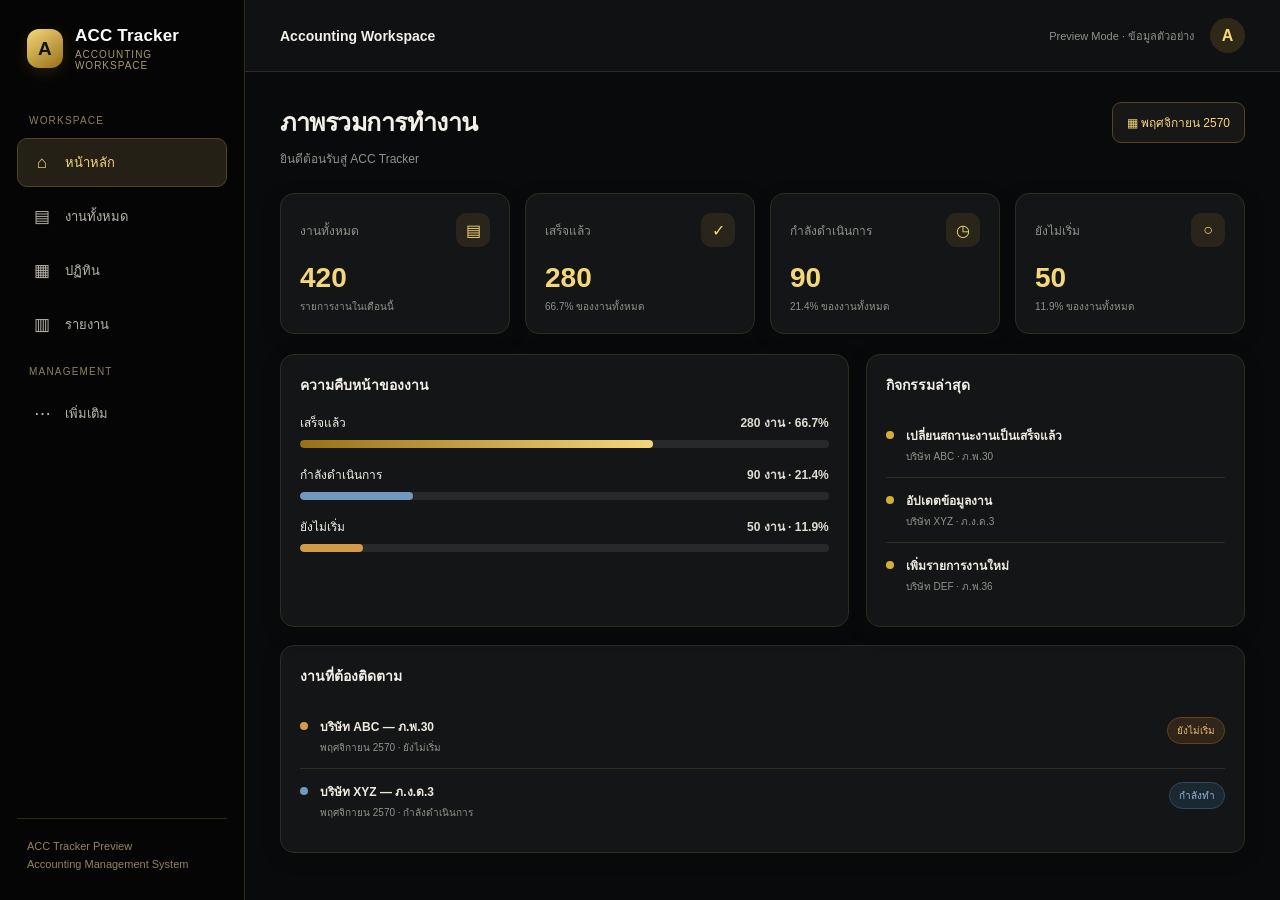
==== commit fc2ad9ce: "Add files via upload" ====
--- a/index.html
+++ b/index.html
@@ -1,572 +1,226 @@
-
-<!DOCTYPE html>
-<html lang="th">
-<head>
-<meta charset="UTF-8">
-<meta name="viewport" content="width=device-width, initial-scale=1.0">
-<title>MyMoney - สมุดรายวันทั่วไป</title>
-
-<style>
-:root {
-  --bg: #090d0b;
-  --panel: #101713;
-  --panel2: #141e18;
-  --line: #26372d;
-  --green: #16a36a;
-  --green-light: #39d994;
-  --text: #e8f0eb;
-  --muted: #91a198;
-  --gold: #c5ad75;
-}
-
-* { box-sizing: border-box; }
-
-body {
-  margin: 0;
-  background: var(--bg);
-  color: var(--text);
-  font-family: "Segoe UI", Tahoma, sans-serif;
-  font-size: 14px;
-}
-
-button, input, select { font: inherit; }
-
-.app {
-  width: 100%;
-  max-width: 1100px;
-  margin: auto;
-  padding: 20px;
-}
-
-.topbar {
-  display: flex;
-  align-items: center;
-  justify-content: space-between;
-  gap: 12px;
-  margin-bottom: 25px;
-}
-
-.brand {
-  display: flex;
-  align-items: center;
-  gap: 10px;
-  font-size: 18px;
-  font-weight: 700;
-}
-
-.brand-mark {
-  width: 34px;
-  height: 34px;
-  display: grid;
-  place-items: center;
-  border-radius: 9px;
-  background: var(--green);
-  color: white;
-  font-weight: 800;
-}
-
-.page-title {
-  margin-bottom: 5px;
-  font-size: 23px;
-  font-weight: 700;
-}
-
-.subtitle {
-  color: var(--muted);
-  font-size: 12px;
-}
-
-.toolbar {
-  display: flex;
-  gap: 9px;
-  margin: 20px 0;
-}
-
-.search {
-  flex: 1;
-  min-width: 0;
-  height: 42px;
-  padding: 0 13px;
-  border: 1px solid var(--line);
-  border-radius: 8px;
-  outline: none;
-  background: var(--panel);
-  color: var(--text);
-}
-
-.search:focus {
-  border-color: var(--green);
-}
-
-.filter {
-  height: 42px;
-  padding: 0 12px;
-  border: 1px solid var(--line);
-  border-radius: 8px;
-  background: var(--panel);
-  color: var(--text);
-}
-
-.summary {
-  display: grid;
-  grid-template-columns: repeat(3, 1fr);
-  gap: 10px;
-  margin-bottom: 20px;
-}
-
-.summary-item {
-  padding: 14px;
-  border: 1px solid var(--line);
-  border-radius: 9px;
-  background: var(--panel);
-}
-
-.summary-label {
-  color: var(--muted);
-  font-size: 11px;
-}
-
-.summary-value {
-  margin-top: 7px;
-  font-size: 19px;
-  font-weight: 700;
-  font-variant-numeric: tabular-nums;
-}
-
-.green { color: var(--green-light); }
-.gold { color: var(--gold); }
-
-.journal {
-  overflow: hidden;
-  border: 1px solid var(--line);
-  border-radius: 10px;
-  background: var(--panel);
-}
-
-.journal-heading {
-  display: flex;
-  justify-content: space-between;
-  align-items: center;
-  padding: 15px;
-  border-bottom: 1px solid var(--line);
-  font-weight: 700;
-}
-
-.entry {
-  border-bottom: 1px solid var(--line);
-}
-
-.entry:last-child { border-bottom: 0; }
-
-.entry-header {
-  display: grid;
-  grid-template-columns: 105px 130px 1fr;
-  gap: 10px;
-  align-items: center;
-  padding: 12px 15px;
-  background: var(--panel2);
-  border-bottom: 1px solid var(--line);
-}
-
-.entry-date {
-  color: var(--muted);
-  font-size: 12px;
-}
-
-.entry-no {
-  color: var(--green-light);
-  font-weight: 700;
-  font-size: 12px;
-}
-
-.entry-type {
-  justify-self: end;
-  color: var(--gold);
-  font-size: 11px;
-}
-
-.column-head,
-.account-row {
-  display: grid;
-  grid-template-columns: minmax(0, 1fr) 135px 135px;
-  gap: 10px;
-  align-items: center;
-  padding: 10px 15px;
-}
-
-.column-head {
-  color: var(--muted);
-  font-size: 11px;
-  border-bottom: 1px solid var(--line);
-}
-
-.account-row {
-  min-height: 43px;
-  border-bottom: 1px solid rgba(38,55,45,.55);
-}
-
-.account-name {
-  font-weight: 500;
-}
-
-.amount {
-  text-align: right;
-  font-variant-numeric: tabular-nums;
-}
-
-.amount.empty { color: #526158; }
-
-.entry-description {
-  padding: 11px 15px;
-  color: var(--muted);
-  font-size: 12px;
-  border-top: 1px dashed var(--line);
-}
-
-.entry-description strong {
-  color: var(--text);
-  font-weight: 500;
-}
-
-.entry-total {
-  display: grid;
-  grid-template-columns: minmax(0, 1fr) 135px 135px;
-  gap: 10px;
-  padding: 12px 15px;
-  background: rgba(22,163,106,.07);
-  font-weight: 700;
-  border-top: 1px solid var(--line);
-}
-
-.footer-total {
-  display: flex;
-  justify-content: flex-end;
-  gap: 30px;
-  padding: 17px 15px;
-  background: #0d1711;
-  border-top: 1px solid var(--green);
-  font-weight: 700;
-}
-
-.footer-total span {
-  color: var(--green-light);
-  font-variant-numeric: tabular-nums;
-}
-
-.empty-state {
-  padding: 35px 15px;
-  text-align: center;
-  color: var(--muted);
-}
-
-/* MOBILE */
-@media (max-width: 600px) {
-  .app { padding: 14px 12px 30px; }
-
-  .topbar { margin-bottom: 22px; }
-
-  .page-title { font-size: 20px; }
-
-  .toolbar {
-    flex-direction: column;
-    gap: 8px;
-  }
-
-  .search, .filter { width: 100%; }
-
-  .summary { gap: 7px; }
-
-  .summary-item { padding: 11px 9px; }
-
-  .summary-label { font-size: 10px; }
-
-  .summary-value { font-size: 15px; }
-
-  .journal-heading {
-    padding: 13px 12px;
-    font-size: 13px;
-  }
-
-  .entry-header {
-    grid-template-columns: 1fr auto;
-    gap: 5px;
-    padding: 12px;
-  }
-
-  .entry-date { grid-column: 1; }
-  .entry-no { grid-column: 1; }
-  .entry-type {
-    grid-column: 2;
-    grid-row: 1 / span 2;
-  }
-
-  /* ซ่อนหัวตารางเดิมบนมือถือ */
-  .column-head { display: none; }
-
-  /* หนึ่งบรรทัดบัญชีต่อหนึ่งชุด */
-  .account-row {
-    display: flex;
-    flex-direction: column;
-    align-items: stretch;
-    gap: 0;
-    padding: 11px 12px;
-  }
-
-  .account-name {
-    padding-bottom: 8px;
-    font-size: 13px;
-  }
-
-  /* แยกเดบิตและเครดิตคนละบรรทัด */
-  .amount {
-    display: flex;
-    justify-content: space-between;
-    align-items: center;
-    text-align: right;
-    padding: 5px 0;
-    font-size: 13px;
-  }
-
-  .amount::before {
-    color: var(--muted);
-    font-size: 11px;
-  }
-
-  .amount.debit::before { content: "เดบิต"; }
-  .amount.credit::before { content: "เครดิต"; }
-
-  .entry-total {
-    grid-template-columns: 1fr;
-    gap: 7px;
-    padding: 12px;
-    font-size: 12px;
-  }
-
-  .entry-total .total-value {
-    display: flex;
-    justify-content: space-between;
-  }
-
-  .entry-total .total-value::before {
-    color: var(--muted);
-    font-weight: 400;
-  }
-
-  .entry-total .total-debit::before { content: "รวมเดบิต"; }
-  .entry-total .total-credit::before { content: "รวมเครดิต"; }
-
-  .footer-total {
-    justify-content: space-between;
-    gap: 10px;
-    padding: 14px 12px;
-    font-size: 12px;
-  }
-}
-</style>
-</head>
-
-<body>
-<div class="app">
-
-  <header class="topbar">
-    <div class="brand">
-      <div class="brand-mark">M</div>
-      <span>MyMoney</span>
-    </div>
-    <div class="subtitle">ACCOUNTING SYSTEM</div>
-  </header>
-
-  <section>
-    <div class="page-title">สมุดรายวันทั่วไป</div>
-    <div class="subtitle">GENERAL JOURNAL · บัญชีรายวัน</div>
-  </section>
-
-  <div class="summary">
-    <div class="summary-item">
-      <div class="summary-label">เอกสารทั้งหมด</div>
-      <div class="summary-value" id="docCount">0</div>
-    </div>
-    <div class="summary-item">
-      <div class="summary-label">ยอดเดบิต</div>
-      <div class="summary-value green" id="debitSum">0.00</div>
-    </div>
-    <div class="summary-item">
-      <div class="summary-label">ยอดเครดิต</div>
-      <div class="summary-value gold" id="creditSum">0.00</div>
-    </div>
-  </div>
-
-  <div class="toolbar">
-    <input
-      class="search"
-      id="search"
-      type="search"
-      placeholder="ค้นหาเลขที่เอกสาร หรือชื่อบัญชี..."
-    >
-    <select class="filter" id="typeFilter">
-      <option value="ทั้งหมด">เอกสารทั้งหมด</option>
-      <option value="รายจ่าย">รายจ่าย</option>
-      <option value="รายรับ">รายรับ</option>
-      <option value="โอนเงิน">โอนเงิน</option>
-      <option value="ปรับปรุง">ปรับปรุง</option>
-    </select>
-  </div>
-
-  <main class="journal">
-    <div class="journal-heading">
-      <span>รายการบันทึกบัญชี</span>
-      <span class="subtitle">พ.ศ. 2569</span>
-    </div>
-
-    <div id="journalList"></div>
-
-    <div class="footer-total">
-      <div>รวมทั้งสิ้น</div>
-      <div>เดบิต <span id="grandDebit">0.00</span></div>
-      <div>เครดิต <span id="grandCredit">0.00</span></div>
-    </div>
-  </main>
-
-</div>
-
-<script>
-const journalData = [
-  {
-    date: "14/11/2569",
-    no: "JV-2569-001",
-    type: "รายจ่าย",
-    description: "ซื้ออุปกรณ์สำนักงาน",
-    lines: [
-      { account: "วัสดุสำนักงาน", debit: 3210, credit: 0 },
-      { account: "เงินฝากธนาคาร", debit: 0, credit: 3210 }
-    ]
-  },
-  {
-    date: "13/11/2569",
-    no: "JV-2569-002",
-    type: "รายรับ",
-    description: "รับชำระค่าบริการจากลูกค้า",
-    lines: [
-      { account: "เงินฝากธนาคาร", debit: 5350, credit: 0 },
-      { account: "รายได้ค่าบริการ", debit: 0, credit: 5350 }
-    ]
-  },
-  {
-    date: "12/11/2569",
-    no: "JV-2569-003",
-    type: "โอนเงิน",
-    description: "โอนเงินระหว่างบัญชีธนาคาร",
-    lines: [
-      { account: "เงินฝากธนาคาร - บัญชีปลายทาง", debit: 10000, credit: 0 },
-      { account: "เงินฝากธนาคาร - บัญชีต้นทาง", debit: 0, credit: 10000 }
-    ]
-  },
-  {
-    date: "10/11/2569",
-    no: "JV-2569-004",
-    type: "ปรับปรุง",
-    description: "บันทึกค่าใช้จ่ายค้างจ่าย",
-    lines: [
-      { account: "ค่าใช้จ่ายค้างจ่าย", debit: 2500, credit: 0 },
-      { account: "เจ้าหนี้ค้างจ่าย", debit: 0, credit: 2500 }
-    ]
-  }
-];
-
-const money = value =>
-  Number(value).toLocaleString("th-TH", {
-    minimumFractionDigits: 2,
-    maximumFractionDigits: 2
-  });
-
-function renderJournal() {
-  const search = document.getElementById("search").value
-    .trim().toLowerCase();
-
-  const type = document.getElementById("typeFilter").value;
-
-  const filtered = journalData.filter(doc => {
-    const text = [
-      doc.no,
-      doc.description,
-      ...doc.lines.map(line => line.account)
-    ].join(" ").toLowerCase();
-
-    return text.includes(search) &&
-      (type === "ทั้งหมด" || doc.type === type);
-  });
-
-  let html = "";
-  let totalDebit = 0;
-  let totalCredit = 0;
-
-  filtered.forEach(doc => {
-    let debit = 0;
-    let credit = 0;
-
-    const rows = doc.lines.map(line => {
-      debit += line.debit;
-      credit += line.credit;
-
-      return `
-        <div class="account-row">
-          <div class="account-name">${line.account}</div>
-          <div class="amount debit ${line.debit ? "" : "empty"}">
-            ${line.debit ? money(line.debit) : "-"}
-          </div>
-          <div class="amount credit ${line.credit ? "" : "empty"}">
-            ${line.credit ? money(line.credit) : "-"}
-          </div>
-        </div>
-      `;
-    }).join("");
-
-    totalDebit += debit;
-    totalCredit += credit;
-
-    html += `
-      <section class="entry">
-        <div class="entry-header">
-          <div class="entry-date">${doc.date}</div>
-          <div class="entry-no">${doc.no}</div>
-          <div class="entry-type">${doc.type}</div>
-        </div>
-
-        <div class="column-head">
-          <div>รายการบัญชี</div>
-          <div class="amount">เดบิต</div>
-          <div class="amount">เครดิต</div>
-        </div>
-
-        ${rows}
-
-        <div class="entry-description">
-          คำอธิบายรายการ: <strong>${doc.description}</strong>
-        </div>
-
-        <div class="entry-total">
-          <div>รวมเอกสาร</div>
-          <div class="total-value total-debit">${money(debit)}</div>
-          <div class="total-value total-credit">${money(credit)}</div>
-        </div>
-      </section>
-    `;
-  });
-
-  document.getElementById("journalList").innerHTML =
-    html || `<div class="empty-state">ไม่พบรายการบัญชี</div>`;
-
-  document.getElementById("docCount").textContent = filtered.length;
-  document.getElementById("debitSum").textContent = money(totalDebit);
-  document.getElementById("creditSum").textContent = money(totalCredit);
-  document.getElementById("grandDebit").textContent = money(totalDebit);
-  document.getElementById("grandCredit").textContent = money(totalCredit);
-}
-
-document.getElementById("search").addEventListener("input", renderJournal);
-document.getElementById("typeFilter").addEventListener("change", renderJournal);
-
-renderJournal();
-</script>
-</body>
-</html>
+<!DOCTYPE html>
+<html lang="th">
+<head>
+<meta charset="UTF-8">
+<meta name="viewport" content="width=device-width, initial-scale=1.0">
+<meta name="theme-color" content="#090a0b">
+<title>ACC Tracker — UI Preview</title>
+<style>
+:root {
+  --bg:#090a0b;
+  --surface:#141516;
+  --surface-2:#1b1c1d;
+  --text:#f2f0e9;
+  --muted:#92918b;
+  --gold:#d4af37;
+  --gold-light:#f5d77a;
+  --border:#302c20;
+  --sidebar:#050505;
+}
+*{box-sizing:border-box}
+body{margin:0;font-family:-apple-system,BlinkMacSystemFont,"Segoe UI",sans-serif;background:var(--bg);color:var(--text)}
+button,input,select{font:inherit}
+button{cursor:pointer}
+.app{min-height:100vh;display:flex}
+.sidebar{width:245px;background:var(--sidebar);border-right:1px solid var(--border);color:white;padding:26px 17px;display:flex;flex-direction:column;flex-shrink:0}
+.brand{display:flex;align-items:center;gap:12px;padding:0 10px 32px}
+.brand-icon{width:39px;height:39px;background:linear-gradient(145deg,var(--gold-light),#987016);color:#111;border-radius:12px;display:grid;place-items:center;font-weight:900;font-size:19px;box-shadow:0 4px 16px #d4af3726}
+.brand-name{font-size:17px;font-weight:750;letter-spacing:.2px}
+.brand-sub{font-size:10px;color:#a99a6d;margin-top:3px;letter-spacing:1px}
+.nav-label{color:#8e8058;font-size:10px;letter-spacing:1.2px;padding:12px}
+.nav-item{width:100%;border:1px solid transparent;background:transparent;color:#b9b6aa;padding:13px 14px;border-radius:10px;display:flex;align-items:center;gap:13px;text-align:left;margin-bottom:5px;font-size:13px;transition:.18s}
+.nav-item:hover,.nav-item.active{background:#242016;color:var(--gold-light);border-color:#55451f}
+.nav-icon{width:20px;text-align:center;font-size:17px}
+.sidebar-bottom{margin-top:auto;border-top:1px solid #302817;padding:18px 10px 0;font-size:11px;line-height:1.7;color:#93845b}
+.main{flex:1;min-width:0}
+.topbar{height:72px;background:#101112;border-bottom:1px solid var(--border);display:flex;align-items:center;justify-content:space-between;padding:0 35px}
+.topbar-title{font-size:14px;font-weight:650}
+.topbar-right{display:flex;align-items:center;gap:16px}
+.preview-label{font-size:11px;color:var(--muted)}
+.avatar{width:35px;height:35px;border-radius:50%;background:#302817;color:var(--gold-light);display:grid;place-items:center;font-weight:700}
+.content{padding:30px 35px 45px;max-width:1500px;margin:auto}
+.page{display:none}.page.active{display:block}
+.page-heading{display:flex;justify-content:space-between;align-items:flex-start;gap:15px;margin-bottom:25px}
+h1{font-size:25px;margin:0 0 7px;letter-spacing:-.5px}
+.subtitle{color:var(--muted);font-size:12px}
+.date-pill{background:#171717;border:1px solid #55451f;padding:10px 14px;border-radius:9px;color:var(--gold-light);font-size:12px}
+.stats{display:grid;grid-template-columns:repeat(4,1fr);gap:15px;margin-bottom:20px}
+.card,.task-card,.menu-option{background:var(--surface);border:1px solid var(--border);border-radius:14px;color:var(--text);box-shadow:0 5px 20px #0003}
+.card{padding:19px}
+.stat-top{display:flex;justify-content:space-between;align-items:center}
+.stat-label{color:var(--muted);font-size:12px}
+.stat-icon{width:34px;height:34px;display:grid;place-items:center;border-radius:10px;background:#29251a;color:var(--gold-light)}
+.stat-number{font-size:28px;font-weight:750;margin-top:15px;color:var(--gold-light)}
+.stat-note{color:var(--muted);font-size:10px;margin-top:5px}
+.grid-main{display:grid;grid-template-columns:1.5fr 1fr;gap:17px;margin-bottom:18px}
+.section-title{font-size:14px;font-weight:700;margin-bottom:17px}
+.progress-row{margin:17px 0}
+.progress-info{display:flex;justify-content:space-between;gap:10px;font-size:12px;margin-bottom:8px}
+.progress-info b{font-weight:650;color:#dedbd1}
+.progress-track{height:8px;background:#292929;border-radius:20px;overflow:hidden}
+.progress-fill{height:100%;border-radius:20px}
+.gold-fill{background:linear-gradient(90deg,#987016,var(--gold-light))}
+.blue-fill{background:#7299bd}.orange-fill{background:#d39b48}
+.activity{display:flex;gap:12px;align-items:flex-start;padding:13px 0;border-bottom:1px solid var(--border)}
+.activity:last-child{border:0}
+.activity-dot{width:8px;height:8px;flex-shrink:0;border-radius:50%;background:var(--gold);margin-top:5px}
+.activity-name{font-size:12px;font-weight:650;color:#eeeae0}
+.activity-detail{font-size:10px;color:var(--muted);margin-top:4px}
+.toolbar{display:flex;gap:9px;margin-bottom:17px;flex-wrap:wrap}
+.search{flex:1;min-width:180px;padding:11px 13px;border:1px solid #39352a;background:#171819;color:#eeeae0;border-radius:9px;outline:none;font-size:12px}
+.search::placeholder{color:#77766f}
+.search:focus,.filter:focus{border-color:var(--gold);outline:none}
+.filter{padding:10px 12px;border:1px solid #39352a;background:#171819;color:#eeeae0;border-radius:9px;font-size:12px}
+.task-grid{display:grid;grid-template-columns:repeat(2,1fr);gap:13px}
+.task-card{padding:17px}
+.task-top{display:flex;justify-content:space-between;align-items:flex-start;gap:8px}
+.company{font-size:13px;font-weight:700}
+.company-code{font-size:10px;color:var(--muted);margin-top:4px}
+.task-type{font-size:13px;font-weight:650;margin-top:17px}
+.task-date{font-size:10px;color:var(--muted);margin-top:5px}
+.badge{display:inline-block;padding:5px 9px;border-radius:20px;font-size:10px;white-space:nowrap}
+.badge.done{background:#29251a;color:var(--gold-light);border:1px solid #65521e}
+.badge.progress{background:#1c2831;color:#91b8dc;border:1px solid #30485d}
+.badge.pending{background:#302518;color:#e8b86e;border:1px solid #60451f}
+.table-wrap{overflow-x:auto;background:var(--surface);border:1px solid var(--border);border-radius:12px}
+table{width:100%;border-collapse:collapse;min-width:650px}
+th,td{text-align:left;padding:14px 16px;border-bottom:1px solid var(--border);font-size:11px}
+th{color:var(--gold-light);background:#1c1c1b;font-weight:600}
+td{color:#dedbd1}
+.calendar{display:grid;grid-template-columns:repeat(7,1fr);gap:7px}
+.calendar div{min-height:75px;background:var(--surface);border:1px solid var(--border);border-radius:9px;padding:9px;font-size:11px;color:#eeeae0}
+.calendar .day-name{min-height:auto;background:transparent;border:0;color:var(--gold-light);text-align:center;font-weight:700}
+.calendar small{display:block;margin-top:8px;color:var(--gold-light)}
+.report-grid{display:grid;grid-template-columns:repeat(2,1fr);gap:15px}
+.menu-list{display:grid;gap:10px}
+.menu-option{display:flex;align-items:center;justify-content:space-between;padding:17px;cursor:pointer;font-size:13px;transition:.18s}
+.menu-option:hover{border-color:var(--gold);background:#201d16}
+.menu-option span:last-child{color:var(--gold-light)}
+.mobile-nav{display:none}
+@media(max-width:900px){
+ .sidebar{width:205px}.content{padding:25px 20px}.topbar{padding:0 20px}.stats{grid-template-columns:repeat(2,1fr)}
+}
+@media(max-width:650px){
+ .sidebar{display:none}.topbar{height:58px;padding:0 17px}.content{padding:23px 15px 100px}
+ h1{font-size:22px}.page-heading{margin-bottom:20px}.date-pill{font-size:10px}
+ .stats{gap:10px}.card{padding:15px}.stat-number{font-size:24px}
+ .grid-main{grid-template-columns:1fr}.task-grid{grid-template-columns:1fr}.table-wrap{display:none}
+ .calendar{gap:4px}.calendar div{min-height:54px;padding:6px}.calendar small{font-size:8px;margin-top:5px}
+ .report-grid{grid-template-columns:1fr}
+ .mobile-nav{display:flex;position:fixed;bottom:0;left:0;right:0;height:68px;background:#090a0b;border-top:1px solid var(--border);justify-content:space-around;align-items:center;z-index:10;padding-bottom:env(safe-area-inset-bottom)}
+ .mobile-nav button{border:0;background:transparent;color:#85837a;font-size:10px;display:flex;flex-direction:column;gap:5px;align-items:center}
+ .mobile-nav button span{font-size:19px}.mobile-nav button.active{color:var(--gold-light);font-weight:700}
+}
+</style>
+</head>
+<body>
+<div class="app">
+<aside class="sidebar">
+  <div class="brand"><div class="brand-icon">A</div><div><div class="brand-name">ACC Tracker</div><div class="brand-sub">ACCOUNTING WORKSPACE</div></div></div>
+  <div class="nav-label">WORKSPACE</div>
+  <button class="nav-item active" data-page="dashboard"><span class="nav-icon">⌂</span>หน้าหลัก</button>
+  <button class="nav-item" data-page="tasks"><span class="nav-icon">▤</span>งานทั้งหมด</button>
+  <button class="nav-item" data-page="calendar"><span class="nav-icon">▦</span>ปฏิทิน</button>
+  <button class="nav-item" data-page="reports"><span class="nav-icon">▥</span>รายงาน</button>
+  <div class="nav-label">MANAGEMENT</div>
+  <button class="nav-item" data-page="more"><span class="nav-icon">⋯</span>เพิ่มเติม</button>
+  <div class="sidebar-bottom">ACC Tracker Preview<br>Accounting Management System</div>
+</aside>
+<main class="main">
+<header class="topbar"><div class="topbar-title">Accounting Workspace</div><div class="topbar-right"><span class="preview-label">Preview Mode · ข้อมูลตัวอย่าง</span><div class="avatar">A</div></div></header>
+<div class="content">
+<section class="page active" id="dashboard">
+ <div class="page-heading"><div><h1>ภาพรวมการทำงาน</h1><div class="subtitle">ยินดีต้อนรับสู่ ACC Tracker</div></div><div class="date-pill">▦ พฤศจิกายน 2570</div></div>
+ <div class="stats">
+  <div class="card"><div class="stat-top"><span class="stat-label">งานทั้งหมด</span><span class="stat-icon">▤</span></div><div class="stat-number">420</div><div class="stat-note">รายการงานในเดือนนี้</div></div>
+  <div class="card"><div class="stat-top"><span class="stat-label">เสร็จแล้ว</span><span class="stat-icon">✓</span></div><div class="stat-number">280</div><div class="stat-note">66.7% ของงานทั้งหมด</div></div>
+  <div class="card"><div class="stat-top"><span class="stat-label">กำลังดำเนินการ</span><span class="stat-icon">◷</span></div><div class="stat-number">90</div><div class="stat-note">21.4% ของงานทั้งหมด</div></div>
+  <div class="card"><div class="stat-top"><span class="stat-label">ยังไม่เริ่ม</span><span class="stat-icon">○</span></div><div class="stat-number">50</div><div class="stat-note">11.9% ของงานทั้งหมด</div></div>
+ </div>
+ <div class="grid-main">
+  <div class="card"><div class="section-title">ความคืบหน้าของงาน</div>
+   <div class="progress-row"><div class="progress-info"><span>เสร็จแล้ว</span><b>280 งาน · 66.7%</b></div><div class="progress-track"><div class="progress-fill gold-fill" style="width:66.7%"></div></div></div>
+   <div class="progress-row"><div class="progress-info"><span>กำลังดำเนินการ</span><b>90 งาน · 21.4%</b></div><div class="progress-track"><div class="progress-fill blue-fill" style="width:21.4%"></div></div></div>
+   <div class="progress-row"><div class="progress-info"><span>ยังไม่เริ่ม</span><b>50 งาน · 11.9%</b></div><div class="progress-track"><div class="progress-fill orange-fill" style="width:11.9%"></div></div></div>
+  </div>
+  <div class="card"><div class="section-title">กิจกรรมล่าสุด</div>
+   <div class="activity"><div class="activity-dot"></div><div><div class="activity-name">เปลี่ยนสถานะงานเป็นเสร็จแล้ว</div><div class="activity-detail">บริษัท ABC · ภ.พ.30</div></div></div>
+   <div class="activity"><div class="activity-dot"></div><div><div class="activity-name">อัปเดตข้อมูลงาน</div><div class="activity-detail">บริษัท XYZ · ภ.ง.ด.3</div></div></div>
+   <div class="activity"><div class="activity-dot"></div><div><div class="activity-name">เพิ่มรายการงานใหม่</div><div class="activity-detail">บริษัท DEF · ภ.พ.36</div></div></div>
+  </div>
+ </div>
+ <div class="card"><div class="section-title">งานที่ต้องติดตาม</div>
+  <div class="activity"><div class="activity-dot" style="background:#d39b48"></div><div style="flex:1"><div class="activity-name">บริษัท ABC — ภ.พ.30</div><div class="activity-detail">พฤศจิกายน 2570 · ยังไม่เริ่ม</div></div><span class="badge pending">ยังไม่เริ่ม</span></div>
+  <div class="activity"><div class="activity-dot" style="background:#7299bd"></div><div style="flex:1"><div class="activity-name">บริษัท XYZ — ภ.ง.ด.3</div><div class="activity-detail">พฤศจิกายน 2570 · กำลังดำเนินการ</div></div><span class="badge progress">กำลังทำ</span></div>
+ </div>
+</section>
+<section class="page" id="tasks">
+ <div class="page-heading"><div><h1>งานทั้งหมด</h1><div class="subtitle">จัดการและติดตามรายการงานบัญชี</div></div><div class="date-pill">420 รายการ</div></div>
+ <div class="toolbar"><input class="search" id="taskSearch" placeholder="⌕ ค้นหาบริษัทหรือประเภทงาน..."><select class="filter"><option>ทุกเดือน</option><option>พฤศจิกายน</option></select><select class="filter"><option>ทุกสถานะ</option><option>เสร็จแล้ว</option><option>กำลังดำเนินการ</option><option>ยังไม่เริ่ม</option></select></div>
+ <div class="task-grid" id="taskGrid">
+  <div class="task-card"><div class="task-top"><div><div class="company">บริษัท ABC จำกัด</div><div class="company-code">S260001</div></div><span class="badge done">เสร็จแล้ว</span></div><div class="task-type">ภ.พ.30</div><div class="task-date">พฤศจิกายน 2570</div></div>
+  <div class="task-card"><div class="task-top"><div><div class="company">บริษัท XYZ จำกัด</div><div class="company-code">S260002</div></div><span class="badge progress">กำลังทำ</span></div><div class="task-type">ภ.ง.ด.3</div><div class="task-date">พฤศจิกายน 2570</div></div>
+  <div class="task-card"><div class="task-top"><div><div class="company">บริษัท DEF จำกัด</div><div class="company-code">S260003</div></div><span class="badge pending">ยังไม่เริ่ม</span></div><div class="task-type">ภ.พ.36</div><div class="task-date">พฤศจิกายน 2570</div></div>
+  <div class="task-card"><div class="task-top"><div><div class="company">บริษัท GHI จำกัด</div><div class="company-code">S260004</div></div><span class="badge done">เสร็จแล้ว</span></div><div class="task-type">ภ.ง.ด.53</div><div class="task-date">พฤศจิกายน 2570</div></div>
+ </div>
+ <div class="table-wrap" style="margin-top:18px"><table><thead><tr><th>บริษัท</th><th>Company Code</th><th>ประเภทงาน</th><th>เดือน</th><th>สถานะ</th></tr></thead><tbody>
+  <tr><td>บริษัท ABC จำกัด</td><td>S260001</td><td>ภ.พ.30</td><td>พฤศจิกายน 2570</td><td><span class="badge done">เสร็จแล้ว</span></td></tr>
+  <tr><td>บริษัท XYZ จำกัด</td><td>S260002</td><td>ภ.ง.ด.3</td><td>พฤศจิกายน 2570</td><td><span class="badge progress">กำลังทำ</span></td></tr>
+  <tr><td>บริษัท DEF จำกัด</td><td>S260003</td><td>ภ.พ.36</td><td>พฤศจิกายน 2570</td><td><span class="badge pending">ยังไม่เริ่ม</span></td></tr>
+ </tbody></table></div>
+</section>
+<section class="page" id="calendar">
+ <div class="page-heading"><div><h1>ปฏิทินงาน</h1><div class="subtitle">ภาพรวมรายการงานตามเดือน</div></div><div class="date-pill">พฤศจิกายน 2570</div></div>
+ <div class="card"><div class="calendar">
+  <div class="day-name">อา.</div><div class="day-name">จ.</div><div class="day-name">อ.</div><div class="day-name">พ.</div><div class="day-name">พฤ.</div><div class="day-name">ศ.</div><div class="day-name">ส.</div>
+  <div>1<small>12 งาน</small></div><div>2<small>18 งาน</small></div><div>3<small>15 งาน</small></div><div>4<small>20 งาน</small></div><div>5<small>10 งาน</small></div><div>6</div><div>7</div>
+  <div>8<small>14 งาน</small></div><div>9<small>16 งาน</small></div><div>10<small>22 งาน</small></div><div>11<small>18 งาน</small></div><div>12<small>11 งาน</small></div><div>13</div><div>14</div>
+  <div>15<small>19 งาน</small></div><div>16<small>21 งาน</small></div><div>17<small>17 งาน</small></div><div>18<small>12 งาน</small></div><div>19<small>15 งาน</small></div><div>20</div><div>21</div>
+  <div>22<small>20 งาน</small></div><div>23<small>13 งาน</small></div><div>24<small>16 งาน</small></div><div>25<small>18 งาน</small></div><div>26<small>12 งาน</small></div><div>27</div><div>28</div>
+  <div>29<small>14 งาน</small></div><div>30<small>10 งาน</small></div>
+ </div></div>
+</section>
+<section class="page" id="reports">
+ <div class="page-heading"><div><h1>รายงาน</h1><div class="subtitle">สรุปผลการดำเนินงาน</div></div><div class="date-pill">ปี 2570</div></div>
+ <div class="report-grid">
+  <div class="card"><div class="section-title">สรุปสถานะงาน</div><div class="stat-number">66.7%</div><div class="stat-note">งานที่เสร็จแล้ว</div><div class="progress-track" style="margin-top:16px"><div class="progress-fill gold-fill" style="width:66.7%"></div></div></div>
+  <div class="card"><div class="section-title">บริษัทที่ดูแล</div><div class="stat-number">20</div><div class="stat-note">บริษัททั้งหมดในระบบ</div></div>
+  <div class="card"><div class="section-title">ประเภทงาน</div><div class="stat-number">14</div><div class="stat-note">ประเภทงานที่ใช้งาน</div></div>
+  <div class="card"><div class="section-title">งานที่ยังไม่เสร็จ</div><div class="stat-number">140</div><div class="stat-note">รอติดตามหรือดำเนินการ</div></div>
+ </div>
+</section>
+<section class="page" id="more">
+ <div class="page-heading"><div><h1>เพิ่มเติม</h1><div class="subtitle">จัดการข้อมูลและตั้งค่าระบบ</div></div></div>
+ <div class="menu-list">
+  <div class="menu-option"><span>▣　จัดการบริษัท</span><span>›</span></div>
+  <div class="menu-option"><span>▤　จัดการประเภทงาน</span><span>›</span></div>
+  <div class="menu-option"><span>◉　จัดการสถานะงาน</span><span>›</span></div>
+  <div class="menu-option"><span>⇧　นำเข้าข้อมูล Excel</span><span>›</span></div>
+  <div class="menu-option"><span>◷　ประวัติการนำเข้า</span><span>›</span></div>
+  <div class="menu-option"><span>⚙　ตั้งค่าระบบ</span><span>›</span></div>
+ </div>
+</section>
+</div>
+</main>
+</div>
+<nav class="mobile-nav">
+ <button class="active" data-page="dashboard"><span>⌂</span>หน้าหลัก</button>
+ <button data-page="tasks"><span>▤</span>งาน</button>
+ <button data-page="calendar"><span>▦</span>ปฏิทิน</button>
+ <button data-page="reports"><span>▥</span>รายงาน</button>
+ <button data-page="more"><span>⋯</span>เพิ่มเติม</button>
+</nav>
+<script>
+function showPage(pageId){
+ document.querySelectorAll(".page").forEach(page=>page.classList.toggle("active",page.id===pageId));
+ document.querySelectorAll("[data-page]").forEach(button=>button.classList.toggle("active",button.dataset.page===pageId));
+ window.scrollTo({top:0,behavior:"smooth"});
+}
+document.querySelectorAll("[data-page]").forEach(button=>button.addEventListener("click",()=>showPage(button.dataset.page)));
+document.getElementById("taskSearch").addEventListener("input",function(){
+ const keyword=this.value.toLowerCase();
+ document.querySelectorAll(".task-card").forEach(card=>card.style.display=card.textContent.toLowerCase().includes(keyword)?"":"none");
+});
+</script>
+</body>
+</html>
